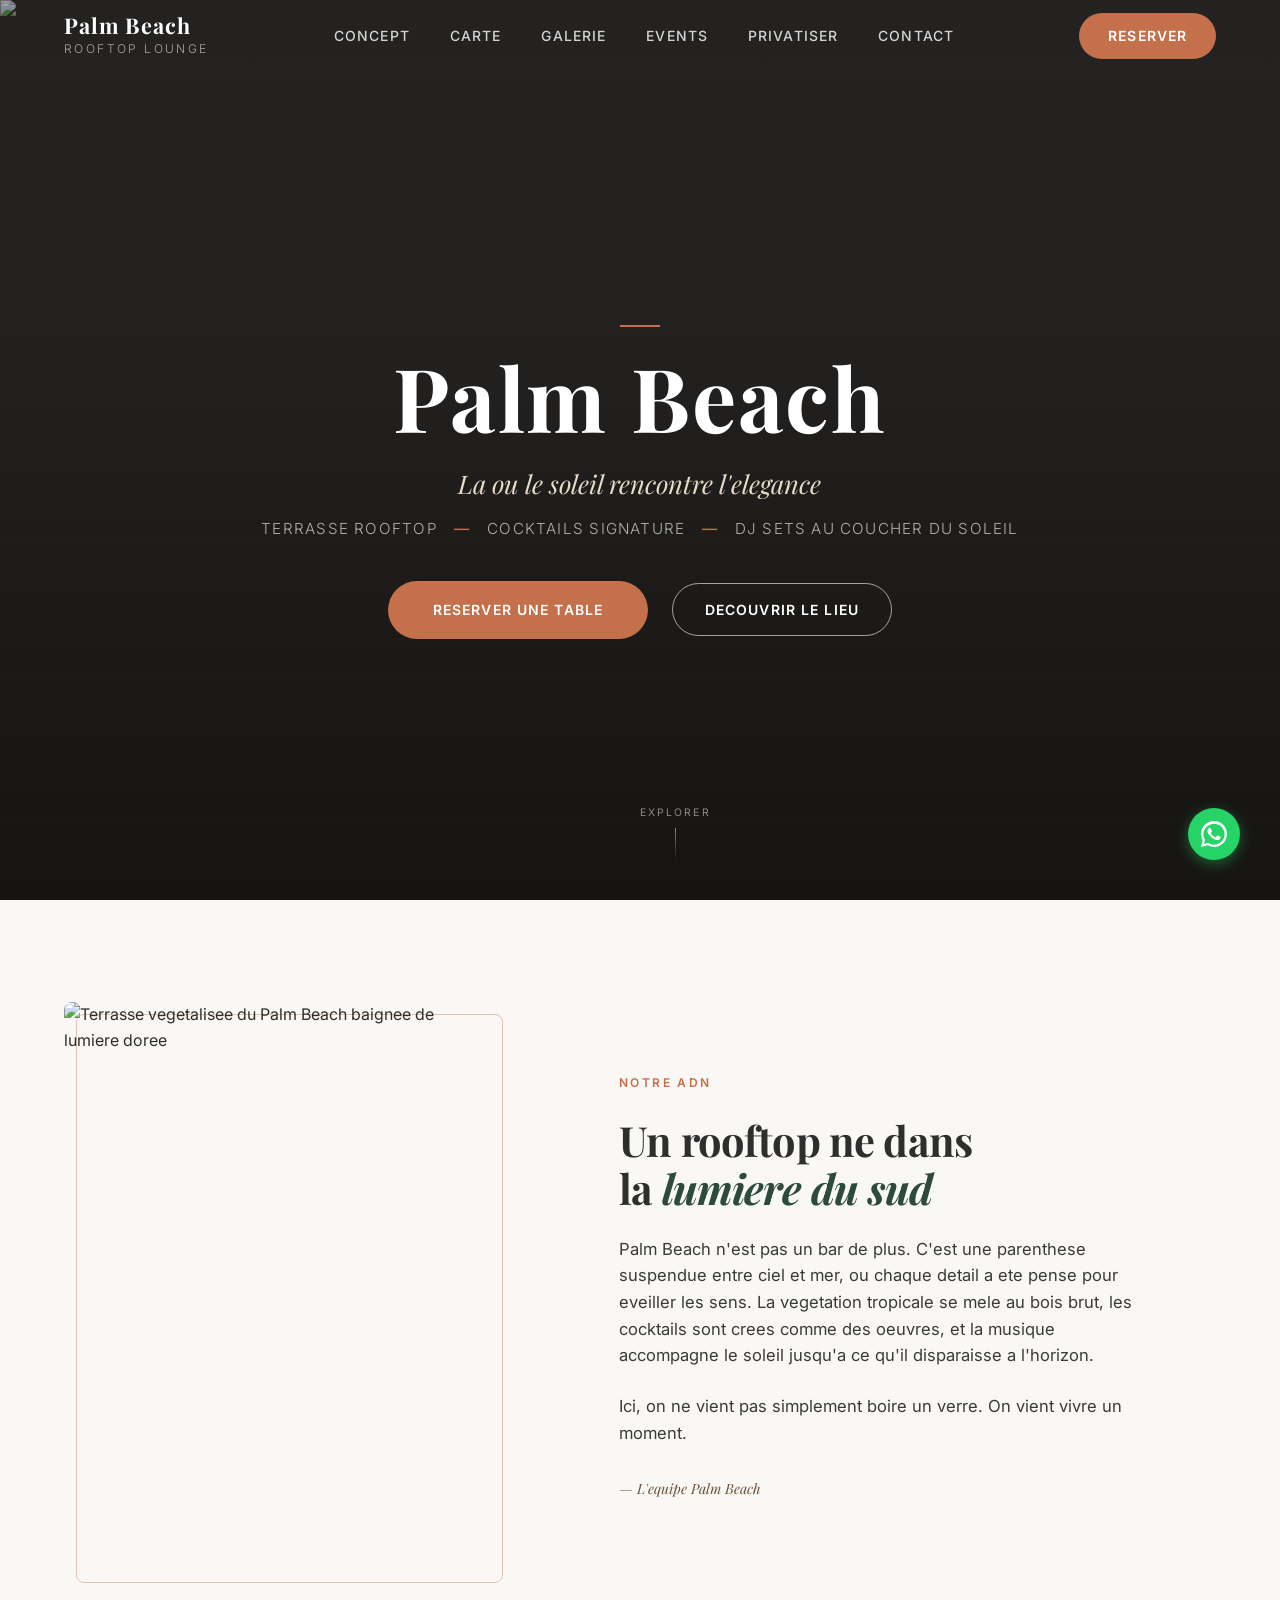
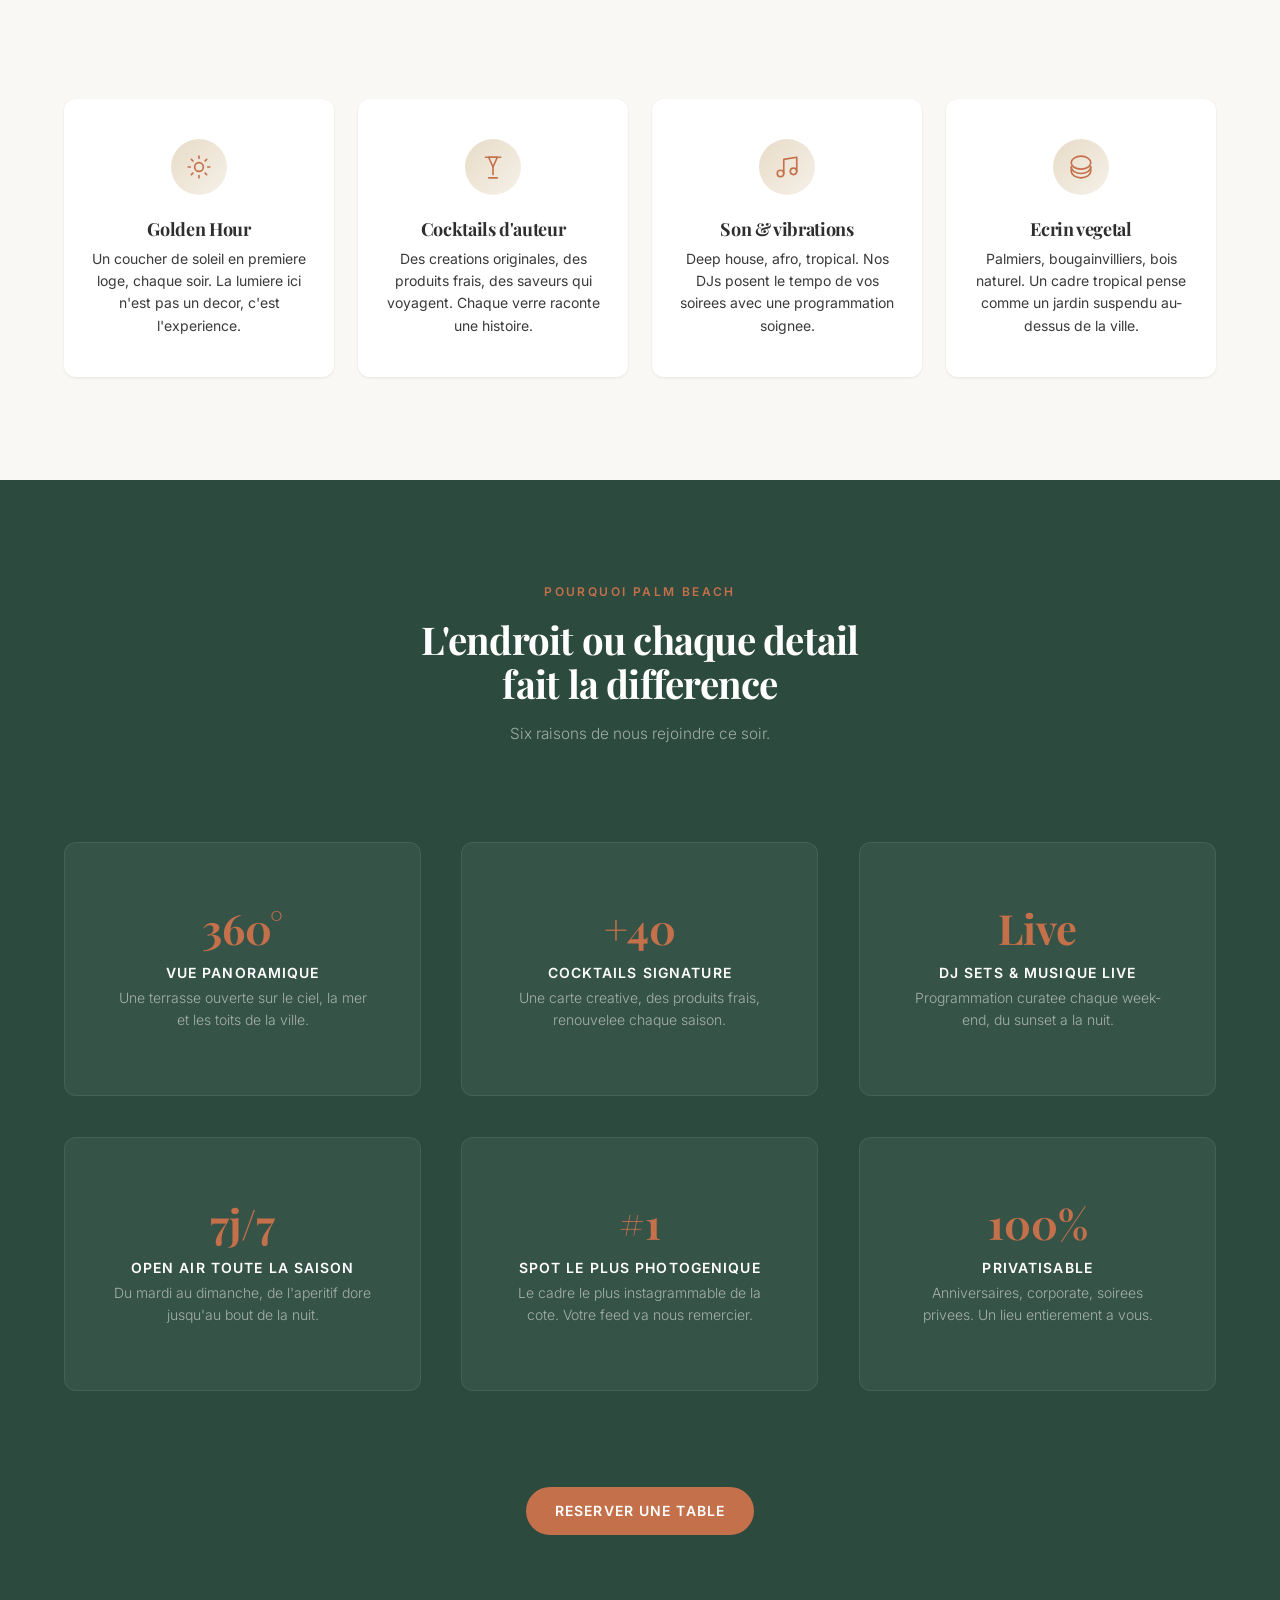
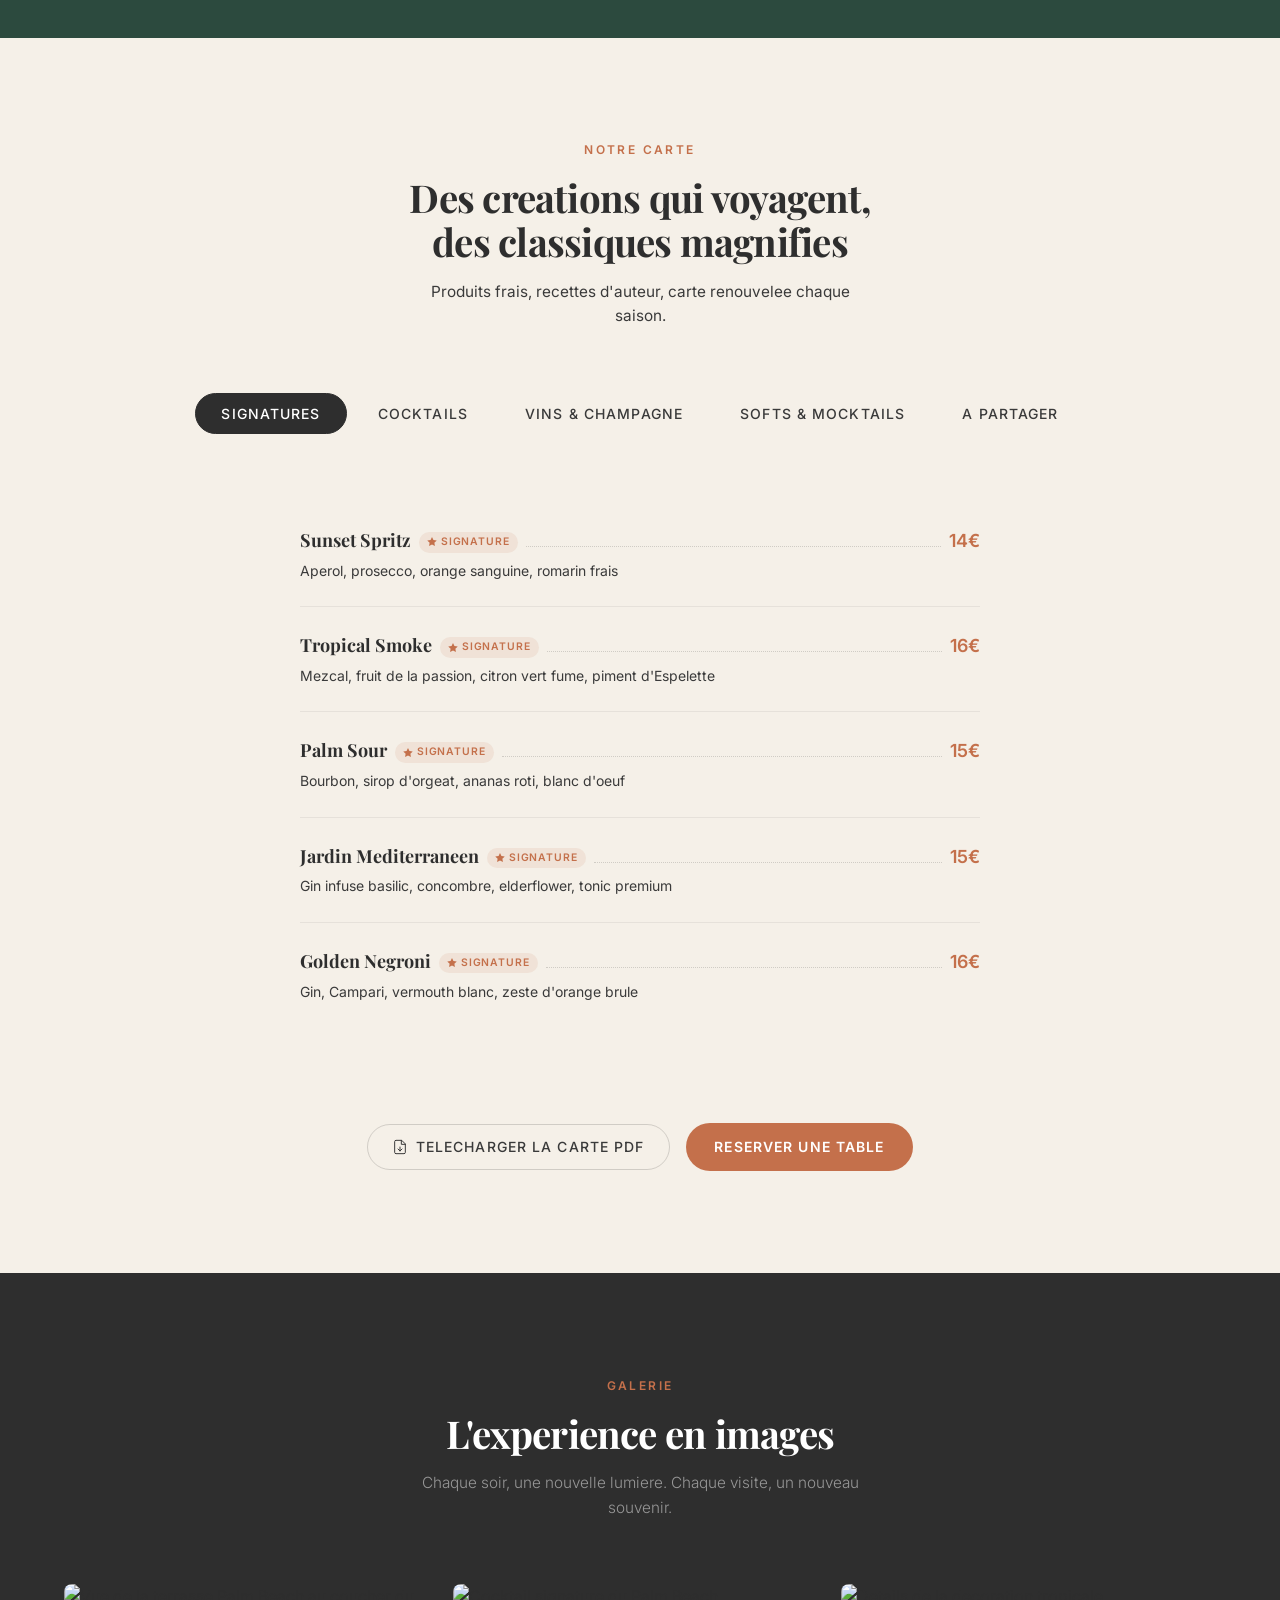
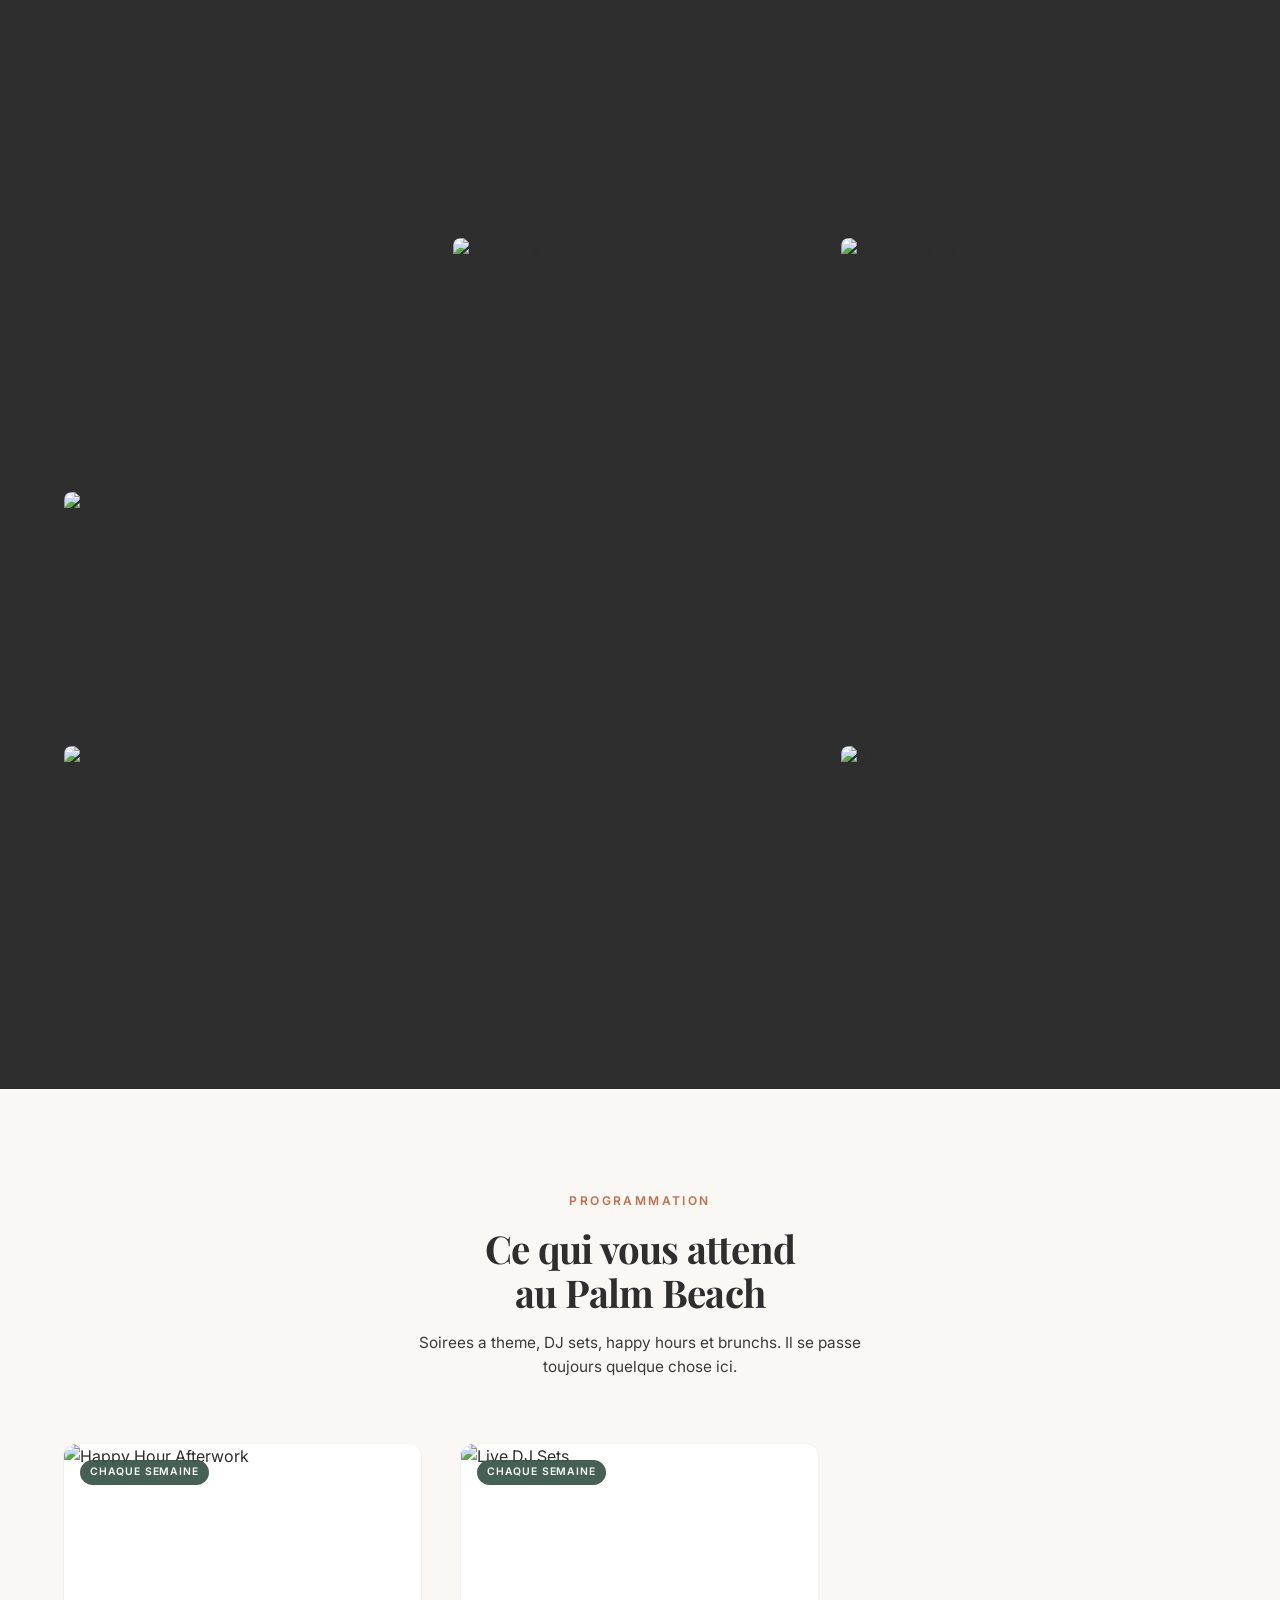
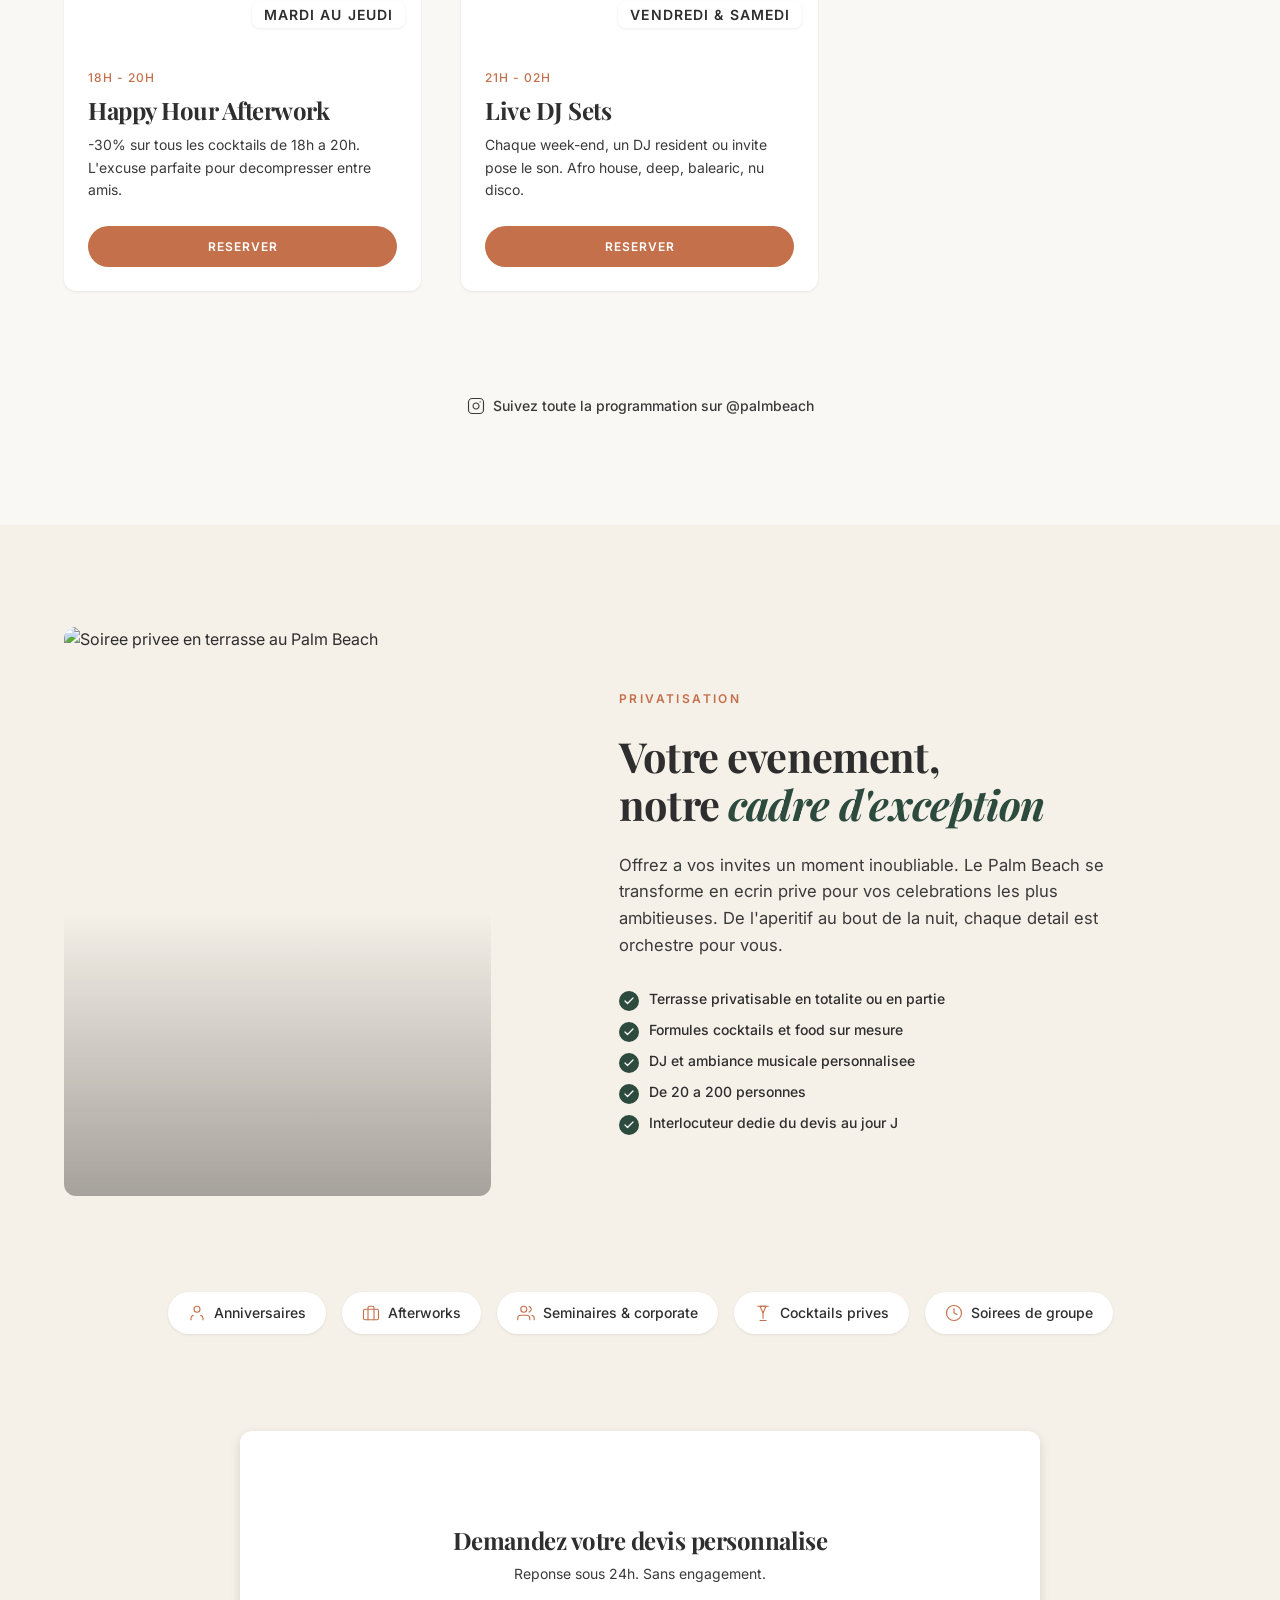
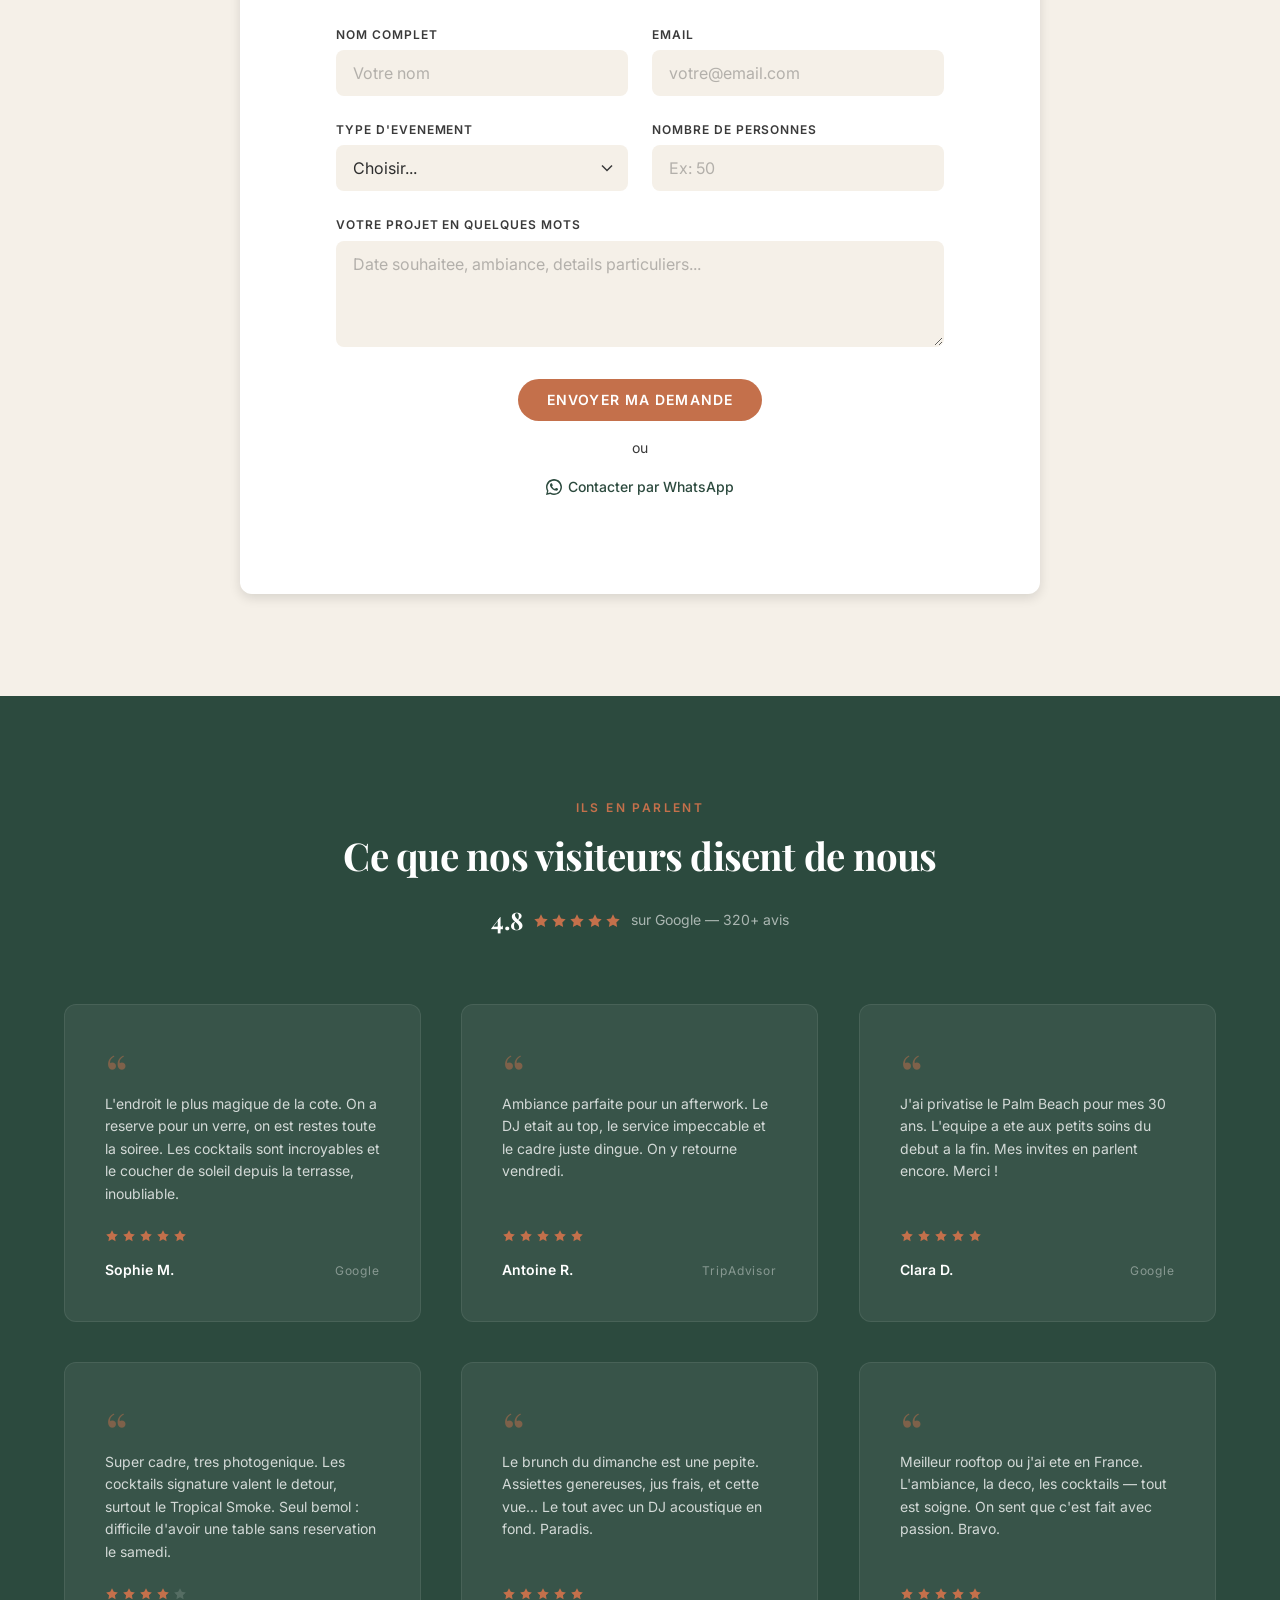
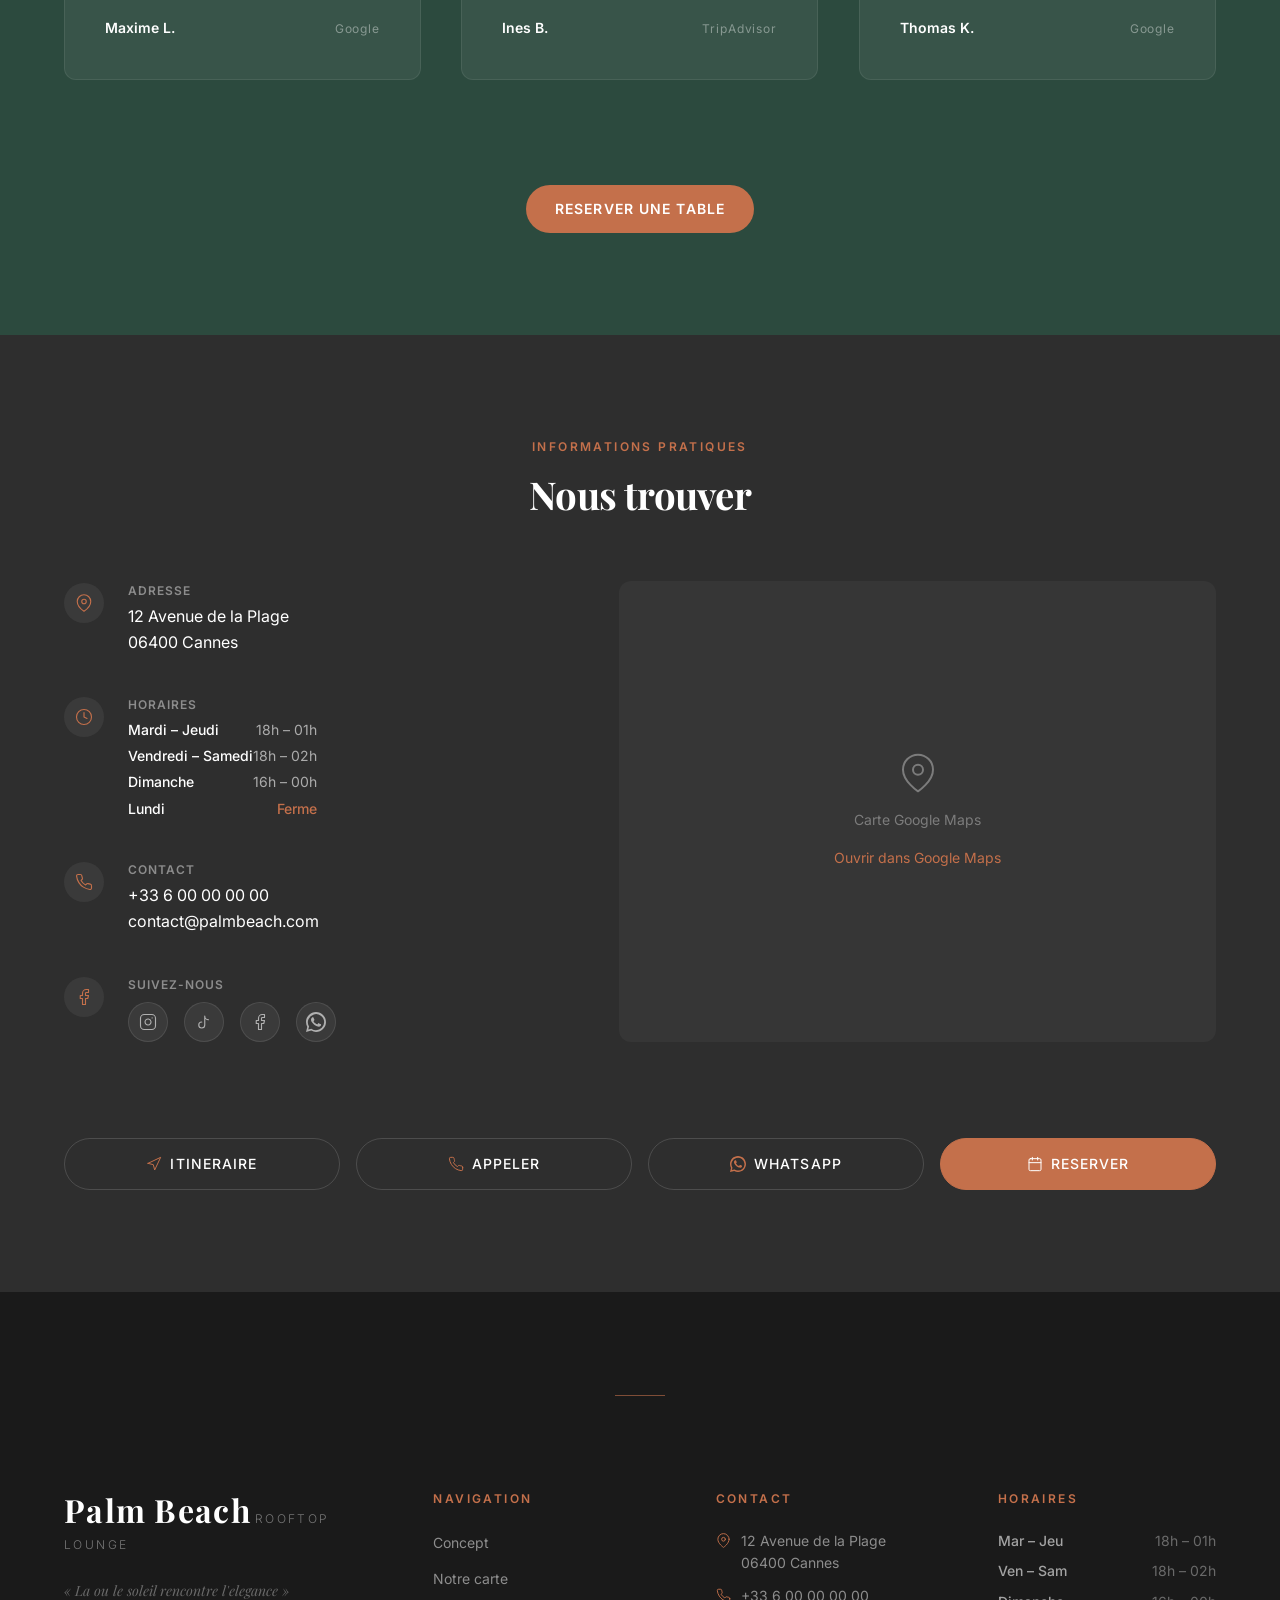
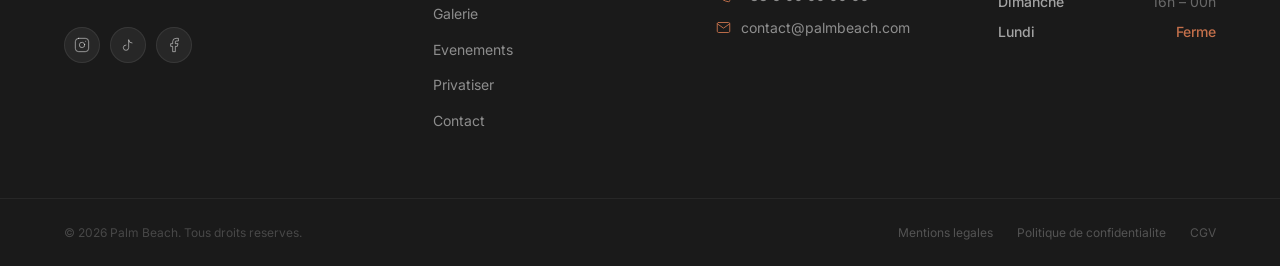
==== index.html @ 7d71188c "Last Test Mode" ====
<!DOCTYPE html>
<html lang="fr">
<head>
  <meta charset="UTF-8">
  <meta name="viewport" content="width=device-width, initial-scale=1.0">
  <meta name="description" content="Palm Beach — Rooftop lounge & terrasse premium. Cocktails signature, DJ sets, couchers de soleil et ambiance tropicale d'exception.">
  <meta name="theme-color" content="#1A1A1A">
  <title>Palm Beach — Rooftop Lounge & Terrasse</title>

  <!-- Fonts -->
  <link rel="preconnect" href="https://fonts.googleapis.com">
  <link rel="preconnect" href="https://fonts.gstatic.com" crossorigin>
  <link href="https://fonts.googleapis.com/css2?family=Inter:wght@300;400;500;600&family=Playfair+Display:ital,wght@0,400;0,700;1,400&display=swap" rel="stylesheet">

  <!-- Styles -->
  <link rel="stylesheet" href="css/variables.css">
  <link rel="stylesheet" href="css/base.css">
  <link rel="stylesheet" href="css/animations.css">
  <link rel="stylesheet" href="css/sections/header.css">
  <link rel="stylesheet" href="css/sections/hero.css">
  <link rel="stylesheet" href="css/sections/concept.css">
  <link rel="stylesheet" href="css/sections/features.css">
  <link rel="stylesheet" href="css/sections/menu.css">
  <link rel="stylesheet" href="css/sections/gallery.css">
  <link rel="stylesheet" href="css/sections/events.css">
  <link rel="stylesheet" href="css/sections/privatisation.css">
  <link rel="stylesheet" href="css/sections/reviews.css">
  <link rel="stylesheet" href="css/sections/info.css">
  <link rel="stylesheet" href="css/sections/footer.css">

  <!-- JS -->
  <script src="js/navigation.js" defer></script>
  <script src="js/menu.js" defer></script>
  <script src="js/gallery.js" defer></script>
  <script src="js/events.js" defer></script>
  <script src="js/app.js" defer></script>
</head>
<body>

  <!-- ========== HEADER ========== -->
  <header class="header" id="header" role="banner">
    <div class="header__inner container">

      <!-- Logo -->
      <a href="#" class="header__logo" aria-label="Palm Beach — Retour a l'accueil">
        <span class="header__logo-name">Palm Beach</span>
        <span class="header__logo-tagline">Rooftop Lounge</span>
      </a>

      <!-- Navigation -->
      <nav class="header__nav" id="header-nav" role="navigation" aria-label="Navigation principale">
        <ul class="header__nav-list">
          <li><a href="#concept" class="header__nav-link" data-nav-link>Concept</a></li>
          <li><a href="#carte" class="header__nav-link" data-nav-link>Carte</a></li>
          <li><a href="#galerie" class="header__nav-link" data-nav-link>Galerie</a></li>
          <li><a href="#events" class="header__nav-link" data-nav-link>Events</a></li>
          <li><a href="#privatiser" class="header__nav-link" data-nav-link>Privatiser</a></li>
          <li><a href="#contact" class="header__nav-link" data-nav-link>Contact</a></li>
        </ul>
      </nav>

      <!-- CTA Reservation -->
      <a href="https://wa.me/237658994705?text=Bonjour%2C%20je%20souhaite%20r%C3%A9server%20une%20table%20au%20Palm%20Beach." target="_blank" rel="noopener noreferrer" class="btn btn-primary header__cta">Reserver</a>

      <!-- Burger (mobile) -->
      <button
        class="header__burger"
        id="burger-btn"
        type="button"
        aria-label="Ouvrir le menu"
        aria-expanded="false"
        aria-controls="mobile-menu"
      >
        <span class="header__burger-line"></span>
        <span class="header__burger-line"></span>
        <span class="header__burger-line"></span>
      </button>
    </div>

    <!-- Mobile Menu Overlay -->
    <div class="mobile-menu" id="mobile-menu" aria-hidden="true">
      <nav class="mobile-menu__nav" aria-label="Navigation mobile">
        <ul class="mobile-menu__list">
          <li><a href="#concept" class="mobile-menu__link" data-nav-link>Concept</a></li>
          <li><a href="#carte" class="mobile-menu__link" data-nav-link>Carte</a></li>
          <li><a href="#galerie" class="mobile-menu__link" data-nav-link>Galerie</a></li>
          <li><a href="#events" class="mobile-menu__link" data-nav-link>Events</a></li>
          <li><a href="#privatiser" class="mobile-menu__link" data-nav-link>Privatiser</a></li>
          <li><a href="#contact" class="mobile-menu__link" data-nav-link>Contact</a></li>
        </ul>
        <a href="https://wa.me/237658994705?text=Bonjour%2C%20je%20souhaite%20r%C3%A9server%20une%20table%20au%20Palm%20Beach." target="_blank" rel="noopener noreferrer" class="btn btn-primary mobile-menu__cta" data-nav-link>Reserver une table</a>
      </nav>
    </div>
  </header>

  <!-- ========== HERO ========== -->
  <section class="hero" id="hero">

    <!-- Background: swap <img> for <video> when ready -->
    <!--
      Replace src with your actual hero image.
      Recommended: 1920x1080 minimum, sunset/golden hour rooftop shot.
      For video: replace <img> with:
      <video class="hero__media hero__media--animate" autoplay muted loop playsinline poster="assets/images/hero/hero-poster.jpg">
        <source src="assets/images/hero/hero.mp4" type="video/mp4">
      </video>
    -->
    <img
      class="hero__media hero__media--animate"
      src="https://images.unsplash.com/photo-1514933651103-005eec06c04b?auto=format&fit=crop&w=1920&q=80"
      alt="Vue panoramique de la terrasse Palm Beach au coucher du soleil"
      fetchpriority="high"
    >

    <!-- Overlays -->
    <div class="hero__overlay hero__overlay--tint" aria-hidden="true"></div>
    <div class="hero__overlay hero__overlay--gradient" aria-hidden="true"></div>

    <!-- Content -->
    <div class="hero__content">
      <div class="hero__ornament" aria-hidden="true"></div>

      <h1 class="hero__title">Palm Beach</h1>

      <p class="hero__tagline">La ou le soleil rencontre l'elegance</p>

      <p class="hero__subtitle">
        <span>Terrasse rooftop</span>
        <span class="hero__sep" aria-hidden="true">&mdash;</span>
        <span>Cocktails signature</span>
        <span class="hero__sep" aria-hidden="true">&mdash;</span>
        <span>DJ sets au coucher du soleil</span>
      </p>

      <div class="hero__ctas">
        <a href="https://wa.me/237658994705?text=Bonjour%2C%20je%20souhaite%20r%C3%A9server%20une%20table%20au%20Palm%20Beach." target="_blank" rel="noopener noreferrer" class="btn btn-primary hero__cta-primary">Reserver une table</a>
        <a href="#concept" class="btn btn-outline hero__cta-secondary">Decouvrir le lieu</a>
      </div>
    </div>

    <!-- Scroll indicator -->
    <a href="#concept" class="hero__scroll" aria-label="Defiler vers le contenu">
      <span>Explorer</span>
      <span class="hero__scroll-line" aria-hidden="true"></span>
    </a>

  </section>

  <!-- ========== CONCEPT / ADN ========== -->
  <section class="concept" id="concept">
    <div class="container">

      <!-- Storytelling: image + text -->
      <div class="concept__story">

        <!-- Image -->
        <div class="concept__image-wrapper" data-reveal="left">
          <img
            class="concept__image"
            src="https://images.unsplash.com/photo-1600596542815-ffad4c1539a9?auto=format&fit=crop&w=800&q=80"
            alt="Terrasse vegetalisee du Palm Beach baignee de lumiere doree"
            loading="lazy"
          >
        </div>

        <!-- Text -->
        <div class="concept__text" data-reveal="right">
          <span class="concept__surtitle">Notre ADN</span>

          <h2 class="concept__title">
            Un rooftop ne dans<br>la <em>lumiere du sud</em>
          </h2>

          <p class="concept__description">
            Palm Beach n'est pas un bar de plus. C'est une parenthese suspendue entre ciel et mer, ou chaque detail a ete pense pour eveiller les sens. La vegetation tropicale se mele au bois brut, les cocktails sont crees comme des oeuvres, et la musique accompagne le soleil jusqu'a ce qu'il disparaisse a l'horizon.
          </p>

          <p class="concept__description">
            Ici, on ne vient pas simplement boire un verre. On vient vivre un moment.
          </p>

          <span class="concept__signature">&mdash; L'equipe Palm Beach</span>
        </div>

      </div>

      <!-- 4 Pillars -->
      <div class="concept__pillars">

        <!-- Pillar 1: Ambiance -->
        <div class="concept__pillar" data-reveal data-reveal-delay="1">
          <div class="concept__pillar-icon" aria-hidden="true">
            <svg xmlns="http://www.w3.org/2000/svg" viewBox="0 0 24 24" fill="none" stroke="currentColor" stroke-linecap="round" stroke-linejoin="round">
              <circle cx="12" cy="12" r="4"/>
              <path d="M12 2v2M12 20v2M4.93 4.93l1.41 1.41M17.66 17.66l1.41 1.41M2 12h2M20 12h2M6.34 17.66l-1.41 1.41M19.07 4.93l-1.41 1.41"/>
            </svg>
          </div>
          <h3 class="concept__pillar-title">Golden Hour</h3>
          <p class="concept__pillar-text">
            Un coucher de soleil en premiere loge, chaque soir. La lumiere ici n'est pas un decor, c'est l'experience.
          </p>
        </div>

        <!-- Pillar 2: Cocktails -->
        <div class="concept__pillar" data-reveal data-reveal-delay="2">
          <div class="concept__pillar-icon" aria-hidden="true">
            <svg xmlns="http://www.w3.org/2000/svg" viewBox="0 0 24 24" fill="none" stroke="currentColor" stroke-linecap="round" stroke-linejoin="round">
              <path d="M8 2h8l-4 9-4-9z" transform="translate(0,1)"/>
              <path d="M12 12v7"/>
              <path d="M8 22h8"/>
              <path d="M5 3h14"/>
            </svg>
          </div>
          <h3 class="concept__pillar-title">Cocktails d'auteur</h3>
          <p class="concept__pillar-text">
            Des creations originales, des produits frais, des saveurs qui voyagent. Chaque verre raconte une histoire.
          </p>
        </div>

        <!-- Pillar 3: Musique -->
        <div class="concept__pillar" data-reveal data-reveal-delay="3">
          <div class="concept__pillar-icon" aria-hidden="true">
            <svg xmlns="http://www.w3.org/2000/svg" viewBox="0 0 24 24" fill="none" stroke="currentColor" stroke-linecap="round" stroke-linejoin="round">
              <path d="M9 18V5l12-2v13"/>
              <circle cx="6" cy="18" r="3"/>
              <circle cx="18" cy="16" r="3"/>
            </svg>
          </div>
          <h3 class="concept__pillar-title">Son & vibrations</h3>
          <p class="concept__pillar-text">
            Deep house, afro, tropical. Nos DJs posent le tempo de vos soirees avec une programmation soignee.
          </p>
        </div>

        <!-- Pillar 4: Cadre -->
        <div class="concept__pillar" data-reveal data-reveal-delay="4">
          <div class="concept__pillar-icon" aria-hidden="true">
            <svg xmlns="http://www.w3.org/2000/svg" viewBox="0 0 24 24" fill="none" stroke="currentColor" stroke-linecap="round" stroke-linejoin="round">
              <path d="M12 22c-4.97 0-9-2.69-9-6v-4"/>
              <path d="M12 22c4.97 0 9-2.69 9-6v-4"/>
              <path d="M12 14c-4.97 0-9-2.69-9-6s4.03-6 9-6 9 2.69 9 6-4.03 6-9 6z"/>
              <path d="M3 12c0 3.31 4.03 6 9 6s9-2.69 9-6"/>
            </svg>
          </div>
          <h3 class="concept__pillar-title">Ecrin vegetal</h3>
          <p class="concept__pillar-text">
            Palmiers, bougainvilliers, bois naturel. Un cadre tropical pense comme un jardin suspendu au-dessus de la ville.
          </p>
        </div>

      </div>

    </div>
  </section>

  <!-- ========== FEATURES — Pourquoi venir ========== -->
  <section class="features" id="pourquoi">
    <div class="container">

      <!-- Section header -->
      <div class="features__header" data-reveal>
        <span class="features__surtitle">Pourquoi Palm Beach</span>
        <h2 class="features__title">L'endroit ou chaque detail<br>fait la difference</h2>
        <p class="features__subtitle">Six raisons de nous rejoindre ce soir.</p>
      </div>

      <!-- Grid: 6 stat-cards -->
      <div class="features__grid">

        <div class="features__card" data-reveal data-reveal-delay="1">
          <span class="features__card-accent" data-count="360" data-count-suffix="°">360°</span>
          <h3 class="features__card-title">Vue panoramique</h3>
          <p class="features__card-text">Une terrasse ouverte sur le ciel, la mer et les toits de la ville.</p>
        </div>

        <div class="features__card" data-reveal data-reveal-delay="2">
          <span class="features__card-accent" data-count="40" data-count-prefix="+">+40</span>
          <h3 class="features__card-title">Cocktails signature</h3>
          <p class="features__card-text">Une carte creative, des produits frais, renouvelee chaque saison.</p>
        </div>

        <div class="features__card" data-reveal data-reveal-delay="3">
          <span class="features__card-accent">Live</span>
          <h3 class="features__card-title">DJ sets & musique live</h3>
          <p class="features__card-text">Programmation curatee chaque week-end, du sunset a la nuit.</p>
        </div>

        <div class="features__card" data-reveal data-reveal-delay="4">
          <span class="features__card-accent">7j/7</span>
          <h3 class="features__card-title">Open air toute la saison</h3>
          <p class="features__card-text">Du mardi au dimanche, de l'aperitif dore jusqu'au bout de la nuit.</p>
        </div>

        <div class="features__card" data-reveal data-reveal-delay="5">
          <span class="features__card-accent">#1</span>
          <h3 class="features__card-title">Spot le plus photogenique</h3>
          <p class="features__card-text">Le cadre le plus instagrammable de la cote. Votre feed va nous remercier.</p>
        </div>

        <div class="features__card" data-reveal data-reveal-delay="6">
          <span class="features__card-accent" data-count="100" data-count-suffix="%">100%</span>
          <h3 class="features__card-title">Privatisable</h3>
          <p class="features__card-text">Anniversaires, corporate, soirees privees. Un lieu entierement a vous.</p>
        </div>

      </div>

      <!-- CTA -->
      <div class="features__cta" data-reveal>
        <a href="https://wa.me/237658994705?text=Bonjour%2C%20je%20souhaite%20r%C3%A9server%20une%20table%20au%20Palm%20Beach." target="_blank" rel="noopener noreferrer" class="btn btn-primary">Reserver une table</a>
      </div>

    </div>
  </section>

  <!-- ========== MENU / CARTE ========== -->
  <section class="menu" id="carte">
    <div class="container">

      <!-- Header -->
      <div class="menu__header" data-reveal>
        <span class="menu__surtitle">Notre carte</span>
        <h2 class="menu__title">Des creations qui voyagent,<br>des classiques magnifies</h2>
        <p class="menu__subtitle">Produits frais, recettes d'auteur, carte renouvelee chaque saison.</p>
      </div>

      <!-- Tabs (rendered by JS from menu.json) -->
      <div class="menu__tabs" id="menu-tabs" role="tablist" aria-label="Categories de la carte" data-reveal></div>

      <!-- Panels (rendered by JS from menu.json) -->
      <div id="menu-panels" data-reveal></div>

      <!-- Footer: PDF + CTA -->
      <div class="menu__footer" data-reveal>
        <a href="assets/palm-beach-carte.pdf" class="menu__pdf-link" target="_blank" rel="noopener">
          <svg xmlns="http://www.w3.org/2000/svg" viewBox="0 0 24 24" stroke-width="1.5" stroke-linecap="round" stroke-linejoin="round">
            <path d="M14 2H6a2 2 0 0 0-2 2v16a2 2 0 0 0 2 2h12a2 2 0 0 0 2-2V8z"/>
            <polyline points="14 2 14 8 20 8"/>
            <line x1="12" y1="18" x2="12" y2="12"/>
            <polyline points="9 15 12 18 15 15"/>
          </svg>
          Telecharger la carte PDF
        </a>
        <a href="https://wa.me/237658994705?text=Bonjour%2C%20je%20souhaite%20r%C3%A9server%20une%20table%20au%20Palm%20Beach." target="_blank" rel="noopener noreferrer" class="btn btn-primary">Reserver une table</a>
      </div>

    </div>
  </section>

  <!-- ========== GALERIE ========== -->
  <section class="gallery" id="galerie">
    <div class="container">

      <!-- Header -->
      <div class="gallery__header" data-reveal>
        <span class="gallery__surtitle">Galerie</span>
        <h2 class="gallery__title">L'experience en images</h2>
        <p class="gallery__subtitle">Chaque soir, une nouvelle lumiere. Chaque visite, un nouveau souvenir.</p>
      </div>

      <!-- Grid: 8 images, asymmetric layout -->
      <div class="gallery__grid">

        <!-- 1: Tall — vue terrasse -->
        <div class="gallery__item gallery__item--tall" data-gallery data-caption="La terrasse au golden hour" tabindex="0" data-reveal data-reveal-delay="1">
          <img
            class="gallery__item-img"
            src="https://images.unsplash.com/photo-1517248135467-4c7edcad34c4?auto=format&fit=crop&w=600&q=75"
            alt="Vue de la terrasse Palm Beach au coucher du soleil"
            loading="lazy"
          >
          <div class="gallery__item-overlay" aria-hidden="true">
            <span class="gallery__item-caption">La terrasse au golden hour</span>
          </div>
        </div>

        <!-- 2: Normal — cocktail -->
        <div class="gallery__item" data-gallery data-caption="Cocktails signature" tabindex="0" data-reveal data-reveal-delay="2">
          <img
            class="gallery__item-img"
            src="https://images.unsplash.com/photo-1551024709-8f23befc6f87?auto=format&fit=crop&w=400&q=75"
            alt="Cocktail signature du Palm Beach"
            loading="lazy"
          >
          <div class="gallery__item-overlay" aria-hidden="true">
            <span class="gallery__item-caption">Cocktails signature</span>
          </div>
        </div>

        <!-- 3: Normal — details deco -->
        <div class="gallery__item" data-gallery data-caption="Details & decoration" tabindex="0" data-reveal data-reveal-delay="3">
          <img
            class="gallery__item-img"
            src="https://images.unsplash.com/photo-1525268323446-0505b6fe7778?auto=format&fit=crop&w=400&q=75"
            alt="Details de la decoration tropicale"
            loading="lazy"
          >
          <div class="gallery__item-overlay" aria-hidden="true">
            <span class="gallery__item-caption">Details & decoration</span>
          </div>
        </div>

        <!-- 4: Normal — plat -->
        <div class="gallery__item" data-gallery data-caption="A partager entre amis" tabindex="0" data-reveal data-reveal-delay="4">
          <img
            class="gallery__item-img"
            src="https://images.unsplash.com/photo-1544025162-d76694265947?auto=format&fit=crop&w=400&q=75"
            alt="Planche a partager entre amis"
            loading="lazy"
          >
          <div class="gallery__item-overlay" aria-hidden="true">
            <span class="gallery__item-caption">A partager entre amis</span>
          </div>
        </div>

        <!-- 5: Tall — ambiance soiree -->
        <div class="gallery__item gallery__item--tall" data-gallery data-caption="L'ambiance du soir" tabindex="0" data-reveal data-reveal-delay="5">
          <img
            class="gallery__item-img"
            src="https://images.unsplash.com/photo-1470337458703-46ad1756a187?auto=format&fit=crop&w=600&q=75"
            alt="Ambiance de soiree au Palm Beach"
            loading="lazy"
          >
          <div class="gallery__item-overlay" aria-hidden="true">
            <span class="gallery__item-caption">L'ambiance du soir</span>
          </div>
        </div>

        <!-- 6: Normal — bar -->
        <div class="gallery__item" data-gallery data-caption="Le bar" tabindex="0" data-reveal data-reveal-delay="6">
          <img
            class="gallery__item-img"
            src="https://images.unsplash.com/photo-1572116469696-31de0f17cc34?auto=format&fit=crop&w=400&q=75"
            alt="Le comptoir du bar Palm Beach"
            loading="lazy"
          >
          <div class="gallery__item-overlay" aria-hidden="true">
            <span class="gallery__item-caption">Le bar</span>
          </div>
        </div>

        <!-- 7: Wide — panorama -->
        <div class="gallery__item gallery__item--wide" data-gallery data-caption="Vue panoramique au sunset" tabindex="0" data-reveal data-reveal-delay="7">
          <img
            class="gallery__item-img"
            src="https://images.unsplash.com/photo-1507003211169-0a1dd7228f2d?auto=format&fit=crop&w=900&q=75"
            alt="Vue panoramique depuis le rooftop au sunset"
            loading="lazy"
          >
          <div class="gallery__item-overlay" aria-hidden="true">
            <span class="gallery__item-caption">Vue panoramique au sunset</span>
          </div>
        </div>

        <!-- 8: Normal — vie du lieu -->
        <div class="gallery__item" data-gallery data-caption="La vie du lieu" tabindex="0" data-reveal data-reveal-delay="8">
          <img
            class="gallery__item-img"
            src="https://images.unsplash.com/photo-1528495612343-9ca9f4a4de28?auto=format&fit=crop&w=400&q=75"
            alt="Clients profitant de l'ambiance Palm Beach"
            loading="lazy"
          >
          <div class="gallery__item-overlay" aria-hidden="true">
            <span class="gallery__item-caption">La vie du lieu</span>
          </div>
        </div>

      </div>

    </div>
  </section>

  <!-- LIGHTBOX (shared, outside sections) -->
  <div class="lightbox" id="lightbox" role="dialog" aria-modal="true" aria-label="Visionneuse de photos">
    <!-- Counter -->
    <span class="lightbox__counter" id="lightbox-counter" aria-live="polite"></span>

    <!-- Close -->
    <button class="lightbox__close" id="lightbox-close" type="button" aria-label="Fermer">
      <svg viewBox="0 0 24 24" xmlns="http://www.w3.org/2000/svg" stroke-linecap="round" stroke-linejoin="round">
        <line x1="18" y1="6" x2="6" y2="18"/><line x1="6" y1="6" x2="18" y2="18"/>
      </svg>
    </button>

    <!-- Nav -->
    <button class="lightbox__nav lightbox__nav--prev" id="lightbox-prev" type="button" aria-label="Photo precedente">
      <svg viewBox="0 0 24 24" xmlns="http://www.w3.org/2000/svg" stroke-linecap="round" stroke-linejoin="round">
        <polyline points="15 18 9 12 15 6"/>
      </svg>
    </button>
    <button class="lightbox__nav lightbox__nav--next" id="lightbox-next" type="button" aria-label="Photo suivante">
      <svg viewBox="0 0 24 24" xmlns="http://www.w3.org/2000/svg" stroke-linecap="round" stroke-linejoin="round">
        <polyline points="9 6 15 12 9 18"/>
      </svg>
    </button>

    <!-- Image -->
    <img class="lightbox__img" id="lightbox-img" src="" alt="">

    <!-- Caption -->
    <span class="lightbox__caption" id="lightbox-caption"></span>
  </div>

  <!-- ========== EVENTS / PROGRAMMATION ========== -->
  <section class="events" id="events">
    <div class="container">

      <!-- Header -->
      <div class="events__header" data-reveal>
        <span class="events__surtitle">Programmation</span>
        <h2 class="events__title">Ce qui vous attend<br>au Palm Beach</h2>
        <p class="events__subtitle">Soirees a theme, DJ sets, happy hours et brunchs. Il se passe toujours quelque chose ici.</p>
      </div>

      <!-- Cards (rendered by JS from events.json) -->
      <div class="events__scroll" id="events-list"></div>

      <!-- Footer: Instagram -->
      <div class="events__footer" data-reveal>
        <a href="https://instagram.com/palmbeach" target="_blank" rel="noopener" class="events__insta-link">
          <svg xmlns="http://www.w3.org/2000/svg" viewBox="0 0 24 24" stroke-linecap="round" stroke-linejoin="round">
            <rect x="2" y="2" width="20" height="20" rx="5" ry="5"/>
            <path d="M16 11.37A4 4 0 1 1 12.63 8 4 4 0 0 1 16 11.37z"/>
            <line x1="17.5" y1="6.5" x2="17.51" y2="6.5"/>
          </svg>
          Suivez toute la programmation sur @palmbeach
        </a>
      </div>

    </div>
  </section>
  <!-- ========== PRIVATISATION ========== -->
  <section class="privatisation" id="privatiser">
    <div class="container">

      <!-- Hero split: image + pitch -->
      <div class="privatisation__hero">

        <!-- Image -->
        <div class="privatisation__image-wrapper" data-reveal="left">
          <img
            class="privatisation__image"
            src="https://images.unsplash.com/photo-1530103862676-de8c9debad1d?auto=format&fit=crop&w=800&q=80"
            alt="Soiree privee en terrasse au Palm Beach"
            loading="lazy"
          >
        </div>

        <!-- Pitch -->
        <div class="privatisation__pitch" data-reveal="right">
          <span class="privatisation__surtitle">Privatisation</span>

          <h2 class="privatisation__title">
            Votre evenement,<br>notre <em>cadre d'exception</em>
          </h2>

          <p class="privatisation__desc">
            Offrez a vos invites un moment inoubliable. Le Palm Beach se transforme en ecrin prive pour vos celebrations les plus ambitieuses. De l'aperitif au bout de la nuit, chaque detail est orchestre pour vous.
          </p>

          <ul class="privatisation__checklist">
            <li class="privatisation__check">
              <span class="privatisation__check-icon" aria-hidden="true">
                <svg viewBox="0 0 24 24" stroke-linecap="round" stroke-linejoin="round"><polyline points="20 6 9 17 4 12"/></svg>
              </span>
              Terrasse privatisable en totalite ou en partie
            </li>
            <li class="privatisation__check">
              <span class="privatisation__check-icon" aria-hidden="true">
                <svg viewBox="0 0 24 24" stroke-linecap="round" stroke-linejoin="round"><polyline points="20 6 9 17 4 12"/></svg>
              </span>
              Formules cocktails et food sur mesure
            </li>
            <li class="privatisation__check">
              <span class="privatisation__check-icon" aria-hidden="true">
                <svg viewBox="0 0 24 24" stroke-linecap="round" stroke-linejoin="round"><polyline points="20 6 9 17 4 12"/></svg>
              </span>
              DJ et ambiance musicale personnalisee
            </li>
            <li class="privatisation__check">
              <span class="privatisation__check-icon" aria-hidden="true">
                <svg viewBox="0 0 24 24" stroke-linecap="round" stroke-linejoin="round"><polyline points="20 6 9 17 4 12"/></svg>
              </span>
              De 20 a 200 personnes
            </li>
            <li class="privatisation__check">
              <span class="privatisation__check-icon" aria-hidden="true">
                <svg viewBox="0 0 24 24" stroke-linecap="round" stroke-linejoin="round"><polyline points="20 6 9 17 4 12"/></svg>
              </span>
              Interlocuteur dedie du devis au jour J
            </li>
          </ul>
        </div>

      </div>

      <!-- Occasions tags -->
      <div class="privatisation__occasions" data-reveal>
        <span class="privatisation__tag">
          <span class="privatisation__tag-icon" aria-hidden="true">
            <svg viewBox="0 0 24 24" stroke-linecap="round" stroke-linejoin="round"><path d="M20 21v-2a4 4 0 0 0-3-3.87M4 21v-2a4 4 0 0 1 3-3.87"/><circle cx="12" cy="7" r="4"/></svg>
          </span>
          Anniversaires
        </span>
        <span class="privatisation__tag">
          <span class="privatisation__tag-icon" aria-hidden="true">
            <svg viewBox="0 0 24 24" stroke-linecap="round" stroke-linejoin="round"><rect x="2" y="7" width="20" height="14" rx="2" ry="2"/><path d="M16 21V5a2 2 0 0 0-2-2h-4a2 2 0 0 0-2 2v16"/></svg>
          </span>
          Afterworks
        </span>
        <span class="privatisation__tag">
          <span class="privatisation__tag-icon" aria-hidden="true">
            <svg viewBox="0 0 24 24" stroke-linecap="round" stroke-linejoin="round"><path d="M17 21v-2a4 4 0 0 0-4-4H5a4 4 0 0 0-4 4v2"/><circle cx="9" cy="7" r="4"/><path d="M23 21v-2a4 4 0 0 0-3-3.87"/><path d="M16 3.13a4 4 0 0 1 0 7.75"/></svg>
          </span>
          Seminaires & corporate
        </span>
        <span class="privatisation__tag">
          <span class="privatisation__tag-icon" aria-hidden="true">
            <svg viewBox="0 0 24 24" stroke-linecap="round" stroke-linejoin="round"><path d="M8 2h8l-4 9-4-9z" transform="translate(0,1)"/><path d="M12 12v7"/><path d="M8 22h8"/><path d="M5 3h14"/></svg>
          </span>
          Cocktails prives
        </span>
        <span class="privatisation__tag">
          <span class="privatisation__tag-icon" aria-hidden="true">
            <svg viewBox="0 0 24 24" stroke-linecap="round" stroke-linejoin="round"><circle cx="12" cy="12" r="10"/><polyline points="12 6 12 12 16 14"/></svg>
          </span>
          Soirees de groupe
        </span>
      </div>

      <!-- Contact form -->
      <div class="privatisation__form-wrapper" data-reveal>
        <h3 class="privatisation__form-title">Demandez votre devis personnalise</h3>
        <p class="privatisation__form-subtitle">Reponse sous 24h. Sans engagement.</p>

        <form class="privatisation__form" action="#" method="POST" id="privatisation-form">

          <div class="privatisation__field">
            <label class="privatisation__label" for="priv-name">Nom complet</label>
            <input class="privatisation__input" type="text" id="priv-name" name="name" placeholder="Votre nom" required autocomplete="name">
          </div>

          <div class="privatisation__field">
            <label class="privatisation__label" for="priv-email">Email</label>
            <input class="privatisation__input" type="email" id="priv-email" name="email" placeholder="votre@email.com" required autocomplete="email">
          </div>

          <div class="privatisation__field">
            <label class="privatisation__label" for="priv-type">Type d'evenement</label>
            <select class="privatisation__select" id="priv-type" name="event_type" required>
              <option value="" disabled selected>Choisir...</option>
              <option value="anniversaire">Anniversaire</option>
              <option value="afterwork">Afterwork</option>
              <option value="corporate">Seminaire / Corporate</option>
              <option value="cocktail">Cocktail prive</option>
              <option value="groupe">Soiree de groupe</option>
              <option value="autre">Autre</option>
            </select>
          </div>

          <div class="privatisation__field">
            <label class="privatisation__label" for="priv-guests">Nombre de personnes</label>
            <input class="privatisation__input" type="number" id="priv-guests" name="guests" placeholder="Ex: 50" min="10" max="300" required>
          </div>

          <div class="privatisation__field privatisation__field--full">
            <label class="privatisation__label" for="priv-message">Votre projet en quelques mots</label>
            <textarea class="privatisation__textarea" id="priv-message" name="message" placeholder="Date souhaitee, ambiance, details particuliers..." rows="4"></textarea>
          </div>

          <div class="privatisation__submit">
            <button type="submit" class="btn btn-primary">Envoyer ma demande</button>
            <span class="privatisation__or">ou</span>
            <a href="https://wa.me/33600000000?text=Bonjour%2C%20je%20souhaite%20privatiser%20le%20Palm%20Beach." target="_blank" rel="noopener" class="privatisation__whatsapp">
              <svg viewBox="0 0 24 24" xmlns="http://www.w3.org/2000/svg">
                <path d="M17.472 14.382c-.297-.149-1.758-.867-2.03-.967-.273-.099-.471-.148-.67.15-.197.297-.767.966-.94 1.164-.173.199-.347.223-.644.075-.297-.15-1.255-.463-2.39-1.475-.883-.788-1.48-1.761-1.653-2.059-.173-.297-.018-.458.13-.606.134-.133.298-.347.446-.52.149-.174.198-.298.298-.497.099-.198.05-.371-.025-.52-.075-.149-.669-1.612-.916-2.207-.242-.579-.487-.5-.669-.51-.173-.008-.371-.01-.57-.01-.198 0-.52.074-.792.372-.272.297-1.04 1.016-1.04 2.479 0 1.462 1.065 2.875 1.213 3.074.149.198 2.096 3.2 5.077 4.487.709.306 1.262.489 1.694.625.712.227 1.36.195 1.871.118.571-.085 1.758-.719 2.006-1.413.248-.694.248-1.289.173-1.413-.074-.124-.272-.198-.57-.347z"/>
                <path d="M12 0C5.373 0 0 5.373 0 12c0 2.126.553 4.12 1.522 5.857L0 24l6.335-1.652A11.944 11.944 0 0 0 12 24c6.627 0 12-5.373 12-12S18.627 0 12 0zm0 21.82a9.796 9.796 0 0 1-5.16-1.46l-.37-.22-3.76.98.99-3.64-.24-.38A9.8 9.8 0 1 1 21.82 12 9.82 9.82 0 0 1 12 21.82z"/>
              </svg>
              Contacter par WhatsApp
            </a>
          </div>

        </form>
      </div>

    </div>
  </section>
  <!-- ========== AVIS CLIENTS ========== -->
  <section class="reviews" id="avis">
    <div class="container">

      <!-- Header -->
      <div class="reviews__header" data-reveal>
        <span class="reviews__surtitle">Ils en parlent</span>
        <h2 class="reviews__title">Ce que nos visiteurs disent de nous</h2>
        <div class="reviews__aggregate">
          <span class="reviews__aggregate-score">4.8</span>
          <span class="reviews__aggregate-stars" aria-label="4.8 etoiles sur 5">
            <svg viewBox="0 0 24 24"><path d="M12 2l3.09 6.26L22 9.27l-5 4.87 1.18 6.88L12 17.77l-6.18 3.25L7 14.14 2 9.27l6.91-1.01z"/></svg>
            <svg viewBox="0 0 24 24"><path d="M12 2l3.09 6.26L22 9.27l-5 4.87 1.18 6.88L12 17.77l-6.18 3.25L7 14.14 2 9.27l6.91-1.01z"/></svg>
            <svg viewBox="0 0 24 24"><path d="M12 2l3.09 6.26L22 9.27l-5 4.87 1.18 6.88L12 17.77l-6.18 3.25L7 14.14 2 9.27l6.91-1.01z"/></svg>
            <svg viewBox="0 0 24 24"><path d="M12 2l3.09 6.26L22 9.27l-5 4.87 1.18 6.88L12 17.77l-6.18 3.25L7 14.14 2 9.27l6.91-1.01z"/></svg>
            <svg viewBox="0 0 24 24"><path d="M12 2l3.09 6.26L22 9.27l-5 4.87 1.18 6.88L12 17.77l-6.18 3.25L7 14.14 2 9.27l6.91-1.01z"/></svg>
          </span>
          <span>sur Google &mdash; 320+ avis</span>
        </div>
      </div>

      <!-- Reviews track -->
      <div class="reviews__track">

        <!-- Review 1 -->
        <article class="reviews__card" data-reveal="scale" data-reveal-delay="1">
          <span class="reviews__quote" aria-hidden="true">&ldquo;</span>
          <p class="reviews__text">L'endroit le plus magique de la cote. On a reserve pour un verre, on est restes toute la soiree. Les cocktails sont incroyables et le coucher de soleil depuis la terrasse, inoubliable.</p>
          <div class="reviews__stars" aria-label="5 etoiles sur 5">
            <svg class="reviews__star reviews__star--filled" viewBox="0 0 24 24"><path d="M12 2l3.09 6.26L22 9.27l-5 4.87 1.18 6.88L12 17.77l-6.18 3.25L7 14.14 2 9.27l6.91-1.01z"/></svg>
            <svg class="reviews__star reviews__star--filled" viewBox="0 0 24 24"><path d="M12 2l3.09 6.26L22 9.27l-5 4.87 1.18 6.88L12 17.77l-6.18 3.25L7 14.14 2 9.27l6.91-1.01z"/></svg>
            <svg class="reviews__star reviews__star--filled" viewBox="0 0 24 24"><path d="M12 2l3.09 6.26L22 9.27l-5 4.87 1.18 6.88L12 17.77l-6.18 3.25L7 14.14 2 9.27l6.91-1.01z"/></svg>
            <svg class="reviews__star reviews__star--filled" viewBox="0 0 24 24"><path d="M12 2l3.09 6.26L22 9.27l-5 4.87 1.18 6.88L12 17.77l-6.18 3.25L7 14.14 2 9.27l6.91-1.01z"/></svg>
            <svg class="reviews__star reviews__star--filled" viewBox="0 0 24 24"><path d="M12 2l3.09 6.26L22 9.27l-5 4.87 1.18 6.88L12 17.77l-6.18 3.25L7 14.14 2 9.27l6.91-1.01z"/></svg>
          </div>
          <div class="reviews__author">
            <span class="reviews__author-name">Sophie M.</span>
            <span class="reviews__author-source">Google</span>
          </div>
        </article>

        <!-- Review 2 -->
        <article class="reviews__card" data-reveal="scale" data-reveal-delay="2">
          <span class="reviews__quote" aria-hidden="true">&ldquo;</span>
          <p class="reviews__text">Ambiance parfaite pour un afterwork. Le DJ etait au top, le service impeccable et le cadre juste dingue. On y retourne vendredi.</p>
          <div class="reviews__stars" aria-label="5 etoiles sur 5">
            <svg class="reviews__star reviews__star--filled" viewBox="0 0 24 24"><path d="M12 2l3.09 6.26L22 9.27l-5 4.87 1.18 6.88L12 17.77l-6.18 3.25L7 14.14 2 9.27l6.91-1.01z"/></svg>
            <svg class="reviews__star reviews__star--filled" viewBox="0 0 24 24"><path d="M12 2l3.09 6.26L22 9.27l-5 4.87 1.18 6.88L12 17.77l-6.18 3.25L7 14.14 2 9.27l6.91-1.01z"/></svg>
            <svg class="reviews__star reviews__star--filled" viewBox="0 0 24 24"><path d="M12 2l3.09 6.26L22 9.27l-5 4.87 1.18 6.88L12 17.77l-6.18 3.25L7 14.14 2 9.27l6.91-1.01z"/></svg>
            <svg class="reviews__star reviews__star--filled" viewBox="0 0 24 24"><path d="M12 2l3.09 6.26L22 9.27l-5 4.87 1.18 6.88L12 17.77l-6.18 3.25L7 14.14 2 9.27l6.91-1.01z"/></svg>
            <svg class="reviews__star reviews__star--filled" viewBox="0 0 24 24"><path d="M12 2l3.09 6.26L22 9.27l-5 4.87 1.18 6.88L12 17.77l-6.18 3.25L7 14.14 2 9.27l6.91-1.01z"/></svg>
          </div>
          <div class="reviews__author">
            <span class="reviews__author-name">Antoine R.</span>
            <span class="reviews__author-source">TripAdvisor</span>
          </div>
        </article>

        <!-- Review 3 -->
        <article class="reviews__card" data-reveal="scale" data-reveal-delay="3">
          <span class="reviews__quote" aria-hidden="true">&ldquo;</span>
          <p class="reviews__text">J'ai privatise le Palm Beach pour mes 30 ans. L'equipe a ete aux petits soins du debut a la fin. Mes invites en parlent encore. Merci !</p>
          <div class="reviews__stars" aria-label="5 etoiles sur 5">
            <svg class="reviews__star reviews__star--filled" viewBox="0 0 24 24"><path d="M12 2l3.09 6.26L22 9.27l-5 4.87 1.18 6.88L12 17.77l-6.18 3.25L7 14.14 2 9.27l6.91-1.01z"/></svg>
            <svg class="reviews__star reviews__star--filled" viewBox="0 0 24 24"><path d="M12 2l3.09 6.26L22 9.27l-5 4.87 1.18 6.88L12 17.77l-6.18 3.25L7 14.14 2 9.27l6.91-1.01z"/></svg>
            <svg class="reviews__star reviews__star--filled" viewBox="0 0 24 24"><path d="M12 2l3.09 6.26L22 9.27l-5 4.87 1.18 6.88L12 17.77l-6.18 3.25L7 14.14 2 9.27l6.91-1.01z"/></svg>
            <svg class="reviews__star reviews__star--filled" viewBox="0 0 24 24"><path d="M12 2l3.09 6.26L22 9.27l-5 4.87 1.18 6.88L12 17.77l-6.18 3.25L7 14.14 2 9.27l6.91-1.01z"/></svg>
            <svg class="reviews__star reviews__star--filled" viewBox="0 0 24 24"><path d="M12 2l3.09 6.26L22 9.27l-5 4.87 1.18 6.88L12 17.77l-6.18 3.25L7 14.14 2 9.27l6.91-1.01z"/></svg>
          </div>
          <div class="reviews__author">
            <span class="reviews__author-name">Clara D.</span>
            <span class="reviews__author-source">Google</span>
          </div>
        </article>

        <!-- Review 4 -->
        <article class="reviews__card" data-reveal="scale" data-reveal-delay="4">
          <span class="reviews__quote" aria-hidden="true">&ldquo;</span>
          <p class="reviews__text">Super cadre, tres photogenique. Les cocktails signature valent le detour, surtout le Tropical Smoke. Seul bemol : difficile d'avoir une table sans reservation le samedi.</p>
          <div class="reviews__stars" aria-label="4 etoiles sur 5">
            <svg class="reviews__star reviews__star--filled" viewBox="0 0 24 24"><path d="M12 2l3.09 6.26L22 9.27l-5 4.87 1.18 6.88L12 17.77l-6.18 3.25L7 14.14 2 9.27l6.91-1.01z"/></svg>
            <svg class="reviews__star reviews__star--filled" viewBox="0 0 24 24"><path d="M12 2l3.09 6.26L22 9.27l-5 4.87 1.18 6.88L12 17.77l-6.18 3.25L7 14.14 2 9.27l6.91-1.01z"/></svg>
            <svg class="reviews__star reviews__star--filled" viewBox="0 0 24 24"><path d="M12 2l3.09 6.26L22 9.27l-5 4.87 1.18 6.88L12 17.77l-6.18 3.25L7 14.14 2 9.27l6.91-1.01z"/></svg>
            <svg class="reviews__star reviews__star--filled" viewBox="0 0 24 24"><path d="M12 2l3.09 6.26L22 9.27l-5 4.87 1.18 6.88L12 17.77l-6.18 3.25L7 14.14 2 9.27l6.91-1.01z"/></svg>
            <svg class="reviews__star reviews__star--empty" viewBox="0 0 24 24"><path d="M12 2l3.09 6.26L22 9.27l-5 4.87 1.18 6.88L12 17.77l-6.18 3.25L7 14.14 2 9.27l6.91-1.01z"/></svg>
          </div>
          <div class="reviews__author">
            <span class="reviews__author-name">Maxime L.</span>
            <span class="reviews__author-source">Google</span>
          </div>
        </article>

        <!-- Review 5 -->
        <article class="reviews__card" data-reveal="scale" data-reveal-delay="5">
          <span class="reviews__quote" aria-hidden="true">&ldquo;</span>
          <p class="reviews__text">Le brunch du dimanche est une pepite. Assiettes genereuses, jus frais, et cette vue... Le tout avec un DJ acoustique en fond. Paradis.</p>
          <div class="reviews__stars" aria-label="5 etoiles sur 5">
            <svg class="reviews__star reviews__star--filled" viewBox="0 0 24 24"><path d="M12 2l3.09 6.26L22 9.27l-5 4.87 1.18 6.88L12 17.77l-6.18 3.25L7 14.14 2 9.27l6.91-1.01z"/></svg>
            <svg class="reviews__star reviews__star--filled" viewBox="0 0 24 24"><path d="M12 2l3.09 6.26L22 9.27l-5 4.87 1.18 6.88L12 17.77l-6.18 3.25L7 14.14 2 9.27l6.91-1.01z"/></svg>
            <svg class="reviews__star reviews__star--filled" viewBox="0 0 24 24"><path d="M12 2l3.09 6.26L22 9.27l-5 4.87 1.18 6.88L12 17.77l-6.18 3.25L7 14.14 2 9.27l6.91-1.01z"/></svg>
            <svg class="reviews__star reviews__star--filled" viewBox="0 0 24 24"><path d="M12 2l3.09 6.26L22 9.27l-5 4.87 1.18 6.88L12 17.77l-6.18 3.25L7 14.14 2 9.27l6.91-1.01z"/></svg>
            <svg class="reviews__star reviews__star--filled" viewBox="0 0 24 24"><path d="M12 2l3.09 6.26L22 9.27l-5 4.87 1.18 6.88L12 17.77l-6.18 3.25L7 14.14 2 9.27l6.91-1.01z"/></svg>
          </div>
          <div class="reviews__author">
            <span class="reviews__author-name">Ines B.</span>
            <span class="reviews__author-source">TripAdvisor</span>
          </div>
        </article>

        <!-- Review 6 -->
        <article class="reviews__card" data-reveal="scale" data-reveal-delay="6">
          <span class="reviews__quote" aria-hidden="true">&ldquo;</span>
          <p class="reviews__text">Meilleur rooftop ou j'ai ete en France. L'ambiance, la deco, les cocktails — tout est soigne. On sent que c'est fait avec passion. Bravo.</p>
          <div class="reviews__stars" aria-label="5 etoiles sur 5">
            <svg class="reviews__star reviews__star--filled" viewBox="0 0 24 24"><path d="M12 2l3.09 6.26L22 9.27l-5 4.87 1.18 6.88L12 17.77l-6.18 3.25L7 14.14 2 9.27l6.91-1.01z"/></svg>
            <svg class="reviews__star reviews__star--filled" viewBox="0 0 24 24"><path d="M12 2l3.09 6.26L22 9.27l-5 4.87 1.18 6.88L12 17.77l-6.18 3.25L7 14.14 2 9.27l6.91-1.01z"/></svg>
            <svg class="reviews__star reviews__star--filled" viewBox="0 0 24 24"><path d="M12 2l3.09 6.26L22 9.27l-5 4.87 1.18 6.88L12 17.77l-6.18 3.25L7 14.14 2 9.27l6.91-1.01z"/></svg>
            <svg class="reviews__star reviews__star--filled" viewBox="0 0 24 24"><path d="M12 2l3.09 6.26L22 9.27l-5 4.87 1.18 6.88L12 17.77l-6.18 3.25L7 14.14 2 9.27l6.91-1.01z"/></svg>
            <svg class="reviews__star reviews__star--filled" viewBox="0 0 24 24"><path d="M12 2l3.09 6.26L22 9.27l-5 4.87 1.18 6.88L12 17.77l-6.18 3.25L7 14.14 2 9.27l6.91-1.01z"/></svg>
          </div>
          <div class="reviews__author">
            <span class="reviews__author-name">Thomas K.</span>
            <span class="reviews__author-source">Google</span>
          </div>
        </article>

      </div>

      <!-- CTA -->
      <div class="reviews__cta" data-reveal>
        <a href="https://wa.me/237658994705?text=Bonjour%2C%20je%20souhaite%20r%C3%A9server%20une%20table%20au%20Palm%20Beach." target="_blank" rel="noopener noreferrer" class="btn btn-primary">Reserver une table</a>
      </div>

    </div>
  </section>

  <!-- ========== INFOS PRATIQUES ========== -->
  <section class="info" id="contact">
    <div class="container">

      <!-- Header -->
      <div class="info__header" data-reveal>
        <span class="info__surtitle">Informations pratiques</span>
        <h2 class="info__title">Nous trouver</h2>
      </div>

      <!-- Layout: details + map -->
      <div class="info__layout">

        <!-- Details -->
        <div class="info__details" data-reveal="left">

          <!-- Address -->
          <div class="info__block">
            <div class="info__block-icon" aria-hidden="true">
              <svg viewBox="0 0 24 24"><path d="M21 10c0 7-9 13-9 13s-9-6-9-13a9 9 0 0 1 18 0z"/><circle cx="12" cy="10" r="3"/></svg>
            </div>
            <div class="info__block-content">
              <span class="info__block-label">Adresse</span>
              <span class="info__block-value">12 Avenue de la Plage<br>06400 Cannes</span>
            </div>
          </div>

          <!-- Hours -->
          <div class="info__block">
            <div class="info__block-icon" aria-hidden="true">
              <svg viewBox="0 0 24 24"><circle cx="12" cy="12" r="10"/><polyline points="12 6 12 12 16 14"/></svg>
            </div>
            <div class="info__block-content">
              <span class="info__block-label">Horaires</span>
              <div class="info__hours">
                <div class="info__hours-row">
                  <span class="info__hours-days">Mardi &ndash; Jeudi</span>
                  <span class="info__hours-time">18h &ndash; 01h</span>
                </div>
                <div class="info__hours-row">
                  <span class="info__hours-days">Vendredi &ndash; Samedi</span>
                  <span class="info__hours-time">18h &ndash; 02h</span>
                </div>
                <div class="info__hours-row">
                  <span class="info__hours-days">Dimanche</span>
                  <span class="info__hours-time">16h &ndash; 00h</span>
                </div>
                <div class="info__hours-row info__hours-row--closed">
                  <span class="info__hours-days">Lundi</span>
                  <span class="info__hours-time">Ferme</span>
                </div>
              </div>
            </div>
          </div>

          <!-- Phone & Email -->
          <div class="info__block">
            <div class="info__block-icon" aria-hidden="true">
              <svg viewBox="0 0 24 24"><path d="M22 16.92v3a2 2 0 0 1-2.18 2 19.79 19.79 0 0 1-8.63-3.07 19.5 19.5 0 0 1-6-6 19.79 19.79 0 0 1-3.07-8.67A2 2 0 0 1 4.11 2h3a2 2 0 0 1 2 1.72 12.84 12.84 0 0 0 .7 2.81 2 2 0 0 1-.45 2.11L8.09 9.91a16 16 0 0 0 6 6l1.27-1.27a2 2 0 0 1 2.11-.45 12.84 12.84 0 0 0 2.81.7A2 2 0 0 1 22 16.92z"/></svg>
            </div>
            <div class="info__block-content">
              <span class="info__block-label">Contact</span>
              <span class="info__block-value">
                <a href="tel:+33600000000">+33 6 00 00 00 00</a><br>
                <a href="mailto:contact@palmbeach.com">contact@palmbeach.com</a>
              </span>
            </div>
          </div>

          <!-- Socials -->
          <div class="info__block">
            <div class="info__block-icon" aria-hidden="true">
              <svg viewBox="0 0 24 24"><path d="M18 2h-3a5 5 0 0 0-5 5v3H7v4h3v8h4v-8h3l1-4h-4V7a1 1 0 0 1 1-1h3z"/></svg>
            </div>
            <div class="info__block-content">
              <span class="info__block-label">Suivez-nous</span>
              <div class="info__socials">
                <!-- Instagram -->
                <a href="https://instagram.com/palmbeach" target="_blank" rel="noopener" class="info__social-link" aria-label="Instagram">
                  <svg viewBox="0 0 24 24"><rect x="2" y="2" width="20" height="20" rx="5" ry="5"/><path d="M16 11.37A4 4 0 1 1 12.63 8 4 4 0 0 1 16 11.37z"/><line x1="17.5" y1="6.5" x2="17.51" y2="6.5"/></svg>
                </a>
                <!-- TikTok -->
                <a href="https://tiktok.com/@palmbeach" target="_blank" rel="noopener" class="info__social-link" aria-label="TikTok">
                  <svg viewBox="0 0 24 24"><path d="M9 12a4 4 0 1 0 4 4V4a5 5 0 0 0 5 5"/></svg>
                </a>
                <!-- Facebook -->
                <a href="https://facebook.com/palmbeach" target="_blank" rel="noopener" class="info__social-link" aria-label="Facebook">
                  <svg viewBox="0 0 24 24"><path d="M18 2h-3a5 5 0 0 0-5 5v3H7v4h3v8h4v-8h3l1-4h-4V7a1 1 0 0 1 1-1h3z"/></svg>
                </a>
                <!-- WhatsApp -->
                <a href="https://wa.me/33600000000" target="_blank" rel="noopener" class="info__social-link info__social-link--whatsapp" aria-label="WhatsApp">
                  <svg viewBox="0 0 24 24"><path d="M17.472 14.382c-.297-.149-1.758-.867-2.03-.967-.273-.099-.471-.148-.67.15-.197.297-.767.966-.94 1.164-.173.199-.347.223-.644.075-.297-.15-1.255-.463-2.39-1.475-.883-.788-1.48-1.761-1.653-2.059-.173-.297-.018-.458.13-.606.134-.133.298-.347.446-.52.149-.174.198-.298.298-.497.099-.198.05-.371-.025-.52-.075-.149-.669-1.612-.916-2.207-.242-.579-.487-.5-.669-.51-.173-.008-.371-.01-.57-.01-.198 0-.52.074-.792.372-.272.297-1.04 1.016-1.04 2.479 0 1.462 1.065 2.875 1.213 3.074.149.198 2.096 3.2 5.077 4.487.709.306 1.262.489 1.694.625.712.227 1.36.195 1.871.118.571-.085 1.758-.719 2.006-1.413.248-.694.248-1.289.173-1.413-.074-.124-.272-.198-.57-.347zM12 0C5.373 0 0 5.373 0 12c0 2.126.553 4.12 1.522 5.857L0 24l6.335-1.652A11.944 11.944 0 0 0 12 24c6.627 0 12-5.373 12-12S18.627 0 12 0zm0 21.82a9.796 9.796 0 0 1-5.16-1.46l-.37-.22-3.76.98.99-3.64-.24-.38A9.8 9.8 0 1 1 21.82 12 9.82 9.82 0 0 1 12 21.82z"/></svg>
                </a>
              </div>
            </div>
          </div>

        </div>

        <!-- Map -->
        <div class="info__map" data-reveal="right">
          <!--
            Replace the placeholder below with your Google Maps embed:
            <iframe src="https://www.google.com/maps/embed?pb=YOUR_EMBED_ID" allowfullscreen loading="lazy" referrerpolicy="no-referrer-when-downgrade"></iframe>
          -->
          <div class="info__map-placeholder">
            <svg viewBox="0 0 24 24" stroke-linecap="round" stroke-linejoin="round"><path d="M21 10c0 7-9 13-9 13s-9-6-9-13a9 9 0 0 1 18 0z"/><circle cx="12" cy="10" r="3"/></svg>
            <span>Carte Google Maps</span>
            <a href="https://maps.google.com/?q=Palm+Beach+Cannes" target="_blank" rel="noopener" style="color: var(--color-terracotta);">Ouvrir dans Google Maps</a>
          </div>
        </div>

      </div>

      <!-- Quick actions -->
      <div class="info__actions" data-reveal>
        <a href="https://maps.google.com/?q=Palm+Beach+Cannes" target="_blank" rel="noopener" class="info__action">
          <svg viewBox="0 0 24 24"><polygon points="3 11 22 2 13 21 11 13 3 11"/></svg>
          Itineraire
        </a>
        <a href="tel:+33600000000" class="info__action">
          <svg viewBox="0 0 24 24"><path d="M22 16.92v3a2 2 0 0 1-2.18 2 19.79 19.79 0 0 1-8.63-3.07 19.5 19.5 0 0 1-6-6 19.79 19.79 0 0 1-3.07-8.67A2 2 0 0 1 4.11 2h3a2 2 0 0 1 2 1.72 12.84 12.84 0 0 0 .7 2.81 2 2 0 0 1-.45 2.11L8.09 9.91a16 16 0 0 0 6 6l1.27-1.27a2 2 0 0 1 2.11-.45 12.84 12.84 0 0 0 2.81.7A2 2 0 0 1 22 16.92z"/></svg>
          Appeler
        </a>
        <a href="https://wa.me/33600000000" target="_blank" rel="noopener" class="info__action info__action--whatsapp">
          <svg viewBox="0 0 24 24"><path d="M17.472 14.382c-.297-.149-1.758-.867-2.03-.967-.273-.099-.471-.148-.67.15-.197.297-.767.966-.94 1.164-.173.199-.347.223-.644.075-.297-.15-1.255-.463-2.39-1.475-.883-.788-1.48-1.761-1.653-2.059-.173-.297-.018-.458.13-.606.134-.133.298-.347.446-.52.149-.174.198-.298.298-.497.099-.198.05-.371-.025-.52-.075-.149-.669-1.612-.916-2.207-.242-.579-.487-.5-.669-.51-.173-.008-.371-.01-.57-.01-.198 0-.52.074-.792.372-.272.297-1.04 1.016-1.04 2.479 0 1.462 1.065 2.875 1.213 3.074.149.198 2.096 3.2 5.077 4.487.709.306 1.262.489 1.694.625.712.227 1.36.195 1.871.118.571-.085 1.758-.719 2.006-1.413.248-.694.248-1.289.173-1.413-.074-.124-.272-.198-.57-.347zM12 0C5.373 0 0 5.373 0 12c0 2.126.553 4.12 1.522 5.857L0 24l6.335-1.652A11.944 11.944 0 0 0 12 24c6.627 0 12-5.373 12-12S18.627 0 12 0zm0 21.82a9.796 9.796 0 0 1-5.16-1.46l-.37-.22-3.76.98.99-3.64-.24-.38A9.8 9.8 0 1 1 21.82 12 9.82 9.82 0 0 1 12 21.82z"/></svg>
          WhatsApp
        </a>
        <a href="https://wa.me/237658994705?text=Bonjour%2C%20je%20souhaite%20r%C3%A9server%20une%20table%20au%20Palm%20Beach." target="_blank" rel="noopener noreferrer" class="info__action info__action--primary">
          <svg viewBox="0 0 24 24"><rect x="3" y="4" width="18" height="18" rx="2" ry="2"/><line x1="16" y1="2" x2="16" y2="6"/><line x1="8" y1="2" x2="8" y2="6"/><line x1="3" y1="10" x2="21" y2="10"/></svg>
          Reserver
        </a>
      </div>

    </div>
  </section>

  <!-- ========== FOOTER ========== -->
  <footer class="footer" role="contentinfo">

    <!-- Main footer -->
    <div class="footer__main">
      <div class="container">

        <!-- Ornament -->
        <span class="footer__ornament" aria-hidden="true"></span>

        <!-- 4-column grid -->
        <div class="footer__grid">

          <!-- Col 1: Brand -->
          <div class="footer__brand">
            <div>
              <span class="footer__logo-name">Palm Beach</span>
              <span class="footer__logo-tagline">Rooftop Lounge</span>
            </div>
            <p class="footer__baseline">&laquo; La ou le soleil rencontre l'elegance &raquo;</p>
            <div class="footer__socials">
              <a href="https://instagram.com/palmbeach" target="_blank" rel="noopener" class="footer__social" aria-label="Instagram">
                <svg viewBox="0 0 24 24"><rect x="2" y="2" width="20" height="20" rx="5" ry="5"/><path d="M16 11.37A4 4 0 1 1 12.63 8 4 4 0 0 1 16 11.37z"/><line x1="17.5" y1="6.5" x2="17.51" y2="6.5"/></svg>
              </a>
              <a href="https://tiktok.com/@palmbeach" target="_blank" rel="noopener" class="footer__social" aria-label="TikTok">
                <svg viewBox="0 0 24 24"><path d="M9 12a4 4 0 1 0 4 4V4a5 5 0 0 0 5 5"/></svg>
              </a>
              <a href="https://facebook.com/palmbeach" target="_blank" rel="noopener" class="footer__social" aria-label="Facebook">
                <svg viewBox="0 0 24 24"><path d="M18 2h-3a5 5 0 0 0-5 5v3H7v4h3v8h4v-8h3l1-4h-4V7a1 1 0 0 1 1-1h3z"/></svg>
              </a>
            </div>
          </div>

          <!-- Col 2: Navigation -->
          <nav aria-label="Navigation footer">
            <h4 class="footer__col-title">Navigation</h4>
            <ul class="footer__nav-list">
              <li><a href="#concept" class="footer__nav-link">Concept</a></li>
              <li><a href="#carte" class="footer__nav-link">Notre carte</a></li>
              <li><a href="#galerie" class="footer__nav-link">Galerie</a></li>
              <li><a href="#events" class="footer__nav-link">Evenements</a></li>
              <li><a href="#privatiser" class="footer__nav-link">Privatiser</a></li>
              <li><a href="#contact" class="footer__nav-link">Contact</a></li>
            </ul>
          </nav>

          <!-- Col 3: Contact -->
          <div>
            <h4 class="footer__col-title">Contact</h4>
            <div class="footer__contact-list">
              <div class="footer__contact-item">
                <svg viewBox="0 0 24 24"><path d="M21 10c0 7-9 13-9 13s-9-6-9-13a9 9 0 0 1 18 0z"/><circle cx="12" cy="10" r="3"/></svg>
                <span>12 Avenue de la Plage<br>06400 Cannes</span>
              </div>
              <div class="footer__contact-item">
                <svg viewBox="0 0 24 24"><path d="M22 16.92v3a2 2 0 0 1-2.18 2 19.79 19.79 0 0 1-8.63-3.07 19.5 19.5 0 0 1-6-6 19.79 19.79 0 0 1-3.07-8.67A2 2 0 0 1 4.11 2h3a2 2 0 0 1 2 1.72 12.84 12.84 0 0 0 .7 2.81 2 2 0 0 1-.45 2.11L8.09 9.91a16 16 0 0 0 6 6l1.27-1.27a2 2 0 0 1 2.11-.45 12.84 12.84 0 0 0 2.81.7A2 2 0 0 1 22 16.92z"/></svg>
                <a href="tel:+33600000000">+33 6 00 00 00 00</a>
              </div>
              <div class="footer__contact-item">
                <svg viewBox="0 0 24 24"><path d="M4 4h16c1.1 0 2 .9 2 2v12c0 1.1-.9 2-2 2H4c-1.1 0-2-.9-2-2V6c0-1.1.9-2 2-2z"/><polyline points="22,6 12,13 2,6"/></svg>
                <a href="mailto:contact@palmbeach.com">contact@palmbeach.com</a>
              </div>
            </div>
          </div>

          <!-- Col 4: Horaires -->
          <div>
            <h4 class="footer__col-title">Horaires</h4>
            <div class="footer__hours-list">
              <div class="footer__hours-row">
                <span class="footer__hours-days">Mar &ndash; Jeu</span>
                <span class="footer__hours-time">18h &ndash; 01h</span>
              </div>
              <div class="footer__hours-row">
                <span class="footer__hours-days">Ven &ndash; Sam</span>
                <span class="footer__hours-time">18h &ndash; 02h</span>
              </div>
              <div class="footer__hours-row">
                <span class="footer__hours-days">Dimanche</span>
                <span class="footer__hours-time">16h &ndash; 00h</span>
              </div>
              <div class="footer__hours-row footer__hours-row--closed">
                <span class="footer__hours-days">Lundi</span>
                <span class="footer__hours-time">Ferme</span>
              </div>
            </div>
          </div>

        </div>
      </div>
    </div>

    <!-- Bottom bar -->
    <div class="footer__bottom">
      <div class="footer__bottom-inner container">
        <span class="footer__copy">&copy; 2026 Palm Beach. Tous droits reserves.</span>
        <div class="footer__legal">
          <a href="mentions-legales.html" class="footer__legal-link">Mentions legales</a>
          <a href="confidentialite.html" class="footer__legal-link">Politique de confidentialite</a>
          <a href="cgv.html" class="footer__legal-link">CGV</a>
        </div>
      </div>
    </div>

  </footer>

  <!-- ========== WHATSAPP FAB ========== -->
  <a
    href="https://wa.me/33600000000"
    target="_blank"
    rel="noopener"
    class="whatsapp-fab"
    aria-label="Nous contacter sur WhatsApp"
  >
    <svg viewBox="0 0 24 24" xmlns="http://www.w3.org/2000/svg">
      <path d="M17.472 14.382c-.297-.149-1.758-.867-2.03-.967-.273-.099-.471-.148-.67.15-.197.297-.767.966-.94 1.164-.173.199-.347.223-.644.075-.297-.15-1.255-.463-2.39-1.475-.883-.788-1.48-1.761-1.653-2.059-.173-.297-.018-.458.13-.606.134-.133.298-.347.446-.52.149-.174.198-.298.298-.497.099-.198.05-.371-.025-.52-.075-.149-.669-1.612-.916-2.207-.242-.579-.487-.5-.669-.51-.173-.008-.371-.01-.57-.01-.198 0-.52.074-.792.372-.272.297-1.04 1.016-1.04 2.479 0 1.462 1.065 2.875 1.213 3.074.149.198 2.096 3.2 5.077 4.487.709.306 1.262.489 1.694.625.712.227 1.36.195 1.871.118.571-.085 1.758-.719 2.006-1.413.248-.694.248-1.289.173-1.413-.074-.124-.272-.198-.57-.347zM12 0C5.373 0 0 5.373 0 12c0 2.126.553 4.12 1.522 5.857L0 24l6.335-1.652A11.944 11.944 0 0 0 12 24c6.627 0 12-5.373 12-12S18.627 0 12 0zm0 21.82a9.796 9.796 0 0 1-5.16-1.46l-.37-.22-3.76.98.99-3.64-.24-.38A9.8 9.8 0 1 1 21.82 12 9.82 9.82 0 0 1 12 21.82z"/>
    </svg>
  </a>

</body>
</html>
---- css/variables.css ----
/* ============================================
   PALM BEACH — Design Tokens
   ============================================ */

:root {
  /* --- Palette --- */
  --color-sand:        #E8DCC8;
  --color-sand-light:  #F5F0E8;
  --color-terracotta:  #C4704B;
  --color-terracotta-dark: #A85A3A;
  --color-green-deep:  #2C4A3E;
  --color-green-soft:  #3D6B5A;
  --color-wood:        #6B4F3A;
  --color-anthracite:  #2E2E2E;
  --color-anthracite-soft: #3A3A3A;
  --color-cream:       #FAF8F4;
  --color-white:       #FFFFFF;
  --color-black:       #1A1A1A;

  /* --- Surfaces --- */
  --surface-dark:      rgba(26, 26, 26, 0.92);
  --surface-dark-blur: rgba(26, 26, 26, 0.78);
  --surface-overlay:   rgba(26, 26, 26, 0.6);

  /* --- Typography --- */
  --font-heading: 'Playfair Display', Georgia, serif;
  --font-body:    'Inter', system-ui, -apple-system, sans-serif;

  --fs-xs:   0.75rem;
  --fs-sm:   0.875rem;
  --fs-base: 1rem;
  --fs-md:   1.125rem;
  --fs-lg:   1.5rem;
  --fs-xl:   2rem;
  --fs-2xl:  2.75rem;
  --fs-3xl:  3.5rem;
  --fs-hero: clamp(2.5rem, 6vw, 5rem);

  --fw-light:    300;
  --fw-regular:  400;
  --fw-medium:   500;
  --fw-semibold: 600;
  --fw-bold:     700;

  --lh-tight:  1.15;
  --lh-snug:   1.3;
  --lh-normal: 1.6;

  --ls-tight:  -0.02em;
  --ls-normal:  0;
  --ls-wide:    0.08em;
  --ls-ultra:   0.2em;

  /* --- Spacing --- */
  --space-xs:   0.5rem;
  --space-sm:   1rem;
  --space-md:   1.5rem;
  --space-lg:   2.5rem;
  --space-xl:   4rem;
  --space-2xl:  6rem;
  --space-3xl:  8rem;

  --section-padding: clamp(4rem, 8vw, 8rem);

  /* --- Layout --- */
  --container-max: 1200px;
  --header-height: 72px;

  /* --- Transitions --- */
  --ease-out:    cubic-bezier(0.25, 0.46, 0.45, 0.94);
  --ease-smooth: cubic-bezier(0.4, 0, 0.2, 1);
  --duration-fast:   0.2s;
  --duration-normal: 0.3s;
  --duration-slow:   0.5s;

  /* --- Borders & Radius --- */
  --radius-sm: 4px;
  --radius-md: 8px;
  --radius-lg: 12px;
  --radius-full: 9999px;

  /* --- Shadows --- */
  --shadow-sm:   0 1px 3px rgba(0, 0, 0, 0.08);
  --shadow-md:   0 4px 12px rgba(0, 0, 0, 0.12);
  --shadow-lg:   0 8px 30px rgba(0, 0, 0, 0.16);
  --shadow-header: 0 2px 20px rgba(0, 0, 0, 0.15);
}
---- css/base.css ----
/* ============================================
   PALM BEACH — Base / Reset
   ============================================ */

*, *::before, *::after {
  margin: 0;
  padding: 0;
  box-sizing: border-box;
}

html {
  scroll-behavior: smooth;
  -webkit-text-size-adjust: 100%;
}

body {
  font-family: var(--font-body);
  font-size: var(--fs-base);
  font-weight: var(--fw-regular);
  line-height: var(--lh-normal);
  color: var(--color-anthracite);
  background-color: var(--color-cream);
  -webkit-font-smoothing: antialiased;
  -moz-osx-font-smoothing: grayscale;
  overflow-x: hidden;
}

body.menu-open {
  overflow: hidden;
}

img, video {
  display: block;
  max-width: 100%;
  height: auto;
}

a {
  text-decoration: none;
  color: inherit;
  transition: color var(--duration-fast) var(--ease-out);
}

button {
  font-family: inherit;
  cursor: pointer;
  border: none;
  background: none;
}

ul, ol {
  list-style: none;
}

h1, h2, h3, h4, h5, h6 {
  font-family: var(--font-heading);
  font-weight: var(--fw-bold);
  line-height: var(--lh-tight);
  letter-spacing: var(--ls-tight);
}

/* --- Utility: Container --- */
.container {
  width: 100%;
  max-width: var(--container-max);
  margin: 0 auto;
  padding: 0 var(--space-md);
}

/* --- Utility: Screen reader only --- */
.sr-only {
  position: absolute;
  width: 1px;
  height: 1px;
  padding: 0;
  margin: -1px;
  overflow: hidden;
  clip: rect(0, 0, 0, 0);
  white-space: nowrap;
  border-width: 0;
}

/* --- CTA Buttons --- */
.btn {
  display: inline-flex;
  align-items: center;
  justify-content: center;
  gap: var(--space-xs);
  font-family: var(--font-body);
  font-size: var(--fs-sm);
  font-weight: var(--fw-semibold);
  letter-spacing: var(--ls-wide);
  text-transform: uppercase;
  padding: 0.8rem 1.8rem;
  border-radius: var(--radius-full);
  transition: all var(--duration-normal) var(--ease-smooth);
  white-space: nowrap;
}

.btn-primary {
  background-color: var(--color-terracotta);
  color: var(--color-white);
}

.btn-primary:hover {
  background-color: var(--color-terracotta-dark);
  transform: translateY(-1px);
  box-shadow: var(--shadow-md);
}

.btn-outline {
  background-color: transparent;
  color: var(--color-white);
  border: 1.5px solid rgba(255, 255, 255, 0.6);
}

.btn-outline:hover {
  background-color: rgba(255, 255, 255, 0.1);
  border-color: var(--color-white);
}
---- css/animations.css ----
/* ============================================
   ANIMATIONS — Global reveal & micro-interactions
   ============================================

   System:
   - data-reveal             → fade up (default)
   - data-reveal="left"      → fade from left
   - data-reveal="right"     → fade from right
   - data-reveal="scale"     → fade + scale up
   - data-reveal="none"      → no transform, opacity only

   Stagger:
   - data-reveal-delay="1"   → 0.08s delay
   - data-reveal-delay="2"   → 0.16s delay
   - ...up to "8"

   ============================================ */

:root {
  --reveal-duration: 0.7s;
  --reveal-stagger: 0.08s;
  --ease-reveal: cubic-bezier(0.16, 1, 0.3, 1);
}

/* ============================================
   SCROLL REVEAL — Base states
   ============================================ */

[data-reveal] {
  opacity: 0;
  transform: translateY(32px);
  transition:
    opacity var(--reveal-duration) var(--ease-reveal),
    transform var(--reveal-duration) var(--ease-reveal);
  will-change: opacity, transform;
}

/* Direction variants */
[data-reveal="left"] {
  transform: translateX(-40px);
}

[data-reveal="right"] {
  transform: translateX(40px);
}

[data-reveal="scale"] {
  transform: scale(0.92);
}

[data-reveal="none"] {
  transform: none;
}

/* Revealed state — all variants */
[data-reveal].revealed {
  opacity: 1;
  transform: translateY(0) translateX(0) scale(1);
}

/* Stagger delays via data attribute */
[data-reveal-delay="1"] { transition-delay: calc(var(--reveal-stagger) * 1); }
[data-reveal-delay="2"] { transition-delay: calc(var(--reveal-stagger) * 2); }
[data-reveal-delay="3"] { transition-delay: calc(var(--reveal-stagger) * 3); }
[data-reveal-delay="4"] { transition-delay: calc(var(--reveal-stagger) * 4); }
[data-reveal-delay="5"] { transition-delay: calc(var(--reveal-stagger) * 5); }
[data-reveal-delay="6"] { transition-delay: calc(var(--reveal-stagger) * 6); }
[data-reveal-delay="7"] { transition-delay: calc(var(--reveal-stagger) * 7); }
[data-reveal-delay="8"] { transition-delay: calc(var(--reveal-stagger) * 8); }

/* ============================================
   MICRO-INTERACTIONS — Buttons
   ============================================ */

/* Primary button press effect */
.btn-primary:active {
  transform: translateY(0) scale(0.97);
  box-shadow: var(--shadow-sm);
  transition-duration: 0.1s;
}

/* Outline button subtle glow on hover */
.btn-outline:hover {
  box-shadow: 0 0 20px rgba(255, 255, 255, 0.08);
}

.btn-outline:active {
  transform: scale(0.97);
  transition-duration: 0.1s;
}

/* ============================================
   MICRO-INTERACTIONS — Cards
   ============================================ */

/* Concept pillars */
.concept__pillar {
  transition:
    transform var(--duration-normal) var(--ease-smooth),
    box-shadow var(--duration-normal) var(--ease-smooth);
}

/* Features cards — subtle border glow on hover */
.features__card::before {
  content: '';
  position: absolute;
  inset: 0;
  border-radius: inherit;
  border: 1px solid transparent;
  transition: border-color var(--duration-normal) var(--ease-smooth);
  pointer-events: none;
}

.features__card:hover::before {
  border-color: rgba(196, 112, 75, 0.2);
}

/* Reviews cards — quote color shift on hover */
.reviews__card:hover .reviews__quote {
  opacity: 0.7;
  transition: opacity var(--duration-normal) var(--ease-out);
}

/* ============================================
   MICRO-INTERACTIONS — Gallery
   ============================================ */

/* Already handled in gallery.css, but add focus ring */
.gallery__item:focus-visible .gallery__item-overlay {
  opacity: 1;
}

/* ============================================
   MICRO-INTERACTIONS — Form inputs
   ============================================ */

.privatisation__input,
.privatisation__select,
.privatisation__textarea {
  transition:
    border-color var(--duration-fast) var(--ease-out),
    box-shadow var(--duration-fast) var(--ease-out),
    background-color var(--duration-fast) var(--ease-out);
}

.privatisation__input:hover,
.privatisation__select:hover,
.privatisation__textarea:hover {
  background-color: rgba(232, 220, 200, 0.6);
}

/* ============================================
   MICRO-INTERACTIONS — Links & icons
   ============================================ */

/* Social icons — rotation hint on hover */
.info__social-link:hover svg,
.footer__social:hover svg {
  transform: scale(1.1);
  transition: transform var(--duration-fast) var(--ease-smooth);
}

/* Action buttons — icon nudge */
.info__action:hover svg {
  transform: translateX(2px);
  transition: transform var(--duration-fast) var(--ease-smooth);
}

/* Nav link underline already animated in header.css */

/* ============================================
   SCROLL INDICATOR — Hero (enhanced)
   ============================================ */

.hero__scroll:hover .hero__scroll-line {
  animation-play-state: paused;
  height: 40px;
  transition: height var(--duration-normal) var(--ease-smooth);
}

/* ============================================
   ANIMATED COUNTER — Features accent numbers
   ============================================ */

.features__card-accent[data-count] {
  /* JS will handle the counting animation */
  display: inline-block;
}

/* ============================================
   PARALLAX QUOTES — Reviews
   ============================================ */

.reviews__quote {
  transition: opacity var(--duration-normal) var(--ease-out);
}

/* ============================================
   SECTION TRANSITIONS — Color band continuity
   ============================================ */

/* Smooth color transitions between sections via spacing, no explicit animation needed */

/* ============================================
   REDUCED MOTION — Master override
   ============================================ */

@media (prefers-reduced-motion: reduce) {
  *,
  *::before,
  *::after {
    animation-duration: 0.01ms !important;
    animation-iteration-count: 1 !important;
    transition-duration: 0.01ms !important;
    scroll-behavior: auto !important;
  }

  [data-reveal] {
    opacity: 1 !important;
    transform: none !important;
    transition: none !important;
  }
}
---- css/sections/header.css ----
/* ============================================
   HEADER — Sticky, Premium, Mobile-first
   ============================================ */

/* --- Base Header --- */
.header {
  position: fixed;
  top: 0;
  left: 0;
  width: 100%;
  height: var(--header-height);
  z-index: 1000;
  transition:
    background-color var(--duration-normal) var(--ease-smooth),
    box-shadow var(--duration-normal) var(--ease-smooth),
    backdrop-filter var(--duration-normal) var(--ease-smooth);
}

/* State: at top (transparent) */
.header--top {
  background-color: transparent;
  box-shadow: none;
}

/* State: scrolled (dark glass) */
.header--scrolled {
  background-color: var(--surface-dark-blur);
  backdrop-filter: blur(16px);
  -webkit-backdrop-filter: blur(16px);
  box-shadow: var(--shadow-header);
}

/* --- Inner layout --- */
.header__inner {
  display: flex;
  align-items: center;
  justify-content: space-between;
  height: 100%;
}

/* --- Logo --- */
.header__logo {
  display: flex;
  flex-direction: column;
  text-decoration: none;
  z-index: 1001;
  flex-shrink: 0;
}

.header__logo-name {
  font-family: var(--font-heading);
  font-size: 1.35rem;
  font-weight: var(--fw-bold);
  color: var(--color-white);
  line-height: 1.1;
  letter-spacing: 0.04em;
}

.header__logo-tagline {
  font-family: var(--font-body);
  font-size: var(--fs-xs);
  font-weight: var(--fw-light);
  color: rgba(255, 255, 255, 0.6);
  letter-spacing: var(--ls-ultra);
  text-transform: uppercase;
  margin-top: 1px;
}

/* --- Desktop Navigation --- */
.header__nav {
  display: none;
}

.header__nav-list {
  display: flex;
  align-items: center;
  gap: var(--space-lg);
}

.header__nav-link {
  position: relative;
  font-family: var(--font-body);
  font-size: var(--fs-sm);
  font-weight: var(--fw-medium);
  color: rgba(255, 255, 255, 0.8);
  letter-spacing: var(--ls-wide);
  text-transform: uppercase;
  padding: var(--space-xs) 0;
  transition: color var(--duration-fast) var(--ease-out);
}

.header__nav-link::after {
  content: '';
  position: absolute;
  bottom: 0;
  left: 0;
  width: 0;
  height: 1.5px;
  background-color: var(--color-terracotta);
  transition: width var(--duration-normal) var(--ease-smooth);
}

.header__nav-link:hover,
.header__nav-link.active {
  color: var(--color-white);
}

.header__nav-link:hover::after,
.header__nav-link.active::after {
  width: 100%;
}

/* --- CTA Button (desktop) --- */
.header__cta {
  display: none;
  font-size: var(--fs-xs);
  padding: 0.65rem 1.5rem;
}

/* --- Burger Button --- */
.header__burger {
  position: relative;
  z-index: 1001;
  display: flex;
  flex-direction: column;
  justify-content: center;
  align-items: center;
  width: 36px;
  height: 36px;
  gap: 6px;
  padding: 4px;
}

.header__burger-line {
  display: block;
  width: 24px;
  height: 1.5px;
  background-color: var(--color-white);
  border-radius: 2px;
  transition:
    transform var(--duration-normal) var(--ease-smooth),
    opacity var(--duration-fast) var(--ease-smooth),
    width var(--duration-normal) var(--ease-smooth);
  transform-origin: center;
}

/* Burger → X animation */
.header__burger.active .header__burger-line:nth-child(1) {
  transform: translateY(7.5px) rotate(45deg);
}

.header__burger.active .header__burger-line:nth-child(2) {
  opacity: 0;
  width: 0;
}

.header__burger.active .header__burger-line:nth-child(3) {
  transform: translateY(-7.5px) rotate(-45deg);
}

/* --- Mobile Menu Overlay --- */
.mobile-menu {
  position: fixed;
  top: 0;
  left: 0;
  width: 100%;
  height: 100dvh;
  background-color: var(--surface-dark);
  backdrop-filter: blur(20px);
  -webkit-backdrop-filter: blur(20px);
  z-index: 999;
  display: flex;
  align-items: center;
  justify-content: center;
  opacity: 0;
  visibility: hidden;
  transition:
    opacity var(--duration-slow) var(--ease-smooth),
    visibility var(--duration-slow) var(--ease-smooth);
}

.mobile-menu.open {
  opacity: 1;
  visibility: visible;
}

.mobile-menu__nav {
  display: flex;
  flex-direction: column;
  align-items: center;
  gap: var(--space-md);
}

.mobile-menu__list {
  display: flex;
  flex-direction: column;
  align-items: center;
  gap: var(--space-sm);
}

.mobile-menu__link {
  font-family: var(--font-heading);
  font-size: var(--fs-xl);
  font-weight: var(--fw-regular);
  color: rgba(255, 255, 255, 0.75);
  letter-spacing: 0.03em;
  padding: var(--space-xs) var(--space-sm);
  transition:
    color var(--duration-fast) var(--ease-out),
    transform var(--duration-normal) var(--ease-smooth);
  transform: translateY(20px);
  opacity: 0;
}

.mobile-menu.open .mobile-menu__link {
  transform: translateY(0);
  opacity: 1;
}

/* Staggered entrance */
.mobile-menu.open .mobile-menu__list li:nth-child(1) .mobile-menu__link { transition-delay: 0.05s; }
.mobile-menu.open .mobile-menu__list li:nth-child(2) .mobile-menu__link { transition-delay: 0.10s; }
.mobile-menu.open .mobile-menu__list li:nth-child(3) .mobile-menu__link { transition-delay: 0.15s; }
.mobile-menu.open .mobile-menu__list li:nth-child(4) .mobile-menu__link { transition-delay: 0.20s; }
.mobile-menu.open .mobile-menu__list li:nth-child(5) .mobile-menu__link { transition-delay: 0.25s; }
.mobile-menu.open .mobile-menu__list li:nth-child(6) .mobile-menu__link { transition-delay: 0.30s; }

.mobile-menu__link:hover {
  color: var(--color-white);
}

.mobile-menu__cta {
  margin-top: var(--space-lg);
  font-size: var(--fs-sm);
  padding: 1rem 2.5rem;
  transform: translateY(20px);
  opacity: 0;
  transition:
    transform var(--duration-normal) var(--ease-smooth),
    opacity var(--duration-normal) var(--ease-smooth),
    background-color var(--duration-normal) var(--ease-smooth);
}

.mobile-menu.open .mobile-menu__cta {
  transform: translateY(0);
  opacity: 1;
  transition-delay: 0.35s;
}

/* ============================================
   RESPONSIVE — Tablet & Desktop
   ============================================ */

/* Tablet: 768px+ */
@media (min-width: 768px) {
  .header__nav {
    display: block;
  }

  .header__nav-list {
    gap: var(--space-md);
  }

  .header__nav-link {
    font-size: var(--fs-xs);
  }

  .header__cta {
    display: inline-flex;
  }

  .header__burger {
    display: none;
  }

  .mobile-menu {
    display: none;
  }
}

/* Desktop: 1024px+ */
@media (min-width: 1024px) {
  .header__nav-list {
    gap: var(--space-lg);
  }

  .header__nav-link {
    font-size: var(--fs-sm);
  }

  .header__cta {
    font-size: var(--fs-sm);
    padding: 0.75rem 1.8rem;
  }
}
---- css/sections/hero.css ----
/* ============================================
   HERO — Full-screen immersive section
   ============================================ */

/* --- Container --- */
.hero {
  position: relative;
  width: 100%;
  height: 100vh;
  height: 100dvh;
  min-height: 600px;
  display: flex;
  align-items: center;
  justify-content: center;
  overflow: hidden;
  background-color: var(--color-anthracite);
}

/* --- Background image / video --- */
.hero__media {
  position: absolute;
  inset: 0;
  width: 100%;
  height: 100%;
  object-fit: cover;
  object-position: center 30%;
  z-index: 1;
}

/* Subtle slow zoom on load for cinematic feel */
.hero__media--animate {
  animation: heroZoom 20s ease-out forwards;
}

@keyframes heroZoom {
  from { transform: scale(1.05); }
  to   { transform: scale(1); }
}

/* --- Overlays for readability --- */
.hero__overlay {
  position: absolute;
  inset: 0;
  z-index: 2;
}

/* General dark tint */
.hero__overlay--tint {
  background: rgba(20, 18, 15, 0.4);
}

/* Bottom gradient for text zone */
.hero__overlay--gradient {
  background: linear-gradient(
    to top,
    rgba(20, 18, 15, 0.85) 0%,
    rgba(20, 18, 15, 0.45) 35%,
    rgba(20, 18, 15, 0.1) 60%,
    transparent 100%
  );
}

/* --- Content --- */
.hero__content {
  position: relative;
  z-index: 3;
  display: flex;
  flex-direction: column;
  align-items: center;
  text-align: center;
  padding: 0 var(--space-md);
  max-width: 800px;
  margin-top: var(--space-xl);
}

/* Decorative line above title */
.hero__ornament {
  width: 40px;
  height: 1.5px;
  background-color: var(--color-terracotta);
  margin-bottom: var(--space-md);
  opacity: 0;
  transform: scaleX(0);
  animation: ornamentReveal 0.8s var(--ease-smooth) 0.3s forwards;
}

@keyframes ornamentReveal {
  to {
    opacity: 1;
    transform: scaleX(1);
  }
}

/* Title */
.hero__title {
  font-family: var(--font-heading);
  font-size: clamp(2.8rem, 7vw, 5.5rem);
  font-weight: var(--fw-bold);
  color: var(--color-white);
  line-height: 1.05;
  letter-spacing: 0.02em;
  margin-bottom: var(--space-md);
  opacity: 0;
  transform: translateY(25px);
  animation: heroFadeUp 0.9s var(--ease-smooth) 0.5s forwards;
}

/* Tagline */
.hero__tagline {
  font-family: var(--font-heading);
  font-size: clamp(1.1rem, 2.5vw, 1.6rem);
  font-weight: var(--fw-regular);
  font-style: italic;
  color: var(--color-sand);
  line-height: var(--lh-snug);
  margin-bottom: var(--space-sm);
  opacity: 0;
  transform: translateY(20px);
  animation: heroFadeUp 0.9s var(--ease-smooth) 0.75s forwards;
}

/* Subtitle descriptors */
.hero__subtitle {
  font-family: var(--font-body);
  font-size: clamp(0.8rem, 1.5vw, 0.95rem);
  font-weight: var(--fw-light);
  color: rgba(255, 255, 255, 0.65);
  letter-spacing: var(--ls-wide);
  text-transform: uppercase;
  margin-bottom: var(--space-lg);
  opacity: 0;
  transform: translateY(20px);
  animation: heroFadeUp 0.9s var(--ease-smooth) 0.95s forwards;
}

.hero__subtitle span {
  display: inline-block;
  padding: 0 0.6em;
}

.hero__subtitle .hero__sep {
  color: var(--color-terracotta);
  padding: 0 0.15em;
  font-weight: var(--fw-medium);
}

/* CTA group */
.hero__ctas {
  display: flex;
  flex-direction: column;
  align-items: center;
  gap: var(--space-sm);
  opacity: 0;
  transform: translateY(20px);
  animation: heroFadeUp 0.9s var(--ease-smooth) 1.15s forwards;
}

.hero__cta-primary {
  font-size: var(--fs-sm);
  padding: 1rem 2.4rem;
}

.hero__cta-secondary {
  font-size: var(--fs-sm);
  padding: 0.9rem 2rem;
}

/* --- Scroll indicator --- */
.hero__scroll {
  position: absolute;
  bottom: var(--space-lg);
  left: 50%;
  transform: translateX(-50%);
  z-index: 3;
  display: flex;
  flex-direction: column;
  align-items: center;
  gap: 6px;
  color: rgba(255, 255, 255, 0.5);
  font-family: var(--font-body);
  font-size: 0.65rem;
  letter-spacing: var(--ls-ultra);
  text-transform: uppercase;
  text-decoration: none;
  opacity: 0;
  animation: heroFadeUp 0.8s var(--ease-smooth) 1.6s forwards;
  transition: color var(--duration-fast) var(--ease-out);
}

.hero__scroll:hover {
  color: rgba(255, 255, 255, 0.8);
}

.hero__scroll-line {
  width: 1px;
  height: 32px;
  background: linear-gradient(to bottom, rgba(255, 255, 255, 0.5), transparent);
  animation: scrollPulse 2s ease-in-out infinite;
}

@keyframes scrollPulse {
  0%, 100% { opacity: 1; transform: scaleY(1); }
  50%      { opacity: 0.4; transform: scaleY(0.6); }
}

/* --- Shared animation --- */
@keyframes heroFadeUp {
  to {
    opacity: 1;
    transform: translateY(0);
  }
}

/* ============================================
   RESPONSIVE
   ============================================ */

/* Mobile adjustments */
@media (max-width: 479px) {
  .hero {
    min-height: 550px;
  }

  .hero__content {
    margin-top: var(--space-lg);
    padding: 0 var(--space-sm);
  }

  .hero__scroll {
    bottom: var(--space-md);
  }
}

/* Tablet+ : horizontal CTAs */
@media (min-width: 480px) {
  .hero__ctas {
    flex-direction: row;
    gap: var(--space-md);
  }
}

/* Desktop: slightly more breathing room */
@media (min-width: 1024px) {
  .hero__content {
    max-width: 900px;
  }

  .hero__cta-primary {
    padding: 1.1rem 2.8rem;
  }
}

/* ============================================
   REDUCED MOTION
   ============================================ */
@media (prefers-reduced-motion: reduce) {
  .hero__media--animate {
    animation: none;
  }

  .hero__ornament,
  .hero__title,
  .hero__tagline,
  .hero__subtitle,
  .hero__ctas,
  .hero__scroll {
    animation: none;
    opacity: 1;
    transform: none;
  }

  .hero__scroll-line {
    animation: none;
  }
}
---- css/sections/concept.css ----
/* ============================================
   CONCEPT / ADN — Storytelling + Pillars
   ============================================ */

.concept {
  padding: var(--section-padding) 0;
  background-color: var(--color-cream);
  overflow: hidden;
}

/* --- Storytelling block: image + text side by side --- */
.concept__story {
  display: grid;
  grid-template-columns: 1fr;
  gap: var(--space-xl);
  align-items: center;
  margin-bottom: var(--space-3xl);
}

/* Image wrapper */
.concept__image-wrapper {
  position: relative;
}

.concept__image {
  width: 100%;
  aspect-ratio: 4 / 5;
  object-fit: cover;
  border-radius: var(--radius-md);
  display: block;
}

/* Decorative accent behind image */
.concept__image-wrapper::after {
  content: '';
  position: absolute;
  bottom: -12px;
  right: -12px;
  width: 100%;
  height: 100%;
  border: 1.5px solid var(--color-terracotta);
  border-radius: var(--radius-md);
  z-index: -1;
  opacity: 0.4;
}

/* Text block */
.concept__text {
  display: flex;
  flex-direction: column;
  gap: var(--space-md);
}

.concept__surtitle {
  font-family: var(--font-body);
  font-size: var(--fs-xs);
  font-weight: var(--fw-semibold);
  letter-spacing: var(--ls-ultra);
  text-transform: uppercase;
  color: var(--color-terracotta);
}

.concept__title {
  font-family: var(--font-heading);
  font-size: clamp(1.8rem, 3.5vw, 2.6rem);
  font-weight: var(--fw-bold);
  color: var(--color-anthracite);
  line-height: var(--lh-tight);
}

.concept__title em {
  font-style: italic;
  color: var(--color-green-deep);
}

.concept__description {
  font-family: var(--font-body);
  font-size: clamp(0.95rem, 1.3vw, 1.08rem);
  font-weight: var(--fw-regular);
  color: var(--color-anthracite-soft);
  line-height: var(--lh-normal);
  max-width: 520px;
}

.concept__signature {
  font-family: var(--font-heading);
  font-size: var(--fs-sm);
  font-style: italic;
  color: var(--color-wood);
  margin-top: var(--space-xs);
}

/* --- Pillars grid --- */
.concept__pillars {
  display: grid;
  grid-template-columns: 1fr;
  gap: var(--space-lg);
}

/* Single pillar card */
.concept__pillar {
  text-align: center;
  padding: var(--space-lg) var(--space-md);
  border-radius: var(--radius-lg);
  background: var(--color-white);
  box-shadow: var(--shadow-sm);
  transition:
    transform var(--duration-normal) var(--ease-smooth),
    box-shadow var(--duration-normal) var(--ease-smooth);
}

.concept__pillar:hover {
  transform: translateY(-4px);
  box-shadow: var(--shadow-md);
}

/* Pillar icon */
.concept__pillar-icon {
  display: flex;
  align-items: center;
  justify-content: center;
  width: 56px;
  height: 56px;
  margin: 0 auto var(--space-md);
  border-radius: var(--radius-full);
  background: linear-gradient(135deg, var(--color-sand) 0%, var(--color-sand-light) 100%);
  color: var(--color-terracotta);
  flex-shrink: 0;
}

.concept__pillar-icon svg {
  width: 26px;
  height: 26px;
  stroke-width: 1.5;
}

.concept__pillar-title {
  font-family: var(--font-heading);
  font-size: var(--fs-md);
  font-weight: var(--fw-bold);
  color: var(--color-anthracite);
  margin-bottom: var(--space-xs);
}

.concept__pillar-text {
  font-family: var(--font-body);
  font-size: var(--fs-sm);
  color: var(--color-anthracite-soft);
  line-height: var(--lh-normal);
  max-width: 280px;
  margin: 0 auto;
}

/* ============================================
   REVEAL ANIMATIONS
   ============================================ */

.concept [data-reveal] {
  opacity: 0;
  transform: translateY(30px);
  transition:
    opacity 0.7s var(--ease-smooth),
    transform 0.7s var(--ease-smooth);
}

.concept [data-reveal].revealed {
  opacity: 1;
  transform: translateY(0);
}

/* Stagger pillars */
.concept__pillar[data-reveal] {
  transition-delay: 0s;
}

.concept__pillars .concept__pillar:nth-child(2)[data-reveal] {
  transition-delay: 0.1s;
}

.concept__pillars .concept__pillar:nth-child(3)[data-reveal] {
  transition-delay: 0.2s;
}

.concept__pillars .concept__pillar:nth-child(4)[data-reveal] {
  transition-delay: 0.3s;
}

/* ============================================
   RESPONSIVE
   ============================================ */

/* 2 columns pillars on small tablets */
@media (min-width: 480px) {
  .concept__pillars {
    grid-template-columns: repeat(2, 1fr);
  }
}

/* Story: side by side */
@media (min-width: 768px) {
  .concept__story {
    grid-template-columns: 5fr 6fr;
    gap: var(--space-2xl);
  }

  .concept__image {
    aspect-ratio: 3 / 4;
  }
}

/* 4 columns pillars on desktop */
@media (min-width: 960px) {
  .concept__pillars {
    grid-template-columns: repeat(4, 1fr);
    gap: var(--space-md);
  }
}

@media (min-width: 1024px) {
  .concept__story {
    grid-template-columns: 5fr 7fr;
    gap: var(--space-3xl);
  }
}

/* ============================================
   REDUCED MOTION
   ============================================ */
@media (prefers-reduced-motion: reduce) {
  .concept [data-reveal] {
    opacity: 1;
    transform: none;
    transition: none;
  }

  .concept__pillar:hover {
    transform: none;
  }
}
---- css/sections/features.css ----
/* ============================================
   FEATURES — "Pourquoi venir ici"
   ============================================ */

.features {
  padding: var(--section-padding) 0;
  background-color: var(--color-green-deep);
  color: var(--color-white);
  overflow: hidden;
}

/* --- Header --- */
.features__header {
  text-align: center;
  margin-bottom: var(--space-2xl);
}

.features__surtitle {
  font-family: var(--font-body);
  font-size: var(--fs-xs);
  font-weight: var(--fw-semibold);
  letter-spacing: var(--ls-ultra);
  text-transform: uppercase;
  color: var(--color-terracotta);
  margin-bottom: var(--space-sm);
  display: block;
}

.features__title {
  font-family: var(--font-heading);
  font-size: clamp(1.6rem, 3vw, 2.4rem);
  font-weight: var(--fw-bold);
  color: var(--color-white);
  line-height: var(--lh-tight);
  margin-bottom: var(--space-sm);
}

.features__subtitle {
  font-family: var(--font-body);
  font-size: clamp(0.9rem, 1.2vw, 1rem);
  font-weight: var(--fw-light);
  color: rgba(255, 255, 255, 0.55);
  max-width: 480px;
  margin: 0 auto;
}

/* --- Grid --- */
.features__grid {
  display: grid;
  grid-template-columns: 1fr;
  gap: var(--space-md);
  margin-bottom: var(--space-2xl);
}

/* --- Single card --- */
.features__card {
  position: relative;
  text-align: center;
  padding: var(--space-lg) var(--space-md);
  border-radius: var(--radius-lg);
  background: rgba(255, 255, 255, 0.05);
  border: 1px solid rgba(255, 255, 255, 0.08);
  transition:
    background-color var(--duration-normal) var(--ease-smooth),
    border-color var(--duration-normal) var(--ease-smooth),
    transform var(--duration-normal) var(--ease-smooth);
}

.features__card:hover {
  background: rgba(255, 255, 255, 0.09);
  border-color: rgba(255, 255, 255, 0.15);
  transform: translateY(-3px);
}

/* Accent number / stat */
.features__card-accent {
  font-family: var(--font-heading);
  font-size: clamp(2rem, 3.5vw, 2.6rem);
  font-weight: var(--fw-bold);
  color: var(--color-terracotta);
  line-height: 1;
  margin-bottom: var(--space-sm);
  display: block;
}

/* Card title */
.features__card-title {
  font-family: var(--font-body);
  font-size: var(--fs-sm);
  font-weight: var(--fw-semibold);
  letter-spacing: var(--ls-wide);
  text-transform: uppercase;
  color: var(--color-white);
  margin-bottom: 6px;
}

/* Card text */
.features__card-text {
  font-family: var(--font-body);
  font-size: var(--fs-sm);
  font-weight: var(--fw-light);
  color: rgba(255, 255, 255, 0.55);
  line-height: var(--lh-normal);
  max-width: 260px;
  margin: 0 auto;
}

/* --- Bottom CTA --- */
.features__cta {
  text-align: center;
}

/* ============================================
   REVEAL ANIMATIONS
   ============================================ */

.features [data-reveal] {
  opacity: 0;
  transform: translateY(30px);
  transition:
    opacity 0.7s var(--ease-smooth),
    transform 0.7s var(--ease-smooth);
}

.features [data-reveal].revealed {
  opacity: 1;
  transform: translateY(0);
}

/* Stagger cards */
.features__card:nth-child(1) { transition-delay: 0s; }
.features__card:nth-child(2) { transition-delay: 0.07s; }
.features__card:nth-child(3) { transition-delay: 0.14s; }
.features__card:nth-child(4) { transition-delay: 0.21s; }
.features__card:nth-child(5) { transition-delay: 0.28s; }
.features__card:nth-child(6) { transition-delay: 0.35s; }

/* ============================================
   RESPONSIVE
   ============================================ */

/* 2 columns on small tablets */
@media (min-width: 480px) {
  .features__grid {
    grid-template-columns: repeat(2, 1fr);
  }
}

/* 3 columns on tablets */
@media (min-width: 768px) {
  .features__grid {
    grid-template-columns: repeat(3, 1fr);
    gap: var(--space-md);
  }
}

/* Desktop: tighter cards, more breathing room */
@media (min-width: 1024px) {
  .features__grid {
    gap: var(--space-lg);
  }

  .features__card {
    padding: var(--space-xl) var(--space-md);
  }
}

/* ============================================
   REDUCED MOTION
   ============================================ */
@media (prefers-reduced-motion: reduce) {
  .features [data-reveal] {
    opacity: 1;
    transform: none;
    transition: none;
  }

  .features__card:hover {
    transform: none;
  }
}
---- css/sections/menu.css ----
/* ============================================
   MENU / CARTE — Tabs + Item list
   ============================================ */

.menu {
  padding: var(--section-padding) 0;
  background-color: var(--color-sand-light);
  overflow: hidden;
}

/* --- Section header --- */
.menu__header {
  text-align: center;
  margin-bottom: var(--space-xl);
}

.menu__surtitle {
  font-family: var(--font-body);
  font-size: var(--fs-xs);
  font-weight: var(--fw-semibold);
  letter-spacing: var(--ls-ultra);
  text-transform: uppercase;
  color: var(--color-terracotta);
  margin-bottom: var(--space-sm);
  display: block;
}

.menu__title {
  font-family: var(--font-heading);
  font-size: clamp(1.6rem, 3vw, 2.4rem);
  font-weight: var(--fw-bold);
  color: var(--color-anthracite);
  line-height: var(--lh-tight);
  margin-bottom: var(--space-sm);
}

.menu__subtitle {
  font-family: var(--font-body);
  font-size: clamp(0.9rem, 1.2vw, 1rem);
  font-weight: var(--fw-regular);
  color: var(--color-anthracite-soft);
  max-width: 460px;
  margin: 0 auto;
}

/* --- Tabs --- */
.menu__tabs {
  display: flex;
  gap: 4px;
  margin-bottom: var(--space-xl);
  overflow-x: auto;
  -webkit-overflow-scrolling: touch;
  scrollbar-width: none;
  padding-bottom: 4px;
  justify-content: flex-start;
}

.menu__tabs::-webkit-scrollbar {
  display: none;
}

.menu__tab {
  flex-shrink: 0;
  font-family: var(--font-body);
  font-size: var(--fs-sm);
  font-weight: var(--fw-medium);
  letter-spacing: var(--ls-wide);
  text-transform: uppercase;
  color: var(--color-anthracite-soft);
  padding: 0.65rem 1.3rem;
  border-radius: var(--radius-full);
  border: 1.5px solid transparent;
  background: transparent;
  transition:
    color var(--duration-fast) var(--ease-out),
    background-color var(--duration-fast) var(--ease-out),
    border-color var(--duration-fast) var(--ease-out);
  white-space: nowrap;
}

.menu__tab:hover {
  color: var(--color-anthracite);
  background: rgba(0, 0, 0, 0.04);
}

.menu__tab.active {
  color: var(--color-white);
  background-color: var(--color-anthracite);
  border-color: var(--color-anthracite);
}

/* --- Tab panels --- */
.menu__panel {
  display: none;
}

.menu__panel.active {
  display: block;
  animation: menuFadeIn 0.35s var(--ease-smooth);
}

@keyframes menuFadeIn {
  from { opacity: 0; transform: translateY(10px); }
  to   { opacity: 1; transform: translateY(0); }
}

/* --- Items list --- */
.menu__items {
  max-width: 680px;
  margin: 0 auto;
}

/* Single item */
.menu__item {
  display: flex;
  flex-wrap: wrap;
  align-items: baseline;
  padding: var(--space-md) 0;
  border-bottom: 1px solid rgba(0, 0, 0, 0.06);
}

.menu__item:last-child {
  border-bottom: none;
}

/* Item top row: name + dots + price */
.menu__item-row {
  display: flex;
  align-items: baseline;
  width: 100%;
  gap: 8px;
}

.menu__item-name {
  font-family: var(--font-heading);
  font-size: var(--fs-md);
  font-weight: var(--fw-bold);
  color: var(--color-anthracite);
  flex-shrink: 0;
}

/* Dotted leader between name and price */
.menu__item-dots {
  flex: 1;
  border-bottom: 1px dotted rgba(0, 0, 0, 0.15);
  min-width: 20px;
  margin-bottom: 4px;
}

.menu__item-price {
  font-family: var(--font-body);
  font-size: var(--fs-md);
  font-weight: var(--fw-semibold);
  color: var(--color-terracotta);
  flex-shrink: 0;
  white-space: nowrap;
}

.menu__item-unit {
  font-size: var(--fs-xs);
  font-weight: var(--fw-regular);
  color: var(--color-anthracite-soft);
  margin-left: 2px;
}

/* Description */
.menu__item-desc {
  width: 100%;
  font-family: var(--font-body);
  font-size: var(--fs-sm);
  font-weight: var(--fw-regular);
  color: var(--color-anthracite-soft);
  line-height: var(--lh-normal);
  margin-top: 4px;
  padding-right: var(--space-lg);
}

/* Signature badge */
.menu__item-badge {
  display: inline-flex;
  align-items: center;
  gap: 4px;
  font-family: var(--font-body);
  font-size: 0.65rem;
  font-weight: var(--fw-semibold);
  letter-spacing: var(--ls-wide);
  text-transform: uppercase;
  color: var(--color-terracotta);
  background: rgba(196, 112, 75, 0.1);
  padding: 2px 8px;
  border-radius: var(--radius-full);
  margin-left: 8px;
  flex-shrink: 0;
  vertical-align: middle;
}

.menu__item-badge svg {
  width: 10px;
  height: 10px;
  fill: var(--color-terracotta);
}

/* --- Footer CTAs --- */
.menu__footer {
  display: flex;
  flex-direction: column;
  align-items: center;
  gap: var(--space-sm);
  margin-top: var(--space-2xl);
  text-align: center;
}

.menu__pdf-link {
  display: inline-flex;
  align-items: center;
  gap: 8px;
  font-family: var(--font-body);
  font-size: var(--fs-sm);
  font-weight: var(--fw-medium);
  color: var(--color-anthracite-soft);
  letter-spacing: var(--ls-wide);
  text-transform: uppercase;
  padding: 0.7rem 1.5rem;
  border: 1.5px solid rgba(0, 0, 0, 0.15);
  border-radius: var(--radius-full);
  transition:
    color var(--duration-fast) var(--ease-out),
    border-color var(--duration-fast) var(--ease-out),
    background-color var(--duration-fast) var(--ease-out);
}

.menu__pdf-link:hover {
  color: var(--color-anthracite);
  border-color: var(--color-anthracite);
  background-color: rgba(0, 0, 0, 0.03);
}

.menu__pdf-link svg {
  width: 16px;
  height: 16px;
  stroke: currentColor;
  fill: none;
}

/* --- Reveal --- */
.menu [data-reveal] {
  opacity: 0;
  transform: translateY(30px);
  transition:
    opacity 0.7s var(--ease-smooth),
    transform 0.7s var(--ease-smooth);
}

.menu [data-reveal].revealed {
  opacity: 1;
  transform: translateY(0);
}

/* ============================================
   RESPONSIVE
   ============================================ */

@media (min-width: 480px) {
  .menu__footer {
    flex-direction: row;
    justify-content: center;
  }
}

@media (min-width: 768px) {
  .menu__tabs {
    justify-content: center;
  }

  .menu__tab {
    font-size: var(--fs-sm);
    padding: 0.7rem 1.6rem;
  }
}

/* ============================================
   REDUCED MOTION
   ============================================ */
@media (prefers-reduced-motion: reduce) {
  .menu [data-reveal] {
    opacity: 1;
    transform: none;
    transition: none;
  }

  .menu__panel.active {
    animation: none;
  }
}
---- css/sections/events.css ----
/* ============================================
   EVENTS — Programmation & Agenda
   ============================================ */

.events {
  padding: var(--section-padding) 0;
  background-color: var(--color-cream);
  overflow: hidden;
}

/* --- Header --- */
.events__header {
  text-align: center;
  margin-bottom: var(--space-xl);
}

.events__surtitle {
  font-family: var(--font-body);
  font-size: var(--fs-xs);
  font-weight: var(--fw-semibold);
  letter-spacing: var(--ls-ultra);
  text-transform: uppercase;
  color: var(--color-terracotta);
  margin-bottom: var(--space-sm);
  display: block;
}

.events__title {
  font-family: var(--font-heading);
  font-size: clamp(1.6rem, 3vw, 2.4rem);
  font-weight: var(--fw-bold);
  color: var(--color-anthracite);
  line-height: var(--lh-tight);
  margin-bottom: var(--space-sm);
}

.events__subtitle {
  font-family: var(--font-body);
  font-size: clamp(0.9rem, 1.2vw, 1rem);
  font-weight: var(--fw-regular);
  color: var(--color-anthracite-soft);
  max-width: 460px;
  margin: 0 auto;
}

/* --- Horizontal scroll wrapper --- */
.events__scroll {
  display: flex;
  gap: var(--space-md);
  overflow-x: auto;
  -webkit-overflow-scrolling: touch;
  scrollbar-width: none;
  scroll-snap-type: x mandatory;
  padding-bottom: var(--space-xs);
}

.events__scroll::-webkit-scrollbar {
  display: none;
}

/* --- Card --- */
.events__card {
  flex: 0 0 300px;
  display: flex;
  flex-direction: column;
  border-radius: var(--radius-lg);
  background: var(--color-white);
  box-shadow: var(--shadow-sm);
  overflow: hidden;
  scroll-snap-align: start;
  transition:
    transform var(--duration-normal) var(--ease-smooth),
    box-shadow var(--duration-normal) var(--ease-smooth);
}

.events__card:hover {
  transform: translateY(-4px);
  box-shadow: var(--shadow-md);
}

/* --- Card image --- */
.events__card-visual {
  position: relative;
  height: 200px;
  overflow: hidden;
}

.events__card-img {
  width: 100%;
  height: 100%;
  object-fit: cover;
  display: block;
  transition: transform 0.6s var(--ease-smooth);
}

.events__card:hover .events__card-img {
  transform: scale(1.04);
}

/* Badge on image */
.events__card-badge {
  position: absolute;
  top: var(--space-sm);
  left: var(--space-sm);
  font-family: var(--font-body);
  font-size: 0.65rem;
  font-weight: var(--fw-semibold);
  letter-spacing: var(--ls-wide);
  text-transform: uppercase;
  padding: 4px 10px;
  border-radius: var(--radius-full);
  backdrop-filter: blur(8px);
  -webkit-backdrop-filter: blur(8px);
}

.events__card-badge--thisweek {
  background: rgba(196, 112, 75, 0.9);
  color: var(--color-white);
}

.events__card-badge--upcoming {
  background: rgba(255, 255, 255, 0.88);
  color: var(--color-anthracite);
}

.events__card-badge--recurrent {
  background: rgba(44, 74, 62, 0.88);
  color: var(--color-white);
}

/* Date chip on image */
.events__card-date {
  position: absolute;
  bottom: var(--space-sm);
  right: var(--space-sm);
  display: flex;
  flex-direction: column;
  align-items: center;
  background: var(--color-white);
  border-radius: var(--radius-md);
  padding: 6px 12px;
  min-width: 54px;
  box-shadow: var(--shadow-sm);
}

.events__card-date-day {
  font-family: var(--font-body);
  font-size: var(--fs-xs);
  font-weight: var(--fw-semibold);
  letter-spacing: var(--ls-wide);
  text-transform: uppercase;
  color: var(--color-terracotta);
  line-height: 1;
}

.events__card-date-num {
  font-family: var(--font-heading);
  font-size: var(--fs-xl);
  font-weight: var(--fw-bold);
  color: var(--color-anthracite);
  line-height: 1.1;
}

.events__card-date-month {
  font-family: var(--font-body);
  font-size: 0.65rem;
  font-weight: var(--fw-medium);
  letter-spacing: var(--ls-wide);
  text-transform: uppercase;
  color: var(--color-anthracite-soft);
  line-height: 1;
}

/* Recurrent: show label instead of date */
.events__card-date--recurrent .events__card-date-num {
  font-size: var(--fs-sm);
  font-family: var(--font-body);
  font-weight: var(--fw-semibold);
  letter-spacing: var(--ls-wide);
  text-transform: uppercase;
}

/* --- Card body --- */
.events__card-body {
  display: flex;
  flex-direction: column;
  flex: 1;
  padding: var(--space-md);
  gap: 8px;
}

.events__card-time {
  font-family: var(--font-body);
  font-size: var(--fs-xs);
  font-weight: var(--fw-medium);
  letter-spacing: var(--ls-wide);
  text-transform: uppercase;
  color: var(--color-terracotta);
}

.events__card-title {
  font-family: var(--font-heading);
  font-size: var(--fs-lg);
  font-weight: var(--fw-bold);
  color: var(--color-anthracite);
  line-height: var(--lh-snug);
}

.events__card-desc {
  font-family: var(--font-body);
  font-size: var(--fs-sm);
  font-weight: var(--fw-regular);
  color: var(--color-anthracite-soft);
  line-height: var(--lh-normal);
  flex: 1;
}

.events__card-cta {
  margin-top: auto;
  padding-top: var(--space-sm);
}

.events__card-cta .btn {
  width: 100%;
  font-size: var(--fs-xs);
  padding: 0.7rem 1.5rem;
}

/* --- Footer: Instagram link --- */
.events__footer {
  text-align: center;
  margin-top: var(--space-2xl);
}

.events__insta-link {
  display: inline-flex;
  align-items: center;
  gap: 8px;
  font-family: var(--font-body);
  font-size: var(--fs-sm);
  font-weight: var(--fw-medium);
  color: var(--color-anthracite-soft);
  transition: color var(--duration-fast) var(--ease-out);
}

.events__insta-link:hover {
  color: var(--color-terracotta);
}

.events__insta-link svg {
  width: 18px;
  height: 18px;
  stroke: currentColor;
  fill: none;
  stroke-width: 1.5;
}

/* ============================================
   REVEAL
   ============================================ */

.events [data-reveal] {
  opacity: 0;
  transform: translateY(30px);
  transition:
    opacity 0.7s var(--ease-smooth),
    transform 0.7s var(--ease-smooth);
}

.events [data-reveal].revealed {
  opacity: 1;
  transform: translateY(0);
}

/* ============================================
   RESPONSIVE
   ============================================ */

/* Small screens: cards slightly smaller */
@media (max-width: 479px) {
  .events__card {
    flex: 0 0 270px;
  }

  .events__card-visual {
    height: 170px;
  }
}

/* Tablet+: grid layout instead of scroll */
@media (min-width: 768px) {
  .events__scroll {
    display: grid;
    grid-template-columns: repeat(2, 1fr);
    gap: var(--space-lg);
    overflow: visible;
    scroll-snap-type: none;
  }

  .events__card {
    flex: auto;
  }
}

/* Desktop: 3 columns */
@media (min-width: 1024px) {
  .events__scroll {
    grid-template-columns: repeat(3, 1fr);
  }
}

/* ============================================
   REDUCED MOTION
   ============================================ */
@media (prefers-reduced-motion: reduce) {
  .events [data-reveal] {
    opacity: 1;
    transform: none;
    transition: none;
  }

  .events__card:hover {
    transform: none;
  }

  .events__card-img {
    transition: none;
  }
}
---- css/sections/privatisation.css ----
/* ============================================
   PRIVATISATION — Split layout + Form
   ============================================ */

.privatisation {
  padding: var(--section-padding) 0;
  background-color: var(--color-sand-light);
  overflow: hidden;
}

/* --- Hero split: image + pitch side by side --- */
.privatisation__hero {
  display: grid;
  grid-template-columns: 1fr;
  gap: var(--space-xl);
  align-items: center;
  margin-bottom: var(--space-2xl);
}

/* Image */
.privatisation__image-wrapper {
  position: relative;
  border-radius: var(--radius-lg);
  overflow: hidden;
}

.privatisation__image {
  width: 100%;
  aspect-ratio: 4 / 5;
  object-fit: cover;
  display: block;
}

/* Dark accent strip on image */
.privatisation__image-wrapper::before {
  content: '';
  position: absolute;
  inset: 0;
  background: linear-gradient(to top, rgba(20, 18, 15, 0.35) 0%, transparent 50%);
  z-index: 1;
  pointer-events: none;
}

/* Pitch text block */
.privatisation__pitch {
  display: flex;
  flex-direction: column;
  gap: var(--space-md);
}

.privatisation__surtitle {
  font-family: var(--font-body);
  font-size: var(--fs-xs);
  font-weight: var(--fw-semibold);
  letter-spacing: var(--ls-ultra);
  text-transform: uppercase;
  color: var(--color-terracotta);
}

.privatisation__title {
  font-family: var(--font-heading);
  font-size: clamp(1.8rem, 3.5vw, 2.6rem);
  font-weight: var(--fw-bold);
  color: var(--color-anthracite);
  line-height: var(--lh-tight);
}

.privatisation__title em {
  font-style: italic;
  color: var(--color-green-deep);
}

.privatisation__desc {
  font-family: var(--font-body);
  font-size: clamp(0.95rem, 1.3vw, 1.08rem);
  font-weight: var(--fw-regular);
  color: var(--color-anthracite-soft);
  line-height: var(--lh-normal);
  max-width: 520px;
}

/* Checklist */
.privatisation__checklist {
  display: flex;
  flex-direction: column;
  gap: 10px;
  margin-top: var(--space-xs);
}

.privatisation__check {
  display: flex;
  align-items: flex-start;
  gap: 10px;
  font-family: var(--font-body);
  font-size: var(--fs-sm);
  font-weight: var(--fw-medium);
  color: var(--color-anthracite);
  line-height: var(--lh-snug);
}

.privatisation__check-icon {
  flex-shrink: 0;
  width: 20px;
  height: 20px;
  border-radius: var(--radius-full);
  background: var(--color-green-deep);
  display: flex;
  align-items: center;
  justify-content: center;
  margin-top: 1px;
}

.privatisation__check-icon svg {
  width: 12px;
  height: 12px;
  stroke: var(--color-white);
  stroke-width: 2.5;
  fill: none;
}

/* --- Occasions tags --- */
.privatisation__occasions {
  display: flex;
  flex-wrap: wrap;
  justify-content: center;
  gap: var(--space-sm);
  margin-bottom: var(--space-2xl);
}

.privatisation__tag {
  display: flex;
  align-items: center;
  gap: 8px;
  font-family: var(--font-body);
  font-size: var(--fs-sm);
  font-weight: var(--fw-medium);
  color: var(--color-anthracite);
  background: var(--color-white);
  padding: 10px 20px;
  border-radius: var(--radius-full);
  box-shadow: var(--shadow-sm);
  transition:
    transform var(--duration-fast) var(--ease-smooth),
    box-shadow var(--duration-fast) var(--ease-smooth);
}

.privatisation__tag:hover {
  transform: translateY(-2px);
  box-shadow: var(--shadow-md);
}

.privatisation__tag-icon {
  width: 18px;
  height: 18px;
  color: var(--color-terracotta);
  flex-shrink: 0;
}

.privatisation__tag-icon svg {
  width: 100%;
  height: 100%;
  stroke: currentColor;
  fill: none;
  stroke-width: 1.5;
}

/* --- Contact form card --- */
.privatisation__form-wrapper {
  background: var(--color-white);
  border-radius: var(--radius-lg);
  padding: var(--space-xl);
  box-shadow: var(--shadow-md);
  max-width: 800px;
  margin: 0 auto;
}

.privatisation__form-title {
  font-family: var(--font-heading);
  font-size: var(--fs-lg);
  font-weight: var(--fw-bold);
  color: var(--color-anthracite);
  text-align: center;
  margin-bottom: var(--space-xs);
}

.privatisation__form-subtitle {
  font-family: var(--font-body);
  font-size: var(--fs-sm);
  color: var(--color-anthracite-soft);
  text-align: center;
  margin-bottom: var(--space-lg);
}

.privatisation__form {
  display: grid;
  grid-template-columns: 1fr;
  gap: var(--space-md);
}

.privatisation__field {
  display: flex;
  flex-direction: column;
  gap: 6px;
}

.privatisation__label {
  font-family: var(--font-body);
  font-size: var(--fs-xs);
  font-weight: var(--fw-semibold);
  letter-spacing: var(--ls-wide);
  text-transform: uppercase;
  color: var(--color-anthracite-soft);
}

.privatisation__input,
.privatisation__select,
.privatisation__textarea {
  font-family: var(--font-body);
  font-size: var(--fs-base);
  font-weight: var(--fw-regular);
  color: var(--color-anthracite);
  background: var(--color-sand-light);
  border: 1.5px solid transparent;
  border-radius: var(--radius-md);
  padding: 12px 16px;
  transition:
    border-color var(--duration-fast) var(--ease-out),
    box-shadow var(--duration-fast) var(--ease-out);
  outline: none;
  width: 100%;
}

.privatisation__input::placeholder,
.privatisation__textarea::placeholder {
  color: rgba(58, 58, 58, 0.35);
}

.privatisation__input:focus,
.privatisation__select:focus,
.privatisation__textarea:focus {
  border-color: var(--color-terracotta);
  box-shadow: 0 0 0 3px rgba(196, 112, 75, 0.12);
}

.privatisation__select {
  appearance: none;
  background-image: url("data:image/svg+xml,%3Csvg xmlns='http://www.w3.org/2000/svg' width='12' height='8' fill='none' stroke='%233A3A3A' stroke-width='1.5'%3E%3Cpath d='M1 1.5L6 6.5L11 1.5'/%3E%3C/svg%3E");
  background-repeat: no-repeat;
  background-position: right 14px center;
  padding-right: 40px;
  cursor: pointer;
}

.privatisation__textarea {
  resize: vertical;
  min-height: 100px;
}

/* Full-width field (message) */
.privatisation__field--full {
  grid-column: 1 / -1;
}

/* Submit */
.privatisation__submit {
  grid-column: 1 / -1;
  display: flex;
  flex-direction: column;
  align-items: center;
  gap: var(--space-sm);
  padding-top: var(--space-xs);
}

.privatisation__submit .btn {
  min-width: 240px;
}

.privatisation__or {
  font-family: var(--font-body);
  font-size: var(--fs-sm);
  color: var(--color-anthracite-soft);
}

.privatisation__whatsapp {
  display: inline-flex;
  align-items: center;
  gap: 6px;
  font-family: var(--font-body);
  font-size: var(--fs-sm);
  font-weight: var(--fw-medium);
  color: var(--color-green-deep);
  transition: color var(--duration-fast) var(--ease-out);
}

.privatisation__whatsapp:hover {
  color: var(--color-terracotta);
}

.privatisation__whatsapp svg {
  width: 16px;
  height: 16px;
  fill: currentColor;
}

/* ============================================
   REVEAL
   ============================================ */

.privatisation [data-reveal] {
  opacity: 0;
  transform: translateY(30px);
  transition:
    opacity 0.7s var(--ease-smooth),
    transform 0.7s var(--ease-smooth);
}

.privatisation [data-reveal].revealed {
  opacity: 1;
  transform: translateY(0);
}

/* ============================================
   RESPONSIVE
   ============================================ */

@media (min-width: 600px) {
  .privatisation__form {
    grid-template-columns: 1fr 1fr;
  }
}

@media (min-width: 768px) {
  .privatisation__hero {
    grid-template-columns: 5fr 7fr;
    gap: var(--space-2xl);
  }

  .privatisation__image {
    aspect-ratio: 3 / 4;
  }
}

@media (min-width: 1024px) {
  .privatisation__hero {
    gap: var(--space-3xl);
  }

  .privatisation__form-wrapper {
    padding: var(--space-2xl);
  }
}

/* ============================================
   REDUCED MOTION
   ============================================ */
@media (prefers-reduced-motion: reduce) {
  .privatisation [data-reveal] {
    opacity: 1;
    transform: none;
    transition: none;
  }

  .privatisation__tag:hover {
    transform: none;
  }
}
---- css/sections/reviews.css ----
/* ============================================
   REVIEWS — Social proof, carousel
   ============================================ */

.reviews {
  padding: var(--section-padding) 0;
  background-color: var(--color-green-deep);
  color: var(--color-white);
  overflow: hidden;
}

/* --- Header --- */
.reviews__header {
  text-align: center;
  margin-bottom: var(--space-xl);
}

.reviews__surtitle {
  font-family: var(--font-body);
  font-size: var(--fs-xs);
  font-weight: var(--fw-semibold);
  letter-spacing: var(--ls-ultra);
  text-transform: uppercase;
  color: var(--color-terracotta);
  margin-bottom: var(--space-sm);
  display: block;
}

.reviews__title {
  font-family: var(--font-heading);
  font-size: clamp(1.6rem, 3vw, 2.4rem);
  font-weight: var(--fw-bold);
  color: var(--color-white);
  line-height: var(--lh-tight);
  margin-bottom: var(--space-md);
}

/* Aggregate rating */
.reviews__aggregate {
  display: inline-flex;
  align-items: center;
  gap: 10px;
  font-family: var(--font-body);
  font-size: var(--fs-sm);
  color: rgba(255, 255, 255, 0.6);
}

.reviews__aggregate-score {
  font-family: var(--font-heading);
  font-size: var(--fs-lg);
  font-weight: var(--fw-bold);
  color: var(--color-white);
}

.reviews__aggregate-stars {
  display: flex;
  gap: 2px;
}

.reviews__aggregate-stars svg {
  width: 16px;
  height: 16px;
  fill: var(--color-terracotta);
}

/* --- Track (scroll container) --- */
.reviews__track {
  display: flex;
  gap: var(--space-md);
  overflow-x: auto;
  -webkit-overflow-scrolling: touch;
  scrollbar-width: none;
  scroll-snap-type: x mandatory;
  padding-bottom: var(--space-xs);
}

.reviews__track::-webkit-scrollbar {
  display: none;
}

/* --- Single card --- */
.reviews__card {
  flex: 0 0 320px;
  display: flex;
  flex-direction: column;
  padding: var(--space-lg);
  border-radius: var(--radius-lg);
  background: rgba(255, 255, 255, 0.06);
  border: 1px solid rgba(255, 255, 255, 0.08);
  scroll-snap-align: start;
  transition:
    background-color var(--duration-normal) var(--ease-smooth),
    border-color var(--duration-normal) var(--ease-smooth);
}

.reviews__card:hover {
  background: rgba(255, 255, 255, 0.1);
  border-color: rgba(255, 255, 255, 0.15);
}

/* Quote mark */
.reviews__quote {
  font-family: var(--font-heading);
  font-size: 3.5rem;
  line-height: 1;
  color: var(--color-terracotta);
  opacity: 0.5;
  margin-bottom: -8px;
  user-select: none;
}

/* Review text */
.reviews__text {
  font-family: var(--font-body);
  font-size: var(--fs-sm);
  font-weight: var(--fw-regular);
  color: rgba(255, 255, 255, 0.78);
  line-height: var(--lh-normal);
  flex: 1;
  margin-bottom: var(--space-md);
}

/* Stars row */
.reviews__stars {
  display: flex;
  gap: 3px;
  margin-bottom: var(--space-sm);
}

.reviews__star {
  width: 14px;
  height: 14px;
}

.reviews__star--filled {
  fill: var(--color-terracotta);
}

.reviews__star--empty {
  fill: rgba(255, 255, 255, 0.15);
}

/* Author */
.reviews__author {
  display: flex;
  align-items: center;
  justify-content: space-between;
  gap: var(--space-sm);
}

.reviews__author-name {
  font-family: var(--font-body);
  font-size: var(--fs-sm);
  font-weight: var(--fw-semibold);
  color: var(--color-white);
}

.reviews__author-source {
  font-family: var(--font-body);
  font-size: var(--fs-xs);
  font-weight: var(--fw-regular);
  color: rgba(255, 255, 255, 0.4);
  letter-spacing: var(--ls-wide);
}

/* --- CTA --- */
.reviews__cta {
  text-align: center;
  margin-top: var(--space-2xl);
}

/* --- Reveal --- */
.reviews [data-reveal] {
  opacity: 0;
  transform: translateY(30px);
  transition:
    opacity 0.7s var(--ease-smooth),
    transform 0.7s var(--ease-smooth);
}

.reviews [data-reveal].revealed {
  opacity: 1;
  transform: translateY(0);
}

/* ============================================
   RESPONSIVE
   ============================================ */

@media (max-width: 479px) {
  .reviews__card {
    flex: 0 0 280px;
    padding: var(--space-md);
  }
}

/* Tablet: grid 2 cols */
@media (min-width: 768px) {
  .reviews__track {
    display: grid;
    grid-template-columns: repeat(2, 1fr);
    gap: var(--space-md);
    overflow: visible;
    scroll-snap-type: none;
  }

  .reviews__card {
    flex: auto;
  }
}

/* Desktop: grid 3 cols */
@media (min-width: 1024px) {
  .reviews__track {
    grid-template-columns: repeat(3, 1fr);
    gap: var(--space-lg);
  }
}

/* ============================================
   REDUCED MOTION
   ============================================ */
@media (prefers-reduced-motion: reduce) {
  .reviews [data-reveal] {
    opacity: 1;
    transform: none;
    transition: none;
  }
}
---- css/sections/info.css ----
/* ============================================
   INFO PRATIQUES — Contact, hours, map, actions
   ============================================ */

.info {
  padding: var(--section-padding) 0;
  background-color: var(--color-anthracite);
  color: var(--color-white);
  overflow: hidden;
}

/* --- Header --- */
.info__header {
  text-align: center;
  margin-bottom: var(--space-xl);
}

.info__surtitle {
  font-family: var(--font-body);
  font-size: var(--fs-xs);
  font-weight: var(--fw-semibold);
  letter-spacing: var(--ls-ultra);
  text-transform: uppercase;
  color: var(--color-terracotta);
  margin-bottom: var(--space-sm);
  display: block;
}

.info__title {
  font-family: var(--font-heading);
  font-size: clamp(1.6rem, 3vw, 2.4rem);
  font-weight: var(--fw-bold);
  color: var(--color-white);
  line-height: var(--lh-tight);
}

/* --- Main layout: details + map --- */
.info__layout {
  display: grid;
  grid-template-columns: 1fr;
  gap: var(--space-xl);
  margin-bottom: var(--space-2xl);
}

/* --- Details column --- */
.info__details {
  display: flex;
  flex-direction: column;
  gap: var(--space-lg);
}

/* Single info block */
.info__block {
  display: flex;
  gap: var(--space-md);
}

.info__block-icon {
  flex-shrink: 0;
  width: 40px;
  height: 40px;
  border-radius: var(--radius-full);
  background: rgba(255, 255, 255, 0.06);
  display: flex;
  align-items: center;
  justify-content: center;
  margin-top: 2px;
}

.info__block-icon svg {
  width: 18px;
  height: 18px;
  stroke: var(--color-terracotta);
  fill: none;
  stroke-width: 1.5;
  stroke-linecap: round;
  stroke-linejoin: round;
}

.info__block-content {
  display: flex;
  flex-direction: column;
  gap: 4px;
}

.info__block-label {
  font-family: var(--font-body);
  font-size: var(--fs-xs);
  font-weight: var(--fw-semibold);
  letter-spacing: var(--ls-wide);
  text-transform: uppercase;
  color: rgba(255, 255, 255, 0.45);
}

.info__block-value {
  font-family: var(--font-body);
  font-size: var(--fs-base);
  font-weight: var(--fw-regular);
  color: var(--color-white);
  line-height: var(--lh-normal);
}

.info__block-value a {
  color: var(--color-white);
  transition: color var(--duration-fast) var(--ease-out);
}

.info__block-value a:hover {
  color: var(--color-terracotta);
}

/* Hours table */
.info__hours {
  display: flex;
  flex-direction: column;
  gap: 4px;
}

.info__hours-row {
  display: flex;
  justify-content: space-between;
  max-width: 280px;
  font-family: var(--font-body);
  font-size: var(--fs-sm);
  color: rgba(255, 255, 255, 0.8);
}

.info__hours-days {
  font-weight: var(--fw-medium);
  color: var(--color-white);
}

.info__hours-time {
  font-weight: var(--fw-regular);
  color: rgba(255, 255, 255, 0.6);
}

.info__hours-row--closed .info__hours-time {
  color: var(--color-terracotta);
  font-weight: var(--fw-medium);
}

/* Socials row */
.info__socials {
  display: flex;
  gap: var(--space-sm);
  margin-top: 4px;
}

.info__social-link {
  width: 40px;
  height: 40px;
  border-radius: var(--radius-full);
  background: rgba(255, 255, 255, 0.06);
  border: 1px solid rgba(255, 255, 255, 0.1);
  display: flex;
  align-items: center;
  justify-content: center;
  color: rgba(255, 255, 255, 0.6);
  transition:
    color var(--duration-fast) var(--ease-out),
    background-color var(--duration-fast) var(--ease-out),
    border-color var(--duration-fast) var(--ease-out);
}

.info__social-link:hover {
  color: var(--color-white);
  background: rgba(255, 255, 255, 0.1);
  border-color: rgba(255, 255, 255, 0.2);
}

.info__social-link svg {
  width: 18px;
  height: 18px;
  stroke: currentColor;
  fill: none;
  stroke-width: 1.5;
  stroke-linecap: round;
  stroke-linejoin: round;
}

/* WhatsApp special fill */
.info__social-link--whatsapp svg {
  stroke: none;
  fill: currentColor;
  width: 20px;
  height: 20px;
}

/* --- Map --- */
.info__map {
  border-radius: var(--radius-lg);
  overflow: hidden;
  min-height: 300px;
  background: rgba(255, 255, 255, 0.04);
  position: relative;
}

.info__map iframe {
  width: 100%;
  height: 100%;
  min-height: 300px;
  border: 0;
  display: block;
  filter: grayscale(0.3) contrast(1.05);
}

/* Map placeholder when no embed */
.info__map-placeholder {
  display: flex;
  flex-direction: column;
  align-items: center;
  justify-content: center;
  height: 100%;
  min-height: 300px;
  gap: var(--space-sm);
  color: rgba(255, 255, 255, 0.35);
  font-family: var(--font-body);
  font-size: var(--fs-sm);
}

.info__map-placeholder svg {
  width: 40px;
  height: 40px;
  stroke: currentColor;
  fill: none;
  stroke-width: 1.2;
}

/* --- Quick actions bar --- */
.info__actions {
  display: grid;
  grid-template-columns: repeat(2, 1fr);
  gap: var(--space-sm);
}

.info__action {
  display: flex;
  align-items: center;
  justify-content: center;
  gap: 8px;
  font-family: var(--font-body);
  font-size: var(--fs-sm);
  font-weight: var(--fw-medium);
  letter-spacing: var(--ls-wide);
  text-transform: uppercase;
  color: var(--color-white);
  padding: 14px var(--space-md);
  border-radius: var(--radius-full);
  border: 1.5px solid rgba(255, 255, 255, 0.15);
  background: transparent;
  transition:
    background-color var(--duration-fast) var(--ease-out),
    border-color var(--duration-fast) var(--ease-out),
    transform var(--duration-fast) var(--ease-smooth);
  text-decoration: none;
  white-space: nowrap;
}

.info__action:hover {
  background: rgba(255, 255, 255, 0.08);
  border-color: rgba(255, 255, 255, 0.3);
  transform: translateY(-2px);
}

.info__action svg {
  width: 16px;
  height: 16px;
  stroke: var(--color-terracotta);
  fill: none;
  stroke-width: 1.5;
  stroke-linecap: round;
  stroke-linejoin: round;
  flex-shrink: 0;
}

/* WhatsApp action: fill icon */
.info__action--whatsapp svg {
  stroke: none;
  fill: var(--color-terracotta);
}

/* Reserve: primary style */
.info__action--primary {
  background: var(--color-terracotta);
  border-color: var(--color-terracotta);
}

.info__action--primary:hover {
  background: var(--color-terracotta-dark);
  border-color: var(--color-terracotta-dark);
}

.info__action--primary svg {
  stroke: var(--color-white);
}

/* ============================================
   REVEAL
   ============================================ */

.info [data-reveal] {
  opacity: 0;
  transform: translateY(30px);
  transition:
    opacity 0.7s var(--ease-smooth),
    transform 0.7s var(--ease-smooth);
}

.info [data-reveal].revealed {
  opacity: 1;
  transform: translateY(0);
}

/* ============================================
   RESPONSIVE
   ============================================ */

@media (min-width: 480px) {
  .info__actions {
    grid-template-columns: repeat(4, 1fr);
  }
}

@media (min-width: 768px) {
  .info__layout {
    grid-template-columns: 5fr 7fr;
    gap: var(--space-2xl);
  }

  .info__map {
    min-height: 100%;
  }

  .info__map iframe {
    min-height: 100%;
    height: 100%;
  }
}

@media (min-width: 1024px) {
  .info__layout {
    gap: var(--space-3xl);
  }
}

/* Small mobile: stack actions 2x2 */
@media (max-width: 479px) {
  .info__action {
    font-size: var(--fs-xs);
    padding: 12px var(--space-sm);
  }
}

/* ============================================
   REDUCED MOTION
   ============================================ */
@media (prefers-reduced-motion: reduce) {
  .info [data-reveal] {
    opacity: 1;
    transform: none;
    transition: none;
  }

  .info__action:hover {
    transform: none;
  }
}
---- css/sections/footer.css ----
/* ============================================
   FOOTER — Premium, 4-column, complete
   ============================================ */

.footer {
  background-color: var(--color-black);
  color: var(--color-white);
  overflow: hidden;
}

/* --- Ornament line --- */
.footer__ornament {
  display: block;
  width: 50px;
  height: 1.5px;
  background: var(--color-terracotta);
  margin: 0 auto var(--space-2xl);
  opacity: 0.6;
}

/* --- Main grid --- */
.footer__main {
  padding: var(--section-padding) 0 var(--space-xl);
}

.footer__grid {
  display: grid;
  grid-template-columns: 1fr;
  gap: var(--space-xl);
}

/* --- Brand column --- */
.footer__brand {
  display: flex;
  flex-direction: column;
  gap: var(--space-md);
}

.footer__logo-name {
  font-family: var(--font-heading);
  font-size: var(--fs-xl);
  font-weight: var(--fw-bold);
  color: var(--color-white);
  line-height: 1.1;
  letter-spacing: 0.04em;
}

.footer__logo-tagline {
  font-family: var(--font-body);
  font-size: var(--fs-xs);
  font-weight: var(--fw-light);
  letter-spacing: var(--ls-ultra);
  text-transform: uppercase;
  color: rgba(255, 255, 255, 0.4);
  margin-top: -4px;
}

.footer__baseline {
  font-family: var(--font-heading);
  font-size: var(--fs-sm);
  font-style: italic;
  color: rgba(255, 255, 255, 0.35);
  line-height: var(--lh-normal);
  max-width: 260px;
}

.footer__socials {
  display: flex;
  gap: 10px;
}

.footer__social {
  width: 36px;
  height: 36px;
  border-radius: var(--radius-full);
  background: rgba(255, 255, 255, 0.06);
  border: 1px solid rgba(255, 255, 255, 0.08);
  display: flex;
  align-items: center;
  justify-content: center;
  color: rgba(255, 255, 255, 0.5);
  transition:
    color var(--duration-fast) var(--ease-out),
    background-color var(--duration-fast) var(--ease-out),
    border-color var(--duration-fast) var(--ease-out);
}

.footer__social:hover {
  color: var(--color-white);
  background: rgba(255, 255, 255, 0.1);
  border-color: rgba(255, 255, 255, 0.2);
}

.footer__social svg {
  width: 16px;
  height: 16px;
  stroke: currentColor;
  fill: none;
  stroke-width: 1.5;
  stroke-linecap: round;
  stroke-linejoin: round;
}

/* --- Column titles --- */
.footer__col-title {
  font-family: var(--font-body);
  font-size: var(--fs-xs);
  font-weight: var(--fw-semibold);
  letter-spacing: var(--ls-ultra);
  text-transform: uppercase;
  color: var(--color-terracotta);
  margin-bottom: var(--space-md);
}

/* --- Navigation column --- */
.footer__nav-list {
  display: flex;
  flex-direction: column;
  gap: 10px;
}

.footer__nav-link {
  font-family: var(--font-body);
  font-size: var(--fs-sm);
  font-weight: var(--fw-regular);
  color: rgba(255, 255, 255, 0.5);
  transition: color var(--duration-fast) var(--ease-out);
}

.footer__nav-link:hover {
  color: var(--color-white);
}

/* --- Contact column --- */
.footer__contact-list {
  display: flex;
  flex-direction: column;
  gap: 10px;
}

.footer__contact-item {
  display: flex;
  align-items: flex-start;
  gap: 10px;
  font-family: var(--font-body);
  font-size: var(--fs-sm);
  color: rgba(255, 255, 255, 0.5);
  line-height: var(--lh-normal);
}

.footer__contact-item svg {
  width: 15px;
  height: 15px;
  stroke: var(--color-terracotta);
  fill: none;
  stroke-width: 1.5;
  stroke-linecap: round;
  stroke-linejoin: round;
  flex-shrink: 0;
  margin-top: 3px;
}

.footer__contact-item a {
  color: rgba(255, 255, 255, 0.5);
  transition: color var(--duration-fast) var(--ease-out);
}

.footer__contact-item a:hover {
  color: var(--color-white);
}

/* --- Hours column --- */
.footer__hours-list {
  display: flex;
  flex-direction: column;
  gap: 8px;
}

.footer__hours-row {
  display: flex;
  justify-content: space-between;
  max-width: 220px;
}

.footer__hours-days {
  font-family: var(--font-body);
  font-size: var(--fs-sm);
  font-weight: var(--fw-medium);
  color: rgba(255, 255, 255, 0.6);
}

.footer__hours-time {
  font-family: var(--font-body);
  font-size: var(--fs-sm);
  font-weight: var(--fw-regular);
  color: rgba(255, 255, 255, 0.35);
}

.footer__hours-row--closed .footer__hours-time {
  color: var(--color-terracotta);
  font-weight: var(--fw-medium);
}

/* --- Bottom bar --- */
.footer__bottom {
  border-top: 1px solid rgba(255, 255, 255, 0.06);
  padding: var(--space-md) 0;
}

.footer__bottom-inner {
  display: flex;
  flex-direction: column;
  align-items: center;
  gap: var(--space-sm);
  text-align: center;
}

.footer__copy {
  font-family: var(--font-body);
  font-size: var(--fs-xs);
  color: rgba(255, 255, 255, 0.2);
}

.footer__legal {
  display: flex;
  flex-wrap: wrap;
  justify-content: center;
  gap: var(--space-xs) var(--space-md);
}

.footer__legal-link {
  font-family: var(--font-body);
  font-size: var(--fs-xs);
  font-weight: var(--fw-regular);
  color: rgba(255, 255, 255, 0.25);
  transition: color var(--duration-fast) var(--ease-out);
}

.footer__legal-link:hover {
  color: rgba(255, 255, 255, 0.6);
}

/* ============================================
   RESPONSIVE
   ============================================ */

/* Small tablet: 2 columns */
@media (min-width: 480px) {
  .footer__grid {
    grid-template-columns: repeat(2, 1fr);
  }
}

/* Tablet+: 4 columns */
@media (min-width: 768px) {
  .footer__grid {
    grid-template-columns: 1.4fr 1fr 1fr 1fr;
    gap: var(--space-lg);
  }

  .footer__bottom-inner {
    flex-direction: row;
    justify-content: space-between;
  }
}

@media (min-width: 1024px) {
  .footer__grid {
    gap: var(--space-xl);
  }
}

/* ============================================
   WHATSAPP FAB — Floating Action Button
   ============================================ */

.whatsapp-fab {
  position: fixed;
  bottom: var(--space-md);
  right: var(--space-md);
  z-index: 900;
  width: 56px;
  height: 56px;
  border-radius: var(--radius-full);
  background: #25D366;
  display: flex;
  align-items: center;
  justify-content: center;
  box-shadow: 0 4px 14px rgba(37, 211, 102, 0.4);
  transition:
    transform var(--duration-fast) var(--ease-smooth),
    box-shadow var(--duration-fast) var(--ease-smooth);
  text-decoration: none;
}

.whatsapp-fab:hover {
  transform: scale(1.08);
  box-shadow: 0 6px 20px rgba(37, 211, 102, 0.5);
}

.whatsapp-fab svg {
  width: 28px;
  height: 28px;
  fill: var(--color-white);
}

@media (min-width: 1024px) {
  .whatsapp-fab {
    width: 52px;
    height: 52px;
    bottom: var(--space-lg);
    right: var(--space-lg);
  }

  .whatsapp-fab svg {
    width: 26px;
    height: 26px;
  }
}

@media (prefers-reduced-motion: reduce) {
  .whatsapp-fab:hover {
    transform: none;
  }
}
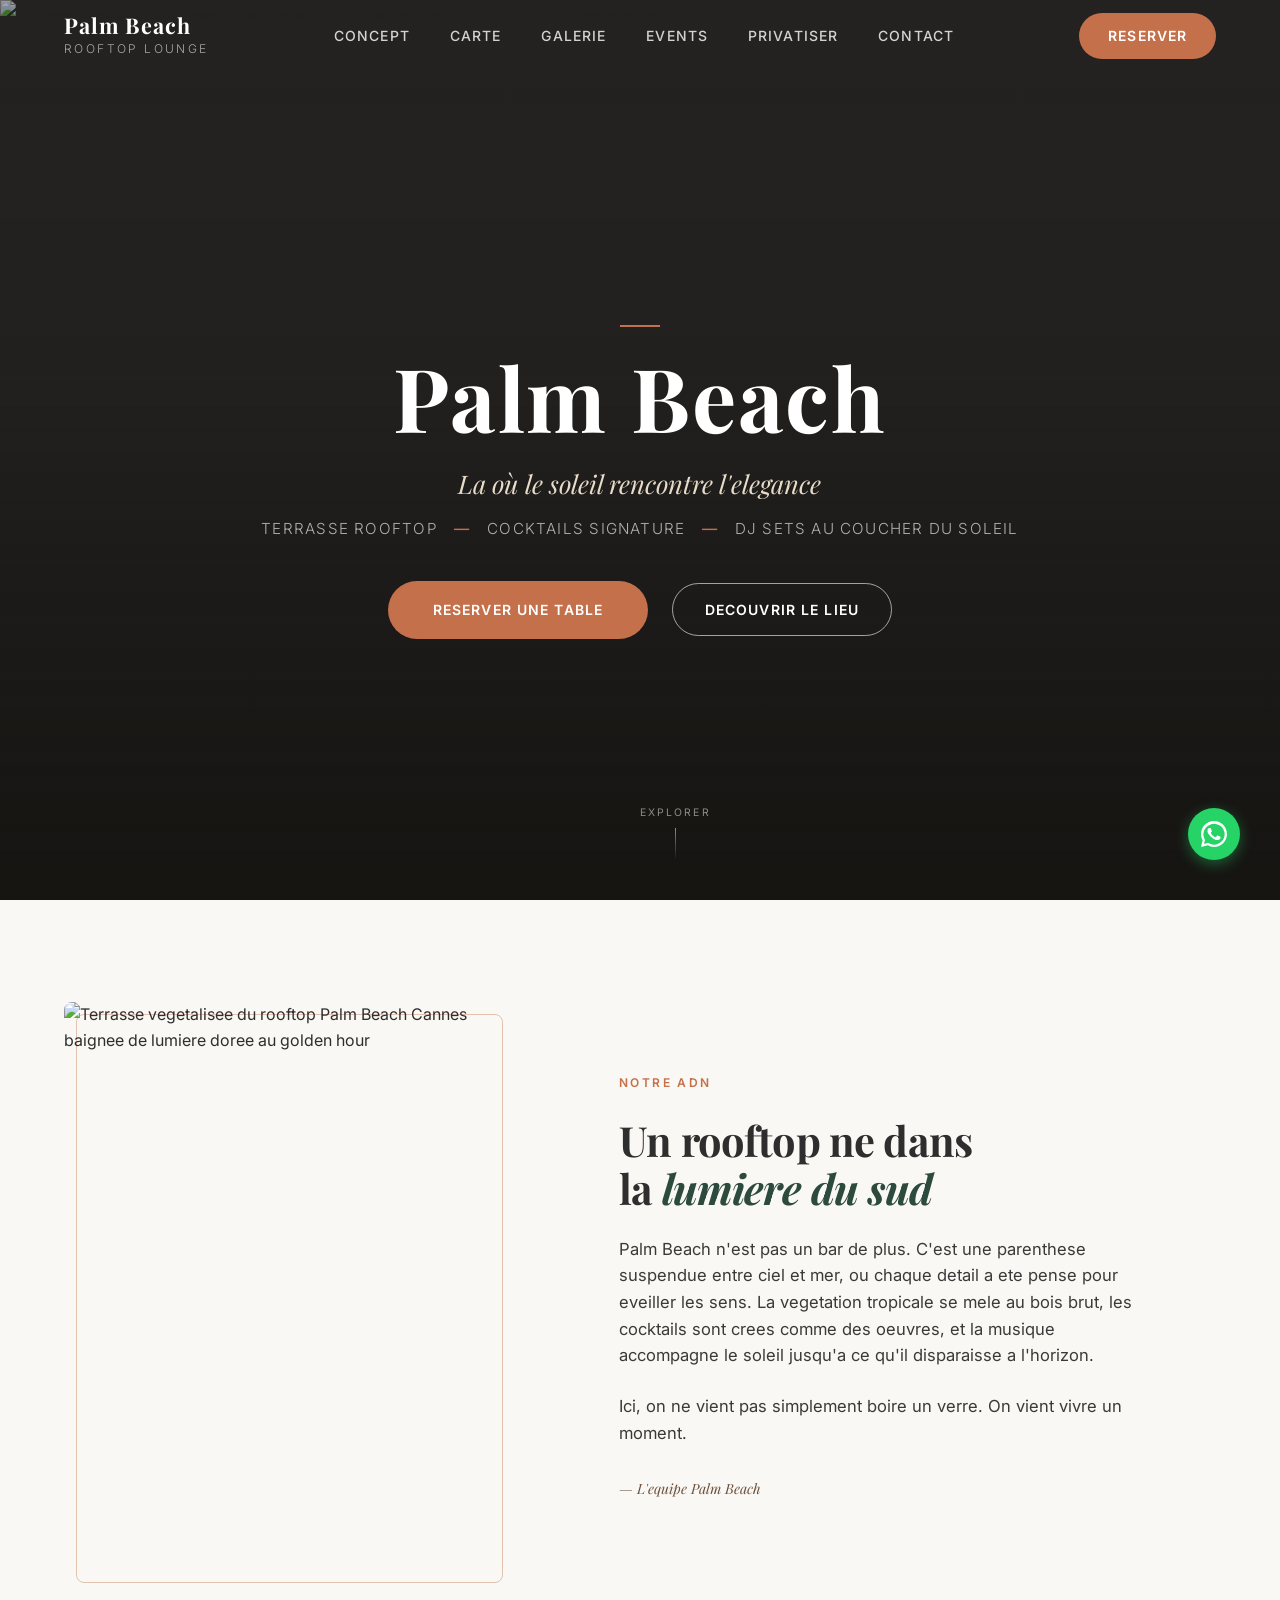
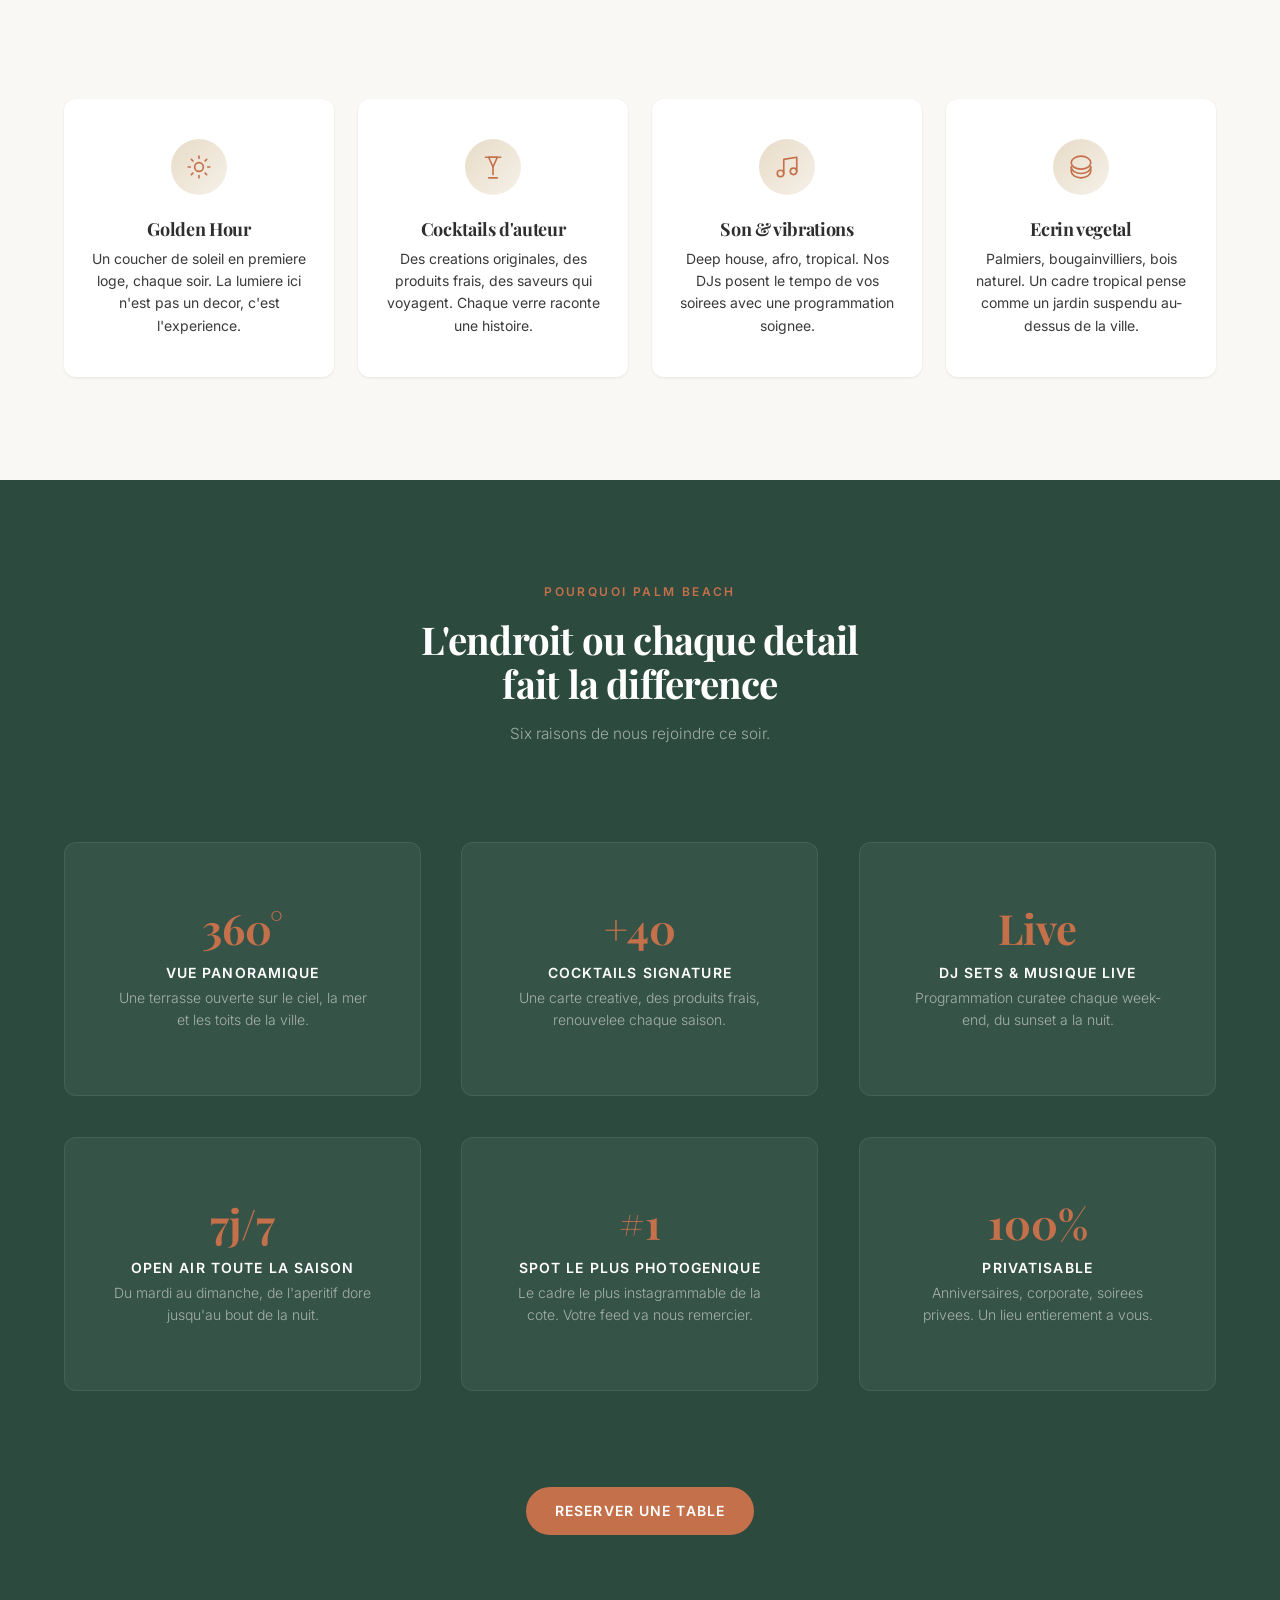
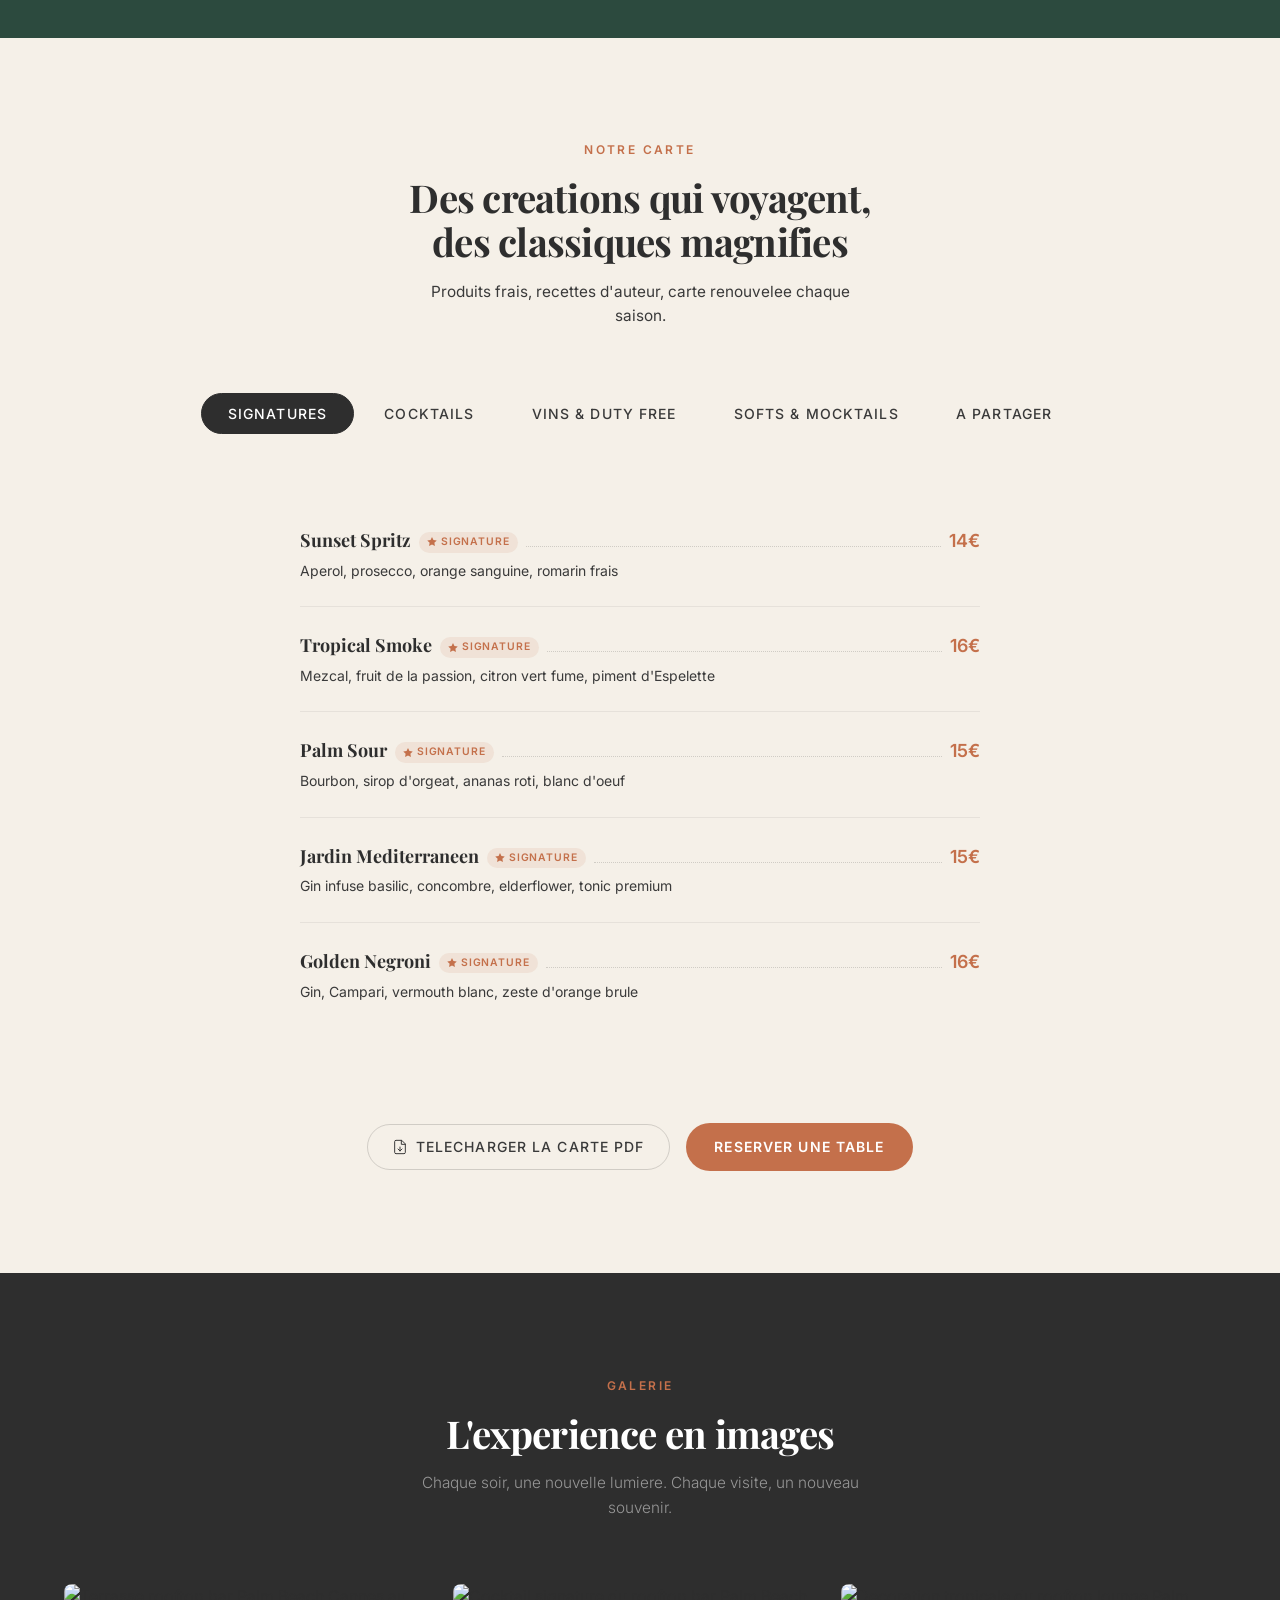
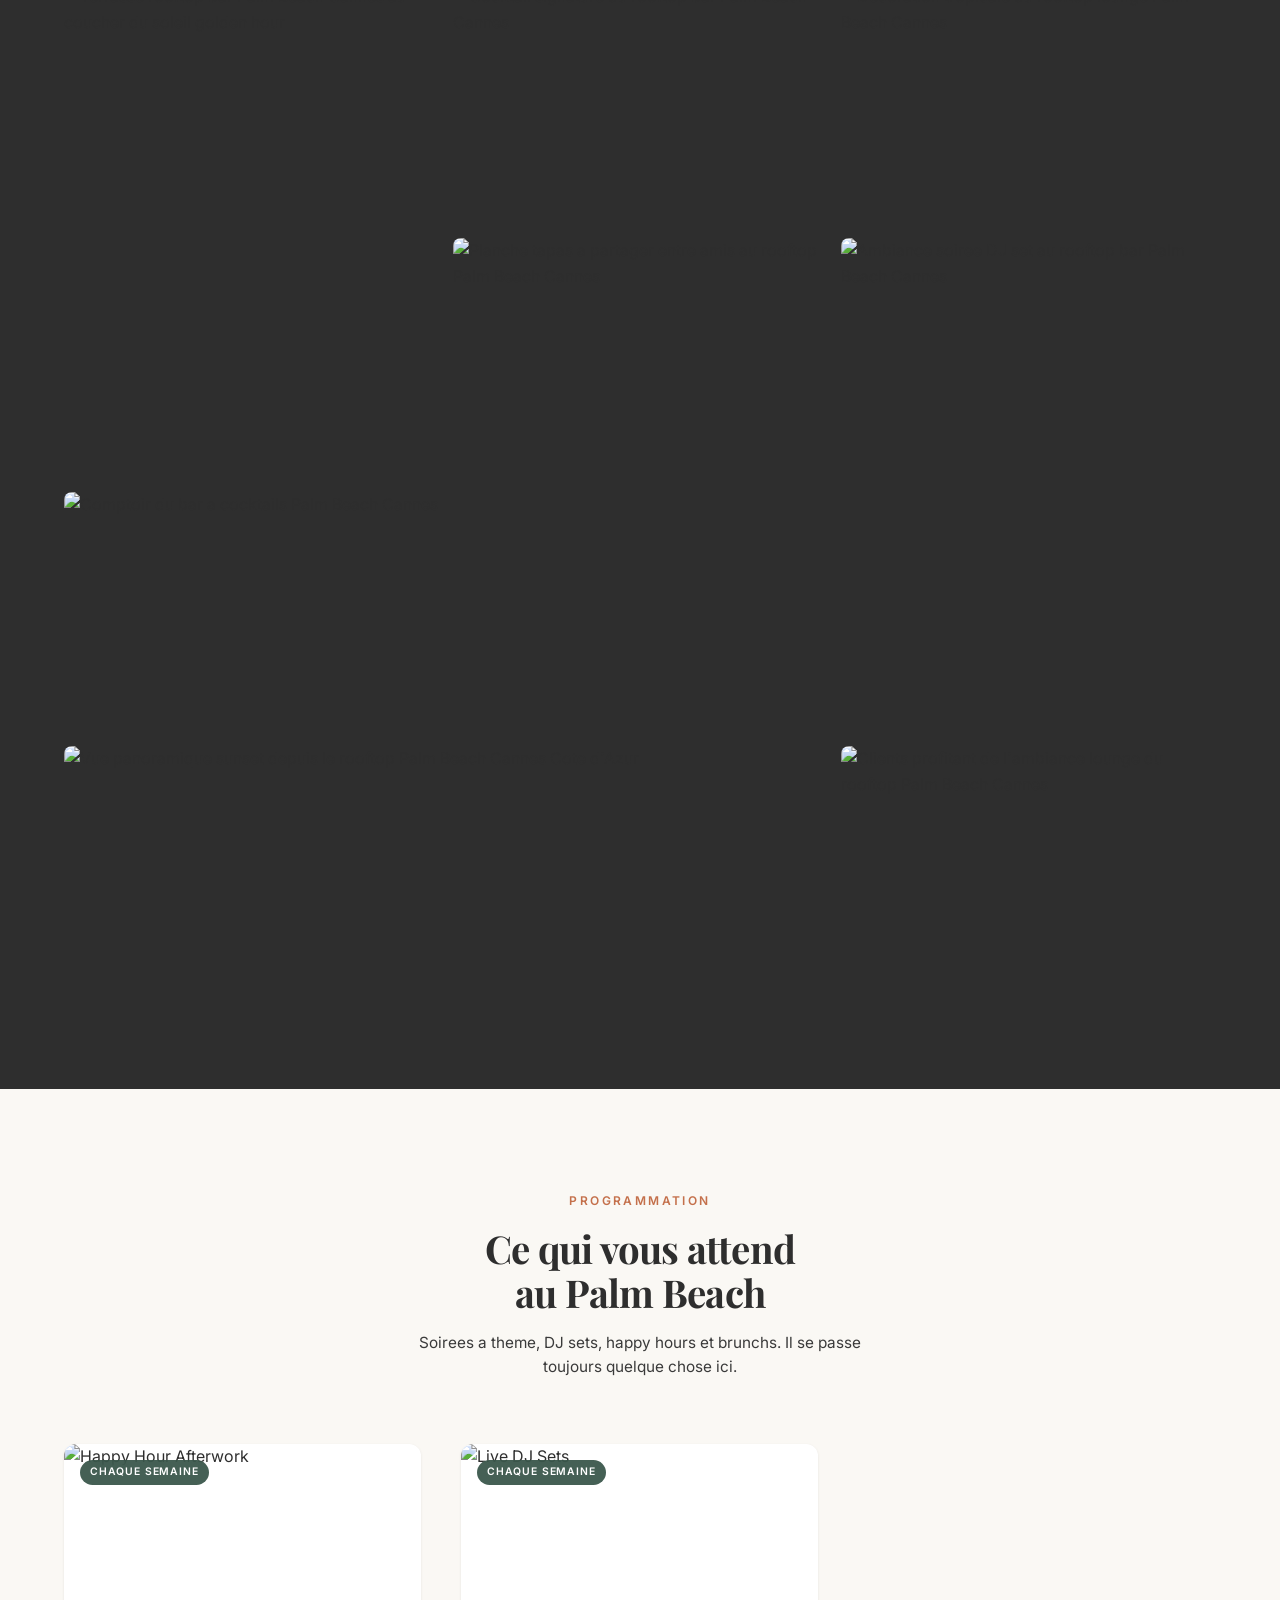
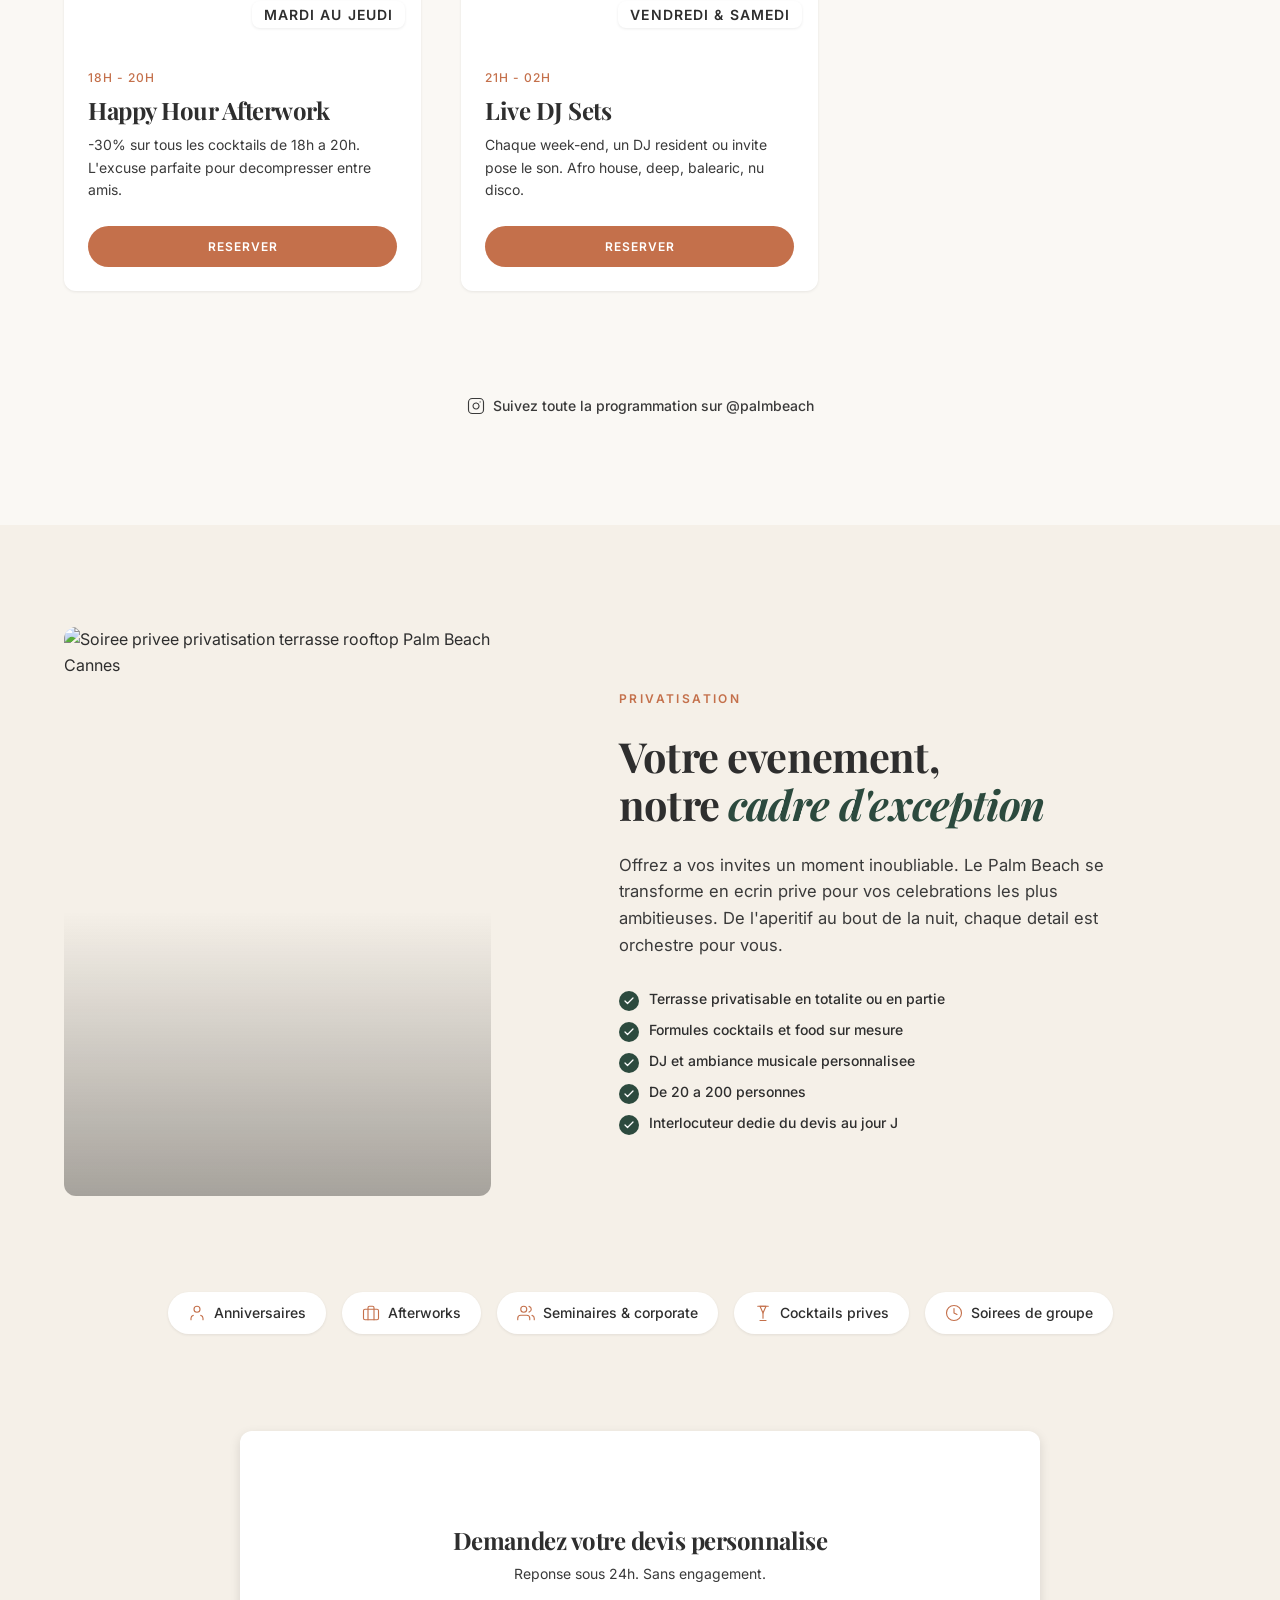
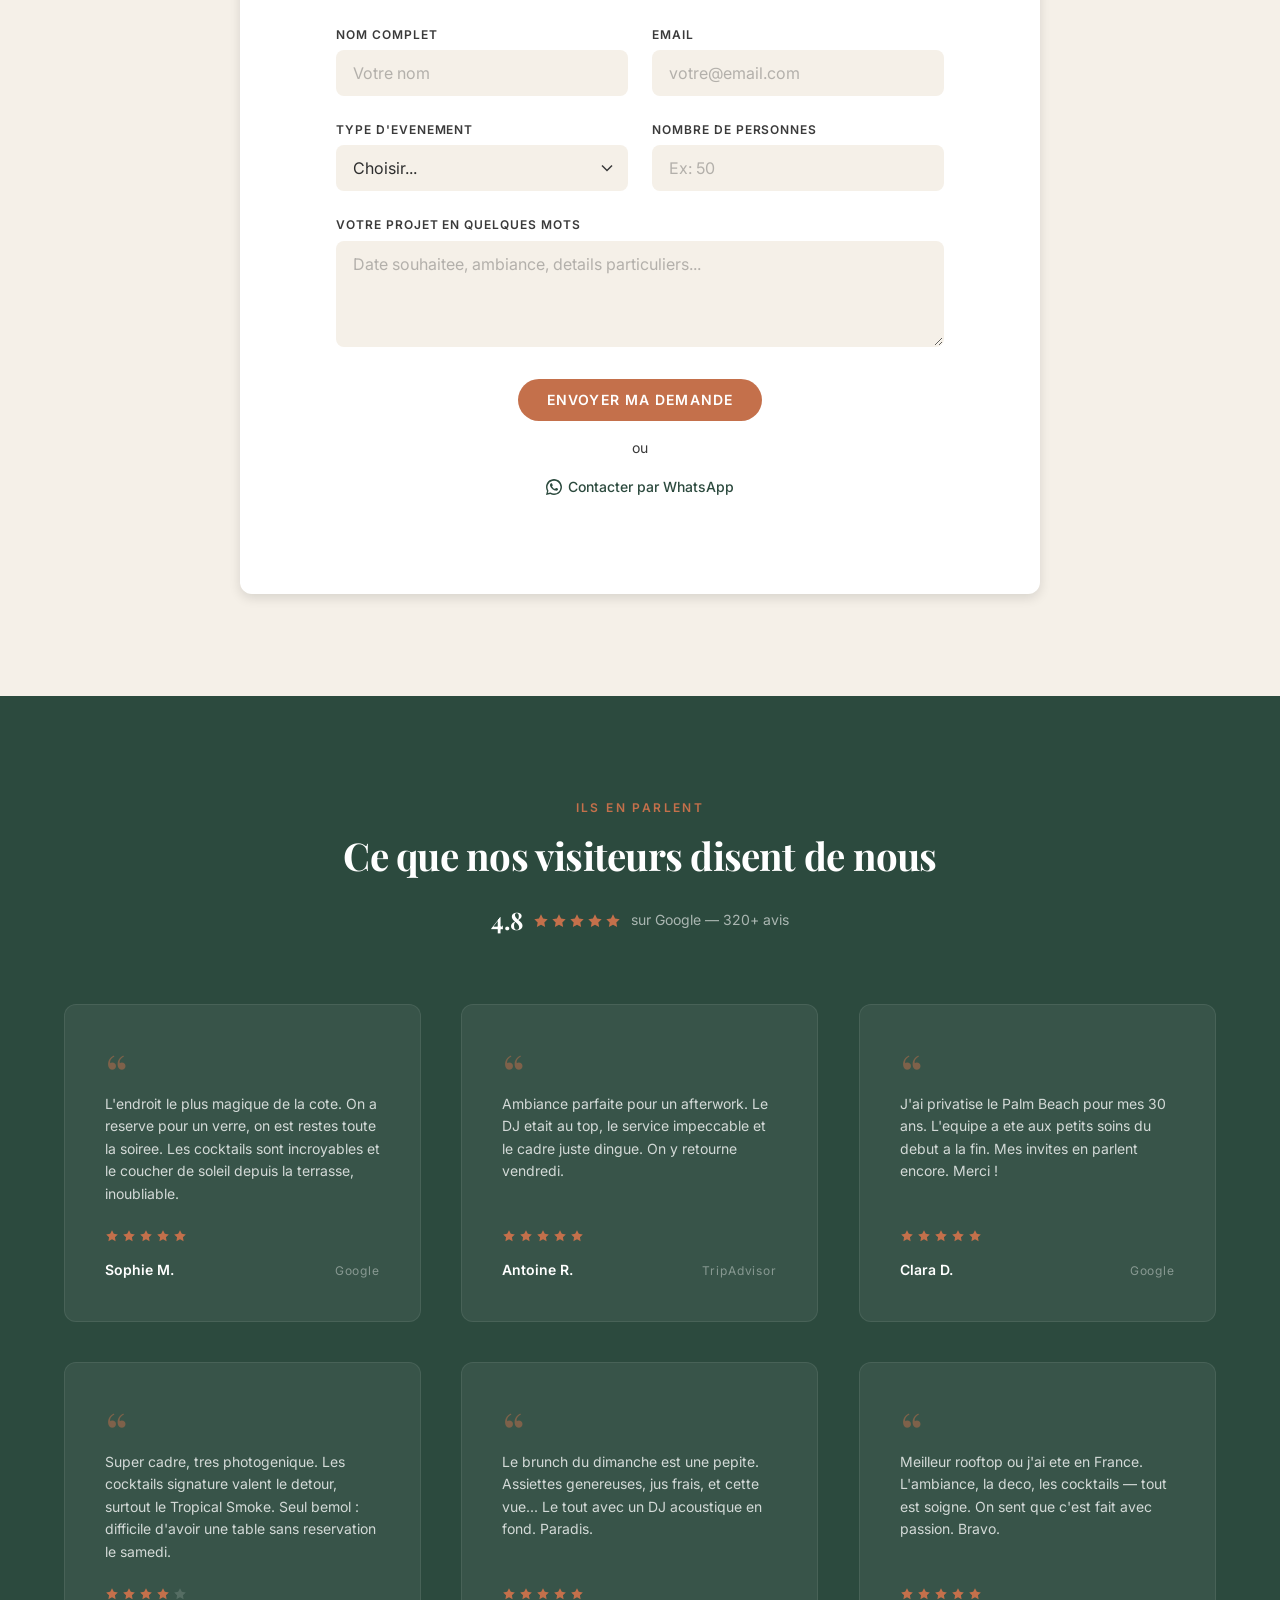
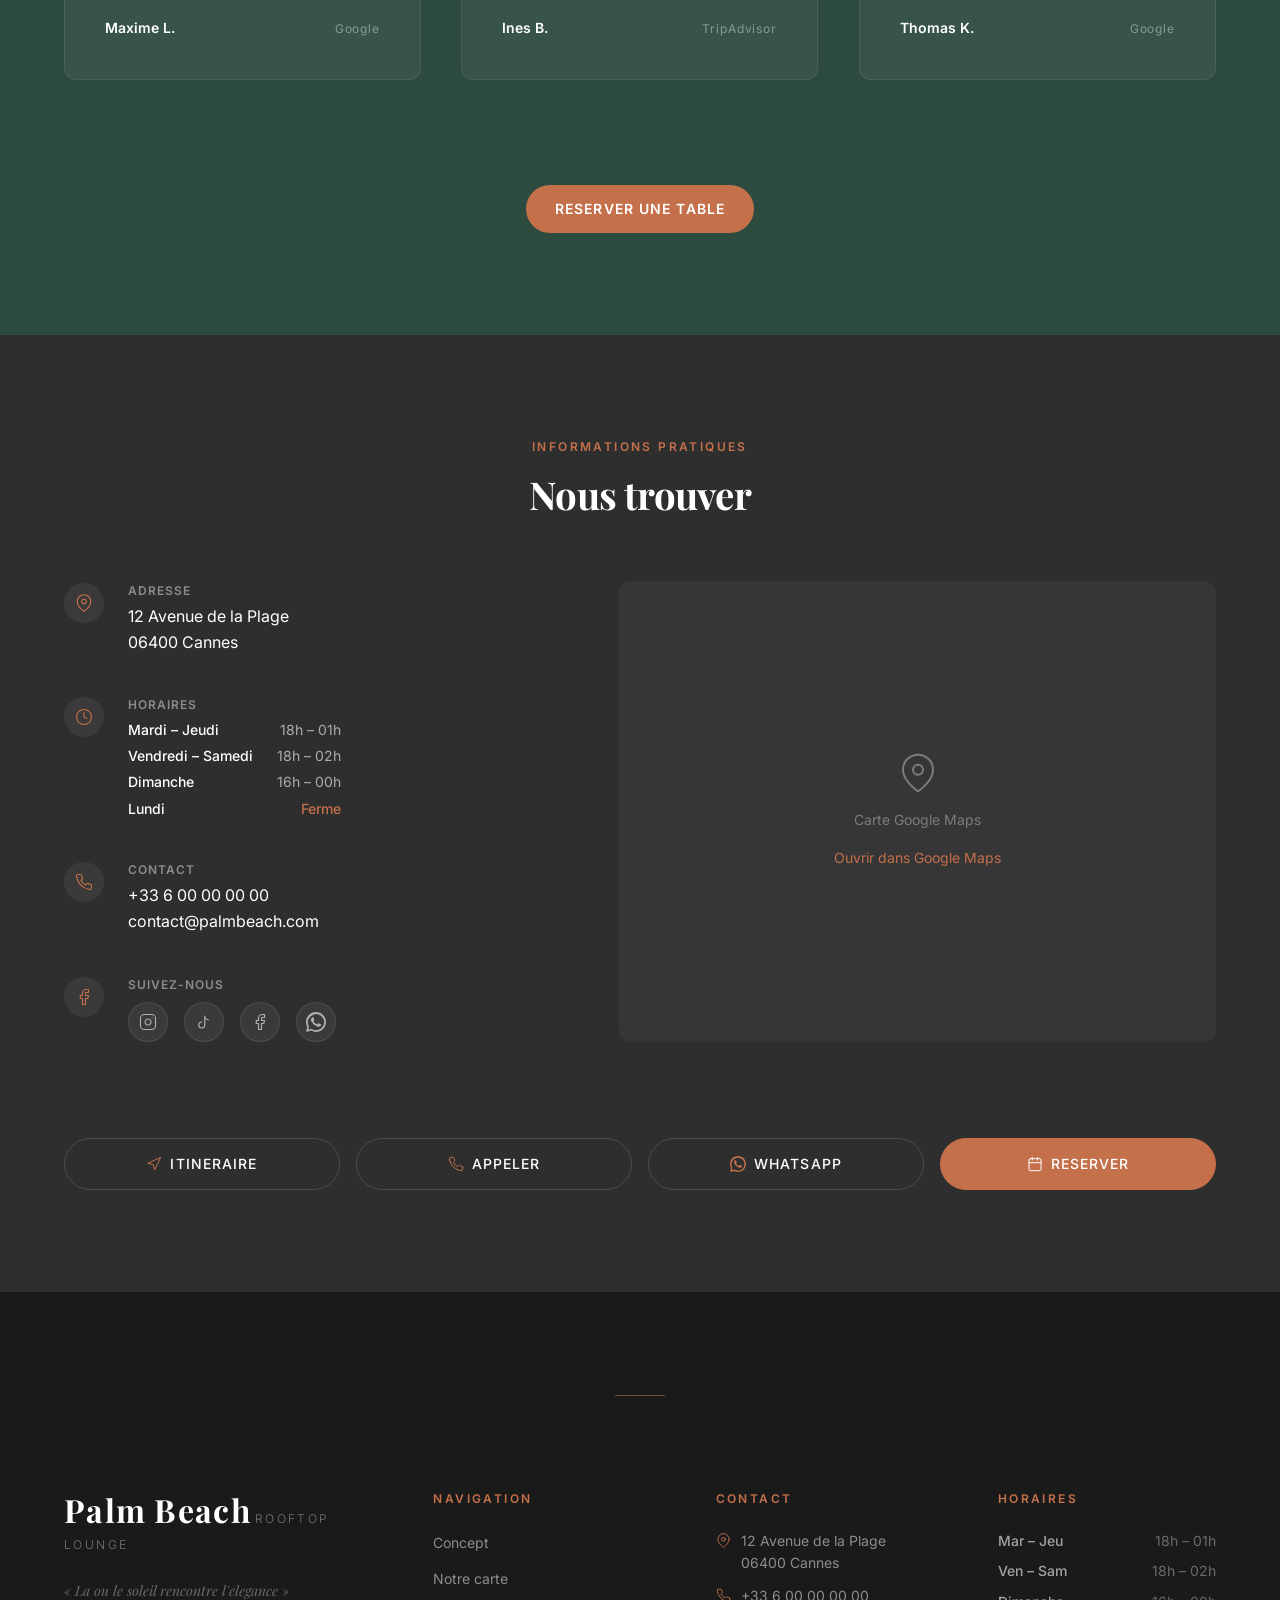
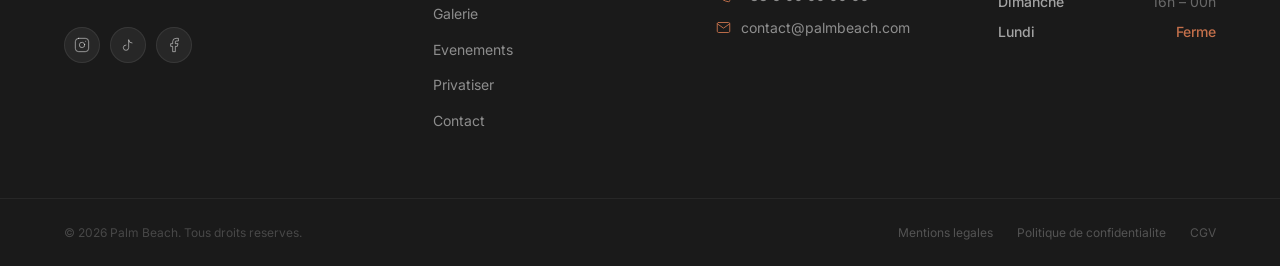
==== commit fd368824: "SEO completed" ====
--- a/index.html
+++ b/index.html
@@ -3,9 +3,33 @@
 <head>
   <meta charset="UTF-8">
   <meta name="viewport" content="width=device-width, initial-scale=1.0">
-  <meta name="description" content="Palm Beach — Rooftop lounge & terrasse premium. Cocktails signature, DJ sets, couchers de soleil et ambiance tropicale d'exception.">
+  <title>Palm Beach Cannes — Rooftop Bar, Cocktails & DJ Sets | Terrasse Premium</title>
+  <meta name="description" content="Palm Beach, rooftop bar et terrasse premium a Cannes. Cocktails signature, DJ sets au coucher du soleil, brunchs, privatisation d'evenements. Reservez votre table en ligne.">
+  <meta name="keywords" content="rooftop Cannes, bar terrasse Cannes, cocktails signature, DJ set coucher soleil, Palm Beach Cannes, bar lounge Cote d'Azur, privatisation evenement Cannes, brunch Cannes, rooftop bar France, meilleur rooftop Cannes">
   <meta name="theme-color" content="#1A1A1A">
-  <title>Palm Beach — Rooftop Lounge & Terrasse</title>
+  <meta name="robots" content="index, follow, max-snippet:-1, max-image-preview:large, max-video-preview:-1">
+  <link rel="canonical" href="https://palmbeach.com/">
+  <meta name="geo.region" content="FR-06">
+  <meta name="geo.placename" content="Cannes">
+
+  <!-- Open Graph / Facebook -->
+  <meta property="og:type" content="website">
+  <meta property="og:url" content="https://palmbeach.com/">
+  <meta property="og:title" content="Palm Beach Cannes — Rooftop Bar & Terrasse Premium">
+  <meta property="og:description" content="Cocktails signature, DJ sets au coucher du soleil, brunchs et privatisation. Le rooftop incontournable de Cannes.">
+  <meta property="og:image" content="https://palmbeach.com/assets/images/og-image.jpg">
+  <meta property="og:image:width" content="1200">
+  <meta property="og:image:height" content="630">
+  <meta property="og:image:alt" content="Terrasse rooftop du Palm Beach a Cannes au coucher du soleil">
+  <meta property="og:locale" content="fr_FR">
+  <meta property="og:site_name" content="Palm Beach Cannes">
+
+  <!-- Twitter Card -->
+  <meta name="twitter:card" content="summary_large_image">
+  <meta name="twitter:title" content="Palm Beach Cannes — Rooftop Bar & Terrasse Premium">
+  <meta name="twitter:description" content="Cocktails signature, DJ sets au coucher du soleil, brunchs et privatisation. Le rooftop incontournable de Cannes.">
+  <meta name="twitter:image" content="https://palmbeach.com/assets/images/og-image.jpg">
+  <meta name="twitter:image:alt" content="Terrasse rooftop du Palm Beach a Cannes au coucher du soleil">
 
   <!-- Fonts -->
   <link rel="preconnect" href="https://fonts.googleapis.com">
@@ -34,6 +58,187 @@
   <script src="js/gallery.js" defer></script>
   <script src="js/events.js" defer></script>
   <script src="js/app.js" defer></script>
+
+  <!-- JSON-LD Structured Data: LocalBusiness + Restaurant -->
+  <script type="application/ld+json">
+  {
+    "@context": "https://schema.org",
+    "@type": ["Restaurant", "BarOrPub", "LocalBusiness"],
+    "@id": "https://palmbeach.com/#business",
+    "name": "Palm Beach",
+    "alternateName": "Palm Beach Cannes",
+    "description": "Rooftop bar et terrasse premium a Cannes. Cocktails signature, DJ sets au coucher du soleil, brunchs dominicaux et privatisation d'evenements sur la Cote d'Azur.",
+    "url": "https://palmbeach.com",
+    "telephone": "+33600000000",
+    "email": "contact@palmbeach.com",
+    "image": [
+      "https://palmbeach.com/assets/images/og-image.jpg"
+    ],
+    "logo": "https://palmbeach.com/assets/images/logo.png",
+    "address": {
+      "@type": "PostalAddress",
+      "streetAddress": "12 Avenue de la Plage",
+      "addressLocality": "Cannes",
+      "postalCode": "06400",
+      "addressRegion": "Provence-Alpes-Cote d'Azur",
+      "addressCountry": "FR"
+    },
+    "geo": {
+      "@type": "GeoCoordinates",
+      "latitude": 43.5513,
+      "longitude": 7.0128
+    },
+    "hasMap": "https://maps.google.com/?q=Palm+Beach+Cannes",
+    "openingHoursSpecification": [
+      {
+        "@type": "OpeningHoursSpecification",
+        "dayOfWeek": ["Tuesday", "Wednesday", "Thursday"],
+        "opens": "18:00",
+        "closes": "01:00"
+      },
+      {
+        "@type": "OpeningHoursSpecification",
+        "dayOfWeek": ["Friday", "Saturday"],
+        "opens": "18:00",
+        "closes": "02:00"
+      },
+      {
+        "@type": "OpeningHoursSpecification",
+        "dayOfWeek": "Sunday",
+        "opens": "16:00",
+        "closes": "00:00"
+      }
+    ],
+    "priceRange": "$$-$$$",
+    "servesCuisine": ["Cocktails", "Tapas", "Planches a partager"],
+    "acceptsReservations": true,
+    "currenciesAccepted": "EUR",
+    "paymentAccepted": "Cash, Credit Card, Apple Pay, Google Pay",
+    "amenityFeature": [
+      {"@type": "LocationFeatureSpecification", "name": "Rooftop Terrace", "value": true},
+      {"@type": "LocationFeatureSpecification", "name": "DJ Sets", "value": true},
+      {"@type": "LocationFeatureSpecification", "name": "Private Events", "value": true},
+      {"@type": "LocationFeatureSpecification", "name": "Outdoor Seating", "value": true}
+    ],
+    "aggregateRating": {
+      "@type": "AggregateRating",
+      "ratingValue": "4.8",
+      "bestRating": "5",
+      "worstRating": "1",
+      "ratingCount": "320",
+      "reviewCount": "320"
+    },
+    "review": [
+      {
+        "@type": "Review",
+        "author": {"@type": "Person", "name": "Sophie M."},
+        "reviewRating": {"@type": "Rating", "ratingValue": "5", "bestRating": "5"},
+        "reviewBody": "L'endroit le plus magique de la cote. Les cocktails sont incroyables et le coucher de soleil depuis la terrasse, inoubliable.",
+        "publisher": {"@type": "Organization", "name": "Google"}
+      },
+      {
+        "@type": "Review",
+        "author": {"@type": "Person", "name": "Thomas K."},
+        "reviewRating": {"@type": "Rating", "ratingValue": "5", "bestRating": "5"},
+        "reviewBody": "Meilleur rooftop ou j'ai ete en France. L'ambiance, la deco, les cocktails — tout est soigne.",
+        "publisher": {"@type": "Organization", "name": "Google"}
+      }
+    ],
+    "sameAs": [
+      "https://instagram.com/palmbeach",
+      "https://tiktok.com/@palmbeach",
+      "https://facebook.com/palmbeach"
+    ]
+  }
+  </script>
+
+  <!-- JSON-LD: Website SearchAction -->
+  <script type="application/ld+json">
+  {
+    "@context": "https://schema.org",
+    "@type": "WebSite",
+    "name": "Palm Beach Cannes",
+    "url": "https://palmbeach.com",
+    "description": "Site officiel du Palm Beach, rooftop bar et terrasse premium a Cannes.",
+    "publisher": {
+      "@type": "Organization",
+      "name": "Palm Beach",
+      "url": "https://palmbeach.com",
+      "logo": "https://palmbeach.com/assets/images/logo.png",
+      "sameAs": [
+        "https://instagram.com/palmbeach",
+        "https://tiktok.com/@palmbeach",
+        "https://facebook.com/palmbeach"
+      ]
+    }
+  }
+  </script>
+
+  <!-- JSON-LD: BreadcrumbList -->
+  <script type="application/ld+json">
+  {
+    "@context": "https://schema.org",
+    "@type": "BreadcrumbList",
+    "itemListElement": [
+      {
+        "@type": "ListItem",
+        "position": 1,
+        "name": "Accueil",
+        "item": "https://palmbeach.com/"
+      }
+    ]
+  }
+  </script>
+
+  <!-- JSON-LD: FAQPage (from implicit content) -->
+  <script type="application/ld+json">
+  {
+    "@context": "https://schema.org",
+    "@type": "FAQPage",
+    "mainEntity": [
+      {
+        "@type": "Question",
+        "name": "Ou se trouve le Palm Beach a Cannes ?",
+        "acceptedAnswer": {
+          "@type": "Answer",
+          "text": "Le Palm Beach est situe au 12 Avenue de la Plage, 06400 Cannes. C'est un rooftop bar avec terrasse premium offrant une vue panoramique a 360 degres."
+        }
+      },
+      {
+        "@type": "Question",
+        "name": "Quels sont les horaires d'ouverture du Palm Beach ?",
+        "acceptedAnswer": {
+          "@type": "Answer",
+          "text": "Le Palm Beach est ouvert du mardi au jeudi de 18h a 01h, le vendredi et samedi de 18h a 02h, et le dimanche de 16h a minuit. Ferme le lundi."
+        }
+      },
+      {
+        "@type": "Question",
+        "name": "Comment reserver une table au Palm Beach Cannes ?",
+        "acceptedAnswer": {
+          "@type": "Answer",
+          "text": "Vous pouvez reserver une table directement via WhatsApp, par telephone ou en ligne sur notre site. La reservation est recommandee le week-end."
+        }
+      },
+      {
+        "@type": "Question",
+        "name": "Peut-on privatiser le Palm Beach pour un evenement ?",
+        "acceptedAnswer": {
+          "@type": "Answer",
+          "text": "Oui, le Palm Beach est entierement privatisable pour vos evenements : anniversaires, afterworks, seminaires, cocktails prives. De 20 a 200 personnes avec formules sur mesure, DJ et decoration personnalisee."
+        }
+      },
+      {
+        "@type": "Question",
+        "name": "Quel type de musique est joue au Palm Beach ?",
+        "acceptedAnswer": {
+          "@type": "Answer",
+          "text": "Le Palm Beach propose des DJ sets avec une programmation deep house, afro et tropical. Des sets live sont organises chaque week-end du sunset jusqu'a la nuit."
+        }
+      }
+    ]
+  }
+  </script>
 </head>
 <body>
 
@@ -93,8 +298,10 @@
     </div>
   </header>
 
+  <main>
+
   <!-- ========== HERO ========== -->
-  <section class="hero" id="hero">
+  <section class="hero" id="hero" aria-label="Accueil Palm Beach Cannes">
 
     <!-- Background: swap <img> for <video> when ready -->
     <!--
@@ -108,7 +315,9 @@
     <img
       class="hero__media hero__media--animate"
       src="https://images.unsplash.com/photo-1514933651103-005eec06c04b?auto=format&fit=crop&w=1920&q=80"
-      alt="Vue panoramique de la terrasse Palm Beach au coucher du soleil"
+      alt="Terrasse rooftop Palm Beach Cannes avec vue panoramique au coucher du soleil sur la Cote d'Azur"
+      width="1920"
+      height="1080"
       fetchpriority="high"
     >
 
@@ -120,9 +329,9 @@
     <div class="hero__content">
       <div class="hero__ornament" aria-hidden="true"></div>
 
-      <h1 class="hero__title">Palm Beach</h1>
-
-      <p class="hero__tagline">La ou le soleil rencontre l'elegance</p>
+      <h1 class="hero__title">Palm Beach <span class="sr-only">Cannes — Rooftop Bar & Terrasse Premium</span></h1>
+
+      <p class="hero__tagline">La où le soleil rencontre l'elegance</p>
 
       <p class="hero__subtitle">
         <span>Terrasse rooftop</span>
@@ -147,7 +356,7 @@
   </section>
 
   <!-- ========== CONCEPT / ADN ========== -->
-  <section class="concept" id="concept">
+  <section class="concept" id="concept" aria-label="Notre concept">
     <div class="container">
 
       <!-- Storytelling: image + text -->
@@ -158,7 +367,7 @@
           <img
             class="concept__image"
             src="https://images.unsplash.com/photo-1600596542815-ffad4c1539a9?auto=format&fit=crop&w=800&q=80"
-            alt="Terrasse vegetalisee du Palm Beach baignee de lumiere doree"
+            alt="Terrasse vegetalisee du rooftop Palm Beach Cannes baignee de lumiere doree au golden hour"
             loading="lazy"
           >
         </div>
@@ -254,7 +463,7 @@
   </section>
 
   <!-- ========== FEATURES — Pourquoi venir ========== -->
-  <section class="features" id="pourquoi">
+  <section class="features" id="pourquoi" aria-label="Pourquoi choisir Palm Beach">
     <div class="container">
 
       <!-- Section header -->
@@ -314,7 +523,7 @@
   </section>
 
   <!-- ========== MENU / CARTE ========== -->
-  <section class="menu" id="carte">
+  <section class="menu" id="carte" aria-label="Notre carte de cocktails et tapas">
     <div class="container">
 
       <!-- Header -->
@@ -348,7 +557,7 @@
   </section>
 
   <!-- ========== GALERIE ========== -->
-  <section class="gallery" id="galerie">
+  <section class="gallery" id="galerie" aria-label="Galerie photos du rooftop">
     <div class="container">
 
       <!-- Header -->
@@ -366,7 +575,7 @@
           <img
             class="gallery__item-img"
             src="https://images.unsplash.com/photo-1517248135467-4c7edcad34c4?auto=format&fit=crop&w=600&q=75"
-            alt="Vue de la terrasse Palm Beach au coucher du soleil"
+            alt="Terrasse rooftop bar Palm Beach Cannes au coucher du soleil golden hour"
             loading="lazy"
           >
           <div class="gallery__item-overlay" aria-hidden="true">
@@ -379,7 +588,7 @@
           <img
             class="gallery__item-img"
             src="https://images.unsplash.com/photo-1551024709-8f23befc6f87?auto=format&fit=crop&w=400&q=75"
-            alt="Cocktail signature du Palm Beach"
+            alt="Cocktail signature du rooftop bar Palm Beach Cannes"
             loading="lazy"
           >
           <div class="gallery__item-overlay" aria-hidden="true">
@@ -392,7 +601,7 @@
           <img
             class="gallery__item-img"
             src="https://images.unsplash.com/photo-1525268323446-0505b6fe7778?auto=format&fit=crop&w=400&q=75"
-            alt="Details de la decoration tropicale"
+            alt="Decoration tropicale du rooftop lounge Palm Beach Cannes"
             loading="lazy"
           >
           <div class="gallery__item-overlay" aria-hidden="true">
@@ -405,7 +614,7 @@
           <img
             class="gallery__item-img"
             src="https://images.unsplash.com/photo-1544025162-d76694265947?auto=format&fit=crop&w=400&q=75"
-            alt="Planche a partager entre amis"
+            alt="Planche tapas a partager entre amis au rooftop Palm Beach Cannes"
             loading="lazy"
           >
           <div class="gallery__item-overlay" aria-hidden="true">
@@ -418,7 +627,7 @@
           <img
             class="gallery__item-img"
             src="https://images.unsplash.com/photo-1470337458703-46ad1756a187?auto=format&fit=crop&w=600&q=75"
-            alt="Ambiance de soiree au Palm Beach"
+            alt="Ambiance soiree DJ set au rooftop bar Palm Beach Cannes"
             loading="lazy"
           >
           <div class="gallery__item-overlay" aria-hidden="true">
@@ -431,7 +640,7 @@
           <img
             class="gallery__item-img"
             src="https://images.unsplash.com/photo-1572116469696-31de0f17cc34?auto=format&fit=crop&w=400&q=75"
-            alt="Le comptoir du bar Palm Beach"
+            alt="Comptoir du bar a cocktails Palm Beach Cannes"
             loading="lazy"
           >
           <div class="gallery__item-overlay" aria-hidden="true">
@@ -444,7 +653,7 @@
           <img
             class="gallery__item-img"
             src="https://images.unsplash.com/photo-1507003211169-0a1dd7228f2d?auto=format&fit=crop&w=900&q=75"
-            alt="Vue panoramique depuis le rooftop au sunset"
+            alt="Vue panoramique sunset depuis le rooftop Palm Beach Cannes Cote d'Azur"
             loading="lazy"
           >
           <div class="gallery__item-overlay" aria-hidden="true">
@@ -457,7 +666,7 @@
           <img
             class="gallery__item-img"
             src="https://images.unsplash.com/photo-1528495612343-9ca9f4a4de28?auto=format&fit=crop&w=400&q=75"
-            alt="Clients profitant de l'ambiance Palm Beach"
+            alt="Clients profitant de l'ambiance lounge du rooftop Palm Beach Cannes"
             loading="lazy"
           >
           <div class="gallery__item-overlay" aria-hidden="true">
@@ -502,7 +711,7 @@
   </div>
 
   <!-- ========== EVENTS / PROGRAMMATION ========== -->
-  <section class="events" id="events">
+  <section class="events" id="events" aria-label="Programmation et evenements">
     <div class="container">
 
       <!-- Header -->
@@ -530,7 +739,7 @@
     </div>
   </section>
   <!-- ========== PRIVATISATION ========== -->
-  <section class="privatisation" id="privatiser">
+  <section class="privatisation" id="privatiser" aria-label="Privatisation et evenements prives">
     <div class="container">
 
       <!-- Hero split: image + pitch -->
@@ -541,7 +750,7 @@
           <img
             class="privatisation__image"
             src="https://images.unsplash.com/photo-1530103862676-de8c9debad1d?auto=format&fit=crop&w=800&q=80"
-            alt="Soiree privee en terrasse au Palm Beach"
+            alt="Soiree privee privatisation terrasse rooftop Palm Beach Cannes"
             loading="lazy"
           >
         </div>
@@ -671,7 +880,7 @@
           <div class="privatisation__submit">
             <button type="submit" class="btn btn-primary">Envoyer ma demande</button>
             <span class="privatisation__or">ou</span>
-            <a href="https://wa.me/33600000000?text=Bonjour%2C%20je%20souhaite%20privatiser%20le%20Palm%20Beach." target="_blank" rel="noopener" class="privatisation__whatsapp">
+            <a href="https://wa.me/237658994705?text=Bonjour%2C%20je%20souhaite%20privatiser%20le%20Palm%20Beach." target="_blank" rel="noopener" class="privatisation__whatsapp">
               <svg viewBox="0 0 24 24" xmlns="http://www.w3.org/2000/svg">
                 <path d="M17.472 14.382c-.297-.149-1.758-.867-2.03-.967-.273-.099-.471-.148-.67.15-.197.297-.767.966-.94 1.164-.173.199-.347.223-.644.075-.297-.15-1.255-.463-2.39-1.475-.883-.788-1.48-1.761-1.653-2.059-.173-.297-.018-.458.13-.606.134-.133.298-.347.446-.52.149-.174.198-.298.298-.497.099-.198.05-.371-.025-.52-.075-.149-.669-1.612-.916-2.207-.242-.579-.487-.5-.669-.51-.173-.008-.371-.01-.57-.01-.198 0-.52.074-.792.372-.272.297-1.04 1.016-1.04 2.479 0 1.462 1.065 2.875 1.213 3.074.149.198 2.096 3.2 5.077 4.487.709.306 1.262.489 1.694.625.712.227 1.36.195 1.871.118.571-.085 1.758-.719 2.006-1.413.248-.694.248-1.289.173-1.413-.074-.124-.272-.198-.57-.347z"/>
                 <path d="M12 0C5.373 0 0 5.373 0 12c0 2.126.553 4.12 1.522 5.857L0 24l6.335-1.652A11.944 11.944 0 0 0 12 24c6.627 0 12-5.373 12-12S18.627 0 12 0zm0 21.82a9.796 9.796 0 0 1-5.16-1.46l-.37-.22-3.76.98.99-3.64-.24-.38A9.8 9.8 0 1 1 21.82 12 9.82 9.82 0 0 1 12 21.82z"/>
@@ -686,7 +895,7 @@
     </div>
   </section>
   <!-- ========== AVIS CLIENTS ========== -->
-  <section class="reviews" id="avis">
+  <section class="reviews" id="avis" aria-label="Avis clients">
     <div class="container">
 
       <!-- Header -->
@@ -822,7 +1031,7 @@
   </section>
 
   <!-- ========== INFOS PRATIQUES ========== -->
-  <section class="info" id="contact">
+  <section class="info" id="contact" aria-label="Informations pratiques et contact">
     <div class="container">
 
       <!-- Header -->
@@ -911,7 +1120,7 @@
                   <svg viewBox="0 0 24 24"><path d="M18 2h-3a5 5 0 0 0-5 5v3H7v4h3v8h4v-8h3l1-4h-4V7a1 1 0 0 1 1-1h3z"/></svg>
                 </a>
                 <!-- WhatsApp -->
-                <a href="https://wa.me/33600000000" target="_blank" rel="noopener" class="info__social-link info__social-link--whatsapp" aria-label="WhatsApp">
+                <a href="https://wa.me/237658994705" target="_blank" rel="noopener" class="info__social-link info__social-link--whatsapp" aria-label="WhatsApp">
                   <svg viewBox="0 0 24 24"><path d="M17.472 14.382c-.297-.149-1.758-.867-2.03-.967-.273-.099-.471-.148-.67.15-.197.297-.767.966-.94 1.164-.173.199-.347.223-.644.075-.297-.15-1.255-.463-2.39-1.475-.883-.788-1.48-1.761-1.653-2.059-.173-.297-.018-.458.13-.606.134-.133.298-.347.446-.52.149-.174.198-.298.298-.497.099-.198.05-.371-.025-.52-.075-.149-.669-1.612-.916-2.207-.242-.579-.487-.5-.669-.51-.173-.008-.371-.01-.57-.01-.198 0-.52.074-.792.372-.272.297-1.04 1.016-1.04 2.479 0 1.462 1.065 2.875 1.213 3.074.149.198 2.096 3.2 5.077 4.487.709.306 1.262.489 1.694.625.712.227 1.36.195 1.871.118.571-.085 1.758-.719 2.006-1.413.248-.694.248-1.289.173-1.413-.074-.124-.272-.198-.57-.347zM12 0C5.373 0 0 5.373 0 12c0 2.126.553 4.12 1.522 5.857L0 24l6.335-1.652A11.944 11.944 0 0 0 12 24c6.627 0 12-5.373 12-12S18.627 0 12 0zm0 21.82a9.796 9.796 0 0 1-5.16-1.46l-.37-.22-3.76.98.99-3.64-.24-.38A9.8 9.8 0 1 1 21.82 12 9.82 9.82 0 0 1 12 21.82z"/></svg>
                 </a>
               </div>
@@ -945,7 +1154,7 @@
           <svg viewBox="0 0 24 24"><path d="M22 16.92v3a2 2 0 0 1-2.18 2 19.79 19.79 0 0 1-8.63-3.07 19.5 19.5 0 0 1-6-6 19.79 19.79 0 0 1-3.07-8.67A2 2 0 0 1 4.11 2h3a2 2 0 0 1 2 1.72 12.84 12.84 0 0 0 .7 2.81 2 2 0 0 1-.45 2.11L8.09 9.91a16 16 0 0 0 6 6l1.27-1.27a2 2 0 0 1 2.11-.45 12.84 12.84 0 0 0 2.81.7A2 2 0 0 1 22 16.92z"/></svg>
           Appeler
         </a>
-        <a href="https://wa.me/33600000000" target="_blank" rel="noopener" class="info__action info__action--whatsapp">
+        <a href="https://wa.me/237658994705" target="_blank" rel="noopener" class="info__action info__action--whatsapp">
           <svg viewBox="0 0 24 24"><path d="M17.472 14.382c-.297-.149-1.758-.867-2.03-.967-.273-.099-.471-.148-.67.15-.197.297-.767.966-.94 1.164-.173.199-.347.223-.644.075-.297-.15-1.255-.463-2.39-1.475-.883-.788-1.48-1.761-1.653-2.059-.173-.297-.018-.458.13-.606.134-.133.298-.347.446-.52.149-.174.198-.298.298-.497.099-.198.05-.371-.025-.52-.075-.149-.669-1.612-.916-2.207-.242-.579-.487-.5-.669-.51-.173-.008-.371-.01-.57-.01-.198 0-.52.074-.792.372-.272.297-1.04 1.016-1.04 2.479 0 1.462 1.065 2.875 1.213 3.074.149.198 2.096 3.2 5.077 4.487.709.306 1.262.489 1.694.625.712.227 1.36.195 1.871.118.571-.085 1.758-.719 2.006-1.413.248-.694.248-1.289.173-1.413-.074-.124-.272-.198-.57-.347zM12 0C5.373 0 0 5.373 0 12c0 2.126.553 4.12 1.522 5.857L0 24l6.335-1.652A11.944 11.944 0 0 0 12 24c6.627 0 12-5.373 12-12S18.627 0 12 0zm0 21.82a9.796 9.796 0 0 1-5.16-1.46l-.37-.22-3.76.98.99-3.64-.24-.38A9.8 9.8 0 1 1 21.82 12 9.82 9.82 0 0 1 12 21.82z"/></svg>
           WhatsApp
         </a>
@@ -957,6 +1166,8 @@
 
     </div>
   </section>
+
+  </main>
 
   <!-- ========== FOOTER ========== -->
   <footer class="footer" role="contentinfo">
@@ -1066,7 +1277,7 @@
 
   <!-- ========== WHATSAPP FAB ========== -->
   <a
-    href="https://wa.me/33600000000"
+    href="https://wa.me/237658994705"
     target="_blank"
     rel="noopener"
     class="whatsapp-fab"
--- a/css/sections/info.css
+++ b/css/sections/info.css
@@ -119,6 +119,7 @@
 .info__hours-row {
   display: flex;
   justify-content: space-between;
+  gap: var(--space-md);
   max-width: 280px;
   font-family: var(--font-body);
   font-size: var(--fs-sm);
@@ -316,6 +317,40 @@
    RESPONSIVE
    ============================================ */
 
+/* Mobile < 480px */
+@media (max-width: 479px) {
+  /* Hours: ensure gap between days and time */
+  .info__hours-row {
+    max-width: 100%;
+    gap: var(--space-md);
+  }
+
+  /* Actions: 2x2 grid */
+  .info__actions {
+    grid-template-columns: 1fr 1fr;
+    gap: 10px;
+  }
+
+  .info__action {
+    font-size: 0.7rem;
+    padding: 12px 10px;
+    gap: 6px;
+    letter-spacing: 0.04em;
+  }
+
+  .info__action svg {
+    width: 14px;
+    height: 14px;
+  }
+
+  /* Primary action full width */
+  .info__action--primary {
+    grid-column: 1 / -1;
+    padding: 14px var(--space-md);
+    font-size: var(--fs-xs);
+  }
+}
+
 @media (min-width: 480px) {
   .info__actions {
     grid-template-columns: repeat(4, 1fr);
@@ -341,14 +376,6 @@
 @media (min-width: 1024px) {
   .info__layout {
     gap: var(--space-3xl);
-  }
-}
-
-/* Small mobile: stack actions 2x2 */
-@media (max-width: 479px) {
-  .info__action {
-    font-size: var(--fs-xs);
-    padding: 12px var(--space-sm);
   }
 }
 
--- a/css/sections/footer.css
+++ b/css/sections/footer.css
@@ -179,6 +179,7 @@
 .footer__hours-row {
   display: flex;
   justify-content: space-between;
+  gap: var(--space-md);
   max-width: 220px;
 }
 
@@ -244,10 +245,89 @@
    RESPONSIVE
    ============================================ */
 
+/* Mobile < 480px */
+@media (max-width: 479px) {
+  .footer__main {
+    padding: var(--space-2xl) 0 var(--space-lg);
+  }
+
+  .footer__ornament {
+    margin-bottom: var(--space-xl);
+  }
+
+  /* Stack as 1 column with visual separators */
+  .footer__grid {
+    gap: 0;
+  }
+
+  .footer__grid > * {
+    padding: var(--space-lg) 0;
+    border-bottom: 1px solid rgba(255, 255, 255, 0.06);
+  }
+
+  .footer__grid > *:first-child {
+    padding-top: 0;
+  }
+
+  .footer__grid > *:last-child {
+    border-bottom: none;
+    padding-bottom: 0;
+  }
+
+  /* Nav links in 2 columns on mobile */
+  .footer__nav-list {
+    display: grid;
+    grid-template-columns: 1fr 1fr;
+    gap: 10px;
+  }
+
+  /* Hours full width */
+  .footer__hours-row {
+    max-width: 100%;
+  }
+
+  /* Bottom bar */
+  .footer__bottom {
+    padding: var(--space-md) 0 var(--space-lg);
+  }
+
+  .footer__bottom-inner {
+    gap: 10px;
+  }
+
+  .footer__legal {
+    gap: var(--space-xs) var(--space-sm);
+  }
+
+  .footer__legal-link {
+    font-size: 0.7rem;
+  }
+}
+
 /* Small tablet: 2 columns */
-@media (min-width: 480px) {
+@media (min-width: 480px) and (max-width: 767px) {
   .footer__grid {
     grid-template-columns: repeat(2, 1fr);
+    gap: var(--space-lg) var(--space-xl);
+  }
+
+  /* Brand takes full width */
+  .footer__brand {
+    grid-column: 1 / -1;
+    flex-direction: row;
+    align-items: center;
+    gap: var(--space-lg);
+    padding-bottom: var(--space-lg);
+    border-bottom: 1px solid rgba(255, 255, 255, 0.06);
+    margin-bottom: var(--space-xs);
+  }
+
+  .footer__baseline {
+    max-width: none;
+  }
+
+  .footer__hours-row {
+    max-width: 100%;
   }
 }
 
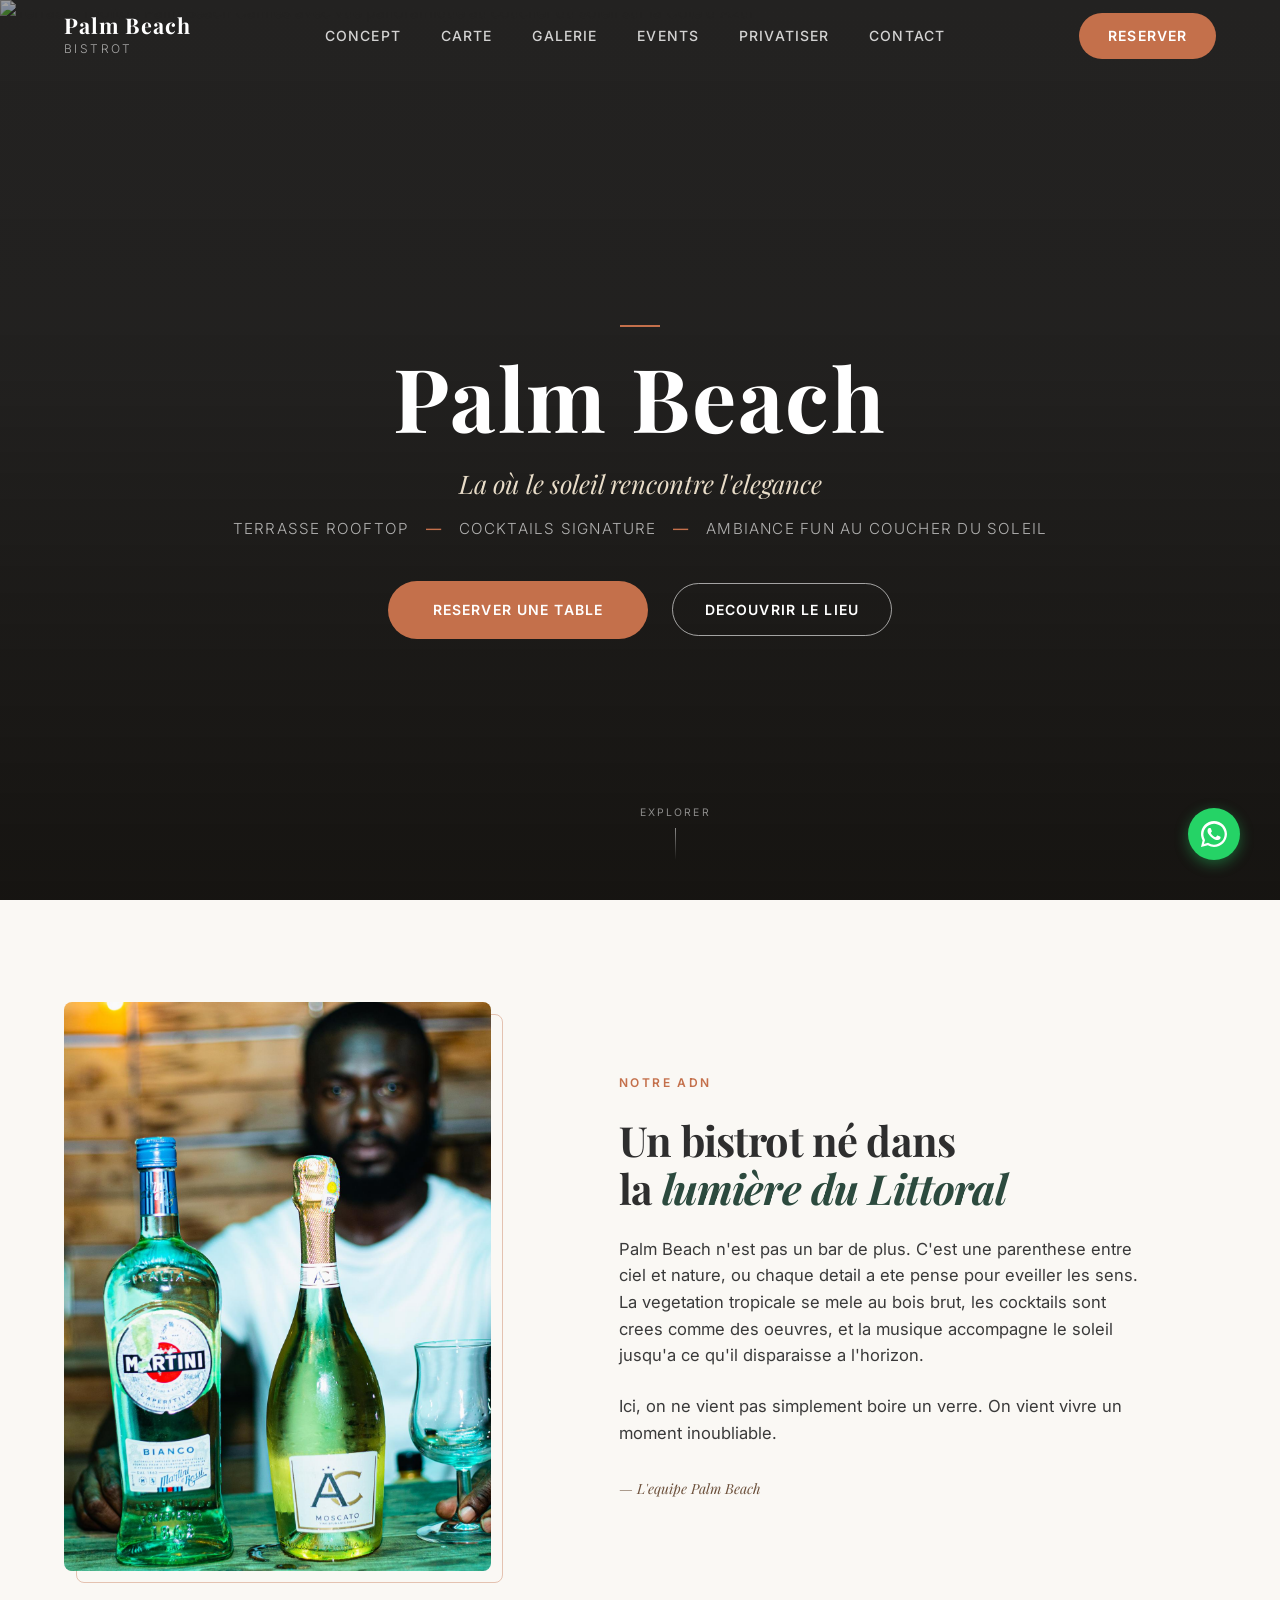
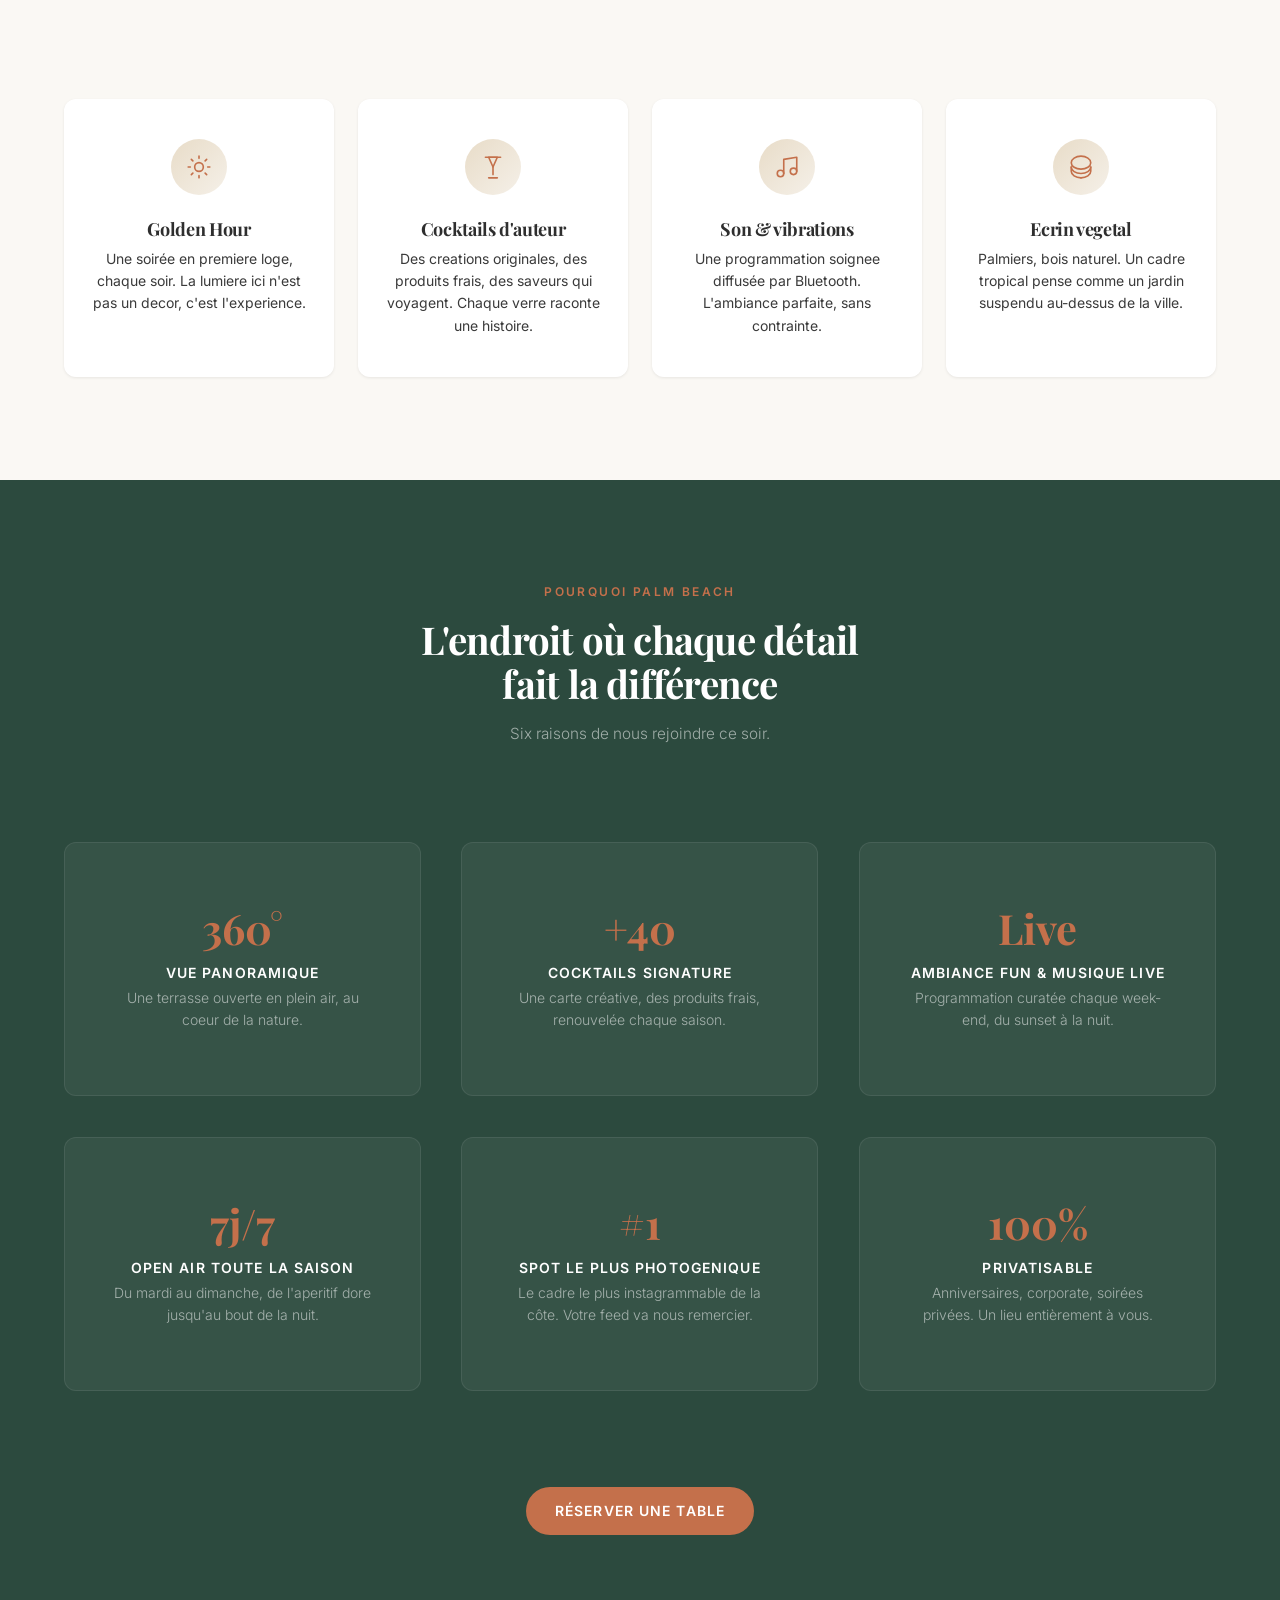
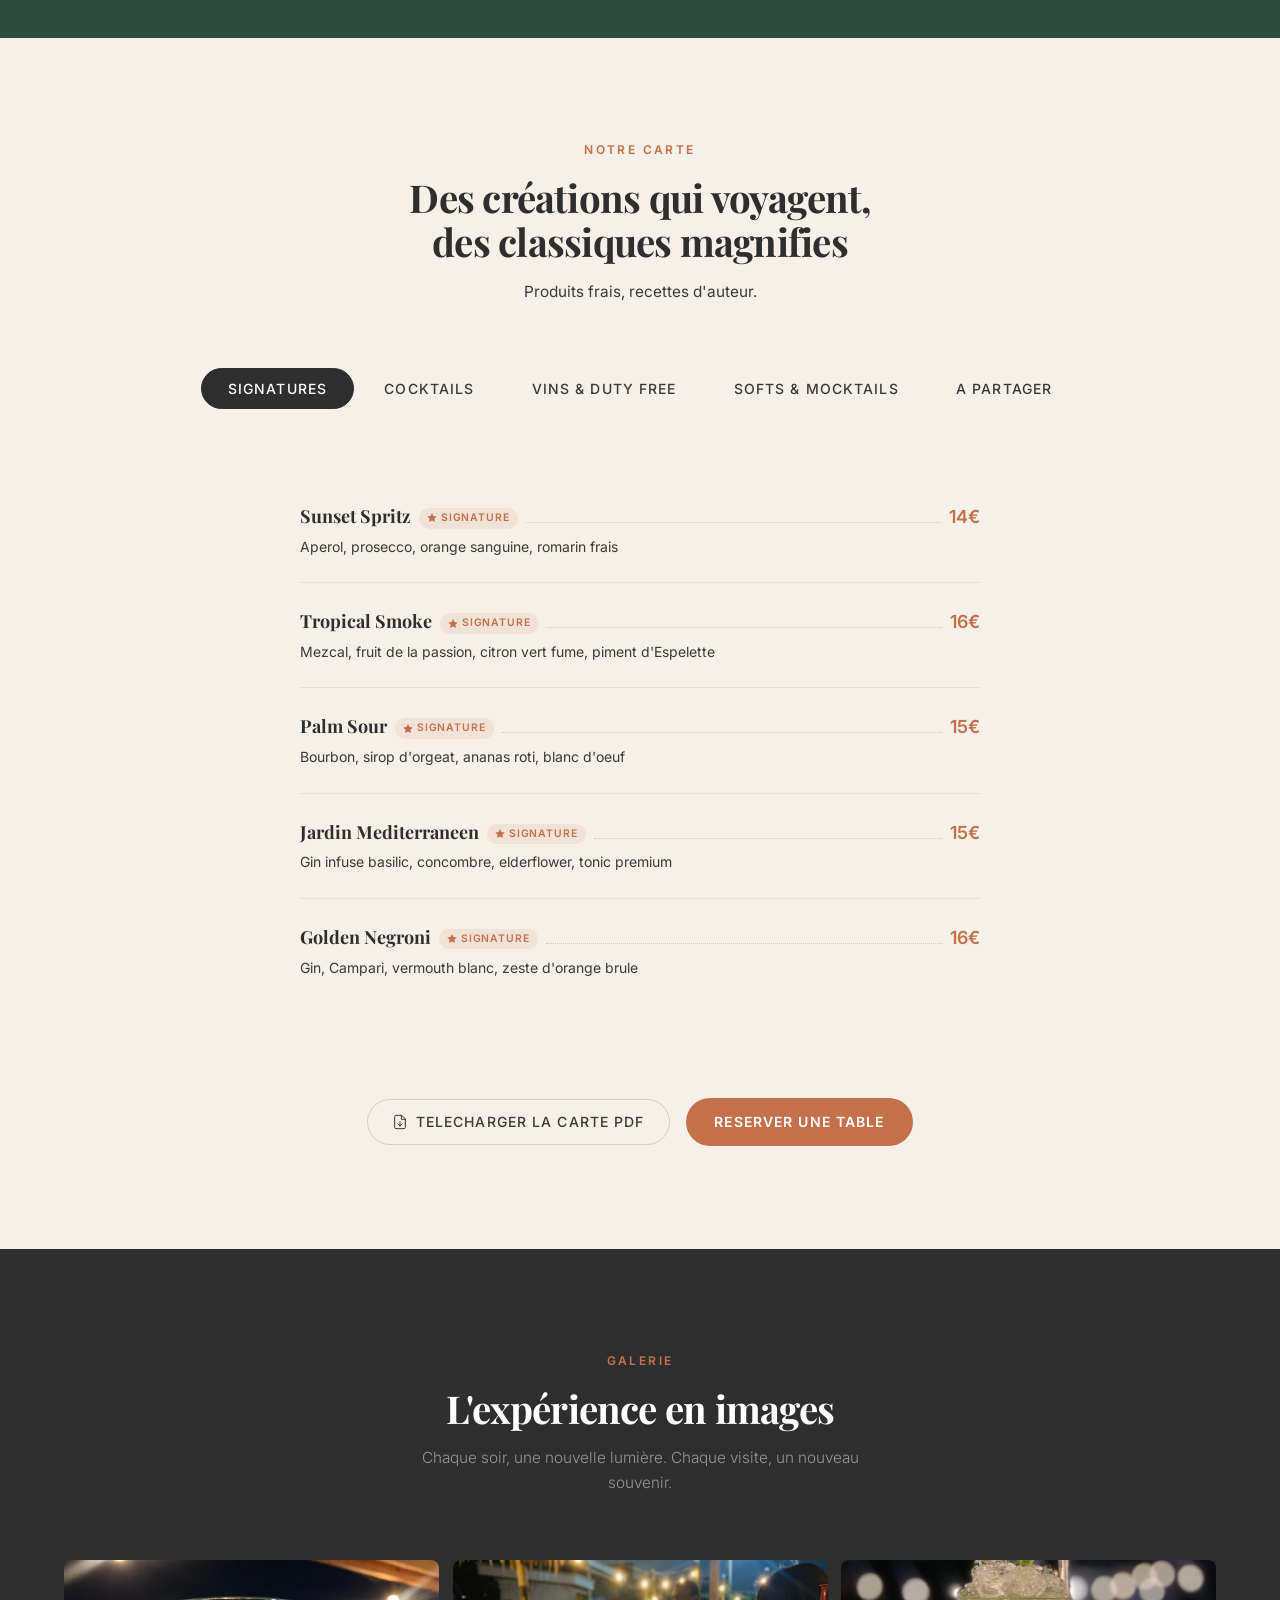
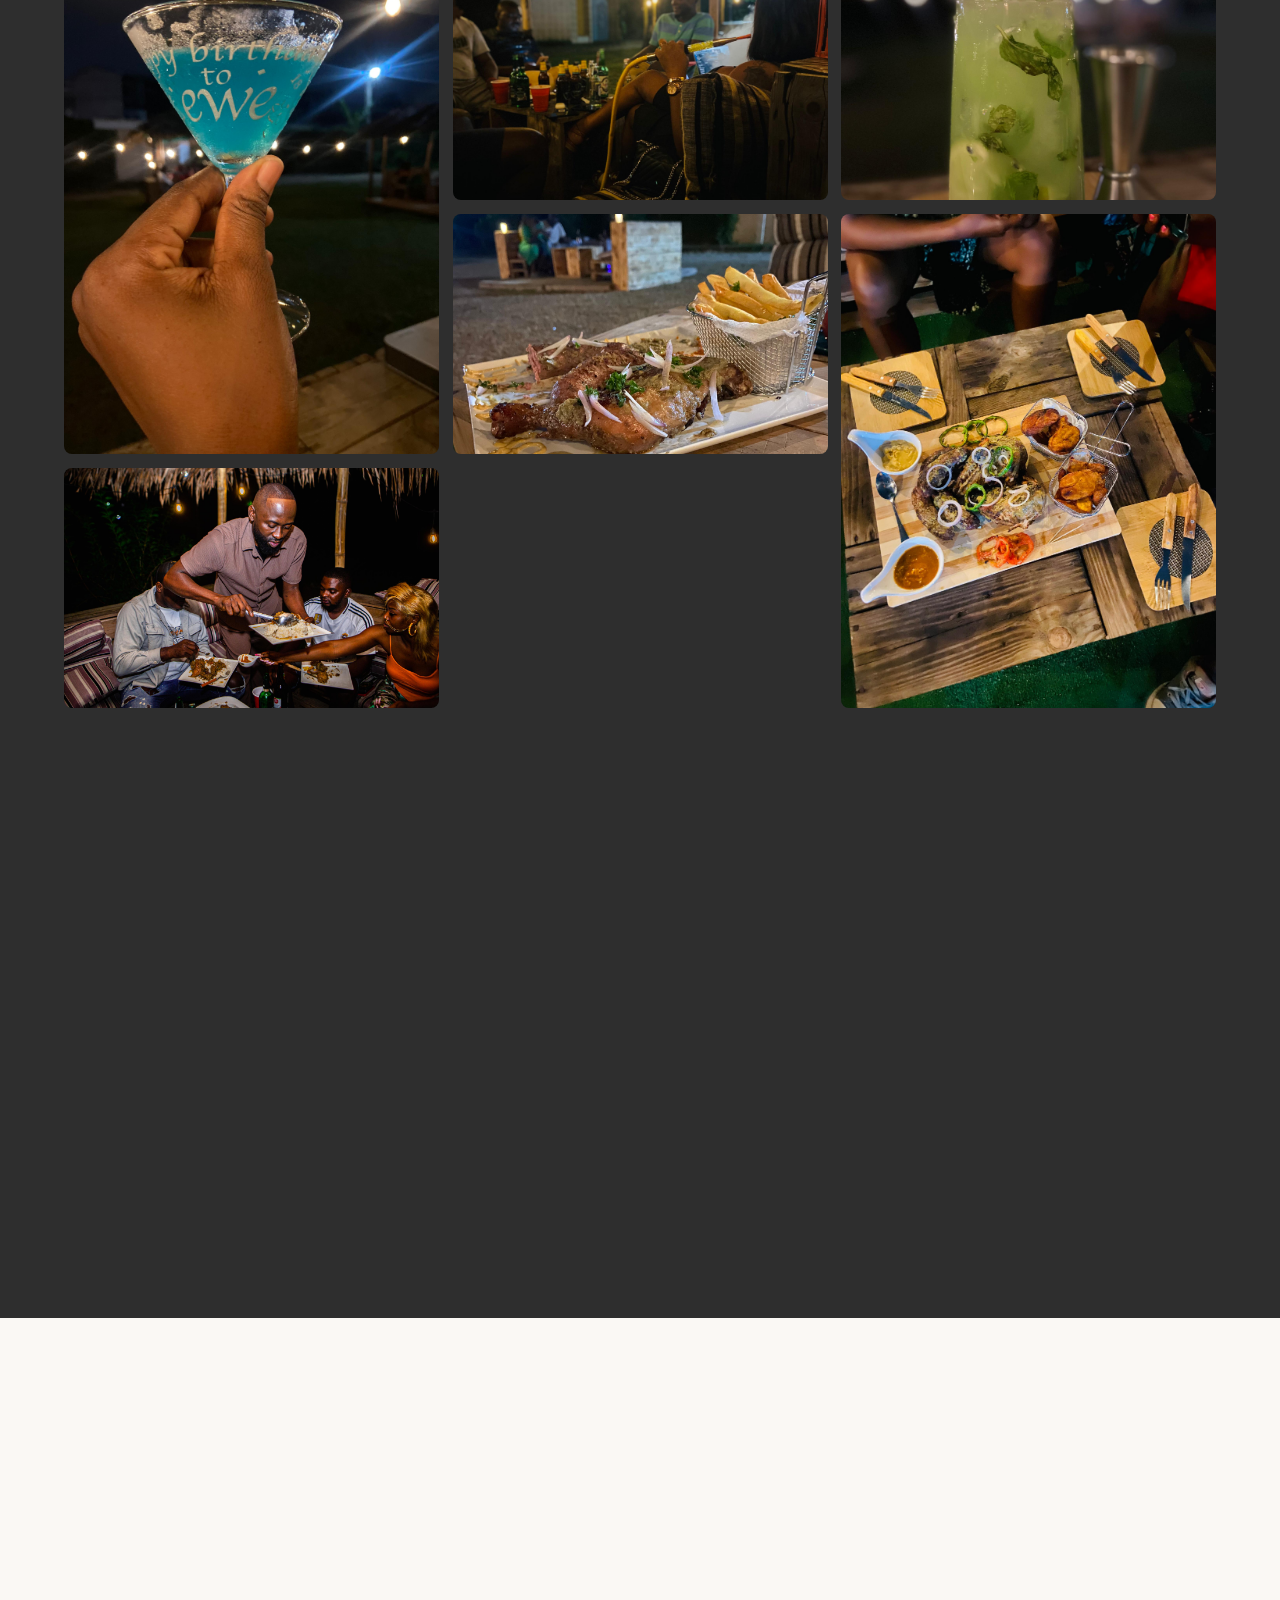
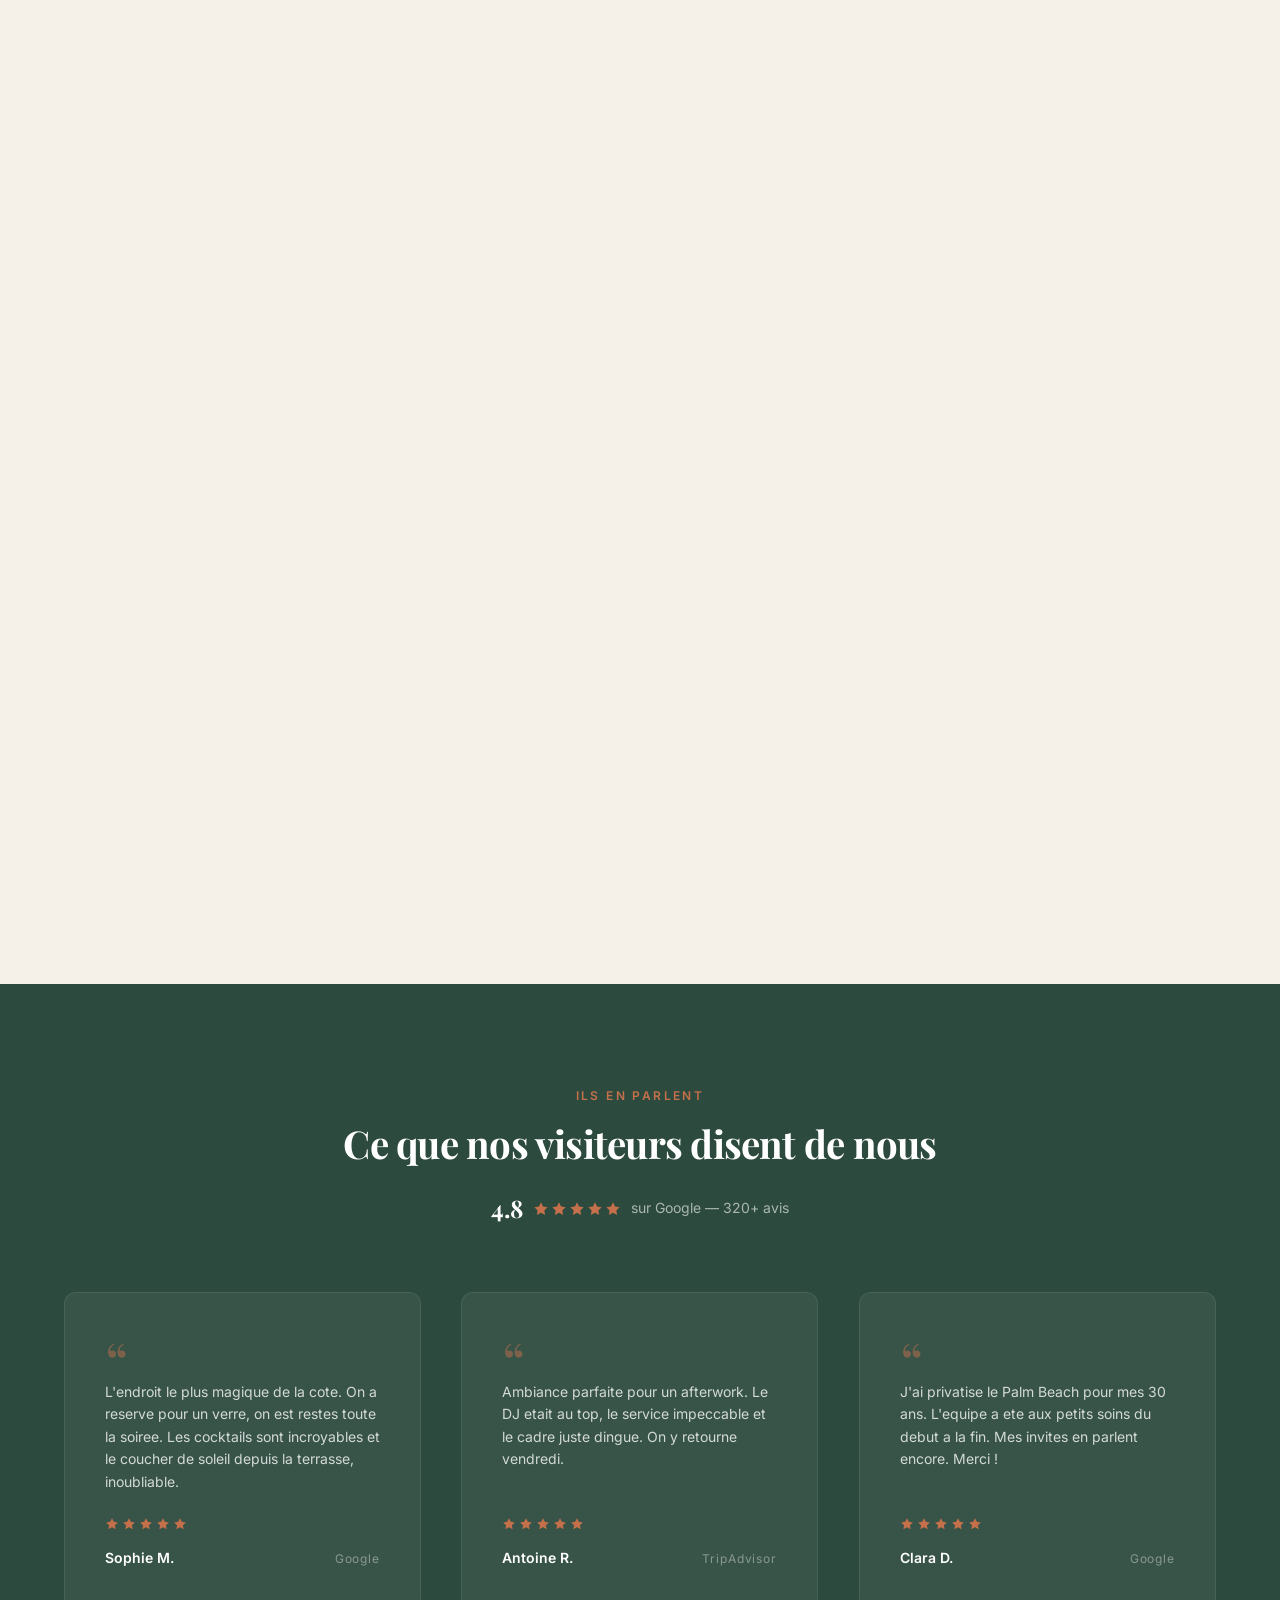
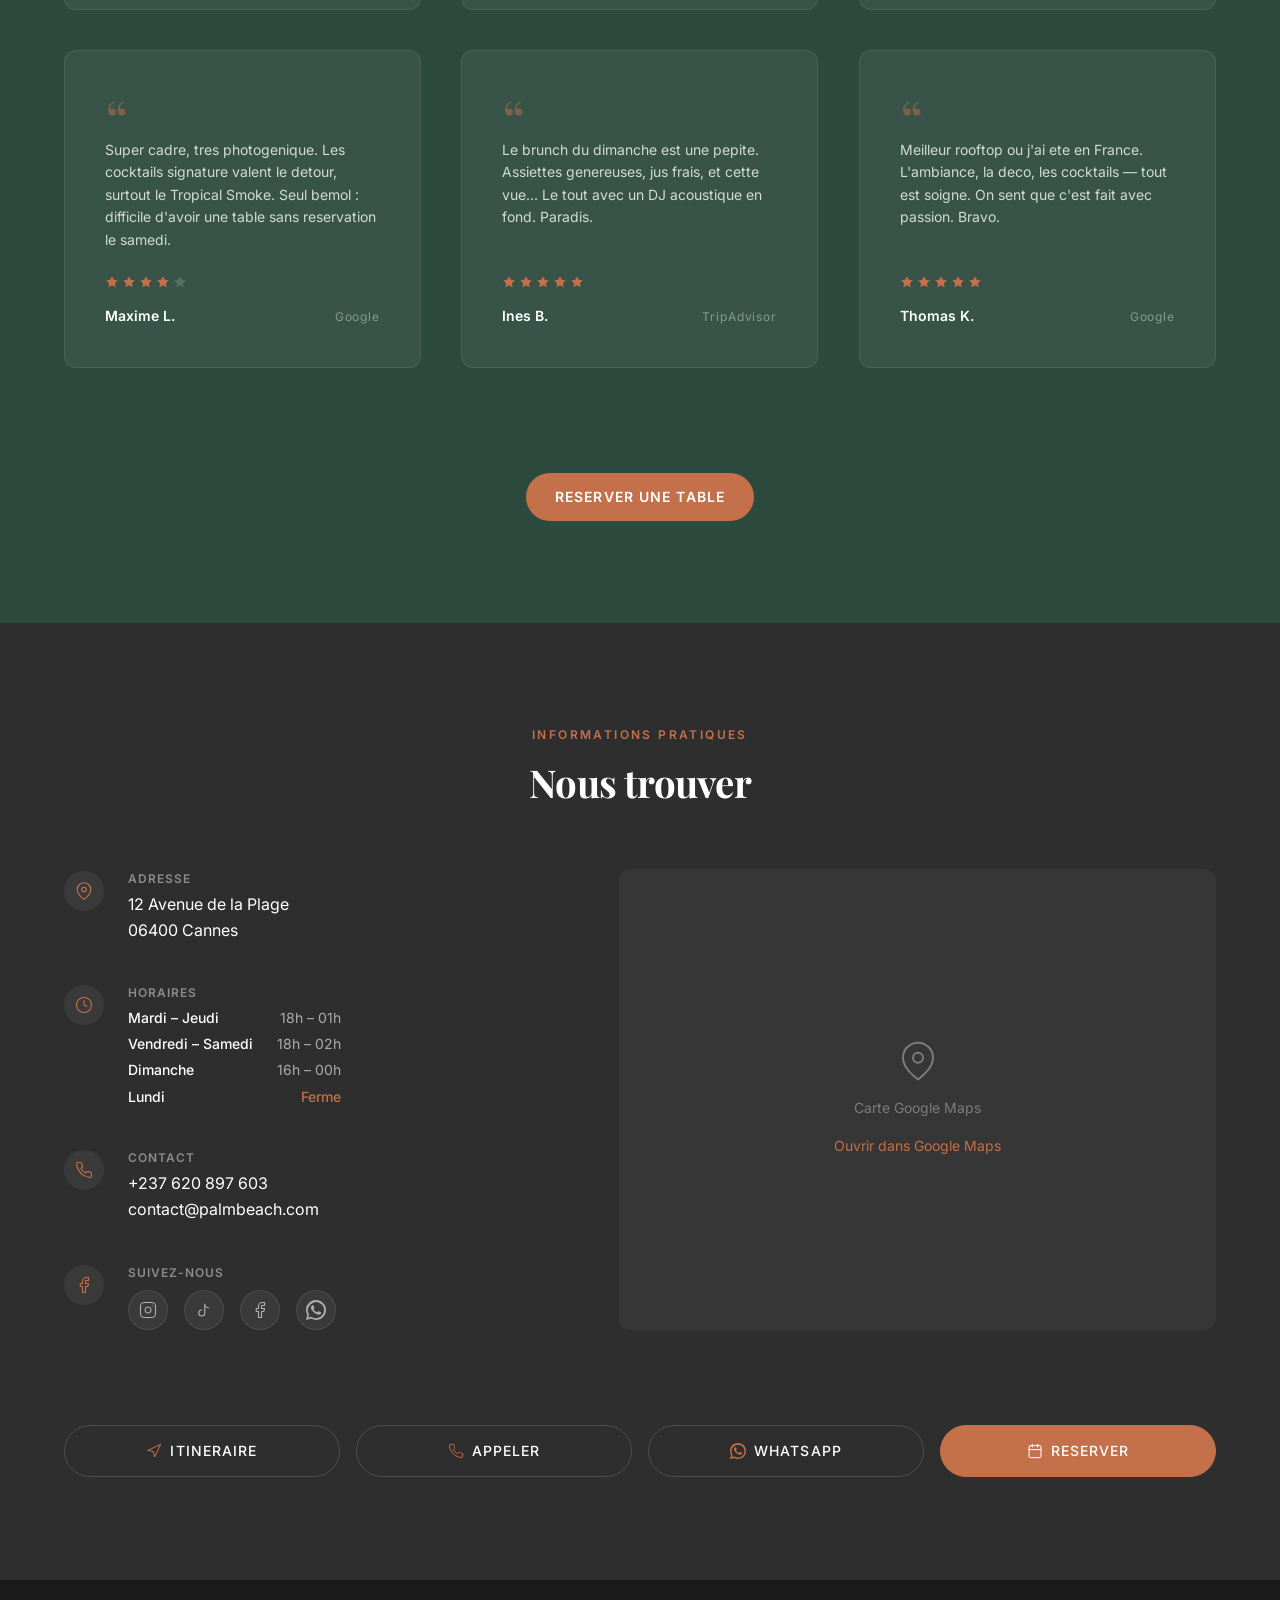
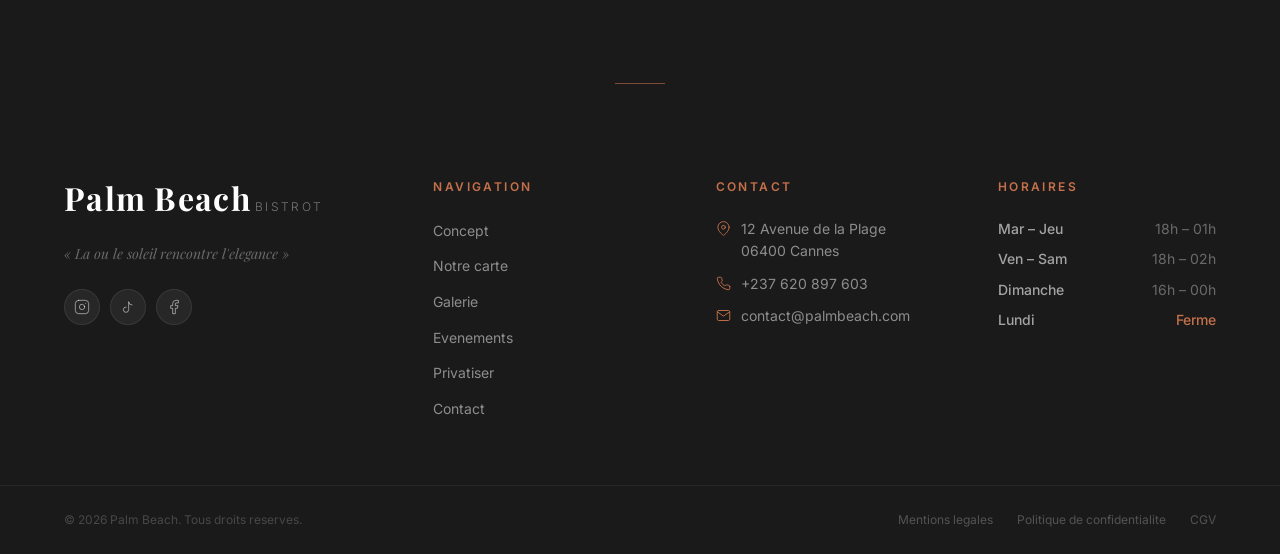
==== commit 86dd0abc: "Finition" ====
--- a/index.html
+++ b/index.html
@@ -3,9 +3,9 @@
 <head>
   <meta charset="UTF-8">
   <meta name="viewport" content="width=device-width, initial-scale=1.0">
-  <title>Palm Beach Cannes — Rooftop Bar, Cocktails & DJ Sets | Terrasse Premium</title>
-  <meta name="description" content="Palm Beach, rooftop bar et terrasse premium a Cannes. Cocktails signature, DJ sets au coucher du soleil, brunchs, privatisation d'evenements. Reservez votre table en ligne.">
-  <meta name="keywords" content="rooftop Cannes, bar terrasse Cannes, cocktails signature, DJ set coucher soleil, Palm Beach Cannes, bar lounge Cote d'Azur, privatisation evenement Cannes, brunch Cannes, rooftop bar France, meilleur rooftop Cannes">
+  <title>Palm Beach Cannes — Bistrot, Cocktails & Terrasse Plein Air | Cannes</title>
+  <meta name="description" content="Palm Beach, bistrot et terrasse plein air a Cannes. Cocktails signature, ambiance fun au coucher du soleil, brunchs, privatisation d'evenements. Reservez votre table en ligne.">
+  <meta name="keywords" content="bistrot Cannes, bar terrasse Cannes, cocktails signature, ambiance fun Cannes, Palm Beach Cannes, terrasse plein air Cote d'Azur, privatisation evenement Cannes, brunch Cannes, bistrot bar Cannes, meilleur bistrot Cannes">
   <meta name="theme-color" content="#1A1A1A">
   <meta name="robots" content="index, follow, max-snippet:-1, max-image-preview:large, max-video-preview:-1">
   <link rel="canonical" href="https://palmbeach.com/">
@@ -15,21 +15,21 @@
   <!-- Open Graph / Facebook -->
   <meta property="og:type" content="website">
   <meta property="og:url" content="https://palmbeach.com/">
-  <meta property="og:title" content="Palm Beach Cannes — Rooftop Bar & Terrasse Premium">
-  <meta property="og:description" content="Cocktails signature, DJ sets au coucher du soleil, brunchs et privatisation. Le rooftop incontournable de Cannes.">
-  <meta property="og:image" content="https://palmbeach.com/assets/images/og-image.jpg">
-  <meta property="og:image:width" content="1200">
-  <meta property="og:image:height" content="630">
-  <meta property="og:image:alt" content="Terrasse rooftop du Palm Beach a Cannes au coucher du soleil">
+  <meta property="og:title" content="Palm Beach Cannes — Bistrot & Terrasse Plein Air">
+  <meta property="og:description" content="Cocktails signature, ambiance fun au coucher du soleil, brunchs et privatisation. Le bistrot incontournable de Cannes.">
+  <meta property="og:image" content="https://palmbeach.com/data/assets/og-image.jpg">
+  <meta property="og:image:width" content="2560">
+  <meta property="og:image:height" content="1968">
+  <meta property="og:image:alt" content="Bar en bois du Palm Beach Cannes avec bouteilles et guirlandes lumineuses">
   <meta property="og:locale" content="fr_FR">
   <meta property="og:site_name" content="Palm Beach Cannes">
 
   <!-- Twitter Card -->
   <meta name="twitter:card" content="summary_large_image">
-  <meta name="twitter:title" content="Palm Beach Cannes — Rooftop Bar & Terrasse Premium">
-  <meta name="twitter:description" content="Cocktails signature, DJ sets au coucher du soleil, brunchs et privatisation. Le rooftop incontournable de Cannes.">
-  <meta name="twitter:image" content="https://palmbeach.com/assets/images/og-image.jpg">
-  <meta name="twitter:image:alt" content="Terrasse rooftop du Palm Beach a Cannes au coucher du soleil">
+  <meta name="twitter:title" content="Palm Beach Cannes — Bistrot & Terrasse Plein Air">
+  <meta name="twitter:description" content="Cocktails signature, ambiance fun au coucher du soleil, brunchs et privatisation. Le bistrot incontournable de Cannes.">
+  <meta name="twitter:image" content="https://palmbeach.com/data/assets/og-image.jpg">
+  <meta name="twitter:image:alt" content="Bar en bois du Palm Beach Cannes avec bouteilles et guirlandes lumineuses">
 
   <!-- Fonts -->
   <link rel="preconnect" href="https://fonts.googleapis.com">
@@ -67,14 +67,14 @@
     "@id": "https://palmbeach.com/#business",
     "name": "Palm Beach",
     "alternateName": "Palm Beach Cannes",
-    "description": "Rooftop bar et terrasse premium a Cannes. Cocktails signature, DJ sets au coucher du soleil, brunchs dominicaux et privatisation d'evenements sur la Cote d'Azur.",
+    "description": "Bistrot et terrasse plein air a Cannes. Cocktails signature, ambiance fun au coucher du soleil, brunchs dominicaux et privatisation d'evenements sur la Cote d'Azur.",
     "url": "https://palmbeach.com",
-    "telephone": "+33600000000",
+    "telephone": "+237620897603",
     "email": "contact@palmbeach.com",
     "image": [
-      "https://palmbeach.com/assets/images/og-image.jpg"
+      "https://palmbeach.com/data/assets/og-image.jpg"
     ],
-    "logo": "https://palmbeach.com/assets/images/logo.png",
+    "logo": "https://palmbeach.com/assets/logo.png",
     "address": {
       "@type": "PostalAddress",
       "streetAddress": "12 Avenue de la Plage",
@@ -115,8 +115,8 @@
     "currenciesAccepted": "EUR",
     "paymentAccepted": "Cash, Credit Card, Apple Pay, Google Pay",
     "amenityFeature": [
-      {"@type": "LocationFeatureSpecification", "name": "Rooftop Terrace", "value": true},
-      {"@type": "LocationFeatureSpecification", "name": "DJ Sets", "value": true},
+      {"@type": "LocationFeatureSpecification", "name": "Terrasse Plein Air", "value": true},
+      {"@type": "LocationFeatureSpecification", "name": "Ambiance Musicale", "value": true},
       {"@type": "LocationFeatureSpecification", "name": "Private Events", "value": true},
       {"@type": "LocationFeatureSpecification", "name": "Outdoor Seating", "value": true}
     ],
@@ -159,12 +159,12 @@
     "@type": "WebSite",
     "name": "Palm Beach Cannes",
     "url": "https://palmbeach.com",
-    "description": "Site officiel du Palm Beach, rooftop bar et terrasse premium a Cannes.",
+    "description": "Site officiel du Palm Beach, bistrot et terrasse plein air a Cannes.",
     "publisher": {
       "@type": "Organization",
       "name": "Palm Beach",
       "url": "https://palmbeach.com",
-      "logo": "https://palmbeach.com/assets/images/logo.png",
+      "logo": "https://palmbeach.com/assets/logo.png",
       "sameAs": [
         "https://instagram.com/palmbeach",
         "https://tiktok.com/@palmbeach",
@@ -201,7 +201,7 @@
         "name": "Ou se trouve le Palm Beach a Cannes ?",
         "acceptedAnswer": {
           "@type": "Answer",
-          "text": "Le Palm Beach est situe au 12 Avenue de la Plage, 06400 Cannes. C'est un rooftop bar avec terrasse premium offrant une vue panoramique a 360 degres."
+          "text": "Le Palm Beach est situe au 12 Avenue de la Plage, 06400 Cannes. C'est un bistrot avec terrasse plein air offrant une vue panoramique a 360 degres sur le ciel et la nature."
         }
       },
       {
@@ -230,10 +230,10 @@
       },
       {
         "@type": "Question",
-        "name": "Quel type de musique est joue au Palm Beach ?",
+        "name": "Quelle est l'ambiance musicale au Palm Beach ?",
         "acceptedAnswer": {
           "@type": "Answer",
-          "text": "Le Palm Beach propose des DJ sets avec une programmation deep house, afro et tropical. Des sets live sont organises chaque week-end du sunset jusqu'a la nuit."
+          "text": "Le Palm Beach propose une programmation musicale soignee, diffusee par Bluetooth. Une ambiance fun et chaleureuse, chaque soir du sunset jusqu'a la nuit."
         }
       }
     ]
@@ -249,7 +249,7 @@
       <!-- Logo -->
       <a href="#" class="header__logo" aria-label="Palm Beach — Retour a l'accueil">
         <span class="header__logo-name">Palm Beach</span>
-        <span class="header__logo-tagline">Rooftop Lounge</span>
+        <span class="header__logo-tagline">Bistrot</span>
       </a>
 
       <!-- Navigation -->
@@ -265,7 +265,7 @@
       </nav>
 
       <!-- CTA Reservation -->
-      <a href="https://wa.me/237658994705?text=Bonjour%2C%20je%20souhaite%20r%C3%A9server%20une%20table%20au%20Palm%20Beach." target="_blank" rel="noopener noreferrer" class="btn btn-primary header__cta">Reserver</a>
+      <a href="https://wa.me/237620897603?text=Bonjour%2C%20je%20souhaite%20r%C3%A9server%20une%20table%20au%20Palm%20Beach." target="_blank" rel="noopener noreferrer" class="btn btn-primary header__cta">Reserver</a>
 
       <!-- Burger (mobile) -->
       <button
@@ -293,7 +293,7 @@
           <li><a href="#privatiser" class="mobile-menu__link" data-nav-link>Privatiser</a></li>
           <li><a href="#contact" class="mobile-menu__link" data-nav-link>Contact</a></li>
         </ul>
-        <a href="https://wa.me/237658994705?text=Bonjour%2C%20je%20souhaite%20r%C3%A9server%20une%20table%20au%20Palm%20Beach." target="_blank" rel="noopener noreferrer" class="btn btn-primary mobile-menu__cta" data-nav-link>Reserver une table</a>
+        <a href="https://wa.me/237620897603?text=Bonjour%2C%20je%20souhaite%20r%C3%A9server%20une%20table%20au%20Palm%20Beach." target="_blank" rel="noopener noreferrer" class="btn btn-primary mobile-menu__cta" data-nav-link>Reserver une table</a>
       </nav>
     </div>
   </header>
@@ -308,8 +308,8 @@
       Replace src with your actual hero image.
       Recommended: 1920x1080 minimum, sunset/golden hour rooftop shot.
       For video: replace <img> with:
-      <video class="hero__media hero__media--animate" autoplay muted loop playsinline poster="assets/images/hero/hero-poster.jpg">
-        <source src="assets/images/hero/hero.mp4" type="video/mp4">
+      <video class="hero__media hero__media--animate" autoplay muted loop playsinline poster="assets/hero/hero-poster.jpg">
+        <source src="assets/hero/hero.mp4" type="video/mp4">
       </video>
     -->
     <img
@@ -329,7 +329,7 @@
     <div class="hero__content">
       <div class="hero__ornament" aria-hidden="true"></div>
 
-      <h1 class="hero__title">Palm Beach <span class="sr-only">Cannes — Rooftop Bar & Terrasse Premium</span></h1>
+      <h1 class="hero__title">Palm Beach <span class="sr-only">Cannes — Bistrot & Terrasse Plein Air</span></h1>
 
       <p class="hero__tagline">La où le soleil rencontre l'elegance</p>
 
@@ -338,11 +338,11 @@
         <span class="hero__sep" aria-hidden="true">&mdash;</span>
         <span>Cocktails signature</span>
         <span class="hero__sep" aria-hidden="true">&mdash;</span>
-        <span>DJ sets au coucher du soleil</span>
+        <span>Ambiance fun au coucher du soleil</span>
       </p>
 
       <div class="hero__ctas">
-        <a href="https://wa.me/237658994705?text=Bonjour%2C%20je%20souhaite%20r%C3%A9server%20une%20table%20au%20Palm%20Beach." target="_blank" rel="noopener noreferrer" class="btn btn-primary hero__cta-primary">Reserver une table</a>
+        <a href="https://wa.me/237620897603?text=Bonjour%2C%20je%20souhaite%20r%C3%A9server%20une%20table%20au%20Palm%20Beach." target="_blank" rel="noopener noreferrer" class="btn btn-primary hero__cta-primary">Reserver une table</a>
         <a href="#concept" class="btn btn-outline hero__cta-secondary">Decouvrir le lieu</a>
       </div>
     </div>
@@ -366,7 +366,7 @@
         <div class="concept__image-wrapper" data-reveal="left">
           <img
             class="concept__image"
-            src="https://images.unsplash.com/photo-1600596542815-ffad4c1539a9?auto=format&fit=crop&w=800&q=80"
+            src="data/assets/adn-section.jpg"
             alt="Terrasse vegetalisee du rooftop Palm Beach Cannes baignee de lumiere doree au golden hour"
             loading="lazy"
           >
@@ -377,15 +377,15 @@
           <span class="concept__surtitle">Notre ADN</span>
 
           <h2 class="concept__title">
-            Un rooftop ne dans<br>la <em>lumiere du sud</em>
+            Un bistrot né dans<br>la <em>lumière du Littoral</em>
           </h2>
 
           <p class="concept__description">
-            Palm Beach n'est pas un bar de plus. C'est une parenthese suspendue entre ciel et mer, ou chaque detail a ete pense pour eveiller les sens. La vegetation tropicale se mele au bois brut, les cocktails sont crees comme des oeuvres, et la musique accompagne le soleil jusqu'a ce qu'il disparaisse a l'horizon.
+            Palm Beach n'est pas un bar de plus. C'est une parenthese entre ciel et nature, ou chaque detail a ete pense pour eveiller les sens. La vegetation tropicale se mele au bois brut, les cocktails sont crees comme des oeuvres, et la musique accompagne le soleil jusqu'a ce qu'il disparaisse a l'horizon.
           </p>
 
           <p class="concept__description">
-            Ici, on ne vient pas simplement boire un verre. On vient vivre un moment.
+            Ici, on ne vient pas simplement boire un verre. On vient vivre un moment inoubliable.
           </p>
 
           <span class="concept__signature">&mdash; L'equipe Palm Beach</span>
@@ -406,7 +406,7 @@
           </div>
           <h3 class="concept__pillar-title">Golden Hour</h3>
           <p class="concept__pillar-text">
-            Un coucher de soleil en premiere loge, chaque soir. La lumiere ici n'est pas un decor, c'est l'experience.
+            Une soirée en premiere loge, chaque soir. La lumiere ici n'est pas un decor, c'est l'experience.
           </p>
         </div>
 
@@ -437,7 +437,7 @@
           </div>
           <h3 class="concept__pillar-title">Son & vibrations</h3>
           <p class="concept__pillar-text">
-            Deep house, afro, tropical. Nos DJs posent le tempo de vos soirees avec une programmation soignee.
+            Une programmation soignee diffusée par Bluetooth. L'ambiance parfaite, sans contrainte.
           </p>
         </div>
 
@@ -453,7 +453,7 @@
           </div>
           <h3 class="concept__pillar-title">Ecrin vegetal</h3>
           <p class="concept__pillar-text">
-            Palmiers, bougainvilliers, bois naturel. Un cadre tropical pense comme un jardin suspendu au-dessus de la ville.
+            Palmiers, bois naturel. Un cadre tropical pense comme un jardin suspendu au-dessus de la ville.
           </p>
         </div>
 
@@ -469,7 +469,7 @@
       <!-- Section header -->
       <div class="features__header" data-reveal>
         <span class="features__surtitle">Pourquoi Palm Beach</span>
-        <h2 class="features__title">L'endroit ou chaque detail<br>fait la difference</h2>
+        <h2 class="features__title">L'endroit où chaque détail<br>fait la différence</h2>
         <p class="features__subtitle">Six raisons de nous rejoindre ce soir.</p>
       </div>
 
@@ -479,19 +479,19 @@
         <div class="features__card" data-reveal data-reveal-delay="1">
           <span class="features__card-accent" data-count="360" data-count-suffix="°">360°</span>
           <h3 class="features__card-title">Vue panoramique</h3>
-          <p class="features__card-text">Une terrasse ouverte sur le ciel, la mer et les toits de la ville.</p>
+          <p class="features__card-text">Une terrasse ouverte en plein air, au coeur de la nature.</p>
         </div>
 
         <div class="features__card" data-reveal data-reveal-delay="2">
           <span class="features__card-accent" data-count="40" data-count-prefix="+">+40</span>
           <h3 class="features__card-title">Cocktails signature</h3>
-          <p class="features__card-text">Une carte creative, des produits frais, renouvelee chaque saison.</p>
+          <p class="features__card-text">Une carte créative, des produits frais, renouvelée chaque saison.</p>
         </div>
 
         <div class="features__card" data-reveal data-reveal-delay="3">
           <span class="features__card-accent">Live</span>
-          <h3 class="features__card-title">DJ sets & musique live</h3>
-          <p class="features__card-text">Programmation curatee chaque week-end, du sunset a la nuit.</p>
+          <h3 class="features__card-title">Ambiance fun & musique live</h3>
+          <p class="features__card-text">Programmation curatée chaque week-end, du sunset à la nuit.</p>
         </div>
 
         <div class="features__card" data-reveal data-reveal-delay="4">
@@ -503,20 +503,20 @@
         <div class="features__card" data-reveal data-reveal-delay="5">
           <span class="features__card-accent">#1</span>
           <h3 class="features__card-title">Spot le plus photogenique</h3>
-          <p class="features__card-text">Le cadre le plus instagrammable de la cote. Votre feed va nous remercier.</p>
+          <p class="features__card-text">Le cadre le plus instagrammable de la côte. Votre feed va nous remercier.</p>
         </div>
 
         <div class="features__card" data-reveal data-reveal-delay="6">
           <span class="features__card-accent" data-count="100" data-count-suffix="%">100%</span>
           <h3 class="features__card-title">Privatisable</h3>
-          <p class="features__card-text">Anniversaires, corporate, soirees privees. Un lieu entierement a vous.</p>
+          <p class="features__card-text">Anniversaires, corporate, soirées privées. Un lieu entièrement à vous.</p>
         </div>
 
       </div>
 
       <!-- CTA -->
       <div class="features__cta" data-reveal>
-        <a href="https://wa.me/237658994705?text=Bonjour%2C%20je%20souhaite%20r%C3%A9server%20une%20table%20au%20Palm%20Beach." target="_blank" rel="noopener noreferrer" class="btn btn-primary">Reserver une table</a>
+        <a href="https://wa.me/237620897603?text=Bonjour%2C%20je%20souhaite%20r%C3%A9server%20une%20table%20au%20Palm%20Beach." target="_blank" rel="noopener noreferrer" class="btn btn-primary">Réserver une table</a>
       </div>
 
     </div>
@@ -529,8 +529,8 @@
       <!-- Header -->
       <div class="menu__header" data-reveal>
         <span class="menu__surtitle">Notre carte</span>
-        <h2 class="menu__title">Des creations qui voyagent,<br>des classiques magnifies</h2>
-        <p class="menu__subtitle">Produits frais, recettes d'auteur, carte renouvelee chaque saison.</p>
+        <h2 class="menu__title">Des créations qui voyagent,<br>des classiques magnifies</h2>
+        <p class="menu__subtitle">Produits frais, recettes d'auteur.</p>
       </div>
 
       <!-- Tabs (rendered by JS from menu.json) -->
@@ -541,7 +541,7 @@
 
       <!-- Footer: PDF + CTA -->
       <div class="menu__footer" data-reveal>
-        <a href="assets/palm-beach-carte.pdf" class="menu__pdf-link" target="_blank" rel="noopener">
+        <a href="data/palm-beach-carte.pdf" class="menu__pdf-link" target="_blank" rel="noopener">
           <svg xmlns="http://www.w3.org/2000/svg" viewBox="0 0 24 24" stroke-width="1.5" stroke-linecap="round" stroke-linejoin="round">
             <path d="M14 2H6a2 2 0 0 0-2 2v16a2 2 0 0 0 2 2h12a2 2 0 0 0 2-2V8z"/>
             <polyline points="14 2 14 8 20 8"/>
@@ -550,32 +550,32 @@
           </svg>
           Telecharger la carte PDF
         </a>
-        <a href="https://wa.me/237658994705?text=Bonjour%2C%20je%20souhaite%20r%C3%A9server%20une%20table%20au%20Palm%20Beach." target="_blank" rel="noopener noreferrer" class="btn btn-primary">Reserver une table</a>
+        <a href="https://wa.me/237620897603?text=Bonjour%2C%20je%20souhaite%20r%C3%A9server%20une%20table%20au%20Palm%20Beach." target="_blank" rel="noopener noreferrer" class="btn btn-primary">Reserver une table</a>
       </div>
 
     </div>
   </section>
 
   <!-- ========== GALERIE ========== -->
-  <section class="gallery" id="galerie" aria-label="Galerie photos du rooftop">
+  <section class="gallery" id="galerie" aria-label="Galerie photos du Palm Beach">
     <div class="container">
 
       <!-- Header -->
       <div class="gallery__header" data-reveal>
         <span class="gallery__surtitle">Galerie</span>
-        <h2 class="gallery__title">L'experience en images</h2>
-        <p class="gallery__subtitle">Chaque soir, une nouvelle lumiere. Chaque visite, un nouveau souvenir.</p>
-      </div>
-
-      <!-- Grid: 8 images, asymmetric layout -->
+        <h2 class="gallery__title">L'expérience en images</h2>
+        <p class="gallery__subtitle">Chaque soir, une nouvelle lumière. Chaque visite, un nouveau souvenir.</p>
+      </div>
+
+      <!-- Grid: 9 images, asymmetric layout -->
       <div class="gallery__grid">
 
         <!-- 1: Tall — vue terrasse -->
         <div class="gallery__item gallery__item--tall" data-gallery data-caption="La terrasse au golden hour" tabindex="0" data-reveal data-reveal-delay="1">
           <img
             class="gallery__item-img"
-            src="https://images.unsplash.com/photo-1517248135467-4c7edcad34c4?auto=format&fit=crop&w=600&q=75"
-            alt="Terrasse rooftop bar Palm Beach Cannes au coucher du soleil golden hour"
+            src="data/assets/IMG-20260328-WA0095.jpg"
+            alt="Terrasse Palm Beach Cannes au coucher du soleil golden hour"
             loading="lazy"
           >
           <div class="gallery__item-overlay" aria-hidden="true">
@@ -583,25 +583,25 @@
           </div>
         </div>
 
-        <!-- 2: Normal — cocktail -->
-        <div class="gallery__item" data-gallery data-caption="Cocktails signature" tabindex="0" data-reveal data-reveal-delay="2">
+        <!-- 2: Normal — ambiance -->
+        <div class="gallery__item" data-gallery data-caption="L'ambiance du lieu" tabindex="0" data-reveal data-reveal-delay="2">
           <img
             class="gallery__item-img"
-            src="https://images.unsplash.com/photo-1551024709-8f23befc6f87?auto=format&fit=crop&w=400&q=75"
-            alt="Cocktail signature du rooftop bar Palm Beach Cannes"
+            src="data/assets/IMG-20260328-WA0105.jpg"
+            alt="Ambiance Palm Beach Cannes"
             loading="lazy"
           >
           <div class="gallery__item-overlay" aria-hidden="true">
-            <span class="gallery__item-caption">Cocktails signature</span>
-          </div>
-        </div>
-
-        <!-- 3: Normal — details deco -->
+            <span class="gallery__item-caption">L'ambiance du lieu</span>
+          </div>
+        </div>
+
+        <!-- 3: Normal — details -->
         <div class="gallery__item" data-gallery data-caption="Details & decoration" tabindex="0" data-reveal data-reveal-delay="3">
           <img
             class="gallery__item-img"
-            src="https://images.unsplash.com/photo-1525268323446-0505b6fe7778?auto=format&fit=crop&w=400&q=75"
-            alt="Decoration tropicale du rooftop lounge Palm Beach Cannes"
+            src="data/assets/IMG-20260328-WA0106.jpg"
+            alt="Details et decoration Palm Beach Cannes"
             loading="lazy"
           >
           <div class="gallery__item-overlay" aria-hidden="true">
@@ -609,29 +609,29 @@
           </div>
         </div>
 
-        <!-- 4: Normal — plat -->
-        <div class="gallery__item" data-gallery data-caption="A partager entre amis" tabindex="0" data-reveal data-reveal-delay="4">
+        <!-- 4: Normal — moment -->
+        <div class="gallery__item" data-gallery data-caption="Un moment unique" tabindex="0" data-reveal data-reveal-delay="4">
           <img
             class="gallery__item-img"
-            src="https://images.unsplash.com/photo-1544025162-d76694265947?auto=format&fit=crop&w=400&q=75"
-            alt="Planche tapas a partager entre amis au rooftop Palm Beach Cannes"
+            src="data/assets/IMG-20260328-WA0109.jpg"
+            alt="Un moment unique au Palm Beach Cannes"
             loading="lazy"
           >
           <div class="gallery__item-overlay" aria-hidden="true">
-            <span class="gallery__item-caption">A partager entre amis</span>
-          </div>
-        </div>
-
-        <!-- 5: Tall — ambiance soiree -->
-        <div class="gallery__item gallery__item--tall" data-gallery data-caption="L'ambiance du soir" tabindex="0" data-reveal data-reveal-delay="5">
+            <span class="gallery__item-caption">Un moment unique</span>
+          </div>
+        </div>
+
+        <!-- 5: Tall — cadre vegetal -->
+        <div class="gallery__item gallery__item--tall" data-gallery data-caption="L'ecrin vegetal" tabindex="0" data-reveal data-reveal-delay="5">
           <img
             class="gallery__item-img"
-            src="https://images.unsplash.com/photo-1470337458703-46ad1756a187?auto=format&fit=crop&w=600&q=75"
-            alt="Ambiance soiree DJ set au rooftop bar Palm Beach Cannes"
+            src="data/assets/IMG-20260328-WA0111.jpg"
+            alt="Cadre vegetal et nature Palm Beach Cannes"
             loading="lazy"
           >
           <div class="gallery__item-overlay" aria-hidden="true">
-            <span class="gallery__item-caption">L'ambiance du soir</span>
+            <span class="gallery__item-caption">L'ecrin vegetal</span>
           </div>
         </div>
 
@@ -639,8 +639,8 @@
         <div class="gallery__item" data-gallery data-caption="Le bar" tabindex="0" data-reveal data-reveal-delay="6">
           <img
             class="gallery__item-img"
-            src="https://images.unsplash.com/photo-1572116469696-31de0f17cc34?auto=format&fit=crop&w=400&q=75"
-            alt="Comptoir du bar a cocktails Palm Beach Cannes"
+            src="data/assets/IMG-20260328-WA0120.jpg"
+            alt="Le bar du Palm Beach Cannes"
             loading="lazy"
           >
           <div class="gallery__item-overlay" aria-hidden="true">
@@ -652,8 +652,8 @@
         <div class="gallery__item gallery__item--wide" data-gallery data-caption="Vue panoramique au sunset" tabindex="0" data-reveal data-reveal-delay="7">
           <img
             class="gallery__item-img"
-            src="https://images.unsplash.com/photo-1507003211169-0a1dd7228f2d?auto=format&fit=crop&w=900&q=75"
-            alt="Vue panoramique sunset depuis le rooftop Palm Beach Cannes Cote d'Azur"
+            src="data/assets/IMG-20260328-WA0123.jpg"
+            alt="Vue panoramique au sunset depuis le Palm Beach Cannes"
             loading="lazy"
           >
           <div class="gallery__item-overlay" aria-hidden="true">
@@ -665,12 +665,25 @@
         <div class="gallery__item" data-gallery data-caption="La vie du lieu" tabindex="0" data-reveal data-reveal-delay="8">
           <img
             class="gallery__item-img"
-            src="https://images.unsplash.com/photo-1528495612343-9ca9f4a4de28?auto=format&fit=crop&w=400&q=75"
-            alt="Clients profitant de l'ambiance lounge du rooftop Palm Beach Cannes"
+            src="data/assets/IMG-20260328-WA0135.jpg"
+            alt="La vie du lieu au Palm Beach Cannes"
             loading="lazy"
           >
           <div class="gallery__item-overlay" aria-hidden="true">
             <span class="gallery__item-caption">La vie du lieu</span>
+          </div>
+        </div>
+
+        <!-- 9: Normal — le Palm Beach -->
+        <div class="gallery__item" data-gallery data-caption="Le Palm Beach" tabindex="0" data-reveal data-reveal-delay="9">
+          <img
+            class="gallery__item-img"
+            src="data/assets/IMG-20260329-WA0008.jpg"
+            alt="Le Palm Beach Cannes"
+            loading="lazy"
+          >
+          <div class="gallery__item-overlay" aria-hidden="true">
+            <span class="gallery__item-caption">Le Palm Beach</span>
           </div>
         </div>
 
@@ -718,7 +731,7 @@
       <div class="events__header" data-reveal>
         <span class="events__surtitle">Programmation</span>
         <h2 class="events__title">Ce qui vous attend<br>au Palm Beach</h2>
-        <p class="events__subtitle">Soirees a theme, DJ sets, happy hours et brunchs. Il se passe toujours quelque chose ici.</p>
+        <p class="events__subtitle">Soirees a theme, ambiance fun, happy hours et brunchs. Il se passe toujours quelque chose ici.</p>
       </div>
 
       <!-- Cards (rendered by JS from events.json) -->
@@ -749,7 +762,7 @@
         <div class="privatisation__image-wrapper" data-reveal="left">
           <img
             class="privatisation__image"
-            src="https://images.unsplash.com/photo-1530103862676-de8c9debad1d?auto=format&fit=crop&w=800&q=80"
+            src="data/assets/privatisation.jpg"
             alt="Soiree privee privatisation terrasse rooftop Palm Beach Cannes"
             loading="lazy"
           >
@@ -784,7 +797,7 @@
               <span class="privatisation__check-icon" aria-hidden="true">
                 <svg viewBox="0 0 24 24" stroke-linecap="round" stroke-linejoin="round"><polyline points="20 6 9 17 4 12"/></svg>
               </span>
-              DJ et ambiance musicale personnalisee
+              Ambiance fun et musicale personnalisee
             </li>
             <li class="privatisation__check">
               <span class="privatisation__check-icon" aria-hidden="true">
@@ -835,6 +848,18 @@
           </span>
           Soirees de groupe
         </span>
+        <span class="privatisation__tag">
+          <span class="privatisation__tag-icon" aria-hidden="true">
+            <svg viewBox="0 0 24 24" stroke-linecap="round" stroke-linejoin="round"><polygon points="12 2 15.09 8.26 22 9.27 17 14.14 18.18 21.02 12 17.77 5.82 21.02 7 14.14 2 9.27 8.91 8.26 12 2"/></svg>
+          </span>
+          R&#233;veillon
+        </span>
+        <span class="privatisation__tag">
+          <span class="privatisation__tag-icon" aria-hidden="true">
+            <svg viewBox="0 0 24 24" stroke-linecap="round" stroke-linejoin="round"><path d="M12 2L8 8H4l4 4-2 6 6-3 6 3-2-6 4-4h-4z"/><line x1="12" y1="19" x2="12" y2="22"/><line x1="9" y1="22" x2="15" y2="22"/></svg>
+          </span>
+          Arbre de No&#235;l
+        </span>
       </div>
 
       <!-- Contact form -->
@@ -863,6 +888,8 @@
               <option value="corporate">Seminaire / Corporate</option>
               <option value="cocktail">Cocktail prive</option>
               <option value="groupe">Soiree de groupe</option>
+              <option value="reveillon">R&#233;veillon</option>
+              <option value="noel">Arbre de No&#235;l</option>
               <option value="autre">Autre</option>
             </select>
           </div>
@@ -880,7 +907,7 @@
           <div class="privatisation__submit">
             <button type="submit" class="btn btn-primary">Envoyer ma demande</button>
             <span class="privatisation__or">ou</span>
-            <a href="https://wa.me/237658994705?text=Bonjour%2C%20je%20souhaite%20privatiser%20le%20Palm%20Beach." target="_blank" rel="noopener" class="privatisation__whatsapp">
+            <a href="https://wa.me/237620897603?text=Bonjour%2C%20je%20souhaite%20privatiser%20le%20Palm%20Beach." target="_blank" rel="noopener" class="privatisation__whatsapp">
               <svg viewBox="0 0 24 24" xmlns="http://www.w3.org/2000/svg">
                 <path d="M17.472 14.382c-.297-.149-1.758-.867-2.03-.967-.273-.099-.471-.148-.67.15-.197.297-.767.966-.94 1.164-.173.199-.347.223-.644.075-.297-.15-1.255-.463-2.39-1.475-.883-.788-1.48-1.761-1.653-2.059-.173-.297-.018-.458.13-.606.134-.133.298-.347.446-.52.149-.174.198-.298.298-.497.099-.198.05-.371-.025-.52-.075-.149-.669-1.612-.916-2.207-.242-.579-.487-.5-.669-.51-.173-.008-.371-.01-.57-.01-.198 0-.52.074-.792.372-.272.297-1.04 1.016-1.04 2.479 0 1.462 1.065 2.875 1.213 3.074.149.198 2.096 3.2 5.077 4.487.709.306 1.262.489 1.694.625.712.227 1.36.195 1.871.118.571-.085 1.758-.719 2.006-1.413.248-.694.248-1.289.173-1.413-.074-.124-.272-.198-.57-.347z"/>
                 <path d="M12 0C5.373 0 0 5.373 0 12c0 2.126.553 4.12 1.522 5.857L0 24l6.335-1.652A11.944 11.944 0 0 0 12 24c6.627 0 12-5.373 12-12S18.627 0 12 0zm0 21.82a9.796 9.796 0 0 1-5.16-1.46l-.37-.22-3.76.98.99-3.64-.24-.38A9.8 9.8 0 1 1 21.82 12 9.82 9.82 0 0 1 12 21.82z"/>
@@ -1024,7 +1051,7 @@
 
       <!-- CTA -->
       <div class="reviews__cta" data-reveal>
-        <a href="https://wa.me/237658994705?text=Bonjour%2C%20je%20souhaite%20r%C3%A9server%20une%20table%20au%20Palm%20Beach." target="_blank" rel="noopener noreferrer" class="btn btn-primary">Reserver une table</a>
+        <a href="https://wa.me/237620897603?text=Bonjour%2C%20je%20souhaite%20r%C3%A9server%20une%20table%20au%20Palm%20Beach." target="_blank" rel="noopener noreferrer" class="btn btn-primary">Reserver une table</a>
       </div>
 
     </div>
@@ -1093,7 +1120,7 @@
             <div class="info__block-content">
               <span class="info__block-label">Contact</span>
               <span class="info__block-value">
-                <a href="tel:+33600000000">+33 6 00 00 00 00</a><br>
+                <a href="tel:+237620897603">+237 620 897 603</a><br>
                 <a href="mailto:contact@palmbeach.com">contact@palmbeach.com</a>
               </span>
             </div>
@@ -1120,7 +1147,7 @@
                   <svg viewBox="0 0 24 24"><path d="M18 2h-3a5 5 0 0 0-5 5v3H7v4h3v8h4v-8h3l1-4h-4V7a1 1 0 0 1 1-1h3z"/></svg>
                 </a>
                 <!-- WhatsApp -->
-                <a href="https://wa.me/237658994705" target="_blank" rel="noopener" class="info__social-link info__social-link--whatsapp" aria-label="WhatsApp">
+                <a href="https://wa.me/237620897603" target="_blank" rel="noopener" class="info__social-link info__social-link--whatsapp" aria-label="WhatsApp">
                   <svg viewBox="0 0 24 24"><path d="M17.472 14.382c-.297-.149-1.758-.867-2.03-.967-.273-.099-.471-.148-.67.15-.197.297-.767.966-.94 1.164-.173.199-.347.223-.644.075-.297-.15-1.255-.463-2.39-1.475-.883-.788-1.48-1.761-1.653-2.059-.173-.297-.018-.458.13-.606.134-.133.298-.347.446-.52.149-.174.198-.298.298-.497.099-.198.05-.371-.025-.52-.075-.149-.669-1.612-.916-2.207-.242-.579-.487-.5-.669-.51-.173-.008-.371-.01-.57-.01-.198 0-.52.074-.792.372-.272.297-1.04 1.016-1.04 2.479 0 1.462 1.065 2.875 1.213 3.074.149.198 2.096 3.2 5.077 4.487.709.306 1.262.489 1.694.625.712.227 1.36.195 1.871.118.571-.085 1.758-.719 2.006-1.413.248-.694.248-1.289.173-1.413-.074-.124-.272-.198-.57-.347zM12 0C5.373 0 0 5.373 0 12c0 2.126.553 4.12 1.522 5.857L0 24l6.335-1.652A11.944 11.944 0 0 0 12 24c6.627 0 12-5.373 12-12S18.627 0 12 0zm0 21.82a9.796 9.796 0 0 1-5.16-1.46l-.37-.22-3.76.98.99-3.64-.24-.38A9.8 9.8 0 1 1 21.82 12 9.82 9.82 0 0 1 12 21.82z"/></svg>
                 </a>
               </div>
@@ -1150,15 +1177,15 @@
           <svg viewBox="0 0 24 24"><polygon points="3 11 22 2 13 21 11 13 3 11"/></svg>
           Itineraire
         </a>
-        <a href="tel:+33600000000" class="info__action">
+        <a href="tel:+237620897603" class="info__action">
           <svg viewBox="0 0 24 24"><path d="M22 16.92v3a2 2 0 0 1-2.18 2 19.79 19.79 0 0 1-8.63-3.07 19.5 19.5 0 0 1-6-6 19.79 19.79 0 0 1-3.07-8.67A2 2 0 0 1 4.11 2h3a2 2 0 0 1 2 1.72 12.84 12.84 0 0 0 .7 2.81 2 2 0 0 1-.45 2.11L8.09 9.91a16 16 0 0 0 6 6l1.27-1.27a2 2 0 0 1 2.11-.45 12.84 12.84 0 0 0 2.81.7A2 2 0 0 1 22 16.92z"/></svg>
           Appeler
         </a>
-        <a href="https://wa.me/237658994705" target="_blank" rel="noopener" class="info__action info__action--whatsapp">
+        <a href="https://wa.me/237620897603" target="_blank" rel="noopener" class="info__action info__action--whatsapp">
           <svg viewBox="0 0 24 24"><path d="M17.472 14.382c-.297-.149-1.758-.867-2.03-.967-.273-.099-.471-.148-.67.15-.197.297-.767.966-.94 1.164-.173.199-.347.223-.644.075-.297-.15-1.255-.463-2.39-1.475-.883-.788-1.48-1.761-1.653-2.059-.173-.297-.018-.458.13-.606.134-.133.298-.347.446-.52.149-.174.198-.298.298-.497.099-.198.05-.371-.025-.52-.075-.149-.669-1.612-.916-2.207-.242-.579-.487-.5-.669-.51-.173-.008-.371-.01-.57-.01-.198 0-.52.074-.792.372-.272.297-1.04 1.016-1.04 2.479 0 1.462 1.065 2.875 1.213 3.074.149.198 2.096 3.2 5.077 4.487.709.306 1.262.489 1.694.625.712.227 1.36.195 1.871.118.571-.085 1.758-.719 2.006-1.413.248-.694.248-1.289.173-1.413-.074-.124-.272-.198-.57-.347zM12 0C5.373 0 0 5.373 0 12c0 2.126.553 4.12 1.522 5.857L0 24l6.335-1.652A11.944 11.944 0 0 0 12 24c6.627 0 12-5.373 12-12S18.627 0 12 0zm0 21.82a9.796 9.796 0 0 1-5.16-1.46l-.37-.22-3.76.98.99-3.64-.24-.38A9.8 9.8 0 1 1 21.82 12 9.82 9.82 0 0 1 12 21.82z"/></svg>
           WhatsApp
         </a>
-        <a href="https://wa.me/237658994705?text=Bonjour%2C%20je%20souhaite%20r%C3%A9server%20une%20table%20au%20Palm%20Beach." target="_blank" rel="noopener noreferrer" class="info__action info__action--primary">
+        <a href="https://wa.me/237620897603?text=Bonjour%2C%20je%20souhaite%20r%C3%A9server%20une%20table%20au%20Palm%20Beach." target="_blank" rel="noopener noreferrer" class="info__action info__action--primary">
           <svg viewBox="0 0 24 24"><rect x="3" y="4" width="18" height="18" rx="2" ry="2"/><line x1="16" y1="2" x2="16" y2="6"/><line x1="8" y1="2" x2="8" y2="6"/><line x1="3" y1="10" x2="21" y2="10"/></svg>
           Reserver
         </a>
@@ -1186,7 +1213,7 @@
           <div class="footer__brand">
             <div>
               <span class="footer__logo-name">Palm Beach</span>
-              <span class="footer__logo-tagline">Rooftop Lounge</span>
+              <span class="footer__logo-tagline">Bistrot</span>
             </div>
             <p class="footer__baseline">&laquo; La ou le soleil rencontre l'elegance &raquo;</p>
             <div class="footer__socials">
@@ -1225,7 +1252,7 @@
               </div>
               <div class="footer__contact-item">
                 <svg viewBox="0 0 24 24"><path d="M22 16.92v3a2 2 0 0 1-2.18 2 19.79 19.79 0 0 1-8.63-3.07 19.5 19.5 0 0 1-6-6 19.79 19.79 0 0 1-3.07-8.67A2 2 0 0 1 4.11 2h3a2 2 0 0 1 2 1.72 12.84 12.84 0 0 0 .7 2.81 2 2 0 0 1-.45 2.11L8.09 9.91a16 16 0 0 0 6 6l1.27-1.27a2 2 0 0 1 2.11-.45 12.84 12.84 0 0 0 2.81.7A2 2 0 0 1 22 16.92z"/></svg>
-                <a href="tel:+33600000000">+33 6 00 00 00 00</a>
+                <a href="tel:+237620897603">+237 620 897 603</a>
               </div>
               <div class="footer__contact-item">
                 <svg viewBox="0 0 24 24"><path d="M4 4h16c1.1 0 2 .9 2 2v12c0 1.1-.9 2-2 2H4c-1.1 0-2-.9-2-2V6c0-1.1.9-2 2-2z"/><polyline points="22,6 12,13 2,6"/></svg>
@@ -1277,7 +1304,7 @@
 
   <!-- ========== WHATSAPP FAB ========== -->
   <a
-    href="https://wa.me/237658994705"
+    href="https://wa.me/237620897603"
     target="_blank"
     rel="noopener"
     class="whatsapp-fab"
--- a/css/base.css
+++ b/css/base.css
@@ -11,6 +11,7 @@
 html {
   scroll-behavior: smooth;
   -webkit-text-size-adjust: 100%;
+  overflow-x: hidden; /* bloque le scroll horizontal à la racine (Safari inclus) */
 }
 
 body {
--- a/css/sections/concept.css
+++ b/css/sections/concept.css
@@ -24,7 +24,7 @@
 
 .concept__image {
   width: 100%;
-  aspect-ratio: 4 / 5;
+  /* aspect-ratio: 4 / 5; */
   object-fit: cover;
   border-radius: var(--radius-md);
   display: block;
--- a/css/sections/events.css
+++ b/css/sections/events.css
@@ -5,7 +5,6 @@
 .events {
   padding: var(--section-padding) 0;
   background-color: var(--color-cream);
-  overflow: hidden;
 }
 
 /* --- Header --- */
@@ -48,10 +47,23 @@
   display: flex;
   gap: var(--space-md);
   overflow-x: auto;
-  -webkit-overflow-scrolling: touch;
+  overflow-y: hidden;
   scrollbar-width: none;
   scroll-snap-type: x mandatory;
+  overscroll-behavior-x: contain;
   padding-bottom: var(--space-xs);
+}
+
+/*
+ * Les cartes à l'intérieur d'un scroll overflow-x créent un overflow-y implicite
+ * qui clippe les éléments ayant transform: translateY(32px) (data-reveal).
+ * On annule le transform vertical → seule l'opacité anime (fondu).
+ */
+.events__scroll [data-reveal] {
+  transform: none;
+}
+.events__scroll [data-reveal].revealed {
+  transform: none;
 }
 
 .events__scroll::-webkit-scrollbar {
--- a/css/sections/privatisation.css
+++ b/css/sections/privatisation.css
@@ -26,7 +26,7 @@
 
 .privatisation__image {
   width: 100%;
-  aspect-ratio: 4 / 5;
+  /* aspect-ratio: 4 / 5; */
   object-fit: cover;
   display: block;
 }
--- a/css/sections/reviews.css
+++ b/css/sections/reviews.css
@@ -6,7 +6,6 @@
   padding: var(--section-padding) 0;
   background-color: var(--color-green-deep);
   color: var(--color-white);
-  overflow: hidden;
 }
 
 /* --- Header --- */
@@ -68,10 +67,23 @@
   display: flex;
   gap: var(--space-md);
   overflow-x: auto;
-  -webkit-overflow-scrolling: touch;
+  overflow-y: hidden;
   scrollbar-width: none;
   scroll-snap-type: x mandatory;
+  overscroll-behavior-x: contain;
   padding-bottom: var(--space-xs);
+}
+
+/*
+ * Même raison que events__scroll : overflow-x: auto force overflow-y: auto,
+ * ce qui clippe les transform (scale, translateY) des cartes data-reveal.
+ * On neutralise le transform → fondu uniquement.
+ */
+.reviews__track [data-reveal] {
+  transform: none;
+}
+.reviews__track [data-reveal].revealed {
+  transform: none;
 }
 
 .reviews__track::-webkit-scrollbar {
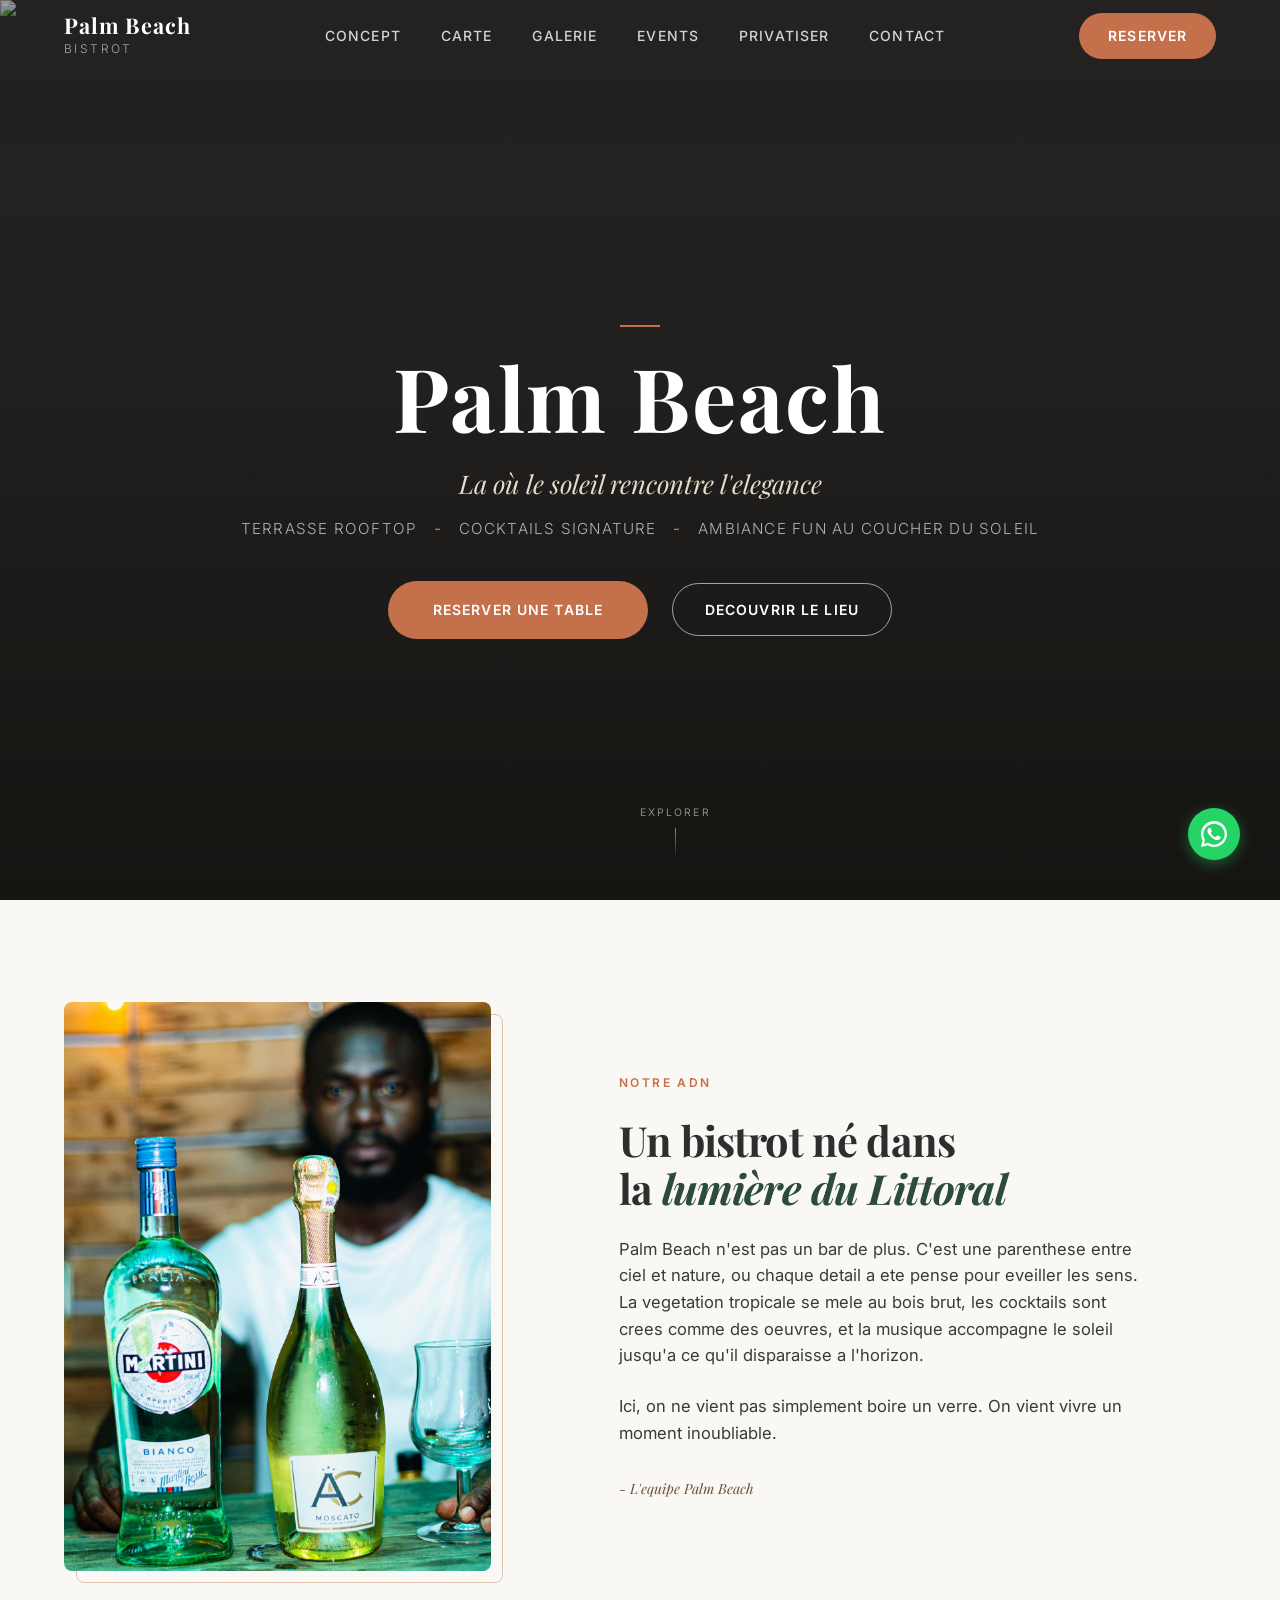
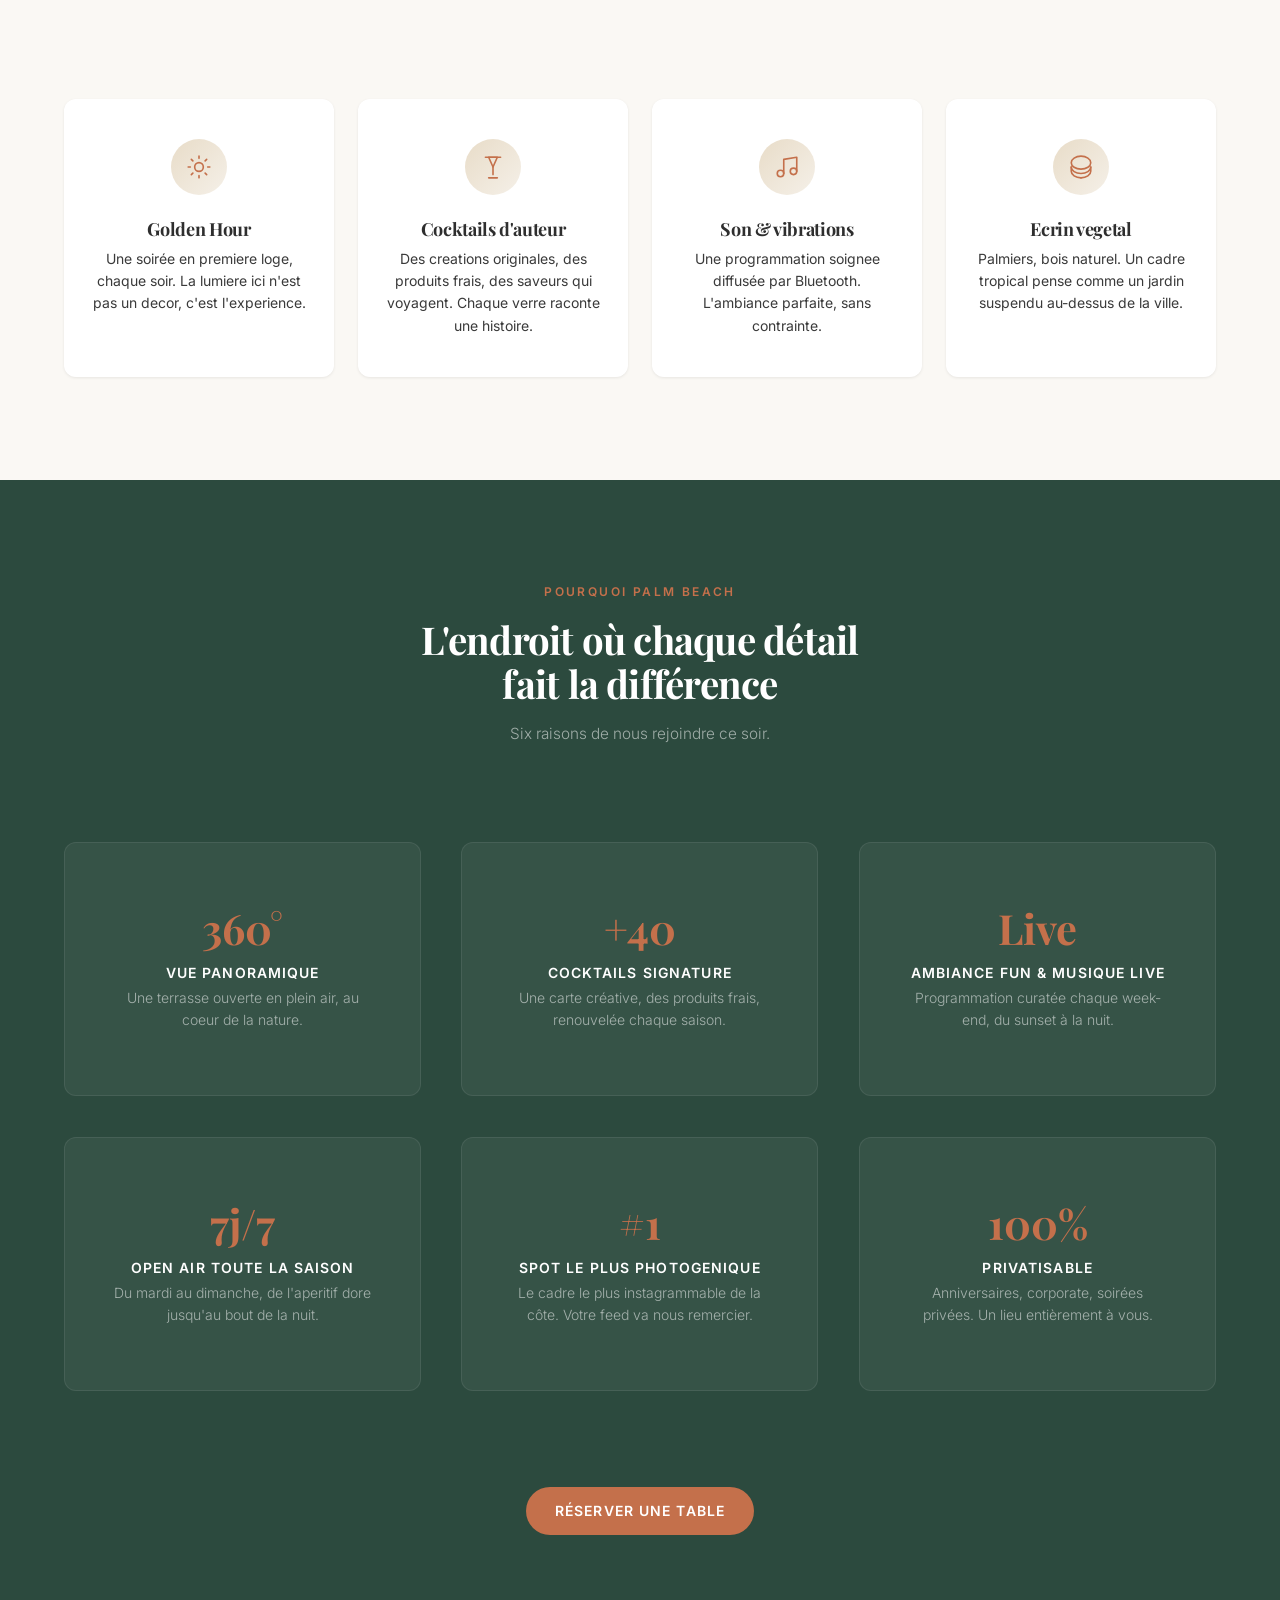
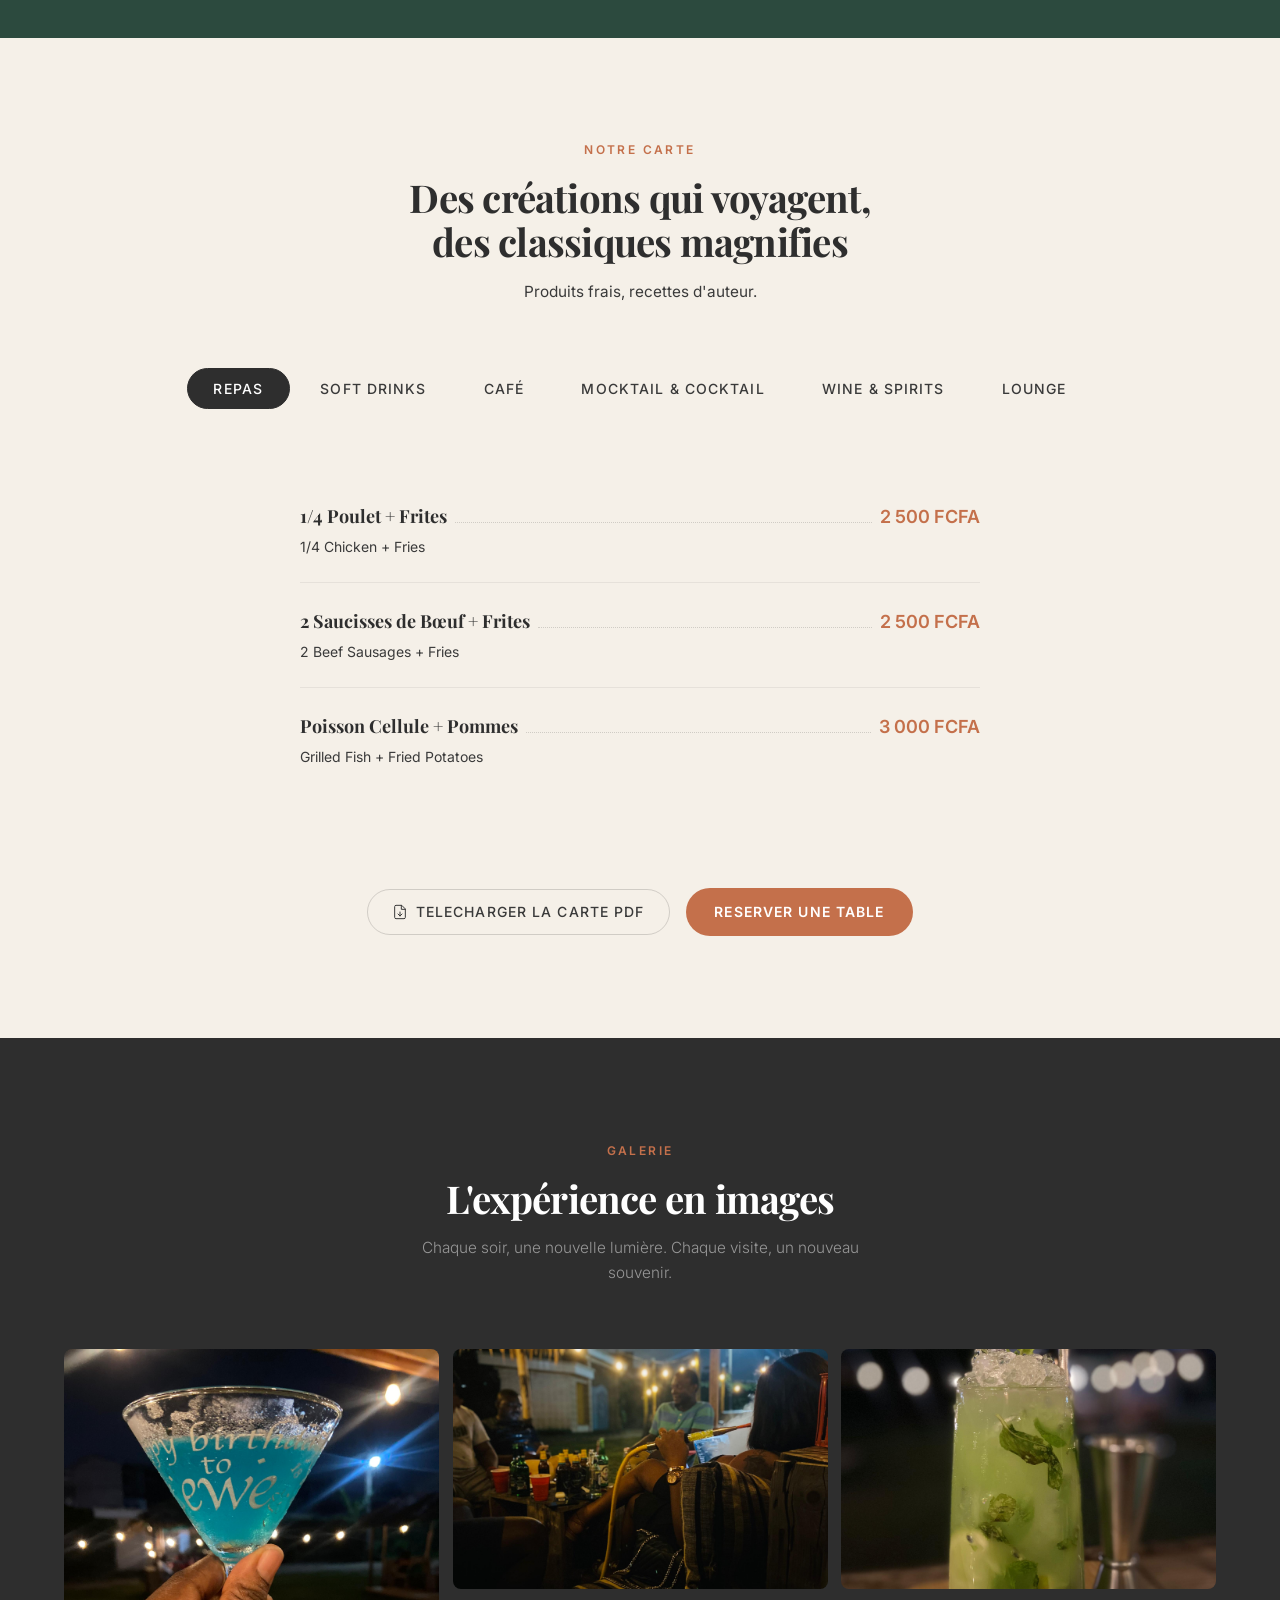
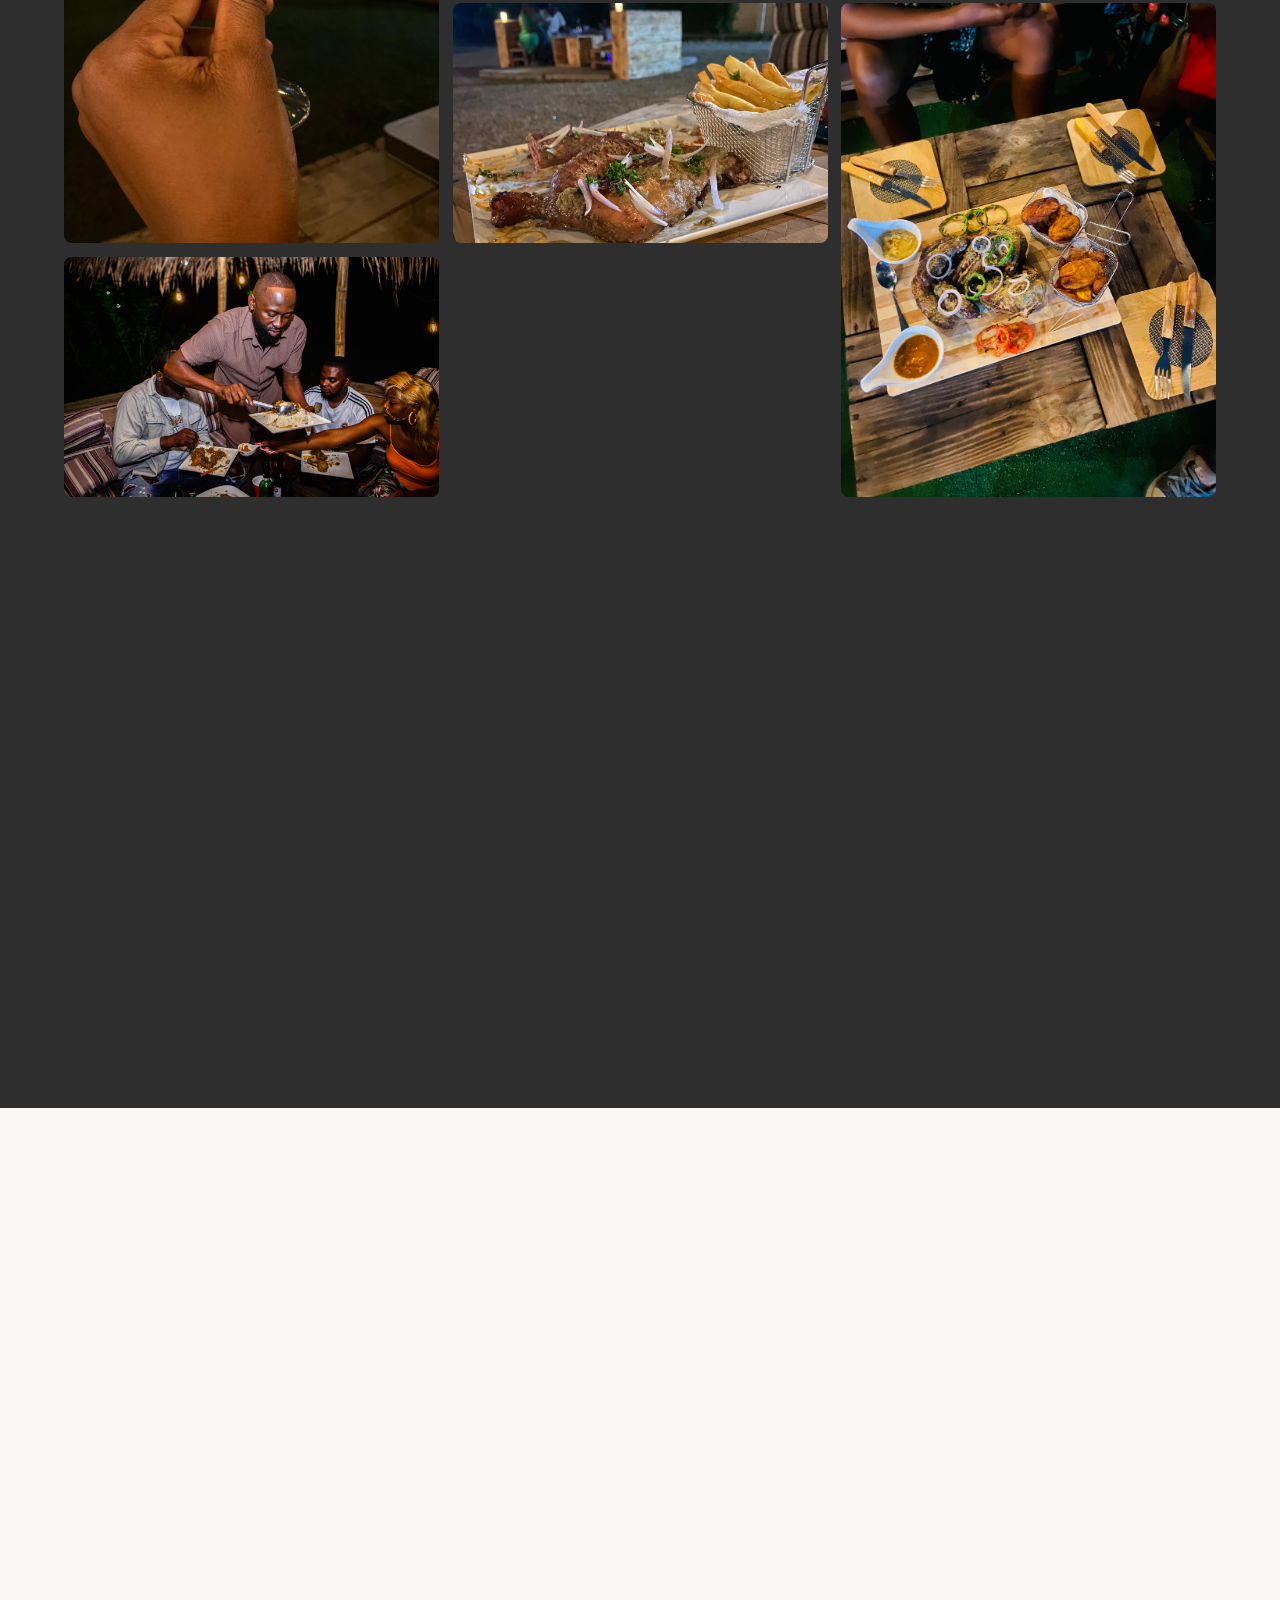
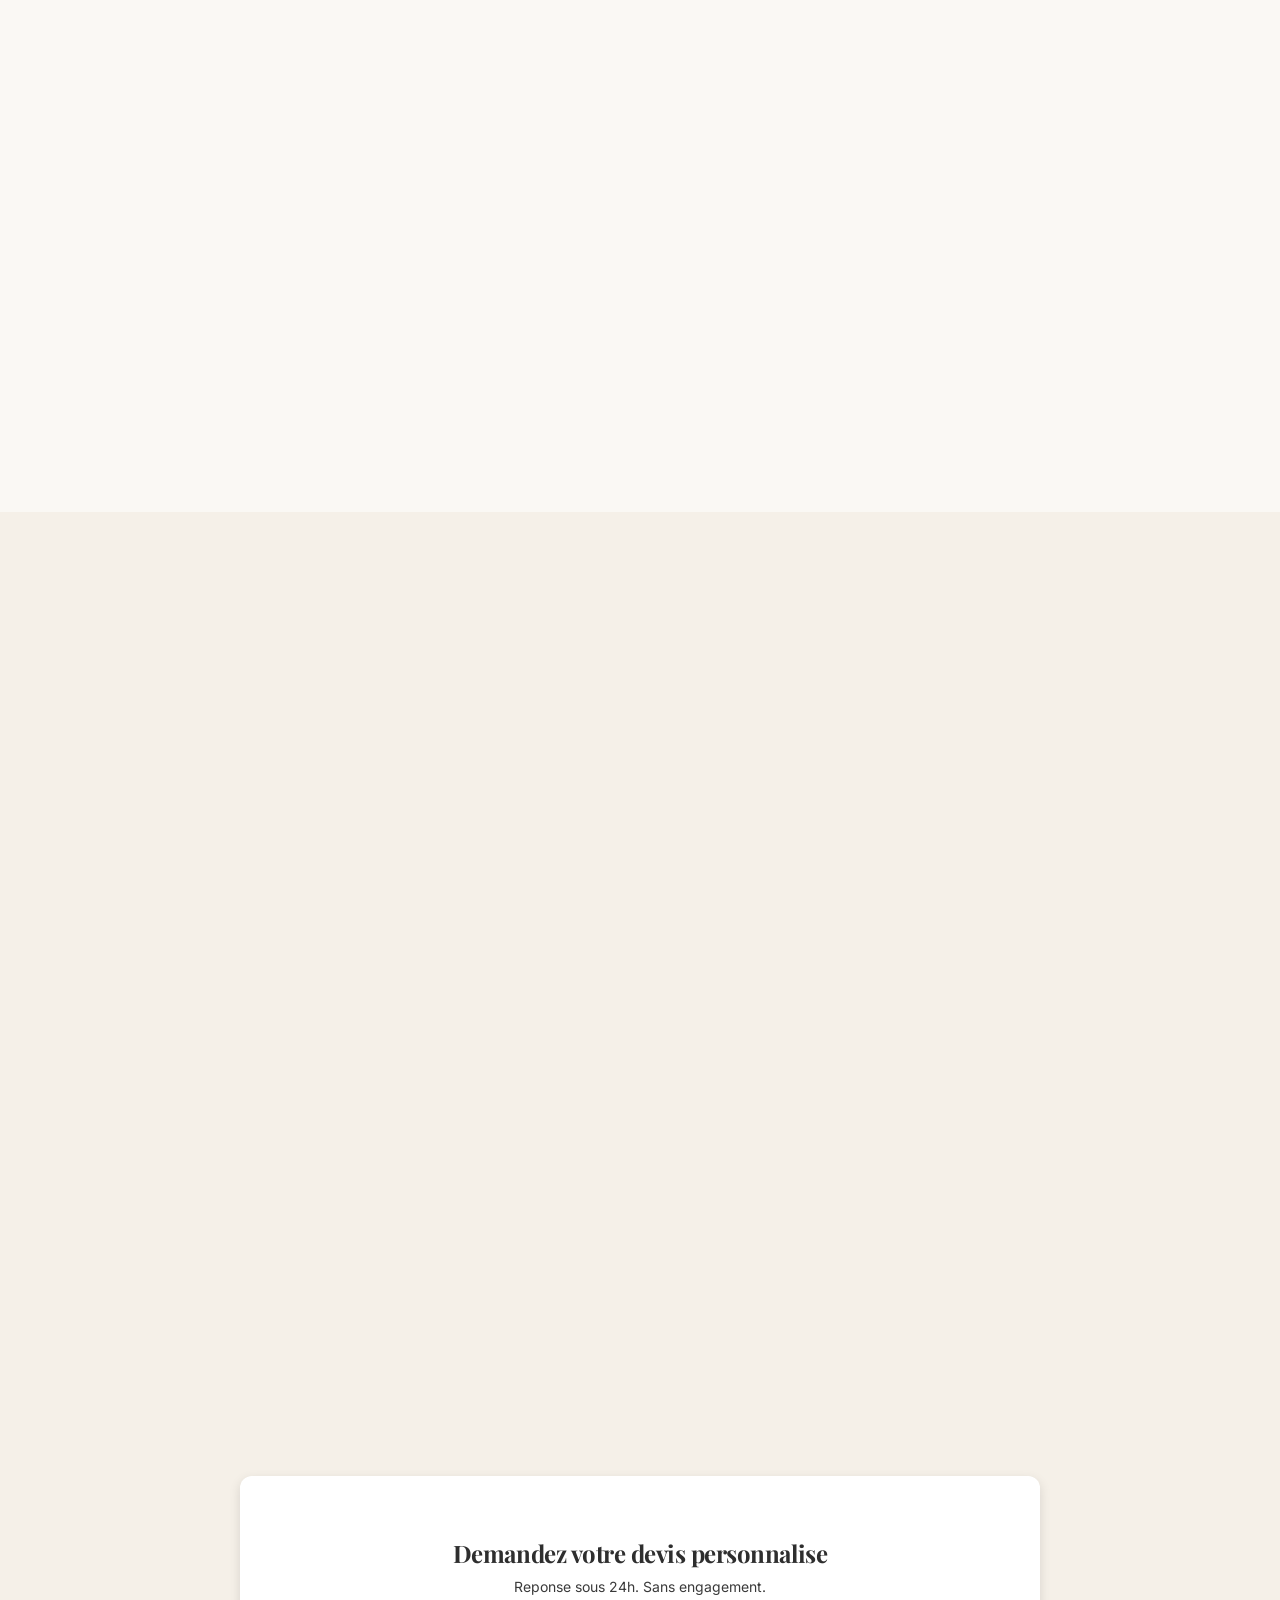
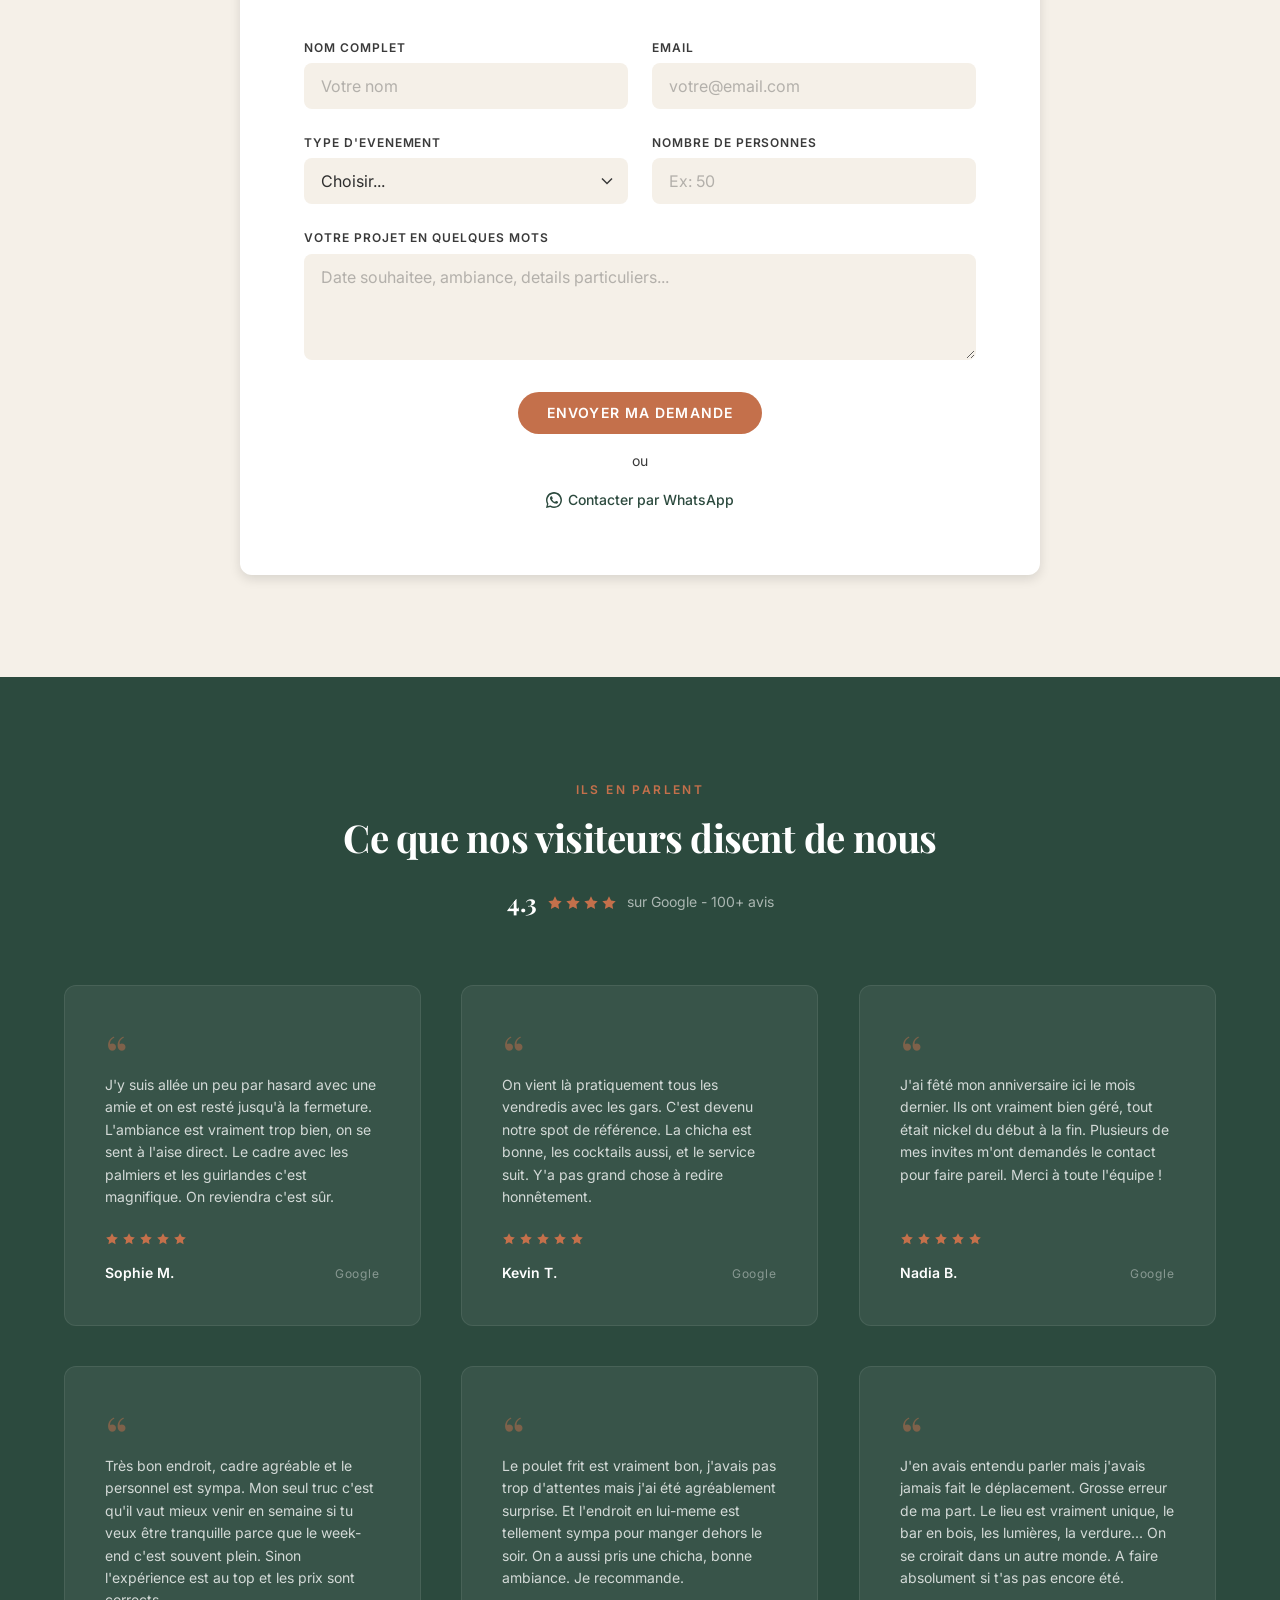
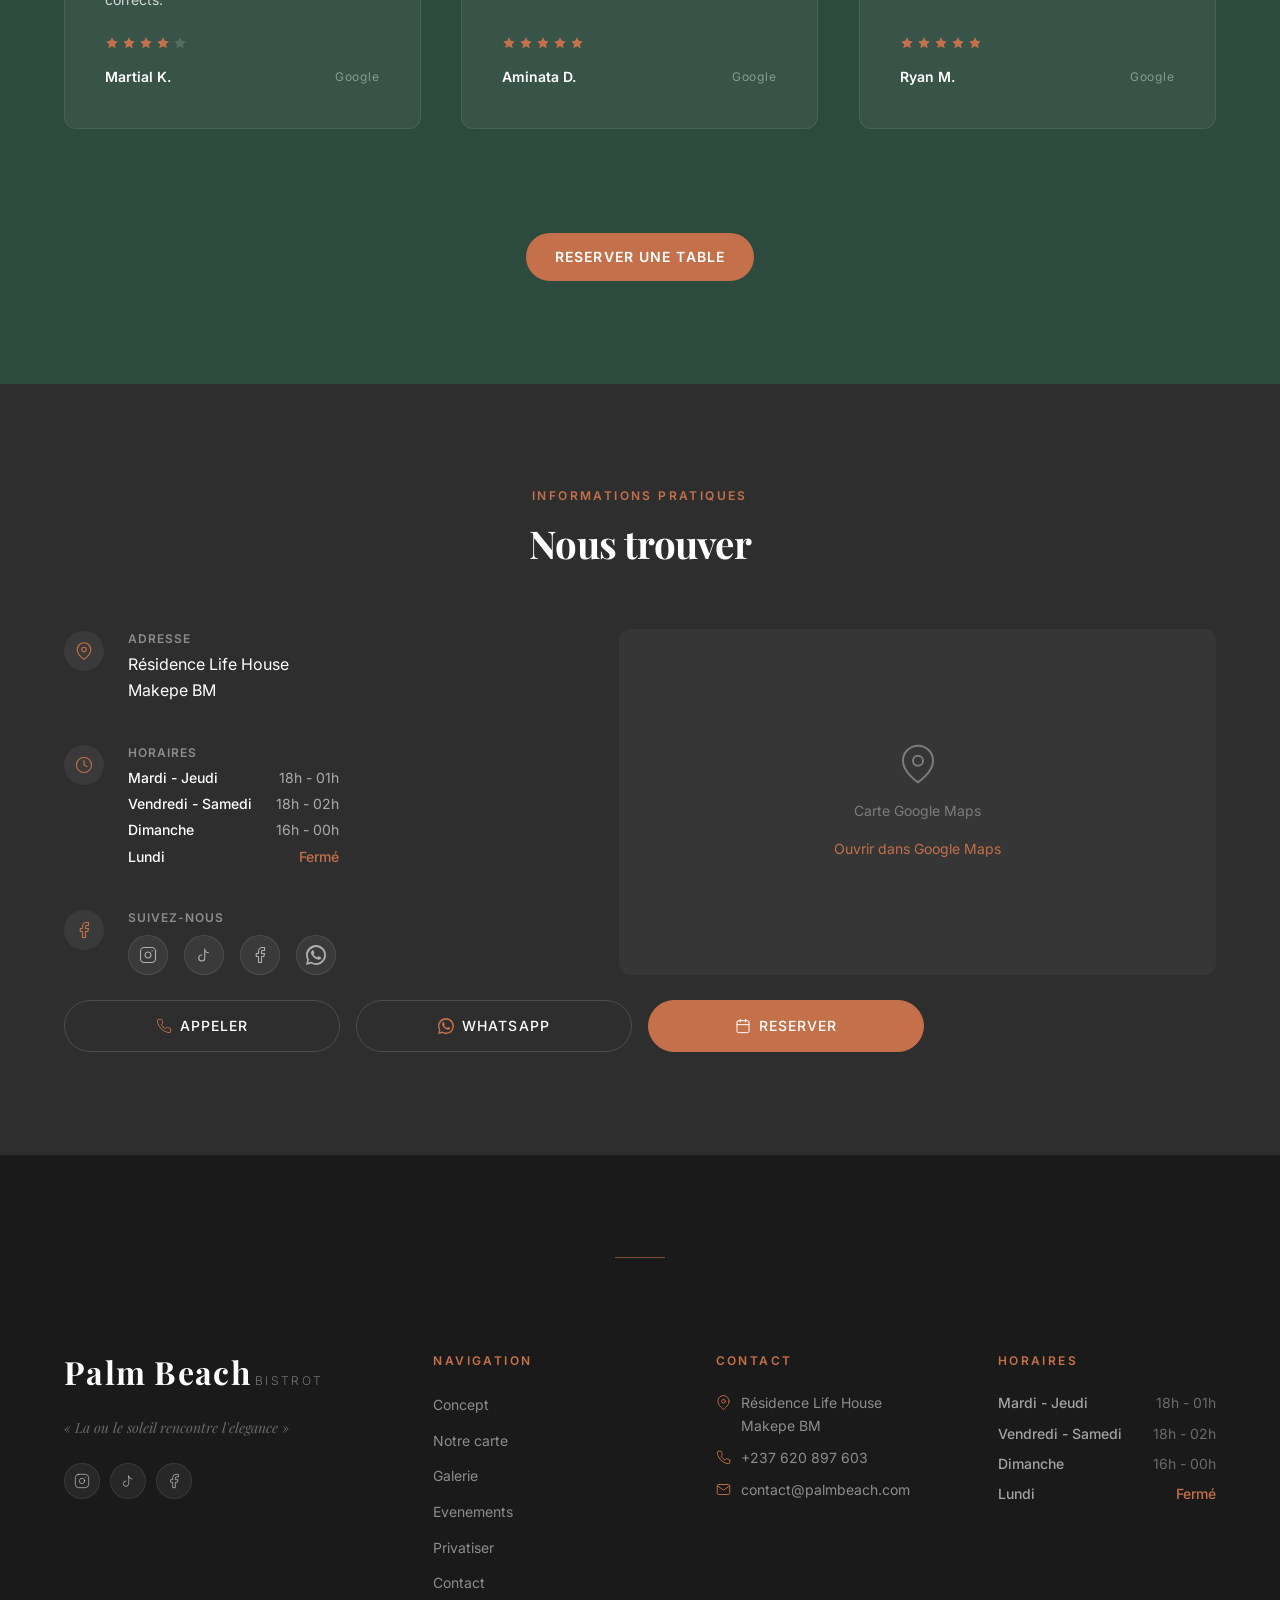
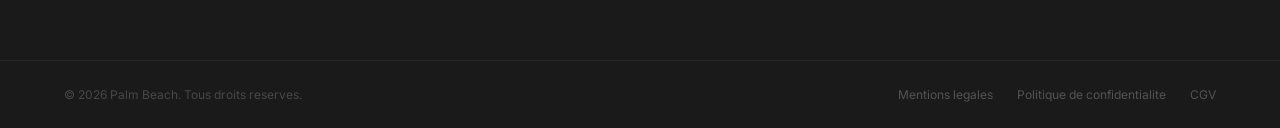
==== commit a48a8fb4: "Adresse, avis, galerie et menu mis a jour" ====
--- a/index.html
+++ b/index.html
@@ -77,7 +77,7 @@
     "logo": "https://palmbeach.com/assets/logo.png",
     "address": {
       "@type": "PostalAddress",
-      "streetAddress": "12 Avenue de la Plage",
+      "streetAddress": "Résidence Life House Makepe BM",
       "addressLocality": "Cannes",
       "postalCode": "06400",
       "addressRegion": "Provence-Alpes-Cote d'Azur",
@@ -201,7 +201,7 @@
         "name": "Ou se trouve le Palm Beach a Cannes ?",
         "acceptedAnswer": {
           "@type": "Answer",
-          "text": "Le Palm Beach est situe au 12 Avenue de la Plage, 06400 Cannes. C'est un bistrot avec terrasse plein air offrant une vue panoramique a 360 degres sur le ciel et la nature."
+          "text": "Le Palm Beach est situe a la Résidence Life House Makepe BM. C'est un bistrot avec terrasse plein air offrant une vue panoramique a 360 degres sur le ciel et la nature."
         }
       },
       {
@@ -209,7 +209,7 @@
         "name": "Quels sont les horaires d'ouverture du Palm Beach ?",
         "acceptedAnswer": {
           "@type": "Answer",
-          "text": "Le Palm Beach est ouvert du mardi au jeudi de 18h a 01h, le vendredi et samedi de 18h a 02h, et le dimanche de 16h a minuit. Ferme le lundi."
+          "text": "Le Palm Beach est ouvert du mardi au jeudi de 18h a 01h, le vendredi et samedi de 18h a 02h, et le dimanche de 16h a minuit. Fermé le lundi."
         }
       },
       {
@@ -335,9 +335,9 @@
 
       <p class="hero__subtitle">
         <span>Terrasse rooftop</span>
-        <span class="hero__sep" aria-hidden="true">&mdash;</span>
+        <span class="hero__sep" aria-hidden="true">-</span>
         <span>Cocktails signature</span>
-        <span class="hero__sep" aria-hidden="true">&mdash;</span>
+        <span class="hero__sep" aria-hidden="true">-</span>
         <span>Ambiance fun au coucher du soleil</span>
       </p>
 
@@ -388,7 +388,7 @@
             Ici, on ne vient pas simplement boire un verre. On vient vivre un moment inoubliable.
           </p>
 
-          <span class="concept__signature">&mdash; L'equipe Palm Beach</span>
+          <span class="concept__signature">- L'equipe Palm Beach</span>
         </div>
 
       </div>
@@ -541,7 +541,7 @@
 
       <!-- Footer: PDF + CTA -->
       <div class="menu__footer" data-reveal>
-        <a href="data/palm-beach-carte.pdf" class="menu__pdf-link" target="_blank" rel="noopener">
+        <a href="data/palm-beach-carte.pdf" class="menu__pdf-link" download="palm-beach-carte.pdf">
           <svg xmlns="http://www.w3.org/2000/svg" viewBox="0 0 24 24" stroke-width="1.5" stroke-linecap="round" stroke-linejoin="round">
             <path d="M14 2H6a2 2 0 0 0-2 2v16a2 2 0 0 0 2 2h12a2 2 0 0 0 2-2V8z"/>
             <polyline points="14 2 14 8 20 8"/>
@@ -698,7 +698,7 @@
     <span class="lightbox__counter" id="lightbox-counter" aria-live="polite"></span>
 
     <!-- Close -->
-    <button class="lightbox__close" id="lightbox-close" type="button" aria-label="Fermer">
+    <button class="lightbox__close" id="lightbox-close" type="button" aria-label="Fermér">
       <svg viewBox="0 0 24 24" xmlns="http://www.w3.org/2000/svg" stroke-linecap="round" stroke-linejoin="round">
         <line x1="18" y1="6" x2="6" y2="18"/><line x1="6" y1="6" x2="18" y2="18"/>
       </svg>
@@ -930,15 +930,15 @@
         <span class="reviews__surtitle">Ils en parlent</span>
         <h2 class="reviews__title">Ce que nos visiteurs disent de nous</h2>
         <div class="reviews__aggregate">
-          <span class="reviews__aggregate-score">4.8</span>
+          <span class="reviews__aggregate-score">4.3</span>
           <span class="reviews__aggregate-stars" aria-label="4.8 etoiles sur 5">
             <svg viewBox="0 0 24 24"><path d="M12 2l3.09 6.26L22 9.27l-5 4.87 1.18 6.88L12 17.77l-6.18 3.25L7 14.14 2 9.27l6.91-1.01z"/></svg>
             <svg viewBox="0 0 24 24"><path d="M12 2l3.09 6.26L22 9.27l-5 4.87 1.18 6.88L12 17.77l-6.18 3.25L7 14.14 2 9.27l6.91-1.01z"/></svg>
             <svg viewBox="0 0 24 24"><path d="M12 2l3.09 6.26L22 9.27l-5 4.87 1.18 6.88L12 17.77l-6.18 3.25L7 14.14 2 9.27l6.91-1.01z"/></svg>
             <svg viewBox="0 0 24 24"><path d="M12 2l3.09 6.26L22 9.27l-5 4.87 1.18 6.88L12 17.77l-6.18 3.25L7 14.14 2 9.27l6.91-1.01z"/></svg>
-            <svg viewBox="0 0 24 24"><path d="M12 2l3.09 6.26L22 9.27l-5 4.87 1.18 6.88L12 17.77l-6.18 3.25L7 14.14 2 9.27l6.91-1.01z"/></svg>
+            <!-- <svg viewBox="0 0 24 24"><path d="M12 2l3.09 6.26L22 9.27l-5 4.87 1.18 6.88L12 17.77l-6.18 3.25L7 14.14 2 9.27l6.91-1.01z"/></svg> -->
           </span>
-          <span>sur Google &mdash; 320+ avis</span>
+          <span>sur Google - 100+ avis</span>
         </div>
       </div>
 
@@ -948,7 +948,7 @@
         <!-- Review 1 -->
         <article class="reviews__card" data-reveal="scale" data-reveal-delay="1">
           <span class="reviews__quote" aria-hidden="true">&ldquo;</span>
-          <p class="reviews__text">L'endroit le plus magique de la cote. On a reserve pour un verre, on est restes toute la soiree. Les cocktails sont incroyables et le coucher de soleil depuis la terrasse, inoubliable.</p>
+          <p class="reviews__text">J'y suis allée un peu par hasard avec une amie et on est resté jusqu'à la fermeture. L'ambiance est vraiment trop bien, on se sent à l'aise direct. Le cadre avec les palmiers et les guirlandes c'est magnifique. On reviendra c'est sûr.</p>
           <div class="reviews__stars" aria-label="5 etoiles sur 5">
             <svg class="reviews__star reviews__star--filled" viewBox="0 0 24 24"><path d="M12 2l3.09 6.26L22 9.27l-5 4.87 1.18 6.88L12 17.77l-6.18 3.25L7 14.14 2 9.27l6.91-1.01z"/></svg>
             <svg class="reviews__star reviews__star--filled" viewBox="0 0 24 24"><path d="M12 2l3.09 6.26L22 9.27l-5 4.87 1.18 6.88L12 17.77l-6.18 3.25L7 14.14 2 9.27l6.91-1.01z"/></svg>
@@ -965,7 +965,7 @@
         <!-- Review 2 -->
         <article class="reviews__card" data-reveal="scale" data-reveal-delay="2">
           <span class="reviews__quote" aria-hidden="true">&ldquo;</span>
-          <p class="reviews__text">Ambiance parfaite pour un afterwork. Le DJ etait au top, le service impeccable et le cadre juste dingue. On y retourne vendredi.</p>
+          <p class="reviews__text">On vient là pratiquement tous les vendredis avec les gars. C'est devenu notre spot de référence. La chicha est bonne, les cocktails aussi, et le service suit. Y'a pas grand chose à redire honnêtement.</p>
           <div class="reviews__stars" aria-label="5 etoiles sur 5">
             <svg class="reviews__star reviews__star--filled" viewBox="0 0 24 24"><path d="M12 2l3.09 6.26L22 9.27l-5 4.87 1.18 6.88L12 17.77l-6.18 3.25L7 14.14 2 9.27l6.91-1.01z"/></svg>
             <svg class="reviews__star reviews__star--filled" viewBox="0 0 24 24"><path d="M12 2l3.09 6.26L22 9.27l-5 4.87 1.18 6.88L12 17.77l-6.18 3.25L7 14.14 2 9.27l6.91-1.01z"/></svg>
@@ -974,15 +974,15 @@
             <svg class="reviews__star reviews__star--filled" viewBox="0 0 24 24"><path d="M12 2l3.09 6.26L22 9.27l-5 4.87 1.18 6.88L12 17.77l-6.18 3.25L7 14.14 2 9.27l6.91-1.01z"/></svg>
           </div>
           <div class="reviews__author">
-            <span class="reviews__author-name">Antoine R.</span>
-            <span class="reviews__author-source">TripAdvisor</span>
+            <span class="reviews__author-name">Kevin T.</span>
+            <span class="reviews__author-source">Google</span>
           </div>
         </article>
 
         <!-- Review 3 -->
         <article class="reviews__card" data-reveal="scale" data-reveal-delay="3">
           <span class="reviews__quote" aria-hidden="true">&ldquo;</span>
-          <p class="reviews__text">J'ai privatise le Palm Beach pour mes 30 ans. L'equipe a ete aux petits soins du debut a la fin. Mes invites en parlent encore. Merci !</p>
+          <p class="reviews__text">J'ai fêté mon anniversaire ici le mois dernier. Ils ont vraiment bien géré, tout était nickel du début à la fin. Plusieurs de mes invites m'ont demandés le contact pour faire pareil. Merci à toute l'équipe !</p>
           <div class="reviews__stars" aria-label="5 etoiles sur 5">
             <svg class="reviews__star reviews__star--filled" viewBox="0 0 24 24"><path d="M12 2l3.09 6.26L22 9.27l-5 4.87 1.18 6.88L12 17.77l-6.18 3.25L7 14.14 2 9.27l6.91-1.01z"/></svg>
             <svg class="reviews__star reviews__star--filled" viewBox="0 0 24 24"><path d="M12 2l3.09 6.26L22 9.27l-5 4.87 1.18 6.88L12 17.77l-6.18 3.25L7 14.14 2 9.27l6.91-1.01z"/></svg>
@@ -991,7 +991,7 @@
             <svg class="reviews__star reviews__star--filled" viewBox="0 0 24 24"><path d="M12 2l3.09 6.26L22 9.27l-5 4.87 1.18 6.88L12 17.77l-6.18 3.25L7 14.14 2 9.27l6.91-1.01z"/></svg>
           </div>
           <div class="reviews__author">
-            <span class="reviews__author-name">Clara D.</span>
+            <span class="reviews__author-name">Nadia B.</span>
             <span class="reviews__author-source">Google</span>
           </div>
         </article>
@@ -999,7 +999,7 @@
         <!-- Review 4 -->
         <article class="reviews__card" data-reveal="scale" data-reveal-delay="4">
           <span class="reviews__quote" aria-hidden="true">&ldquo;</span>
-          <p class="reviews__text">Super cadre, tres photogenique. Les cocktails signature valent le detour, surtout le Tropical Smoke. Seul bemol : difficile d'avoir une table sans reservation le samedi.</p>
+          <p class="reviews__text">Très bon endroit, cadre agréable et le personnel est sympa. Mon seul truc c'est qu'il vaut mieux venir en semaine si tu veux être tranquille parce que le week-end c'est souvent plein. Sinon l'expérience est au top et les prix sont corrects.</p>
           <div class="reviews__stars" aria-label="4 etoiles sur 5">
             <svg class="reviews__star reviews__star--filled" viewBox="0 0 24 24"><path d="M12 2l3.09 6.26L22 9.27l-5 4.87 1.18 6.88L12 17.77l-6.18 3.25L7 14.14 2 9.27l6.91-1.01z"/></svg>
             <svg class="reviews__star reviews__star--filled" viewBox="0 0 24 24"><path d="M12 2l3.09 6.26L22 9.27l-5 4.87 1.18 6.88L12 17.77l-6.18 3.25L7 14.14 2 9.27l6.91-1.01z"/></svg>
@@ -1008,7 +1008,7 @@
             <svg class="reviews__star reviews__star--empty" viewBox="0 0 24 24"><path d="M12 2l3.09 6.26L22 9.27l-5 4.87 1.18 6.88L12 17.77l-6.18 3.25L7 14.14 2 9.27l6.91-1.01z"/></svg>
           </div>
           <div class="reviews__author">
-            <span class="reviews__author-name">Maxime L.</span>
+            <span class="reviews__author-name">Martial K.</span>
             <span class="reviews__author-source">Google</span>
           </div>
         </article>
@@ -1016,7 +1016,7 @@
         <!-- Review 5 -->
         <article class="reviews__card" data-reveal="scale" data-reveal-delay="5">
           <span class="reviews__quote" aria-hidden="true">&ldquo;</span>
-          <p class="reviews__text">Le brunch du dimanche est une pepite. Assiettes genereuses, jus frais, et cette vue... Le tout avec un DJ acoustique en fond. Paradis.</p>
+          <p class="reviews__text">Le poulet frit est vraiment bon, j'avais pas trop d'attentes mais j'ai été agréablement surprise. Et l'endroit en lui-meme est tellement sympa pour manger dehors le soir. On a aussi pris une chicha, bonne ambiance. Je recommande.</p>
           <div class="reviews__stars" aria-label="5 etoiles sur 5">
             <svg class="reviews__star reviews__star--filled" viewBox="0 0 24 24"><path d="M12 2l3.09 6.26L22 9.27l-5 4.87 1.18 6.88L12 17.77l-6.18 3.25L7 14.14 2 9.27l6.91-1.01z"/></svg>
             <svg class="reviews__star reviews__star--filled" viewBox="0 0 24 24"><path d="M12 2l3.09 6.26L22 9.27l-5 4.87 1.18 6.88L12 17.77l-6.18 3.25L7 14.14 2 9.27l6.91-1.01z"/></svg>
@@ -1025,15 +1025,15 @@
             <svg class="reviews__star reviews__star--filled" viewBox="0 0 24 24"><path d="M12 2l3.09 6.26L22 9.27l-5 4.87 1.18 6.88L12 17.77l-6.18 3.25L7 14.14 2 9.27l6.91-1.01z"/></svg>
           </div>
           <div class="reviews__author">
-            <span class="reviews__author-name">Ines B.</span>
-            <span class="reviews__author-source">TripAdvisor</span>
+            <span class="reviews__author-name">Aminata D.</span>
+            <span class="reviews__author-source">Google</span>
           </div>
         </article>
 
         <!-- Review 6 -->
         <article class="reviews__card" data-reveal="scale" data-reveal-delay="6">
           <span class="reviews__quote" aria-hidden="true">&ldquo;</span>
-          <p class="reviews__text">Meilleur rooftop ou j'ai ete en France. L'ambiance, la deco, les cocktails — tout est soigne. On sent que c'est fait avec passion. Bravo.</p>
+          <p class="reviews__text">J'en avais entendu parler mais j'avais jamais fait le déplacement. Grosse erreur de ma part. Le lieu est vraiment unique, le bar en bois, les lumières, la verdure... On se croirait dans un autre monde. A faire absolument si t'as pas encore été.</p>
           <div class="reviews__stars" aria-label="5 etoiles sur 5">
             <svg class="reviews__star reviews__star--filled" viewBox="0 0 24 24"><path d="M12 2l3.09 6.26L22 9.27l-5 4.87 1.18 6.88L12 17.77l-6.18 3.25L7 14.14 2 9.27l6.91-1.01z"/></svg>
             <svg class="reviews__star reviews__star--filled" viewBox="0 0 24 24"><path d="M12 2l3.09 6.26L22 9.27l-5 4.87 1.18 6.88L12 17.77l-6.18 3.25L7 14.14 2 9.27l6.91-1.01z"/></svg>
@@ -1042,7 +1042,7 @@
             <svg class="reviews__star reviews__star--filled" viewBox="0 0 24 24"><path d="M12 2l3.09 6.26L22 9.27l-5 4.87 1.18 6.88L12 17.77l-6.18 3.25L7 14.14 2 9.27l6.91-1.01z"/></svg>
           </div>
           <div class="reviews__author">
-            <span class="reviews__author-name">Thomas K.</span>
+            <span class="reviews__author-name">Ryan M.</span>
             <span class="reviews__author-source">Google</span>
           </div>
         </article>
@@ -1080,7 +1080,7 @@
             </div>
             <div class="info__block-content">
               <span class="info__block-label">Adresse</span>
-              <span class="info__block-value">12 Avenue de la Plage<br>06400 Cannes</span>
+              <span class="info__block-value">Résidence Life House<br>Makepe BM</span>
             </div>
           </div>
 
@@ -1093,36 +1093,22 @@
               <span class="info__block-label">Horaires</span>
               <div class="info__hours">
                 <div class="info__hours-row">
-                  <span class="info__hours-days">Mardi &ndash; Jeudi</span>
-                  <span class="info__hours-time">18h &ndash; 01h</span>
+                  <span class="info__hours-days">Mardi - Jeudi</span>
+                  <span class="info__hours-time">18h - 01h</span>
                 </div>
                 <div class="info__hours-row">
-                  <span class="info__hours-days">Vendredi &ndash; Samedi</span>
-                  <span class="info__hours-time">18h &ndash; 02h</span>
+                  <span class="info__hours-days">Vendredi - Samedi</span>
+                  <span class="info__hours-time">18h - 02h</span>
                 </div>
                 <div class="info__hours-row">
                   <span class="info__hours-days">Dimanche</span>
-                  <span class="info__hours-time">16h &ndash; 00h</span>
+                  <span class="info__hours-time">16h - 00h</span>
                 </div>
                 <div class="info__hours-row info__hours-row--closed">
                   <span class="info__hours-days">Lundi</span>
-                  <span class="info__hours-time">Ferme</span>
+                  <span class="info__hours-time">Fermé</span>
                 </div>
               </div>
-            </div>
-          </div>
-
-          <!-- Phone & Email -->
-          <div class="info__block">
-            <div class="info__block-icon" aria-hidden="true">
-              <svg viewBox="0 0 24 24"><path d="M22 16.92v3a2 2 0 0 1-2.18 2 19.79 19.79 0 0 1-8.63-3.07 19.5 19.5 0 0 1-6-6 19.79 19.79 0 0 1-3.07-8.67A2 2 0 0 1 4.11 2h3a2 2 0 0 1 2 1.72 12.84 12.84 0 0 0 .7 2.81 2 2 0 0 1-.45 2.11L8.09 9.91a16 16 0 0 0 6 6l1.27-1.27a2 2 0 0 1 2.11-.45 12.84 12.84 0 0 0 2.81.7A2 2 0 0 1 22 16.92z"/></svg>
-            </div>
-            <div class="info__block-content">
-              <span class="info__block-label">Contact</span>
-              <span class="info__block-value">
-                <a href="tel:+237620897603">+237 620 897 603</a><br>
-                <a href="mailto:contact@palmbeach.com">contact@palmbeach.com</a>
-              </span>
             </div>
           </div>
 
@@ -1173,10 +1159,6 @@
 
       <!-- Quick actions -->
       <div class="info__actions" data-reveal>
-        <a href="https://maps.google.com/?q=Palm+Beach+Cannes" target="_blank" rel="noopener" class="info__action">
-          <svg viewBox="0 0 24 24"><polygon points="3 11 22 2 13 21 11 13 3 11"/></svg>
-          Itineraire
-        </a>
         <a href="tel:+237620897603" class="info__action">
           <svg viewBox="0 0 24 24"><path d="M22 16.92v3a2 2 0 0 1-2.18 2 19.79 19.79 0 0 1-8.63-3.07 19.5 19.5 0 0 1-6-6 19.79 19.79 0 0 1-3.07-8.67A2 2 0 0 1 4.11 2h3a2 2 0 0 1 2 1.72 12.84 12.84 0 0 0 .7 2.81 2 2 0 0 1-.45 2.11L8.09 9.91a16 16 0 0 0 6 6l1.27-1.27a2 2 0 0 1 2.11-.45 12.84 12.84 0 0 0 2.81.7A2 2 0 0 1 22 16.92z"/></svg>
           Appeler
@@ -1248,7 +1230,7 @@
             <div class="footer__contact-list">
               <div class="footer__contact-item">
                 <svg viewBox="0 0 24 24"><path d="M21 10c0 7-9 13-9 13s-9-6-9-13a9 9 0 0 1 18 0z"/><circle cx="12" cy="10" r="3"/></svg>
-                <span>12 Avenue de la Plage<br>06400 Cannes</span>
+                <span>Résidence Life House<br>Makepe BM</span>
               </div>
               <div class="footer__contact-item">
                 <svg viewBox="0 0 24 24"><path d="M22 16.92v3a2 2 0 0 1-2.18 2 19.79 19.79 0 0 1-8.63-3.07 19.5 19.5 0 0 1-6-6 19.79 19.79 0 0 1-3.07-8.67A2 2 0 0 1 4.11 2h3a2 2 0 0 1 2 1.72 12.84 12.84 0 0 0 .7 2.81 2 2 0 0 1-.45 2.11L8.09 9.91a16 16 0 0 0 6 6l1.27-1.27a2 2 0 0 1 2.11-.45 12.84 12.84 0 0 0 2.81.7A2 2 0 0 1 22 16.92z"/></svg>
@@ -1266,20 +1248,20 @@
             <h4 class="footer__col-title">Horaires</h4>
             <div class="footer__hours-list">
               <div class="footer__hours-row">
-                <span class="footer__hours-days">Mar &ndash; Jeu</span>
-                <span class="footer__hours-time">18h &ndash; 01h</span>
+                <span class="footer__hours-days">Mardi - Jeudi</span>
+                <span class="footer__hours-time">18h - 01h</span>
               </div>
               <div class="footer__hours-row">
-                <span class="footer__hours-days">Ven &ndash; Sam</span>
-                <span class="footer__hours-time">18h &ndash; 02h</span>
+                <span class="footer__hours-days">Vendredi - Samedi</span>
+                <span class="footer__hours-time">18h - 02h</span>
               </div>
               <div class="footer__hours-row">
                 <span class="footer__hours-days">Dimanche</span>
-                <span class="footer__hours-time">16h &ndash; 00h</span>
+                <span class="footer__hours-time">16h - 00h</span>
               </div>
               <div class="footer__hours-row footer__hours-row--closed">
                 <span class="footer__hours-days">Lundi</span>
-                <span class="footer__hours-time">Ferme</span>
+                <span class="footer__hours-time">Fermé</span>
               </div>
             </div>
           </div>
@@ -1303,13 +1285,7 @@
   </footer>
 
   <!-- ========== WHATSAPP FAB ========== -->
-  <a
-    href="https://wa.me/237620897603"
-    target="_blank"
-    rel="noopener"
-    class="whatsapp-fab"
-    aria-label="Nous contacter sur WhatsApp"
-  >
+  <a href="https://wa.me/237620897603" target="_blank" rel="noopener" class="whatsapp-fab" aria-label="Nous contacter sur WhatsApp" >
     <svg viewBox="0 0 24 24" xmlns="http://www.w3.org/2000/svg">
       <path d="M17.472 14.382c-.297-.149-1.758-.867-2.03-.967-.273-.099-.471-.148-.67.15-.197.297-.767.966-.94 1.164-.173.199-.347.223-.644.075-.297-.15-1.255-.463-2.39-1.475-.883-.788-1.48-1.761-1.653-2.059-.173-.297-.018-.458.13-.606.134-.133.298-.347.446-.52.149-.174.198-.298.298-.497.099-.198.05-.371-.025-.52-.075-.149-.669-1.612-.916-2.207-.242-.579-.487-.5-.669-.51-.173-.008-.371-.01-.57-.01-.198 0-.52.074-.792.372-.272.297-1.04 1.016-1.04 2.479 0 1.462 1.065 2.875 1.213 3.074.149.198 2.096 3.2 5.077 4.487.709.306 1.262.489 1.694.625.712.227 1.36.195 1.871.118.571-.085 1.758-.719 2.006-1.413.248-.694.248-1.289.173-1.413-.074-.124-.272-.198-.57-.347zM12 0C5.373 0 0 5.373 0 12c0 2.126.553 4.12 1.522 5.857L0 24l6.335-1.652A11.944 11.944 0 0 0 12 24c6.627 0 12-5.373 12-12S18.627 0 12 0zm0 21.82a9.796 9.796 0 0 1-5.16-1.46l-.37-.22-3.76.98.99-3.64-.24-.38A9.8 9.8 0 1 1 21.82 12 9.82 9.82 0 0 1 12 21.82z"/>
     </svg>
--- a/css/sections/events.css
+++ b/css/sections/events.css
@@ -241,7 +241,7 @@
 /* --- Footer: Instagram link --- */
 .events__footer {
   text-align: center;
-  margin-top: var(--space-2xl);
+  margin-top: var(--space-xl);
 }
 
 .events__insta-link {
--- a/css/sections/privatisation.css
+++ b/css/sections/privatisation.css
@@ -168,10 +168,12 @@
 .privatisation__form-wrapper {
   background: var(--color-white);
   border-radius: var(--radius-lg);
-  padding: var(--space-xl);
+  padding: var(--space-md);
   box-shadow: var(--shadow-md);
   max-width: 800px;
+  width: 100%;
   margin: 0 auto;
+  box-sizing: border-box;
 }
 
 .privatisation__form-title {
@@ -228,6 +230,9 @@
     box-shadow var(--duration-fast) var(--ease-out);
   outline: none;
   width: 100%;
+  max-width: 100%;
+  box-sizing: border-box; /* iOS Safari override */
+  min-width: 0;
 }
 
 .privatisation__input::placeholder,
@@ -323,6 +328,12 @@
    RESPONSIVE
    ============================================ */
 
+@media (min-width: 480px) {
+  .privatisation__form-wrapper {
+    padding: var(--space-lg);
+  }
+}
+
 @media (min-width: 600px) {
   .privatisation__form {
     grid-template-columns: 1fr 1fr;
@@ -346,7 +357,7 @@
   }
 
   .privatisation__form-wrapper {
-    padding: var(--space-2xl);
+    padding: var(--space-xl);
   }
 }
 
--- a/css/sections/info.css
+++ b/css/sections/info.css
@@ -39,7 +39,7 @@
   display: grid;
   grid-template-columns: 1fr;
   gap: var(--space-xl);
-  margin-bottom: var(--space-2xl);
+  margin-bottom: var(--space-md);
 }
 
 /* --- Details column --- */
--- a/css/sections/footer.css
+++ b/css/sections/footer.css
@@ -248,7 +248,7 @@
 /* Mobile < 480px */
 @media (max-width: 479px) {
   .footer__main {
-    padding: var(--space-2xl) 0 var(--space-lg);
+    padding: var(--space-sm) 0 var(--space-lg);
   }
 
   .footer__ornament {
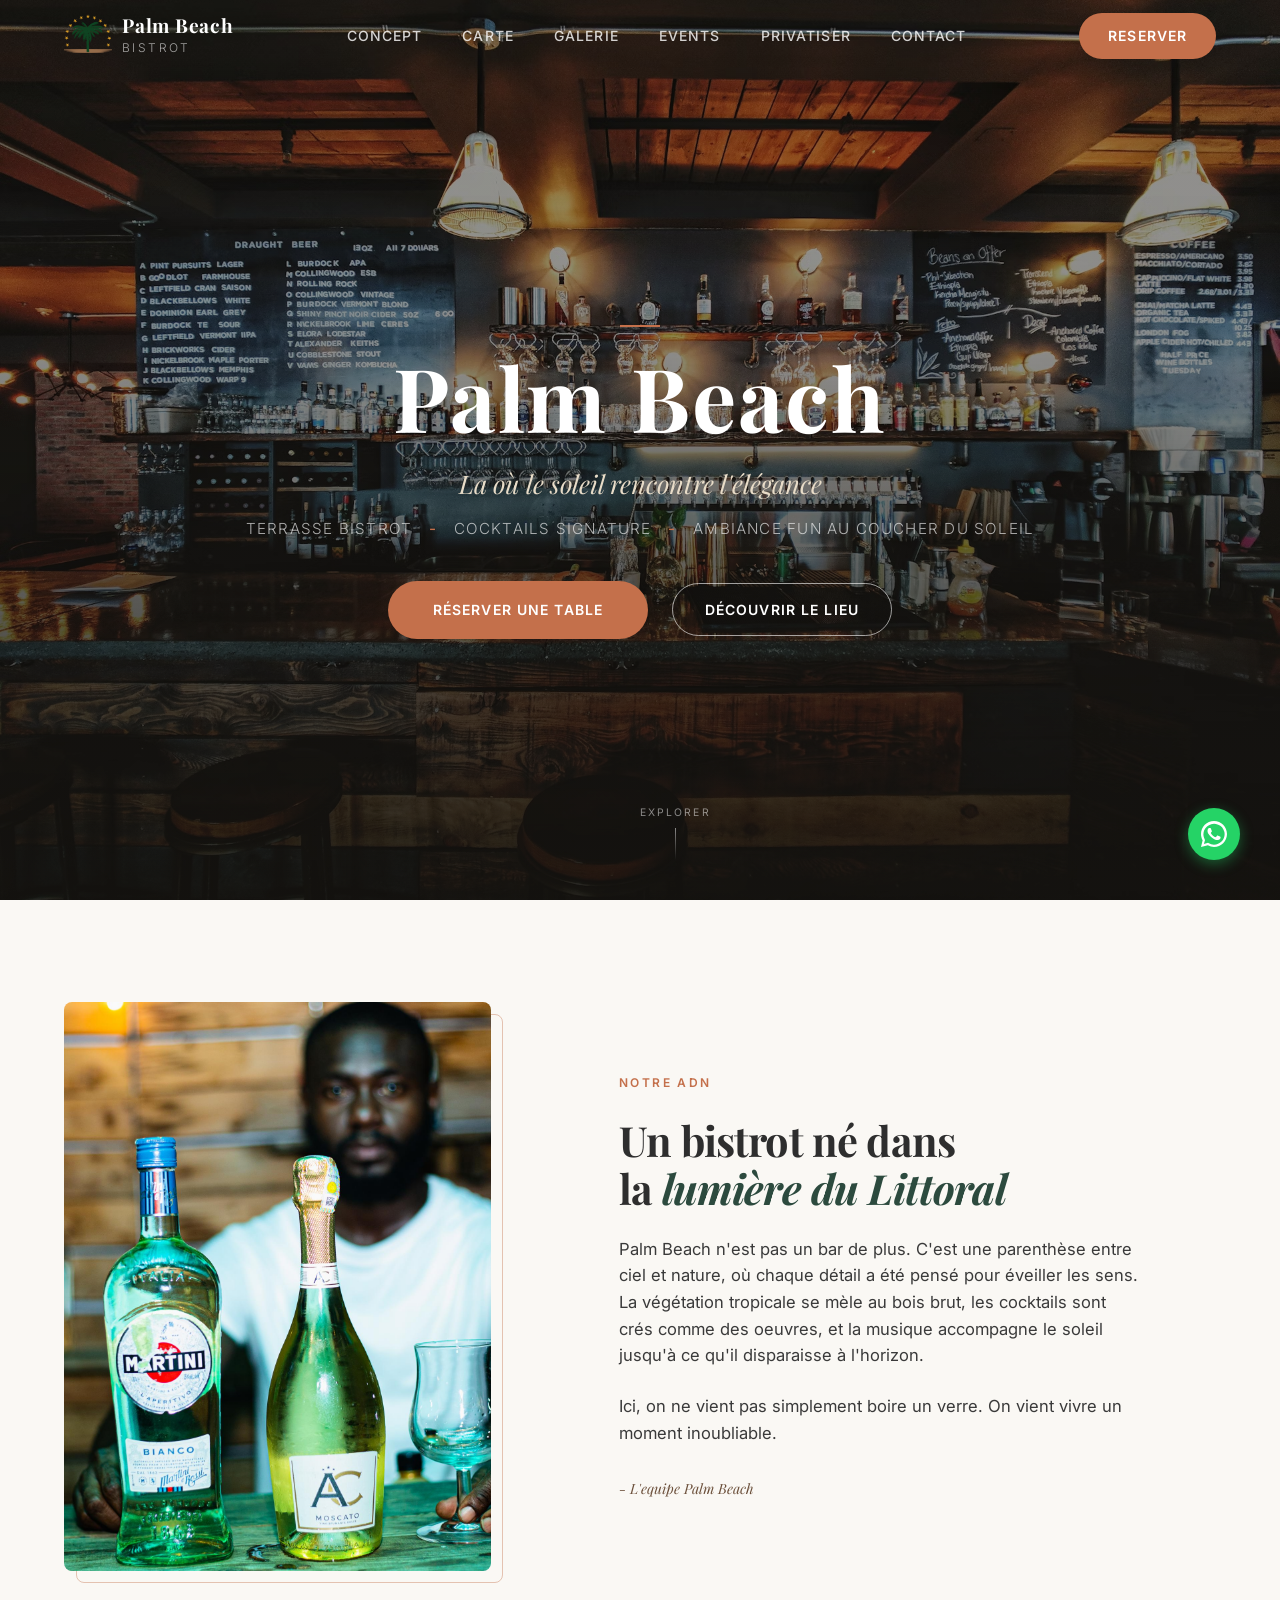
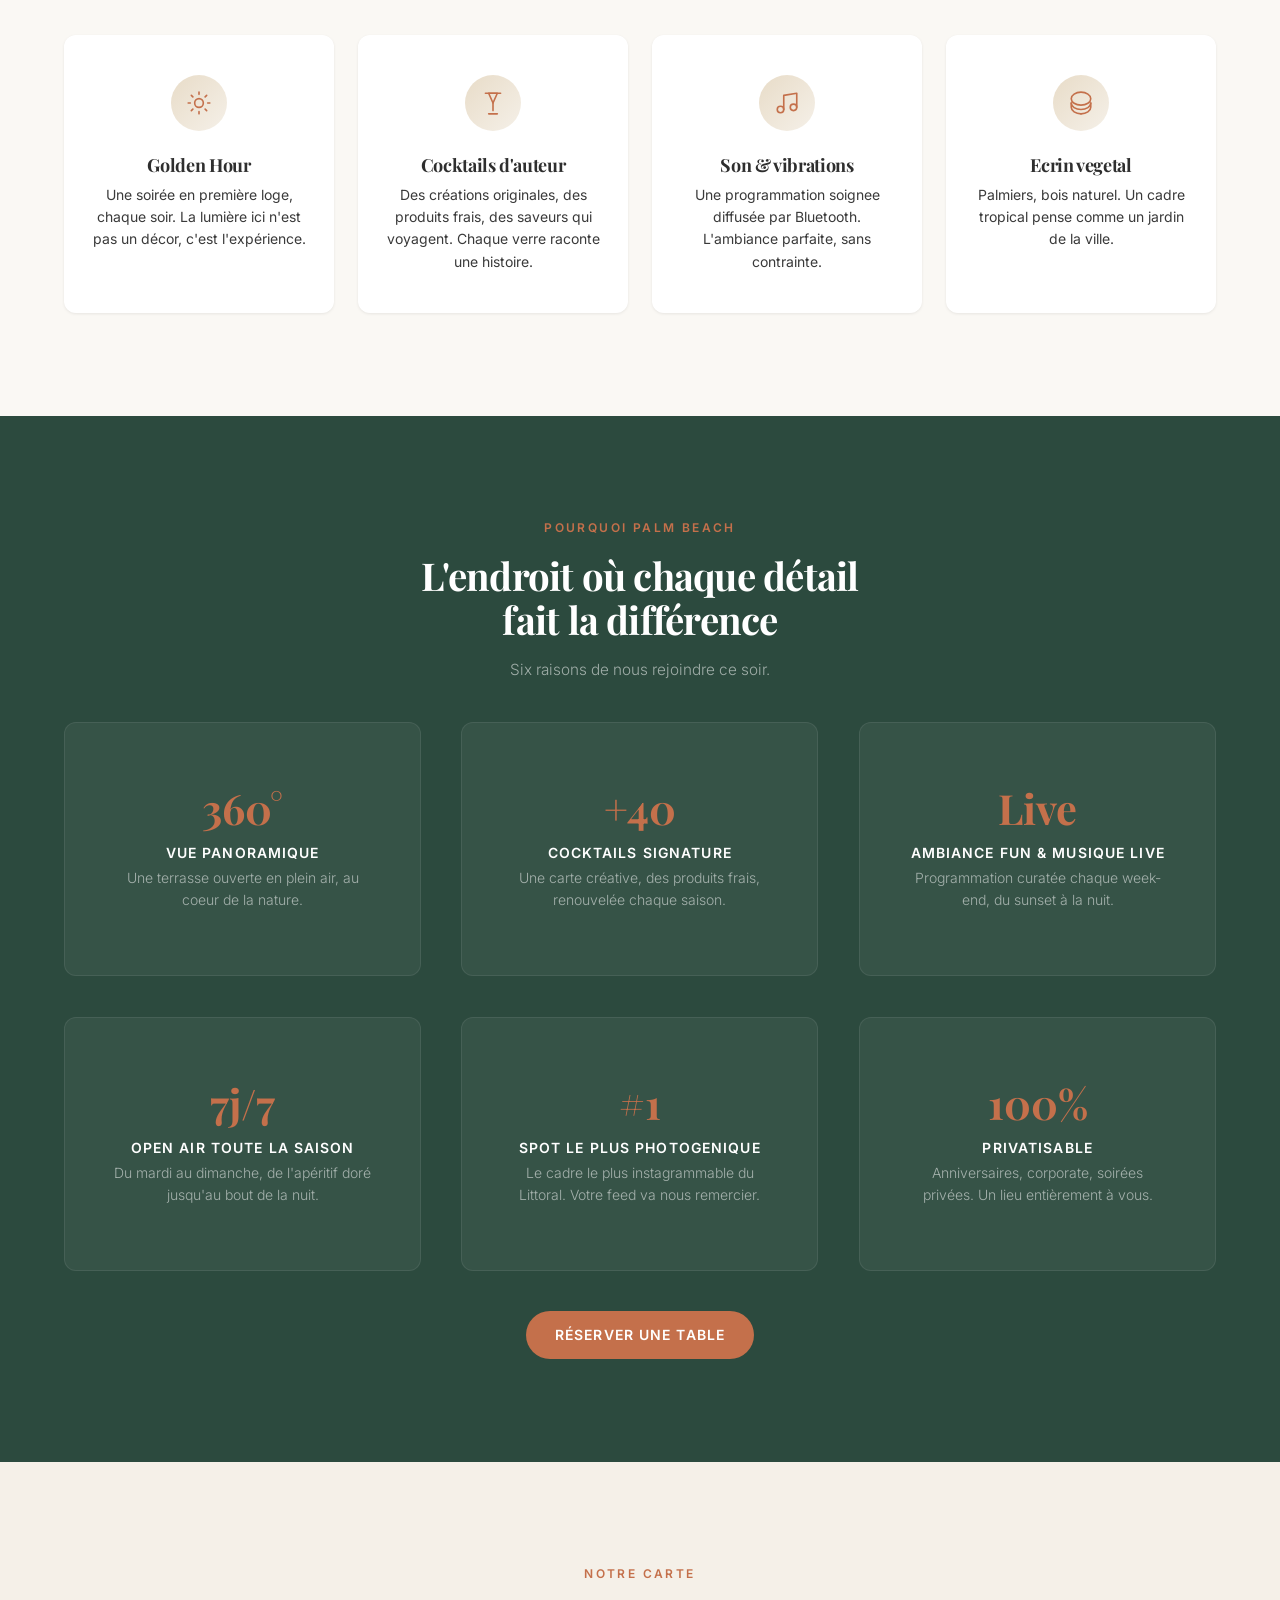
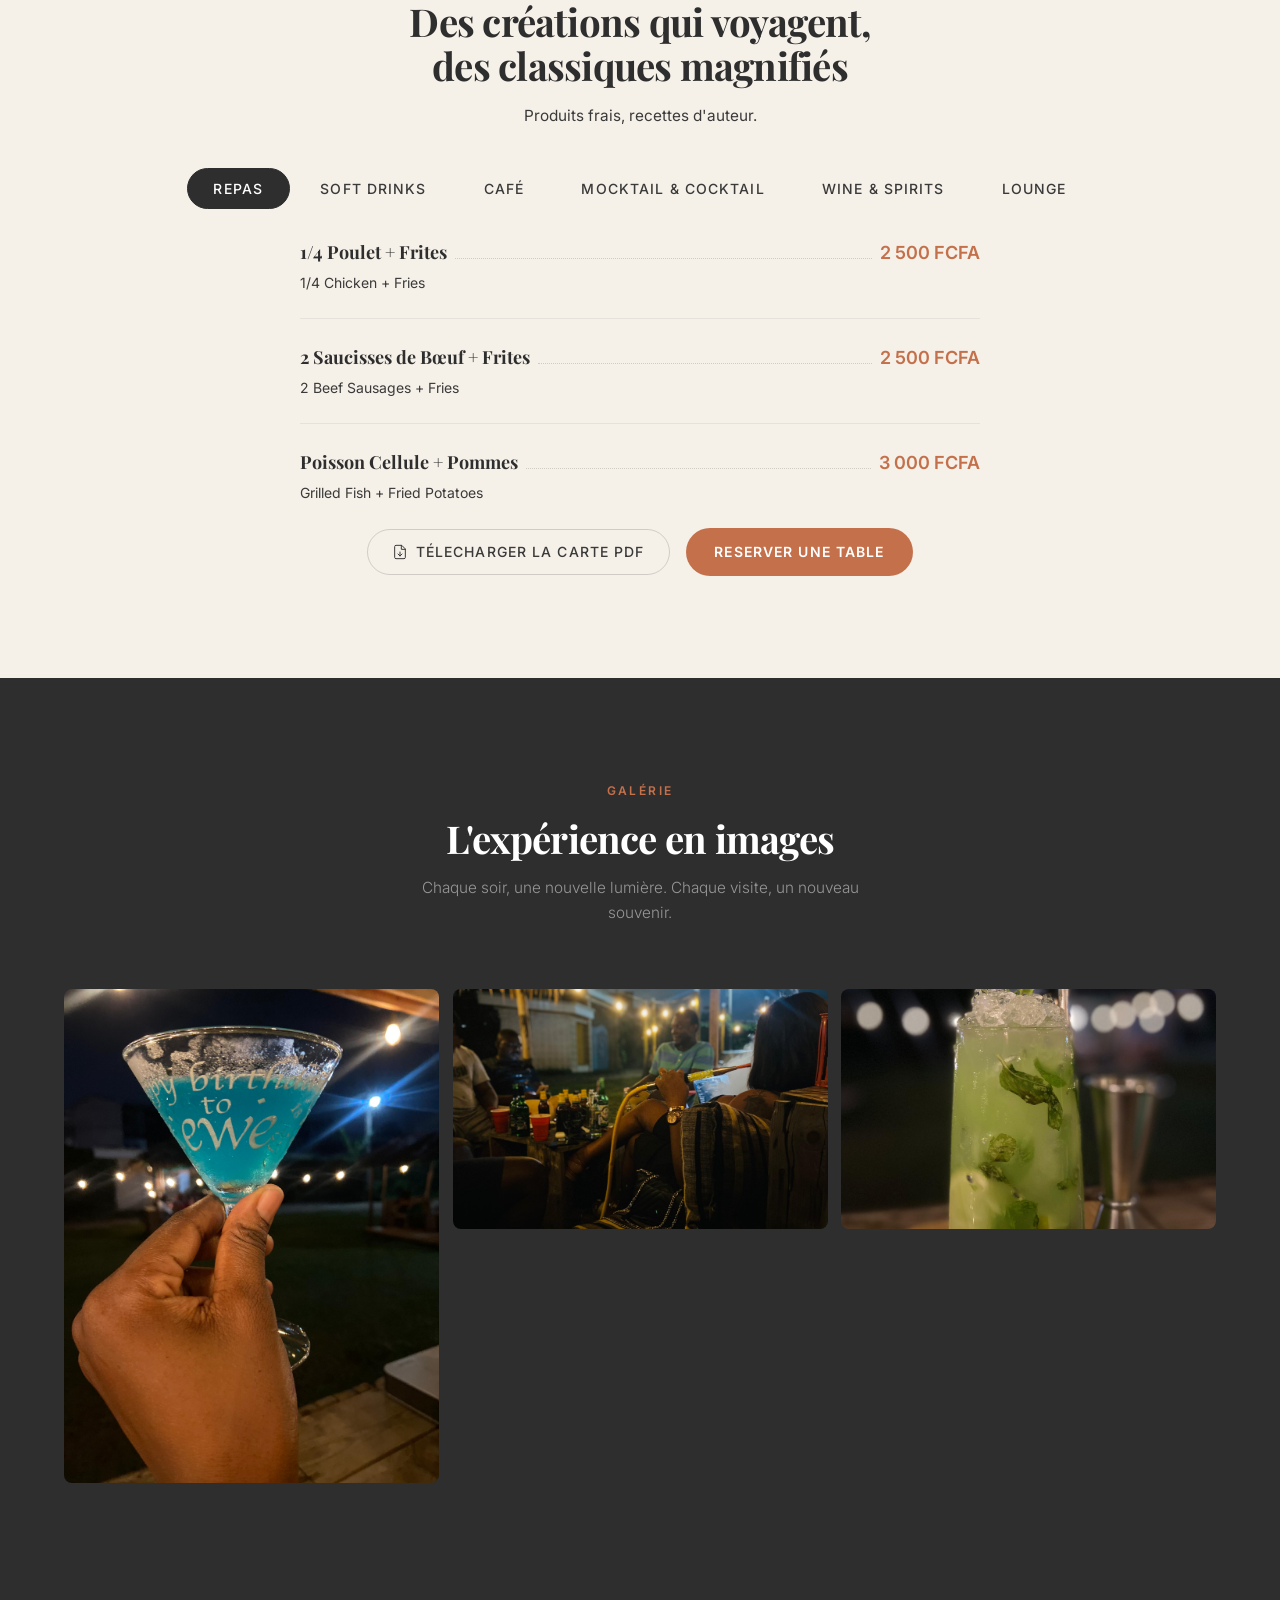
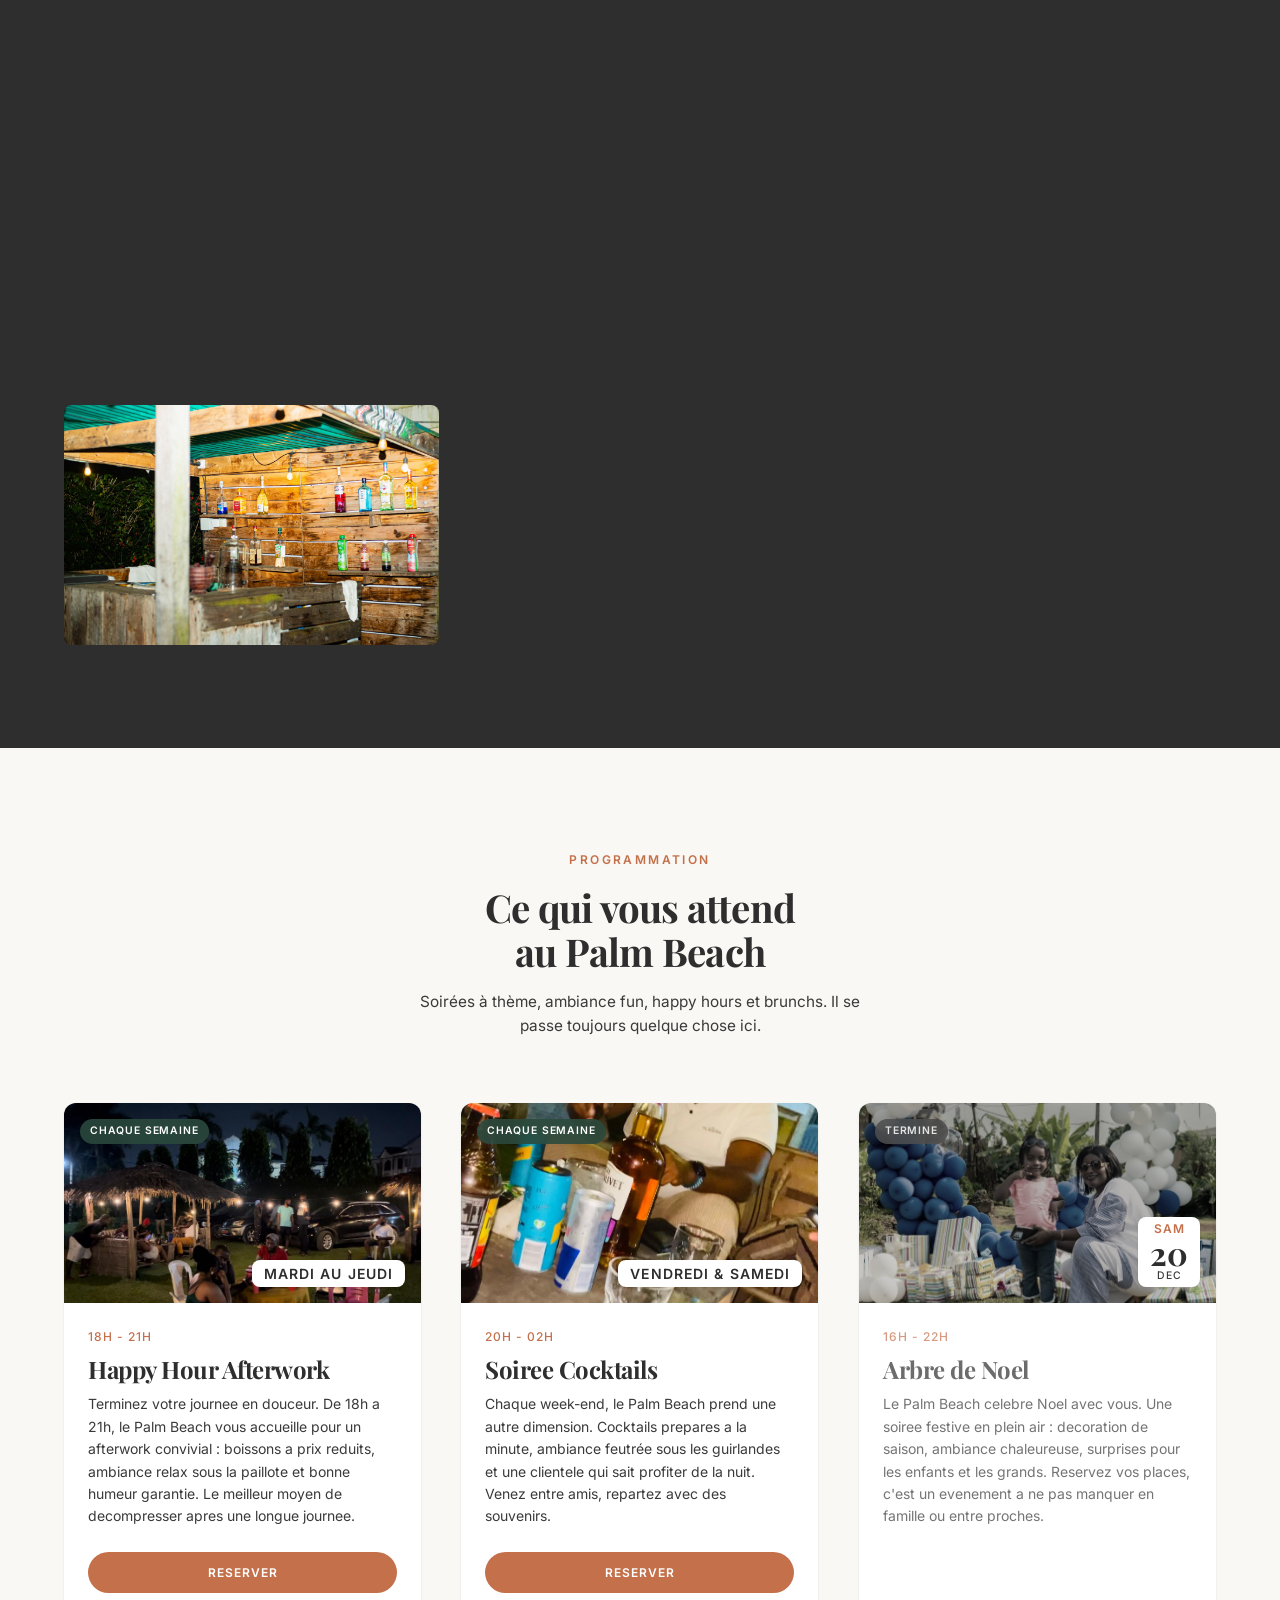
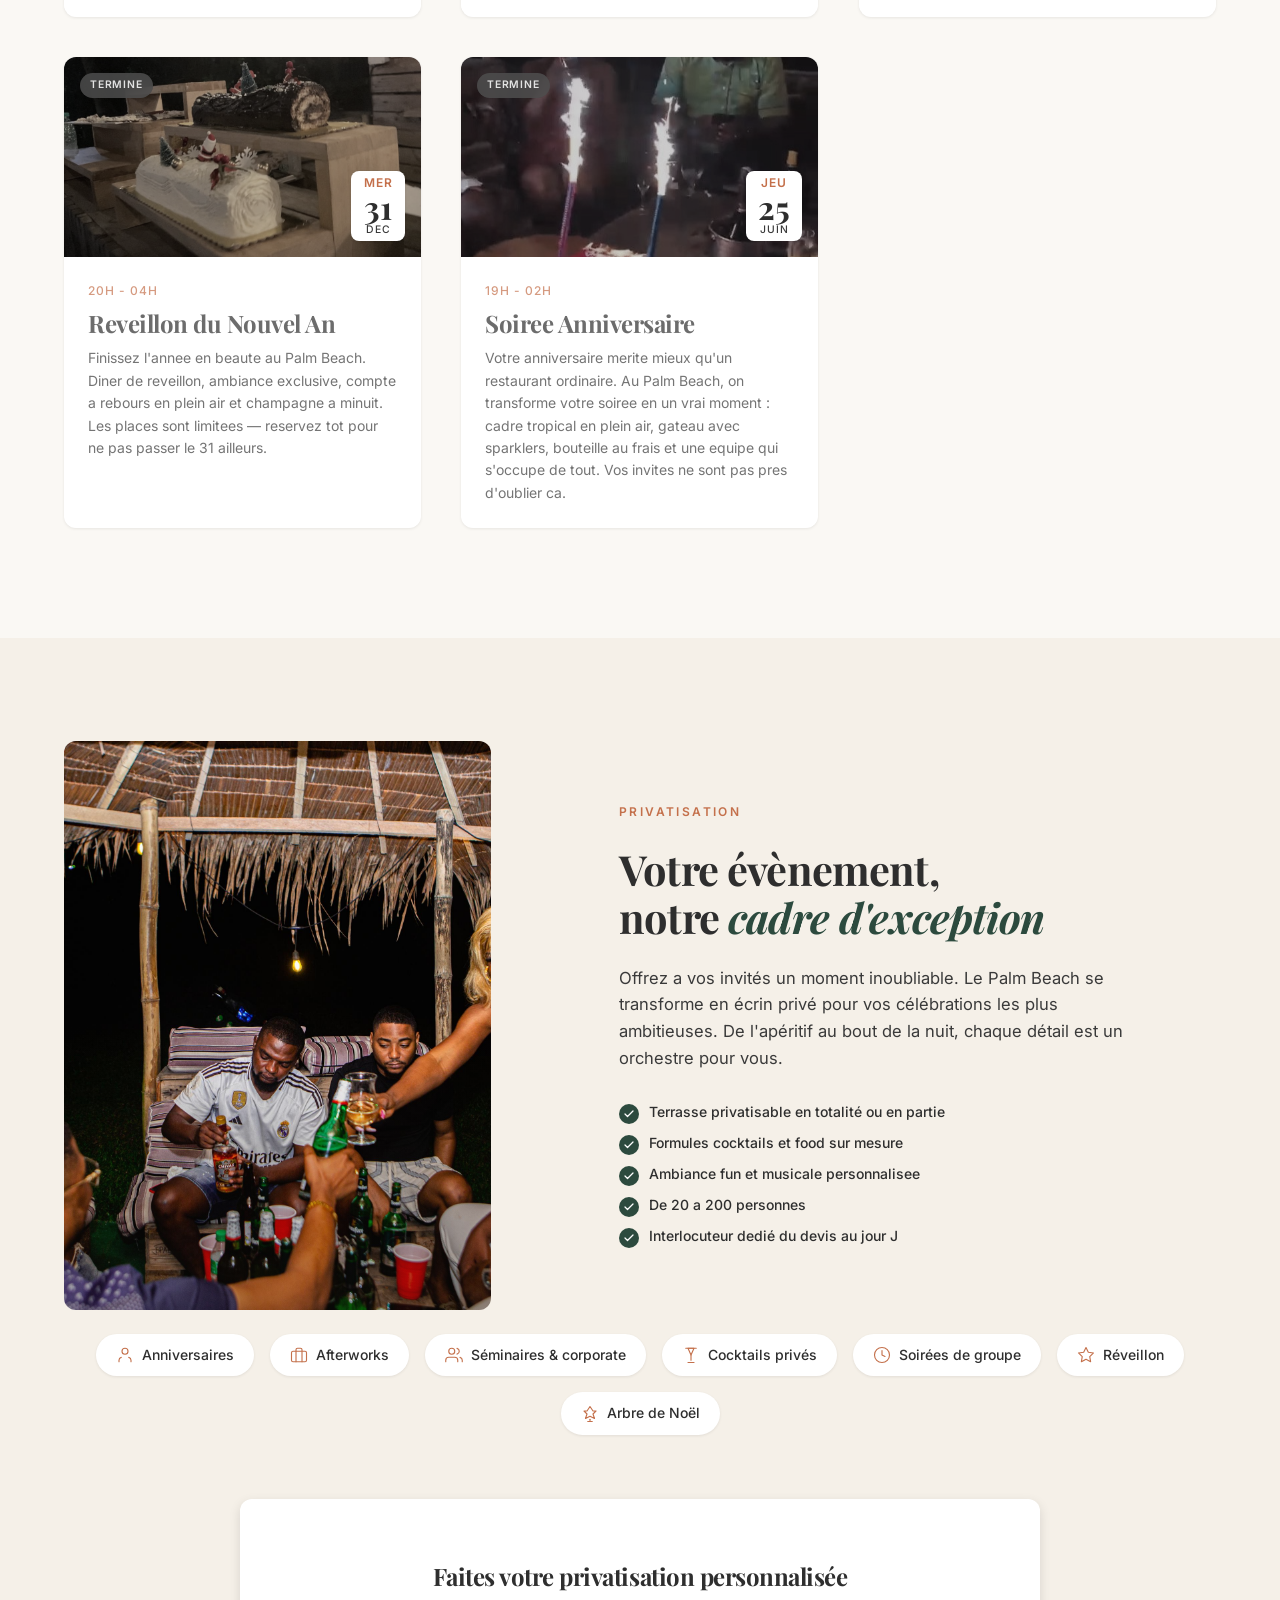
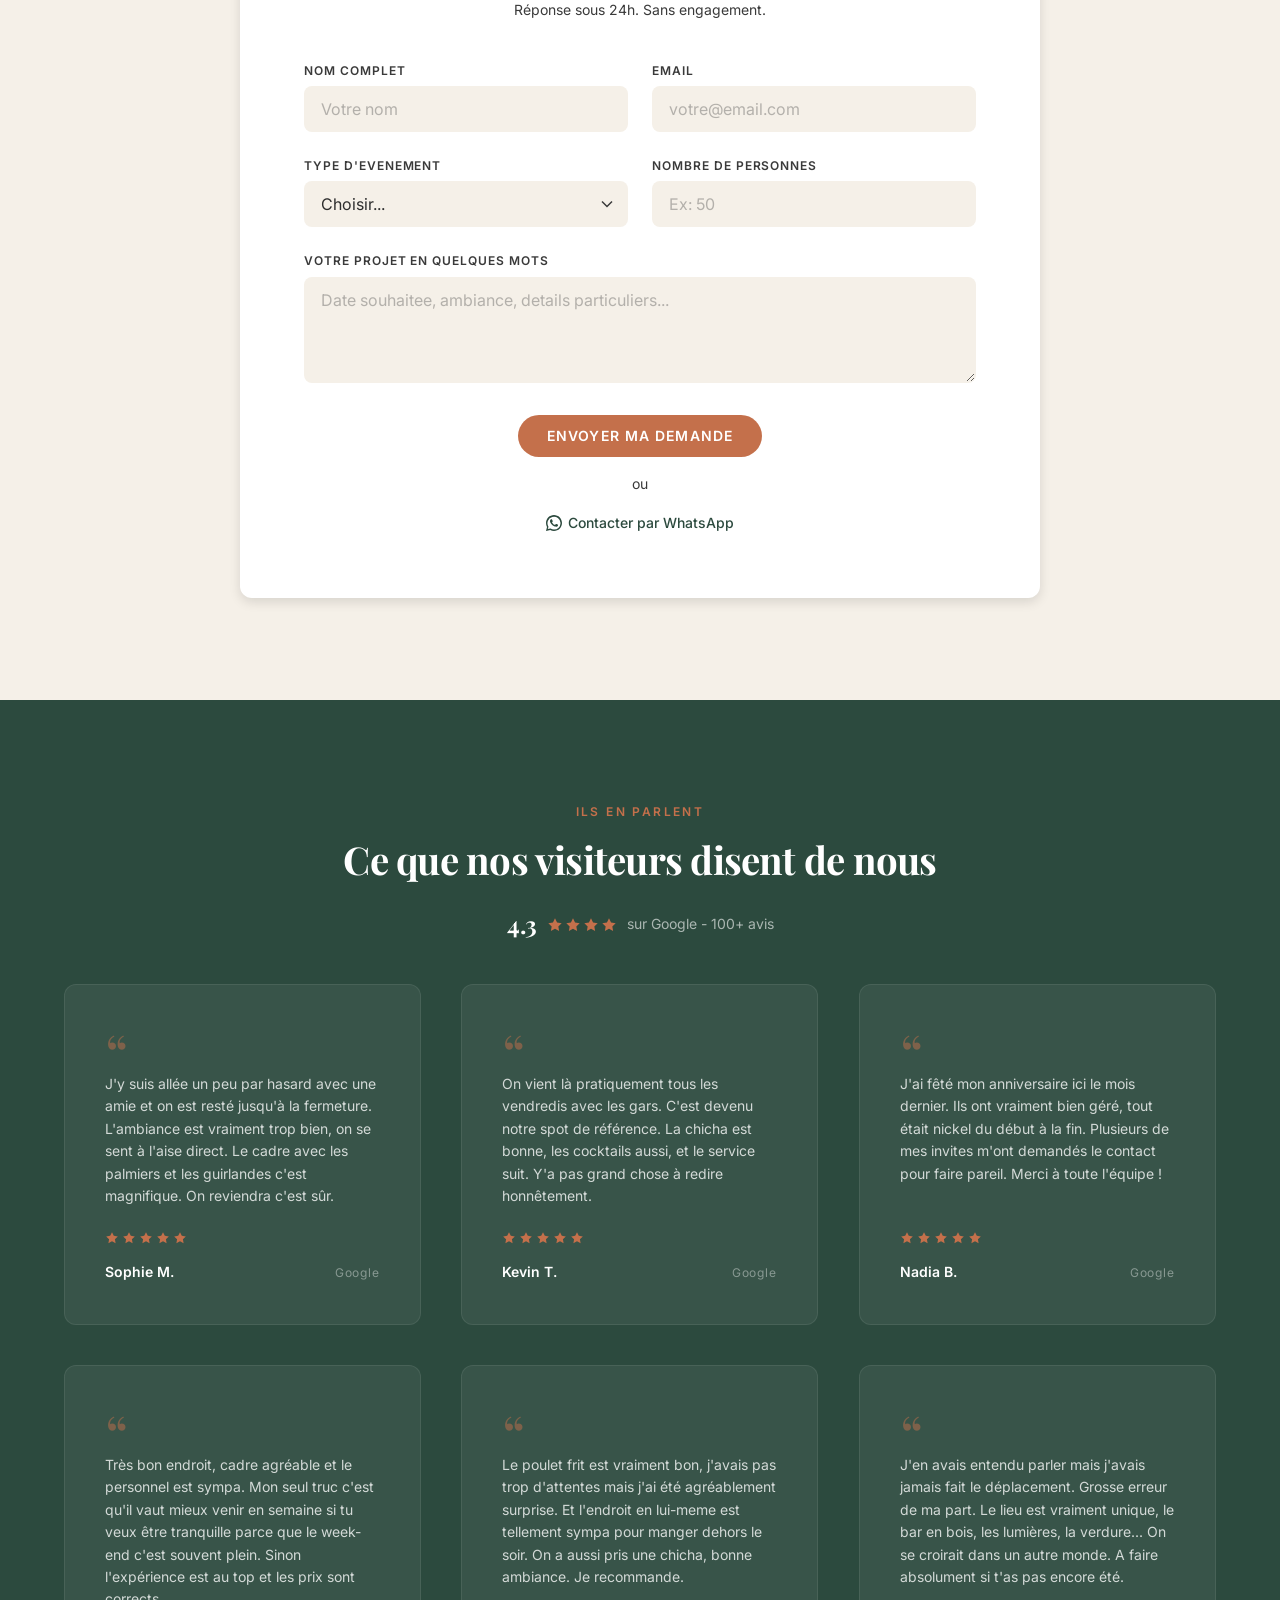
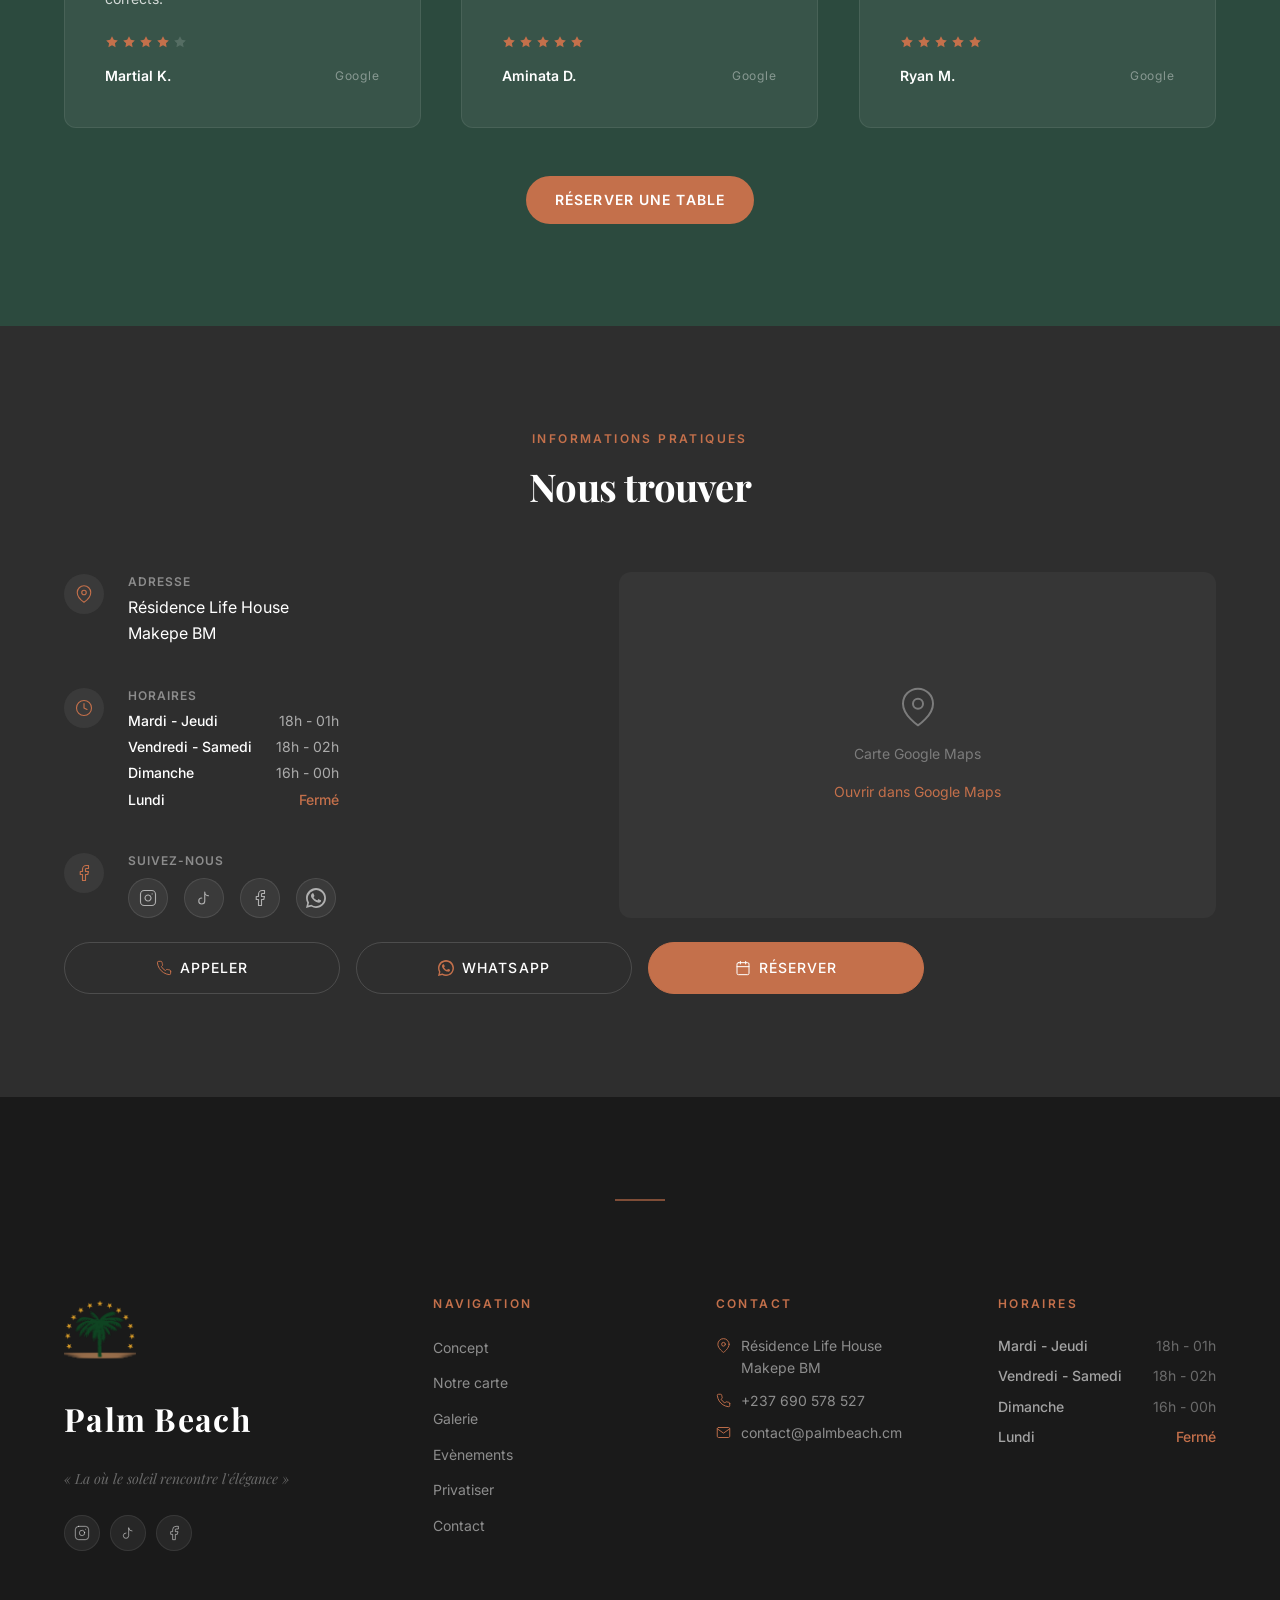
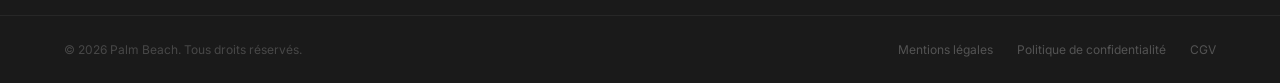
==== commit e3102109: "rest : sending by mail" ====
--- a/index.html
+++ b/index.html
@@ -3,38 +3,47 @@
 <head>
   <meta charset="UTF-8">
   <meta name="viewport" content="width=device-width, initial-scale=1.0">
-  <title>Palm Beach Cannes — Bistrot, Cocktails & Terrasse Plein Air | Cannes</title>
-  <meta name="description" content="Palm Beach, bistrot et terrasse plein air a Cannes. Cocktails signature, ambiance fun au coucher du soleil, brunchs, privatisation d'evenements. Reservez votre table en ligne.">
-  <meta name="keywords" content="bistrot Cannes, bar terrasse Cannes, cocktails signature, ambiance fun Cannes, Palm Beach Cannes, terrasse plein air Cote d'Azur, privatisation evenement Cannes, brunch Cannes, bistrot bar Cannes, meilleur bistrot Cannes">
+  <title>Palm Beach - Bistrot, Cocktails & Terrasse Plein Air | Douala</title>
+  <meta name="description" content="Palm Beach, bistrot et terrasse plein air a Douala. Cocktails signature, ambiance fun au coucher du soleil, brunchs, privatisation d'evenements. Reservez votre table en ligne.">
+  <meta name="keywords" content="bistrot Douala, bar terrasse Douala, cocktails Douala, ambiance fun Douala, Palm Beach Douala, terrasse plein air Douala, privatisation evenement Douala, Palm Beach Makepe, bar Makepe BM, meilleur bistrot Douala, chicha Douala">
   <meta name="theme-color" content="#1A1A1A">
   <meta name="robots" content="index, follow, max-snippet:-1, max-image-preview:large, max-video-preview:-1">
-  <link rel="canonical" href="https://palmbeach.com/">
-  <meta name="geo.region" content="FR-06">
-  <meta name="geo.placename" content="Cannes">
+  <link rel="canonical" href="https://palmbeach.cm/">
+  <meta name="geo.region" content="CM-LT">
+  <meta name="geo.placename" content="Douala">
+  <meta name="geo.position" content="4.052;9.718">
+  <meta name="ICBM" content="4.052, 9.718">
 
   <!-- Open Graph / Facebook -->
   <meta property="og:type" content="website">
-  <meta property="og:url" content="https://palmbeach.com/">
-  <meta property="og:title" content="Palm Beach Cannes — Bistrot & Terrasse Plein Air">
-  <meta property="og:description" content="Cocktails signature, ambiance fun au coucher du soleil, brunchs et privatisation. Le bistrot incontournable de Cannes.">
-  <meta property="og:image" content="https://palmbeach.com/data/assets/og-image.jpg">
+  <meta property="og:url" content="https://palmbeach.cm/">
+  <meta property="og:title" content="Palm Beach - Bistrot & Terrasse Plein Air">
+  <meta property="og:description" content="Cocktails signature, ambiance fun au coucher du soleil, brunchs et privatisation. Le bistrot incontournable de Douala.">
+  <meta property="og:image" content="https://palmbeach.cm/data/assets/og-image.jpg">
   <meta property="og:image:width" content="2560">
   <meta property="og:image:height" content="1968">
-  <meta property="og:image:alt" content="Bar en bois du Palm Beach Cannes avec bouteilles et guirlandes lumineuses">
+  <meta property="og:image:alt" content="Bar en bois du Palm Beach avec bouteilles et guirlandes lumineuses">
   <meta property="og:locale" content="fr_FR">
-  <meta property="og:site_name" content="Palm Beach Cannes">
+  <meta property="og:site_name" content="Palm Beach">
 
   <!-- Twitter Card -->
   <meta name="twitter:card" content="summary_large_image">
-  <meta name="twitter:title" content="Palm Beach Cannes — Bistrot & Terrasse Plein Air">
-  <meta name="twitter:description" content="Cocktails signature, ambiance fun au coucher du soleil, brunchs et privatisation. Le bistrot incontournable de Cannes.">
-  <meta name="twitter:image" content="https://palmbeach.com/data/assets/og-image.jpg">
-  <meta name="twitter:image:alt" content="Bar en bois du Palm Beach Cannes avec bouteilles et guirlandes lumineuses">
+  <meta name="twitter:title" content="Palm Beach - Bistrot & Terrasse Plein Air">
+  <meta name="twitter:description" content="Cocktails signature, ambiance fun au coucher du soleil, brunchs et privatisation. Le bistrot incontournable de Douala.">
+  <meta name="twitter:image" content="https://palmbeach.cm/data/assets/og-image.jpg">
+  <meta name="twitter:image:alt" content="Bar en bois du Palm Beach avec bouteilles et guirlandes lumineuses">
 
   <!-- Fonts -->
   <link rel="preconnect" href="https://fonts.googleapis.com">
   <link rel="preconnect" href="https://fonts.gstatic.com" crossorigin>
   <link href="https://fonts.googleapis.com/css2?family=Inter:wght@300;400;500;600&family=Playfair+Display:ital,wght@0,400;0,700;1,400&display=swap" rel="stylesheet">
+
+  <link rel="icon" type="image/png" href="data/assets/favicon-96x96.png" sizes="96x96" />
+  <link rel="icon" type="image/svg+xml" href="data/assets/favicon.svg" />
+  <link rel="shortcut icon" href="data/assets/favicon.ico" />
+  <link rel="apple-touch-icon" sizes="180x180" href="data/assets/apple-touch-icon.png" />
+  <meta name="apple-mobile-web-app-title" content="Palm Beach" />
+  <link rel="manifest" href="data/assets/site.webmanifest" />
 
   <!-- Styles -->
   <link rel="stylesheet" href="css/variables.css">
@@ -64,31 +73,30 @@
   {
     "@context": "https://schema.org",
     "@type": ["Restaurant", "BarOrPub", "LocalBusiness"],
-    "@id": "https://palmbeach.com/#business",
+    "@id": "https://palmbeach.cm/#business",
     "name": "Palm Beach",
-    "alternateName": "Palm Beach Cannes",
-    "description": "Bistrot et terrasse plein air a Cannes. Cocktails signature, ambiance fun au coucher du soleil, brunchs dominicaux et privatisation d'evenements sur la Cote d'Azur.",
-    "url": "https://palmbeach.com",
+    "alternateName": "Pam Beach Douala",
+    "description": "Bistrot et terrasse plein air au quartier Makepe BM a Douala, Cameroun. Cocktails signature, ambiance fun, grillades, chicha et privatisation d'evenements.",
+    "url": "https://palmbeach.cm",
     "telephone": "+237620897603",
-    "email": "contact@palmbeach.com",
+    "email": "contact@palmbeach.cm",
     "image": [
-      "https://palmbeach.com/data/assets/og-image.jpg"
+      "https://palmbeach.cm/data/assets/og-image.jpg"
     ],
-    "logo": "https://palmbeach.com/assets/logo.png",
+    "logo": "https://palmbeach.cm/data/assets/logo-palm-beach.png",
     "address": {
       "@type": "PostalAddress",
       "streetAddress": "Résidence Life House Makepe BM",
-      "addressLocality": "Cannes",
-      "postalCode": "06400",
-      "addressRegion": "Provence-Alpes-Cote d'Azur",
-      "addressCountry": "FR"
+      "addressLocality": "Douala",
+      "addressRegion": "Littoral",
+      "addressCountry": "CM"
     },
     "geo": {
       "@type": "GeoCoordinates",
-      "latitude": 43.5513,
-      "longitude": 7.0128
+      "latitude": 4.052,
+      "longitude": 9.718
     },
-    "hasMap": "https://maps.google.com/?q=Palm+Beach+Cannes",
+    "hasMap": "https://maps.google.com/?q=Palm+Beach+Makepe+BM+Douala",
     "openingHoursSpecification": [
       {
         "@type": "OpeningHoursSpecification",
@@ -109,16 +117,17 @@
         "closes": "00:00"
       }
     ],
-    "priceRange": "$$-$$$",
-    "servesCuisine": ["Cocktails", "Tapas", "Planches a partager"],
+    "priceRange": "$$",
+    "servesCuisine": ["Grillades", "Cocktails", "Poulet", "Poisson grille", "Chicha"],
     "acceptsReservations": true,
-    "currenciesAccepted": "EUR",
-    "paymentAccepted": "Cash, Credit Card, Apple Pay, Google Pay",
+    "currenciesAccepted": "XAF",
+    "paymentAccepted": "Especes, Carte bancaire, Mobile Money",
     "amenityFeature": [
       {"@type": "LocationFeatureSpecification", "name": "Terrasse Plein Air", "value": true},
       {"@type": "LocationFeatureSpecification", "name": "Ambiance Musicale", "value": true},
-      {"@type": "LocationFeatureSpecification", "name": "Private Events", "value": true},
-      {"@type": "LocationFeatureSpecification", "name": "Outdoor Seating", "value": true}
+      {"@type": "LocationFeatureSpecification", "name": "Chicha et Hookah", "value": true},
+      {"@type": "LocationFeatureSpecification", "name": "Privatisation Evenements", "value": true},
+      {"@type": "LocationFeatureSpecification", "name": "Paillote Tropicale", "value": true}
     ],
     "aggregateRating": {
       "@type": "AggregateRating",
@@ -133,14 +142,14 @@
         "@type": "Review",
         "author": {"@type": "Person", "name": "Sophie M."},
         "reviewRating": {"@type": "Rating", "ratingValue": "5", "bestRating": "5"},
-        "reviewBody": "L'endroit le plus magique de la cote. Les cocktails sont incroyables et le coucher de soleil depuis la terrasse, inoubliable.",
+        "reviewBody": "J'y suis allee un peu par hasard avec une amie et on est restees jusqu'a la fermeture. L'ambiance est vraiment trop bien, on se sent a l'aise direct. Le cadre avec les palmiers et les guirlandes c'est magnifique.",
         "publisher": {"@type": "Organization", "name": "Google"}
       },
       {
         "@type": "Review",
-        "author": {"@type": "Person", "name": "Thomas K."},
+        "author": {"@type": "Person", "name": "Ryan M."},
         "reviewRating": {"@type": "Rating", "ratingValue": "5", "bestRating": "5"},
-        "reviewBody": "Meilleur rooftop ou j'ai ete en France. L'ambiance, la deco, les cocktails — tout est soigne.",
+        "reviewBody": "Le lieu est vraiment unique, le bar en bois, les lumieres, la verdure... On se croirait dans un autre monde. A faire absolument si t'as pas encore ete.",
         "publisher": {"@type": "Organization", "name": "Google"}
       }
     ],
@@ -157,14 +166,14 @@
   {
     "@context": "https://schema.org",
     "@type": "WebSite",
-    "name": "Palm Beach Cannes",
-    "url": "https://palmbeach.com",
-    "description": "Site officiel du Palm Beach, bistrot et terrasse plein air a Cannes.",
+    "name": "Palm Beach",
+    "url": "https://palmbeach.cm",
+    "description": "Site officiel du Palm Beach, bistrot et terrasse plein air a Douala, Cameroun.",
     "publisher": {
       "@type": "Organization",
       "name": "Palm Beach",
-      "url": "https://palmbeach.com",
-      "logo": "https://palmbeach.com/assets/logo.png",
+      "url": "https://palmbeach.cm",
+      "logo": "https://palmbeach.cm/data/assets/logo-palm-beach.png",
       "sameAs": [
         "https://instagram.com/palmbeach",
         "https://tiktok.com/@palmbeach",
@@ -184,7 +193,7 @@
         "@type": "ListItem",
         "position": 1,
         "name": "Accueil",
-        "item": "https://palmbeach.com/"
+        "item": "https://palmbeach.cm/"
       }
     ]
   }
@@ -198,10 +207,10 @@
     "mainEntity": [
       {
         "@type": "Question",
-        "name": "Ou se trouve le Palm Beach a Cannes ?",
+        "name": "Ou se trouve le Palm Beach a Douala ?",
         "acceptedAnswer": {
           "@type": "Answer",
-          "text": "Le Palm Beach est situe a la Résidence Life House Makepe BM. C'est un bistrot avec terrasse plein air offrant une vue panoramique a 360 degres sur le ciel et la nature."
+          "text": "Le Palm Beach est situe a la Residence Life House, quartier Makepe BM, a Douala, Cameroun. C'est un bistrot avec terrasse plein air, paillote tropicale, palmiers et guirlandes lumineuses."
         }
       },
       {
@@ -214,7 +223,7 @@
       },
       {
         "@type": "Question",
-        "name": "Comment reserver une table au Palm Beach Cannes ?",
+        "name": "Comment reserver une table au Palm Beach ?",
         "acceptedAnswer": {
           "@type": "Answer",
           "text": "Vous pouvez reserver une table directement via WhatsApp, par telephone ou en ligne sur notre site. La reservation est recommandee le week-end."
@@ -247,9 +256,12 @@
     <div class="header__inner container">
 
       <!-- Logo -->
-      <a href="#" class="header__logo" aria-label="Palm Beach — Retour a l'accueil">
-        <span class="header__logo-name">Palm Beach</span>
-        <span class="header__logo-tagline">Bistrot</span>
+      <a href="#" class="header__logo" aria-label="Palm Beach - Retour a l'accueil">
+        <img src="data/assets/logo-palm-beach.png" alt="Logo Palm Beach" class="header__logo-img">
+        <span class="header__logo-text">
+          <span class="header__logo-name">Palm Beach</span>
+          <span class="header__logo-tagline">Bistrot</span>
+        </span>
       </a>
 
       <!-- Navigation -->
@@ -301,12 +313,12 @@
   <main>
 
   <!-- ========== HERO ========== -->
-  <section class="hero" id="hero" aria-label="Accueil Palm Beach Cannes">
+  <section class="hero" id="hero" aria-label="Accueil Palm Beach">
 
     <!-- Background: swap <img> for <video> when ready -->
     <!--
       Replace src with your actual hero image.
-      Recommended: 1920x1080 minimum, sunset/golden hour rooftop shot.
+      Recommended: 1920x1080 minimum, sunset/golden hour bistrot shot.
       For video: replace <img> with:
       <video class="hero__media hero__media--animate" autoplay muted loop playsinline poster="assets/hero/hero-poster.jpg">
         <source src="assets/hero/hero.mp4" type="video/mp4">
@@ -314,8 +326,8 @@
     -->
     <img
       class="hero__media hero__media--animate"
-      src="https://images.unsplash.com/photo-1514933651103-005eec06c04b?auto=format&fit=crop&w=1920&q=80"
-      alt="Terrasse rooftop Palm Beach Cannes avec vue panoramique au coucher du soleil sur la Cote d'Azur"
+      src="data/assets/hero__media.avif"
+      alt="Terrasse Bistrot Palm Beach avec vue panoramique au coucher du soleil sur la Cote d'Azur"
       width="1920"
       height="1080"
       fetchpriority="high"
@@ -329,12 +341,12 @@
     <div class="hero__content">
       <div class="hero__ornament" aria-hidden="true"></div>
 
-      <h1 class="hero__title">Palm Beach <span class="sr-only">Cannes — Bistrot & Terrasse Plein Air</span></h1>
-
-      <p class="hero__tagline">La où le soleil rencontre l'elegance</p>
+      <h1 class="hero__title">Palm Beach <span class="sr-only">Cannes - Bistrot & Terrasse Plein Air</span></h1>
+
+      <p class="hero__tagline">La où le soleil rencontre l'élégance</p>
 
       <p class="hero__subtitle">
-        <span>Terrasse rooftop</span>
+        <span>Terrasse bistrot</span>
         <span class="hero__sep" aria-hidden="true">-</span>
         <span>Cocktails signature</span>
         <span class="hero__sep" aria-hidden="true">-</span>
@@ -342,8 +354,8 @@
       </p>
 
       <div class="hero__ctas">
-        <a href="https://wa.me/237620897603?text=Bonjour%2C%20je%20souhaite%20r%C3%A9server%20une%20table%20au%20Palm%20Beach." target="_blank" rel="noopener noreferrer" class="btn btn-primary hero__cta-primary">Reserver une table</a>
-        <a href="#concept" class="btn btn-outline hero__cta-secondary">Decouvrir le lieu</a>
+        <a href="https://wa.me/237620897603?text=Bonjour%2C%20je%20souhaite%20r%C3%A9server%20une%20table%20au%20Palm%20Beach." target="_blank" rel="noopener noreferrer" class="btn btn-primary hero__cta-primary">Réserver une table</a>
+        <a href="#concept" class="btn btn-outline hero__cta-secondary">Découvrir le lieu</a>
       </div>
     </div>
 
@@ -367,7 +379,7 @@
           <img
             class="concept__image"
             src="data/assets/adn-section.jpg"
-            alt="Terrasse vegetalisee du rooftop Palm Beach Cannes baignee de lumiere doree au golden hour"
+            alt="Terrasse vegetalisee du bistrot Palm Beach baignee de lumiere doree au golden hour"
             loading="lazy"
           >
         </div>
@@ -381,7 +393,7 @@
           </h2>
 
           <p class="concept__description">
-            Palm Beach n'est pas un bar de plus. C'est une parenthese entre ciel et nature, ou chaque detail a ete pense pour eveiller les sens. La vegetation tropicale se mele au bois brut, les cocktails sont crees comme des oeuvres, et la musique accompagne le soleil jusqu'a ce qu'il disparaisse a l'horizon.
+            Palm Beach n'est pas un bar de plus. C'est une parenthèse entre ciel et nature, où chaque détail a été pensé pour éveiller les sens. La végétation tropicale se mèle au bois brut, les cocktails sont crés comme des oeuvres, et la musique accompagne le soleil jusqu'à ce qu'il disparaisse à l'horizon.
           </p>
 
           <p class="concept__description">
@@ -406,7 +418,7 @@
           </div>
           <h3 class="concept__pillar-title">Golden Hour</h3>
           <p class="concept__pillar-text">
-            Une soirée en premiere loge, chaque soir. La lumiere ici n'est pas un decor, c'est l'experience.
+            Une soirée en première loge, chaque soir. La lumière ici n'est pas un décor, c'est l'expérience.
           </p>
         </div>
 
@@ -422,7 +434,7 @@
           </div>
           <h3 class="concept__pillar-title">Cocktails d'auteur</h3>
           <p class="concept__pillar-text">
-            Des creations originales, des produits frais, des saveurs qui voyagent. Chaque verre raconte une histoire.
+            Des créations originales, des produits frais, des saveurs qui voyagent. Chaque verre raconte une histoire.
           </p>
         </div>
 
@@ -453,7 +465,7 @@
           </div>
           <h3 class="concept__pillar-title">Ecrin vegetal</h3>
           <p class="concept__pillar-text">
-            Palmiers, bois naturel. Un cadre tropical pense comme un jardin suspendu au-dessus de la ville.
+            Palmiers, bois naturel. Un cadre tropical pense comme un jardin de la ville.
           </p>
         </div>
 
@@ -462,7 +474,7 @@
     </div>
   </section>
 
-  <!-- ========== FEATURES — Pourquoi venir ========== -->
+  <!-- ========== FEATURES - Pourquoi venir ========== -->
   <section class="features" id="pourquoi" aria-label="Pourquoi choisir Palm Beach">
     <div class="container">
 
@@ -497,13 +509,13 @@
         <div class="features__card" data-reveal data-reveal-delay="4">
           <span class="features__card-accent">7j/7</span>
           <h3 class="features__card-title">Open air toute la saison</h3>
-          <p class="features__card-text">Du mardi au dimanche, de l'aperitif dore jusqu'au bout de la nuit.</p>
+          <p class="features__card-text">Du mardi au dimanche, de l'apéritif doré jusqu'au bout de la nuit.</p>
         </div>
 
         <div class="features__card" data-reveal data-reveal-delay="5">
           <span class="features__card-accent">#1</span>
           <h3 class="features__card-title">Spot le plus photogenique</h3>
-          <p class="features__card-text">Le cadre le plus instagrammable de la côte. Votre feed va nous remercier.</p>
+          <p class="features__card-text">Le cadre le plus instagrammable du Littoral. Votre feed va nous remercier.</p>
         </div>
 
         <div class="features__card" data-reveal data-reveal-delay="6">
@@ -529,7 +541,7 @@
       <!-- Header -->
       <div class="menu__header" data-reveal>
         <span class="menu__surtitle">Notre carte</span>
-        <h2 class="menu__title">Des créations qui voyagent,<br>des classiques magnifies</h2>
+        <h2 class="menu__title">Des créations qui voyagent,<br>des classiques magnifiés</h2>
         <p class="menu__subtitle">Produits frais, recettes d'auteur.</p>
       </div>
 
@@ -548,7 +560,7 @@
             <line x1="12" y1="18" x2="12" y2="12"/>
             <polyline points="9 15 12 18 15 15"/>
           </svg>
-          Telecharger la carte PDF
+          Télecharger la carte PDF
         </a>
         <a href="https://wa.me/237620897603?text=Bonjour%2C%20je%20souhaite%20r%C3%A9server%20une%20table%20au%20Palm%20Beach." target="_blank" rel="noopener noreferrer" class="btn btn-primary">Reserver une table</a>
       </div>
@@ -562,7 +574,7 @@
 
       <!-- Header -->
       <div class="gallery__header" data-reveal>
-        <span class="gallery__surtitle">Galerie</span>
+        <span class="gallery__surtitle">Galérie</span>
         <h2 class="gallery__title">L'expérience en images</h2>
         <p class="gallery__subtitle">Chaque soir, une nouvelle lumière. Chaque visite, un nouveau souvenir.</p>
       </div>
@@ -570,12 +582,12 @@
       <!-- Grid: 9 images, asymmetric layout -->
       <div class="gallery__grid">
 
-        <!-- 1: Tall — vue terrasse -->
+        <!-- 1: Tall - vue terrasse -->
         <div class="gallery__item gallery__item--tall" data-gallery data-caption="La terrasse au golden hour" tabindex="0" data-reveal data-reveal-delay="1">
           <img
             class="gallery__item-img"
             src="data/assets/IMG-20260328-WA0095.jpg"
-            alt="Terrasse Palm Beach Cannes au coucher du soleil golden hour"
+            alt="Terrasse Palm Beach au coucher du soleil golden hour"
             loading="lazy"
           >
           <div class="gallery__item-overlay" aria-hidden="true">
@@ -583,12 +595,12 @@
           </div>
         </div>
 
-        <!-- 2: Normal — ambiance -->
+        <!-- 2: Normal - ambiance -->
         <div class="gallery__item" data-gallery data-caption="L'ambiance du lieu" tabindex="0" data-reveal data-reveal-delay="2">
           <img
             class="gallery__item-img"
             src="data/assets/IMG-20260328-WA0105.jpg"
-            alt="Ambiance Palm Beach Cannes"
+            alt="Ambiance Palm Beach"
             loading="lazy"
           >
           <div class="gallery__item-overlay" aria-hidden="true">
@@ -596,25 +608,25 @@
           </div>
         </div>
 
-        <!-- 3: Normal — details -->
+        <!-- 3: Normal - details -->
         <div class="gallery__item" data-gallery data-caption="Details & decoration" tabindex="0" data-reveal data-reveal-delay="3">
           <img
             class="gallery__item-img"
             src="data/assets/IMG-20260328-WA0106.jpg"
-            alt="Details et decoration Palm Beach Cannes"
+            alt="Details et decoration Palm Beach"
             loading="lazy"
           >
           <div class="gallery__item-overlay" aria-hidden="true">
-            <span class="gallery__item-caption">Details & decoration</span>
-          </div>
-        </div>
-
-        <!-- 4: Normal — moment -->
+            <span class="gallery__item-caption">Détails & décoration</span>
+          </div>
+        </div>
+
+        <!-- 4: Normal - moment -->
         <div class="gallery__item" data-gallery data-caption="Un moment unique" tabindex="0" data-reveal data-reveal-delay="4">
           <img
             class="gallery__item-img"
             src="data/assets/IMG-20260328-WA0109.jpg"
-            alt="Un moment unique au Palm Beach Cannes"
+            alt="Un moment unique au Palm Beach"
             loading="lazy"
           >
           <div class="gallery__item-overlay" aria-hidden="true">
@@ -622,25 +634,25 @@
           </div>
         </div>
 
-        <!-- 5: Tall — cadre vegetal -->
+        <!-- 5: Tall - cadre vegetal -->
         <div class="gallery__item gallery__item--tall" data-gallery data-caption="L'ecrin vegetal" tabindex="0" data-reveal data-reveal-delay="5">
           <img
             class="gallery__item-img"
             src="data/assets/IMG-20260328-WA0111.jpg"
-            alt="Cadre vegetal et nature Palm Beach Cannes"
+            alt="Cadre vegetal et nature Palm Beach"
             loading="lazy"
           >
           <div class="gallery__item-overlay" aria-hidden="true">
-            <span class="gallery__item-caption">L'ecrin vegetal</span>
-          </div>
-        </div>
-
-        <!-- 6: Normal — bar -->
+            <span class="gallery__item-caption">L'écrin végétal</span>
+          </div>
+        </div>
+
+        <!-- 6: Normal - bar -->
         <div class="gallery__item" data-gallery data-caption="Le bar" tabindex="0" data-reveal data-reveal-delay="6">
           <img
             class="gallery__item-img"
             src="data/assets/IMG-20260328-WA0120.jpg"
-            alt="Le bar du Palm Beach Cannes"
+            alt="Le bar du Palm Beach"
             loading="lazy"
           >
           <div class="gallery__item-overlay" aria-hidden="true">
@@ -648,12 +660,12 @@
           </div>
         </div>
 
-        <!-- 7: Wide — panorama -->
+        <!-- 7: Wide - panorama -->
         <div class="gallery__item gallery__item--wide" data-gallery data-caption="Vue panoramique au sunset" tabindex="0" data-reveal data-reveal-delay="7">
           <img
             class="gallery__item-img"
             src="data/assets/IMG-20260328-WA0123.jpg"
-            alt="Vue panoramique au sunset depuis le Palm Beach Cannes"
+            alt="Vue panoramique au sunset depuis le Palm Beach"
             loading="lazy"
           >
           <div class="gallery__item-overlay" aria-hidden="true">
@@ -661,12 +673,12 @@
           </div>
         </div>
 
-        <!-- 8: Normal — vie du lieu -->
+        <!-- 8: Normal - vie du lieu -->
         <div class="gallery__item" data-gallery data-caption="La vie du lieu" tabindex="0" data-reveal data-reveal-delay="8">
           <img
             class="gallery__item-img"
             src="data/assets/IMG-20260328-WA0135.jpg"
-            alt="La vie du lieu au Palm Beach Cannes"
+            alt="La vie du lieu au Palm Beach"
             loading="lazy"
           >
           <div class="gallery__item-overlay" aria-hidden="true">
@@ -674,12 +686,12 @@
           </div>
         </div>
 
-        <!-- 9: Normal — le Palm Beach -->
+        <!-- 9: Normal - le Palm Beach -->
         <div class="gallery__item" data-gallery data-caption="Le Palm Beach" tabindex="0" data-reveal data-reveal-delay="9">
           <img
             class="gallery__item-img"
             src="data/assets/IMG-20260329-WA0008.jpg"
-            alt="Le Palm Beach Cannes"
+            alt="Le Palm Beach"
             loading="lazy"
           >
           <div class="gallery__item-overlay" aria-hidden="true">
@@ -731,14 +743,14 @@
       <div class="events__header" data-reveal>
         <span class="events__surtitle">Programmation</span>
         <h2 class="events__title">Ce qui vous attend<br>au Palm Beach</h2>
-        <p class="events__subtitle">Soirees a theme, ambiance fun, happy hours et brunchs. Il se passe toujours quelque chose ici.</p>
+        <p class="events__subtitle">Soirées à thème, ambiance fun, happy hours et brunchs. Il se passe toujours quelque chose ici.</p>
       </div>
 
       <!-- Cards (rendered by JS from events.json) -->
       <div class="events__scroll" id="events-list"></div>
 
       <!-- Footer: Instagram -->
-      <div class="events__footer" data-reveal>
+      <!-- <div class="events__footer" data-reveal>
         <a href="https://instagram.com/palmbeach" target="_blank" rel="noopener" class="events__insta-link">
           <svg xmlns="http://www.w3.org/2000/svg" viewBox="0 0 24 24" stroke-linecap="round" stroke-linejoin="round">
             <rect x="2" y="2" width="20" height="20" rx="5" ry="5"/>
@@ -747,7 +759,7 @@
           </svg>
           Suivez toute la programmation sur @palmbeach
         </a>
-      </div>
+      </div> -->
 
     </div>
   </section>
@@ -763,7 +775,7 @@
           <img
             class="privatisation__image"
             src="data/assets/privatisation.jpg"
-            alt="Soiree privee privatisation terrasse rooftop Palm Beach Cannes"
+            alt="Soiree privee privatisation terrasse bistrot Palm Beach"
             loading="lazy"
           >
         </div>
@@ -773,11 +785,11 @@
           <span class="privatisation__surtitle">Privatisation</span>
 
           <h2 class="privatisation__title">
-            Votre evenement,<br>notre <em>cadre d'exception</em>
+            Votre évènement,<br>notre <em>cadre d'exception</em>
           </h2>
 
           <p class="privatisation__desc">
-            Offrez a vos invites un moment inoubliable. Le Palm Beach se transforme en ecrin prive pour vos celebrations les plus ambitieuses. De l'aperitif au bout de la nuit, chaque detail est orchestre pour vous.
+            Offrez a vos invités un moment inoubliable. Le Palm Beach se transforme en écrin privé pour vos célébrations les plus ambitieuses. De l'apéritif au bout de la nuit, chaque détail est un orchestre pour vous.
           </p>
 
           <ul class="privatisation__checklist">
@@ -785,7 +797,7 @@
               <span class="privatisation__check-icon" aria-hidden="true">
                 <svg viewBox="0 0 24 24" stroke-linecap="round" stroke-linejoin="round"><polyline points="20 6 9 17 4 12"/></svg>
               </span>
-              Terrasse privatisable en totalite ou en partie
+              Terrasse privatisable en totalité ou en partie
             </li>
             <li class="privatisation__check">
               <span class="privatisation__check-icon" aria-hidden="true">
@@ -809,7 +821,7 @@
               <span class="privatisation__check-icon" aria-hidden="true">
                 <svg viewBox="0 0 24 24" stroke-linecap="round" stroke-linejoin="round"><polyline points="20 6 9 17 4 12"/></svg>
               </span>
-              Interlocuteur dedie du devis au jour J
+              Interlocuteur dedié du devis au jour J
             </li>
           </ul>
         </div>
@@ -834,25 +846,25 @@
           <span class="privatisation__tag-icon" aria-hidden="true">
             <svg viewBox="0 0 24 24" stroke-linecap="round" stroke-linejoin="round"><path d="M17 21v-2a4 4 0 0 0-4-4H5a4 4 0 0 0-4 4v2"/><circle cx="9" cy="7" r="4"/><path d="M23 21v-2a4 4 0 0 0-3-3.87"/><path d="M16 3.13a4 4 0 0 1 0 7.75"/></svg>
           </span>
-          Seminaires & corporate
+          Séminaires & corporate
         </span>
         <span class="privatisation__tag">
           <span class="privatisation__tag-icon" aria-hidden="true">
             <svg viewBox="0 0 24 24" stroke-linecap="round" stroke-linejoin="round"><path d="M8 2h8l-4 9-4-9z" transform="translate(0,1)"/><path d="M12 12v7"/><path d="M8 22h8"/><path d="M5 3h14"/></svg>
           </span>
-          Cocktails prives
+          Cocktails privés
         </span>
         <span class="privatisation__tag">
           <span class="privatisation__tag-icon" aria-hidden="true">
             <svg viewBox="0 0 24 24" stroke-linecap="round" stroke-linejoin="round"><circle cx="12" cy="12" r="10"/><polyline points="12 6 12 12 16 14"/></svg>
           </span>
-          Soirees de groupe
+          Soirées de groupe
         </span>
         <span class="privatisation__tag">
           <span class="privatisation__tag-icon" aria-hidden="true">
             <svg viewBox="0 0 24 24" stroke-linecap="round" stroke-linejoin="round"><polygon points="12 2 15.09 8.26 22 9.27 17 14.14 18.18 21.02 12 17.77 5.82 21.02 7 14.14 2 9.27 8.91 8.26 12 2"/></svg>
           </span>
-          R&#233;veillon
+          Réveillon
         </span>
         <span class="privatisation__tag">
           <span class="privatisation__tag-icon" aria-hidden="true">
@@ -864,8 +876,8 @@
 
       <!-- Contact form -->
       <div class="privatisation__form-wrapper" data-reveal>
-        <h3 class="privatisation__form-title">Demandez votre devis personnalise</h3>
-        <p class="privatisation__form-subtitle">Reponse sous 24h. Sans engagement.</p>
+        <h3 class="privatisation__form-title">Faites votre privatisation personnalisée</h3>
+        <p class="privatisation__form-subtitle">Réponse sous 24h. Sans engagement.</p>
 
         <form class="privatisation__form" action="#" method="POST" id="privatisation-form">
 
@@ -936,7 +948,6 @@
             <svg viewBox="0 0 24 24"><path d="M12 2l3.09 6.26L22 9.27l-5 4.87 1.18 6.88L12 17.77l-6.18 3.25L7 14.14 2 9.27l6.91-1.01z"/></svg>
             <svg viewBox="0 0 24 24"><path d="M12 2l3.09 6.26L22 9.27l-5 4.87 1.18 6.88L12 17.77l-6.18 3.25L7 14.14 2 9.27l6.91-1.01z"/></svg>
             <svg viewBox="0 0 24 24"><path d="M12 2l3.09 6.26L22 9.27l-5 4.87 1.18 6.88L12 17.77l-6.18 3.25L7 14.14 2 9.27l6.91-1.01z"/></svg>
-            <!-- <svg viewBox="0 0 24 24"><path d="M12 2l3.09 6.26L22 9.27l-5 4.87 1.18 6.88L12 17.77l-6.18 3.25L7 14.14 2 9.27l6.91-1.01z"/></svg> -->
           </span>
           <span>sur Google - 100+ avis</span>
         </div>
@@ -1051,7 +1062,7 @@
 
       <!-- CTA -->
       <div class="reviews__cta" data-reveal>
-        <a href="https://wa.me/237620897603?text=Bonjour%2C%20je%20souhaite%20r%C3%A9server%20une%20table%20au%20Palm%20Beach." target="_blank" rel="noopener noreferrer" class="btn btn-primary">Reserver une table</a>
+        <a href="https://wa.me/237620897603?text=Bonjour%2C%20je%20souhaite%20r%C3%A9server%20une%20table%20au%20Palm%20Beach." target="_blank" rel="noopener noreferrer" class="btn btn-primary">Réserver une table</a>
       </div>
 
     </div>
@@ -1169,7 +1180,7 @@
         </a>
         <a href="https://wa.me/237620897603?text=Bonjour%2C%20je%20souhaite%20r%C3%A9server%20une%20table%20au%20Palm%20Beach." target="_blank" rel="noopener noreferrer" class="info__action info__action--primary">
           <svg viewBox="0 0 24 24"><rect x="3" y="4" width="18" height="18" rx="2" ry="2"/><line x1="16" y1="2" x2="16" y2="6"/><line x1="8" y1="2" x2="8" y2="6"/><line x1="3" y1="10" x2="21" y2="10"/></svg>
-          Reserver
+          Réserver
         </a>
       </div>
 
@@ -1194,10 +1205,10 @@
           <!-- Col 1: Brand -->
           <div class="footer__brand">
             <div>
-              <span class="footer__logo-name">Palm Beach</span>
-              <span class="footer__logo-tagline">Bistrot</span>
+              <img src="data/assets/logo-palm-beach.png" alt="Logo Palm Beach" class="footer__logo-img">
             </div>
-            <p class="footer__baseline">&laquo; La ou le soleil rencontre l'elegance &raquo;</p>
+            <span class="footer__logo-name">Palm Beach</span>
+            <p class="footer__baseline">&laquo; La où le soleil rencontre l'élégance &raquo;</p>
             <div class="footer__socials">
               <a href="https://instagram.com/palmbeach" target="_blank" rel="noopener" class="footer__social" aria-label="Instagram">
                 <svg viewBox="0 0 24 24"><rect x="2" y="2" width="20" height="20" rx="5" ry="5"/><path d="M16 11.37A4 4 0 1 1 12.63 8 4 4 0 0 1 16 11.37z"/><line x1="17.5" y1="6.5" x2="17.51" y2="6.5"/></svg>
@@ -1218,7 +1229,7 @@
               <li><a href="#concept" class="footer__nav-link">Concept</a></li>
               <li><a href="#carte" class="footer__nav-link">Notre carte</a></li>
               <li><a href="#galerie" class="footer__nav-link">Galerie</a></li>
-              <li><a href="#events" class="footer__nav-link">Evenements</a></li>
+              <li><a href="#events" class="footer__nav-link">Evènements</a></li>
               <li><a href="#privatiser" class="footer__nav-link">Privatiser</a></li>
               <li><a href="#contact" class="footer__nav-link">Contact</a></li>
             </ul>
@@ -1234,11 +1245,11 @@
               </div>
               <div class="footer__contact-item">
                 <svg viewBox="0 0 24 24"><path d="M22 16.92v3a2 2 0 0 1-2.18 2 19.79 19.79 0 0 1-8.63-3.07 19.5 19.5 0 0 1-6-6 19.79 19.79 0 0 1-3.07-8.67A2 2 0 0 1 4.11 2h3a2 2 0 0 1 2 1.72 12.84 12.84 0 0 0 .7 2.81 2 2 0 0 1-.45 2.11L8.09 9.91a16 16 0 0 0 6 6l1.27-1.27a2 2 0 0 1 2.11-.45 12.84 12.84 0 0 0 2.81.7A2 2 0 0 1 22 16.92z"/></svg>
-                <a href="tel:+237620897603">+237 620 897 603</a>
+                <a href="tel:+237690578527">+237 690 578 527</a>
               </div>
               <div class="footer__contact-item">
                 <svg viewBox="0 0 24 24"><path d="M4 4h16c1.1 0 2 .9 2 2v12c0 1.1-.9 2-2 2H4c-1.1 0-2-.9-2-2V6c0-1.1.9-2 2-2z"/><polyline points="22,6 12,13 2,6"/></svg>
-                <a href="mailto:contact@palmbeach.com">contact@palmbeach.com</a>
+                <a href="mailto:contact@palmbeach.cm">contact@palmbeach.cm</a>
               </div>
             </div>
           </div>
@@ -1273,10 +1284,10 @@
     <!-- Bottom bar -->
     <div class="footer__bottom">
       <div class="footer__bottom-inner container">
-        <span class="footer__copy">&copy; 2026 Palm Beach. Tous droits reserves.</span>
+        <span class="footer__copy">&copy; 2026 Palm Beach. Tous droits réservés.</span>
         <div class="footer__legal">
-          <a href="mentions-legales.html" class="footer__legal-link">Mentions legales</a>
-          <a href="confidentialite.html" class="footer__legal-link">Politique de confidentialite</a>
+          <a href="mentions-legales.html" class="footer__legal-link">Mentions légales</a>
+          <a href="confidentialite.html" class="footer__legal-link">Politique de confidentialité</a>
           <a href="cgv.html" class="footer__legal-link">CGV</a>
         </div>
       </div>
--- a/css/sections/header.css
+++ b/css/sections/header.css
@@ -41,15 +41,28 @@
 /* --- Logo --- */
 .header__logo {
   display: flex;
-  flex-direction: column;
+  align-items: center;
+  gap: 10px;
   text-decoration: none;
   z-index: 1001;
   flex-shrink: 0;
 }
 
+.header__logo-img {
+  height: 48px;
+  width: auto;
+  display: block;
+  object-fit: contain;
+}
+
+.header__logo-text {
+  display: flex;
+  flex-direction: column;
+}
+
 .header__logo-name {
   font-family: var(--font-heading);
-  font-size: 1.35rem;
+  font-size: 1.2rem;
   font-weight: var(--fw-bold);
   color: var(--color-white);
   line-height: 1.1;
@@ -63,7 +76,7 @@
   color: rgba(255, 255, 255, 0.6);
   letter-spacing: var(--ls-ultra);
   text-transform: uppercase;
-  margin-top: 1px;
+  margin-top: 2px;
 }
 
 /* --- Desktop Navigation --- */
--- a/css/sections/concept.css
+++ b/css/sections/concept.css
@@ -12,9 +12,9 @@
 .concept__story {
   display: grid;
   grid-template-columns: 1fr;
-  gap: var(--space-xl);
+  gap: var(--space-lg);
   align-items: center;
-  margin-bottom: var(--space-3xl);
+  margin-bottom: var(--space-xl);
 }
 
 /* Image wrapper */
--- a/css/sections/features.css
+++ b/css/sections/features.css
@@ -12,7 +12,7 @@
 /* --- Header --- */
 .features__header {
   text-align: center;
-  margin-bottom: var(--space-2xl);
+  margin-bottom: var(--space-lg);
 }
 
 .features__surtitle {
@@ -49,7 +49,7 @@
   display: grid;
   grid-template-columns: 1fr;
   gap: var(--space-md);
-  margin-bottom: var(--space-2xl);
+  margin-bottom: var(--space-lg);
 }
 
 /* --- Single card --- */
--- a/css/sections/menu.css
+++ b/css/sections/menu.css
@@ -11,7 +11,7 @@
 /* --- Section header --- */
 .menu__header {
   text-align: center;
-  margin-bottom: var(--space-xl);
+  margin-bottom: var(--space-lg);
 }
 
 .menu__surtitle {
@@ -47,7 +47,6 @@
 .menu__tabs {
   display: flex;
   gap: 4px;
-  margin-bottom: var(--space-xl);
   overflow-x: auto;
   -webkit-overflow-scrolling: touch;
   scrollbar-width: none;
@@ -206,7 +205,6 @@
   flex-direction: column;
   align-items: center;
   gap: var(--space-sm);
-  margin-top: var(--space-2xl);
   text-align: center;
 }
 
--- a/css/sections/events.css
+++ b/css/sections/events.css
@@ -140,6 +140,23 @@
   color: var(--color-white);
 }
 
+.events__card-badge--past {
+  background: rgba(80, 80, 80, 0.82);
+  color: rgba(255, 255, 255, 0.85);
+}
+
+.events__card--past .events__card-img {
+  filter: grayscale(60%) brightness(0.8);
+}
+
+.events__card--past .events__card-body {
+  opacity: 0.7;
+}
+
+.events__card--past .events__card-cta {
+  display: none;
+}
+
 /* Date chip on image */
 .events__card-date {
   position: absolute;
--- a/css/sections/privatisation.css
+++ b/css/sections/privatisation.css
@@ -14,7 +14,7 @@
   grid-template-columns: 1fr;
   gap: var(--space-xl);
   align-items: center;
-  margin-bottom: var(--space-2xl);
+  margin-bottom: var(--space-md);
 }
 
 /* Image */
@@ -124,7 +124,7 @@
   flex-wrap: wrap;
   justify-content: center;
   gap: var(--space-sm);
-  margin-bottom: var(--space-2xl);
+  margin-bottom: var(--space-xl);
 }
 
 .privatisation__tag {
--- a/css/sections/reviews.css
+++ b/css/sections/reviews.css
@@ -11,7 +11,7 @@
 /* --- Header --- */
 .reviews__header {
   text-align: center;
-  margin-bottom: var(--space-xl);
+  margin-bottom: var(--space-lg);
 }
 
 .reviews__surtitle {
@@ -178,7 +178,7 @@
 /* --- CTA --- */
 .reviews__cta {
   text-align: center;
-  margin-top: var(--space-2xl);
+  margin-top: var(--space-lg);
 }
 
 /* --- Reveal --- */
--- a/css/sections/footer.css
+++ b/css/sections/footer.css
@@ -36,23 +36,20 @@
   gap: var(--space-md);
 }
 
+.footer__logo-img {
+  height: 72px;
+  width: auto;
+  display: block;
+  object-fit: contain;
+}
+
 .footer__logo-name {
+  display: block;
   font-family: var(--font-heading);
   font-size: var(--fs-xl);
   font-weight: var(--fw-bold);
   color: var(--color-white);
-  line-height: 1.1;
   letter-spacing: 0.04em;
-}
-
-.footer__logo-tagline {
-  font-family: var(--font-body);
-  font-size: var(--fs-xs);
-  font-weight: var(--fw-light);
-  letter-spacing: var(--ls-ultra);
-  text-transform: uppercase;
-  color: rgba(255, 255, 255, 0.4);
-  margin-top: -4px;
 }
 
 .footer__baseline {
@@ -287,10 +284,6 @@
   }
 
   /* Bottom bar */
-  .footer__bottom {
-    padding: var(--space-md) 0 var(--space-lg);
-  }
-
   .footer__bottom-inner {
     gap: 10px;
   }
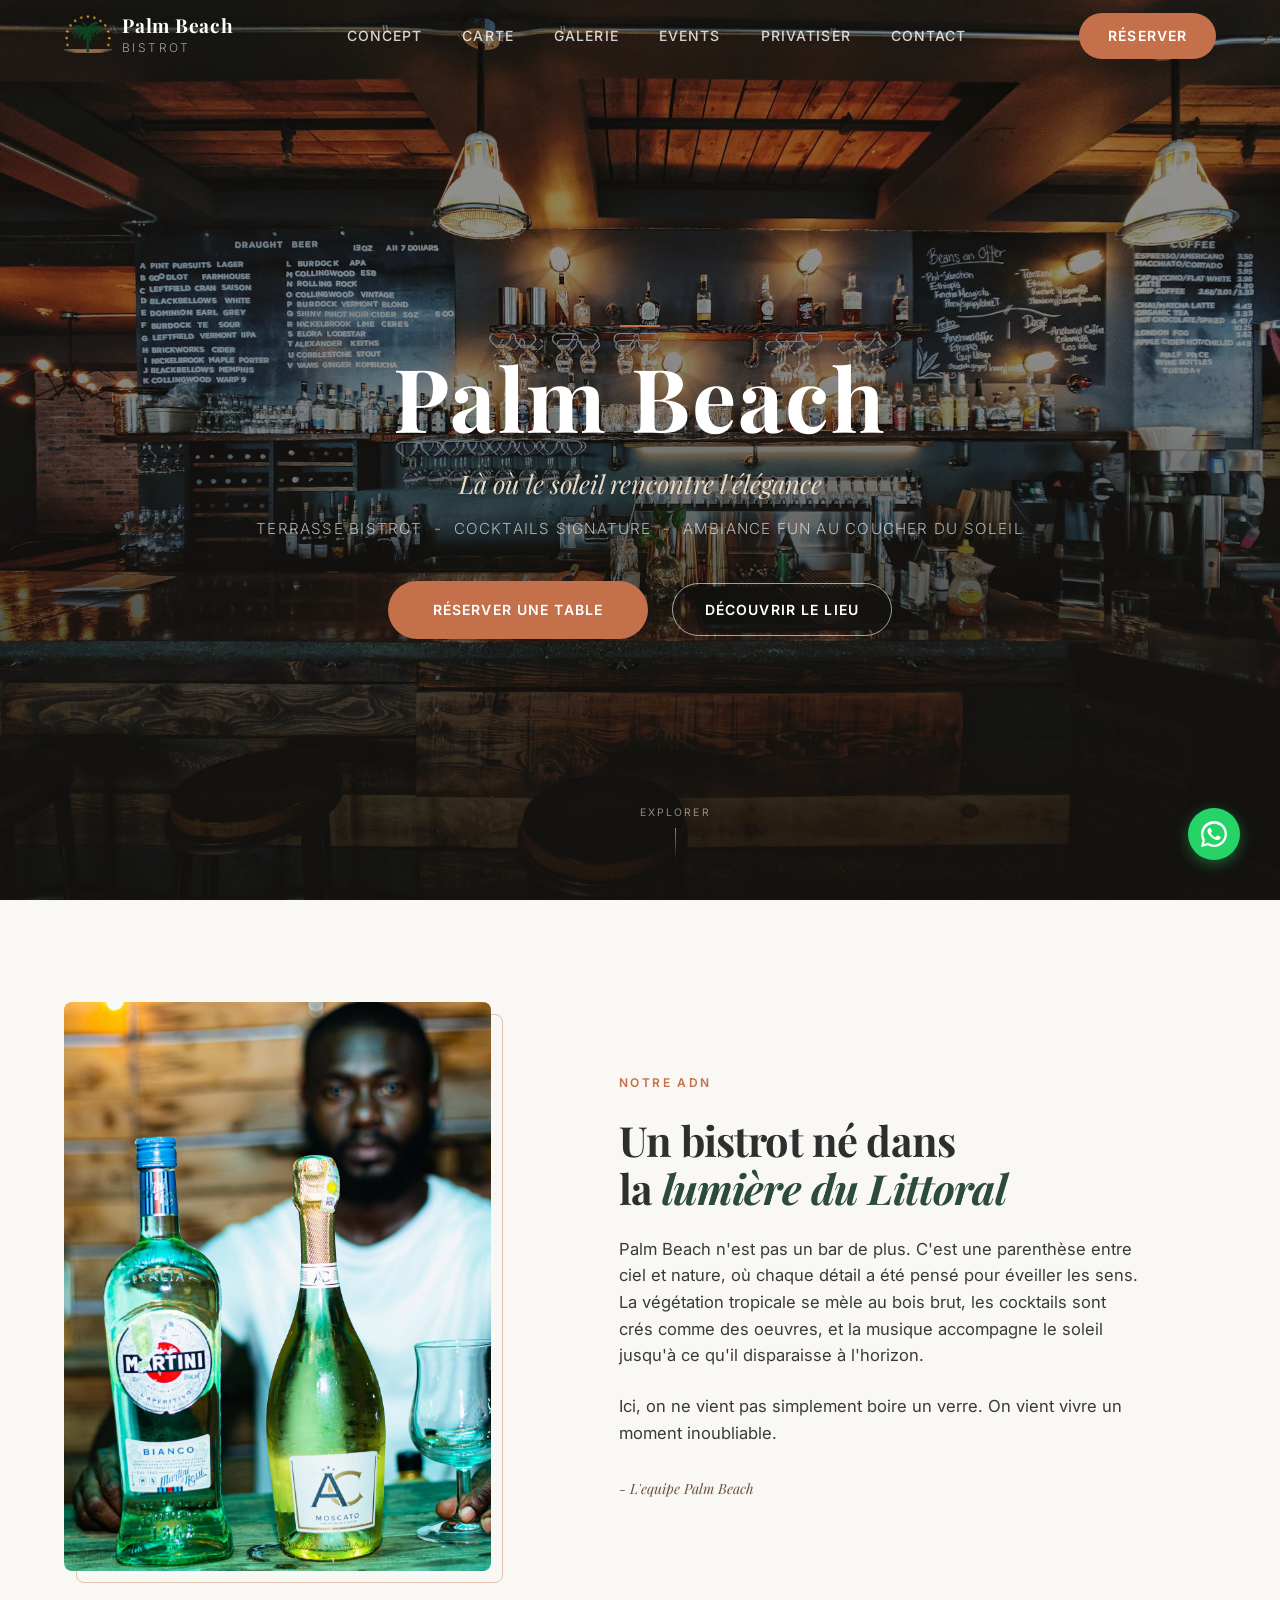
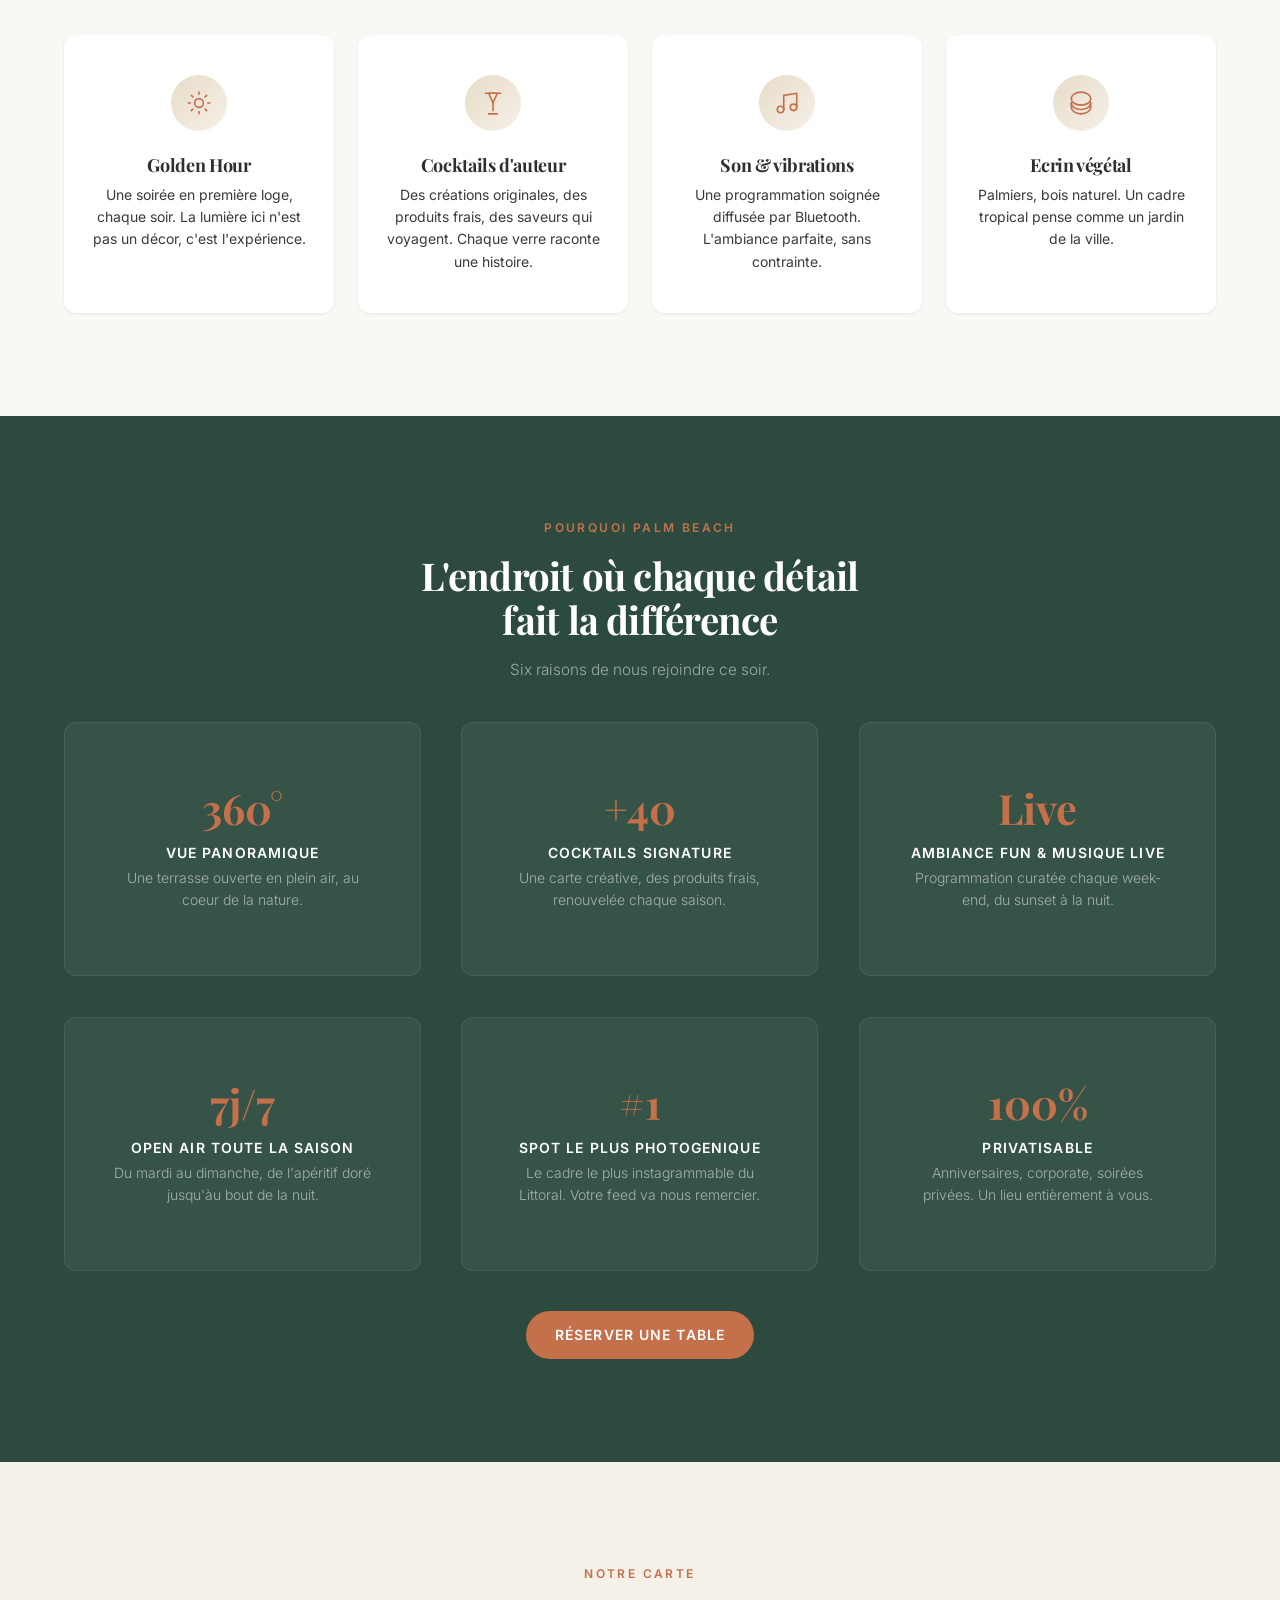
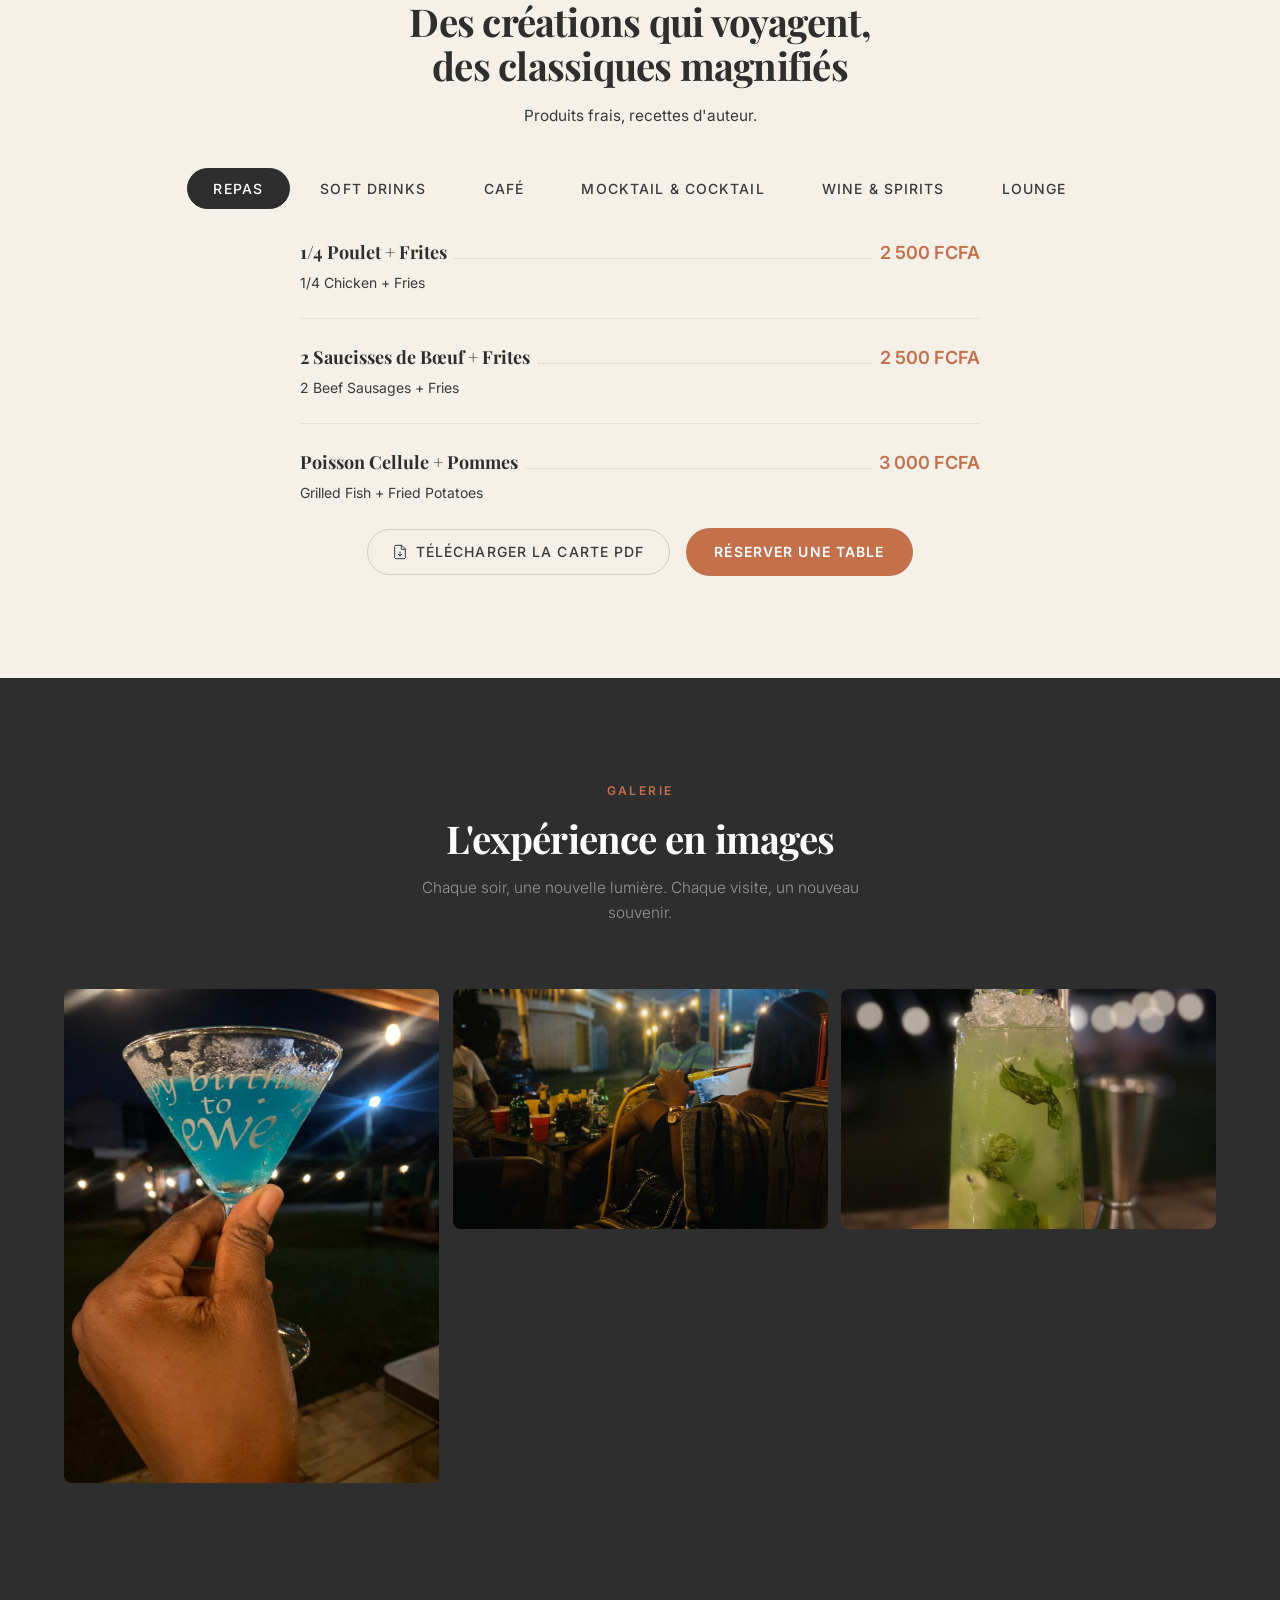
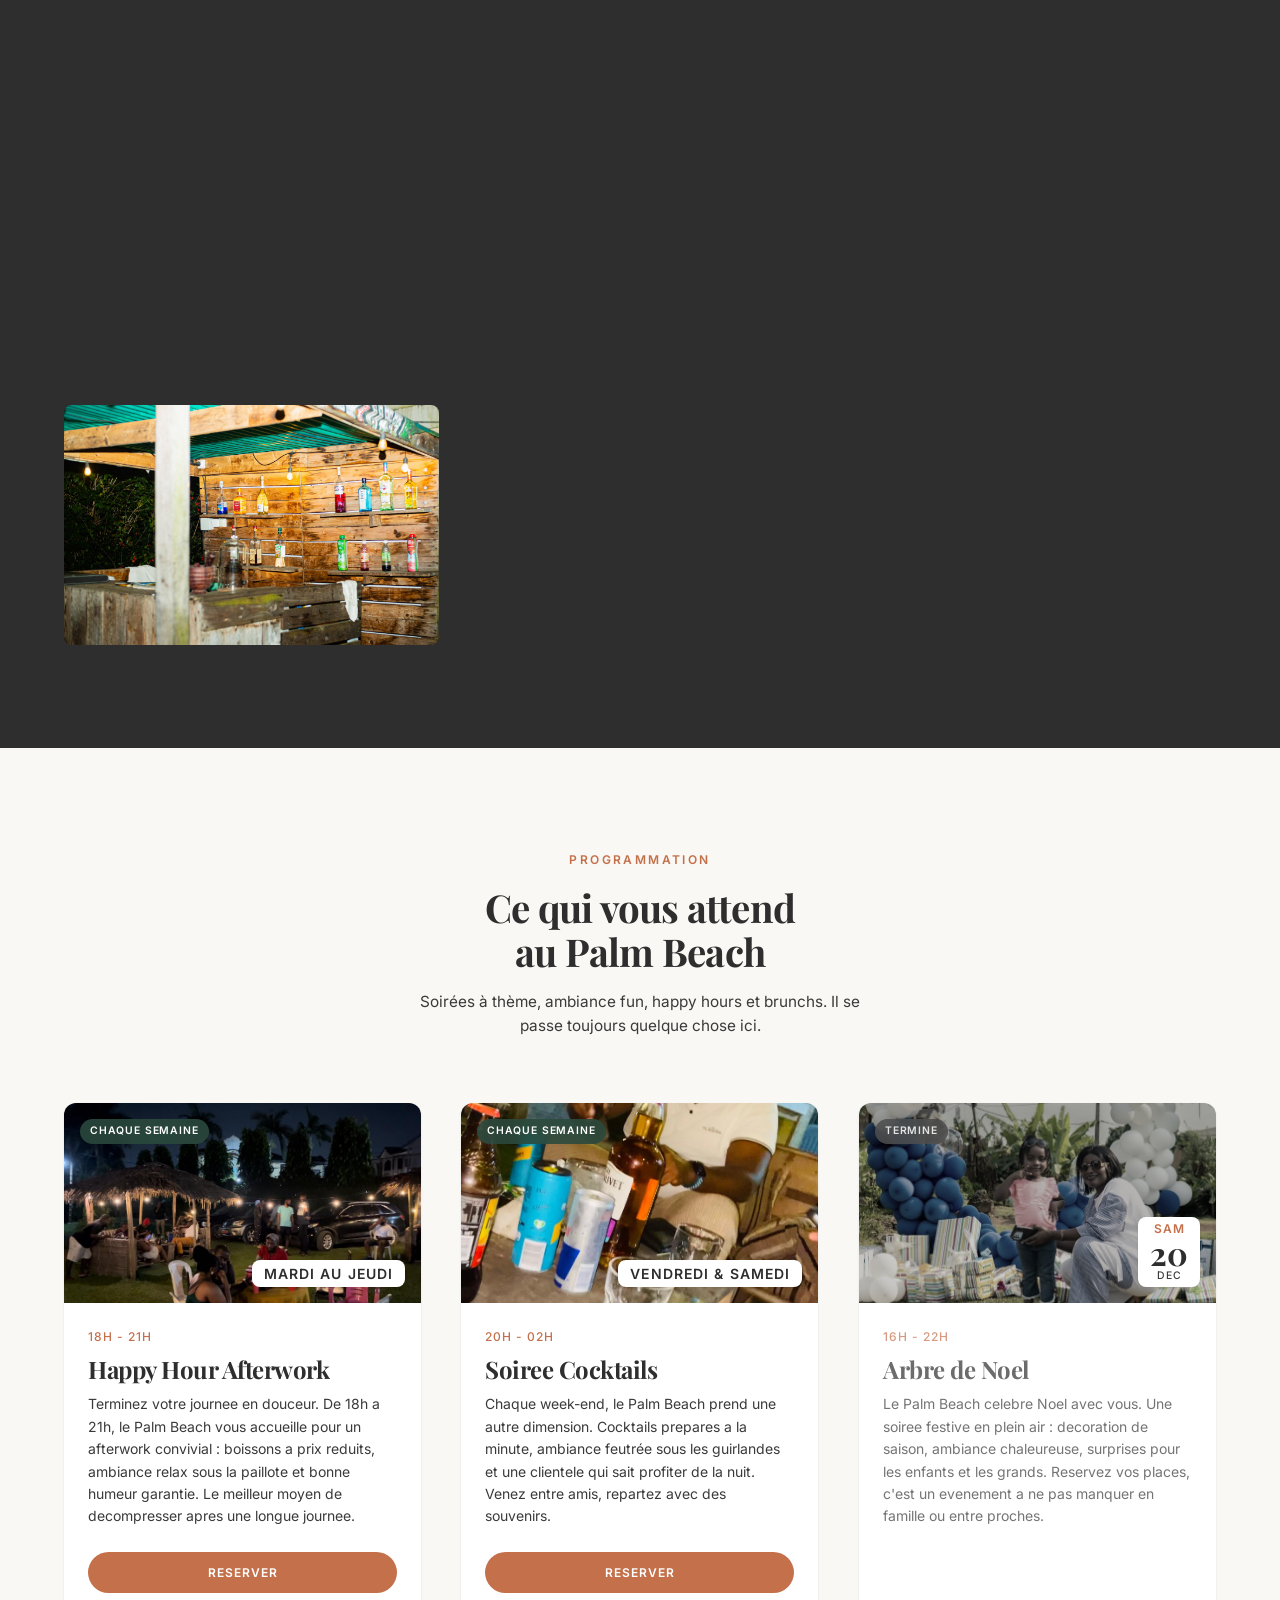
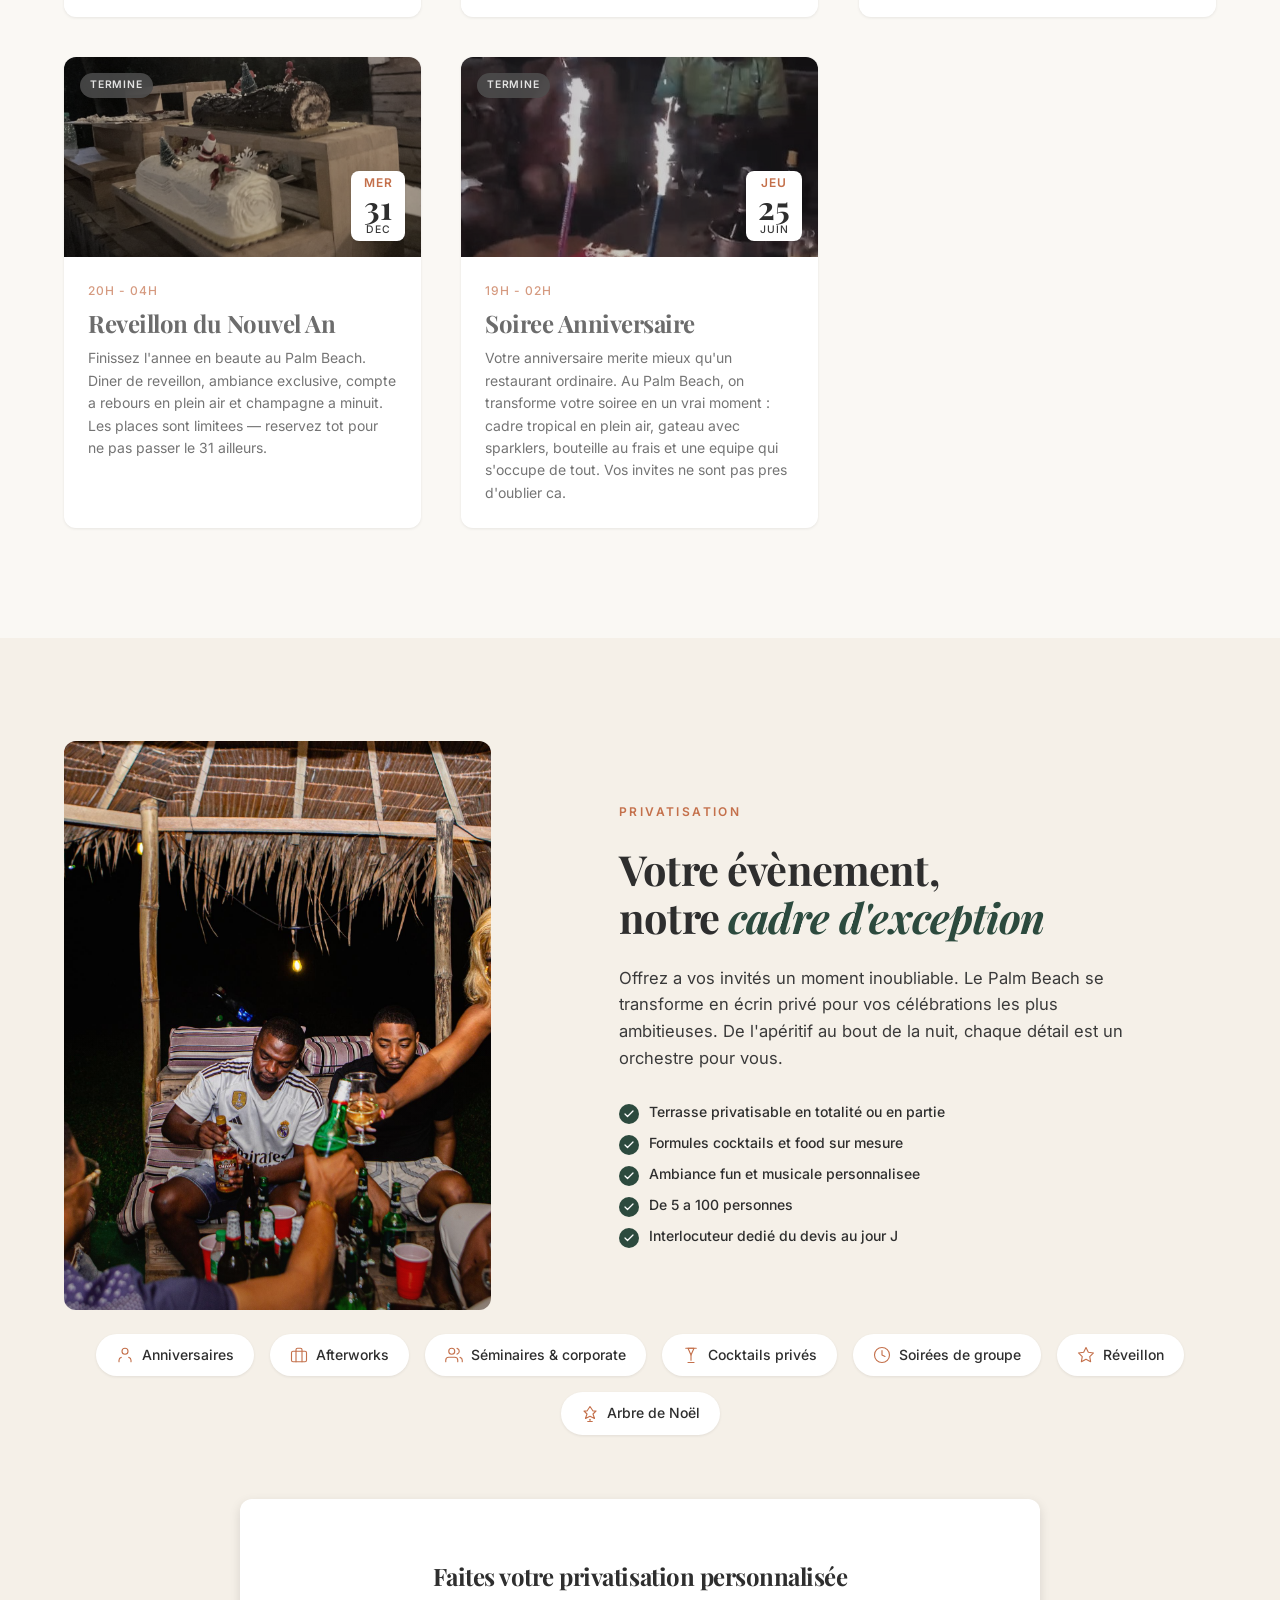
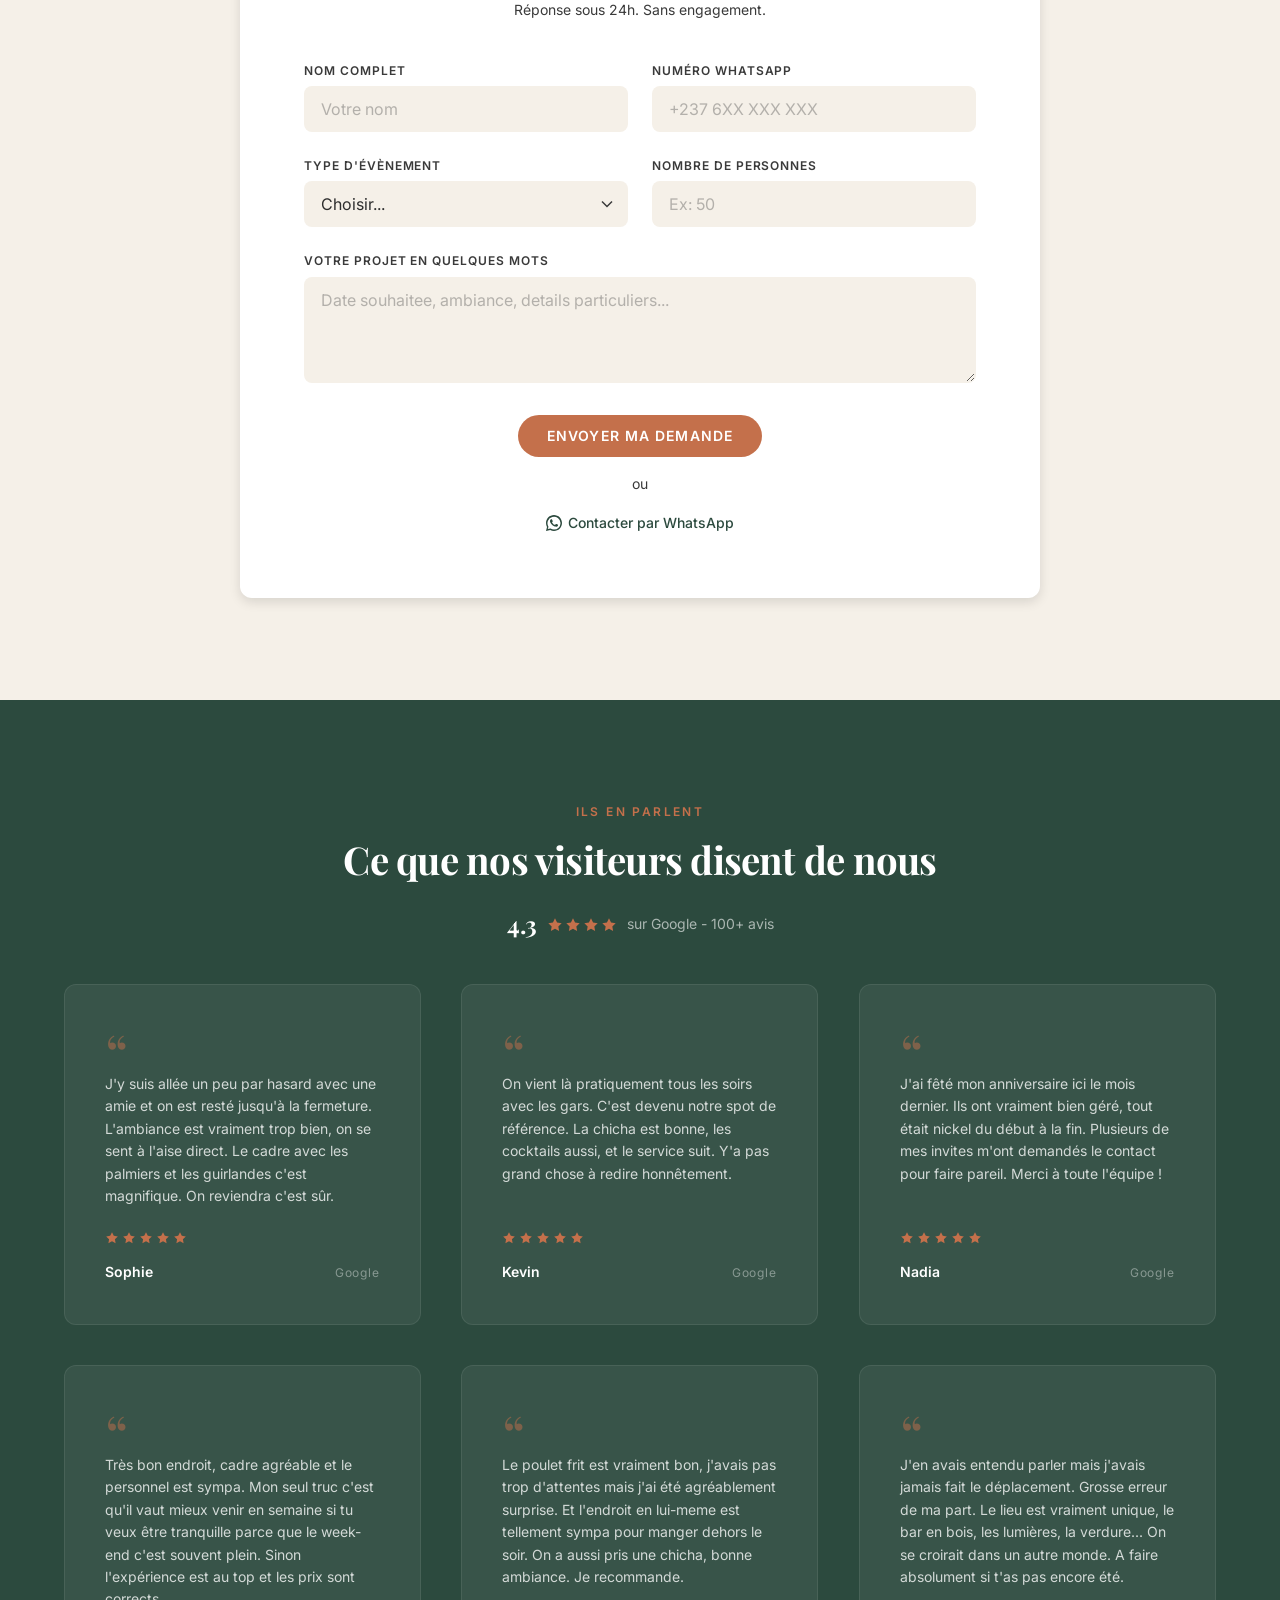
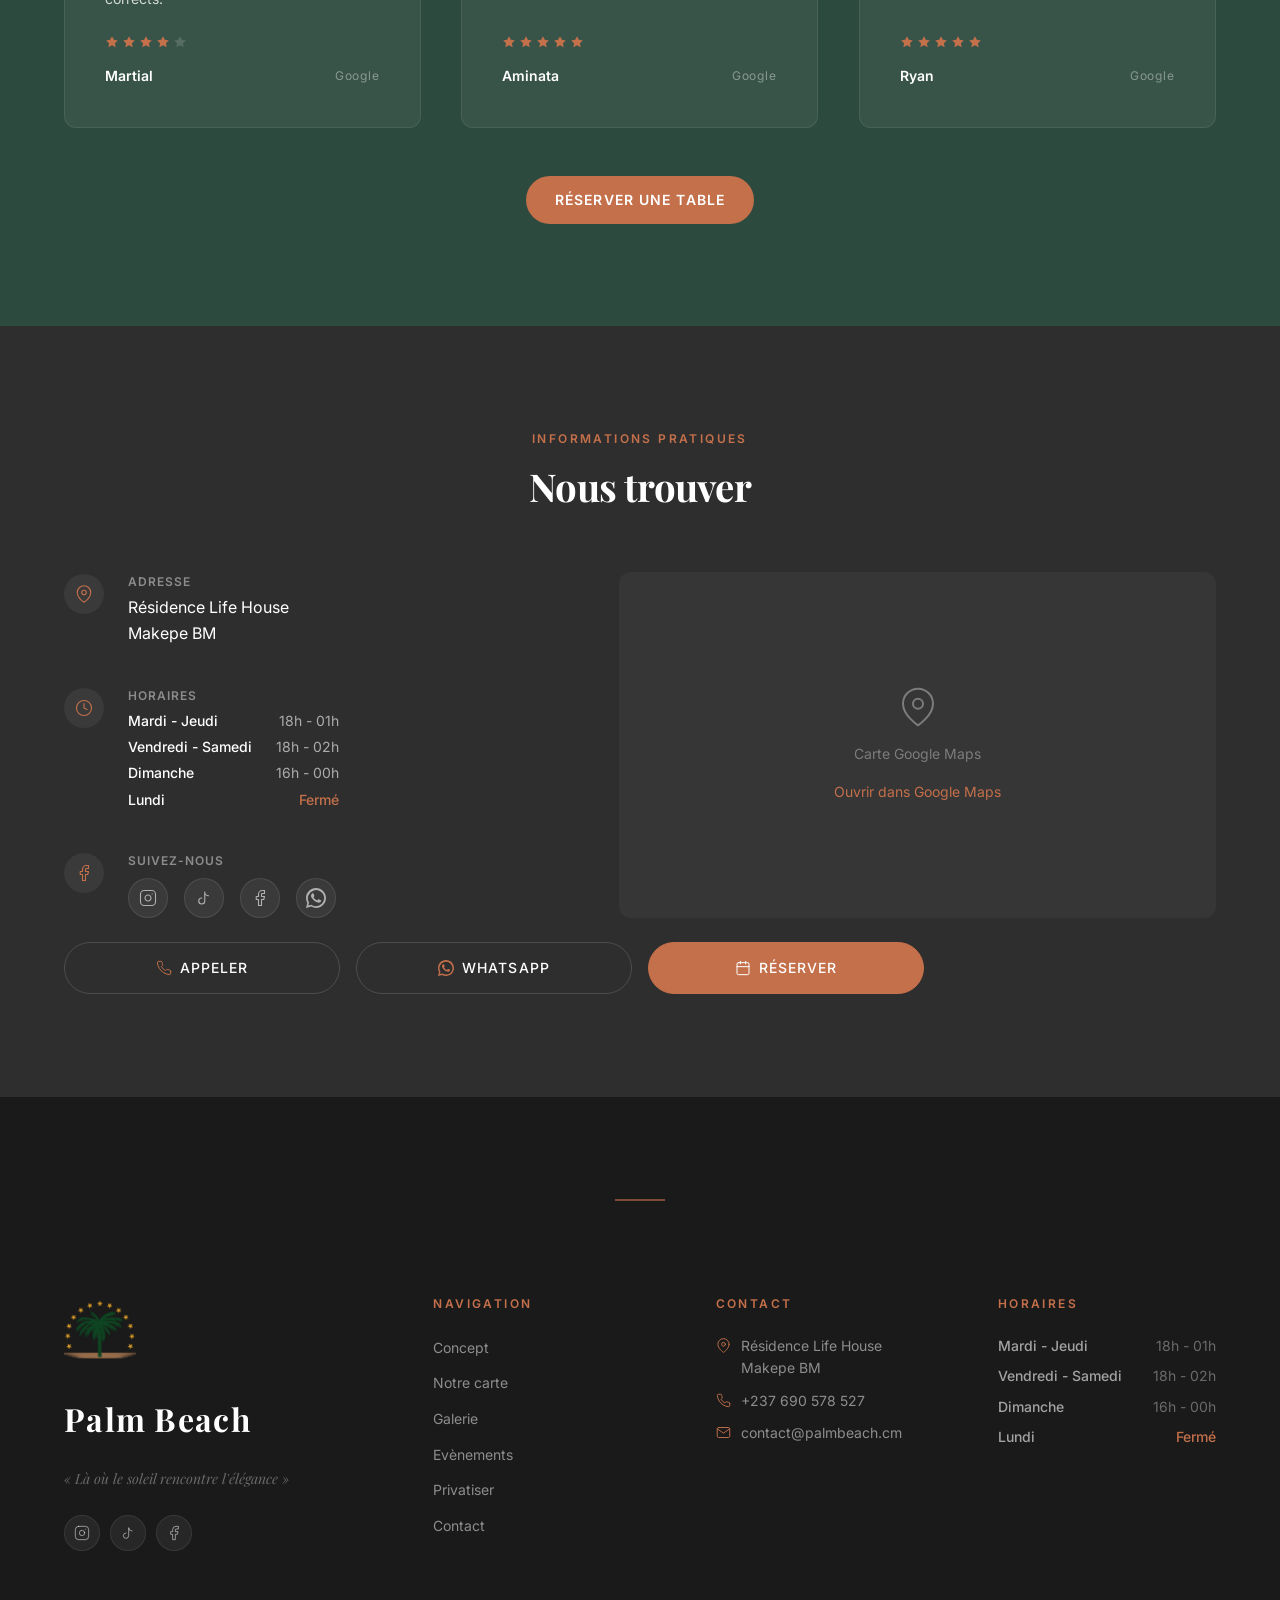
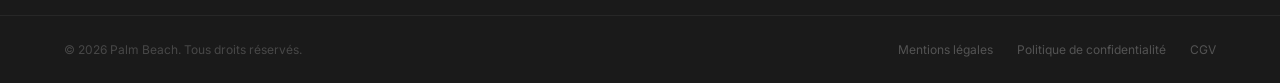
==== commit b3380c73: "Palm Beach Last Update" ====
--- a/index.html
+++ b/index.html
@@ -4,8 +4,8 @@
   <meta charset="UTF-8">
   <meta name="viewport" content="width=device-width, initial-scale=1.0">
   <title>Palm Beach - Bistrot, Cocktails & Terrasse Plein Air | Douala</title>
-  <meta name="description" content="Palm Beach, bistrot et terrasse plein air a Douala. Cocktails signature, ambiance fun au coucher du soleil, brunchs, privatisation d'evenements. Reservez votre table en ligne.">
-  <meta name="keywords" content="bistrot Douala, bar terrasse Douala, cocktails Douala, ambiance fun Douala, Palm Beach Douala, terrasse plein air Douala, privatisation evenement Douala, Palm Beach Makepe, bar Makepe BM, meilleur bistrot Douala, chicha Douala">
+  <meta name="description" content="Palm Beach, bistrot et terrasse plein air a Douala. Cocktails signature, ambiance fun au coucher du soleil, brunchs, privatisation d'évènements. Réservez votre table en ligne.">
+  <meta name="keywords" content="bistrot Douala, bar terrasse Douala, cocktails Douala, ambiance fun Douala, Palm Beach Douala, terrasse plein air Douala, privatisation évènement Douala, Palm Beach Makepe, bar Makepe BM, meilleur bistrot Douala, chicha Douala">
   <meta name="theme-color" content="#1A1A1A">
   <meta name="robots" content="index, follow, max-snippet:-1, max-image-preview:large, max-video-preview:-1">
   <link rel="canonical" href="https://palmbeach.cm/">
@@ -13,8 +13,6 @@
   <meta name="geo.placename" content="Douala">
   <meta name="geo.position" content="4.052;9.718">
   <meta name="ICBM" content="4.052, 9.718">
-
-  <!-- Open Graph / Facebook -->
   <meta property="og:type" content="website">
   <meta property="og:url" content="https://palmbeach.cm/">
   <meta property="og:title" content="Palm Beach - Bistrot & Terrasse Plein Air">
@@ -25,27 +23,20 @@
   <meta property="og:image:alt" content="Bar en bois du Palm Beach avec bouteilles et guirlandes lumineuses">
   <meta property="og:locale" content="fr_FR">
   <meta property="og:site_name" content="Palm Beach">
-
-  <!-- Twitter Card -->
   <meta name="twitter:card" content="summary_large_image">
   <meta name="twitter:title" content="Palm Beach - Bistrot & Terrasse Plein Air">
   <meta name="twitter:description" content="Cocktails signature, ambiance fun au coucher du soleil, brunchs et privatisation. Le bistrot incontournable de Douala.">
   <meta name="twitter:image" content="https://palmbeach.cm/data/assets/og-image.jpg">
   <meta name="twitter:image:alt" content="Bar en bois du Palm Beach avec bouteilles et guirlandes lumineuses">
-
-  <!-- Fonts -->
   <link rel="preconnect" href="https://fonts.googleapis.com">
   <link rel="preconnect" href="https://fonts.gstatic.com" crossorigin>
   <link href="https://fonts.googleapis.com/css2?family=Inter:wght@300;400;500;600&family=Playfair+Display:ital,wght@0,400;0,700;1,400&display=swap" rel="stylesheet">
-
   <link rel="icon" type="image/png" href="data/assets/favicon-96x96.png" sizes="96x96" />
   <link rel="icon" type="image/svg+xml" href="data/assets/favicon.svg" />
   <link rel="shortcut icon" href="data/assets/favicon.ico" />
   <link rel="apple-touch-icon" sizes="180x180" href="data/assets/apple-touch-icon.png" />
   <meta name="apple-mobile-web-app-title" content="Palm Beach" />
   <link rel="manifest" href="data/assets/site.webmanifest" />
-
-  <!-- Styles -->
   <link rel="stylesheet" href="css/variables.css">
   <link rel="stylesheet" href="css/base.css">
   <link rel="stylesheet" href="css/animations.css">
@@ -60,202 +51,20 @@
   <link rel="stylesheet" href="css/sections/reviews.css">
   <link rel="stylesheet" href="css/sections/info.css">
   <link rel="stylesheet" href="css/sections/footer.css">
-
-  <!-- JS -->
   <script src="js/navigation.js" defer></script>
   <script src="js/menu.js" defer></script>
   <script src="js/gallery.js" defer></script>
   <script src="js/events.js" defer></script>
   <script src="js/app.js" defer></script>
-
-  <!-- JSON-LD Structured Data: LocalBusiness + Restaurant -->
-  <script type="application/ld+json">
-  {
-    "@context": "https://schema.org",
-    "@type": ["Restaurant", "BarOrPub", "LocalBusiness"],
-    "@id": "https://palmbeach.cm/#business",
-    "name": "Palm Beach",
-    "alternateName": "Pam Beach Douala",
-    "description": "Bistrot et terrasse plein air au quartier Makepe BM a Douala, Cameroun. Cocktails signature, ambiance fun, grillades, chicha et privatisation d'evenements.",
-    "url": "https://palmbeach.cm",
-    "telephone": "+237620897603",
-    "email": "contact@palmbeach.cm",
-    "image": [
-      "https://palmbeach.cm/data/assets/og-image.jpg"
-    ],
-    "logo": "https://palmbeach.cm/data/assets/logo-palm-beach.png",
-    "address": {
-      "@type": "PostalAddress",
-      "streetAddress": "Résidence Life House Makepe BM",
-      "addressLocality": "Douala",
-      "addressRegion": "Littoral",
-      "addressCountry": "CM"
-    },
-    "geo": {
-      "@type": "GeoCoordinates",
-      "latitude": 4.052,
-      "longitude": 9.718
-    },
-    "hasMap": "https://maps.google.com/?q=Palm+Beach+Makepe+BM+Douala",
-    "openingHoursSpecification": [
-      {
-        "@type": "OpeningHoursSpecification",
-        "dayOfWeek": ["Tuesday", "Wednesday", "Thursday"],
-        "opens": "18:00",
-        "closes": "01:00"
-      },
-      {
-        "@type": "OpeningHoursSpecification",
-        "dayOfWeek": ["Friday", "Saturday"],
-        "opens": "18:00",
-        "closes": "02:00"
-      },
-      {
-        "@type": "OpeningHoursSpecification",
-        "dayOfWeek": "Sunday",
-        "opens": "16:00",
-        "closes": "00:00"
-      }
-    ],
-    "priceRange": "$$",
-    "servesCuisine": ["Grillades", "Cocktails", "Poulet", "Poisson grille", "Chicha"],
-    "acceptsReservations": true,
-    "currenciesAccepted": "XAF",
-    "paymentAccepted": "Especes, Carte bancaire, Mobile Money",
-    "amenityFeature": [
-      {"@type": "LocationFeatureSpecification", "name": "Terrasse Plein Air", "value": true},
-      {"@type": "LocationFeatureSpecification", "name": "Ambiance Musicale", "value": true},
-      {"@type": "LocationFeatureSpecification", "name": "Chicha et Hookah", "value": true},
-      {"@type": "LocationFeatureSpecification", "name": "Privatisation Evenements", "value": true},
-      {"@type": "LocationFeatureSpecification", "name": "Paillote Tropicale", "value": true}
-    ],
-    "aggregateRating": {
-      "@type": "AggregateRating",
-      "ratingValue": "4.8",
-      "bestRating": "5",
-      "worstRating": "1",
-      "ratingCount": "320",
-      "reviewCount": "320"
-    },
-    "review": [
-      {
-        "@type": "Review",
-        "author": {"@type": "Person", "name": "Sophie M."},
-        "reviewRating": {"@type": "Rating", "ratingValue": "5", "bestRating": "5"},
-        "reviewBody": "J'y suis allee un peu par hasard avec une amie et on est restees jusqu'a la fermeture. L'ambiance est vraiment trop bien, on se sent a l'aise direct. Le cadre avec les palmiers et les guirlandes c'est magnifique.",
-        "publisher": {"@type": "Organization", "name": "Google"}
-      },
-      {
-        "@type": "Review",
-        "author": {"@type": "Person", "name": "Ryan M."},
-        "reviewRating": {"@type": "Rating", "ratingValue": "5", "bestRating": "5"},
-        "reviewBody": "Le lieu est vraiment unique, le bar en bois, les lumieres, la verdure... On se croirait dans un autre monde. A faire absolument si t'as pas encore ete.",
-        "publisher": {"@type": "Organization", "name": "Google"}
-      }
-    ],
-    "sameAs": [
-      "https://instagram.com/palmbeach",
-      "https://tiktok.com/@palmbeach",
-      "https://facebook.com/palmbeach"
-    ]
-  }
-  </script>
-
-  <!-- JSON-LD: Website SearchAction -->
-  <script type="application/ld+json">
-  {
-    "@context": "https://schema.org",
-    "@type": "WebSite",
-    "name": "Palm Beach",
-    "url": "https://palmbeach.cm",
-    "description": "Site officiel du Palm Beach, bistrot et terrasse plein air a Douala, Cameroun.",
-    "publisher": {
-      "@type": "Organization",
-      "name": "Palm Beach",
-      "url": "https://palmbeach.cm",
-      "logo": "https://palmbeach.cm/data/assets/logo-palm-beach.png",
-      "sameAs": [
-        "https://instagram.com/palmbeach",
-        "https://tiktok.com/@palmbeach",
-        "https://facebook.com/palmbeach"
-      ]
-    }
-  }
-  </script>
-
-  <!-- JSON-LD: BreadcrumbList -->
-  <script type="application/ld+json">
-  {
-    "@context": "https://schema.org",
-    "@type": "BreadcrumbList",
-    "itemListElement": [
-      {
-        "@type": "ListItem",
-        "position": 1,
-        "name": "Accueil",
-        "item": "https://palmbeach.cm/"
-      }
-    ]
-  }
-  </script>
-
-  <!-- JSON-LD: FAQPage (from implicit content) -->
-  <script type="application/ld+json">
-  {
-    "@context": "https://schema.org",
-    "@type": "FAQPage",
-    "mainEntity": [
-      {
-        "@type": "Question",
-        "name": "Ou se trouve le Palm Beach a Douala ?",
-        "acceptedAnswer": {
-          "@type": "Answer",
-          "text": "Le Palm Beach est situe a la Residence Life House, quartier Makepe BM, a Douala, Cameroun. C'est un bistrot avec terrasse plein air, paillote tropicale, palmiers et guirlandes lumineuses."
-        }
-      },
-      {
-        "@type": "Question",
-        "name": "Quels sont les horaires d'ouverture du Palm Beach ?",
-        "acceptedAnswer": {
-          "@type": "Answer",
-          "text": "Le Palm Beach est ouvert du mardi au jeudi de 18h a 01h, le vendredi et samedi de 18h a 02h, et le dimanche de 16h a minuit. Fermé le lundi."
-        }
-      },
-      {
-        "@type": "Question",
-        "name": "Comment reserver une table au Palm Beach ?",
-        "acceptedAnswer": {
-          "@type": "Answer",
-          "text": "Vous pouvez reserver une table directement via WhatsApp, par telephone ou en ligne sur notre site. La reservation est recommandee le week-end."
-        }
-      },
-      {
-        "@type": "Question",
-        "name": "Peut-on privatiser le Palm Beach pour un evenement ?",
-        "acceptedAnswer": {
-          "@type": "Answer",
-          "text": "Oui, le Palm Beach est entierement privatisable pour vos evenements : anniversaires, afterworks, seminaires, cocktails prives. De 20 a 200 personnes avec formules sur mesure, DJ et decoration personnalisee."
-        }
-      },
-      {
-        "@type": "Question",
-        "name": "Quelle est l'ambiance musicale au Palm Beach ?",
-        "acceptedAnswer": {
-          "@type": "Answer",
-          "text": "Le Palm Beach propose une programmation musicale soignee, diffusee par Bluetooth. Une ambiance fun et chaleureuse, chaque soir du sunset jusqu'a la nuit."
-        }
-      }
-    ]
-  }
-  </script>
+  <script type="application/ld+json">{"@context": "https://schema.org","@type": ["Restaurant", "BarOrPub", "LocalBusiness"],"@id": "https://palmbeach.cm/#business","name": "Palm Beach","alternateName": "Palm Beach Douala","description": "Bistrot et terrasse plein air au quartier Makepe BM a Douala, Cameroun. Cocktails signature, ambiance fun, grillades, chicha et privatisation d'évènements.","url": "https://palmbeach.cm","telephone": "+237690578527","email": "contact@palmbeach.cm","image": ["https://palmbeach.cm/data/assets/og-image.jpg"],"logo": "https://palmbeach.cm/data/assets/logo-palm-beach.png","address": {"@type": "PostalAddress","streetAddress": "Résidence Life House Makepe BM","addressLocality": "Douala","addressRegion": "Littoral","addressCountry": "CM"},"geo": {"@type": "GeoCoordinates","latitude": 4.052,"longitude": 9.718},"hasMap": "https://maps.google.com/?q=Palm+Beach+Makepe+BM+Douala","openingHoursSpecification": [{"@type": "OpeningHoursSpecification","dayOfWeek": ["Tuesday", "Wednesday", "Thursday"],"opens": "18:00","closes": "01:00"},{"@type": "OpeningHoursSpecification","dayOfWeek": ["Friday", "Saturday"],"opens": "18:00","closes": "02:00"},{"@type": "OpeningHoursSpecification","dayOfWeek": "Sunday","opens": "16:00","closes": "00:00"}],"priceRange": "$$","servesCuisine": ["Grillades", Cocktails", "Poulet", "Poisson grille", "Chicha"],"acceptsReservations": true,"currenciesAccepted": "XAF","paymentAccepted": "Especes, Mobile Money","amenityFeature": [{"@type": LocationFeatureSpecification", "name": "Terrasse Plein Air", "value": true},{"@type": "LocationFeatureSpecification", "name": "Ambiance Musicale", "value": true},{"@type": "LocationFeatureSpecification", "name": "Chicha et Hookah", "value": true},{"@type": "LocationFeatureSpecification", "name": "Privatisation évènements", "value": true},{"@type": "LocationFeatureSpecification", "name": "Paillote Tropicale", "value": true}],"aggregateRating": {"@type": "AggregateRating","ratingValue": "4.8","bestRating": "5","worstRating": "1","ratingCount": "320","reviewCount": "320"},"review": [{"@type": "Review","author": {"@type": "Person", "name": "Sophie M."},"reviewRating": {"@type": "Rating", "ratingValue": "5", "bestRating": "5"},"reviewBody": "J'y suis allée un peu par hasard avec une amie et on est resté jusqu'à la fermeture. L'ambiance est vraiment trop bien, on se sent à l'aise direct. Le cadre avec les palmiers et les guirlandes c'est magnifique.","publisher": {"@type": "Organization", "name": "Google"}},{"@type": "Review","author": {"@type": "Person", "name": "Ryan M."},"reviewRating": {"@type": "Rating", "ratingValue": "5", "bestRating": "5"},"reviewBody": "Le lieu est vraiment unique, le bar en bois, les lumières, la verdure... On se croirait dans un autre monde. A faire absolument si t'as pas encore été.","publisher": {"@type": "Organization", "name": "Google"}}],"hasMenu": "https://palmbeach.cm/#carte","sameAs": ["https://instagram.com/palmbeach","https://tiktok.com/@palmbeach","https://facebook.com/palmbeach"]}</script>
+  <script type="application/ld+json">{"@context": "https://schema.org","@type": "WebSite","name": "Palm Beach","url": "https://palmbeach.cm","description": "Site officiel du Palm Beach, bistrot et terrasse plein air a Douala, Cameroun.","publisher": {"@type": "Organization","name": "Palm Beach","url": "https://palmbeach.cm","logo": "https://palmbeach.cm/data/assets/logo-palm-beach.png","sameAs": ["https://instagram.com/palmbeach","https://tiktok.com/@palmbeach","https://facebook.com/palmbeach"]}}</script>
+  <script type="application/ld+json">{"@context": "https://schema.org","@type": "BreadcrumbList","itemListElement": [{"@type": "ListItem","position": 1,"name": "Accueil","item": "https://palmbeach.cm/"}]}</script>
+  <script type="application/ld+json">{"@context": "https://schema.org","@type": "FAQPage","mainEntity": [{"@type": "Question","name": "Ou se trouve le Palm Beach a Douala ?","acceptedAnswer": {"@type": "Answer","text": "Le Palm Beach est situé à la Résidence Life House, quartier Makepe BM, a Douala, Cameroun. C'est un bistrot avec terrasse plein air, paillote tropicale, palmiers et guirlandes lumineuses."}},{"@type": "Question","name": "Quels sont les horaires d'ouverture du Palm Beach ?","acceptedAnswer": {"@type": "Answer","text": "Le Palm Beach est ouvert du mardi au jeudi de 18h a 01h, le vendredi et samedi de 18h a 02h, et le dimanche de 16h a minuit. Fermé le lundi."}},{"@type": "Question","name": "Comment Réserver une table au Palm Beach ?","acceptedAnswer": {"@type": "Answer","text": "Vous pouvez Réserver une table directement via WhatsApp, par telephone ou en ligne sur notre site. La reservation est recommandee le week-end."}},{"@type": "Question","name": "Peut-on privatiser le Palm Beach pour un évènement ?","acceptedAnswer": {"@type": "Answer","text": "Oui, le Palm Beach est entièrement privatisable pour vos évènements : anniversaires, afterworks, seminaires, cocktails prives. De 20 a 200 personnes avec formules sur mesure, DJ et décoration personnalisée."}},{"@type": "Question","name": "Quelle est l'ambiance musicale au Palm Beach ?","acceptedAnswer": {"@type": "Answer","text": "Le Palm Beach propose une programmation musicale soignée, diffusée par Bluetooth. Une ambiance fun et chaleureuse, chaque soir du sunset jusqu'à la nuit."}}]}</script>
+  <script type="application/ld+json">{"@context": "https://schema.org","@type": "Menu","name": "Carte Palm Beach","url": "https://palmbeach.cm/#carte","inLanguage": "fr","hasMenuSection": [{"@type": "MenuSection","name": "Repas","hasMenuItem": [{"@type": "MenuItem","name": "1/4 Poulet + Frites","description": "1/4 Chicken + Fries","offers": {"@type": "Offer", "price": "2500", "priceCurrency": "XAF"}},{"@type": "MenuItem","name": "2 Saucisses de Bœuf + Frites","description": "2 Beef Sausages + Fries","offers": {"@type": "Offer", "price": "2500", "priceCurrency": "XAF"}},{"@type": "MenuItem","name": "Poisson Cellule + Pommes","description": "Grilled Fish + Fried Potatoes","offers": {"@type": "Offer", "price": "3000", "priceCurrency": "XAF"}}]},{"@type": "MenuSection","name": "Soft Drinks","hasMenuItem": [{"@type": "MenuItem","name": "Eau Minérale","offers": {"@type": "Offer", "price": "500", "priceCurrency": "XAF"}},{"@type": "MenuItem","name": "Bière","description": "3 boissons","offers": {"@type": "Offer", "price": "2500", "priceCurrency": "XAF"}},{"@type": "MenuItem","name": "Une Boisson","offers": {"@type": "Offer", "price": "1000", "priceCurrency": "XAF"}}]},{"@type": "MenuSection","name": "Café","hasMenuItem": [{"@type": "MenuItem","name": "Café Rhum","offers": {"@type": "Offer", "price": "1000", "priceCurrency": "XAF"}},{"@type": "MenuItem","name": "Cappuccino","offers": {"@type": "Offer", "price": "1000", "priceCurrency": "XAF"}},{"@type": "MenuItem","name": "Thé","offers": {"@type": "Offer", "price": "1000", "priceCurrency": "XAF"}},{"@type": "MenuItem","name": "Expresso","offers": {"@type": "Offer", "price": "1000", "priceCurrency": "XAF"}}]},{"@type": "MenuSection","name": "Mocktail & Cocktail","hasMenuItem": [{"@type": "MenuItem","name": "Mocktail","offers": {"@type": "Offer", "price": "2500", "priceCurrency": "XAF"}},{"@type": "MenuItem","name": "Cocktail","offers": {"@type": "Offer", "price": "3500", "priceCurrency": "XAF"}}]},{"@type": "MenuSection","name": "Wine & Spirits","hasMenuItem": [{"@type": "MenuItem","name": "Muscato AC","description": "A partir de 10 000 FCFA","offers": {"@type": "Offer", "price": "10000", "priceCurrency": "XAF"}},{"@type": "MenuItem","name": "Whisky Duty Free","description": "A partir de 40 000 FCFA","offers": {"@type": "Offer", "price": "40000", "priceCurrency": "XAF"}}]},{"@type": "MenuSection","name": "Lounge","hasMenuItem": [{"@type": "MenuItem","name": "Chicha / Hookah","offers": {"@type": "Offer", "price": "3000", "priceCurrency": "XAF"}}]}]}</script>
 </head>
 <body>
-
-  <!-- ========== HEADER ========== -->
   <header class="header" id="header" role="banner">
     <div class="header__inner container">
-
-      <!-- Logo -->
       <a href="#" class="header__logo" aria-label="Palm Beach - Retour a l'accueil">
         <img src="data/assets/logo-palm-beach.png" alt="Logo Palm Beach" class="header__logo-img">
         <span class="header__logo-text">
@@ -263,8 +72,6 @@
           <span class="header__logo-tagline">Bistrot</span>
         </span>
       </a>
-
-      <!-- Navigation -->
       <nav class="header__nav" id="header-nav" role="navigation" aria-label="Navigation principale">
         <ul class="header__nav-list">
           <li><a href="#concept" class="header__nav-link" data-nav-link>Concept</a></li>
@@ -275,26 +82,9 @@
           <li><a href="#contact" class="header__nav-link" data-nav-link>Contact</a></li>
         </ul>
       </nav>
-
-      <!-- CTA Reservation -->
-      <a href="https://wa.me/237620897603?text=Bonjour%2C%20je%20souhaite%20r%C3%A9server%20une%20table%20au%20Palm%20Beach." target="_blank" rel="noopener noreferrer" class="btn btn-primary header__cta">Reserver</a>
-
-      <!-- Burger (mobile) -->
-      <button
-        class="header__burger"
-        id="burger-btn"
-        type="button"
-        aria-label="Ouvrir le menu"
-        aria-expanded="false"
-        aria-controls="mobile-menu"
-      >
-        <span class="header__burger-line"></span>
-        <span class="header__burger-line"></span>
-        <span class="header__burger-line"></span>
-      </button>
-    </div>
-
-    <!-- Mobile Menu Overlay -->
+      <a href="https://wa.me/237620897603?text=Bonjour%2C%20je%20souhaite%20r%C3%A9server%20une%20table%20au%20Palm%20Beach." target="_blank" rel="noopener noreferrer" class="btn btn-primary header__cta">Réserver</a>
+      <button class="header__burger" id="burger-btn" type="button" aria-label="Ouvrir le menu" aria-expanded="false" aria-controls="mobile-menu" ><span class="header__burger-line"></span><span class="header__burger-line"></span><span class="header__burger-line"></span></button>
+    </div>
     <div class="mobile-menu" id="mobile-menu" aria-hidden="true">
       <nav class="mobile-menu__nav" aria-label="Navigation mobile">
         <ul class="mobile-menu__list">
@@ -305,1002 +95,196 @@
           <li><a href="#privatiser" class="mobile-menu__link" data-nav-link>Privatiser</a></li>
           <li><a href="#contact" class="mobile-menu__link" data-nav-link>Contact</a></li>
         </ul>
-        <a href="https://wa.me/237620897603?text=Bonjour%2C%20je%20souhaite%20r%C3%A9server%20une%20table%20au%20Palm%20Beach." target="_blank" rel="noopener noreferrer" class="btn btn-primary mobile-menu__cta" data-nav-link>Reserver une table</a>
+        <a href="https://wa.me/237620897603?text=Bonjour%2C%20je%20souhaite%20r%C3%A9server%20une%20table%20au%20Palm%20Beach." target="_blank" rel="noopener noreferrer" class="btn btn-primary mobile-menu__cta" data-nav-link>Réserver une table</a>
       </nav>
     </div>
   </header>
-
   <main>
-
-  <!-- ========== HERO ========== -->
   <section class="hero" id="hero" aria-label="Accueil Palm Beach">
-
-    <!-- Background: swap <img> for <video> when ready -->
-    <!--
-      Replace src with your actual hero image.
-      Recommended: 1920x1080 minimum, sunset/golden hour bistrot shot.
-      For video: replace <img> with:
-      <video class="hero__media hero__media--animate" autoplay muted loop playsinline poster="assets/hero/hero-poster.jpg">
-        <source src="assets/hero/hero.mp4" type="video/mp4">
-      </video>
-    -->
-    <img
-      class="hero__media hero__media--animate"
-      src="data/assets/hero__media.avif"
-      alt="Terrasse Bistrot Palm Beach avec vue panoramique au coucher du soleil sur la Cote d'Azur"
-      width="1920"
-      height="1080"
-      fetchpriority="high"
-    >
-
-    <!-- Overlays -->
+    <img class="hero__media hero__media--animate" src="data/assets/hero__media.avif" alt="Terrasse Bistrot Palm Beach avec vue panoramique au coucher du soleil sur la Cote d'Azur" width="1920" height="1080" fetchpriority="high" >
     <div class="hero__overlay hero__overlay--tint" aria-hidden="true"></div>
     <div class="hero__overlay hero__overlay--gradient" aria-hidden="true"></div>
-
-    <!-- Content -->
     <div class="hero__content">
       <div class="hero__ornament" aria-hidden="true"></div>
-
       <h1 class="hero__title">Palm Beach <span class="sr-only">Cannes - Bistrot & Terrasse Plein Air</span></h1>
-
-      <p class="hero__tagline">La où le soleil rencontre l'élégance</p>
-
-      <p class="hero__subtitle">
-        <span>Terrasse bistrot</span>
-        <span class="hero__sep" aria-hidden="true">-</span>
-        <span>Cocktails signature</span>
-        <span class="hero__sep" aria-hidden="true">-</span>
-        <span>Ambiance fun au coucher du soleil</span>
-      </p>
-
-      <div class="hero__ctas">
-        <a href="https://wa.me/237620897603?text=Bonjour%2C%20je%20souhaite%20r%C3%A9server%20une%20table%20au%20Palm%20Beach." target="_blank" rel="noopener noreferrer" class="btn btn-primary hero__cta-primary">Réserver une table</a>
-        <a href="#concept" class="btn btn-outline hero__cta-secondary">Découvrir le lieu</a>
-      </div>
-    </div>
-
-    <!-- Scroll indicator -->
-    <a href="#concept" class="hero__scroll" aria-label="Defiler vers le contenu">
-      <span>Explorer</span>
-      <span class="hero__scroll-line" aria-hidden="true"></span>
-    </a>
-
-  </section>
-
-  <!-- ========== CONCEPT / ADN ========== -->
+      <p class="hero__tagline">Là où le soleil rencontre l'élégance</p>
+      <p class="hero__subtitle"><span>Terrasse bistrot</span><span class="hero__sep" aria-hidden="true">-</span><span>Cocktails signature</span><span class="hero__sep" aria-hidden="true">-</span><span>Ambiance fun au coucher du soleil</span></p>
+      <div class="hero__ctas"><a href="https://wa.me/237620897603?text=Bonjour%2C%20je%20souhaite%20r%C3%A9server%20une%20table%20au%20Palm%20Beach." target="_blank" rel="noopener noreferrer" class="btn btn-primary hero__cta-primary">Réserver une table</a><a href="#concept" class="btn btn-outline hero__cta-secondary">Découvrir le lieu</a></div>
+    </div>
+    <a href="#concept" class="hero__scroll" aria-label="Defiler vers le contenu"><span>Explorer</span><span class="hero__scroll-line" aria-hidden="true"></span></a>
+  </section>
   <section class="concept" id="concept" aria-label="Notre concept">
     <div class="container">
-
-      <!-- Storytelling: image + text -->
       <div class="concept__story">
-
-        <!-- Image -->
-        <div class="concept__image-wrapper" data-reveal="left">
-          <img
-            class="concept__image"
-            src="data/assets/adn-section.jpg"
-            alt="Terrasse vegetalisee du bistrot Palm Beach baignee de lumiere doree au golden hour"
-            loading="lazy"
-          >
-        </div>
-
-        <!-- Text -->
+        <div class="concept__image-wrapper" data-reveal="left"><img class="concept__image" src="data/assets/adn-section.jpg" alt="Terrasse végétalisée du bistrot Palm Beach baignée de lumière dorée au golden hour" loading="lazy"></div>
         <div class="concept__text" data-reveal="right">
-          <span class="concept__surtitle">Notre ADN</span>
-
-          <h2 class="concept__title">
-            Un bistrot né dans<br>la <em>lumière du Littoral</em>
-          </h2>
-
-          <p class="concept__description">
-            Palm Beach n'est pas un bar de plus. C'est une parenthèse entre ciel et nature, où chaque détail a été pensé pour éveiller les sens. La végétation tropicale se mèle au bois brut, les cocktails sont crés comme des oeuvres, et la musique accompagne le soleil jusqu'à ce qu'il disparaisse à l'horizon.
-          </p>
-
-          <p class="concept__description">
-            Ici, on ne vient pas simplement boire un verre. On vient vivre un moment inoubliable.
-          </p>
-
+          <span class="concept__surtitle">Notre ADN</span><h2 class="concept__title"> Un bistrot né dans<br>la <em>lumière du Littoral</em></h2>
+          <p class="concept__description">Palm Beach n'est pas un bar de plus. C'est une parenthèse entre ciel et nature, où chaque détail a été pensé pour éveiller les sens. La végétation tropicale se mèle au bois brut, les cocktails sont crés comme des oeuvres, et la musique accompagne le soleil jusqu'à ce qu'il disparaisse à l'horizon.</p>
+          <p class="concept__description">Ici, on ne vient pas simplement boire un verre. On vient vivre un moment inoubliable.</p>
           <span class="concept__signature">- L'equipe Palm Beach</span>
         </div>
-
-      </div>
-
-      <!-- 4 Pillars -->
+      </div>
       <div class="concept__pillars">
-
-        <!-- Pillar 1: Ambiance -->
         <div class="concept__pillar" data-reveal data-reveal-delay="1">
-          <div class="concept__pillar-icon" aria-hidden="true">
-            <svg xmlns="http://www.w3.org/2000/svg" viewBox="0 0 24 24" fill="none" stroke="currentColor" stroke-linecap="round" stroke-linejoin="round">
-              <circle cx="12" cy="12" r="4"/>
-              <path d="M12 2v2M12 20v2M4.93 4.93l1.41 1.41M17.66 17.66l1.41 1.41M2 12h2M20 12h2M6.34 17.66l-1.41 1.41M19.07 4.93l-1.41 1.41"/>
-            </svg>
+          <div class="concept__pillar-icon" aria-hidden="true"><svg xmlns="http://www.w3.org/2000/svg" viewBox="0 0 24 24" fill="none" stroke="currentColor" stroke-linecap="round" stroke-linejoin="round"><circle cx="12" cy="12" r="4"/><path d="M12 2v2M12 20v2M4.93 4.93l1.41 1.41M17.66 17.66l1.41 1.41M2 12h2M20 12h2M6.34 17.66l-1.41 1.41M19.07 4.93l-1.41 1.41"/></svg></div><h3 class="concept__pillar-title">Golden Hour</h3><p class="concept__pillar-text">Une soirée en première loge, chaque soir. La lumière ici n'est pas un décor, c'est l'expérience.</p>
+        </div>
+        <div class="concept__pillar" data-reveal data-reveal-delay="2">
+          <div class="concept__pillar-icon" aria-hidden="true"><svg xmlns="http://www.w3.org/2000/svg" viewBox="0 0 24 24" fill="none" stroke="currentColor" stroke-linecap="round" stroke-linejoin="round"><path d="M8 2h8l-4 9-4-9z" transform="translate(0,1)"/><path d="M12 12v7"/><path d="M8 22h8"/><path d="M5 3h14"/></svg></div><h3 class="concept__pillar-title">Cocktails d'auteur</h3><p class="concept__pillar-text">Des créations originales, des produits frais, des saveurs qui voyagent. Chaque verre raconte une histoire.</p>
+        </div>
+        <div class="concept__pillar" data-reveal data-reveal-delay="3">
+          <div class="concept__pillar-icon" aria-hidden="true"><svg xmlns="http://www.w3.org/2000/svg" viewBox="0 0 24 24" fill="none" stroke="currentColor" stroke-linecap="round" stroke-linejoin="round"><path d="M9 18V5l12-2v13"/><circle cx="6" cy="18" r="3"/><circle cx="18" cy="16" r="3"/></svg></div><h3 class="concept__pillar-title">Son & vibrations</h3><p class="concept__pillar-text">Une programmation soignée diffusée par Bluetooth. L'ambiance parfaite, sans contrainte.</p>
+        </div>
+        <div class="concept__pillar" data-reveal data-reveal-delay="4">
+          <div class="concept__pillar-icon" aria-hidden="true"><svg xmlns="http://www.w3.org/2000/svg" viewBox="0 0 24 24" fill="none" stroke="currentColor" stroke-linecap="round" stroke-linejoin="round"><path d="M12 22c-4.97 0-9-2.69-9-6v-4"/><path d="M12 22c4.97 0 9-2.69 9-6v-4"/><path d="M12 14c-4.97 0-9-2.69-9-6s4.03-6 9-6 9 2.69 9 6-4.03 6-9 6z"/><path d="M3 12c0 3.31 4.03 6 9 6s9-2.69 9-6"/></svg></div><h3 class="concept__pillar-title">Ecrin végétal</h3><p class="concept__pillar-text">Palmiers, bois naturel. Un cadre tropical pense comme un jardin de la ville.</p>
+        </div>
+      </div>
+    </div>
+  </section>
+  <section class="features" id="pourquoi" aria-label="Pourquoi choisir Palm Beach">
+    <div class="container">
+      <div class="features__header" data-reveal><span class="features__surtitle">Pourquoi Palm Beach</span><h2 class="features__title">L'endroit où chaque détail<br>fait la différence</h2><p class="features__subtitle">Six raisons de nous rejoindre ce soir.</p></div>
+      <div class="features__grid">
+        <div class="features__card" data-reveal data-reveal-delay="1"><span class="features__card-accent" data-count="360" data-count-suffix="°">360°</span><h3 class="features__card-title">Vue panoramique</h3><p class="features__card-text">Une terrasse ouverte en plein air, au coeur de la nature.</p></div>
+        <div class="features__card" data-reveal data-reveal-delay="2"><span class="features__card-accent" data-count="40" data-count-prefix="+">+40</span><h3 class="features__card-title">Cocktails signature</h3><p class="features__card-text">Une carte créative, des produits frais, renouvelée chaque saison.</p></div>
+        <div class="features__card" data-reveal data-reveal-delay="3"><span class="features__card-accent">Live</span><h3 class="features__card-title">Ambiance fun & musique live</h3><p class="features__card-text">Programmation curatée chaque week-end, du sunset à la nuit.</p></div>
+        <div class="features__card" data-reveal data-reveal-delay="4"><span class="features__card-accent">7j/7</span><h3 class="features__card-title">Open air toute la saison</h3><p class="features__card-text">Du mardi au dimanche, de l'apéritif doré jusqu'àu bout de la nuit.</p></div>
+        <div class="features__card" data-reveal data-reveal-delay="5"><span class="features__card-accent">#1</span><h3 class="features__card-title">Spot le plus photogenique</h3><p class="features__card-text">Le cadre le plus instagrammable du Littoral. Votre feed va nous remercier.</p></div>
+        <div class="features__card" data-reveal data-reveal-delay="6"><span class="features__card-accent" data-count="100" data-count-suffix="%">100%</span><h3 class="features__card-title">Privatisable</h3><p class="features__card-text">Anniversaires, corporate, soirées privées. Un lieu entièrement à vous.</p></div>
+      </div>
+      <div class="features__cta" data-reveal><a href="https://wa.me/237620897603?text=Bonjour%2C%20je%20souhaite%20r%C3%A9server%20une%20table%20au%20Palm%20Beach." target="_blank" rel="noopener noreferrer" class="btn btn-primary">Réserver une table</a></div>
+    </div>
+  </section>
+  <section class="menu" id="carte" aria-label="Notre carte de cocktails et tapas">
+    <div class="container">
+      <div class="menu__header" data-reveal><span class="menu__surtitle">Notre carte</span><h2 class="menu__title">Des créations qui voyagent,<br>des classiques magnifiés</h2><p class="menu__subtitle">Produits frais, recettes d'auteur.</p></div>
+      <div class="menu__tabs" id="menu-tabs" role="tablist" aria-label="Categories de la carte" data-reveal></div>
+      <div id="menu-panels" data-reveal></div>
+      <div class="menu__footer" data-reveal><a href="data/palm-beach-carte.pdf" class="menu__pdf-link" download="palm-beach-carte.pdf"><svg xmlns="http://www.w3.org/2000/svg" viewBox="0 0 24 24" stroke-width="1.5" stroke-linecap="round" stroke-linejoin="round"><path d="M14 2H6a2 2 0 0 0-2 2v16a2 2 0 0 0 2 2h12a2 2 0 0 0 2-2V8z"/><polyline points="14 2 14 8 20 8"/><line x1="12" y1="18" x2="12" y2="12"/><polyline points="9 15 12 18 15 15"/></svg>Télécharger la carte PDF</a><a href="https://wa.me/237620897603?text=Bonjour%2C%20je%20souhaite%20r%C3%A9server%20une%20table%20au%20Palm%20Beach." target="_blank" rel="noopener noreferrer" class="btn btn-primary">Réserver une table</a></div>
+    </div>
+  </section>
+  <section class="gallery" id="galerie" aria-label="Galerie photos du Palm Beach">
+    <div class="container"><div class="gallery__header" data-reveal><span class="gallery__surtitle">Galerie</span><h2 class="gallery__title">L'expérience en images</h2><p class="gallery__subtitle">Chaque soir, une nouvelle lumière. Chaque visite, un nouveau souvenir.</p></div>
+      <div class="gallery__grid">
+        <div class="gallery__item gallery__item--tall" data-gallery data-caption="La terrasse au golden hour" tabindex="0" data-reveal data-reveal-delay="1"><img class="gallery__item-img" src="data/assets/IMG-20260328-WA0095.jpg" alt="Terrasse Palm Beach au coucher du soleil golden hour" loading="lazy" ><div class="gallery__item-overlay" aria-hidden="true"><span class="gallery__item-caption">La terrasse au golden hour</span></div></div>
+        <div class="gallery__item" data-gallery data-caption="L'ambiance du lieu" tabindex="0" data-reveal data-reveal-delay="2"><img class="gallery__item-img" src="data/assets/IMG-20260328-WA0105.jpg" alt="Ambiance Palm Beach" loading="lazy" ><div class="gallery__item-overlay" aria-hidden="true"><span class="gallery__item-caption">L'ambiance du lieu</span></div></div>
+        <div class="gallery__item" data-gallery data-caption="Details & decoration" tabindex="0" data-reveal data-reveal-delay="3"><img class="gallery__item-img" src="data/assets/IMG-20260328-WA0106.jpg" alt="Details et decoration Palm Beach" loading="lazy" ><div class="gallery__item-overlay" aria-hidden="true"><span class="gallery__item-caption">Détails & décoration</span></div></div>
+        <div class="gallery__item" data-gallery data-caption="Un moment unique" tabindex="0" data-reveal data-reveal-delay="4"><img class="gallery__item-img" src="data/assets/IMG-20260328-WA0109.jpg" alt="Un moment unique au Palm Beach" loading="lazy"><div class="gallery__item-overlay" aria-hidden="true"><span class="gallery__item-caption">Un moment unique</span></div></div>
+        <div class="gallery__item gallery__item--tall" data-gallery data-caption="L'ecrin végétal" tabindex="0" data-reveal data-reveal-delay="5"><img class="gallery__item-img" src="data/assets/IMG-20260328-WA0111.jpg" alt="Cadre végétal et nature Palm Beach" loading="lazy"><div class="gallery__item-overlay" aria-hidden="true"><span class="gallery__item-caption">L'écrin végétal</span></div></div>
+        <div class="gallery__item" data-gallery data-caption="Le bar" tabindex="0" data-reveal data-reveal-delay="6"><img class="gallery__item-img" src="data/assets/IMG-20260328-WA0120.jpg" alt="Le bar du Palm Beach" loading="lazy"><div class="gallery__item-overlay" aria-hidden="true"><span class="gallery__item-caption">Le bar</span></div></div>
+        <div class="gallery__item gallery__item--wide" data-gallery data-caption="Vue panoramique au sunset" tabindex="0" data-reveal data-reveal-delay="7"><img class="gallery__item-img" src="data/assets/IMG-20260328-WA0123.jpg" alt="Vue panoramique au sunset depuis le Palm Beach" loading="lazy"><div class="gallery__item-overlay" aria-hidden="true"><span class="gallery__item-caption">Vue panoramique au sunset</span></div></div>
+        <div class="gallery__item" data-gallery data-caption="La vie du lieu" tabindex="0" data-reveal data-reveal-delay="8"><img class="gallery__item-img" src="data/assets/IMG-20260328-WA0135.jpg" alt="La vie du lieu au Palm Beach" loading="lazy"><div class="gallery__item-overlay" aria-hidden="true"><span class="gallery__item-caption">La vie du lieu</span></div></div>
+        <div class="gallery__item" data-gallery data-caption="Le Palm Beach" tabindex="0" data-reveal data-reveal-delay="9"><img class="gallery__item-img" src="data/assets/IMG-20260329-WA0008.jpg" alt="Le Palm Beach" loading="lazy"><div class="gallery__item-overlay" aria-hidden="true"><span class="gallery__item-caption">Le Palm Beach</span></div></div>
+      </div>
+    </div>
+  </section>
+  <div class="lightbox" id="lightbox" role="dialog" aria-modal="true" aria-label="Visionneuse de photos">
+    <span class="lightbox__counter" id="lightbox-counter" aria-live="polite"></span>
+    <button class="lightbox__close" id="lightbox-close" type="button" aria-label="Fermér"><svg viewBox="0 0 24 24" xmlns="http://www.w3.org/2000/svg" stroke-linecap="round" stroke-linejoin="round"><line x1="18" y1="6" x2="6" y2="18"/><line x1="6" y1="6" x2="18" y2="18"/></svg></button>
+    <button class="lightbox__nav lightbox__nav--prev" id="lightbox-prev" type="button" aria-label="Photo precedente"><svg viewBox="0 0 24 24" xmlns="http://www.w3.org/2000/svg" stroke-linecap="round" stroke-linejoin="round"><polyline points="15 18 9 12 15 6"/></svg></button>
+    <button class="lightbox__nav lightbox__nav--next" id="lightbox-next" type="button" aria-label="Photo suivante"><svg viewBox="0 0 24 24" xmlns="http://www.w3.org/2000/svg" stroke-linecap="round" stroke-linejoin="round"><polyline points="9 6 15 12 9 18"/></svg></button>
+    <img class="lightbox__img" id="lightbox-img" src="" alt=""><span class="lightbox__caption" id="lightbox-caption"></span>
+  </div>
+  <section class="events" id="events" aria-label="Programmation et évènements">
+    <div class="container">
+      <div class="events__header" data-reveal><span class="events__surtitle">Programmation</span><h2 class="events__title">Ce qui vous attend<br>au Palm Beach</h2><p class="events__subtitle">Soirées à thème, ambiance fun, happy hours et brunchs. Il se passe toujours quelque chose ici.</p></div>
+      <div class="events__scroll" id="events-list"></div>
+      <!-- <div class="events__footer" data-reveal><a href="https://instagram.com/palmbeach" target="_blank" rel="noopener" class="events__insta-link"><svg xmlns="http://www.w3.org/2000/svg" viewBox="0 0 24 24" stroke-linecap="round" stroke-linejoin="round"><rect x="2" y="2" width="20" height="20" rx="5" ry="5"/><path d="M16 11.37A4 4 0 1 1 12.63 8 4 4 0 0 1 16 11.37z"/><line x1="17.5" y1="6.5" x2="17.51" y2="6.5"/></svg>Suivez toute la programmation sur @palmbeach</a></div> -->
+    </div>
+  </section>
+  <section class="privatisation" id="privatiser" aria-label="Privatisation et évènements prives">
+    <div class="container">
+      <div class="privatisation__hero"><div class="privatisation__image-wrapper" data-reveal="left"><img class="privatisation__image" src="data/assets/privatisation.jpg" alt="Soiree privee privatisation terrasse bistrot Palm Beach" loading="lazy"></div>
+        <div class="privatisation__pitch" data-reveal="right">
+          <span class="privatisation__surtitle">Privatisation</span><h2 class="privatisation__title">Votre évènement,<br>notre <em>cadre d'exception</em></h2><p class="privatisation__desc">Offrez a vos invités un moment inoubliable. Le Palm Beach se transforme en écrin privé pour vos célébrations les plus ambitieuses. De l'apéritif au bout de la nuit, chaque détail est un orchestre pour vous.</p>
+          <ul class="privatisation__checklist">
+            <li class="privatisation__check"><span class="privatisation__check-icon" aria-hidden="true"><svg viewBox="0 0 24 24" stroke-linecap="round" stroke-linejoin="round"><polyline points="20 6 9 17 4 12"/></svg></span>Terrasse privatisable en totalité ou en partie</li>
+            <li class="privatisation__check"><span class="privatisation__check-icon" aria-hidden="true"><svg viewBox="0 0 24 24" stroke-linecap="round" stroke-linejoin="round"><polyline points="20 6 9 17 4 12"/></svg></span>Formules cocktails et food sur mesure</li>
+            <li class="privatisation__check"><span class="privatisation__check-icon" aria-hidden="true"><svg viewBox="0 0 24 24" stroke-linecap="round" stroke-linejoin="round"><polyline points="20 6 9 17 4 12"/></svg></span>Ambiance fun et musicale personnalisee</li>
+            <li class="privatisation__check"><span class="privatisation__check-icon" aria-hidden="true"><svg viewBox="0 0 24 24" stroke-linecap="round" stroke-linejoin="round"><polyline points="20 6 9 17 4 12"/></svg></span>De 5 a 100 personnes</li>
+            <li class="privatisation__check"><span class="privatisation__check-icon" aria-hidden="true"><svg viewBox="0 0 24 24" stroke-linecap="round" stroke-linejoin="round"><polyline points="20 6 9 17 4 12"/></svg></span>Interlocuteur dedié du devis au jour J</li>
+          </ul>
+        </div>
+      </div>
+      <div class="privatisation__occasions" data-reveal>
+        <span class="privatisation__tag"><span class="privatisation__tag-icon" aria-hidden="true"><svg viewBox="0 0 24 24" stroke-linecap="round" stroke-linejoin="round"><path d="M20 21v-2a4 4 0 0 0-3-3.87M4 21v-2a4 4 0 0 1 3-3.87"/><circle cx="12" cy="7" r="4"/></svg></span>Anniversaires</span>
+        <span class="privatisation__tag"><span class="privatisation__tag-icon" aria-hidden="true"><svg viewBox="0 0 24 24" stroke-linecap="round" stroke-linejoin="round"><rect x="2" y="7" width="20" height="14" rx="2" ry="2"/><path d="M16 21V5a2 2 0 0 0-2-2h-4a2 2 0 0 0-2 2v16"/></svg></span>Afterworks</span>
+        <span class="privatisation__tag"><span class="privatisation__tag-icon" aria-hidden="true"><svg viewBox="0 0 24 24" stroke-linecap="round" stroke-linejoin="round"><path d="M17 21v-2a4 4 0 0 0-4-4H5a4 4 0 0 0-4 4v2"/><circle cx="9" cy="7" r="4"/><path d="M23 21v-2a4 4 0 0 0-3-3.87"/><path d="M16 3.13a4 4 0 0 1 0 7.75"/></svg></span>Séminaires & corporate</span>
+        <span class="privatisation__tag"><span class="privatisation__tag-icon" aria-hidden="true"><svg viewBox="0 0 24 24" stroke-linecap="round" stroke-linejoin="round"><path d="M8 2h8l-4 9-4-9z" transform="translate(0,1)"/><path d="M12 12v7"/><path d="M8 22h8"/><path d="M5 3h14"/></svg></span>Cocktails privés</span>
+        <span class="privatisation__tag"><span class="privatisation__tag-icon" aria-hidden="true"><svg viewBox="0 0 24 24" stroke-linecap="round" stroke-linejoin="round"><circle cx="12" cy="12" r="10"/><polyline points="12 6 12 12 16 14"/></svg></span>Soirées de groupe</span>
+        <span class="privatisation__tag"><span class="privatisation__tag-icon" aria-hidden="true"><svg viewBox="0 0 24 24" stroke-linecap="round" stroke-linejoin="round"><polygon points="12 2 15.09 8.26 22 9.27 17 14.14 18.18 21.02 12 17.77 5.82 21.02 7 14.14 2 9.27 8.91 8.26 12 2"/></svg></span>Réveillon</span>
+        <span class="privatisation__tag"><span class="privatisation__tag-icon" aria-hidden="true"><svg viewBox="0 0 24 24" stroke-linecap="round" stroke-linejoin="round"><path d="M12 2L8 8H4l4 4-2 6 6-3 6 3-2-6 4-4h-4z"/><line x1="12" y1="19" x2="12" y2="22"/><line x1="9" y1="22" x2="15" y2="22"/></svg></span>Arbre de No&#235;l</span>
+      </div>
+      <div class="privatisation__form-wrapper" data-reveal>
+        <h3 class="privatisation__form-title">Faites votre privatisation personnalisée</h3><p class="privatisation__form-subtitle">Réponse sous 24h. Sans engagement.</p>
+        <form class="privatisation__form" action="https://formspree.io/f/xbdpkeor" method="POST" id="privatisation-form">
+          <input type="hidden" name="_subject" value="Nouvelle demande de privatisation – Palm Beach">
+          <div class="privatisation__field"><label class="privatisation__label" for="priv-name">Nom complet</label><input class="privatisation__input" type="text" id="priv-name" name="name" placeholder="Votre nom" required autocomplété="name"></div><div class="privatisation__field"><label class="privatisation__label" for="priv-phone">Numéro WhatsApp</label><input class="privatisation__input" type="tel" id="priv-phone" name="whatsapp" placeholder="+237 6XX XXX XXX" required autocomplété="tel"></div>
+          <div class="privatisation__field"><label class="privatisation__label" for="priv-type">Type d'évènement</label>
+            <select class="privatisation__select" id="priv-type" name="event_type" required><option value="" disabled selected>Choisir...</option><option value="anniversaire">Anniversaire</option><option value="afterwork">Afterwork</option><option value="corporate">Seminaire / Corporate</option><option value="cocktail">Cocktail prive</option><option value="groupe">Soiree de groupe</option><option value="reveillon">R&#233;veillon</option><option value="noel">Arbre de No&#235;l</option><option value="autre">Autre</option></select>
           </div>
-          <h3 class="concept__pillar-title">Golden Hour</h3>
-          <p class="concept__pillar-text">
-            Une soirée en première loge, chaque soir. La lumière ici n'est pas un décor, c'est l'expérience.
-          </p>
-        </div>
-
-        <!-- Pillar 2: Cocktails -->
-        <div class="concept__pillar" data-reveal data-reveal-delay="2">
-          <div class="concept__pillar-icon" aria-hidden="true">
-            <svg xmlns="http://www.w3.org/2000/svg" viewBox="0 0 24 24" fill="none" stroke="currentColor" stroke-linecap="round" stroke-linejoin="round">
-              <path d="M8 2h8l-4 9-4-9z" transform="translate(0,1)"/>
-              <path d="M12 12v7"/>
-              <path d="M8 22h8"/>
-              <path d="M5 3h14"/>
-            </svg>
-          </div>
-          <h3 class="concept__pillar-title">Cocktails d'auteur</h3>
-          <p class="concept__pillar-text">
-            Des créations originales, des produits frais, des saveurs qui voyagent. Chaque verre raconte une histoire.
-          </p>
-        </div>
-
-        <!-- Pillar 3: Musique -->
-        <div class="concept__pillar" data-reveal data-reveal-delay="3">
-          <div class="concept__pillar-icon" aria-hidden="true">
-            <svg xmlns="http://www.w3.org/2000/svg" viewBox="0 0 24 24" fill="none" stroke="currentColor" stroke-linecap="round" stroke-linejoin="round">
-              <path d="M9 18V5l12-2v13"/>
-              <circle cx="6" cy="18" r="3"/>
-              <circle cx="18" cy="16" r="3"/>
-            </svg>
-          </div>
-          <h3 class="concept__pillar-title">Son & vibrations</h3>
-          <p class="concept__pillar-text">
-            Une programmation soignee diffusée par Bluetooth. L'ambiance parfaite, sans contrainte.
-          </p>
-        </div>
-
-        <!-- Pillar 4: Cadre -->
-        <div class="concept__pillar" data-reveal data-reveal-delay="4">
-          <div class="concept__pillar-icon" aria-hidden="true">
-            <svg xmlns="http://www.w3.org/2000/svg" viewBox="0 0 24 24" fill="none" stroke="currentColor" stroke-linecap="round" stroke-linejoin="round">
-              <path d="M12 22c-4.97 0-9-2.69-9-6v-4"/>
-              <path d="M12 22c4.97 0 9-2.69 9-6v-4"/>
-              <path d="M12 14c-4.97 0-9-2.69-9-6s4.03-6 9-6 9 2.69 9 6-4.03 6-9 6z"/>
-              <path d="M3 12c0 3.31 4.03 6 9 6s9-2.69 9-6"/>
-            </svg>
-          </div>
-          <h3 class="concept__pillar-title">Ecrin vegetal</h3>
-          <p class="concept__pillar-text">
-            Palmiers, bois naturel. Un cadre tropical pense comme un jardin de la ville.
-          </p>
-        </div>
-
-      </div>
-
-    </div>
-  </section>
-
-  <!-- ========== FEATURES - Pourquoi venir ========== -->
-  <section class="features" id="pourquoi" aria-label="Pourquoi choisir Palm Beach">
-    <div class="container">
-
-      <!-- Section header -->
-      <div class="features__header" data-reveal>
-        <span class="features__surtitle">Pourquoi Palm Beach</span>
-        <h2 class="features__title">L'endroit où chaque détail<br>fait la différence</h2>
-        <p class="features__subtitle">Six raisons de nous rejoindre ce soir.</p>
-      </div>
-
-      <!-- Grid: 6 stat-cards -->
-      <div class="features__grid">
-
-        <div class="features__card" data-reveal data-reveal-delay="1">
-          <span class="features__card-accent" data-count="360" data-count-suffix="°">360°</span>
-          <h3 class="features__card-title">Vue panoramique</h3>
-          <p class="features__card-text">Une terrasse ouverte en plein air, au coeur de la nature.</p>
-        </div>
-
-        <div class="features__card" data-reveal data-reveal-delay="2">
-          <span class="features__card-accent" data-count="40" data-count-prefix="+">+40</span>
-          <h3 class="features__card-title">Cocktails signature</h3>
-          <p class="features__card-text">Une carte créative, des produits frais, renouvelée chaque saison.</p>
-        </div>
-
-        <div class="features__card" data-reveal data-reveal-delay="3">
-          <span class="features__card-accent">Live</span>
-          <h3 class="features__card-title">Ambiance fun & musique live</h3>
-          <p class="features__card-text">Programmation curatée chaque week-end, du sunset à la nuit.</p>
-        </div>
-
-        <div class="features__card" data-reveal data-reveal-delay="4">
-          <span class="features__card-accent">7j/7</span>
-          <h3 class="features__card-title">Open air toute la saison</h3>
-          <p class="features__card-text">Du mardi au dimanche, de l'apéritif doré jusqu'au bout de la nuit.</p>
-        </div>
-
-        <div class="features__card" data-reveal data-reveal-delay="5">
-          <span class="features__card-accent">#1</span>
-          <h3 class="features__card-title">Spot le plus photogenique</h3>
-          <p class="features__card-text">Le cadre le plus instagrammable du Littoral. Votre feed va nous remercier.</p>
-        </div>
-
-        <div class="features__card" data-reveal data-reveal-delay="6">
-          <span class="features__card-accent" data-count="100" data-count-suffix="%">100%</span>
-          <h3 class="features__card-title">Privatisable</h3>
-          <p class="features__card-text">Anniversaires, corporate, soirées privées. Un lieu entièrement à vous.</p>
-        </div>
-
-      </div>
-
-      <!-- CTA -->
-      <div class="features__cta" data-reveal>
-        <a href="https://wa.me/237620897603?text=Bonjour%2C%20je%20souhaite%20r%C3%A9server%20une%20table%20au%20Palm%20Beach." target="_blank" rel="noopener noreferrer" class="btn btn-primary">Réserver une table</a>
-      </div>
-
-    </div>
-  </section>
-
-  <!-- ========== MENU / CARTE ========== -->
-  <section class="menu" id="carte" aria-label="Notre carte de cocktails et tapas">
-    <div class="container">
-
-      <!-- Header -->
-      <div class="menu__header" data-reveal>
-        <span class="menu__surtitle">Notre carte</span>
-        <h2 class="menu__title">Des créations qui voyagent,<br>des classiques magnifiés</h2>
-        <p class="menu__subtitle">Produits frais, recettes d'auteur.</p>
-      </div>
-
-      <!-- Tabs (rendered by JS from menu.json) -->
-      <div class="menu__tabs" id="menu-tabs" role="tablist" aria-label="Categories de la carte" data-reveal></div>
-
-      <!-- Panels (rendered by JS from menu.json) -->
-      <div id="menu-panels" data-reveal></div>
-
-      <!-- Footer: PDF + CTA -->
-      <div class="menu__footer" data-reveal>
-        <a href="data/palm-beach-carte.pdf" class="menu__pdf-link" download="palm-beach-carte.pdf">
-          <svg xmlns="http://www.w3.org/2000/svg" viewBox="0 0 24 24" stroke-width="1.5" stroke-linecap="round" stroke-linejoin="round">
-            <path d="M14 2H6a2 2 0 0 0-2 2v16a2 2 0 0 0 2 2h12a2 2 0 0 0 2-2V8z"/>
-            <polyline points="14 2 14 8 20 8"/>
-            <line x1="12" y1="18" x2="12" y2="12"/>
-            <polyline points="9 15 12 18 15 15"/>
-          </svg>
-          Télecharger la carte PDF
-        </a>
-        <a href="https://wa.me/237620897603?text=Bonjour%2C%20je%20souhaite%20r%C3%A9server%20une%20table%20au%20Palm%20Beach." target="_blank" rel="noopener noreferrer" class="btn btn-primary">Reserver une table</a>
-      </div>
-
-    </div>
-  </section>
-
-  <!-- ========== GALERIE ========== -->
-  <section class="gallery" id="galerie" aria-label="Galerie photos du Palm Beach">
-    <div class="container">
-
-      <!-- Header -->
-      <div class="gallery__header" data-reveal>
-        <span class="gallery__surtitle">Galérie</span>
-        <h2 class="gallery__title">L'expérience en images</h2>
-        <p class="gallery__subtitle">Chaque soir, une nouvelle lumière. Chaque visite, un nouveau souvenir.</p>
-      </div>
-
-      <!-- Grid: 9 images, asymmetric layout -->
-      <div class="gallery__grid">
-
-        <!-- 1: Tall - vue terrasse -->
-        <div class="gallery__item gallery__item--tall" data-gallery data-caption="La terrasse au golden hour" tabindex="0" data-reveal data-reveal-delay="1">
-          <img
-            class="gallery__item-img"
-            src="data/assets/IMG-20260328-WA0095.jpg"
-            alt="Terrasse Palm Beach au coucher du soleil golden hour"
-            loading="lazy"
-          >
-          <div class="gallery__item-overlay" aria-hidden="true">
-            <span class="gallery__item-caption">La terrasse au golden hour</span>
-          </div>
-        </div>
-
-        <!-- 2: Normal - ambiance -->
-        <div class="gallery__item" data-gallery data-caption="L'ambiance du lieu" tabindex="0" data-reveal data-reveal-delay="2">
-          <img
-            class="gallery__item-img"
-            src="data/assets/IMG-20260328-WA0105.jpg"
-            alt="Ambiance Palm Beach"
-            loading="lazy"
-          >
-          <div class="gallery__item-overlay" aria-hidden="true">
-            <span class="gallery__item-caption">L'ambiance du lieu</span>
-          </div>
-        </div>
-
-        <!-- 3: Normal - details -->
-        <div class="gallery__item" data-gallery data-caption="Details & decoration" tabindex="0" data-reveal data-reveal-delay="3">
-          <img
-            class="gallery__item-img"
-            src="data/assets/IMG-20260328-WA0106.jpg"
-            alt="Details et decoration Palm Beach"
-            loading="lazy"
-          >
-          <div class="gallery__item-overlay" aria-hidden="true">
-            <span class="gallery__item-caption">Détails & décoration</span>
-          </div>
-        </div>
-
-        <!-- 4: Normal - moment -->
-        <div class="gallery__item" data-gallery data-caption="Un moment unique" tabindex="0" data-reveal data-reveal-delay="4">
-          <img
-            class="gallery__item-img"
-            src="data/assets/IMG-20260328-WA0109.jpg"
-            alt="Un moment unique au Palm Beach"
-            loading="lazy"
-          >
-          <div class="gallery__item-overlay" aria-hidden="true">
-            <span class="gallery__item-caption">Un moment unique</span>
-          </div>
-        </div>
-
-        <!-- 5: Tall - cadre vegetal -->
-        <div class="gallery__item gallery__item--tall" data-gallery data-caption="L'ecrin vegetal" tabindex="0" data-reveal data-reveal-delay="5">
-          <img
-            class="gallery__item-img"
-            src="data/assets/IMG-20260328-WA0111.jpg"
-            alt="Cadre vegetal et nature Palm Beach"
-            loading="lazy"
-          >
-          <div class="gallery__item-overlay" aria-hidden="true">
-            <span class="gallery__item-caption">L'écrin végétal</span>
-          </div>
-        </div>
-
-        <!-- 6: Normal - bar -->
-        <div class="gallery__item" data-gallery data-caption="Le bar" tabindex="0" data-reveal data-reveal-delay="6">
-          <img
-            class="gallery__item-img"
-            src="data/assets/IMG-20260328-WA0120.jpg"
-            alt="Le bar du Palm Beach"
-            loading="lazy"
-          >
-          <div class="gallery__item-overlay" aria-hidden="true">
-            <span class="gallery__item-caption">Le bar</span>
-          </div>
-        </div>
-
-        <!-- 7: Wide - panorama -->
-        <div class="gallery__item gallery__item--wide" data-gallery data-caption="Vue panoramique au sunset" tabindex="0" data-reveal data-reveal-delay="7">
-          <img
-            class="gallery__item-img"
-            src="data/assets/IMG-20260328-WA0123.jpg"
-            alt="Vue panoramique au sunset depuis le Palm Beach"
-            loading="lazy"
-          >
-          <div class="gallery__item-overlay" aria-hidden="true">
-            <span class="gallery__item-caption">Vue panoramique au sunset</span>
-          </div>
-        </div>
-
-        <!-- 8: Normal - vie du lieu -->
-        <div class="gallery__item" data-gallery data-caption="La vie du lieu" tabindex="0" data-reveal data-reveal-delay="8">
-          <img
-            class="gallery__item-img"
-            src="data/assets/IMG-20260328-WA0135.jpg"
-            alt="La vie du lieu au Palm Beach"
-            loading="lazy"
-          >
-          <div class="gallery__item-overlay" aria-hidden="true">
-            <span class="gallery__item-caption">La vie du lieu</span>
-          </div>
-        </div>
-
-        <!-- 9: Normal - le Palm Beach -->
-        <div class="gallery__item" data-gallery data-caption="Le Palm Beach" tabindex="0" data-reveal data-reveal-delay="9">
-          <img
-            class="gallery__item-img"
-            src="data/assets/IMG-20260329-WA0008.jpg"
-            alt="Le Palm Beach"
-            loading="lazy"
-          >
-          <div class="gallery__item-overlay" aria-hidden="true">
-            <span class="gallery__item-caption">Le Palm Beach</span>
-          </div>
-        </div>
-
-      </div>
-
-    </div>
-  </section>
-
-  <!-- LIGHTBOX (shared, outside sections) -->
-  <div class="lightbox" id="lightbox" role="dialog" aria-modal="true" aria-label="Visionneuse de photos">
-    <!-- Counter -->
-    <span class="lightbox__counter" id="lightbox-counter" aria-live="polite"></span>
-
-    <!-- Close -->
-    <button class="lightbox__close" id="lightbox-close" type="button" aria-label="Fermér">
-      <svg viewBox="0 0 24 24" xmlns="http://www.w3.org/2000/svg" stroke-linecap="round" stroke-linejoin="round">
-        <line x1="18" y1="6" x2="6" y2="18"/><line x1="6" y1="6" x2="18" y2="18"/>
-      </svg>
-    </button>
-
-    <!-- Nav -->
-    <button class="lightbox__nav lightbox__nav--prev" id="lightbox-prev" type="button" aria-label="Photo precedente">
-      <svg viewBox="0 0 24 24" xmlns="http://www.w3.org/2000/svg" stroke-linecap="round" stroke-linejoin="round">
-        <polyline points="15 18 9 12 15 6"/>
-      </svg>
-    </button>
-    <button class="lightbox__nav lightbox__nav--next" id="lightbox-next" type="button" aria-label="Photo suivante">
-      <svg viewBox="0 0 24 24" xmlns="http://www.w3.org/2000/svg" stroke-linecap="round" stroke-linejoin="round">
-        <polyline points="9 6 15 12 9 18"/>
-      </svg>
-    </button>
-
-    <!-- Image -->
-    <img class="lightbox__img" id="lightbox-img" src="" alt="">
-
-    <!-- Caption -->
-    <span class="lightbox__caption" id="lightbox-caption"></span>
-  </div>
-
-  <!-- ========== EVENTS / PROGRAMMATION ========== -->
-  <section class="events" id="events" aria-label="Programmation et evenements">
-    <div class="container">
-
-      <!-- Header -->
-      <div class="events__header" data-reveal>
-        <span class="events__surtitle">Programmation</span>
-        <h2 class="events__title">Ce qui vous attend<br>au Palm Beach</h2>
-        <p class="events__subtitle">Soirées à thème, ambiance fun, happy hours et brunchs. Il se passe toujours quelque chose ici.</p>
-      </div>
-
-      <!-- Cards (rendered by JS from events.json) -->
-      <div class="events__scroll" id="events-list"></div>
-
-      <!-- Footer: Instagram -->
-      <!-- <div class="events__footer" data-reveal>
-        <a href="https://instagram.com/palmbeach" target="_blank" rel="noopener" class="events__insta-link">
-          <svg xmlns="http://www.w3.org/2000/svg" viewBox="0 0 24 24" stroke-linecap="round" stroke-linejoin="round">
-            <rect x="2" y="2" width="20" height="20" rx="5" ry="5"/>
-            <path d="M16 11.37A4 4 0 1 1 12.63 8 4 4 0 0 1 16 11.37z"/>
-            <line x1="17.5" y1="6.5" x2="17.51" y2="6.5"/>
-          </svg>
-          Suivez toute la programmation sur @palmbeach
-        </a>
-      </div> -->
-
-    </div>
-  </section>
-  <!-- ========== PRIVATISATION ========== -->
-  <section class="privatisation" id="privatiser" aria-label="Privatisation et evenements prives">
-    <div class="container">
-
-      <!-- Hero split: image + pitch -->
-      <div class="privatisation__hero">
-
-        <!-- Image -->
-        <div class="privatisation__image-wrapper" data-reveal="left">
-          <img
-            class="privatisation__image"
-            src="data/assets/privatisation.jpg"
-            alt="Soiree privee privatisation terrasse bistrot Palm Beach"
-            loading="lazy"
-          >
-        </div>
-
-        <!-- Pitch -->
-        <div class="privatisation__pitch" data-reveal="right">
-          <span class="privatisation__surtitle">Privatisation</span>
-
-          <h2 class="privatisation__title">
-            Votre évènement,<br>notre <em>cadre d'exception</em>
-          </h2>
-
-          <p class="privatisation__desc">
-            Offrez a vos invités un moment inoubliable. Le Palm Beach se transforme en écrin privé pour vos célébrations les plus ambitieuses. De l'apéritif au bout de la nuit, chaque détail est un orchestre pour vous.
-          </p>
-
-          <ul class="privatisation__checklist">
-            <li class="privatisation__check">
-              <span class="privatisation__check-icon" aria-hidden="true">
-                <svg viewBox="0 0 24 24" stroke-linecap="round" stroke-linejoin="round"><polyline points="20 6 9 17 4 12"/></svg>
-              </span>
-              Terrasse privatisable en totalité ou en partie
-            </li>
-            <li class="privatisation__check">
-              <span class="privatisation__check-icon" aria-hidden="true">
-                <svg viewBox="0 0 24 24" stroke-linecap="round" stroke-linejoin="round"><polyline points="20 6 9 17 4 12"/></svg>
-              </span>
-              Formules cocktails et food sur mesure
-            </li>
-            <li class="privatisation__check">
-              <span class="privatisation__check-icon" aria-hidden="true">
-                <svg viewBox="0 0 24 24" stroke-linecap="round" stroke-linejoin="round"><polyline points="20 6 9 17 4 12"/></svg>
-              </span>
-              Ambiance fun et musicale personnalisee
-            </li>
-            <li class="privatisation__check">
-              <span class="privatisation__check-icon" aria-hidden="true">
-                <svg viewBox="0 0 24 24" stroke-linecap="round" stroke-linejoin="round"><polyline points="20 6 9 17 4 12"/></svg>
-              </span>
-              De 20 a 200 personnes
-            </li>
-            <li class="privatisation__check">
-              <span class="privatisation__check-icon" aria-hidden="true">
-                <svg viewBox="0 0 24 24" stroke-linecap="round" stroke-linejoin="round"><polyline points="20 6 9 17 4 12"/></svg>
-              </span>
-              Interlocuteur dedié du devis au jour J
-            </li>
-          </ul>
-        </div>
-
-      </div>
-
-      <!-- Occasions tags -->
-      <div class="privatisation__occasions" data-reveal>
-        <span class="privatisation__tag">
-          <span class="privatisation__tag-icon" aria-hidden="true">
-            <svg viewBox="0 0 24 24" stroke-linecap="round" stroke-linejoin="round"><path d="M20 21v-2a4 4 0 0 0-3-3.87M4 21v-2a4 4 0 0 1 3-3.87"/><circle cx="12" cy="7" r="4"/></svg>
-          </span>
-          Anniversaires
-        </span>
-        <span class="privatisation__tag">
-          <span class="privatisation__tag-icon" aria-hidden="true">
-            <svg viewBox="0 0 24 24" stroke-linecap="round" stroke-linejoin="round"><rect x="2" y="7" width="20" height="14" rx="2" ry="2"/><path d="M16 21V5a2 2 0 0 0-2-2h-4a2 2 0 0 0-2 2v16"/></svg>
-          </span>
-          Afterworks
-        </span>
-        <span class="privatisation__tag">
-          <span class="privatisation__tag-icon" aria-hidden="true">
-            <svg viewBox="0 0 24 24" stroke-linecap="round" stroke-linejoin="round"><path d="M17 21v-2a4 4 0 0 0-4-4H5a4 4 0 0 0-4 4v2"/><circle cx="9" cy="7" r="4"/><path d="M23 21v-2a4 4 0 0 0-3-3.87"/><path d="M16 3.13a4 4 0 0 1 0 7.75"/></svg>
-          </span>
-          Séminaires & corporate
-        </span>
-        <span class="privatisation__tag">
-          <span class="privatisation__tag-icon" aria-hidden="true">
-            <svg viewBox="0 0 24 24" stroke-linecap="round" stroke-linejoin="round"><path d="M8 2h8l-4 9-4-9z" transform="translate(0,1)"/><path d="M12 12v7"/><path d="M8 22h8"/><path d="M5 3h14"/></svg>
-          </span>
-          Cocktails privés
-        </span>
-        <span class="privatisation__tag">
-          <span class="privatisation__tag-icon" aria-hidden="true">
-            <svg viewBox="0 0 24 24" stroke-linecap="round" stroke-linejoin="round"><circle cx="12" cy="12" r="10"/><polyline points="12 6 12 12 16 14"/></svg>
-          </span>
-          Soirées de groupe
-        </span>
-        <span class="privatisation__tag">
-          <span class="privatisation__tag-icon" aria-hidden="true">
-            <svg viewBox="0 0 24 24" stroke-linecap="round" stroke-linejoin="round"><polygon points="12 2 15.09 8.26 22 9.27 17 14.14 18.18 21.02 12 17.77 5.82 21.02 7 14.14 2 9.27 8.91 8.26 12 2"/></svg>
-          </span>
-          Réveillon
-        </span>
-        <span class="privatisation__tag">
-          <span class="privatisation__tag-icon" aria-hidden="true">
-            <svg viewBox="0 0 24 24" stroke-linecap="round" stroke-linejoin="round"><path d="M12 2L8 8H4l4 4-2 6 6-3 6 3-2-6 4-4h-4z"/><line x1="12" y1="19" x2="12" y2="22"/><line x1="9" y1="22" x2="15" y2="22"/></svg>
-          </span>
-          Arbre de No&#235;l
-        </span>
-      </div>
-
-      <!-- Contact form -->
-      <div class="privatisation__form-wrapper" data-reveal>
-        <h3 class="privatisation__form-title">Faites votre privatisation personnalisée</h3>
-        <p class="privatisation__form-subtitle">Réponse sous 24h. Sans engagement.</p>
-
-        <form class="privatisation__form" action="#" method="POST" id="privatisation-form">
-
-          <div class="privatisation__field">
-            <label class="privatisation__label" for="priv-name">Nom complet</label>
-            <input class="privatisation__input" type="text" id="priv-name" name="name" placeholder="Votre nom" required autocomplete="name">
-          </div>
-
-          <div class="privatisation__field">
-            <label class="privatisation__label" for="priv-email">Email</label>
-            <input class="privatisation__input" type="email" id="priv-email" name="email" placeholder="votre@email.com" required autocomplete="email">
-          </div>
-
-          <div class="privatisation__field">
-            <label class="privatisation__label" for="priv-type">Type d'evenement</label>
-            <select class="privatisation__select" id="priv-type" name="event_type" required>
-              <option value="" disabled selected>Choisir...</option>
-              <option value="anniversaire">Anniversaire</option>
-              <option value="afterwork">Afterwork</option>
-              <option value="corporate">Seminaire / Corporate</option>
-              <option value="cocktail">Cocktail prive</option>
-              <option value="groupe">Soiree de groupe</option>
-              <option value="reveillon">R&#233;veillon</option>
-              <option value="noel">Arbre de No&#235;l</option>
-              <option value="autre">Autre</option>
-            </select>
-          </div>
-
-          <div class="privatisation__field">
-            <label class="privatisation__label" for="priv-guests">Nombre de personnes</label>
-            <input class="privatisation__input" type="number" id="priv-guests" name="guests" placeholder="Ex: 50" min="10" max="300" required>
-          </div>
-
-          <div class="privatisation__field privatisation__field--full">
-            <label class="privatisation__label" for="priv-message">Votre projet en quelques mots</label>
-            <textarea class="privatisation__textarea" id="priv-message" name="message" placeholder="Date souhaitee, ambiance, details particuliers..." rows="4"></textarea>
-          </div>
-
-          <div class="privatisation__submit">
-            <button type="submit" class="btn btn-primary">Envoyer ma demande</button>
-            <span class="privatisation__or">ou</span>
-            <a href="https://wa.me/237620897603?text=Bonjour%2C%20je%20souhaite%20privatiser%20le%20Palm%20Beach." target="_blank" rel="noopener" class="privatisation__whatsapp">
-              <svg viewBox="0 0 24 24" xmlns="http://www.w3.org/2000/svg">
-                <path d="M17.472 14.382c-.297-.149-1.758-.867-2.03-.967-.273-.099-.471-.148-.67.15-.197.297-.767.966-.94 1.164-.173.199-.347.223-.644.075-.297-.15-1.255-.463-2.39-1.475-.883-.788-1.48-1.761-1.653-2.059-.173-.297-.018-.458.13-.606.134-.133.298-.347.446-.52.149-.174.198-.298.298-.497.099-.198.05-.371-.025-.52-.075-.149-.669-1.612-.916-2.207-.242-.579-.487-.5-.669-.51-.173-.008-.371-.01-.57-.01-.198 0-.52.074-.792.372-.272.297-1.04 1.016-1.04 2.479 0 1.462 1.065 2.875 1.213 3.074.149.198 2.096 3.2 5.077 4.487.709.306 1.262.489 1.694.625.712.227 1.36.195 1.871.118.571-.085 1.758-.719 2.006-1.413.248-.694.248-1.289.173-1.413-.074-.124-.272-.198-.57-.347z"/>
-                <path d="M12 0C5.373 0 0 5.373 0 12c0 2.126.553 4.12 1.522 5.857L0 24l6.335-1.652A11.944 11.944 0 0 0 12 24c6.627 0 12-5.373 12-12S18.627 0 12 0zm0 21.82a9.796 9.796 0 0 1-5.16-1.46l-.37-.22-3.76.98.99-3.64-.24-.38A9.8 9.8 0 1 1 21.82 12 9.82 9.82 0 0 1 12 21.82z"/>
-              </svg>
-              Contacter par WhatsApp
-            </a>
-          </div>
-
+          <div class="privatisation__field"><label class="privatisation__label" for="priv-guests">Nombre de personnes</label><input class="privatisation__input" type="number" id="priv-guests" name="guests" placeholder="Ex: 50" min="10" max="300" required></div><div class="privatisation__field privatisation__field--full"><label class="privatisation__label" for="priv-message">Votre projet en quelques mots</label><textarea class="privatisation__textarea" id="priv-message" name="message" placeholder="Date souhaitee, ambiance, details particuliers..." rows="4"></textarea></div>
+          <div class="privatisation__submit"><button type="submit" class="btn btn-primary">Envoyer ma demande</button><span class="privatisation__or">ou</span><a href="https://wa.me/237620897603?text=Bonjour%2C%20je%20souhaite%20privatiser%20le%20Palm%20Beach." target="_blank" rel="noopener" class="privatisation__whatsapp"><svg viewBox="0 0 24 24" xmlns="http://www.w3.org/2000/svg"><path d="M17.472 14.382c-.297-.149-1.758-.867-2.03-.967-.273-.099-.471-.148-.67.15-.197.297-.767.966-.94 1.164-.173.199-.347.223-.644.075-.297-.15-1.255-.463-2.39-1.475-.883-.788-1.48-1.761-1.653-2.059-.173-.297-.018-.458.13-.606.134-.133.298-.347.446-.52.149-.174.198-.298.298-.497.099-.198.05-.371-.025-.52-.075-.149-.669-1.612-.916-2.207-.242-.579-.487-.5-.669-.51-.173-.008-.371-.01-.57-.01-.198 0-.52.074-.792.372-.272.297-1.04 1.016-1.04 2.479 0 1.462 1.065 2.875 1.213 3.074.149.198 2.096 3.2 5.077 4.487.709.306 1.262.489 1.694.625.712.227 1.36.195 1.871.118.571-.085 1.758-.719 2.006-1.413.248-.694.248-1.289.173-1.413-.074-.124-.272-.198-.57-.347z"/><path d="M12 0C5.373 0 0 5.373 0 12c0 2.126.553 4.12 1.522 5.857L0 24l6.335-1.652A11.944 11.944 0 0 0 12 24c6.627 0 12-5.373 12-12S18.627 0 12 0zm0 21.82a9.796 9.796 0 0 1-5.16-1.46l-.37-.22-3.76.98.99-3.64-.24-.38A9.8 9.8 0 1 1 21.82 12 9.82 9.82 0 0 1 12 21.82z"/></svg>Contacter par WhatsApp</a></div>
         </form>
       </div>
-
-    </div>
-  </section>
-  <!-- ========== AVIS CLIENTS ========== -->
+    </div>
+  </section>
   <section class="reviews" id="avis" aria-label="Avis clients">
-    <div class="container">
-
-      <!-- Header -->
-      <div class="reviews__header" data-reveal>
-        <span class="reviews__surtitle">Ils en parlent</span>
-        <h2 class="reviews__title">Ce que nos visiteurs disent de nous</h2>
-        <div class="reviews__aggregate">
-          <span class="reviews__aggregate-score">4.3</span>
-          <span class="reviews__aggregate-stars" aria-label="4.8 etoiles sur 5">
-            <svg viewBox="0 0 24 24"><path d="M12 2l3.09 6.26L22 9.27l-5 4.87 1.18 6.88L12 17.77l-6.18 3.25L7 14.14 2 9.27l6.91-1.01z"/></svg>
-            <svg viewBox="0 0 24 24"><path d="M12 2l3.09 6.26L22 9.27l-5 4.87 1.18 6.88L12 17.77l-6.18 3.25L7 14.14 2 9.27l6.91-1.01z"/></svg>
-            <svg viewBox="0 0 24 24"><path d="M12 2l3.09 6.26L22 9.27l-5 4.87 1.18 6.88L12 17.77l-6.18 3.25L7 14.14 2 9.27l6.91-1.01z"/></svg>
-            <svg viewBox="0 0 24 24"><path d="M12 2l3.09 6.26L22 9.27l-5 4.87 1.18 6.88L12 17.77l-6.18 3.25L7 14.14 2 9.27l6.91-1.01z"/></svg>
-          </span>
-          <span>sur Google - 100+ avis</span>
-        </div>
-      </div>
-
-      <!-- Reviews track -->
+    <div class="container"><div class="reviews__header" data-reveal>
+      <span class="reviews__surtitle">Ils en parlent</span><h2 class="reviews__title">Ce que nos visiteurs disent de nous</h2><div class="reviews__aggregate"><span class="reviews__aggregate-score">4.3</span><span class="reviews__aggregate-stars" aria-label="4.8 etoiles sur 5"><svg viewBox="0 0 24 24"><path d="M12 2l3.09 6.26L22 9.27l-5 4.87 1.18 6.88L12 17.77l-6.18 3.25L7 14.14 2 9.27l6.91-1.01z"/></svg><svg viewBox="0 0 24 24"><path d="M12 2l3.09 6.26L22 9.27l-5 4.87 1.18 6.88L12 17.77l-6.18 3.25L7 14.14 2 9.27l6.91-1.01z"/></svg><svg viewBox="0 0 24 24"><path d="M12 2l3.09 6.26L22 9.27l-5 4.87 1.18 6.88L12 17.77l-6.18 3.25L7 14.14 2 9.27l6.91-1.01z"/></svg><svg viewBox="0 0 24 24"><path d="M12 2l3.09 6.26L22 9.27l-5 4.87 1.18 6.88L12 17.77l-6.18 3.25L7 14.14 2 9.27l6.91-1.01z"/></svg></span><span>sur Google - 100+ avis</span></div></div>
       <div class="reviews__track">
-
-        <!-- Review 1 -->
-        <article class="reviews__card" data-reveal="scale" data-reveal-delay="1">
-          <span class="reviews__quote" aria-hidden="true">&ldquo;</span>
+        <article class="reviews__card" data-reveal="scale" data-reveal-delay="1"><span class="reviews__quote" aria-hidden="true">&ldquo;</span>
           <p class="reviews__text">J'y suis allée un peu par hasard avec une amie et on est resté jusqu'à la fermeture. L'ambiance est vraiment trop bien, on se sent à l'aise direct. Le cadre avec les palmiers et les guirlandes c'est magnifique. On reviendra c'est sûr.</p>
-          <div class="reviews__stars" aria-label="5 etoiles sur 5">
-            <svg class="reviews__star reviews__star--filled" viewBox="0 0 24 24"><path d="M12 2l3.09 6.26L22 9.27l-5 4.87 1.18 6.88L12 17.77l-6.18 3.25L7 14.14 2 9.27l6.91-1.01z"/></svg>
-            <svg class="reviews__star reviews__star--filled" viewBox="0 0 24 24"><path d="M12 2l3.09 6.26L22 9.27l-5 4.87 1.18 6.88L12 17.77l-6.18 3.25L7 14.14 2 9.27l6.91-1.01z"/></svg>
-            <svg class="reviews__star reviews__star--filled" viewBox="0 0 24 24"><path d="M12 2l3.09 6.26L22 9.27l-5 4.87 1.18 6.88L12 17.77l-6.18 3.25L7 14.14 2 9.27l6.91-1.01z"/></svg>
-            <svg class="reviews__star reviews__star--filled" viewBox="0 0 24 24"><path d="M12 2l3.09 6.26L22 9.27l-5 4.87 1.18 6.88L12 17.77l-6.18 3.25L7 14.14 2 9.27l6.91-1.01z"/></svg>
-            <svg class="reviews__star reviews__star--filled" viewBox="0 0 24 24"><path d="M12 2l3.09 6.26L22 9.27l-5 4.87 1.18 6.88L12 17.77l-6.18 3.25L7 14.14 2 9.27l6.91-1.01z"/></svg>
-          </div>
-          <div class="reviews__author">
-            <span class="reviews__author-name">Sophie M.</span>
-            <span class="reviews__author-source">Google</span>
-          </div>
-        </article>
-
-        <!-- Review 2 -->
-        <article class="reviews__card" data-reveal="scale" data-reveal-delay="2">
-          <span class="reviews__quote" aria-hidden="true">&ldquo;</span>
-          <p class="reviews__text">On vient là pratiquement tous les vendredis avec les gars. C'est devenu notre spot de référence. La chicha est bonne, les cocktails aussi, et le service suit. Y'a pas grand chose à redire honnêtement.</p>
-          <div class="reviews__stars" aria-label="5 etoiles sur 5">
-            <svg class="reviews__star reviews__star--filled" viewBox="0 0 24 24"><path d="M12 2l3.09 6.26L22 9.27l-5 4.87 1.18 6.88L12 17.77l-6.18 3.25L7 14.14 2 9.27l6.91-1.01z"/></svg>
-            <svg class="reviews__star reviews__star--filled" viewBox="0 0 24 24"><path d="M12 2l3.09 6.26L22 9.27l-5 4.87 1.18 6.88L12 17.77l-6.18 3.25L7 14.14 2 9.27l6.91-1.01z"/></svg>
-            <svg class="reviews__star reviews__star--filled" viewBox="0 0 24 24"><path d="M12 2l3.09 6.26L22 9.27l-5 4.87 1.18 6.88L12 17.77l-6.18 3.25L7 14.14 2 9.27l6.91-1.01z"/></svg>
-            <svg class="reviews__star reviews__star--filled" viewBox="0 0 24 24"><path d="M12 2l3.09 6.26L22 9.27l-5 4.87 1.18 6.88L12 17.77l-6.18 3.25L7 14.14 2 9.27l6.91-1.01z"/></svg>
-            <svg class="reviews__star reviews__star--filled" viewBox="0 0 24 24"><path d="M12 2l3.09 6.26L22 9.27l-5 4.87 1.18 6.88L12 17.77l-6.18 3.25L7 14.14 2 9.27l6.91-1.01z"/></svg>
-          </div>
-          <div class="reviews__author">
-            <span class="reviews__author-name">Kevin T.</span>
-            <span class="reviews__author-source">Google</span>
-          </div>
-        </article>
-
-        <!-- Review 3 -->
-        <article class="reviews__card" data-reveal="scale" data-reveal-delay="3">
-          <span class="reviews__quote" aria-hidden="true">&ldquo;</span>
+          <div class="reviews__stars" aria-label="5 etoiles sur 5"><svg class="reviews__star reviews__star--filled" viewBox="0 0 24 24"><path d="M12 2l3.09 6.26L22 9.27l-5 4.87 1.18 6.88L12 17.77l-6.18 3.25L7 14.14 2 9.27l6.91-1.01z"/></svg><svg class="reviews__star reviews__star--filled" viewBox="0 0 24 24"><path d="M12 2l3.09 6.26L22 9.27l-5 4.87 1.18 6.88L12 17.77l-6.18 3.25L7 14.14 2 9.27l6.91-1.01z"/></svg><svg class="reviews__star reviews__star--filled" viewBox="0 0 24 24"><path d="M12 2l3.09 6.26L22 9.27l-5 4.87 1.18 6.88L12 17.77l-6.18 3.25L7 14.14 2 9.27l6.91-1.01z"/></svg><svg class="reviews__star reviews__star--filled" viewBox="0 0 24 24"><path d="M12 2l3.09 6.26L22 9.27l-5 4.87 1.18 6.88L12 17.77l-6.18 3.25L7 14.14 2 9.27l6.91-1.01z"/></svg><svg class="reviews__star reviews__star--filled" viewBox="0 0 24 24"><path d="M12 2l3.09 6.26L22 9.27l-5 4.87 1.18 6.88L12 17.77l-6.18 3.25L7 14.14 2 9.27l6.91-1.01z"/></svg></div>
+          <div class="reviews__author"><span class="reviews__author-name">Sophie</span><span class="reviews__author-source">Google</span></div>
+        </article>
+        <article class="reviews__card" data-reveal="scale" data-reveal-delay="2"><span class="reviews__quote" aria-hidden="true">&ldquo;</span>
+          <p class="reviews__text">On vient là pratiquement tous les soirs avec les gars. C'est devenu notre spot de référence. La chicha est bonne, les cocktails aussi, et le service suit. Y'a pas grand chose à redire honnêtement.</p>
+          <div class="reviews__stars" aria-label="5 etoiles sur 5"><svg class="reviews__star reviews__star--filled" viewBox="0 0 24 24"><path d="M12 2l3.09 6.26L22 9.27l-5 4.87 1.18 6.88L12 17.77l-6.18 3.25L7 14.14 2 9.27l6.91-1.01z"/></svg><svg class="reviews__star reviews__star--filled" viewBox="0 0 24 24"><path d="M12 2l3.09 6.26L22 9.27l-5 4.87 1.18 6.88L12 17.77l-6.18 3.25L7 14.14 2 9.27l6.91-1.01z"/></svg><svg class="reviews__star reviews__star--filled" viewBox="0 0 24 24"><path d="M12 2l3.09 6.26L22 9.27l-5 4.87 1.18 6.88L12 17.77l-6.18 3.25L7 14.14 2 9.27l6.91-1.01z"/></svg><svg class="reviews__star reviews__star--filled" viewBox="0 0 24 24"><path d="M12 2l3.09 6.26L22 9.27l-5 4.87 1.18 6.88L12 17.77l-6.18 3.25L7 14.14 2 9.27l6.91-1.01z"/></svg><svg class="reviews__star reviews__star--filled" viewBox="0 0 24 24"><path d="M12 2l3.09 6.26L22 9.27l-5 4.87 1.18 6.88L12 17.77l-6.18 3.25L7 14.14 2 9.27l6.91-1.01z"/></svg></div>
+          <div class="reviews__author"><span class="reviews__author-name">Kevin</span><span class="reviews__author-source">Google</span></div>
+        </article>
+        <article class="reviews__card" data-reveal="scale" data-reveal-delay="3"><span class="reviews__quote" aria-hidden="true">&ldquo;</span>
           <p class="reviews__text">J'ai fêté mon anniversaire ici le mois dernier. Ils ont vraiment bien géré, tout était nickel du début à la fin. Plusieurs de mes invites m'ont demandés le contact pour faire pareil. Merci à toute l'équipe !</p>
-          <div class="reviews__stars" aria-label="5 etoiles sur 5">
-            <svg class="reviews__star reviews__star--filled" viewBox="0 0 24 24"><path d="M12 2l3.09 6.26L22 9.27l-5 4.87 1.18 6.88L12 17.77l-6.18 3.25L7 14.14 2 9.27l6.91-1.01z"/></svg>
-            <svg class="reviews__star reviews__star--filled" viewBox="0 0 24 24"><path d="M12 2l3.09 6.26L22 9.27l-5 4.87 1.18 6.88L12 17.77l-6.18 3.25L7 14.14 2 9.27l6.91-1.01z"/></svg>
-            <svg class="reviews__star reviews__star--filled" viewBox="0 0 24 24"><path d="M12 2l3.09 6.26L22 9.27l-5 4.87 1.18 6.88L12 17.77l-6.18 3.25L7 14.14 2 9.27l6.91-1.01z"/></svg>
-            <svg class="reviews__star reviews__star--filled" viewBox="0 0 24 24"><path d="M12 2l3.09 6.26L22 9.27l-5 4.87 1.18 6.88L12 17.77l-6.18 3.25L7 14.14 2 9.27l6.91-1.01z"/></svg>
-            <svg class="reviews__star reviews__star--filled" viewBox="0 0 24 24"><path d="M12 2l3.09 6.26L22 9.27l-5 4.87 1.18 6.88L12 17.77l-6.18 3.25L7 14.14 2 9.27l6.91-1.01z"/></svg>
-          </div>
-          <div class="reviews__author">
-            <span class="reviews__author-name">Nadia B.</span>
-            <span class="reviews__author-source">Google</span>
-          </div>
-        </article>
-
-        <!-- Review 4 -->
-        <article class="reviews__card" data-reveal="scale" data-reveal-delay="4">
-          <span class="reviews__quote" aria-hidden="true">&ldquo;</span>
+          <div class="reviews__stars" aria-label="5 etoiles sur 5"><svg class="reviews__star reviews__star--filled" viewBox="0 0 24 24"><path d="M12 2l3.09 6.26L22 9.27l-5 4.87 1.18 6.88L12 17.77l-6.18 3.25L7 14.14 2 9.27l6.91-1.01z"/></svg><svg class="reviews__star reviews__star--filled" viewBox="0 0 24 24"><path d="M12 2l3.09 6.26L22 9.27l-5 4.87 1.18 6.88L12 17.77l-6.18 3.25L7 14.14 2 9.27l6.91-1.01z"/></svg><svg class="reviews__star reviews__star--filled" viewBox="0 0 24 24"><path d="M12 2l3.09 6.26L22 9.27l-5 4.87 1.18 6.88L12 17.77l-6.18 3.25L7 14.14 2 9.27l6.91-1.01z"/></svg><svg class="reviews__star reviews__star--filled" viewBox="0 0 24 24"><path d="M12 2l3.09 6.26L22 9.27l-5 4.87 1.18 6.88L12 17.77l-6.18 3.25L7 14.14 2 9.27l6.91-1.01z"/></svg><svg class="reviews__star reviews__star--filled" viewBox="0 0 24 24"><path d="M12 2l3.09 6.26L22 9.27l-5 4.87 1.18 6.88L12 17.77l-6.18 3.25L7 14.14 2 9.27l6.91-1.01z"/></svg></div>
+          <div class="reviews__author"><span class="reviews__author-name">Nadia</span><span class="reviews__author-source">Google</span></div>
+        </article>
+        <article class="reviews__card" data-reveal="scale" data-reveal-delay="4"><span class="reviews__quote" aria-hidden="true">&ldquo;</span>
           <p class="reviews__text">Très bon endroit, cadre agréable et le personnel est sympa. Mon seul truc c'est qu'il vaut mieux venir en semaine si tu veux être tranquille parce que le week-end c'est souvent plein. Sinon l'expérience est au top et les prix sont corrects.</p>
-          <div class="reviews__stars" aria-label="4 etoiles sur 5">
-            <svg class="reviews__star reviews__star--filled" viewBox="0 0 24 24"><path d="M12 2l3.09 6.26L22 9.27l-5 4.87 1.18 6.88L12 17.77l-6.18 3.25L7 14.14 2 9.27l6.91-1.01z"/></svg>
-            <svg class="reviews__star reviews__star--filled" viewBox="0 0 24 24"><path d="M12 2l3.09 6.26L22 9.27l-5 4.87 1.18 6.88L12 17.77l-6.18 3.25L7 14.14 2 9.27l6.91-1.01z"/></svg>
-            <svg class="reviews__star reviews__star--filled" viewBox="0 0 24 24"><path d="M12 2l3.09 6.26L22 9.27l-5 4.87 1.18 6.88L12 17.77l-6.18 3.25L7 14.14 2 9.27l6.91-1.01z"/></svg>
-            <svg class="reviews__star reviews__star--filled" viewBox="0 0 24 24"><path d="M12 2l3.09 6.26L22 9.27l-5 4.87 1.18 6.88L12 17.77l-6.18 3.25L7 14.14 2 9.27l6.91-1.01z"/></svg>
-            <svg class="reviews__star reviews__star--empty" viewBox="0 0 24 24"><path d="M12 2l3.09 6.26L22 9.27l-5 4.87 1.18 6.88L12 17.77l-6.18 3.25L7 14.14 2 9.27l6.91-1.01z"/></svg>
-          </div>
-          <div class="reviews__author">
-            <span class="reviews__author-name">Martial K.</span>
-            <span class="reviews__author-source">Google</span>
-          </div>
-        </article>
-
-        <!-- Review 5 -->
-        <article class="reviews__card" data-reveal="scale" data-reveal-delay="5">
-          <span class="reviews__quote" aria-hidden="true">&ldquo;</span>
+          <div class="reviews__stars" aria-label="4 etoiles sur 5"><svg class="reviews__star reviews__star--filled" viewBox="0 0 24 24"><path d="M12 2l3.09 6.26L22 9.27l-5 4.87 1.18 6.88L12 17.77l-6.18 3.25L7 14.14 2 9.27l6.91-1.01z"/></svg><svg class="reviews__star reviews__star--filled" viewBox="0 0 24 24"><path d="M12 2l3.09 6.26L22 9.27l-5 4.87 1.18 6.88L12 17.77l-6.18 3.25L7 14.14 2 9.27l6.91-1.01z"/></svg><svg class="reviews__star reviews__star--filled" viewBox="0 0 24 24"><path d="M12 2l3.09 6.26L22 9.27l-5 4.87 1.18 6.88L12 17.77l-6.18 3.25L7 14.14 2 9.27l6.91-1.01z"/></svg><svg class="reviews__star reviews__star--filled" viewBox="0 0 24 24"><path d="M12 2l3.09 6.26L22 9.27l-5 4.87 1.18 6.88L12 17.77l-6.18 3.25L7 14.14 2 9.27l6.91-1.01z"/></svg><svg class="reviews__star reviews__star--empty" viewBox="0 0 24 24"><path d="M12 2l3.09 6.26L22 9.27l-5 4.87 1.18 6.88L12 17.77l-6.18 3.25L7 14.14 2 9.27l6.91-1.01z"/></svg></div>
+          <div class="reviews__author"><span class="reviews__author-name">Martial</span><span class="reviews__author-source">Google</span></div>
+        </article>
+        <article class="reviews__card" data-reveal="scale" data-reveal-delay="5"><span class="reviews__quote" aria-hidden="true">&ldquo;</span>
           <p class="reviews__text">Le poulet frit est vraiment bon, j'avais pas trop d'attentes mais j'ai été agréablement surprise. Et l'endroit en lui-meme est tellement sympa pour manger dehors le soir. On a aussi pris une chicha, bonne ambiance. Je recommande.</p>
-          <div class="reviews__stars" aria-label="5 etoiles sur 5">
-            <svg class="reviews__star reviews__star--filled" viewBox="0 0 24 24"><path d="M12 2l3.09 6.26L22 9.27l-5 4.87 1.18 6.88L12 17.77l-6.18 3.25L7 14.14 2 9.27l6.91-1.01z"/></svg>
-            <svg class="reviews__star reviews__star--filled" viewBox="0 0 24 24"><path d="M12 2l3.09 6.26L22 9.27l-5 4.87 1.18 6.88L12 17.77l-6.18 3.25L7 14.14 2 9.27l6.91-1.01z"/></svg>
-            <svg class="reviews__star reviews__star--filled" viewBox="0 0 24 24"><path d="M12 2l3.09 6.26L22 9.27l-5 4.87 1.18 6.88L12 17.77l-6.18 3.25L7 14.14 2 9.27l6.91-1.01z"/></svg>
-            <svg class="reviews__star reviews__star--filled" viewBox="0 0 24 24"><path d="M12 2l3.09 6.26L22 9.27l-5 4.87 1.18 6.88L12 17.77l-6.18 3.25L7 14.14 2 9.27l6.91-1.01z"/></svg>
-            <svg class="reviews__star reviews__star--filled" viewBox="0 0 24 24"><path d="M12 2l3.09 6.26L22 9.27l-5 4.87 1.18 6.88L12 17.77l-6.18 3.25L7 14.14 2 9.27l6.91-1.01z"/></svg>
-          </div>
-          <div class="reviews__author">
-            <span class="reviews__author-name">Aminata D.</span>
-            <span class="reviews__author-source">Google</span>
-          </div>
-        </article>
-
-        <!-- Review 6 -->
-        <article class="reviews__card" data-reveal="scale" data-reveal-delay="6">
-          <span class="reviews__quote" aria-hidden="true">&ldquo;</span>
+          <div class="reviews__stars" aria-label="5 etoiles sur 5"><svg class="reviews__star reviews__star--filled" viewBox="0 0 24 24"><path d="M12 2l3.09 6.26L22 9.27l-5 4.87 1.18 6.88L12 17.77l-6.18 3.25L7 14.14 2 9.27l6.91-1.01z"/></svg><svg class="reviews__star reviews__star--filled" viewBox="0 0 24 24"><path d="M12 2l3.09 6.26L22 9.27l-5 4.87 1.18 6.88L12 17.77l-6.18 3.25L7 14.14 2 9.27l6.91-1.01z"/></svg><svg class="reviews__star reviews__star--filled" viewBox="0 0 24 24"><path d="M12 2l3.09 6.26L22 9.27l-5 4.87 1.18 6.88L12 17.77l-6.18 3.25L7 14.14 2 9.27l6.91-1.01z"/></svg><svg class="reviews__star reviews__star--filled" viewBox="0 0 24 24"><path d="M12 2l3.09 6.26L22 9.27l-5 4.87 1.18 6.88L12 17.77l-6.18 3.25L7 14.14 2 9.27l6.91-1.01z"/></svg><svg class="reviews__star reviews__star--filled" viewBox="0 0 24 24"><path d="M12 2l3.09 6.26L22 9.27l-5 4.87 1.18 6.88L12 17.77l-6.18 3.25L7 14.14 2 9.27l6.91-1.01z"/></svg></div>
+          <div class="reviews__author"><span class="reviews__author-name">Aminata</span><span class="reviews__author-source">Google</span></div>
+        </article>
+        <article class="reviews__card" data-reveal="scale" data-reveal-delay="6"><span class="reviews__quote" aria-hidden="true">&ldquo;</span>
           <p class="reviews__text">J'en avais entendu parler mais j'avais jamais fait le déplacement. Grosse erreur de ma part. Le lieu est vraiment unique, le bar en bois, les lumières, la verdure... On se croirait dans un autre monde. A faire absolument si t'as pas encore été.</p>
-          <div class="reviews__stars" aria-label="5 etoiles sur 5">
-            <svg class="reviews__star reviews__star--filled" viewBox="0 0 24 24"><path d="M12 2l3.09 6.26L22 9.27l-5 4.87 1.18 6.88L12 17.77l-6.18 3.25L7 14.14 2 9.27l6.91-1.01z"/></svg>
-            <svg class="reviews__star reviews__star--filled" viewBox="0 0 24 24"><path d="M12 2l3.09 6.26L22 9.27l-5 4.87 1.18 6.88L12 17.77l-6.18 3.25L7 14.14 2 9.27l6.91-1.01z"/></svg>
-            <svg class="reviews__star reviews__star--filled" viewBox="0 0 24 24"><path d="M12 2l3.09 6.26L22 9.27l-5 4.87 1.18 6.88L12 17.77l-6.18 3.25L7 14.14 2 9.27l6.91-1.01z"/></svg>
-            <svg class="reviews__star reviews__star--filled" viewBox="0 0 24 24"><path d="M12 2l3.09 6.26L22 9.27l-5 4.87 1.18 6.88L12 17.77l-6.18 3.25L7 14.14 2 9.27l6.91-1.01z"/></svg>
-            <svg class="reviews__star reviews__star--filled" viewBox="0 0 24 24"><path d="M12 2l3.09 6.26L22 9.27l-5 4.87 1.18 6.88L12 17.77l-6.18 3.25L7 14.14 2 9.27l6.91-1.01z"/></svg>
-          </div>
-          <div class="reviews__author">
-            <span class="reviews__author-name">Ryan M.</span>
-            <span class="reviews__author-source">Google</span>
-          </div>
-        </article>
-
-      </div>
-
-      <!-- CTA -->
-      <div class="reviews__cta" data-reveal>
-        <a href="https://wa.me/237620897603?text=Bonjour%2C%20je%20souhaite%20r%C3%A9server%20une%20table%20au%20Palm%20Beach." target="_blank" rel="noopener noreferrer" class="btn btn-primary">Réserver une table</a>
-      </div>
-
-    </div>
-  </section>
-
-  <!-- ========== INFOS PRATIQUES ========== -->
+          <div class="reviews__stars" aria-label="5 etoiles sur 5"><svg class="reviews__star reviews__star--filled" viewBox="0 0 24 24"><path d="M12 2l3.09 6.26L22 9.27l-5 4.87 1.18 6.88L12 17.77l-6.18 3.25L7 14.14 2 9.27l6.91-1.01z"/></svg><svg class="reviews__star reviews__star--filled" viewBox="0 0 24 24"><path d="M12 2l3.09 6.26L22 9.27l-5 4.87 1.18 6.88L12 17.77l-6.18 3.25L7 14.14 2 9.27l6.91-1.01z"/></svg><svg class="reviews__star reviews__star--filled" viewBox="0 0 24 24"><path d="M12 2l3.09 6.26L22 9.27l-5 4.87 1.18 6.88L12 17.77l-6.18 3.25L7 14.14 2 9.27l6.91-1.01z"/></svg><svg class="reviews__star reviews__star--filled" viewBox="0 0 24 24"><path d="M12 2l3.09 6.26L22 9.27l-5 4.87 1.18 6.88L12 17.77l-6.18 3.25L7 14.14 2 9.27l6.91-1.01z"/></svg><svg class="reviews__star reviews__star--filled" viewBox="0 0 24 24"><path d="M12 2l3.09 6.26L22 9.27l-5 4.87 1.18 6.88L12 17.77l-6.18 3.25L7 14.14 2 9.27l6.91-1.01z"/></svg></div>
+          <div class="reviews__author"><span class="reviews__author-name">Ryan</span><span class="reviews__author-source">Google</span></div>
+        </article>
+      </div><div class="reviews__cta" data-reveal><a href="https://wa.me/237620897603?text=Bonjour%2C%20je%20souhaite%20r%C3%A9server%20une%20table%20au%20Palm%20Beach." target="_blank" rel="noopener noreferrer" class="btn btn-primary">Réserver une table</a></div>
+    </div>
+  </section>
   <section class="info" id="contact" aria-label="Informations pratiques et contact">
     <div class="container">
-
-      <!-- Header -->
-      <div class="info__header" data-reveal>
-        <span class="info__surtitle">Informations pratiques</span>
-        <h2 class="info__title">Nous trouver</h2>
-      </div>
-
-      <!-- Layout: details + map -->
+      <div class="info__header" data-reveal><span class="info__surtitle">Informations pratiques</span><h2 class="info__title">Nous trouver</h2></div>
       <div class="info__layout">
-
-        <!-- Details -->
         <div class="info__details" data-reveal="left">
-
-          <!-- Address -->
-          <div class="info__block">
-            <div class="info__block-icon" aria-hidden="true">
-              <svg viewBox="0 0 24 24"><path d="M21 10c0 7-9 13-9 13s-9-6-9-13a9 9 0 0 1 18 0z"/><circle cx="12" cy="10" r="3"/></svg>
-            </div>
-            <div class="info__block-content">
-              <span class="info__block-label">Adresse</span>
-              <span class="info__block-value">Résidence Life House<br>Makepe BM</span>
-            </div>
-          </div>
-
-          <!-- Hours -->
-          <div class="info__block">
-            <div class="info__block-icon" aria-hidden="true">
-              <svg viewBox="0 0 24 24"><circle cx="12" cy="12" r="10"/><polyline points="12 6 12 12 16 14"/></svg>
-            </div>
-            <div class="info__block-content">
-              <span class="info__block-label">Horaires</span>
-              <div class="info__hours">
-                <div class="info__hours-row">
-                  <span class="info__hours-days">Mardi - Jeudi</span>
-                  <span class="info__hours-time">18h - 01h</span>
-                </div>
-                <div class="info__hours-row">
-                  <span class="info__hours-days">Vendredi - Samedi</span>
-                  <span class="info__hours-time">18h - 02h</span>
-                </div>
-                <div class="info__hours-row">
-                  <span class="info__hours-days">Dimanche</span>
-                  <span class="info__hours-time">16h - 00h</span>
-                </div>
-                <div class="info__hours-row info__hours-row--closed">
-                  <span class="info__hours-days">Lundi</span>
-                  <span class="info__hours-time">Fermé</span>
-                </div>
-              </div>
-            </div>
-          </div>
-
-          <!-- Socials -->
-          <div class="info__block">
-            <div class="info__block-icon" aria-hidden="true">
-              <svg viewBox="0 0 24 24"><path d="M18 2h-3a5 5 0 0 0-5 5v3H7v4h3v8h4v-8h3l1-4h-4V7a1 1 0 0 1 1-1h3z"/></svg>
-            </div>
-            <div class="info__block-content">
-              <span class="info__block-label">Suivez-nous</span>
-              <div class="info__socials">
-                <!-- Instagram -->
-                <a href="https://instagram.com/palmbeach" target="_blank" rel="noopener" class="info__social-link" aria-label="Instagram">
-                  <svg viewBox="0 0 24 24"><rect x="2" y="2" width="20" height="20" rx="5" ry="5"/><path d="M16 11.37A4 4 0 1 1 12.63 8 4 4 0 0 1 16 11.37z"/><line x1="17.5" y1="6.5" x2="17.51" y2="6.5"/></svg>
-                </a>
-                <!-- TikTok -->
-                <a href="https://tiktok.com/@palmbeach" target="_blank" rel="noopener" class="info__social-link" aria-label="TikTok">
-                  <svg viewBox="0 0 24 24"><path d="M9 12a4 4 0 1 0 4 4V4a5 5 0 0 0 5 5"/></svg>
-                </a>
-                <!-- Facebook -->
-                <a href="https://facebook.com/palmbeach" target="_blank" rel="noopener" class="info__social-link" aria-label="Facebook">
-                  <svg viewBox="0 0 24 24"><path d="M18 2h-3a5 5 0 0 0-5 5v3H7v4h3v8h4v-8h3l1-4h-4V7a1 1 0 0 1 1-1h3z"/></svg>
-                </a>
-                <!-- WhatsApp -->
-                <a href="https://wa.me/237620897603" target="_blank" rel="noopener" class="info__social-link info__social-link--whatsapp" aria-label="WhatsApp">
-                  <svg viewBox="0 0 24 24"><path d="M17.472 14.382c-.297-.149-1.758-.867-2.03-.967-.273-.099-.471-.148-.67.15-.197.297-.767.966-.94 1.164-.173.199-.347.223-.644.075-.297-.15-1.255-.463-2.39-1.475-.883-.788-1.48-1.761-1.653-2.059-.173-.297-.018-.458.13-.606.134-.133.298-.347.446-.52.149-.174.198-.298.298-.497.099-.198.05-.371-.025-.52-.075-.149-.669-1.612-.916-2.207-.242-.579-.487-.5-.669-.51-.173-.008-.371-.01-.57-.01-.198 0-.52.074-.792.372-.272.297-1.04 1.016-1.04 2.479 0 1.462 1.065 2.875 1.213 3.074.149.198 2.096 3.2 5.077 4.487.709.306 1.262.489 1.694.625.712.227 1.36.195 1.871.118.571-.085 1.758-.719 2.006-1.413.248-.694.248-1.289.173-1.413-.074-.124-.272-.198-.57-.347zM12 0C5.373 0 0 5.373 0 12c0 2.126.553 4.12 1.522 5.857L0 24l6.335-1.652A11.944 11.944 0 0 0 12 24c6.627 0 12-5.373 12-12S18.627 0 12 0zm0 21.82a9.796 9.796 0 0 1-5.16-1.46l-.37-.22-3.76.98.99-3.64-.24-.38A9.8 9.8 0 1 1 21.82 12 9.82 9.82 0 0 1 12 21.82z"/></svg>
-                </a>
-              </div>
-            </div>
-          </div>
-
-        </div>
-
-        <!-- Map -->
+          <div class="info__block"><div class="info__block-icon" aria-hidden="true"><svg viewBox="0 0 24 24"><path d="M21 10c0 7-9 13-9 13s-9-6-9-13a9 9 0 0 1 18 0z"/><circle cx="12" cy="10" r="3"/></svg></div><div class="info__block-content"><span class="info__block-label">Adresse</span><span class="info__block-value">Résidence Life House<br>Makepe BM</span></div></div>
+          <div class="info__block"><div class="info__block-icon" aria-hidden="true"><svg viewBox="0 0 24 24"><circle cx="12" cy="12" r="10"/><polyline points="12 6 12 12 16 14"/></svg></div><div class="info__block-content"><span class="info__block-label">Horaires</span><div class="info__hours"><div class="info__hours-row"><span class="info__hours-days">Mardi - Jeudi</span><span class="info__hours-time">18h - 01h</span></div><div class="info__hours-row"><span class="info__hours-days">Vendredi - Samedi</span><span class="info__hours-time">18h - 02h</span></div><div class="info__hours-row"><span class="info__hours-days">Dimanche</span><span class="info__hours-time">16h - 00h</span></div><div class="info__hours-row info__hours-row--closed"><span class="info__hours-days">Lundi</span><span class="info__hours-time">Fermé</span></div></div></div></div>
+          <div class="info__block"><div class="info__block-icon" aria-hidden="true"><svg viewBox="0 0 24 24"><path d="M18 2h-3a5 5 0 0 0-5 5v3H7v4h3v8h4v-8h3l1-4h-4V7a1 1 0 0 1 1-1h3z"/></svg></div><div class="info__block-content"><span class="info__block-label">Suivez-nous</span><div class="info__socials"><a href="https://instagram.com/palmbeach" target="_blank" rel="noopener" class="info__social-link" aria-label="Instagram"><svg viewBox="0 0 24 24"><rect x="2" y="2" width="20" height="20" rx="5" ry="5"/><path d="M16 11.37A4 4 0 1 1 12.63 8 4 4 0 0 1 16 11.37z"/><line x1="17.5" y1="6.5" x2="17.51" y2="6.5"/></svg></a><a href="https://tiktok.com/@palmbeach" target="_blank" rel="noopener" class="info__social-link" aria-label="TikTok"><svg viewBox="0 0 24 24"><path d="M9 12a4 4 0 1 0 4 4V4a5 5 0 0 0 5 5"/></svg></a><a href="https://facebook.com/palmbeach" target="_blank" rel="noopener" class="info__social-link" aria-label="Facebook"><svg viewBox="0 0 24 24"><path d="M18 2h-3a5 5 0 0 0-5 5v3H7v4h3v8h4v-8h3l1-4h-4V7a1 1 0 0 1 1-1h3z"/></svg></a><a href="https://wa.me/237620897603" target="_blank" rel="noopener" class="info__social-link info__social-link--whatsapp" aria-label="WhatsApp"><svg viewBox="0 0 24 24"><path d="M17.472 14.382c-.297-.149-1.758-.867-2.03-.967-.273-.099-.471-.148-.67.15-.197.297-.767.966-.94 1.164-.173.199-.347.223-.644.075-.297-.15-1.255-.463-2.39-1.475-.883-.788-1.48-1.761-1.653-2.059-.173-.297-.018-.458.13-.606.134-.133.298-.347.446-.52.149-.174.198-.298.298-.497.099-.198.05-.371-.025-.52-.075-.149-.669-1.612-.916-2.207-.242-.579-.487-.5-.669-.51-.173-.008-.371-.01-.57-.01-.198 0-.52.074-.792.372-.272.297-1.04 1.016-1.04 2.479 0 1.462 1.065 2.875 1.213 3.074.149.198 2.096 3.2 5.077 4.487.709.306 1.262.489 1.694.625.712.227 1.36.195 1.871.118.571-.085 1.758-.719 2.006-1.413.248-.694.248-1.289.173-1.413-.074-.124-.272-.198-.57-.347zM12 0C5.373 0 0 5.373 0 12c0 2.126.553 4.12 1.522 5.857L0 24l6.335-1.652A11.944 11.944 0 0 0 12 24c6.627 0 12-5.373 12-12S18.627 0 12 0zm0 21.82a9.796 9.796 0 0 1-5.16-1.46l-.37-.22-3.76.98.99-3.64-.24-.38A9.8 9.8 0 1 1 21.82 12 9.82 9.82 0 0 1 12 21.82z"/></svg></a></div></div></div>
+        </div>
         <div class="info__map" data-reveal="right">
-          <!--
-            Replace the placeholder below with your Google Maps embed:
-            <iframe src="https://www.google.com/maps/embed?pb=YOUR_EMBED_ID" allowfullscreen loading="lazy" referrerpolicy="no-referrer-when-downgrade"></iframe>
-          -->
-          <div class="info__map-placeholder">
-            <svg viewBox="0 0 24 24" stroke-linecap="round" stroke-linejoin="round"><path d="M21 10c0 7-9 13-9 13s-9-6-9-13a9 9 0 0 1 18 0z"/><circle cx="12" cy="10" r="3"/></svg>
-            <span>Carte Google Maps</span>
-            <a href="https://maps.google.com/?q=Palm+Beach+Cannes" target="_blank" rel="noopener" style="color: var(--color-terracotta);">Ouvrir dans Google Maps</a>
-          </div>
-        </div>
-
-      </div>
-
-      <!-- Quick actions -->
-      <div class="info__actions" data-reveal>
-        <a href="tel:+237620897603" class="info__action">
-          <svg viewBox="0 0 24 24"><path d="M22 16.92v3a2 2 0 0 1-2.18 2 19.79 19.79 0 0 1-8.63-3.07 19.5 19.5 0 0 1-6-6 19.79 19.79 0 0 1-3.07-8.67A2 2 0 0 1 4.11 2h3a2 2 0 0 1 2 1.72 12.84 12.84 0 0 0 .7 2.81 2 2 0 0 1-.45 2.11L8.09 9.91a16 16 0 0 0 6 6l1.27-1.27a2 2 0 0 1 2.11-.45 12.84 12.84 0 0 0 2.81.7A2 2 0 0 1 22 16.92z"/></svg>
-          Appeler
-        </a>
-        <a href="https://wa.me/237620897603" target="_blank" rel="noopener" class="info__action info__action--whatsapp">
-          <svg viewBox="0 0 24 24"><path d="M17.472 14.382c-.297-.149-1.758-.867-2.03-.967-.273-.099-.471-.148-.67.15-.197.297-.767.966-.94 1.164-.173.199-.347.223-.644.075-.297-.15-1.255-.463-2.39-1.475-.883-.788-1.48-1.761-1.653-2.059-.173-.297-.018-.458.13-.606.134-.133.298-.347.446-.52.149-.174.198-.298.298-.497.099-.198.05-.371-.025-.52-.075-.149-.669-1.612-.916-2.207-.242-.579-.487-.5-.669-.51-.173-.008-.371-.01-.57-.01-.198 0-.52.074-.792.372-.272.297-1.04 1.016-1.04 2.479 0 1.462 1.065 2.875 1.213 3.074.149.198 2.096 3.2 5.077 4.487.709.306 1.262.489 1.694.625.712.227 1.36.195 1.871.118.571-.085 1.758-.719 2.006-1.413.248-.694.248-1.289.173-1.413-.074-.124-.272-.198-.57-.347zM12 0C5.373 0 0 5.373 0 12c0 2.126.553 4.12 1.522 5.857L0 24l6.335-1.652A11.944 11.944 0 0 0 12 24c6.627 0 12-5.373 12-12S18.627 0 12 0zm0 21.82a9.796 9.796 0 0 1-5.16-1.46l-.37-.22-3.76.98.99-3.64-.24-.38A9.8 9.8 0 1 1 21.82 12 9.82 9.82 0 0 1 12 21.82z"/></svg>
-          WhatsApp
-        </a>
-        <a href="https://wa.me/237620897603?text=Bonjour%2C%20je%20souhaite%20r%C3%A9server%20une%20table%20au%20Palm%20Beach." target="_blank" rel="noopener noreferrer" class="info__action info__action--primary">
-          <svg viewBox="0 0 24 24"><rect x="3" y="4" width="18" height="18" rx="2" ry="2"/><line x1="16" y1="2" x2="16" y2="6"/><line x1="8" y1="2" x2="8" y2="6"/><line x1="3" y1="10" x2="21" y2="10"/></svg>
-          Réserver
-        </a>
-      </div>
-
-    </div>
-  </section>
-
+          <!--Replace the placeholder below with your Google Maps embed:<iframe src="https://www.google.com/maps/embed?pb=YOUR_EMBED_ID" allowfullscreen loading="lazy" referrerpolicy="no-referrer-when-downgrade"></iframe>-->
+          <div class="info__map-placeholder"><svg viewBox="0 0 24 24" stroke-linecap="round" stroke-linejoin="round"><path d="M21 10c0 7-9 13-9 13s-9-6-9-13a9 9 0 0 1 18 0z"/><circle cx="12" cy="10" r="3"/></svg><span>Carte Google Maps</span><a href="https://maps.google.com/?q=Palm+Beach+Cannes" target="_blank" rel="noopener" style="color: var(--color-terracotta);">Ouvrir dans Google Maps</a></div></div>
+      </div>
+      <div class="info__actions" data-reveal><a href="tel:+237690578527" class="info__action"><svg viewBox="0 0 24 24"><path d="M22 16.92v3a2 2 0 0 1-2.18 2 19.79 19.79 0 0 1-8.63-3.07 19.5 19.5 0 0 1-6-6 19.79 19.79 0 0 1-3.07-8.67A2 2 0 0 1 4.11 2h3a2 2 0 0 1 2 1.72 12.84 12.84 0 0 0 .7 2.81 2 2 0 0 1-.45 2.11L8.09 9.91a16 16 0 0 0 6 6l1.27-1.27a2 2 0 0 1 2.11-.45 12.84 12.84 0 0 0 2.81.7A2 2 0 0 1 22 16.92z"/></svg>Appeler</a><a href="https://wa.me/237620897603" target="_blank" rel="noopener" class="info__action info__action--whatsapp"><svg viewBox="0 0 24 24"><path d="M17.472 14.382c-.297-.149-1.758-.867-2.03-.967-.273-.099-.471-.148-.67.15-.197.297-.767.966-.94 1.164-.173.199-.347.223-.644.075-.297-.15-1.255-.463-2.39-1.475-.883-.788-1.48-1.761-1.653-2.059-.173-.297-.018-.458.13-.606.134-.133.298-.347.446-.52.149-.174.198-.298.298-.497.099-.198.05-.371-.025-.52-.075-.149-.669-1.612-.916-2.207-.242-.579-.487-.5-.669-.51-.173-.008-.371-.01-.57-.01-.198 0-.52.074-.792.372-.272.297-1.04 1.016-1.04 2.479 0 1.462 1.065 2.875 1.213 3.074.149.198 2.096 3.2 5.077 4.487.709.306 1.262.489 1.694.625.712.227 1.36.195 1.871.118.571-.085 1.758-.719 2.006-1.413.248-.694.248-1.289.173-1.413-.074-.124-.272-.198-.57-.347zM12 0C5.373 0 0 5.373 0 12c0 2.126.553 4.12 1.522 5.857L0 24l6.335-1.652A11.944 11.944 0 0 0 12 24c6.627 0 12-5.373 12-12S18.627 0 12 0zm0 21.82a9.796 9.796 0 0 1-5.16-1.46l-.37-.22-3.76.98.99-3.64-.24-.38A9.8 9.8 0 1 1 21.82 12 9.82 9.82 0 0 1 12 21.82z"/></svg>WhatsApp</a><a href="https://wa.me/237620897603?text=Bonjour%2C%20je%20souhaite%20r%C3%A9server%20une%20table%20au%20Palm%20Beach." target="_blank" rel="noopener noreferrer" class="info__action info__action--primary"><svg viewBox="0 0 24 24"><rect x="3" y="4" width="18" height="18" rx="2" ry="2"/><line x1="16" y1="2" x2="16" y2="6"/><line x1="8" y1="2" x2="8" y2="6"/><line x1="3" y1="10" x2="21" y2="10"/></svg>Réserver</a></div>
+    </div>
+  </section>
   </main>
-
-  <!-- ========== FOOTER ========== -->
   <footer class="footer" role="contentinfo">
-
-    <!-- Main footer -->
-    <div class="footer__main">
-      <div class="container">
-
-        <!-- Ornament -->
-        <span class="footer__ornament" aria-hidden="true"></span>
-
-        <!-- 4-column grid -->
-        <div class="footer__grid">
-
-          <!-- Col 1: Brand -->
-          <div class="footer__brand">
-            <div>
-              <img src="data/assets/logo-palm-beach.png" alt="Logo Palm Beach" class="footer__logo-img">
-            </div>
-            <span class="footer__logo-name">Palm Beach</span>
-            <p class="footer__baseline">&laquo; La où le soleil rencontre l'élégance &raquo;</p>
-            <div class="footer__socials">
-              <a href="https://instagram.com/palmbeach" target="_blank" rel="noopener" class="footer__social" aria-label="Instagram">
-                <svg viewBox="0 0 24 24"><rect x="2" y="2" width="20" height="20" rx="5" ry="5"/><path d="M16 11.37A4 4 0 1 1 12.63 8 4 4 0 0 1 16 11.37z"/><line x1="17.5" y1="6.5" x2="17.51" y2="6.5"/></svg>
-              </a>
-              <a href="https://tiktok.com/@palmbeach" target="_blank" rel="noopener" class="footer__social" aria-label="TikTok">
-                <svg viewBox="0 0 24 24"><path d="M9 12a4 4 0 1 0 4 4V4a5 5 0 0 0 5 5"/></svg>
-              </a>
-              <a href="https://facebook.com/palmbeach" target="_blank" rel="noopener" class="footer__social" aria-label="Facebook">
-                <svg viewBox="0 0 24 24"><path d="M18 2h-3a5 5 0 0 0-5 5v3H7v4h3v8h4v-8h3l1-4h-4V7a1 1 0 0 1 1-1h3z"/></svg>
-              </a>
-            </div>
-          </div>
-
-          <!-- Col 2: Navigation -->
-          <nav aria-label="Navigation footer">
-            <h4 class="footer__col-title">Navigation</h4>
-            <ul class="footer__nav-list">
-              <li><a href="#concept" class="footer__nav-link">Concept</a></li>
-              <li><a href="#carte" class="footer__nav-link">Notre carte</a></li>
-              <li><a href="#galerie" class="footer__nav-link">Galerie</a></li>
-              <li><a href="#events" class="footer__nav-link">Evènements</a></li>
-              <li><a href="#privatiser" class="footer__nav-link">Privatiser</a></li>
-              <li><a href="#contact" class="footer__nav-link">Contact</a></li>
-            </ul>
-          </nav>
-
-          <!-- Col 3: Contact -->
-          <div>
-            <h4 class="footer__col-title">Contact</h4>
-            <div class="footer__contact-list">
-              <div class="footer__contact-item">
-                <svg viewBox="0 0 24 24"><path d="M21 10c0 7-9 13-9 13s-9-6-9-13a9 9 0 0 1 18 0z"/><circle cx="12" cy="10" r="3"/></svg>
-                <span>Résidence Life House<br>Makepe BM</span>
-              </div>
-              <div class="footer__contact-item">
-                <svg viewBox="0 0 24 24"><path d="M22 16.92v3a2 2 0 0 1-2.18 2 19.79 19.79 0 0 1-8.63-3.07 19.5 19.5 0 0 1-6-6 19.79 19.79 0 0 1-3.07-8.67A2 2 0 0 1 4.11 2h3a2 2 0 0 1 2 1.72 12.84 12.84 0 0 0 .7 2.81 2 2 0 0 1-.45 2.11L8.09 9.91a16 16 0 0 0 6 6l1.27-1.27a2 2 0 0 1 2.11-.45 12.84 12.84 0 0 0 2.81.7A2 2 0 0 1 22 16.92z"/></svg>
-                <a href="tel:+237690578527">+237 690 578 527</a>
-              </div>
-              <div class="footer__contact-item">
-                <svg viewBox="0 0 24 24"><path d="M4 4h16c1.1 0 2 .9 2 2v12c0 1.1-.9 2-2 2H4c-1.1 0-2-.9-2-2V6c0-1.1.9-2 2-2z"/><polyline points="22,6 12,13 2,6"/></svg>
-                <a href="mailto:contact@palmbeach.cm">contact@palmbeach.cm</a>
-              </div>
-            </div>
-          </div>
-
-          <!-- Col 4: Horaires -->
-          <div>
-            <h4 class="footer__col-title">Horaires</h4>
-            <div class="footer__hours-list">
-              <div class="footer__hours-row">
-                <span class="footer__hours-days">Mardi - Jeudi</span>
-                <span class="footer__hours-time">18h - 01h</span>
-              </div>
-              <div class="footer__hours-row">
-                <span class="footer__hours-days">Vendredi - Samedi</span>
-                <span class="footer__hours-time">18h - 02h</span>
-              </div>
-              <div class="footer__hours-row">
-                <span class="footer__hours-days">Dimanche</span>
-                <span class="footer__hours-time">16h - 00h</span>
-              </div>
-              <div class="footer__hours-row footer__hours-row--closed">
-                <span class="footer__hours-days">Lundi</span>
-                <span class="footer__hours-time">Fermé</span>
-              </div>
-            </div>
-          </div>
-
-        </div>
-      </div>
-    </div>
-
-    <!-- Bottom bar -->
-    <div class="footer__bottom">
-      <div class="footer__bottom-inner container">
-        <span class="footer__copy">&copy; 2026 Palm Beach. Tous droits réservés.</span>
-        <div class="footer__legal">
-          <a href="mentions-legales.html" class="footer__legal-link">Mentions légales</a>
-          <a href="confidentialite.html" class="footer__legal-link">Politique de confidentialité</a>
-          <a href="cgv.html" class="footer__legal-link">CGV</a>
-        </div>
-      </div>
-    </div>
-
+    <div class="footer__main"><div class="container"><span class="footer__ornament" aria-hidden="true"></span><div class="footer__grid"><div class="footer__brand"><div><img src="data/assets/logo-palm-beach.png" alt="Logo Palm Beach" class="footer__logo-img"></div><span class="footer__logo-name">Palm Beach</span><p class="footer__baseline">&laquo; Là où le soleil rencontre l'élégance &raquo;</p><div class="footer__socials"><a href="https://instagram.com/palmbeach" target="_blank" rel="noopener" class="footer__social" aria-label="Instagram"><svg viewBox="0 0 24 24"><rect x="2" y="2" width="20" height="20" rx="5" ry="5"/><path d="M16 11.37A4 4 0 1 1 12.63 8 4 4 0 0 1 16 11.37z"/><line x1="17.5" y1="6.5" x2="17.51" y2="6.5"/></svg></a><a href="https://tiktok.com/@palmbeach" target="_blank" rel="noopener" class="footer__social" aria-label="TikTok"><svg viewBox="0 0 24 24"><path d="M9 12a4 4 0 1 0 4 4V4a5 5 0 0 0 5 5"/></svg></a><a href="https://facebook.com/palmbeach" target="_blank" rel="noopener" class="footer__social" aria-label="Facebook"><svg viewBox="0 0 24 24"><path d="M18 2h-3a5 5 0 0 0-5 5v3H7v4h3v8h4v-8h3l1-4h-4V7a1 1 0 0 1 1-1h3z"/></svg></a></div></div><nav aria-label="Navigation footer"><h4 class="footer__col-title">Navigation</h4><ul class="footer__nav-list"><li><a href="#concept" class="footer__nav-link">Concept</a></li><li><a href="#carte" class="footer__nav-link">Notre carte</a></li><li><a href="#galerie" class="footer__nav-link">Galerie</a></li><li><a href="#events" class="footer__nav-link">Evènements</a></li><li><a href="#privatiser" class="footer__nav-link">Privatiser</a></li><li><a href="#contact" class="footer__nav-link">Contact</a></li></ul></nav><div><h4 class="footer__col-title">Contact</h4><div class="footer__contact-list"><div class="footer__contact-item"><svg viewBox="0 0 24 24"><path d="M21 10c0 7-9 13-9 13s-9-6-9-13a9 9 0 0 1 18 0z"/><circle cx="12" cy="10" r="3"/></svg><span>Résidence Life House<br>Makepe BM</span></div><div class="footer__contact-item"><svg viewBox="0 0 24 24"><path d="M22 16.92v3a2 2 0 0 1-2.18 2 19.79 19.79 0 0 1-8.63-3.07 19.5 19.5 0 0 1-6-6 19.79 19.79 0 0 1-3.07-8.67A2 2 0 0 1 4.11 2h3a2 2 0 0 1 2 1.72 12.84 12.84 0 0 0 .7 2.81 2 2 0 0 1-.45 2.11L8.09 9.91a16 16 0 0 0 6 6l1.27-1.27a2 2 0 0 1 2.11-.45 12.84 12.84 0 0 0 2.81.7A2 2 0 0 1 22 16.92z"/></svg><a href="tel:+237690578527">+237 690 578 527</a></div><div class="footer__contact-item"><svg viewBox="0 0 24 24"><path d="M4 4h16c1.1 0 2 .9 2 2v12c0 1.1-.9 2-2 2H4c-1.1 0-2-.9-2-2V6c0-1.1.9-2 2-2z"/><polyline points="22,6 12,13 2,6"/></svg><a href="mailto:contact@palmbeach.cm">contact@palmbeach.cm</a></div></div></div><div><h4 class="footer__col-title">Horaires</h4><div class="footer__hours-list"><div class="footer__hours-row"><span class="footer__hours-days">Mardi - Jeudi</span><span class="footer__hours-time">18h - 01h</span></div><div class="footer__hours-row"><span class="footer__hours-days">Vendredi - Samedi</span><span class="footer__hours-time">18h - 02h</span></div><div class="footer__hours-row"><span class="footer__hours-days">Dimanche</span><span class="footer__hours-time">16h - 00h</span></div><div class="footer__hours-row footer__hours-row--closed"><span class="footer__hours-days">Lundi</span><span class="footer__hours-time">Fermé</span></div></div></div></div></div></div><div class="footer__bottom"><div class="footer__bottom-inner container"><span class="footer__copy">&copy; 2026 Palm Beach. Tous droits réservés.</span><dpalmbeach.cm/cgv.htmliv class="footer__legal"><a href="mentions-legales" class="footer__legal-link">Mentions légales</a><a href="confidentialite" class="footer__legal-link">Politique de confidentialité</a><a href="cgv" class="footer__legal-link">CGV</a></div></div></div>
   </footer>
-
-  <!-- ========== WHATSAPP FAB ========== -->
-  <a href="https://wa.me/237620897603" target="_blank" rel="noopener" class="whatsapp-fab" aria-label="Nous contacter sur WhatsApp" >
-    <svg viewBox="0 0 24 24" xmlns="http://www.w3.org/2000/svg">
-      <path d="M17.472 14.382c-.297-.149-1.758-.867-2.03-.967-.273-.099-.471-.148-.67.15-.197.297-.767.966-.94 1.164-.173.199-.347.223-.644.075-.297-.15-1.255-.463-2.39-1.475-.883-.788-1.48-1.761-1.653-2.059-.173-.297-.018-.458.13-.606.134-.133.298-.347.446-.52.149-.174.198-.298.298-.497.099-.198.05-.371-.025-.52-.075-.149-.669-1.612-.916-2.207-.242-.579-.487-.5-.669-.51-.173-.008-.371-.01-.57-.01-.198 0-.52.074-.792.372-.272.297-1.04 1.016-1.04 2.479 0 1.462 1.065 2.875 1.213 3.074.149.198 2.096 3.2 5.077 4.487.709.306 1.262.489 1.694.625.712.227 1.36.195 1.871.118.571-.085 1.758-.719 2.006-1.413.248-.694.248-1.289.173-1.413-.074-.124-.272-.198-.57-.347zM12 0C5.373 0 0 5.373 0 12c0 2.126.553 4.12 1.522 5.857L0 24l6.335-1.652A11.944 11.944 0 0 0 12 24c6.627 0 12-5.373 12-12S18.627 0 12 0zm0 21.82a9.796 9.796 0 0 1-5.16-1.46l-.37-.22-3.76.98.99-3.64-.24-.38A9.8 9.8 0 1 1 21.82 12 9.82 9.82 0 0 1 12 21.82z"/>
-    </svg>
-  </a>
-
+  <a href="https://wa.me/237620897603" target="_blank" rel="noopener" class="whatsapp-fab" aria-label="Nous contacter sur WhatsApp" ><svg viewBox="0 0 24 24" xmlns="http://www.w3.org/2000/svg"><path d="M17.472 14.382c-.297-.149-1.758-.867-2.03-.967-.273-.099-.471-.148-.67.15-.197.297-.767.966-.94 1.164-.173.199-.347.223-.644.075-.297-.15-1.255-.463-2.39-1.475-.883-.788-1.48-1.761-1.653-2.059-.173-.297-.018-.458.13-.606.134-.133.298-.347.446-.52.149-.174.198-.298.298-.497.099-.198.05-.371-.025-.52-.075-.149-.669-1.612-.916-2.207-.242-.579-.487-.5-.669-.51-.173-.008-.371-.01-.57-.01-.198 0-.52.074-.792.372-.272.297-1.04 1.016-1.04 2.479 0 1.462 1.065 2.875 1.213 3.074.149.198 2.096 3.2 5.077 4.487.709.306 1.262.489 1.694.625.712.227 1.36.195 1.871.118.571-.085 1.758-.719 2.006-1.413.248-.694.248-1.289.173-1.413-.074-.124-.272-.198-.57-.347zM12 0C5.373 0 0 5.373 0 12c0 2.126.553 4.12 1.522 5.857L0 24l6.335-1.652A11.944 11.944 0 0 0 12 24c6.627 0 12-5.373 12-12S18.627 0 12 0zm0 21.82a9.796 9.796 0 0 1-5.16-1.46l-.37-.22-3.76.98.99-3.64-.24-.38A9.8 9.8 0 1 1 21.82 12 9.82 9.82 0 0 1 12 21.82z"/></svg></a>
 </body>
 </html>
--- a/css/variables.css
+++ b/css/variables.css
@@ -1,9 +1,5 @@
-/* ============================================
-   PALM BEACH — Design Tokens
-   ============================================ */
 
 :root {
-  /* --- Palette --- */
   --color-sand:        #E8DCC8;
   --color-sand-light:  #F5F0E8;
   --color-terracotta:  #C4704B;
@@ -16,16 +12,11 @@
   --color-cream:       #FAF8F4;
   --color-white:       #FFFFFF;
   --color-black:       #1A1A1A;
-
-  /* --- Surfaces --- */
   --surface-dark:      rgba(26, 26, 26, 0.92);
   --surface-dark-blur: rgba(26, 26, 26, 0.78);
   --surface-overlay:   rgba(26, 26, 26, 0.6);
-
-  /* --- Typography --- */
   --font-heading: 'Playfair Display', Georgia, serif;
   --font-body:    'Inter', system-ui, -apple-system, sans-serif;
-
   --fs-xs:   0.75rem;
   --fs-sm:   0.875rem;
   --fs-base: 1rem;
@@ -35,23 +26,18 @@
   --fs-2xl:  2.75rem;
   --fs-3xl:  3.5rem;
   --fs-hero: clamp(2.5rem, 6vw, 5rem);
-
   --fw-light:    300;
   --fw-regular:  400;
   --fw-medium:   500;
   --fw-semibold: 600;
   --fw-bold:     700;
-
   --lh-tight:  1.15;
   --lh-snug:   1.3;
   --lh-normal: 1.6;
-
   --ls-tight:  -0.02em;
   --ls-normal:  0;
   --ls-wide:    0.08em;
   --ls-ultra:   0.2em;
-
-  /* --- Spacing --- */
   --space-xs:   0.5rem;
   --space-sm:   1rem;
   --space-md:   1.5rem;
@@ -59,27 +45,18 @@
   --space-xl:   4rem;
   --space-2xl:  6rem;
   --space-3xl:  8rem;
-
   --section-padding: clamp(4rem, 8vw, 8rem);
-
-  /* --- Layout --- */
   --container-max: 1200px;
   --header-height: 72px;
-
-  /* --- Transitions --- */
   --ease-out:    cubic-bezier(0.25, 0.46, 0.45, 0.94);
   --ease-smooth: cubic-bezier(0.4, 0, 0.2, 1);
   --duration-fast:   0.2s;
   --duration-normal: 0.3s;
   --duration-slow:   0.5s;
-
-  /* --- Borders & Radius --- */
   --radius-sm: 4px;
   --radius-md: 8px;
   --radius-lg: 12px;
   --radius-full: 9999px;
-
-  /* --- Shadows --- */
   --shadow-sm:   0 1px 3px rgba(0, 0, 0, 0.08);
   --shadow-md:   0 4px 12px rgba(0, 0, 0, 0.12);
   --shadow-lg:   0 8px 30px rgba(0, 0, 0, 0.16);
--- a/css/base.css
+++ b/css/base.css
@@ -1,6 +1,4 @@
-/* ============================================
-   PALM BEACH — Base / Reset
-   ============================================ */
+
 
 *, *::before, *::after {
   margin: 0;
@@ -11,7 +9,7 @@
 html {
   scroll-behavior: smooth;
   -webkit-text-size-adjust: 100%;
-  overflow-x: hidden; /* bloque le scroll horizontal à la racine (Safari inclus) */
+  overflow-x: hidden; 
 }
 
 body {
@@ -60,7 +58,6 @@
   letter-spacing: var(--ls-tight);
 }
 
-/* --- Utility: Container --- */
 .container {
   width: 100%;
   max-width: var(--container-max);
@@ -68,7 +65,6 @@
   padding: 0 var(--space-md);
 }
 
-/* --- Utility: Screen reader only --- */
 .sr-only {
   position: absolute;
   width: 1px;
@@ -81,7 +77,6 @@
   border-width: 0;
 }
 
-/* --- CTA Buttons --- */
 .btn {
   display: inline-flex;
   align-items: center;
--- a/css/animations.css
+++ b/css/animations.css
@@ -1,30 +1,9 @@
-/* ============================================
-   ANIMATIONS — Global reveal & micro-interactions
-   ============================================
-
-   System:
-   - data-reveal             → fade up (default)
-   - data-reveal="left"      → fade from left
-   - data-reveal="right"     → fade from right
-   - data-reveal="scale"     → fade + scale up
-   - data-reveal="none"      → no transform, opacity only
-
-   Stagger:
-   - data-reveal-delay="1"   → 0.08s delay
-   - data-reveal-delay="2"   → 0.16s delay
-   - ...up to "8"
-
-   ============================================ */
 
 :root {
   --reveal-duration: 0.7s;
   --reveal-stagger: 0.08s;
   --ease-reveal: cubic-bezier(0.16, 1, 0.3, 1);
 }
-
-/* ============================================
-   SCROLL REVEAL — Base states
-   ============================================ */
 
 [data-reveal] {
   opacity: 0;
@@ -35,7 +14,6 @@
   will-change: opacity, transform;
 }
 
-/* Direction variants */
 [data-reveal="left"] {
   transform: translateX(-40px);
 }
@@ -52,13 +30,11 @@
   transform: none;
 }
 
-/* Revealed state — all variants */
 [data-reveal].revealed {
   opacity: 1;
   transform: translateY(0) translateX(0) scale(1);
 }
 
-/* Stagger delays via data attribute */
 [data-reveal-delay="1"] { transition-delay: calc(var(--reveal-stagger) * 1); }
 [data-reveal-delay="2"] { transition-delay: calc(var(--reveal-stagger) * 2); }
 [data-reveal-delay="3"] { transition-delay: calc(var(--reveal-stagger) * 3); }
@@ -68,18 +44,13 @@
 [data-reveal-delay="7"] { transition-delay: calc(var(--reveal-stagger) * 7); }
 [data-reveal-delay="8"] { transition-delay: calc(var(--reveal-stagger) * 8); }
 
-/* ============================================
-   MICRO-INTERACTIONS — Buttons
-   ============================================ */
 
-/* Primary button press effect */
 .btn-primary:active {
   transform: translateY(0) scale(0.97);
   box-shadow: var(--shadow-sm);
   transition-duration: 0.1s;
 }
 
-/* Outline button subtle glow on hover */
 .btn-outline:hover {
   box-shadow: 0 0 20px rgba(255, 255, 255, 0.08);
 }
@@ -89,18 +60,12 @@
   transition-duration: 0.1s;
 }
 
-/* ============================================
-   MICRO-INTERACTIONS — Cards
-   ============================================ */
-
-/* Concept pillars */
 .concept__pillar {
   transition:
     transform var(--duration-normal) var(--ease-smooth),
     box-shadow var(--duration-normal) var(--ease-smooth);
 }
 
-/* Features cards — subtle border glow on hover */
 .features__card::before {
   content: '';
   position: absolute;
@@ -115,24 +80,15 @@
   border-color: rgba(196, 112, 75, 0.2);
 }
 
-/* Reviews cards — quote color shift on hover */
 .reviews__card:hover .reviews__quote {
   opacity: 0.7;
   transition: opacity var(--duration-normal) var(--ease-out);
 }
 
-/* ============================================
-   MICRO-INTERACTIONS — Gallery
-   ============================================ */
-
-/* Already handled in gallery.css, but add focus ring */
 .gallery__item:focus-visible .gallery__item-overlay {
   opacity: 1;
 }
 
-/* ============================================
-   MICRO-INTERACTIONS — Form inputs
-   ============================================ */
 
 .privatisation__input,
 .privatisation__select,
@@ -149,28 +105,17 @@
   background-color: rgba(232, 220, 200, 0.6);
 }
 
-/* ============================================
-   MICRO-INTERACTIONS — Links & icons
-   ============================================ */
-
-/* Social icons — rotation hint on hover */
 .info__social-link:hover svg,
 .footer__social:hover svg {
   transform: scale(1.1);
   transition: transform var(--duration-fast) var(--ease-smooth);
 }
 
-/* Action buttons — icon nudge */
 .info__action:hover svg {
   transform: translateX(2px);
   transition: transform var(--duration-fast) var(--ease-smooth);
 }
 
-/* Nav link underline already animated in header.css */
-
-/* ============================================
-   SCROLL INDICATOR — Hero (enhanced)
-   ============================================ */
 
 .hero__scroll:hover .hero__scroll-line {
   animation-play-state: paused;
@@ -178,32 +123,16 @@
   transition: height var(--duration-normal) var(--ease-smooth);
 }
 
-/* ============================================
-   ANIMATED COUNTER — Features accent numbers
-   ============================================ */
 
 .features__card-accent[data-count] {
-  /* JS will handle the counting animation */
   display: inline-block;
 }
 
-/* ============================================
-   PARALLAX QUOTES — Reviews
-   ============================================ */
 
 .reviews__quote {
   transition: opacity var(--duration-normal) var(--ease-out);
 }
 
-/* ============================================
-   SECTION TRANSITIONS — Color band continuity
-   ============================================ */
-
-/* Smooth color transitions between sections via spacing, no explicit animation needed */
-
-/* ============================================
-   REDUCED MOTION — Master override
-   ============================================ */
 
 @media (prefers-reduced-motion: reduce) {
   *,
--- a/css/sections/header.css
+++ b/css/sections/header.css
@@ -1,8 +1,4 @@
-/* ============================================
-   HEADER — Sticky, Premium, Mobile-first
-   ============================================ */
-
-/* --- Base Header --- */
+
 .header {
   position: fixed;
   top: 0;
@@ -10,19 +6,14 @@
   width: 100%;
   height: var(--header-height);
   z-index: 1000;
-  transition:
-    background-color var(--duration-normal) var(--ease-smooth),
-    box-shadow var(--duration-normal) var(--ease-smooth),
-    backdrop-filter var(--duration-normal) var(--ease-smooth);
-}
-
-/* State: at top (transparent) */
+  transition:background-color var(--duration-normal) var(--ease-smooth),box-shadow var(--duration-normal) var(--ease-smooth),backdrop-filter var(--duration-normal) var(--ease-smooth);
+}
+
 .header--top {
   background-color: transparent;
   box-shadow: none;
 }
 
-/* State: scrolled (dark glass) */
 .header--scrolled {
   background-color: var(--surface-dark-blur);
   backdrop-filter: blur(16px);
@@ -30,7 +21,6 @@
   box-shadow: var(--shadow-header);
 }
 
-/* --- Inner layout --- */
 .header__inner {
   display: flex;
   align-items: center;
@@ -38,7 +28,6 @@
   height: 100%;
 }
 
-/* --- Logo --- */
 .header__logo {
   display: flex;
   align-items: center;
@@ -79,7 +68,6 @@
   margin-top: 2px;
 }
 
-/* --- Desktop Navigation --- */
 .header__nav {
   display: none;
 }
@@ -123,14 +111,12 @@
   width: 100%;
 }
 
-/* --- CTA Button (desktop) --- */
 .header__cta {
   display: none;
   font-size: var(--fs-xs);
   padding: 0.65rem 1.5rem;
 }
 
-/* --- Burger Button --- */
 .header__burger {
   position: relative;
   z-index: 1001;
@@ -157,7 +143,6 @@
   transform-origin: center;
 }
 
-/* Burger → X animation */
 .header__burger.active .header__burger-line:nth-child(1) {
   transform: translateY(7.5px) rotate(45deg);
 }
@@ -171,7 +156,6 @@
   transform: translateY(-7.5px) rotate(-45deg);
 }
 
-/* --- Mobile Menu Overlay --- */
 .mobile-menu {
   position: fixed;
   top: 0;
@@ -230,7 +214,6 @@
   opacity: 1;
 }
 
-/* Staggered entrance */
 .mobile-menu.open .mobile-menu__list li:nth-child(1) .mobile-menu__link { transition-delay: 0.05s; }
 .mobile-menu.open .mobile-menu__list li:nth-child(2) .mobile-menu__link { transition-delay: 0.10s; }
 .mobile-menu.open .mobile-menu__list li:nth-child(3) .mobile-menu__link { transition-delay: 0.15s; }
@@ -260,11 +243,6 @@
   transition-delay: 0.35s;
 }
 
-/* ============================================
-   RESPONSIVE — Tablet & Desktop
-   ============================================ */
-
-/* Tablet: 768px+ */
 @media (min-width: 768px) {
   .header__nav {
     display: block;
@@ -291,7 +269,6 @@
   }
 }
 
-/* Desktop: 1024px+ */
 @media (min-width: 1024px) {
   .header__nav-list {
     gap: var(--space-lg);
--- a/css/sections/hero.css
+++ b/css/sections/hero.css
@@ -1,8 +1,4 @@
-/* ============================================
-   HERO — Full-screen immersive section
-   ============================================ */
-
-/* --- Container --- */
+
 .hero {
   position: relative;
   width: 100%;
@@ -16,7 +12,6 @@
   background-color: var(--color-anthracite);
 }
 
-/* --- Background image / video --- */
 .hero__media {
   position: absolute;
   inset: 0;
@@ -27,7 +22,6 @@
   z-index: 1;
 }
 
-/* Subtle slow zoom on load for cinematic feel */
 .hero__media--animate {
   animation: heroZoom 20s ease-out forwards;
 }
@@ -37,19 +31,16 @@
   to   { transform: scale(1); }
 }
 
-/* --- Overlays for readability --- */
 .hero__overlay {
   position: absolute;
   inset: 0;
   z-index: 2;
 }
 
-/* General dark tint */
 .hero__overlay--tint {
   background: rgba(20, 18, 15, 0.4);
 }
 
-/* Bottom gradient for text zone */
 .hero__overlay--gradient {
   background: linear-gradient(
     to top,
@@ -60,7 +51,6 @@
   );
 }
 
-/* --- Content --- */
 .hero__content {
   position: relative;
   z-index: 3;
@@ -73,7 +63,6 @@
   margin-top: var(--space-xl);
 }
 
-/* Decorative line above title */
 .hero__ornament {
   width: 40px;
   height: 1.5px;
@@ -91,7 +80,6 @@
   }
 }
 
-/* Title */
 .hero__title {
   font-family: var(--font-heading);
   font-size: clamp(2.8rem, 7vw, 5.5rem);
@@ -105,7 +93,6 @@
   animation: heroFadeUp 0.9s var(--ease-smooth) 0.5s forwards;
 }
 
-/* Tagline */
 .hero__tagline {
   font-family: var(--font-heading);
   font-size: clamp(1.1rem, 2.5vw, 1.6rem);
@@ -119,7 +106,6 @@
   animation: heroFadeUp 0.9s var(--ease-smooth) 0.75s forwards;
 }
 
-/* Subtitle descriptors */
 .hero__subtitle {
   font-family: var(--font-body);
   font-size: clamp(0.8rem, 1.5vw, 0.95rem);
@@ -144,7 +130,6 @@
   font-weight: var(--fw-medium);
 }
 
-/* CTA group */
 .hero__ctas {
   display: flex;
   flex-direction: column;
@@ -165,7 +150,6 @@
   padding: 0.9rem 2rem;
 }
 
-/* --- Scroll indicator --- */
 .hero__scroll {
   position: absolute;
   bottom: var(--space-lg);
@@ -203,7 +187,6 @@
   50%      { opacity: 0.4; transform: scaleY(0.6); }
 }
 
-/* --- Shared animation --- */
 @keyframes heroFadeUp {
   to {
     opacity: 1;
@@ -211,11 +194,6 @@
   }
 }
 
-/* ============================================
-   RESPONSIVE
-   ============================================ */
-
-/* Mobile adjustments */
 @media (max-width: 479px) {
   .hero {
     min-height: 550px;
@@ -231,7 +209,6 @@
   }
 }
 
-/* Tablet+ : horizontal CTAs */
 @media (min-width: 480px) {
   .hero__ctas {
     flex-direction: row;
@@ -239,7 +216,6 @@
   }
 }
 
-/* Desktop: slightly more breathing room */
 @media (min-width: 1024px) {
   .hero__content {
     max-width: 900px;
@@ -250,9 +226,6 @@
   }
 }
 
-/* ============================================
-   REDUCED MOTION
-   ============================================ */
 @media (prefers-reduced-motion: reduce) {
   .hero__media--animate {
     animation: none;
--- a/css/sections/concept.css
+++ b/css/sections/concept.css
@@ -1,6 +1,3 @@
-/* ============================================
-   CONCEPT / ADN — Storytelling + Pillars
-   ============================================ */
 
 .concept {
   padding: var(--section-padding) 0;
@@ -8,7 +5,6 @@
   overflow: hidden;
 }
 
-/* --- Storytelling block: image + text side by side --- */
 .concept__story {
   display: grid;
   grid-template-columns: 1fr;
@@ -17,20 +13,17 @@
   margin-bottom: var(--space-xl);
 }
 
-/* Image wrapper */
 .concept__image-wrapper {
   position: relative;
 }
 
 .concept__image {
   width: 100%;
-  /* aspect-ratio: 4 / 5; */
   object-fit: cover;
   border-radius: var(--radius-md);
   display: block;
 }
 
-/* Decorative accent behind image */
 .concept__image-wrapper::after {
   content: '';
   position: absolute;
@@ -44,7 +37,6 @@
   opacity: 0.4;
 }
 
-/* Text block */
 .concept__text {
   display: flex;
   flex-direction: column;
@@ -90,14 +82,12 @@
   margin-top: var(--space-xs);
 }
 
-/* --- Pillars grid --- */
 .concept__pillars {
   display: grid;
   grid-template-columns: 1fr;
   gap: var(--space-lg);
 }
 
-/* Single pillar card */
 .concept__pillar {
   text-align: center;
   padding: var(--space-lg) var(--space-md);
@@ -114,7 +104,6 @@
   box-shadow: var(--shadow-md);
 }
 
-/* Pillar icon */
 .concept__pillar-icon {
   display: flex;
   align-items: center;
@@ -151,10 +140,6 @@
   margin: 0 auto;
 }
 
-/* ============================================
-   REVEAL ANIMATIONS
-   ============================================ */
-
 .concept [data-reveal] {
   opacity: 0;
   transform: translateY(30px);
@@ -168,7 +153,6 @@
   transform: translateY(0);
 }
 
-/* Stagger pillars */
 .concept__pillar[data-reveal] {
   transition-delay: 0s;
 }
@@ -184,19 +168,12 @@
 .concept__pillars .concept__pillar:nth-child(4)[data-reveal] {
   transition-delay: 0.3s;
 }
-
-/* ============================================
-   RESPONSIVE
-   ============================================ */
-
-/* 2 columns pillars on small tablets */
 @media (min-width: 480px) {
   .concept__pillars {
     grid-template-columns: repeat(2, 1fr);
   }
 }
 
-/* Story: side by side */
 @media (min-width: 768px) {
   .concept__story {
     grid-template-columns: 5fr 6fr;
@@ -208,7 +185,6 @@
   }
 }
 
-/* 4 columns pillars on desktop */
 @media (min-width: 960px) {
   .concept__pillars {
     grid-template-columns: repeat(4, 1fr);
@@ -223,9 +199,6 @@
   }
 }
 
-/* ============================================
-   REDUCED MOTION
-   ============================================ */
 @media (prefers-reduced-motion: reduce) {
   .concept [data-reveal] {
     opacity: 1;
--- a/css/sections/features.css
+++ b/css/sections/features.css
@@ -1,6 +1,3 @@
-/* ============================================
-   FEATURES — "Pourquoi venir ici"
-   ============================================ */
 
 .features {
   padding: var(--section-padding) 0;
@@ -9,7 +6,6 @@
   overflow: hidden;
 }
 
-/* --- Header --- */
 .features__header {
   text-align: center;
   margin-bottom: var(--space-lg);
@@ -44,7 +40,6 @@
   margin: 0 auto;
 }
 
-/* --- Grid --- */
 .features__grid {
   display: grid;
   grid-template-columns: 1fr;
@@ -52,7 +47,6 @@
   margin-bottom: var(--space-lg);
 }
 
-/* --- Single card --- */
 .features__card {
   position: relative;
   text-align: center;
@@ -72,7 +66,6 @@
   transform: translateY(-3px);
 }
 
-/* Accent number / stat */
 .features__card-accent {
   font-family: var(--font-heading);
   font-size: clamp(2rem, 3.5vw, 2.6rem);
@@ -83,7 +76,6 @@
   display: block;
 }
 
-/* Card title */
 .features__card-title {
   font-family: var(--font-body);
   font-size: var(--fs-sm);
@@ -94,7 +86,6 @@
   margin-bottom: 6px;
 }
 
-/* Card text */
 .features__card-text {
   font-family: var(--font-body);
   font-size: var(--fs-sm);
@@ -105,14 +96,10 @@
   margin: 0 auto;
 }
 
-/* --- Bottom CTA --- */
 .features__cta {
   text-align: center;
 }
 
-/* ============================================
-   REVEAL ANIMATIONS
-   ============================================ */
 
 .features [data-reveal] {
   opacity: 0;
@@ -127,7 +114,6 @@
   transform: translateY(0);
 }
 
-/* Stagger cards */
 .features__card:nth-child(1) { transition-delay: 0s; }
 .features__card:nth-child(2) { transition-delay: 0.07s; }
 .features__card:nth-child(3) { transition-delay: 0.14s; }
@@ -135,18 +121,12 @@
 .features__card:nth-child(5) { transition-delay: 0.28s; }
 .features__card:nth-child(6) { transition-delay: 0.35s; }
 
-/* ============================================
-   RESPONSIVE
-   ============================================ */
-
-/* 2 columns on small tablets */
 @media (min-width: 480px) {
   .features__grid {
     grid-template-columns: repeat(2, 1fr);
   }
 }
 
-/* 3 columns on tablets */
 @media (min-width: 768px) {
   .features__grid {
     grid-template-columns: repeat(3, 1fr);
@@ -154,7 +134,6 @@
   }
 }
 
-/* Desktop: tighter cards, more breathing room */
 @media (min-width: 1024px) {
   .features__grid {
     gap: var(--space-lg);
@@ -165,9 +144,6 @@
   }
 }
 
-/* ============================================
-   REDUCED MOTION
-   ============================================ */
 @media (prefers-reduced-motion: reduce) {
   .features [data-reveal] {
     opacity: 1;
--- a/css/sections/menu.css
+++ b/css/sections/menu.css
@@ -1,6 +1,3 @@
-/* ============================================
-   MENU / CARTE — Tabs + Item list
-   ============================================ */
 
 .menu {
   padding: var(--section-padding) 0;
@@ -8,7 +5,6 @@
   overflow: hidden;
 }
 
-/* --- Section header --- */
 .menu__header {
   text-align: center;
   margin-bottom: var(--space-lg);
@@ -43,7 +39,6 @@
   margin: 0 auto;
 }
 
-/* --- Tabs --- */
 .menu__tabs {
   display: flex;
   gap: 4px;
@@ -70,10 +65,7 @@
   border-radius: var(--radius-full);
   border: 1.5px solid transparent;
   background: transparent;
-  transition:
-    color var(--duration-fast) var(--ease-out),
-    background-color var(--duration-fast) var(--ease-out),
-    border-color var(--duration-fast) var(--ease-out);
+  transition:color var(--duration-fast) var(--ease-out),background-color var(--duration-fast) var(--ease-out),border-color var(--duration-fast) var(--ease-out);
   white-space: nowrap;
 }
 
@@ -88,7 +80,6 @@
   border-color: var(--color-anthracite);
 }
 
-/* --- Tab panels --- */
 .menu__panel {
   display: none;
 }
@@ -103,13 +94,11 @@
   to   { opacity: 1; transform: translateY(0); }
 }
 
-/* --- Items list --- */
 .menu__items {
   max-width: 680px;
   margin: 0 auto;
 }
 
-/* Single item */
 .menu__item {
   display: flex;
   flex-wrap: wrap;
@@ -122,7 +111,6 @@
   border-bottom: none;
 }
 
-/* Item top row: name + dots + price */
 .menu__item-row {
   display: flex;
   align-items: baseline;
@@ -138,7 +126,6 @@
   flex-shrink: 0;
 }
 
-/* Dotted leader between name and price */
 .menu__item-dots {
   flex: 1;
   border-bottom: 1px dotted rgba(0, 0, 0, 0.15);
@@ -161,8 +148,6 @@
   color: var(--color-anthracite-soft);
   margin-left: 2px;
 }
-
-/* Description */
 .menu__item-desc {
   width: 100%;
   font-family: var(--font-body);
@@ -174,7 +159,6 @@
   padding-right: var(--space-lg);
 }
 
-/* Signature badge */
 .menu__item-badge {
   display: inline-flex;
   align-items: center;
@@ -199,7 +183,6 @@
   fill: var(--color-terracotta);
 }
 
-/* --- Footer CTAs --- */
 .menu__footer {
   display: flex;
   flex-direction: column;
@@ -240,7 +223,6 @@
   fill: none;
 }
 
-/* --- Reveal --- */
 .menu [data-reveal] {
   opacity: 0;
   transform: translateY(30px);
@@ -254,9 +236,6 @@
   transform: translateY(0);
 }
 
-/* ============================================
-   RESPONSIVE
-   ============================================ */
 
 @media (min-width: 480px) {
   .menu__footer {
@@ -276,9 +255,6 @@
   }
 }
 
-/* ============================================
-   REDUCED MOTION
-   ============================================ */
 @media (prefers-reduced-motion: reduce) {
   .menu [data-reveal] {
     opacity: 1;
--- a/css/sections/gallery.css
+++ b/css/sections/gallery.css
@@ -0,0 +1,317 @@
+
+.gallery {
+  padding: var(--section-padding) 0;
+  background-color: var(--color-anthracite);
+  overflow: hidden;
+}
+
+.gallery__header {
+  text-align: center;
+  margin-bottom: var(--space-xl);
+}
+
+.gallery__surtitle {
+  font-family: var(--font-body);
+  font-size: var(--fs-xs);
+  font-weight: var(--fw-semibold);
+  letter-spacing: var(--ls-ultra);
+  text-transform: uppercase;
+  color: var(--color-terracotta);
+  margin-bottom: var(--space-sm);
+  display: block;
+}
+
+.gallery__title {
+  font-family: var(--font-heading);
+  font-size: clamp(1.6rem, 3vw, 2.4rem);
+  font-weight: var(--fw-bold);
+  color: var(--color-white);
+  line-height: var(--lh-tight);
+  margin-bottom: var(--space-sm);
+}
+
+.gallery__subtitle {
+  font-family: var(--font-body);
+  font-size: clamp(0.9rem, 1.2vw, 1rem);
+  font-weight: var(--fw-light);
+  color: rgba(255, 255, 255, 0.5);
+  max-width: 440px;
+  margin: 0 auto;
+}
+
+
+.gallery__grid {
+  display: grid;
+  grid-template-columns: 1fr 1fr;
+  grid-auto-rows: 180px;
+  gap: 8px;
+}
+
+.gallery__item--tall  { grid-row: span 2; }
+.gallery__item--wide  { grid-column: span 2; }
+.gallery__item--large { grid-row: span 2; grid-column: span 2; }
+
+
+.gallery__item {
+  position: relative;
+  border-radius: var(--radius-md);
+  overflow: hidden;
+  cursor: pointer;
+}
+
+.gallery__item-img {
+  width: 100%;
+  height: 100%;
+  object-fit: cover;
+  display: block;
+  transition: transform 0.6s var(--ease-smooth);
+}
+
+.gallery__item-overlay {
+  position: absolute;
+  inset: 0;
+  background: linear-gradient(to top, rgba(20, 18, 15, 0.7) 0%, transparent 50%);
+  display: flex;
+  align-items: flex-end;
+  padding: var(--space-md);
+  opacity: 0;
+  transition: opacity var(--duration-normal) var(--ease-smooth);
+}
+
+.gallery__item-caption {
+  font-family: var(--font-body);
+  font-size: var(--fs-sm);
+  font-weight: var(--fw-medium);
+  color: var(--color-white);
+  letter-spacing: var(--ls-wide);
+  text-transform: uppercase;
+  transform: translateY(8px);
+  transition: transform var(--duration-normal) var(--ease-smooth);
+}
+
+.gallery__item:hover .gallery__item-img {
+  transform: scale(1.06);
+}
+
+.gallery__item:hover .gallery__item-overlay {
+  opacity: 1;
+}
+
+.gallery__item:hover .gallery__item-caption {
+  transform: translateY(0);
+}
+
+.gallery__item:focus-visible {
+  outline: 2px solid var(--color-terracotta);
+  outline-offset: 2px;
+}
+
+.lightbox {
+  position: fixed;
+  inset: 0;
+  z-index: 2000;
+  background: rgba(10, 10, 10, 0.95);
+  backdrop-filter: blur(10px);
+  -webkit-backdrop-filter: blur(10px);
+  display: flex;
+  align-items: center;
+  justify-content: center;
+  opacity: 0;
+  visibility: hidden;
+  transition:
+    opacity var(--duration-normal) var(--ease-smooth),
+    visibility var(--duration-normal) var(--ease-smooth);
+}
+
+.lightbox.open {
+  opacity: 1;
+  visibility: visible;
+}
+
+.lightbox__img {
+  max-width: 90vw;
+  max-height: 85vh;
+  object-fit: contain;
+  border-radius: var(--radius-md);
+  opacity: 0;
+  transform: scale(0.95);
+  transition:
+    opacity var(--duration-normal) var(--ease-smooth) 0.05s,
+    transform var(--duration-normal) var(--ease-smooth) 0.05s;
+}
+
+.lightbox.open .lightbox__img {
+  opacity: 1;
+  transform: scale(1);
+}
+
+.lightbox__caption {
+  position: absolute;
+  bottom: var(--space-lg);
+  left: 50%;
+  transform: translateX(-50%);
+  font-family: var(--font-body);
+  font-size: var(--fs-sm);
+  font-weight: var(--fw-medium);
+  color: rgba(255, 255, 255, 0.6);
+  letter-spacing: var(--ls-wide);
+  text-transform: uppercase;
+  text-align: center;
+  white-space: nowrap;
+}
+
+.lightbox__close {
+  position: absolute;
+  top: var(--space-md);
+  right: var(--space-md);
+  width: 44px;
+  height: 44px;
+  display: flex;
+  align-items: center;
+  justify-content: center;
+  color: rgba(255, 255, 255, 0.7);
+  transition: color var(--duration-fast) var(--ease-out);
+  z-index: 1;
+}
+
+.lightbox__close:hover {
+  color: var(--color-white);
+}
+
+.lightbox__close svg {
+  width: 24px;
+  height: 24px;
+  stroke: currentColor;
+  stroke-width: 1.5;
+  fill: none;
+}
+
+.lightbox__nav {
+  position: absolute;
+  top: 50%;
+  transform: translateY(-50%);
+  width: 48px;
+  height: 48px;
+  display: flex;
+  align-items: center;
+  justify-content: center;
+  color: rgba(255, 255, 255, 0.5);
+  border-radius: var(--radius-full);
+  background: rgba(255, 255, 255, 0.06);
+  border: 1px solid rgba(255, 255, 255, 0.1);
+  transition:color var(--duration-fast) var(--ease-out),background var(--duration-fast) var(--ease-out);
+  z-index: 1;
+}
+
+.lightbox__nav:hover {
+  color: var(--color-white);
+  background: rgba(255, 255, 255, 0.12);
+}
+
+.lightbox__nav--prev { left: var(--space-md); }
+.lightbox__nav--next { right: var(--space-md); }
+
+.lightbox__nav svg {
+  width: 20px;
+  height: 20px;
+  stroke: currentColor;
+  stroke-width: 1.5;
+  fill: none;
+}
+
+.lightbox__counter {
+  position: absolute;
+  top: var(--space-md);
+  left: var(--space-md);
+  font-family: var(--font-body);
+  font-size: var(--fs-xs);
+  font-weight: var(--fw-medium);
+  color: rgba(255, 255, 255, 0.4);
+  letter-spacing: var(--ls-wide);
+}
+
+
+.gallery [data-reveal] {
+  opacity: 0;
+  transform: translateY(30px);
+  transition:
+    opacity 0.7s var(--ease-smooth),
+    transform 0.7s var(--ease-smooth);
+}
+
+.gallery [data-reveal].revealed {
+  opacity: 1;
+  transform: translateY(0);
+}
+
+.gallery__item[data-reveal] { transition-delay: 0s; }
+.gallery__grid .gallery__item:nth-child(2)[data-reveal] { transition-delay: 0.07s; }
+.gallery__grid .gallery__item:nth-child(3)[data-reveal] { transition-delay: 0.14s; }
+.gallery__grid .gallery__item:nth-child(4)[data-reveal] { transition-delay: 0.21s; }
+.gallery__grid .gallery__item:nth-child(5)[data-reveal] { transition-delay: 0.28s; }
+.gallery__grid .gallery__item:nth-child(6)[data-reveal] { transition-delay: 0.35s; }
+.gallery__grid .gallery__item:nth-child(7)[data-reveal] { transition-delay: 0.42s; }
+.gallery__grid .gallery__item:nth-child(8)[data-reveal] { transition-delay: 0.49s; }
+.gallery__grid .gallery__item:nth-child(9)[data-reveal] { transition-delay: 0.56s; }
+
+
+@media (min-width: 480px) {
+  .gallery__grid {
+    grid-auto-rows: 200px;
+    gap: 10px;
+  }
+}
+
+@media (min-width: 768px) {
+  .gallery__grid {
+    grid-template-columns: repeat(3, 1fr);
+    grid-auto-rows: 220px;
+    gap: 12px;
+  }
+}
+
+@media (min-width: 1024px) {
+  .gallery__grid {
+    grid-auto-rows: 240px;
+    gap: 14px;
+  }
+}
+
+@media (max-width: 767px) {
+  .lightbox__nav {
+    width: 40px;
+    height: 40px;
+  }
+
+  .lightbox__nav--prev { left: var(--space-xs); }
+  .lightbox__nav--next { right: var(--space-xs); }
+
+  .lightbox__caption {
+    font-size: var(--fs-xs);
+    bottom: var(--space-md);
+    padding: 0 var(--space-md);
+    white-space: normal;
+  }
+}
+
+@media (prefers-reduced-motion: reduce) {
+  .gallery [data-reveal] {
+    opacity: 1;
+    transform: none;
+    transition: none;
+  }
+
+  .gallery__item-img {
+    transition: none;
+  }
+
+  .gallery__item-overlay,
+  .gallery__item-caption {
+    transition: none;
+  }
+
+  .lightbox,
+  .lightbox__img {
+    transition: none;
+  }
+}
--- a/css/sections/events.css
+++ b/css/sections/events.css
@@ -1,13 +1,9 @@
-/* ============================================
-   EVENTS — Programmation & Agenda
-   ============================================ */
 
 .events {
   padding: var(--section-padding) 0;
   background-color: var(--color-cream);
 }
 
-/* --- Header --- */
 .events__header {
   text-align: center;
   margin-bottom: var(--space-xl);
@@ -42,7 +38,6 @@
   margin: 0 auto;
 }
 
-/* --- Horizontal scroll wrapper --- */
 .events__scroll {
   display: flex;
   gap: var(--space-md);
@@ -54,11 +49,6 @@
   padding-bottom: var(--space-xs);
 }
 
-/*
- * Les cartes à l'intérieur d'un scroll overflow-x créent un overflow-y implicite
- * qui clippe les éléments ayant transform: translateY(32px) (data-reveal).
- * On annule le transform vertical → seule l'opacité anime (fondu).
- */
 .events__scroll [data-reveal] {
   transform: none;
 }
@@ -69,8 +59,6 @@
 .events__scroll::-webkit-scrollbar {
   display: none;
 }
-
-/* --- Card --- */
 .events__card {
   flex: 0 0 300px;
   display: flex;
@@ -90,7 +78,6 @@
   box-shadow: var(--shadow-md);
 }
 
-/* --- Card image --- */
 .events__card-visual {
   position: relative;
   height: 200px;
@@ -109,7 +96,6 @@
   transform: scale(1.04);
 }
 
-/* Badge on image */
 .events__card-badge {
   position: absolute;
   top: var(--space-sm);
@@ -157,7 +143,6 @@
   display: none;
 }
 
-/* Date chip on image */
 .events__card-date {
   position: absolute;
   bottom: var(--space-sm);
@@ -200,7 +185,6 @@
   line-height: 1;
 }
 
-/* Recurrent: show label instead of date */
 .events__card-date--recurrent .events__card-date-num {
   font-size: var(--fs-sm);
   font-family: var(--font-body);
@@ -209,7 +193,6 @@
   text-transform: uppercase;
 }
 
-/* --- Card body --- */
 .events__card-body {
   display: flex;
   flex-direction: column;
@@ -255,7 +238,6 @@
   padding: 0.7rem 1.5rem;
 }
 
-/* --- Footer: Instagram link --- */
 .events__footer {
   text-align: center;
   margin-top: var(--space-xl);
@@ -284,9 +266,6 @@
   stroke-width: 1.5;
 }
 
-/* ============================================
-   REVEAL
-   ============================================ */
 
 .events [data-reveal] {
   opacity: 0;
@@ -301,11 +280,7 @@
   transform: translateY(0);
 }
 
-/* ============================================
-   RESPONSIVE
-   ============================================ */
-
-/* Small screens: cards slightly smaller */
+
 @media (max-width: 479px) {
   .events__card {
     flex: 0 0 270px;
@@ -315,8 +290,6 @@
     height: 170px;
   }
 }
-
-/* Tablet+: grid layout instead of scroll */
 @media (min-width: 768px) {
   .events__scroll {
     display: grid;
@@ -331,16 +304,11 @@
   }
 }
 
-/* Desktop: 3 columns */
 @media (min-width: 1024px) {
   .events__scroll {
     grid-template-columns: repeat(3, 1fr);
   }
 }
-
-/* ============================================
-   REDUCED MOTION
-   ============================================ */
 @media (prefers-reduced-motion: reduce) {
   .events [data-reveal] {
     opacity: 1;
--- a/css/sections/privatisation.css
+++ b/css/sections/privatisation.css
@@ -308,6 +308,37 @@
 }
 
 /* ============================================
+   TOAST NOTIFICATION
+   ============================================ */
+
+.toast {
+  position: fixed;
+  bottom: 2rem;
+  left: 50%;
+  transform: translateX(-50%) translateY(16px);
+  background: var(--color-green-deep);
+  color: var(--color-white);
+  font-family: var(--font-body);
+  font-size: var(--fs-sm);
+  font-weight: var(--fw-medium);
+  padding: 14px 28px;
+  border-radius: var(--radius-full);
+  box-shadow: var(--shadow-lg);
+  opacity: 0;
+  pointer-events: none;
+  transition:
+    opacity var(--duration-normal) var(--ease-smooth),
+    transform var(--duration-normal) var(--ease-smooth);
+  z-index: 9999;
+  white-space: nowrap;
+}
+
+.toast--visible {
+  opacity: 1;
+  transform: translateX(-50%) translateY(0);
+}
+
+/* ============================================
    REVEAL
    ============================================ */
 
--- a/css/sections/reviews.css
+++ b/css/sections/reviews.css
@@ -1,14 +1,9 @@
-/* ============================================
-   REVIEWS — Social proof, carousel
-   ============================================ */
-
 .reviews {
   padding: var(--section-padding) 0;
   background-color: var(--color-green-deep);
   color: var(--color-white);
 }
 
-/* --- Header --- */
 .reviews__header {
   text-align: center;
   margin-bottom: var(--space-lg);
@@ -34,7 +29,6 @@
   margin-bottom: var(--space-md);
 }
 
-/* Aggregate rating */
 .reviews__aggregate {
   display: inline-flex;
   align-items: center;
@@ -62,7 +56,6 @@
   fill: var(--color-terracotta);
 }
 
-/* --- Track (scroll container) --- */
 .reviews__track {
   display: flex;
   gap: var(--space-md);
@@ -73,12 +66,6 @@
   overscroll-behavior-x: contain;
   padding-bottom: var(--space-xs);
 }
-
-/*
- * Même raison que events__scroll : overflow-x: auto force overflow-y: auto,
- * ce qui clippe les transform (scale, translateY) des cartes data-reveal.
- * On neutralise le transform → fondu uniquement.
- */
 .reviews__track [data-reveal] {
   transform: none;
 }
@@ -90,7 +77,6 @@
   display: none;
 }
 
-/* --- Single card --- */
 .reviews__card {
   flex: 0 0 320px;
   display: flex;
@@ -110,7 +96,6 @@
   border-color: rgba(255, 255, 255, 0.15);
 }
 
-/* Quote mark */
 .reviews__quote {
   font-family: var(--font-heading);
   font-size: 3.5rem;
@@ -121,7 +106,6 @@
   user-select: none;
 }
 
-/* Review text */
 .reviews__text {
   font-family: var(--font-body);
   font-size: var(--fs-sm);
@@ -132,7 +116,6 @@
   margin-bottom: var(--space-md);
 }
 
-/* Stars row */
 .reviews__stars {
   display: flex;
   gap: 3px;
@@ -152,7 +135,6 @@
   fill: rgba(255, 255, 255, 0.15);
 }
 
-/* Author */
 .reviews__author {
   display: flex;
   align-items: center;
@@ -175,13 +157,11 @@
   letter-spacing: var(--ls-wide);
 }
 
-/* --- CTA --- */
 .reviews__cta {
   text-align: center;
   margin-top: var(--space-lg);
 }
 
-/* --- Reveal --- */
 .reviews [data-reveal] {
   opacity: 0;
   transform: translateY(30px);
@@ -195,9 +175,6 @@
   transform: translateY(0);
 }
 
-/* ============================================
-   RESPONSIVE
-   ============================================ */
 
 @media (max-width: 479px) {
   .reviews__card {
@@ -206,7 +183,6 @@
   }
 }
 
-/* Tablet: grid 2 cols */
 @media (min-width: 768px) {
   .reviews__track {
     display: grid;
@@ -221,7 +197,6 @@
   }
 }
 
-/* Desktop: grid 3 cols */
 @media (min-width: 1024px) {
   .reviews__track {
     grid-template-columns: repeat(3, 1fr);
@@ -229,9 +204,6 @@
   }
 }
 
-/* ============================================
-   REDUCED MOTION
-   ============================================ */
 @media (prefers-reduced-motion: reduce) {
   .reviews [data-reveal] {
     opacity: 1;
--- a/css/sections/info.css
+++ b/css/sections/info.css
@@ -1,6 +1,3 @@
-/* ============================================
-   INFO PRATIQUES — Contact, hours, map, actions
-   ============================================ */
 
 .info {
   padding: var(--section-padding) 0;
@@ -9,7 +6,6 @@
   overflow: hidden;
 }
 
-/* --- Header --- */
 .info__header {
   text-align: center;
   margin-bottom: var(--space-xl);
@@ -34,7 +30,6 @@
   line-height: var(--lh-tight);
 }
 
-/* --- Main layout: details + map --- */
 .info__layout {
   display: grid;
   grid-template-columns: 1fr;
@@ -42,14 +37,12 @@
   margin-bottom: var(--space-md);
 }
 
-/* --- Details column --- */
 .info__details {
   display: flex;
   flex-direction: column;
   gap: var(--space-lg);
 }
 
-/* Single info block */
 .info__block {
   display: flex;
   gap: var(--space-md);
@@ -109,7 +102,6 @@
   color: var(--color-terracotta);
 }
 
-/* Hours table */
 .info__hours {
   display: flex;
   flex-direction: column;
@@ -141,7 +133,6 @@
   font-weight: var(--fw-medium);
 }
 
-/* Socials row */
 .info__socials {
   display: flex;
   gap: var(--space-sm);
@@ -180,7 +171,6 @@
   stroke-linejoin: round;
 }
 
-/* WhatsApp special fill */
 .info__social-link--whatsapp svg {
   stroke: none;
   fill: currentColor;
@@ -188,7 +178,6 @@
   height: 20px;
 }
 
-/* --- Map --- */
 .info__map {
   border-radius: var(--radius-lg);
   overflow: hidden;
@@ -206,7 +195,6 @@
   filter: grayscale(0.3) contrast(1.05);
 }
 
-/* Map placeholder when no embed */
 .info__map-placeholder {
   display: flex;
   flex-direction: column;
@@ -228,7 +216,6 @@
   stroke-width: 1.2;
 }
 
-/* --- Quick actions bar --- */
 .info__actions {
   display: grid;
   grid-template-columns: repeat(2, 1fr);
@@ -250,10 +237,7 @@
   border-radius: var(--radius-full);
   border: 1.5px solid rgba(255, 255, 255, 0.15);
   background: transparent;
-  transition:
-    background-color var(--duration-fast) var(--ease-out),
-    border-color var(--duration-fast) var(--ease-out),
-    transform var(--duration-fast) var(--ease-smooth);
+  transition:background-color var(--duration-fast) var(--ease-out),border-color var(--duration-fast) var(--ease-out),transform var(--duration-fast) var(--ease-smooth);
   text-decoration: none;
   white-space: nowrap;
 }
@@ -275,13 +259,11 @@
   flex-shrink: 0;
 }
 
-/* WhatsApp action: fill icon */
 .info__action--whatsapp svg {
   stroke: none;
   fill: var(--color-terracotta);
 }
 
-/* Reserve: primary style */
 .info__action--primary {
   background: var(--color-terracotta);
   border-color: var(--color-terracotta);
@@ -295,10 +277,6 @@
 .info__action--primary svg {
   stroke: var(--color-white);
 }
-
-/* ============================================
-   REVEAL
-   ============================================ */
 
 .info [data-reveal] {
   opacity: 0;
@@ -313,19 +291,12 @@
   transform: translateY(0);
 }
 
-/* ============================================
-   RESPONSIVE
-   ============================================ */
-
-/* Mobile < 480px */
 @media (max-width: 479px) {
-  /* Hours: ensure gap between days and time */
   .info__hours-row {
     max-width: 100%;
     gap: var(--space-md);
   }
 
-  /* Actions: 2x2 grid */
   .info__actions {
     grid-template-columns: 1fr 1fr;
     gap: 10px;
@@ -343,7 +314,6 @@
     height: 14px;
   }
 
-  /* Primary action full width */
   .info__action--primary {
     grid-column: 1 / -1;
     padding: 14px var(--space-md);
@@ -378,10 +348,6 @@
     gap: var(--space-3xl);
   }
 }
-
-/* ============================================
-   REDUCED MOTION
-   ============================================ */
 @media (prefers-reduced-motion: reduce) {
   .info [data-reveal] {
     opacity: 1;
--- a/css/sections/footer.css
+++ b/css/sections/footer.css
@@ -1,6 +1,3 @@
-/* ============================================
-   FOOTER — Premium, 4-column, complete
-   ============================================ */
 
 .footer {
   background-color: var(--color-black);
@@ -8,7 +5,6 @@
   overflow: hidden;
 }
 
-/* --- Ornament line --- */
 .footer__ornament {
   display: block;
   width: 50px;
@@ -18,7 +14,6 @@
   opacity: 0.6;
 }
 
-/* --- Main grid --- */
 .footer__main {
   padding: var(--section-padding) 0 var(--space-xl);
 }
@@ -29,7 +24,6 @@
   gap: var(--space-xl);
 }
 
-/* --- Brand column --- */
 .footer__brand {
   display: flex;
   flex-direction: column;
@@ -98,7 +92,6 @@
   stroke-linejoin: round;
 }
 
-/* --- Column titles --- */
 .footer__col-title {
   font-family: var(--font-body);
   font-size: var(--fs-xs);
@@ -109,7 +102,6 @@
   margin-bottom: var(--space-md);
 }
 
-/* --- Navigation column --- */
 .footer__nav-list {
   display: flex;
   flex-direction: column;
@@ -128,7 +120,6 @@
   color: var(--color-white);
 }
 
-/* --- Contact column --- */
 .footer__contact-list {
   display: flex;
   flex-direction: column;
@@ -166,7 +157,6 @@
   color: var(--color-white);
 }
 
-/* --- Hours column --- */
 .footer__hours-list {
   display: flex;
   flex-direction: column;
@@ -199,7 +189,6 @@
   font-weight: var(--fw-medium);
 }
 
-/* --- Bottom bar --- */
 .footer__bottom {
   border-top: 1px solid rgba(255, 255, 255, 0.06);
   padding: var(--space-md) 0;
@@ -237,12 +226,6 @@
 .footer__legal-link:hover {
   color: rgba(255, 255, 255, 0.6);
 }
-
-/* ============================================
-   RESPONSIVE
-   ============================================ */
-
-/* Mobile < 480px */
 @media (max-width: 479px) {
   .footer__main {
     padding: var(--space-sm) 0 var(--space-lg);
@@ -252,7 +235,6 @@
     margin-bottom: var(--space-xl);
   }
 
-  /* Stack as 1 column with visual separators */
   .footer__grid {
     gap: 0;
   }
@@ -271,19 +253,16 @@
     padding-bottom: 0;
   }
 
-  /* Nav links in 2 columns on mobile */
   .footer__nav-list {
     display: grid;
     grid-template-columns: 1fr 1fr;
     gap: 10px;
   }
 
-  /* Hours full width */
   .footer__hours-row {
     max-width: 100%;
   }
 
-  /* Bottom bar */
   .footer__bottom-inner {
     gap: 10px;
   }
@@ -297,14 +276,12 @@
   }
 }
 
-/* Small tablet: 2 columns */
 @media (min-width: 480px) and (max-width: 767px) {
   .footer__grid {
     grid-template-columns: repeat(2, 1fr);
     gap: var(--space-lg) var(--space-xl);
   }
 
-  /* Brand takes full width */
   .footer__brand {
     grid-column: 1 / -1;
     flex-direction: row;
@@ -324,7 +301,6 @@
   }
 }
 
-/* Tablet+: 4 columns */
 @media (min-width: 768px) {
   .footer__grid {
     grid-template-columns: 1.4fr 1fr 1fr 1fr;
@@ -342,10 +318,6 @@
     gap: var(--space-xl);
   }
 }
-
-/* ============================================
-   WHATSAPP FAB — Floating Action Button
-   ============================================ */
 
 .whatsapp-fab {
   position: fixed;
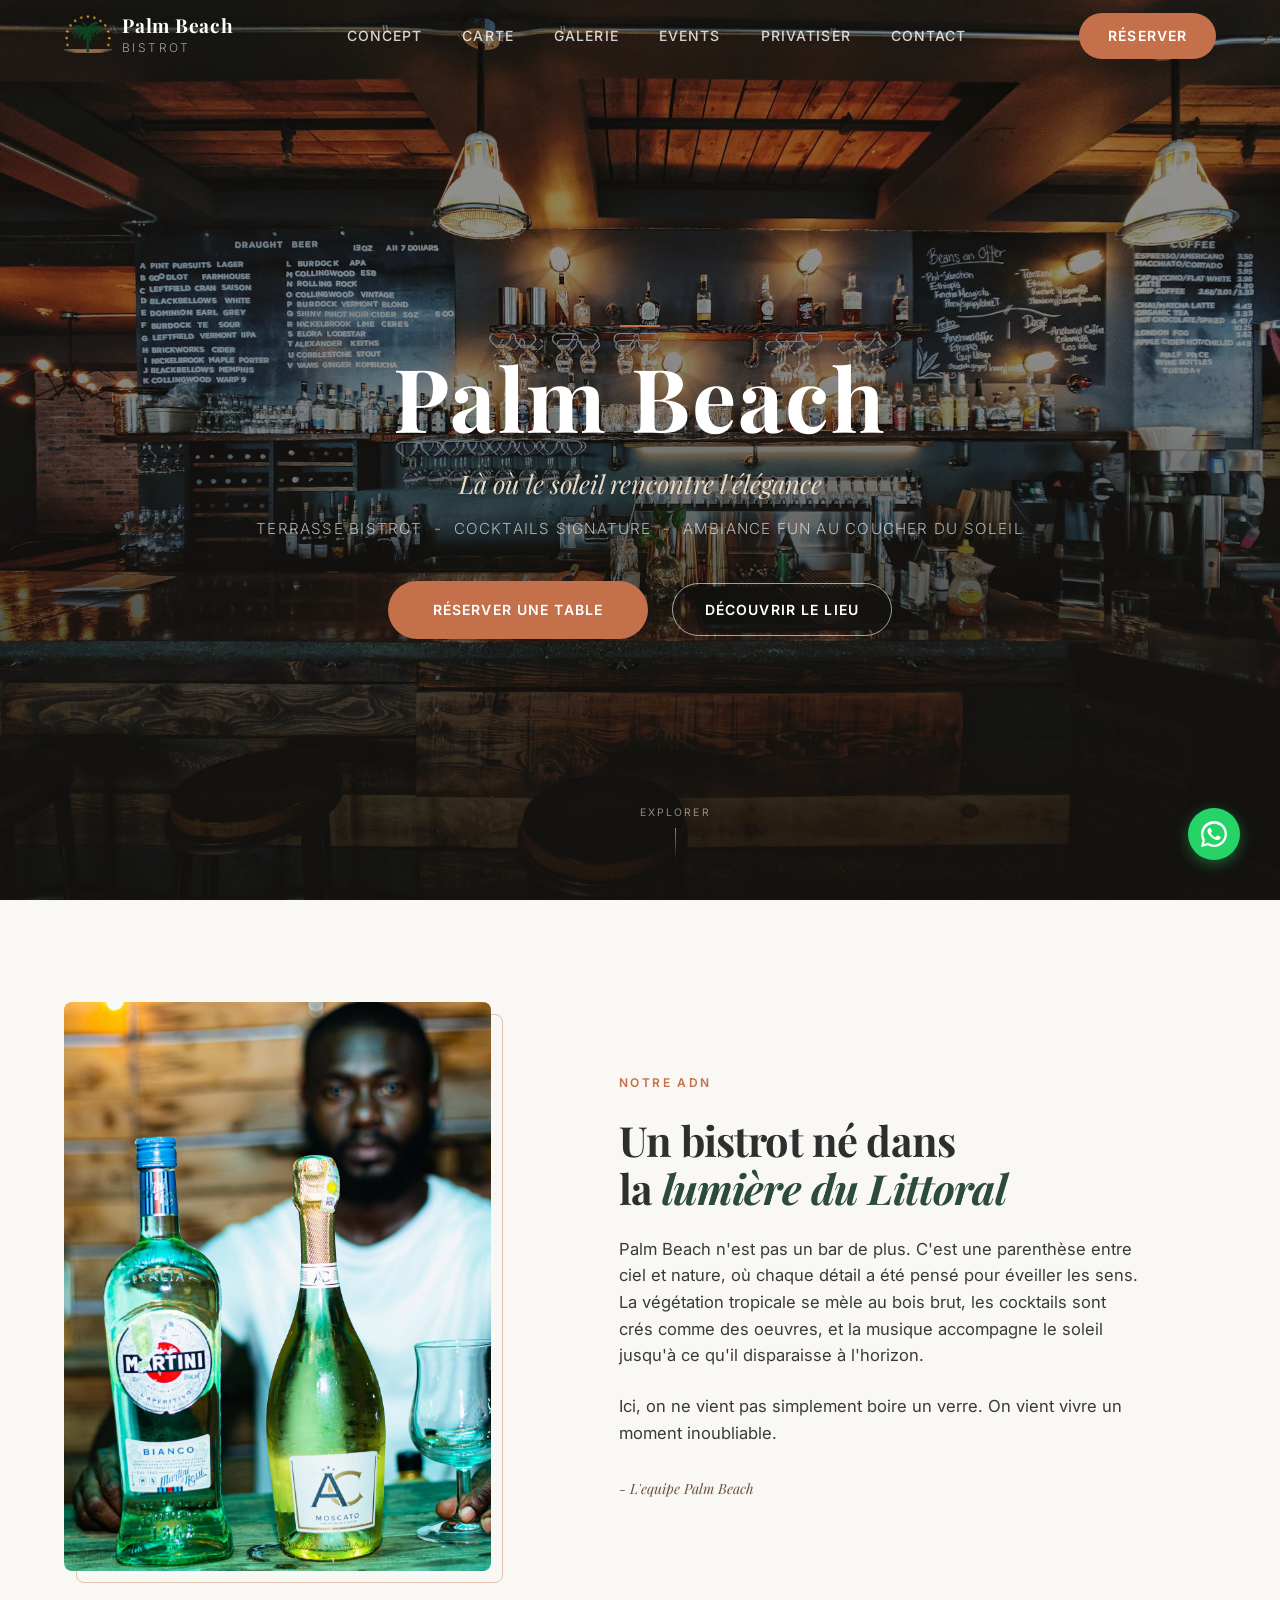
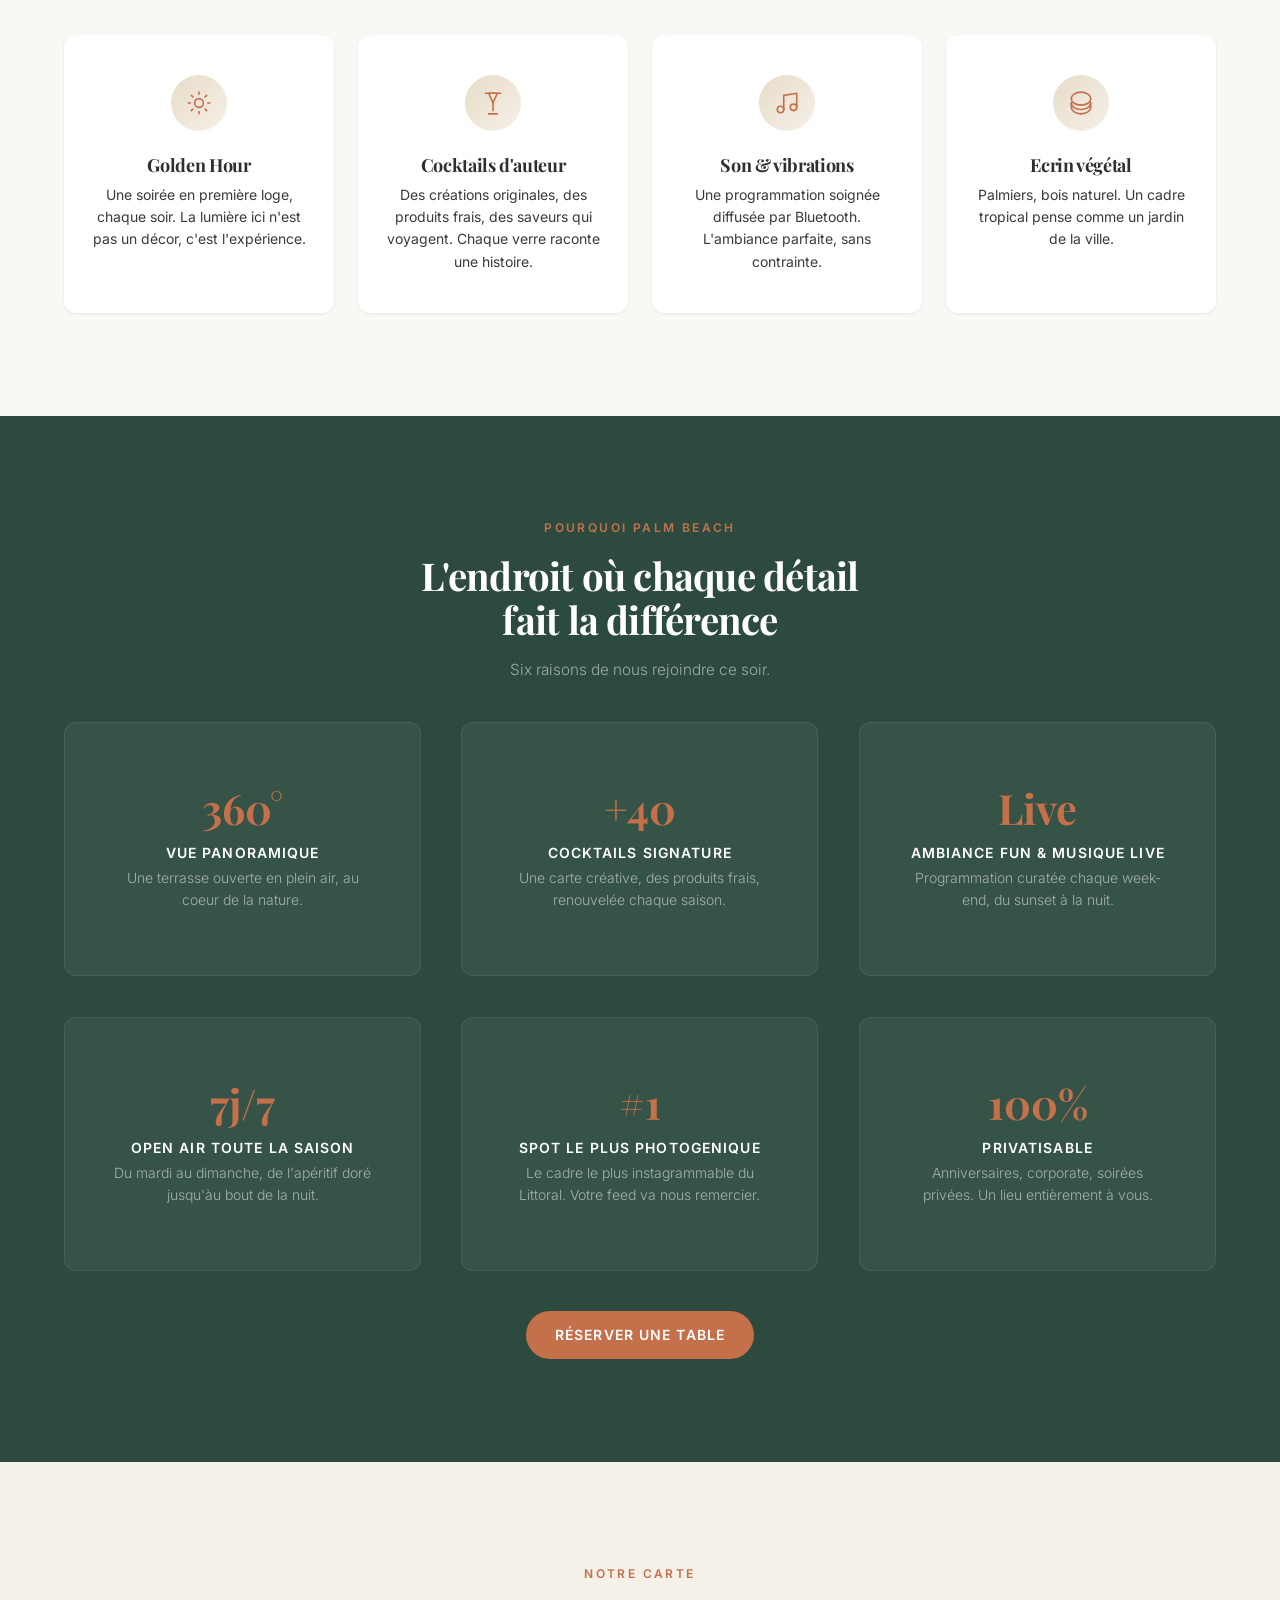
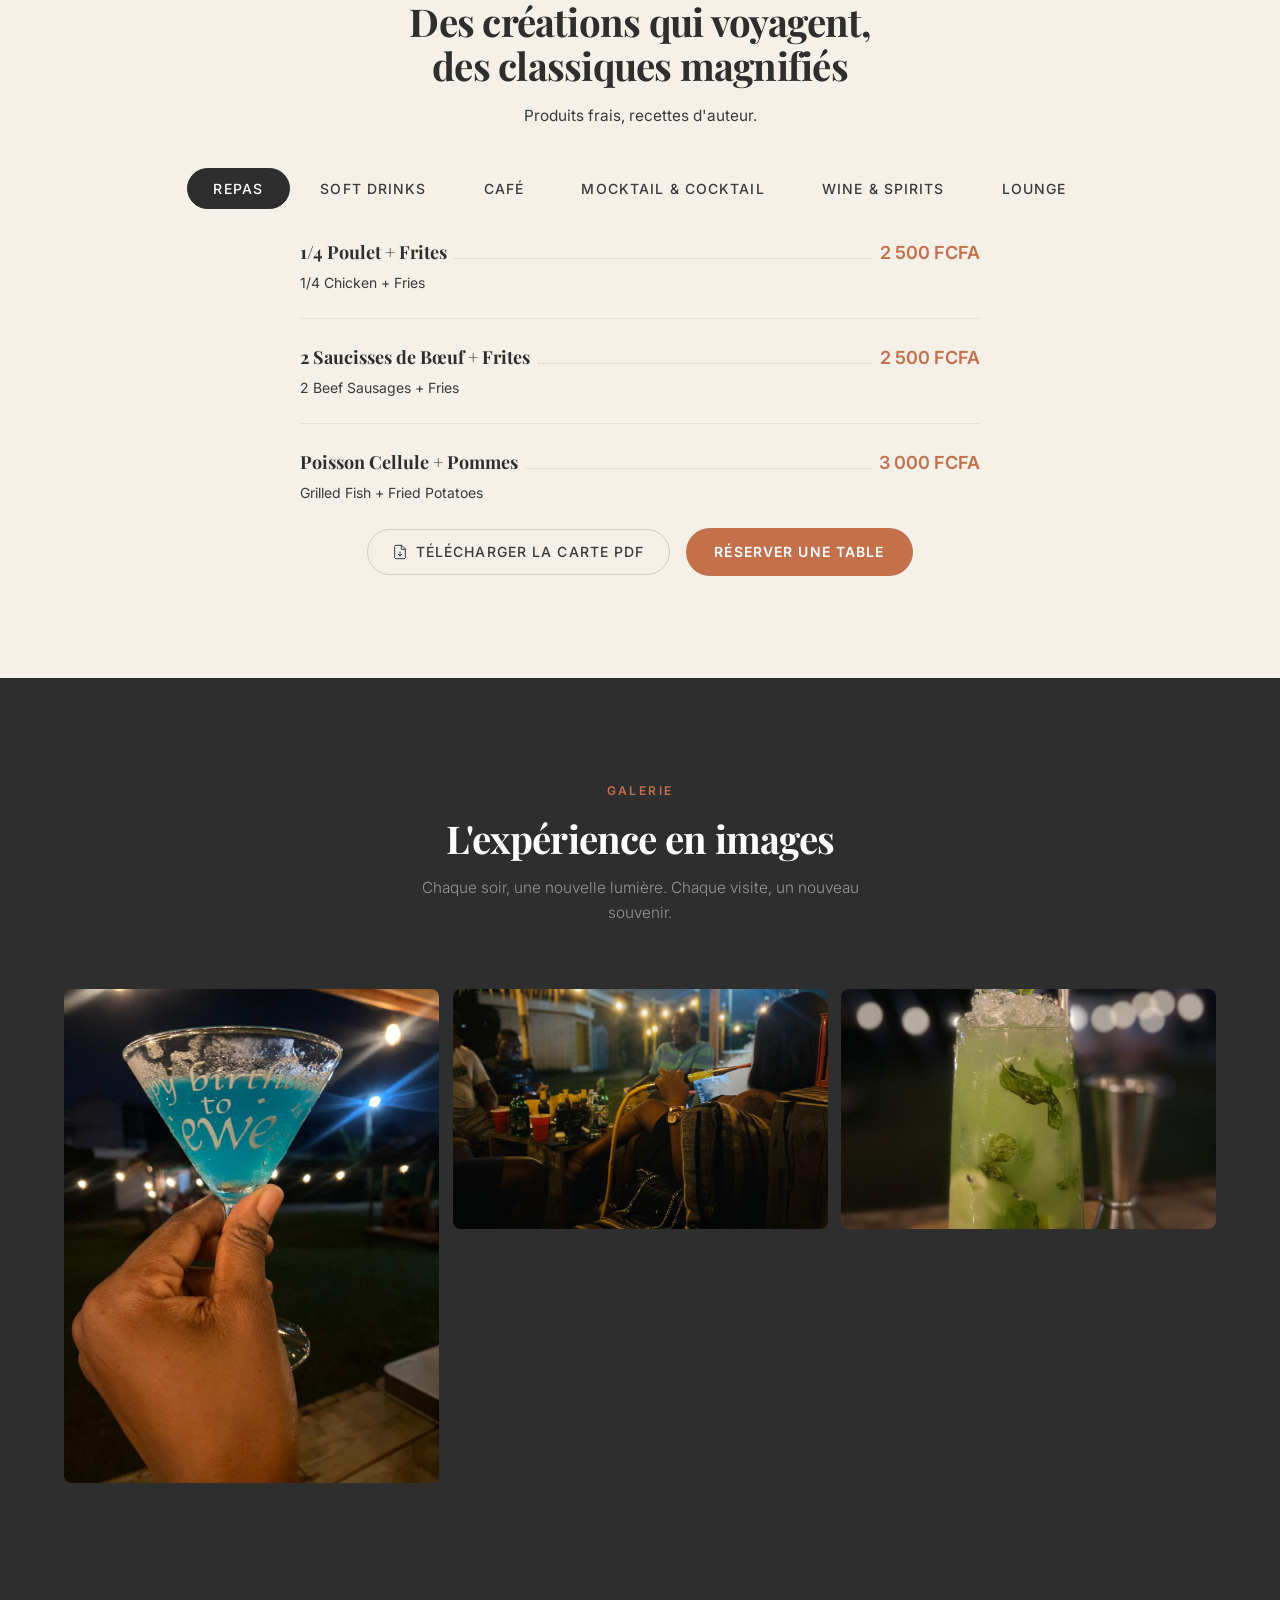
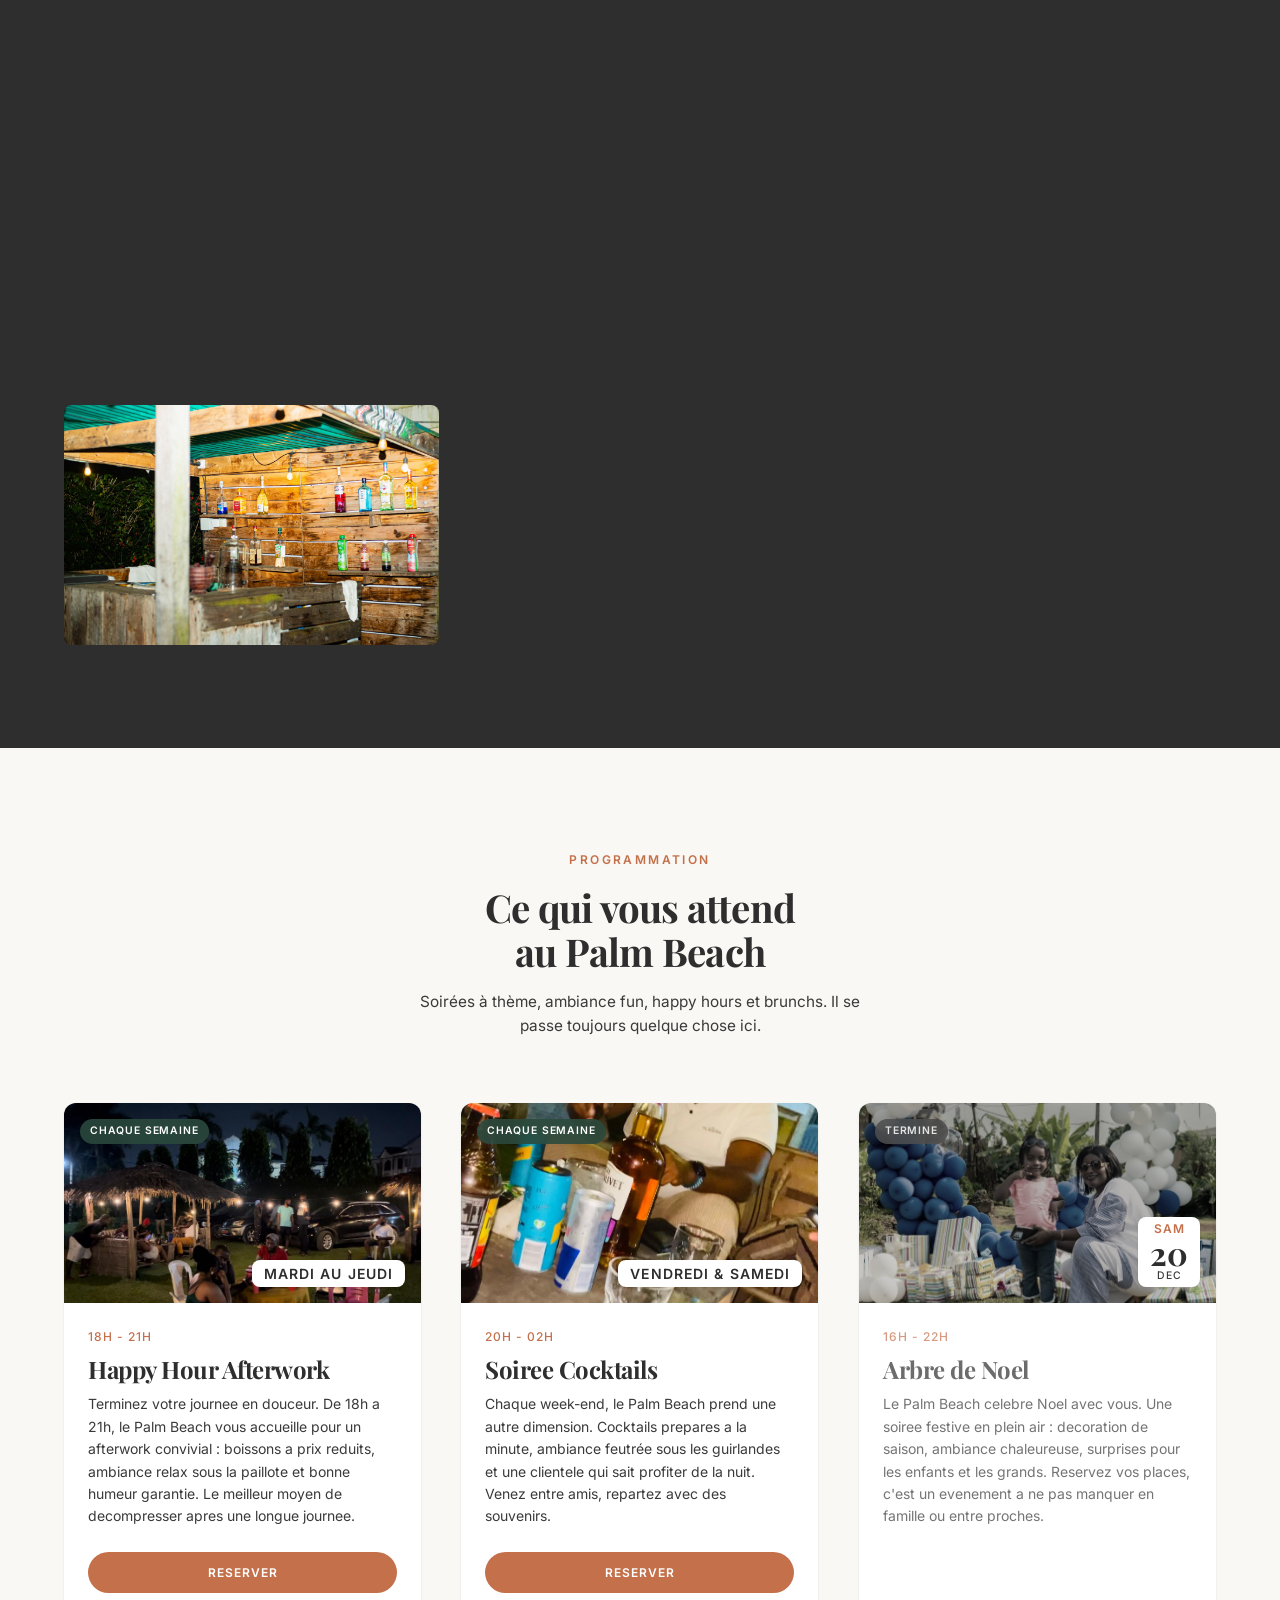
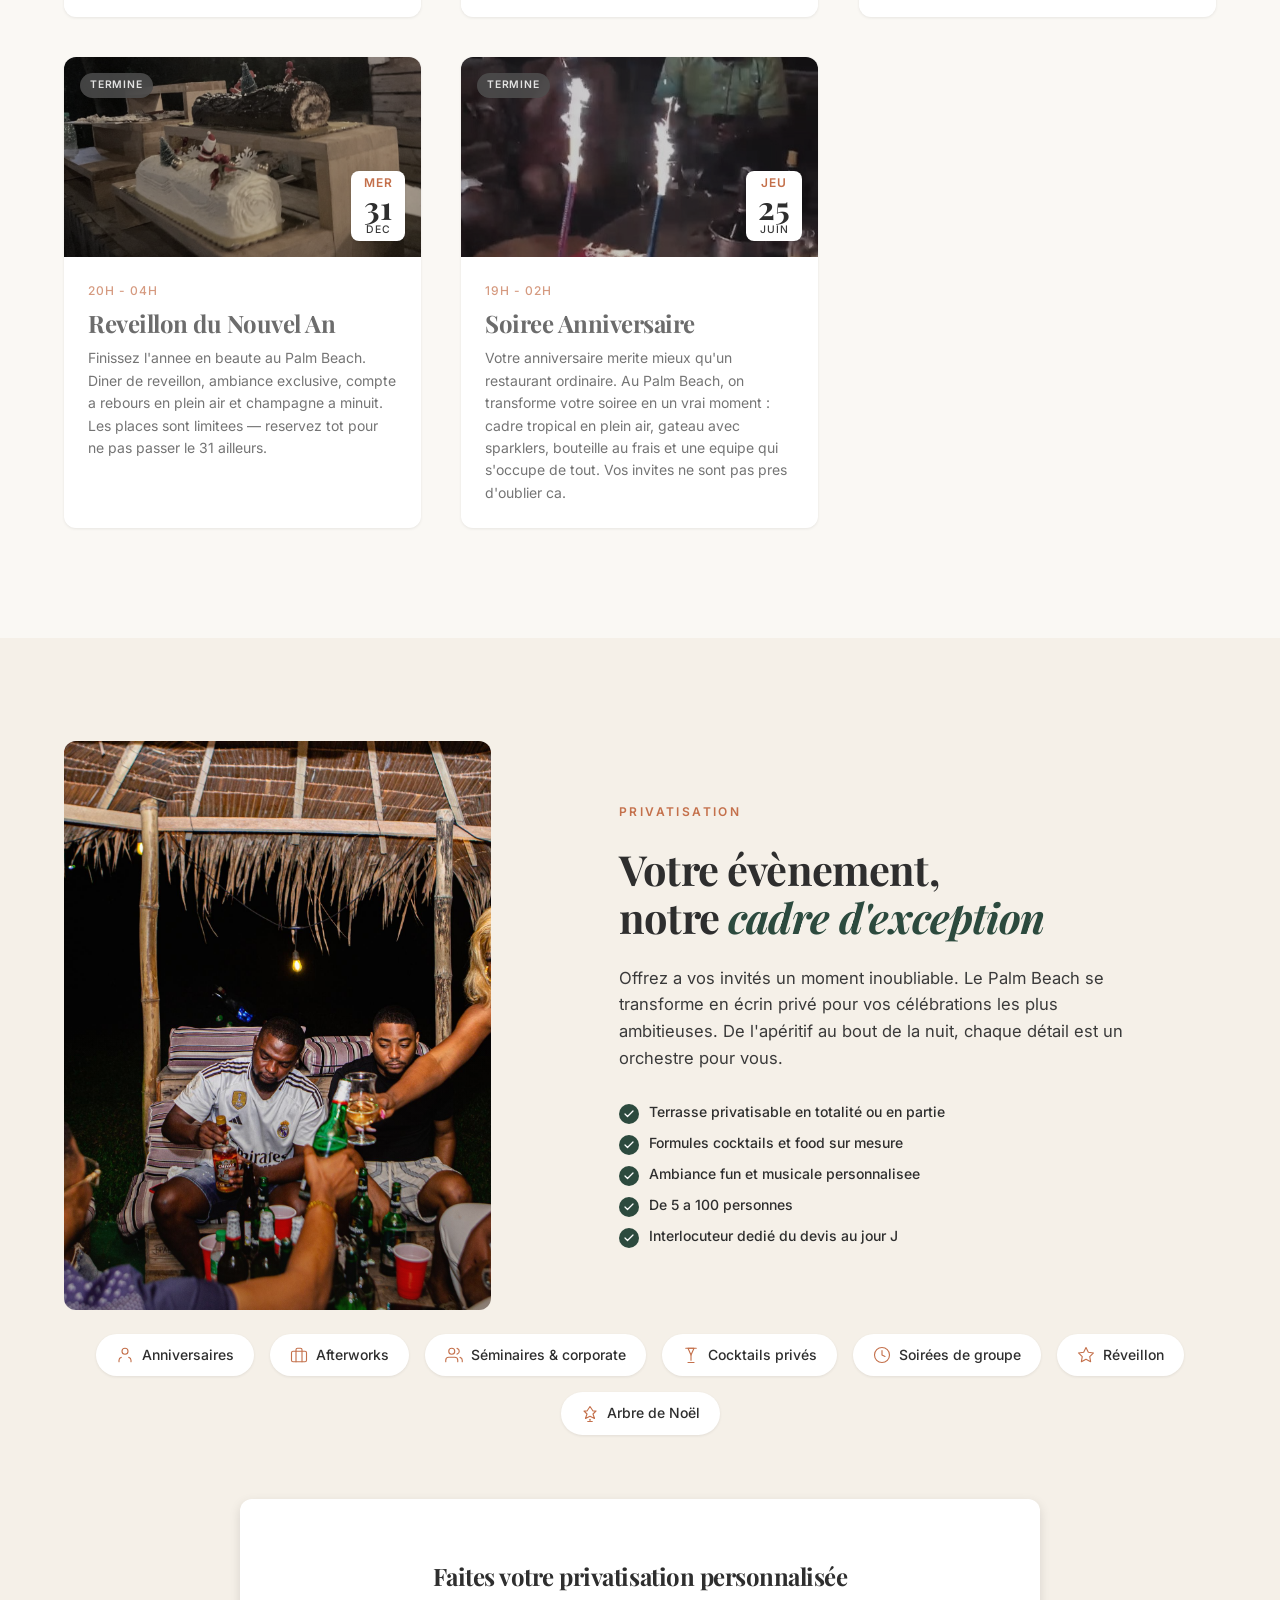
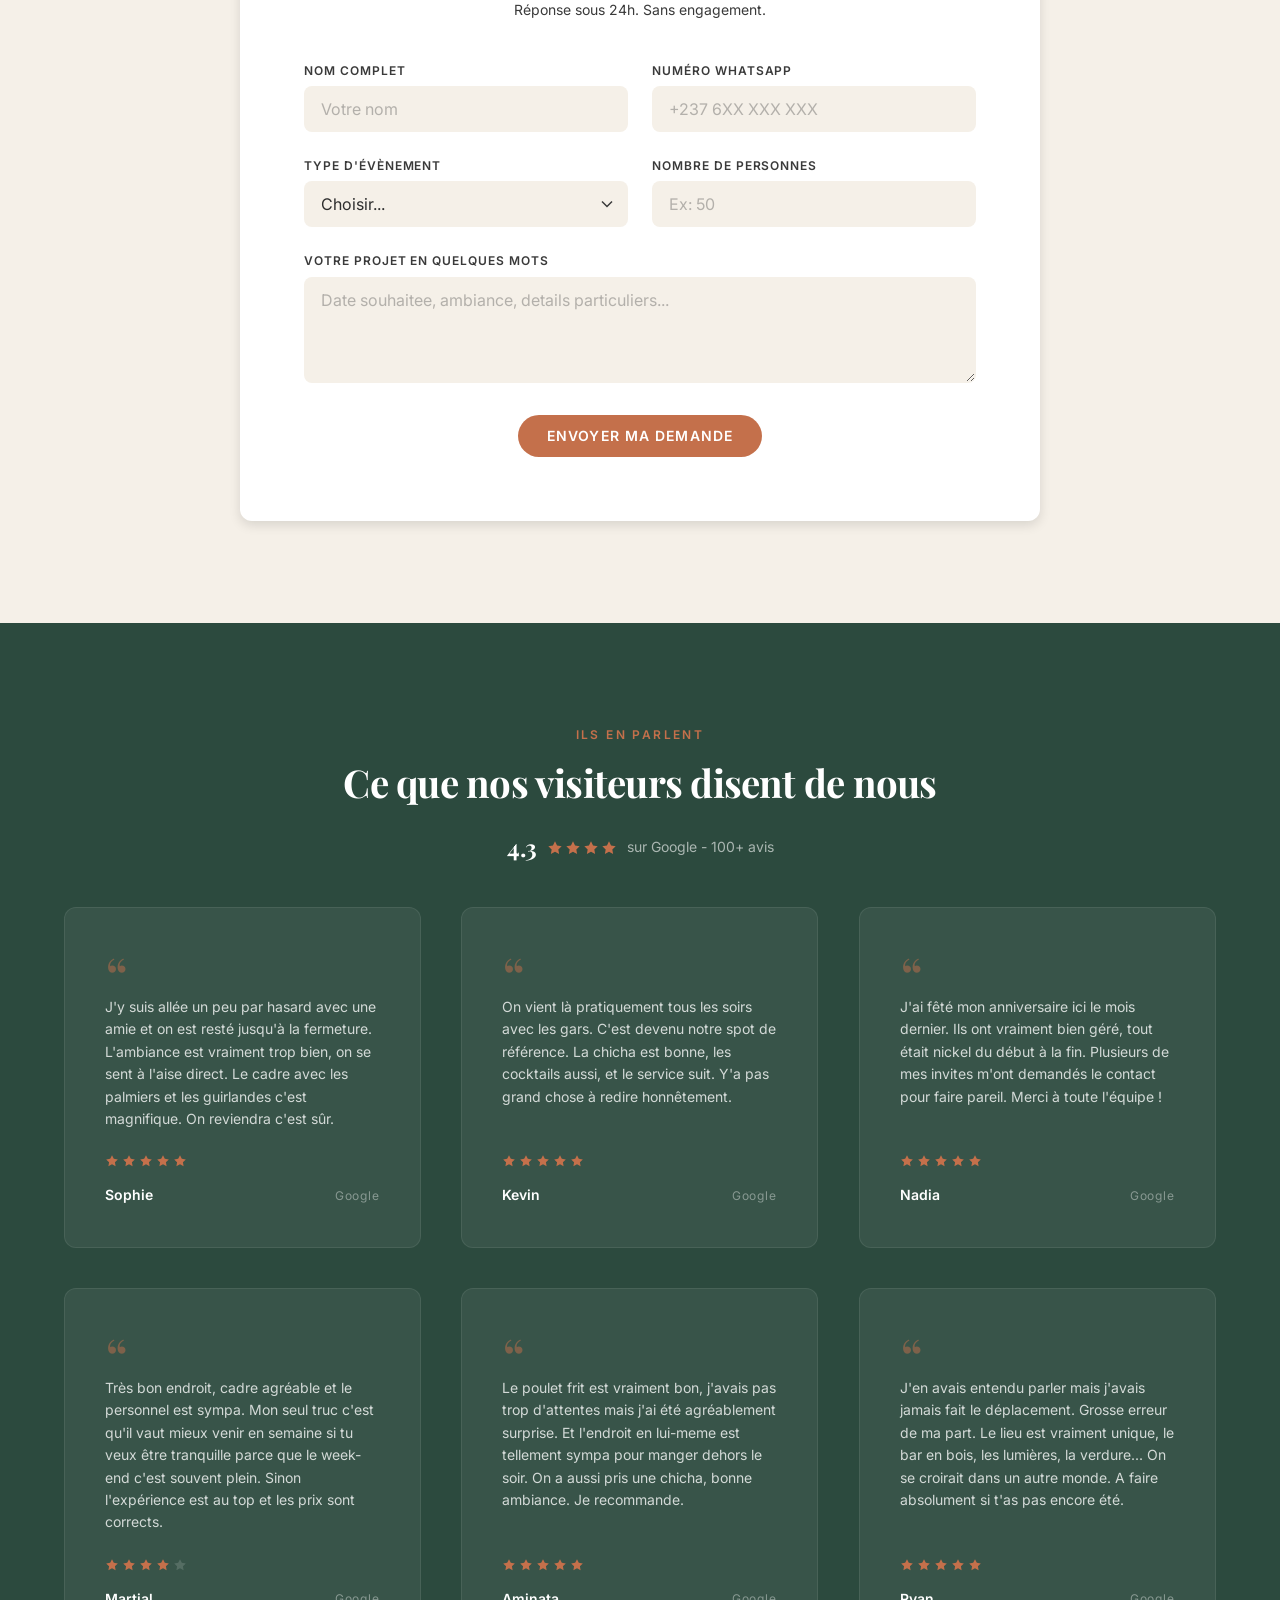
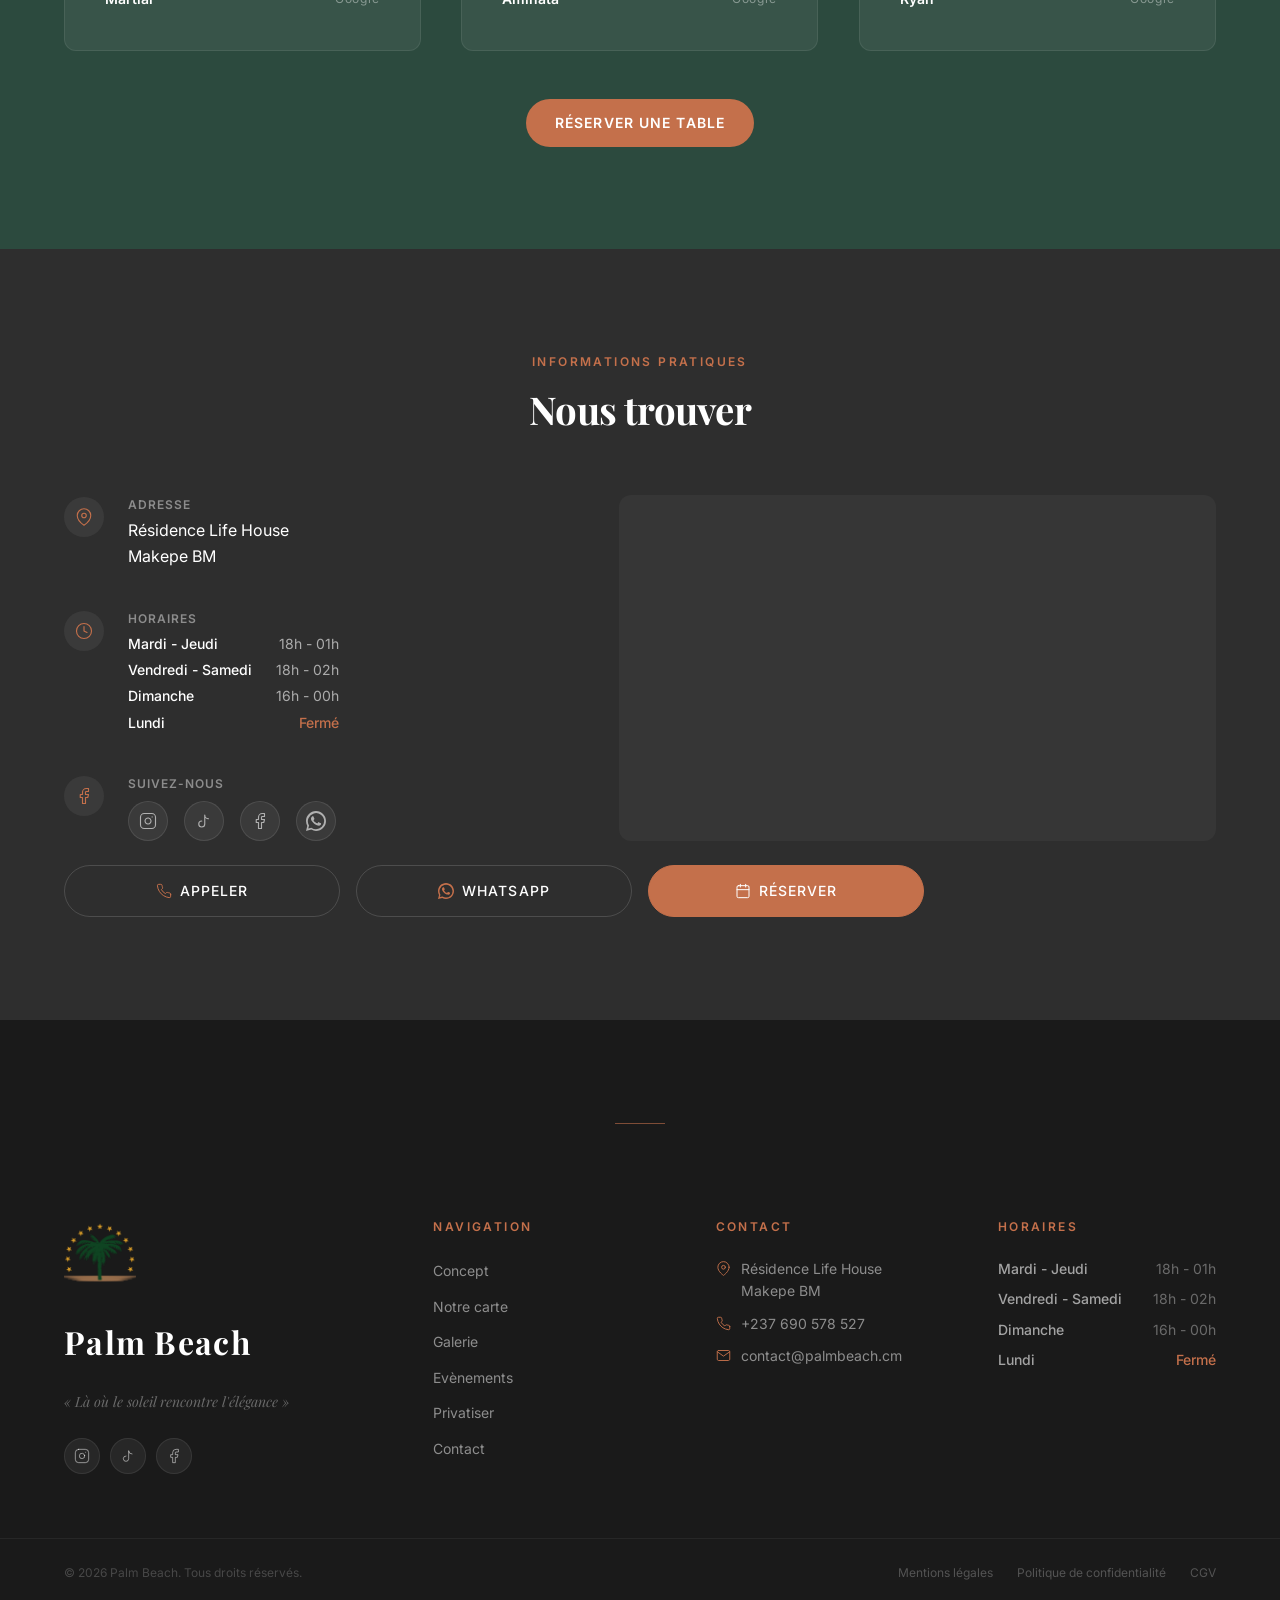
==== commit f1982a37: "Integration de Google Maps" ====
--- a/index.html
+++ b/index.html
@@ -51,6 +51,7 @@
   <link rel="stylesheet" href="css/sections/reviews.css">
   <link rel="stylesheet" href="css/sections/info.css">
   <link rel="stylesheet" href="css/sections/footer.css">
+  <script src="js/privatisation.js" defer></script>
   <script src="js/navigation.js" defer></script>
   <script src="js/menu.js" defer></script>
   <script src="js/gallery.js" defer></script>
@@ -215,15 +216,50 @@
         <span class="privatisation__tag"><span class="privatisation__tag-icon" aria-hidden="true"><svg viewBox="0 0 24 24" stroke-linecap="round" stroke-linejoin="round"><path d="M12 2L8 8H4l4 4-2 6 6-3 6 3-2-6 4-4h-4z"/><line x1="12" y1="19" x2="12" y2="22"/><line x1="9" y1="22" x2="15" y2="22"/></svg></span>Arbre de No&#235;l</span>
       </div>
       <div class="privatisation__form-wrapper" data-reveal>
-        <h3 class="privatisation__form-title">Faites votre privatisation personnalisée</h3><p class="privatisation__form-subtitle">Réponse sous 24h. Sans engagement.</p>
-        <form class="privatisation__form" action="https://formspree.io/f/xbdpkeor" method="POST" id="privatisation-form">
+        <h3 class="privatisation__form-title">Faites votre privatisation personnalisée</h3>
+        <p class="privatisation__form-subtitle">Réponse sous 24h. Sans engagement.</p>
+
+        <form class="privatisation__form" id="privatisation-form">
+
           <input type="hidden" name="_subject" value="Nouvelle demande de privatisation – Palm Beach">
-          <div class="privatisation__field"><label class="privatisation__label" for="priv-name">Nom complet</label><input class="privatisation__input" type="text" id="priv-name" name="name" placeholder="Votre nom" required autocomplété="name"></div><div class="privatisation__field"><label class="privatisation__label" for="priv-phone">Numéro WhatsApp</label><input class="privatisation__input" type="tel" id="priv-phone" name="whatsapp" placeholder="+237 6XX XXX XXX" required autocomplété="tel"></div>
-          <div class="privatisation__field"><label class="privatisation__label" for="priv-type">Type d'évènement</label>
-            <select class="privatisation__select" id="priv-type" name="event_type" required><option value="" disabled selected>Choisir...</option><option value="anniversaire">Anniversaire</option><option value="afterwork">Afterwork</option><option value="corporate">Seminaire / Corporate</option><option value="cocktail">Cocktail prive</option><option value="groupe">Soiree de groupe</option><option value="reveillon">R&#233;veillon</option><option value="noel">Arbre de No&#235;l</option><option value="autre">Autre</option></select>
-          </div>
-          <div class="privatisation__field"><label class="privatisation__label" for="priv-guests">Nombre de personnes</label><input class="privatisation__input" type="number" id="priv-guests" name="guests" placeholder="Ex: 50" min="10" max="300" required></div><div class="privatisation__field privatisation__field--full"><label class="privatisation__label" for="priv-message">Votre projet en quelques mots</label><textarea class="privatisation__textarea" id="priv-message" name="message" placeholder="Date souhaitee, ambiance, details particuliers..." rows="4"></textarea></div>
-          <div class="privatisation__submit"><button type="submit" class="btn btn-primary">Envoyer ma demande</button><span class="privatisation__or">ou</span><a href="https://wa.me/237620897603?text=Bonjour%2C%20je%20souhaite%20privatiser%20le%20Palm%20Beach." target="_blank" rel="noopener" class="privatisation__whatsapp"><svg viewBox="0 0 24 24" xmlns="http://www.w3.org/2000/svg"><path d="M17.472 14.382c-.297-.149-1.758-.867-2.03-.967-.273-.099-.471-.148-.67.15-.197.297-.767.966-.94 1.164-.173.199-.347.223-.644.075-.297-.15-1.255-.463-2.39-1.475-.883-.788-1.48-1.761-1.653-2.059-.173-.297-.018-.458.13-.606.134-.133.298-.347.446-.52.149-.174.198-.298.298-.497.099-.198.05-.371-.025-.52-.075-.149-.669-1.612-.916-2.207-.242-.579-.487-.5-.669-.51-.173-.008-.371-.01-.57-.01-.198 0-.52.074-.792.372-.272.297-1.04 1.016-1.04 2.479 0 1.462 1.065 2.875 1.213 3.074.149.198 2.096 3.2 5.077 4.487.709.306 1.262.489 1.694.625.712.227 1.36.195 1.871.118.571-.085 1.758-.719 2.006-1.413.248-.694.248-1.289.173-1.413-.074-.124-.272-.198-.57-.347z"/><path d="M12 0C5.373 0 0 5.373 0 12c0 2.126.553 4.12 1.522 5.857L0 24l6.335-1.652A11.944 11.944 0 0 0 12 24c6.627 0 12-5.373 12-12S18.627 0 12 0zm0 21.82a9.796 9.796 0 0 1-5.16-1.46l-.37-.22-3.76.98.99-3.64-.24-.38A9.8 9.8 0 1 1 21.82 12 9.82 9.82 0 0 1 12 21.82z"/></svg>Contacter par WhatsApp</a></div>
+          <div class="privatisation__field">
+            <label class="privatisation__label" for="priv-name">Nom complet</label>
+            <input class="privatisation__input" type="text" id="priv-name" name="name" placeholder="Votre nom" required>
+          </div>
+
+          <div class="privatisation__field">
+            <label class="privatisation__label" for="priv-phone">Numéro WhatsApp</label>
+            <input class="privatisation__input" type="tel" id="priv-phone" name="whatsapp" placeholder="+237 6XX XXX XXX" required autocomplété="tel">
+          </div>
+
+          <div class="privatisation__field">
+            <label class="privatisation__label" for="priv-type">Type d'évènement</label>
+            <select class="privatisation__select" id="priv-type" name="event_type" required>
+              <option value="" disabled selected>Choisir...</option>
+              <option value="Anniversaire">Anniversaire</option>
+              <option value="Afterwork">Afterwork</option>
+              <option value="Seminaire / Corporate">Seminaire / Corporate</option>
+              <option value="Cocktail privé">Cocktail privé</option>
+              <option value="Soirée de groupe">Soirée de groupe</option>
+              <option value="Réveillon">R&#233;veillon</option>
+              <option value="Noël">Arbre de No&#235;l</option>
+              <option value="Autre">Autre</option>
+            </select>
+          </div>
+
+          <div class="privatisation__field">
+            <label class="privatisation__label" for="priv-guests">Nombre de personnes</label>
+            <input class="privatisation__input" type="number" id="priv-guests" name="guests" placeholder="Ex: 50" min="10" max="300" required>
+          </div>
+
+          <div class="privatisation__field privatisation__field--full">
+            <label class="privatisation__label" for="priv-message">Votre projet en quelques mots</label>
+            <textarea class="privatisation__textarea" id="priv-message" name="message" placeholder="Date souhaitee, ambiance, details particuliers..." rows="4"></textarea>
+          </div>
+
+          <div class="privatisation__submit">
+            <button type="submit" class="btn btn-primary">Envoyer ma demande</button>
+          </div>
         </form>
       </div>
     </div>
@@ -274,9 +310,7 @@
           <div class="info__block"><div class="info__block-icon" aria-hidden="true"><svg viewBox="0 0 24 24"><circle cx="12" cy="12" r="10"/><polyline points="12 6 12 12 16 14"/></svg></div><div class="info__block-content"><span class="info__block-label">Horaires</span><div class="info__hours"><div class="info__hours-row"><span class="info__hours-days">Mardi - Jeudi</span><span class="info__hours-time">18h - 01h</span></div><div class="info__hours-row"><span class="info__hours-days">Vendredi - Samedi</span><span class="info__hours-time">18h - 02h</span></div><div class="info__hours-row"><span class="info__hours-days">Dimanche</span><span class="info__hours-time">16h - 00h</span></div><div class="info__hours-row info__hours-row--closed"><span class="info__hours-days">Lundi</span><span class="info__hours-time">Fermé</span></div></div></div></div>
           <div class="info__block"><div class="info__block-icon" aria-hidden="true"><svg viewBox="0 0 24 24"><path d="M18 2h-3a5 5 0 0 0-5 5v3H7v4h3v8h4v-8h3l1-4h-4V7a1 1 0 0 1 1-1h3z"/></svg></div><div class="info__block-content"><span class="info__block-label">Suivez-nous</span><div class="info__socials"><a href="https://instagram.com/palmbeach" target="_blank" rel="noopener" class="info__social-link" aria-label="Instagram"><svg viewBox="0 0 24 24"><rect x="2" y="2" width="20" height="20" rx="5" ry="5"/><path d="M16 11.37A4 4 0 1 1 12.63 8 4 4 0 0 1 16 11.37z"/><line x1="17.5" y1="6.5" x2="17.51" y2="6.5"/></svg></a><a href="https://tiktok.com/@palmbeach" target="_blank" rel="noopener" class="info__social-link" aria-label="TikTok"><svg viewBox="0 0 24 24"><path d="M9 12a4 4 0 1 0 4 4V4a5 5 0 0 0 5 5"/></svg></a><a href="https://facebook.com/palmbeach" target="_blank" rel="noopener" class="info__social-link" aria-label="Facebook"><svg viewBox="0 0 24 24"><path d="M18 2h-3a5 5 0 0 0-5 5v3H7v4h3v8h4v-8h3l1-4h-4V7a1 1 0 0 1 1-1h3z"/></svg></a><a href="https://wa.me/237620897603" target="_blank" rel="noopener" class="info__social-link info__social-link--whatsapp" aria-label="WhatsApp"><svg viewBox="0 0 24 24"><path d="M17.472 14.382c-.297-.149-1.758-.867-2.03-.967-.273-.099-.471-.148-.67.15-.197.297-.767.966-.94 1.164-.173.199-.347.223-.644.075-.297-.15-1.255-.463-2.39-1.475-.883-.788-1.48-1.761-1.653-2.059-.173-.297-.018-.458.13-.606.134-.133.298-.347.446-.52.149-.174.198-.298.298-.497.099-.198.05-.371-.025-.52-.075-.149-.669-1.612-.916-2.207-.242-.579-.487-.5-.669-.51-.173-.008-.371-.01-.57-.01-.198 0-.52.074-.792.372-.272.297-1.04 1.016-1.04 2.479 0 1.462 1.065 2.875 1.213 3.074.149.198 2.096 3.2 5.077 4.487.709.306 1.262.489 1.694.625.712.227 1.36.195 1.871.118.571-.085 1.758-.719 2.006-1.413.248-.694.248-1.289.173-1.413-.074-.124-.272-.198-.57-.347zM12 0C5.373 0 0 5.373 0 12c0 2.126.553 4.12 1.522 5.857L0 24l6.335-1.652A11.944 11.944 0 0 0 12 24c6.627 0 12-5.373 12-12S18.627 0 12 0zm0 21.82a9.796 9.796 0 0 1-5.16-1.46l-.37-.22-3.76.98.99-3.64-.24-.38A9.8 9.8 0 1 1 21.82 12 9.82 9.82 0 0 1 12 21.82z"/></svg></a></div></div></div>
         </div>
-        <div class="info__map" data-reveal="right">
-          <!--Replace the placeholder below with your Google Maps embed:<iframe src="https://www.google.com/maps/embed?pb=YOUR_EMBED_ID" allowfullscreen loading="lazy" referrerpolicy="no-referrer-when-downgrade"></iframe>-->
-          <div class="info__map-placeholder"><svg viewBox="0 0 24 24" stroke-linecap="round" stroke-linejoin="round"><path d="M21 10c0 7-9 13-9 13s-9-6-9-13a9 9 0 0 1 18 0z"/><circle cx="12" cy="10" r="3"/></svg><span>Carte Google Maps</span><a href="https://maps.google.com/?q=Palm+Beach+Cannes" target="_blank" rel="noopener" style="color: var(--color-terracotta);">Ouvrir dans Google Maps</a></div></div>
+        <div class="info__map" data-reveal="right"><iframe src="https://www.google.com/maps/embed?pb=!1m18!1m12!1m3!1d3979.7068181174773!2d9.7577606!3d4.0800048!2m3!1f0!2f0!3f0!3m2!1i1024!2i768!4f13.1!3m3!1m2!1s0x10610de591c47dd1%3A0x7b8c55637b2ef41d!2sPalm%20Beach%20-%20Makepe!5e0!3m2!1sfr!2scm!4v1775637752277!5m2!1sfr!2scm" width="800" height="600" style="border:0;" allowfullscreen="" loading="lazy" referrerpolicy="no-referrer-when-downgrade"></iframe></div>
       </div>
       <div class="info__actions" data-reveal><a href="tel:+237690578527" class="info__action"><svg viewBox="0 0 24 24"><path d="M22 16.92v3a2 2 0 0 1-2.18 2 19.79 19.79 0 0 1-8.63-3.07 19.5 19.5 0 0 1-6-6 19.79 19.79 0 0 1-3.07-8.67A2 2 0 0 1 4.11 2h3a2 2 0 0 1 2 1.72 12.84 12.84 0 0 0 .7 2.81 2 2 0 0 1-.45 2.11L8.09 9.91a16 16 0 0 0 6 6l1.27-1.27a2 2 0 0 1 2.11-.45 12.84 12.84 0 0 0 2.81.7A2 2 0 0 1 22 16.92z"/></svg>Appeler</a><a href="https://wa.me/237620897603" target="_blank" rel="noopener" class="info__action info__action--whatsapp"><svg viewBox="0 0 24 24"><path d="M17.472 14.382c-.297-.149-1.758-.867-2.03-.967-.273-.099-.471-.148-.67.15-.197.297-.767.966-.94 1.164-.173.199-.347.223-.644.075-.297-.15-1.255-.463-2.39-1.475-.883-.788-1.48-1.761-1.653-2.059-.173-.297-.018-.458.13-.606.134-.133.298-.347.446-.52.149-.174.198-.298.298-.497.099-.198.05-.371-.025-.52-.075-.149-.669-1.612-.916-2.207-.242-.579-.487-.5-.669-.51-.173-.008-.371-.01-.57-.01-.198 0-.52.074-.792.372-.272.297-1.04 1.016-1.04 2.479 0 1.462 1.065 2.875 1.213 3.074.149.198 2.096 3.2 5.077 4.487.709.306 1.262.489 1.694.625.712.227 1.36.195 1.871.118.571-.085 1.758-.719 2.006-1.413.248-.694.248-1.289.173-1.413-.074-.124-.272-.198-.57-.347zM12 0C5.373 0 0 5.373 0 12c0 2.126.553 4.12 1.522 5.857L0 24l6.335-1.652A11.944 11.944 0 0 0 12 24c6.627 0 12-5.373 12-12S18.627 0 12 0zm0 21.82a9.796 9.796 0 0 1-5.16-1.46l-.37-.22-3.76.98.99-3.64-.24-.38A9.8 9.8 0 1 1 21.82 12 9.82 9.82 0 0 1 12 21.82z"/></svg>WhatsApp</a><a href="https://wa.me/237620897603?text=Bonjour%2C%20je%20souhaite%20r%C3%A9server%20une%20table%20au%20Palm%20Beach." target="_blank" rel="noopener noreferrer" class="info__action info__action--primary"><svg viewBox="0 0 24 24"><rect x="3" y="4" width="18" height="18" rx="2" ry="2"/><line x1="16" y1="2" x2="16" y2="6"/><line x1="8" y1="2" x2="8" y2="6"/><line x1="3" y1="10" x2="21" y2="10"/></svg>Réserver</a></div>
     </div>
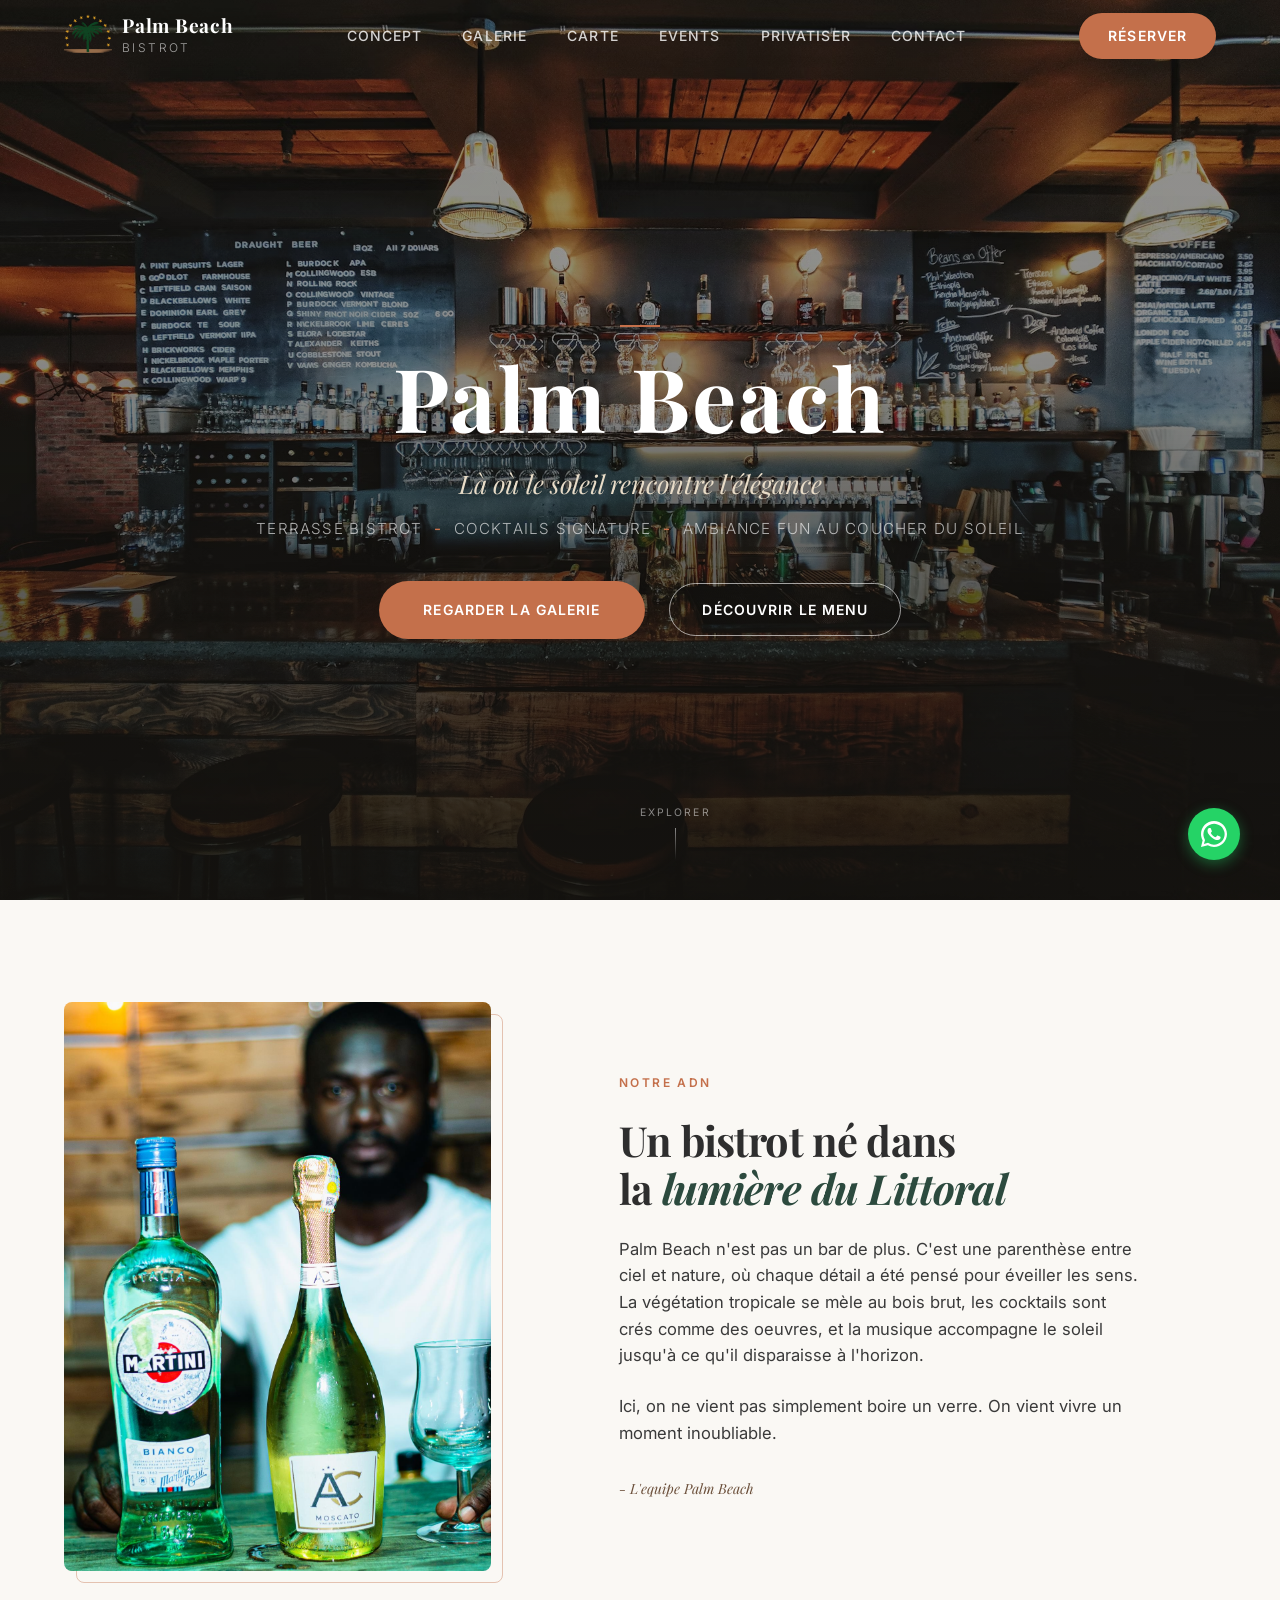
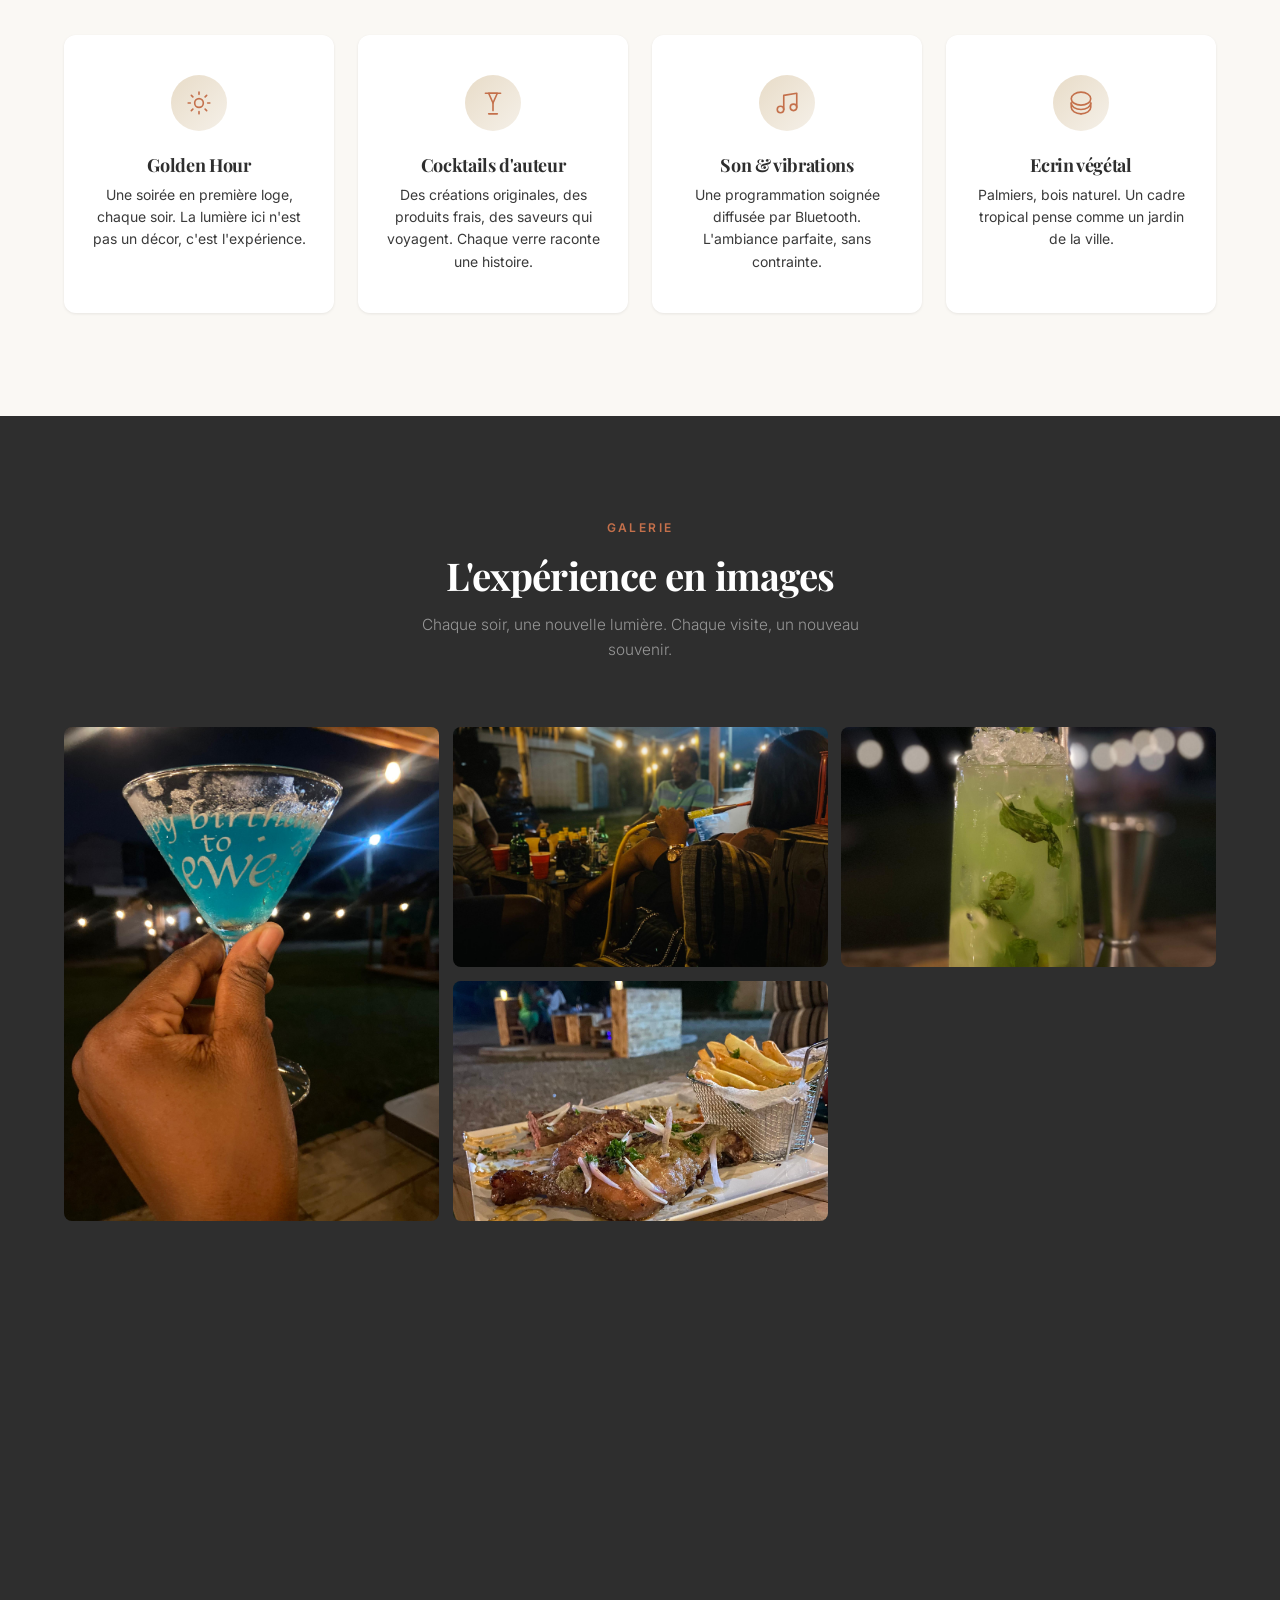
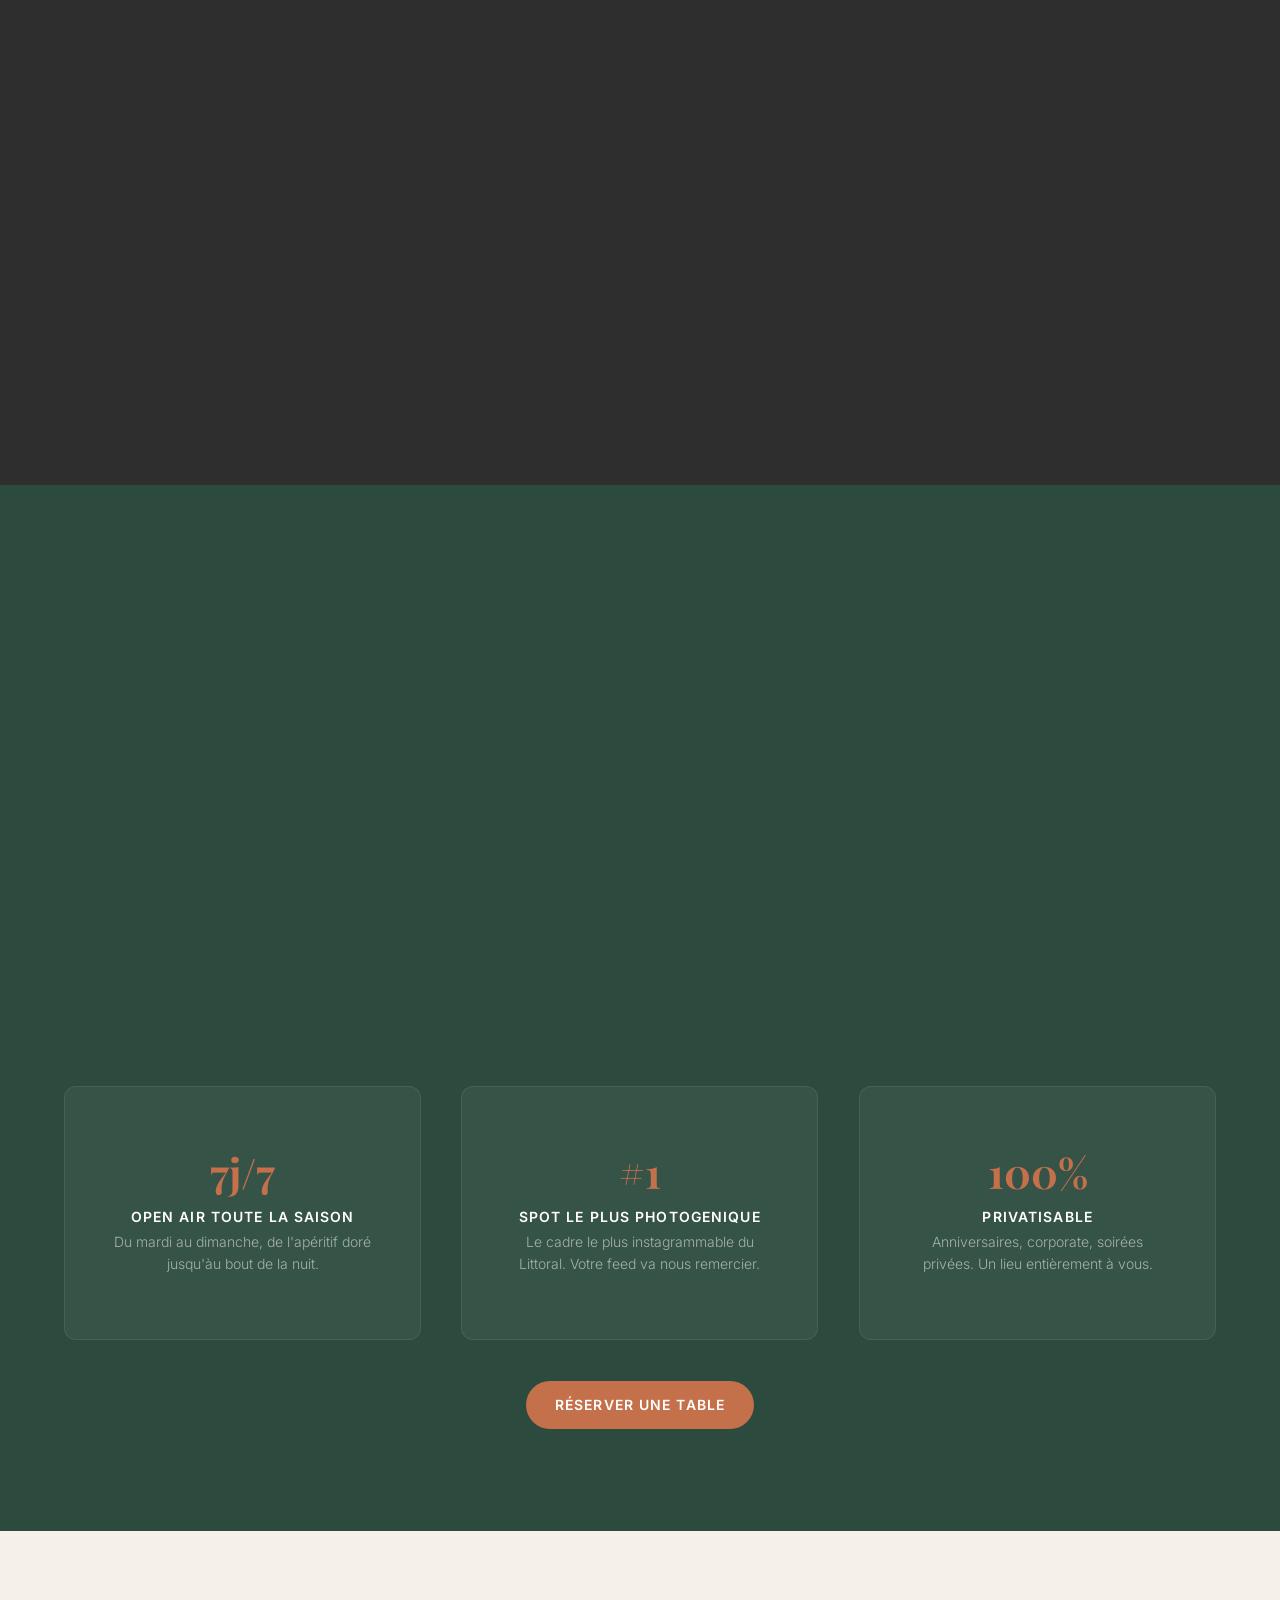
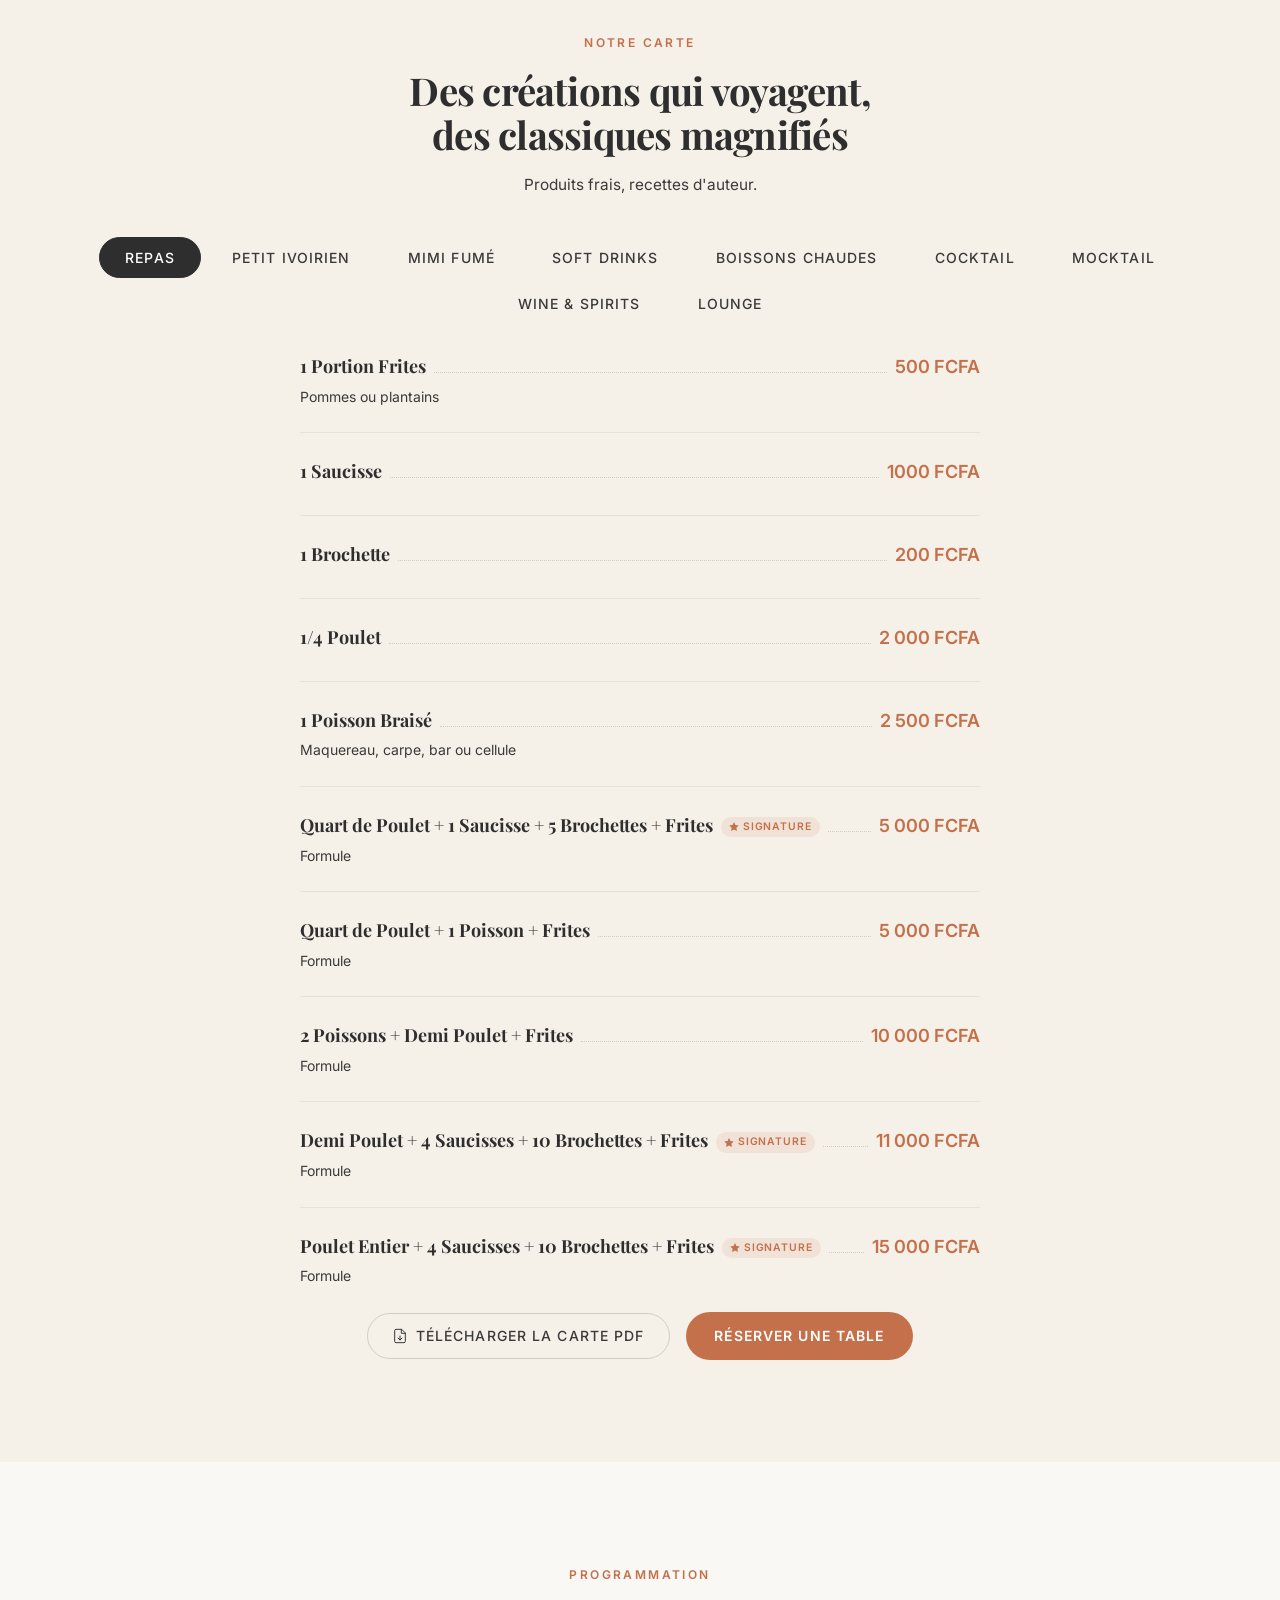
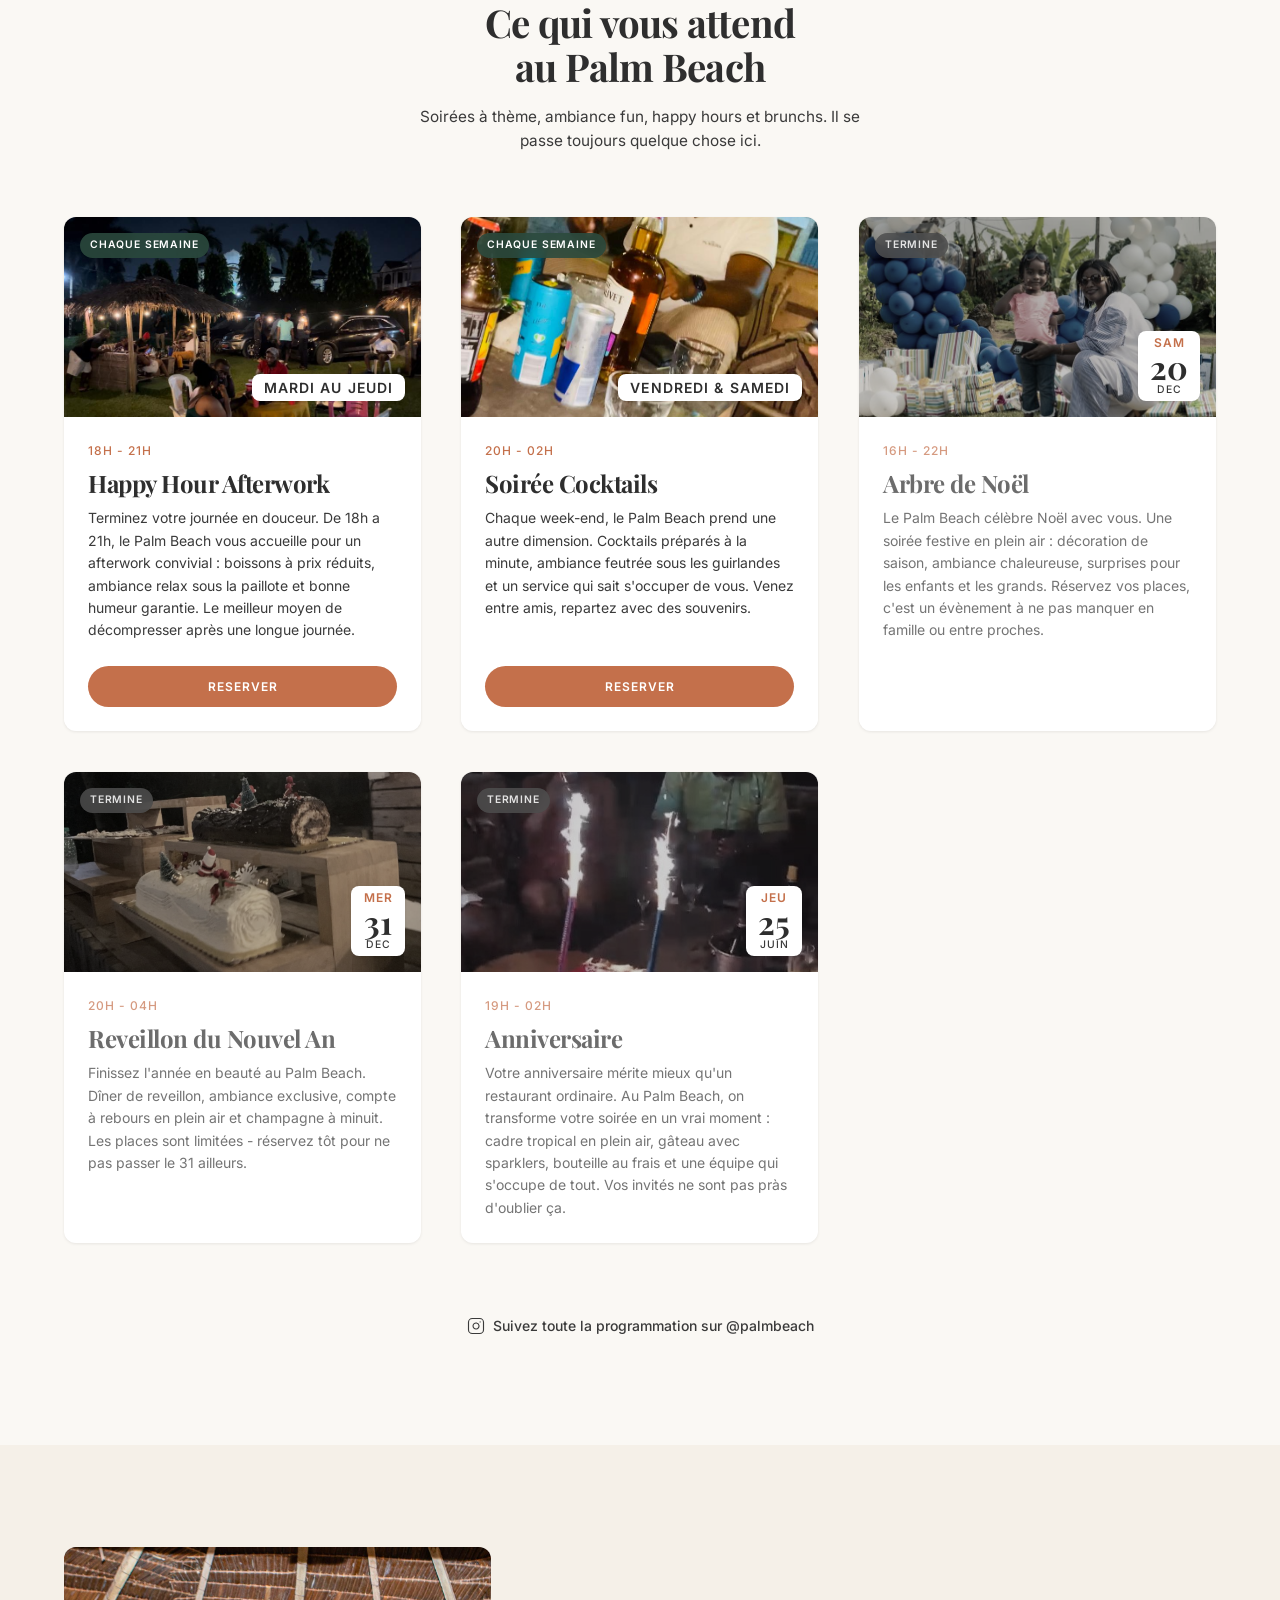
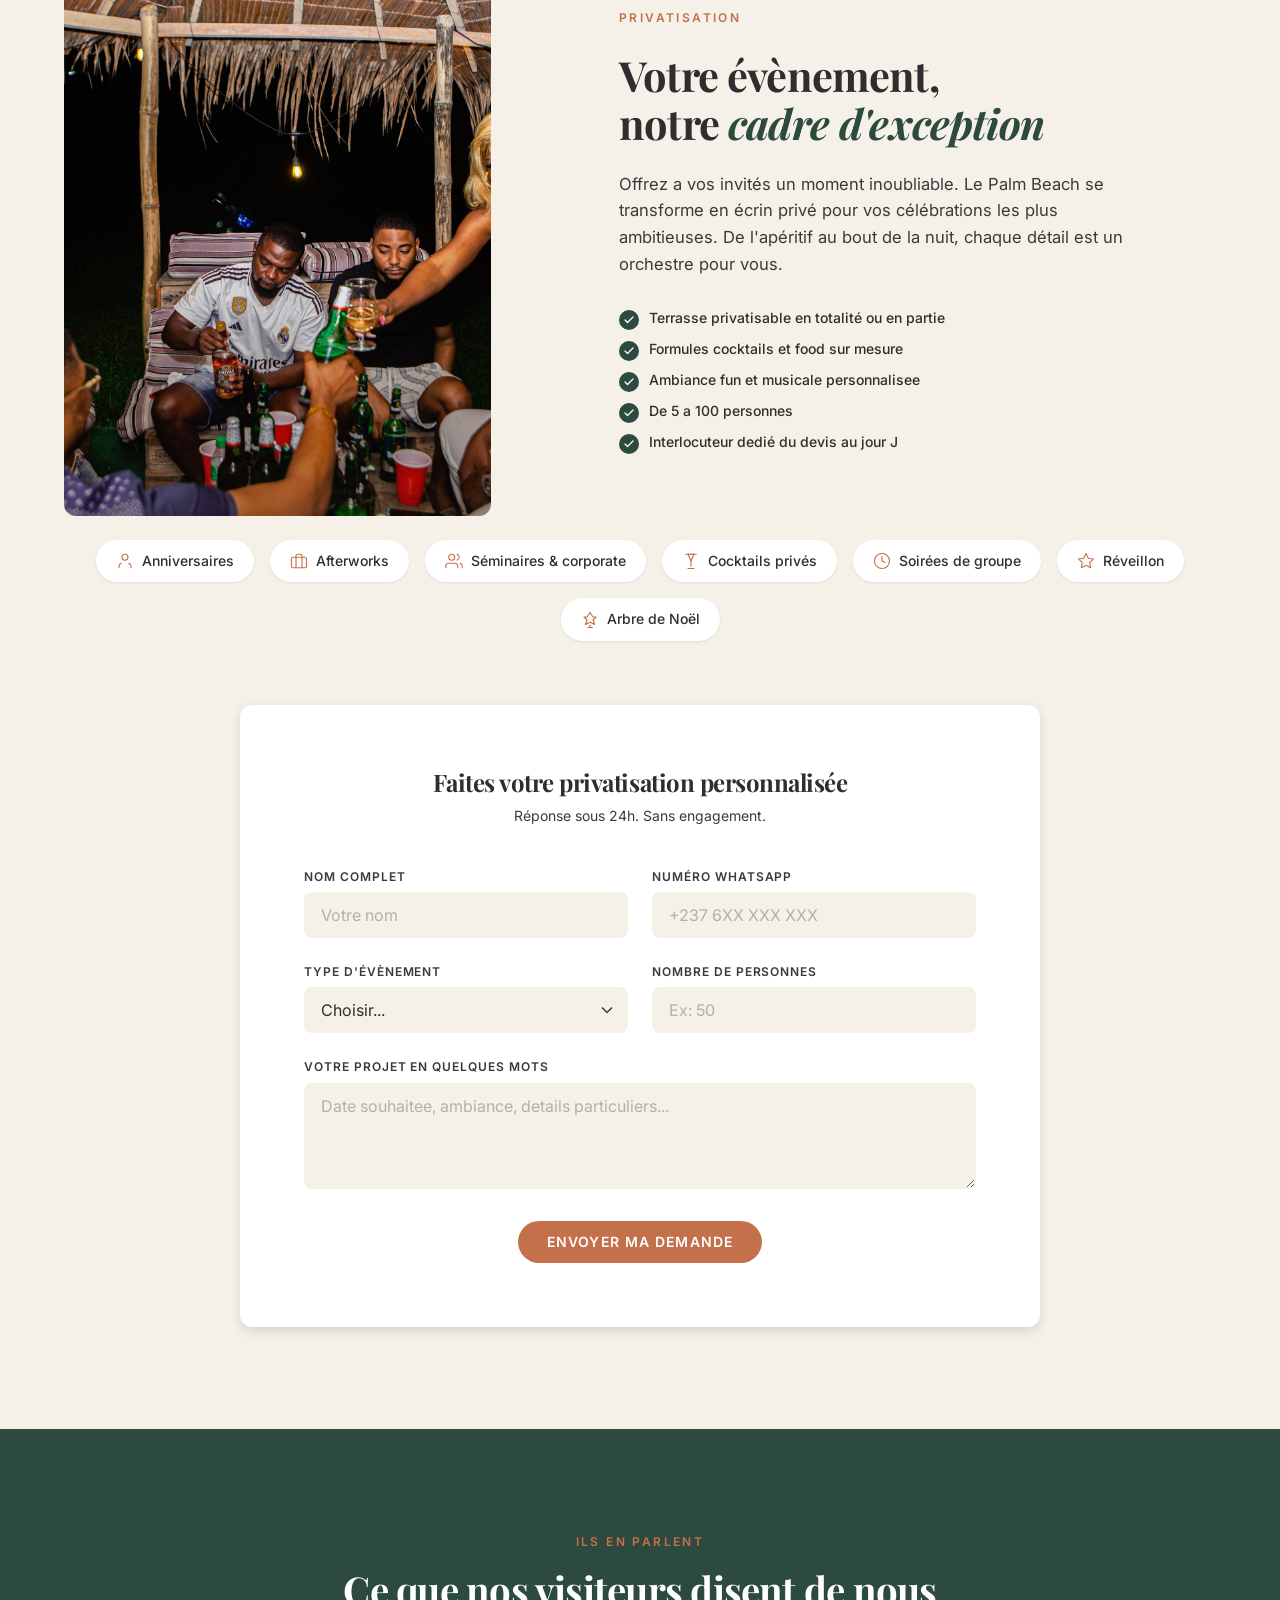
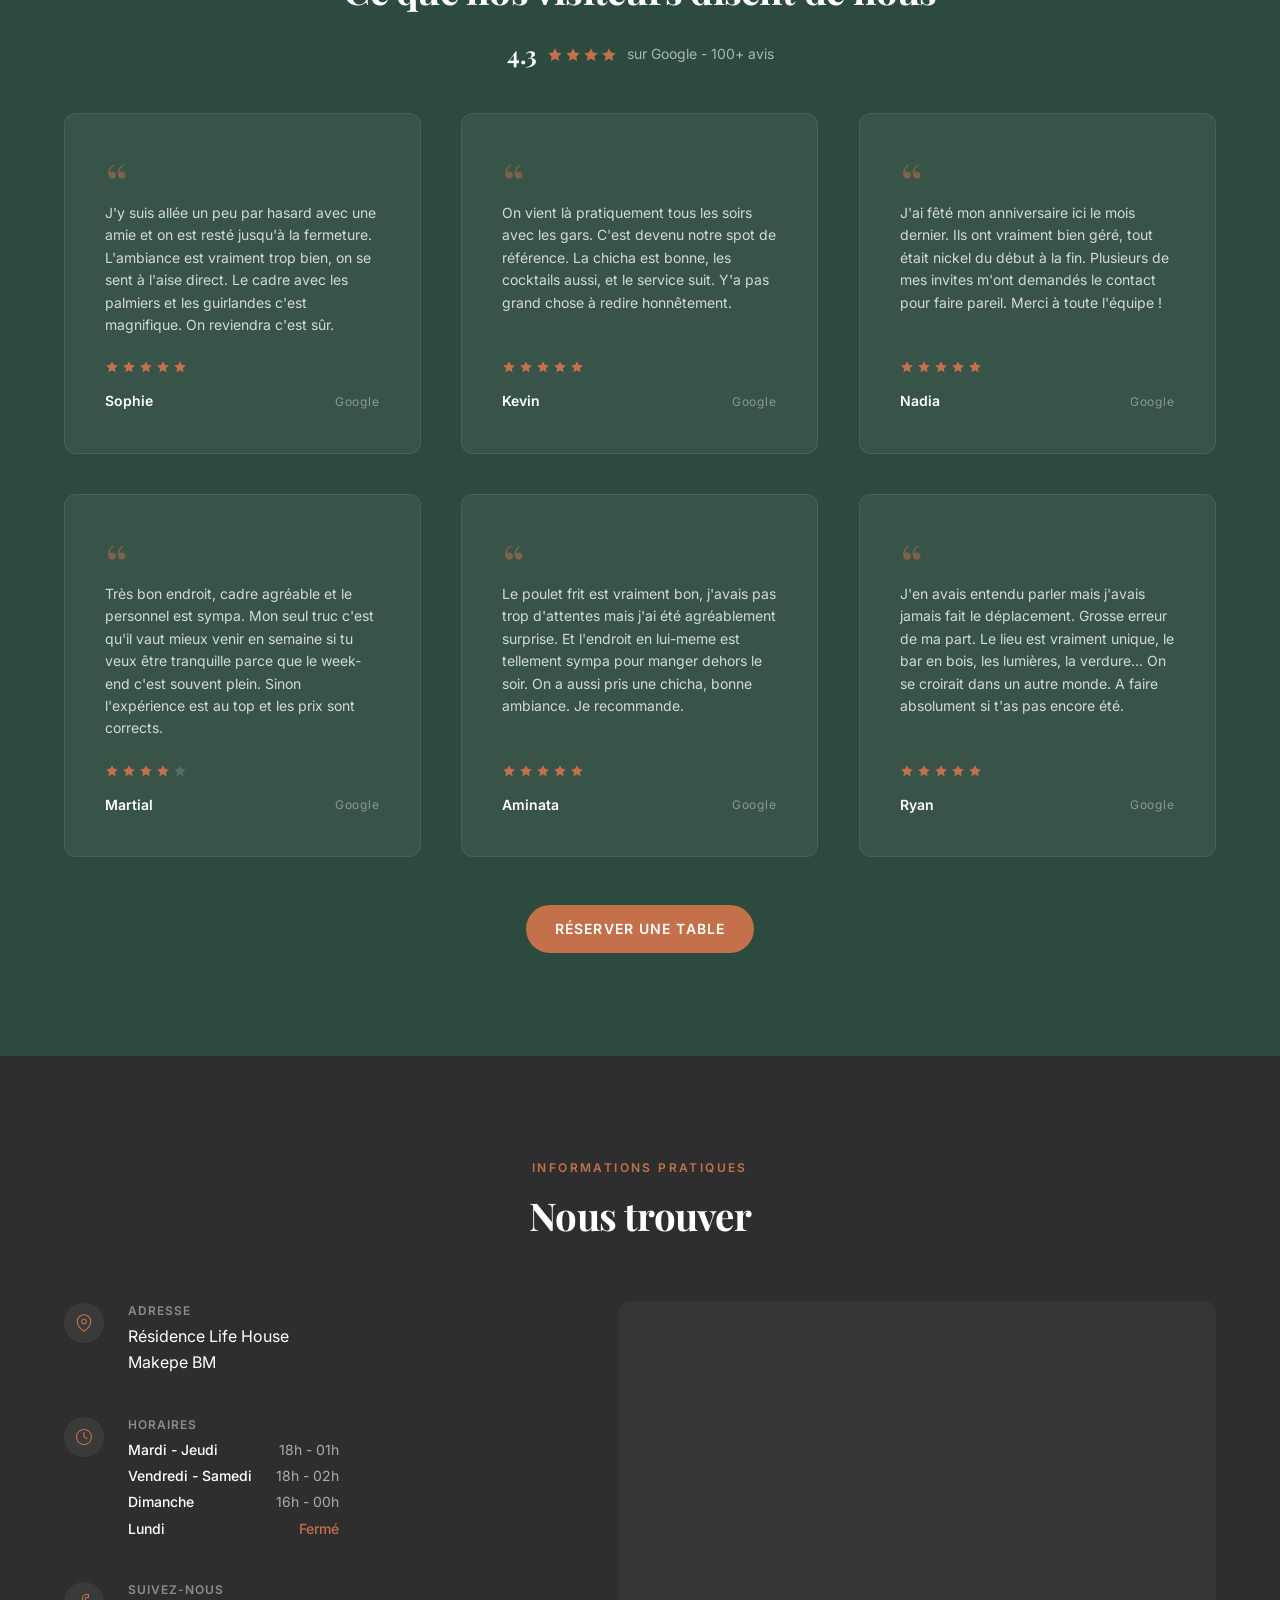
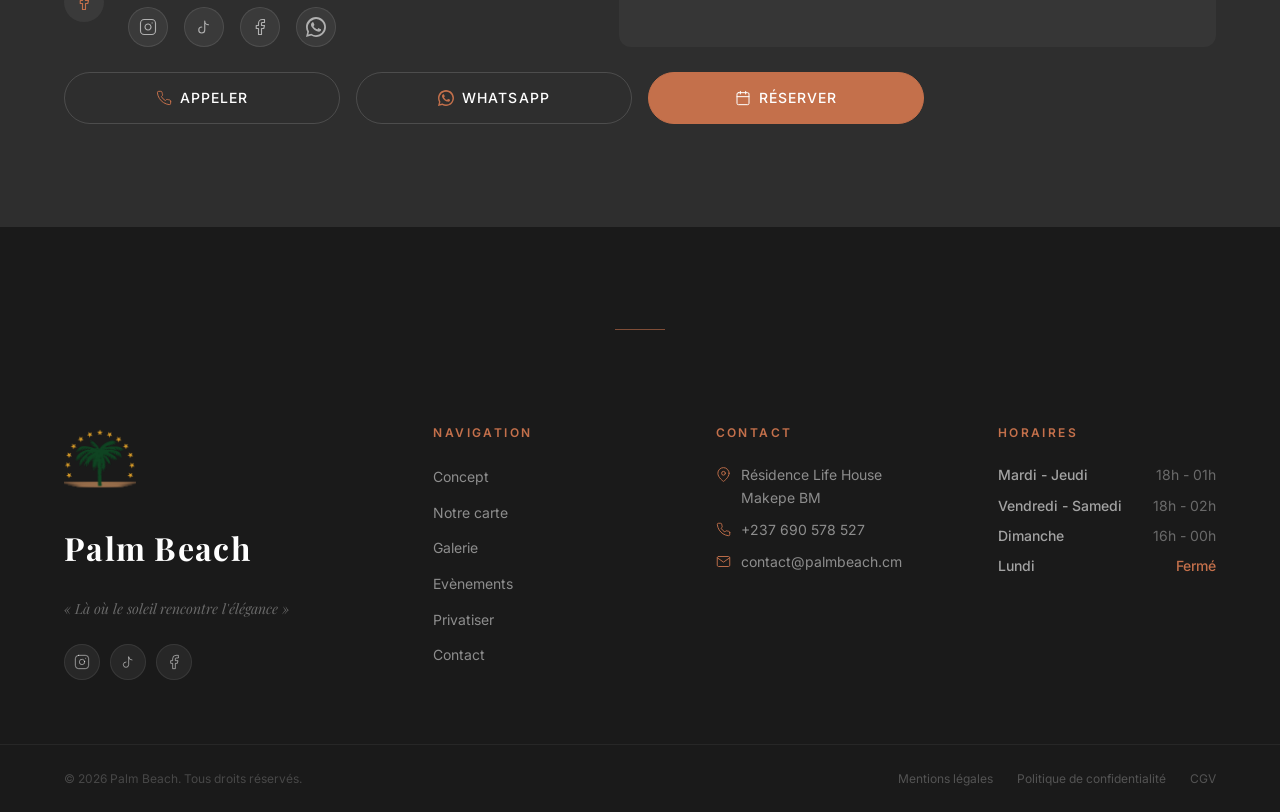
==== commit d327d332: "modification du menu" ====
--- a/index.html
+++ b/index.html
@@ -57,11 +57,11 @@
   <script src="js/gallery.js" defer></script>
   <script src="js/events.js" defer></script>
   <script src="js/app.js" defer></script>
-  <script type="application/ld+json">{"@context": "https://schema.org","@type": ["Restaurant", "BarOrPub", "LocalBusiness"],"@id": "https://palmbeach.cm/#business","name": "Palm Beach","alternateName": "Palm Beach Douala","description": "Bistrot et terrasse plein air au quartier Makepe BM a Douala, Cameroun. Cocktails signature, ambiance fun, grillades, chicha et privatisation d'évènements.","url": "https://palmbeach.cm","telephone": "+237690578527","email": "contact@palmbeach.cm","image": ["https://palmbeach.cm/data/assets/og-image.jpg"],"logo": "https://palmbeach.cm/data/assets/logo-palm-beach.png","address": {"@type": "PostalAddress","streetAddress": "Résidence Life House Makepe BM","addressLocality": "Douala","addressRegion": "Littoral","addressCountry": "CM"},"geo": {"@type": "GeoCoordinates","latitude": 4.052,"longitude": 9.718},"hasMap": "https://maps.google.com/?q=Palm+Beach+Makepe+BM+Douala","openingHoursSpecification": [{"@type": "OpeningHoursSpecification","dayOfWeek": ["Tuesday", "Wednesday", "Thursday"],"opens": "18:00","closes": "01:00"},{"@type": "OpeningHoursSpecification","dayOfWeek": ["Friday", "Saturday"],"opens": "18:00","closes": "02:00"},{"@type": "OpeningHoursSpecification","dayOfWeek": "Sunday","opens": "16:00","closes": "00:00"}],"priceRange": "$$","servesCuisine": ["Grillades", Cocktails", "Poulet", "Poisson grille", "Chicha"],"acceptsReservations": true,"currenciesAccepted": "XAF","paymentAccepted": "Especes, Mobile Money","amenityFeature": [{"@type": LocationFeatureSpecification", "name": "Terrasse Plein Air", "value": true},{"@type": "LocationFeatureSpecification", "name": "Ambiance Musicale", "value": true},{"@type": "LocationFeatureSpecification", "name": "Chicha et Hookah", "value": true},{"@type": "LocationFeatureSpecification", "name": "Privatisation évènements", "value": true},{"@type": "LocationFeatureSpecification", "name": "Paillote Tropicale", "value": true}],"aggregateRating": {"@type": "AggregateRating","ratingValue": "4.8","bestRating": "5","worstRating": "1","ratingCount": "320","reviewCount": "320"},"review": [{"@type": "Review","author": {"@type": "Person", "name": "Sophie M."},"reviewRating": {"@type": "Rating", "ratingValue": "5", "bestRating": "5"},"reviewBody": "J'y suis allée un peu par hasard avec une amie et on est resté jusqu'à la fermeture. L'ambiance est vraiment trop bien, on se sent à l'aise direct. Le cadre avec les palmiers et les guirlandes c'est magnifique.","publisher": {"@type": "Organization", "name": "Google"}},{"@type": "Review","author": {"@type": "Person", "name": "Ryan M."},"reviewRating": {"@type": "Rating", "ratingValue": "5", "bestRating": "5"},"reviewBody": "Le lieu est vraiment unique, le bar en bois, les lumières, la verdure... On se croirait dans un autre monde. A faire absolument si t'as pas encore été.","publisher": {"@type": "Organization", "name": "Google"}}],"hasMenu": "https://palmbeach.cm/#carte","sameAs": ["https://instagram.com/palmbeach","https://tiktok.com/@palmbeach","https://facebook.com/palmbeach"]}</script>
-  <script type="application/ld+json">{"@context": "https://schema.org","@type": "WebSite","name": "Palm Beach","url": "https://palmbeach.cm","description": "Site officiel du Palm Beach, bistrot et terrasse plein air a Douala, Cameroun.","publisher": {"@type": "Organization","name": "Palm Beach","url": "https://palmbeach.cm","logo": "https://palmbeach.cm/data/assets/logo-palm-beach.png","sameAs": ["https://instagram.com/palmbeach","https://tiktok.com/@palmbeach","https://facebook.com/palmbeach"]}}</script>
+  <script type="application/ld+json">{"@context": "https://schema.org","@type": ["Restaurant", "BarOrPub", "LocalBusiness"],"@id": "https://palmbeach.cm/#business","name": "Palm Beach","alternateName": "Palm Beach Douala","description": "Bistrot et terrasse plein air au quartier Makepe BM a Douala, Cameroun. Cocktails signature, ambiance fun, grillades, chicha et privatisation d'évènements.","url": "https://palmbeach.cm","telephone": "+237690578527","email": "contact@palmbeach.cm","image": ["https://palmbeach.cm/data/assets/og-image.jpg"],"logo": "https://palmbeach.cm/data/assets/logo-palm-beach.png","address": {"@type": "PostalAddress","streetAddress": "Résidence Life House Makepe BM","addressLocality": "Douala","addressRegion": "Littoral","addressCountry": "CM"},"geo": {"@type": "GeoCoordinates","latitude": 4.052,"longitude": 9.718},"hasMap": "https://maps.google.com/?q=Palm+Beach+Makepe+BM+Douala","openingHoursSpecification": [{"@type": "OpeningHoursSpecification","dayOfWeek": ["Tuesday", "Wednesday", "Thursday"],"opens": "18:00","closes": "01:00"},{"@type": "OpeningHoursSpecification","dayOfWeek": ["Friday", "Saturday"],"opens": "18:00","closes": "02:00"},{"@type": "OpeningHoursSpecification","dayOfWeek": "Sunday","opens": "16:00","closes": "00:00"}],"priceRange": "$$","servesCuisine": ["Grillades", Cocktails", "Poulet", "Poisson grille", "Chicha"],"acceptsReservations": true,"currenciesAccepted": "XAF","paymentAccepted": "Especes, Mobile Money","amenityFeature": [{"@type": LocationFeatureSpecification", "name": "Terrasse Plein Air", "value": true},{"@type": "LocationFeatureSpecification", "name": "Ambiance Musicale", "value": true},{"@type": "LocationFeatureSpecification", "name": "Chicha et Hookah", "value": true},{"@type": "LocationFeatureSpecification", "name": "Privatisation évènements", "value": true},{"@type": "LocationFeatureSpecification", "name": "Paillote Tropicale", "value": true}],"aggregateRating": {"@type": "AggregateRating","ratingValue": "4.8","bestRating": "5","worstRating": "1","ratingCount": "320","reviewCount": "320"},"review": [{"@type": "Review","author": {"@type": "Person", "name": "Sophie M."},"reviewRating": {"@type": "Rating", "ratingValue": "5", "bestRating": "5"},"reviewBody": "J'y suis allée un peu par hasard avec une amie et on est resté jusqu'à la fermeture. L'ambiance est vraiment trop bien, on se sent à l'aise direct. Le cadre avec les palmiers et les guirlandes c'est magnifique.","publisher": {"@type": "Organization", "name": "Google"}},{"@type": "Review","author": {"@type": "Person", "name": "Ryan M."},"reviewRating": {"@type": "Rating", "ratingValue": "5", "bestRating": "5"},"reviewBody": "Le lieu est vraiment unique, le bar en bois, les lumières, la verdure... On se croirait dans un autre monde. A faire absolument si t'as pas encore été.","publisher": {"@type": "Organization", "name": "Google"}}],"hasMenu": "https://palmbeach.cm/#carte","sameAs": ["https://instagram.com/palmbeach_cmr","https://tiktok.com/@palmbeach_cmr","https://facebook.com/palmbeach"]}</script>
+  <script type="application/ld+json">{"@context": "https://schema.org","@type": "WebSite","name": "Palm Beach","url": "https://palmbeach.cm","description": "Site officiel du Palm Beach, bistrot et terrasse plein air a Douala, Cameroun.","publisher": {"@type": "Organization","name": "Palm Beach","url": "https://palmbeach.cm","logo": "https://palmbeach.cm/data/assets/logo-palm-beach.png","sameAs": ["https://instagram.com/palmbeach_cmr","https://tiktok.com/@palmbeach_cmr","https://facebook.com/palmbeach"]}}</script>
   <script type="application/ld+json">{"@context": "https://schema.org","@type": "BreadcrumbList","itemListElement": [{"@type": "ListItem","position": 1,"name": "Accueil","item": "https://palmbeach.cm/"}]}</script>
   <script type="application/ld+json">{"@context": "https://schema.org","@type": "FAQPage","mainEntity": [{"@type": "Question","name": "Ou se trouve le Palm Beach a Douala ?","acceptedAnswer": {"@type": "Answer","text": "Le Palm Beach est situé à la Résidence Life House, quartier Makepe BM, a Douala, Cameroun. C'est un bistrot avec terrasse plein air, paillote tropicale, palmiers et guirlandes lumineuses."}},{"@type": "Question","name": "Quels sont les horaires d'ouverture du Palm Beach ?","acceptedAnswer": {"@type": "Answer","text": "Le Palm Beach est ouvert du mardi au jeudi de 18h a 01h, le vendredi et samedi de 18h a 02h, et le dimanche de 16h a minuit. Fermé le lundi."}},{"@type": "Question","name": "Comment Réserver une table au Palm Beach ?","acceptedAnswer": {"@type": "Answer","text": "Vous pouvez Réserver une table directement via WhatsApp, par telephone ou en ligne sur notre site. La reservation est recommandee le week-end."}},{"@type": "Question","name": "Peut-on privatiser le Palm Beach pour un évènement ?","acceptedAnswer": {"@type": "Answer","text": "Oui, le Palm Beach est entièrement privatisable pour vos évènements : anniversaires, afterworks, seminaires, cocktails prives. De 20 a 200 personnes avec formules sur mesure, DJ et décoration personnalisée."}},{"@type": "Question","name": "Quelle est l'ambiance musicale au Palm Beach ?","acceptedAnswer": {"@type": "Answer","text": "Le Palm Beach propose une programmation musicale soignée, diffusée par Bluetooth. Une ambiance fun et chaleureuse, chaque soir du sunset jusqu'à la nuit."}}]}</script>
-  <script type="application/ld+json">{"@context": "https://schema.org","@type": "Menu","name": "Carte Palm Beach","url": "https://palmbeach.cm/#carte","inLanguage": "fr","hasMenuSection": [{"@type": "MenuSection","name": "Repas","hasMenuItem": [{"@type": "MenuItem","name": "1/4 Poulet + Frites","description": "1/4 Chicken + Fries","offers": {"@type": "Offer", "price": "2500", "priceCurrency": "XAF"}},{"@type": "MenuItem","name": "2 Saucisses de Bœuf + Frites","description": "2 Beef Sausages + Fries","offers": {"@type": "Offer", "price": "2500", "priceCurrency": "XAF"}},{"@type": "MenuItem","name": "Poisson Cellule + Pommes","description": "Grilled Fish + Fried Potatoes","offers": {"@type": "Offer", "price": "3000", "priceCurrency": "XAF"}}]},{"@type": "MenuSection","name": "Soft Drinks","hasMenuItem": [{"@type": "MenuItem","name": "Eau Minérale","offers": {"@type": "Offer", "price": "500", "priceCurrency": "XAF"}},{"@type": "MenuItem","name": "Bière","description": "3 boissons","offers": {"@type": "Offer", "price": "2500", "priceCurrency": "XAF"}},{"@type": "MenuItem","name": "Une Boisson","offers": {"@type": "Offer", "price": "1000", "priceCurrency": "XAF"}}]},{"@type": "MenuSection","name": "Café","hasMenuItem": [{"@type": "MenuItem","name": "Café Rhum","offers": {"@type": "Offer", "price": "1000", "priceCurrency": "XAF"}},{"@type": "MenuItem","name": "Cappuccino","offers": {"@type": "Offer", "price": "1000", "priceCurrency": "XAF"}},{"@type": "MenuItem","name": "Thé","offers": {"@type": "Offer", "price": "1000", "priceCurrency": "XAF"}},{"@type": "MenuItem","name": "Expresso","offers": {"@type": "Offer", "price": "1000", "priceCurrency": "XAF"}}]},{"@type": "MenuSection","name": "Mocktail & Cocktail","hasMenuItem": [{"@type": "MenuItem","name": "Mocktail","offers": {"@type": "Offer", "price": "2500", "priceCurrency": "XAF"}},{"@type": "MenuItem","name": "Cocktail","offers": {"@type": "Offer", "price": "3500", "priceCurrency": "XAF"}}]},{"@type": "MenuSection","name": "Wine & Spirits","hasMenuItem": [{"@type": "MenuItem","name": "Muscato AC","description": "A partir de 10 000 FCFA","offers": {"@type": "Offer", "price": "10000", "priceCurrency": "XAF"}},{"@type": "MenuItem","name": "Whisky Duty Free","description": "A partir de 40 000 FCFA","offers": {"@type": "Offer", "price": "40000", "priceCurrency": "XAF"}}]},{"@type": "MenuSection","name": "Lounge","hasMenuItem": [{"@type": "MenuItem","name": "Chicha / Hookah","offers": {"@type": "Offer", "price": "3000", "priceCurrency": "XAF"}}]}]}</script>
+  <script type="application/ld+json">{"@context":"https://schema.org","@type":"Menu","name":"Carte Palm Beach","url":"https://palmbeach.cm/#carte","inLanguage":"fr","hasMenuSection":[{"@type":"MenuSection","name":"Repas","hasMenuItem":[{"@type":"MenuItem","name":"1/4 Poulet + Frites","description":"1/4 Chicken + Fries","offers":{"@type":"Offer","price":"2500","priceCurrency":"XAF"}},{"@type":"MenuItem","name":"2 Saucisses de Bœuf + Frites","description":"2 Beef Sausages + Fries","offers":{"@type":"Offer","price":"2500","priceCurrency":"XAF"}},{"@type":"MenuItem","name":"Poisson Cellule + Pommes","description":"Grilled Fish + Fried Potatoes","offers":{"@type":"Offer","price":"3000","priceCurrency":"XAF"}}]},{"@type":"MenuSection","name":"Soft Drinks","hasMenuItem":[{"@type":"MenuItem","name":"Eau Minérale","offers":{"@type":"Offer","price":"500","priceCurrency":"XAF"}},{"@type":"MenuItem","name":"Bière","offers":{"@type":"Offer","priceCurrency":"XAF","priceSpecification":{"@type":"PriceSpecification","minPrice":"1000","priceCurrency":"XAF"}}},{"@type":"MenuItem","name":"Une Boisson","offers":{"@type":"Offer","price":"1000","priceCurrency":"XAF"}},{"@type":"MenuItem","name":"Sucreries","offers":{"@type":"Offer","priceCurrency":"XAF","price":"1000"}}]},{"@type":"MenuSection","name":"Café","hasMenuItem":[{"@type":"MenuItem","name":"Café Rhum","offers":{"@type":"Offer","price":"1000","priceCurrency":"XAF"}},{"@type":"MenuItem","name":"Cappuccino","offers":{"@type":"Offer","price":"1000","priceCurrency":"XAF"}},{"@type":"MenuItem","name":"Thé","offers":{"@type":"Offer","price":"1000","priceCurrency":"XAF"}},{"@type":"MenuItem","name":"Expresso","offers":{"@type":"Offer","price":"1000","priceCurrency":"XAF"}}]},{"@type":"MenuSection","name":"Mocktail & Cocktail","hasMenuItem":[{"@type":"MenuItem","name":"Mocktail","offers":{"@type":"Offer","price":"3500","priceCurrency":"XAF"}},{"@type":"MenuItem","name":"Cocktail","offers":{"@type":"Offer","price":"5000","priceCurrency":"XAF"}}]},{"@type":"MenuSection","name":"Wine & Spirits","hasMenuItem":[{"@type":"MenuItem","name":"Muscato AC","description":"A partir de 10 000 FCFA","offers":{"@type":"Offer","price":"10000","priceCurrency":"XAF"}},{"@type":"MenuItem","name":"Whisky Duty Free","description":"À partir de 45 000 FCFA · 1 L","offers":{"@type":"Offer","priceCurrency":"XAF","priceSpecification":{"@type":"PriceSpecification","minPrice":"45000","priceCurrency":"XAF"}}},{"@type":"MenuItem","name":"Vin mousseux","offers":{"@type":"Offer","priceCurrency":"XAF","priceSpecification":{"@type":"PriceSpecification","minPrice":"10000","priceCurrency":"XAF"}}}]},{"@type":"MenuSection","name":"Lounge","hasMenuItem":[{"@type":"MenuItem","name":"Chicha / Hookah","offers":{"@type":"Offer","price":"5000","priceCurrency":"XAF"}}]},{"@type":"MenuSection","name":"Petit Ivoirien","hasMenuItem":[{"@type":"MenuItem","name":"1/4 poulet + atiéké et alloco","offers":{"@type":"Offer","priceCurrency":"XAF","price":"3500"}},{"@type":"MenuItem","name":"Poisson carpe + atiéké et alloco","offers":{"@type":"Offer","priceCurrency":"XAF","price":"4500"}},{"@type":"MenuItem","name":"Demi poulet braisé + atiéké et alloco","offers":{"@type":"Offer","priceCurrency":"XAF","price":"4500"}},{"@type":"MenuItem","name":"Demi poulet mayo + atiéké et alloco","offers":{"@type":"Offer","priceCurrency":"XAF","price":"5000"}},{"@type":"MenuItem","name":"Sauce graine + foutou","description":"Crabe, poisson fumé, viande et peau du bœuf","offers":{"@type":"Offer","priceCurrency":"XAF","price":"4500"}}]},{"@type":"MenuSection","name":"Mimi Fumé","hasMenuItem":[{"@type":"MenuItem","name":"1/4 poulet + frites","offers":{"@type":"Offer","priceCurrency":"XAF","price":"2500"}},{"@type":"MenuItem","name":"2 saucisses fumées & braisées + frites","offers":{"@type":"Offer","priceCurrency":"XAF","price":"3000"}},{"@type":"MenuItem","name":"1 échine de porc fumé + frites","offers":{"@type":"Offer","priceCurrency":"XAF","price":"3500"}},{"@type":"MenuItem","name":"1 brochette de porc","offers":{"@type":"Offer","priceCurrency":"XAF","price":"200"}},{"@type":"MenuItem","name":"1/4 de poulet mayo","offers":{"@type":"Offer","priceCurrency":"XAF","price":"3500"}},{"@type":"MenuItem","name":"Mix grill","description":"Demi poulet · 3 gambas · 1 morceau de porc fumé · 3 saucisses · frites de pommes · plantains · bâtons de manioc","offers":{"@type":"Offer","priceCurrency":"XAF","price":"15000"}}],"description":"Complément : bâton de manioc, frites de pommes et plantain"}]}</script>
 </head>
 <body>
   <header class="header" id="header" role="banner">
@@ -76,14 +76,14 @@
       <nav class="header__nav" id="header-nav" role="navigation" aria-label="Navigation principale">
         <ul class="header__nav-list">
           <li><a href="#concept" class="header__nav-link" data-nav-link>Concept</a></li>
+          <li><a href="#galerie" class="header__nav-link" data-nav-link>Galerie</a></li>
           <li><a href="#carte" class="header__nav-link" data-nav-link>Carte</a></li>
-          <li><a href="#galerie" class="header__nav-link" data-nav-link>Galerie</a></li>
           <li><a href="#events" class="header__nav-link" data-nav-link>Events</a></li>
           <li><a href="#privatiser" class="header__nav-link" data-nav-link>Privatiser</a></li>
           <li><a href="#contact" class="header__nav-link" data-nav-link>Contact</a></li>
         </ul>
       </nav>
-      <a href="https://wa.me/237620897603?text=Bonjour%2C%20je%20souhaite%20r%C3%A9server%20une%20table%20au%20Palm%20Beach." target="_blank" rel="noopener noreferrer" class="btn btn-primary header__cta">Réserver</a>
+      <a href="https://wa.me/237690578527?text=Bonjour%2C%20je%20souhaite%20r%C3%A9server%20une%20table%20au%20Palm%20Beach." target="_blank" rel="noopener noreferrer" class="btn btn-primary header__cta">Réserver</a>
       <button class="header__burger" id="burger-btn" type="button" aria-label="Ouvrir le menu" aria-expanded="false" aria-controls="mobile-menu" ><span class="header__burger-line"></span><span class="header__burger-line"></span><span class="header__burger-line"></span></button>
     </div>
     <div class="mobile-menu" id="mobile-menu" aria-hidden="true">
@@ -96,7 +96,7 @@
           <li><a href="#privatiser" class="mobile-menu__link" data-nav-link>Privatiser</a></li>
           <li><a href="#contact" class="mobile-menu__link" data-nav-link>Contact</a></li>
         </ul>
-        <a href="https://wa.me/237620897603?text=Bonjour%2C%20je%20souhaite%20r%C3%A9server%20une%20table%20au%20Palm%20Beach." target="_blank" rel="noopener noreferrer" class="btn btn-primary mobile-menu__cta" data-nav-link>Réserver une table</a>
+        <a href="https://wa.me/237690578527?text=Bonjour%2C%20je%20souhaite%20r%C3%A9server%20une%20table%20au%20Palm%20Beach." target="_blank" rel="noopener noreferrer" class="btn btn-primary mobile-menu__cta" data-nav-link>Réserver une table</a>
       </nav>
     </div>
   </header>
@@ -110,7 +110,7 @@
       <h1 class="hero__title">Palm Beach <span class="sr-only">Cannes - Bistrot & Terrasse Plein Air</span></h1>
       <p class="hero__tagline">Là où le soleil rencontre l'élégance</p>
       <p class="hero__subtitle"><span>Terrasse bistrot</span><span class="hero__sep" aria-hidden="true">-</span><span>Cocktails signature</span><span class="hero__sep" aria-hidden="true">-</span><span>Ambiance fun au coucher du soleil</span></p>
-      <div class="hero__ctas"><a href="https://wa.me/237620897603?text=Bonjour%2C%20je%20souhaite%20r%C3%A9server%20une%20table%20au%20Palm%20Beach." target="_blank" rel="noopener noreferrer" class="btn btn-primary hero__cta-primary">Réserver une table</a><a href="#concept" class="btn btn-outline hero__cta-secondary">Découvrir le lieu</a></div>
+      <div class="hero__ctas"><a href="#galerie" class="btn btn-primary hero__cta-primary">Regarder la galerie</a><a href="#carte" class="btn btn-outline hero__cta-secondary">Découvrir le menu</a></div>
     </div>
     <a href="#concept" class="hero__scroll" aria-label="Defiler vers le contenu"><span>Explorer</span><span class="hero__scroll-line" aria-hidden="true"></span></a>
   </section>
@@ -139,28 +139,6 @@
           <div class="concept__pillar-icon" aria-hidden="true"><svg xmlns="http://www.w3.org/2000/svg" viewBox="0 0 24 24" fill="none" stroke="currentColor" stroke-linecap="round" stroke-linejoin="round"><path d="M12 22c-4.97 0-9-2.69-9-6v-4"/><path d="M12 22c4.97 0 9-2.69 9-6v-4"/><path d="M12 14c-4.97 0-9-2.69-9-6s4.03-6 9-6 9 2.69 9 6-4.03 6-9 6z"/><path d="M3 12c0 3.31 4.03 6 9 6s9-2.69 9-6"/></svg></div><h3 class="concept__pillar-title">Ecrin végétal</h3><p class="concept__pillar-text">Palmiers, bois naturel. Un cadre tropical pense comme un jardin de la ville.</p>
         </div>
       </div>
-    </div>
-  </section>
-  <section class="features" id="pourquoi" aria-label="Pourquoi choisir Palm Beach">
-    <div class="container">
-      <div class="features__header" data-reveal><span class="features__surtitle">Pourquoi Palm Beach</span><h2 class="features__title">L'endroit où chaque détail<br>fait la différence</h2><p class="features__subtitle">Six raisons de nous rejoindre ce soir.</p></div>
-      <div class="features__grid">
-        <div class="features__card" data-reveal data-reveal-delay="1"><span class="features__card-accent" data-count="360" data-count-suffix="°">360°</span><h3 class="features__card-title">Vue panoramique</h3><p class="features__card-text">Une terrasse ouverte en plein air, au coeur de la nature.</p></div>
-        <div class="features__card" data-reveal data-reveal-delay="2"><span class="features__card-accent" data-count="40" data-count-prefix="+">+40</span><h3 class="features__card-title">Cocktails signature</h3><p class="features__card-text">Une carte créative, des produits frais, renouvelée chaque saison.</p></div>
-        <div class="features__card" data-reveal data-reveal-delay="3"><span class="features__card-accent">Live</span><h3 class="features__card-title">Ambiance fun & musique live</h3><p class="features__card-text">Programmation curatée chaque week-end, du sunset à la nuit.</p></div>
-        <div class="features__card" data-reveal data-reveal-delay="4"><span class="features__card-accent">7j/7</span><h3 class="features__card-title">Open air toute la saison</h3><p class="features__card-text">Du mardi au dimanche, de l'apéritif doré jusqu'àu bout de la nuit.</p></div>
-        <div class="features__card" data-reveal data-reveal-delay="5"><span class="features__card-accent">#1</span><h3 class="features__card-title">Spot le plus photogenique</h3><p class="features__card-text">Le cadre le plus instagrammable du Littoral. Votre feed va nous remercier.</p></div>
-        <div class="features__card" data-reveal data-reveal-delay="6"><span class="features__card-accent" data-count="100" data-count-suffix="%">100%</span><h3 class="features__card-title">Privatisable</h3><p class="features__card-text">Anniversaires, corporate, soirées privées. Un lieu entièrement à vous.</p></div>
-      </div>
-      <div class="features__cta" data-reveal><a href="https://wa.me/237620897603?text=Bonjour%2C%20je%20souhaite%20r%C3%A9server%20une%20table%20au%20Palm%20Beach." target="_blank" rel="noopener noreferrer" class="btn btn-primary">Réserver une table</a></div>
-    </div>
-  </section>
-  <section class="menu" id="carte" aria-label="Notre carte de cocktails et tapas">
-    <div class="container">
-      <div class="menu__header" data-reveal><span class="menu__surtitle">Notre carte</span><h2 class="menu__title">Des créations qui voyagent,<br>des classiques magnifiés</h2><p class="menu__subtitle">Produits frais, recettes d'auteur.</p></div>
-      <div class="menu__tabs" id="menu-tabs" role="tablist" aria-label="Categories de la carte" data-reveal></div>
-      <div id="menu-panels" data-reveal></div>
-      <div class="menu__footer" data-reveal><a href="data/palm-beach-carte.pdf" class="menu__pdf-link" download="palm-beach-carte.pdf"><svg xmlns="http://www.w3.org/2000/svg" viewBox="0 0 24 24" stroke-width="1.5" stroke-linecap="round" stroke-linejoin="round"><path d="M14 2H6a2 2 0 0 0-2 2v16a2 2 0 0 0 2 2h12a2 2 0 0 0 2-2V8z"/><polyline points="14 2 14 8 20 8"/><line x1="12" y1="18" x2="12" y2="12"/><polyline points="9 15 12 18 15 15"/></svg>Télécharger la carte PDF</a><a href="https://wa.me/237620897603?text=Bonjour%2C%20je%20souhaite%20r%C3%A9server%20une%20table%20au%20Palm%20Beach." target="_blank" rel="noopener noreferrer" class="btn btn-primary">Réserver une table</a></div>
     </div>
   </section>
   <section class="gallery" id="galerie" aria-label="Galerie photos du Palm Beach">
@@ -178,6 +156,29 @@
       </div>
     </div>
   </section>
+  <section class="features" id="pourquoi" aria-label="Pourquoi choisir Palm Beach">
+    <div class="container">
+      <div class="features__header" data-reveal><span class="features__surtitle">Pourquoi Palm Beach</span><h2 class="features__title">L'endroit où chaque détail<br>fait la différence</h2><p class="features__subtitle">Six raisons de nous rejoindre ce soir.</p></div>
+      <div class="features__grid">
+        <div class="features__card" data-reveal data-reveal-delay="1"><span class="features__card-accent" data-count="360" data-count-suffix="°">360°</span><h3 class="features__card-title">Vue panoramique</h3><p class="features__card-text">Une terrasse ouverte en plein air, au coeur de la nature.</p></div>
+        <div class="features__card" data-reveal data-reveal-delay="2"><span class="features__card-accent" data-count="40" data-count-prefix="+">+40</span><h3 class="features__card-title">Cocktails signature</h3><p class="features__card-text">Une carte créative, des produits frais, renouvelée chaque saison.</p></div>
+        <div class="features__card" data-reveal data-reveal-delay="3"><span class="features__card-accent">Live</span><h3 class="features__card-title">Ambiance fun & musique live</h3><p class="features__card-text">Programmation curatée chaque week-end, du sunset à la nuit.</p></div>
+        <div class="features__card" data-reveal data-reveal-delay="4"><span class="features__card-accent">7j/7</span><h3 class="features__card-title">Open air toute la saison</h3><p class="features__card-text">Du mardi au dimanche, de l'apéritif doré jusqu'àu bout de la nuit.</p></div>
+        <div class="features__card" data-reveal data-reveal-delay="5"><span class="features__card-accent">#1</span><h3 class="features__card-title">Spot le plus photogenique</h3><p class="features__card-text">Le cadre le plus instagrammable du Littoral. Votre feed va nous remercier.</p></div>
+        <div class="features__card" data-reveal data-reveal-delay="6"><span class="features__card-accent" data-count="100" data-count-suffix="%">100%</span><h3 class="features__card-title">Privatisable</h3><p class="features__card-text">Anniversaires, corporate, soirées privées. Un lieu entièrement à vous.</p></div>
+      </div>
+      <div class="features__cta" data-reveal><a href="https://wa.me/237690578527?text=Bonjour%2C%20je%20souhaite%20r%C3%A9server%20une%20table%20au%20Palm%20Beach." target="_blank" rel="noopener noreferrer" class="btn btn-primary">Réserver une table</a></div>
+    </div>
+  </section>
+  <section class="menu" id="carte" aria-label="Notre carte de cocktails et tapas">
+    <div class="container">
+      <div class="menu__header" data-reveal><span class="menu__surtitle">Notre carte</span><h2 class="menu__title">Des créations qui voyagent,<br>des classiques magnifiés</h2><p class="menu__subtitle">Produits frais, recettes d'auteur.</p></div>
+      <div class="menu__tabs" id="menu-tabs" role="tablist" aria-label="Categories de la carte" data-reveal></div>
+      <div id="menu-panels" data-reveal></div>
+      <div class="menu__footer" data-reveal><a href="data/palm-beach-carte.pdf" class="menu__pdf-link" download="palm-beach-carte.pdf"><svg xmlns="http://www.w3.org/2000/svg" viewBox="0 0 24 24" stroke-width="1.5" stroke-linecap="round" stroke-linejoin="round"><path d="M14 2H6a2 2 0 0 0-2 2v16a2 2 0 0 0 2 2h12a2 2 0 0 0 2-2V8z"/><polyline points="14 2 14 8 20 8"/><line x1="12" y1="18" x2="12" y2="12"/><polyline points="9 15 12 18 15 15"/></svg>Télécharger la carte PDF</a><a href="https://wa.me/237690578527?text=Bonjour%2C%20je%20souhaite%20r%C3%A9server%20une%20table%20au%20Palm%20Beach." target="_blank" rel="noopener noreferrer" class="btn btn-primary">Réserver une table</a></div>
+    </div>
+  </section>
+  
   <div class="lightbox" id="lightbox" role="dialog" aria-modal="true" aria-label="Visionneuse de photos">
     <span class="lightbox__counter" id="lightbox-counter" aria-live="polite"></span>
     <button class="lightbox__close" id="lightbox-close" type="button" aria-label="Fermér"><svg viewBox="0 0 24 24" xmlns="http://www.w3.org/2000/svg" stroke-linecap="round" stroke-linejoin="round"><line x1="18" y1="6" x2="6" y2="18"/><line x1="6" y1="6" x2="18" y2="18"/></svg></button>
@@ -189,7 +190,7 @@
     <div class="container">
       <div class="events__header" data-reveal><span class="events__surtitle">Programmation</span><h2 class="events__title">Ce qui vous attend<br>au Palm Beach</h2><p class="events__subtitle">Soirées à thème, ambiance fun, happy hours et brunchs. Il se passe toujours quelque chose ici.</p></div>
       <div class="events__scroll" id="events-list"></div>
-      <!-- <div class="events__footer" data-reveal><a href="https://instagram.com/palmbeach" target="_blank" rel="noopener" class="events__insta-link"><svg xmlns="http://www.w3.org/2000/svg" viewBox="0 0 24 24" stroke-linecap="round" stroke-linejoin="round"><rect x="2" y="2" width="20" height="20" rx="5" ry="5"/><path d="M16 11.37A4 4 0 1 1 12.63 8 4 4 0 0 1 16 11.37z"/><line x1="17.5" y1="6.5" x2="17.51" y2="6.5"/></svg>Suivez toute la programmation sur @palmbeach</a></div> -->
+      <div class="events__footer" data-reveal><a href="https://instagram.com/palmbeach_cmr" target="_blank" rel="noopener" class="events__insta-link"><svg xmlns="http://www.w3.org/2000/svg" viewBox="0 0 24 24" stroke-linecap="round" stroke-linejoin="round"><rect x="2" y="2" width="20" height="20" rx="5" ry="5"/><path d="M16 11.37A4 4 0 1 1 12.63 8 4 4 0 0 1 16 11.37z"/><line x1="17.5" y1="6.5" x2="17.51" y2="6.5"/></svg>Suivez toute la programmation sur @palmbeach</a></div>
     </div>
   </section>
   <section class="privatisation" id="privatiser" aria-label="Privatisation et évènements prives">
@@ -298,7 +299,7 @@
           <div class="reviews__stars" aria-label="5 etoiles sur 5"><svg class="reviews__star reviews__star--filled" viewBox="0 0 24 24"><path d="M12 2l3.09 6.26L22 9.27l-5 4.87 1.18 6.88L12 17.77l-6.18 3.25L7 14.14 2 9.27l6.91-1.01z"/></svg><svg class="reviews__star reviews__star--filled" viewBox="0 0 24 24"><path d="M12 2l3.09 6.26L22 9.27l-5 4.87 1.18 6.88L12 17.77l-6.18 3.25L7 14.14 2 9.27l6.91-1.01z"/></svg><svg class="reviews__star reviews__star--filled" viewBox="0 0 24 24"><path d="M12 2l3.09 6.26L22 9.27l-5 4.87 1.18 6.88L12 17.77l-6.18 3.25L7 14.14 2 9.27l6.91-1.01z"/></svg><svg class="reviews__star reviews__star--filled" viewBox="0 0 24 24"><path d="M12 2l3.09 6.26L22 9.27l-5 4.87 1.18 6.88L12 17.77l-6.18 3.25L7 14.14 2 9.27l6.91-1.01z"/></svg><svg class="reviews__star reviews__star--filled" viewBox="0 0 24 24"><path d="M12 2l3.09 6.26L22 9.27l-5 4.87 1.18 6.88L12 17.77l-6.18 3.25L7 14.14 2 9.27l6.91-1.01z"/></svg></div>
           <div class="reviews__author"><span class="reviews__author-name">Ryan</span><span class="reviews__author-source">Google</span></div>
         </article>
-      </div><div class="reviews__cta" data-reveal><a href="https://wa.me/237620897603?text=Bonjour%2C%20je%20souhaite%20r%C3%A9server%20une%20table%20au%20Palm%20Beach." target="_blank" rel="noopener noreferrer" class="btn btn-primary">Réserver une table</a></div>
+      </div><div class="reviews__cta" data-reveal><a href="https://wa.me/237690578527?text=Bonjour%2C%20je%20souhaite%20r%C3%A9server%20une%20table%20au%20Palm%20Beach." target="_blank" rel="noopener noreferrer" class="btn btn-primary">Réserver une table</a></div>
     </div>
   </section>
   <section class="info" id="contact" aria-label="Informations pratiques et contact">
@@ -308,17 +309,17 @@
         <div class="info__details" data-reveal="left">
           <div class="info__block"><div class="info__block-icon" aria-hidden="true"><svg viewBox="0 0 24 24"><path d="M21 10c0 7-9 13-9 13s-9-6-9-13a9 9 0 0 1 18 0z"/><circle cx="12" cy="10" r="3"/></svg></div><div class="info__block-content"><span class="info__block-label">Adresse</span><span class="info__block-value">Résidence Life House<br>Makepe BM</span></div></div>
           <div class="info__block"><div class="info__block-icon" aria-hidden="true"><svg viewBox="0 0 24 24"><circle cx="12" cy="12" r="10"/><polyline points="12 6 12 12 16 14"/></svg></div><div class="info__block-content"><span class="info__block-label">Horaires</span><div class="info__hours"><div class="info__hours-row"><span class="info__hours-days">Mardi - Jeudi</span><span class="info__hours-time">18h - 01h</span></div><div class="info__hours-row"><span class="info__hours-days">Vendredi - Samedi</span><span class="info__hours-time">18h - 02h</span></div><div class="info__hours-row"><span class="info__hours-days">Dimanche</span><span class="info__hours-time">16h - 00h</span></div><div class="info__hours-row info__hours-row--closed"><span class="info__hours-days">Lundi</span><span class="info__hours-time">Fermé</span></div></div></div></div>
-          <div class="info__block"><div class="info__block-icon" aria-hidden="true"><svg viewBox="0 0 24 24"><path d="M18 2h-3a5 5 0 0 0-5 5v3H7v4h3v8h4v-8h3l1-4h-4V7a1 1 0 0 1 1-1h3z"/></svg></div><div class="info__block-content"><span class="info__block-label">Suivez-nous</span><div class="info__socials"><a href="https://instagram.com/palmbeach" target="_blank" rel="noopener" class="info__social-link" aria-label="Instagram"><svg viewBox="0 0 24 24"><rect x="2" y="2" width="20" height="20" rx="5" ry="5"/><path d="M16 11.37A4 4 0 1 1 12.63 8 4 4 0 0 1 16 11.37z"/><line x1="17.5" y1="6.5" x2="17.51" y2="6.5"/></svg></a><a href="https://tiktok.com/@palmbeach" target="_blank" rel="noopener" class="info__social-link" aria-label="TikTok"><svg viewBox="0 0 24 24"><path d="M9 12a4 4 0 1 0 4 4V4a5 5 0 0 0 5 5"/></svg></a><a href="https://facebook.com/palmbeach" target="_blank" rel="noopener" class="info__social-link" aria-label="Facebook"><svg viewBox="0 0 24 24"><path d="M18 2h-3a5 5 0 0 0-5 5v3H7v4h3v8h4v-8h3l1-4h-4V7a1 1 0 0 1 1-1h3z"/></svg></a><a href="https://wa.me/237620897603" target="_blank" rel="noopener" class="info__social-link info__social-link--whatsapp" aria-label="WhatsApp"><svg viewBox="0 0 24 24"><path d="M17.472 14.382c-.297-.149-1.758-.867-2.03-.967-.273-.099-.471-.148-.67.15-.197.297-.767.966-.94 1.164-.173.199-.347.223-.644.075-.297-.15-1.255-.463-2.39-1.475-.883-.788-1.48-1.761-1.653-2.059-.173-.297-.018-.458.13-.606.134-.133.298-.347.446-.52.149-.174.198-.298.298-.497.099-.198.05-.371-.025-.52-.075-.149-.669-1.612-.916-2.207-.242-.579-.487-.5-.669-.51-.173-.008-.371-.01-.57-.01-.198 0-.52.074-.792.372-.272.297-1.04 1.016-1.04 2.479 0 1.462 1.065 2.875 1.213 3.074.149.198 2.096 3.2 5.077 4.487.709.306 1.262.489 1.694.625.712.227 1.36.195 1.871.118.571-.085 1.758-.719 2.006-1.413.248-.694.248-1.289.173-1.413-.074-.124-.272-.198-.57-.347zM12 0C5.373 0 0 5.373 0 12c0 2.126.553 4.12 1.522 5.857L0 24l6.335-1.652A11.944 11.944 0 0 0 12 24c6.627 0 12-5.373 12-12S18.627 0 12 0zm0 21.82a9.796 9.796 0 0 1-5.16-1.46l-.37-.22-3.76.98.99-3.64-.24-.38A9.8 9.8 0 1 1 21.82 12 9.82 9.82 0 0 1 12 21.82z"/></svg></a></div></div></div>
+          <div class="info__block"><div class="info__block-icon" aria-hidden="true"><svg viewBox="0 0 24 24"><path d="M18 2h-3a5 5 0 0 0-5 5v3H7v4h3v8h4v-8h3l1-4h-4V7a1 1 0 0 1 1-1h3z"/></svg></div><div class="info__block-content"><span class="info__block-label">Suivez-nous</span><div class="info__socials"><a href="https://instagram.com/palmbeach_cmr" target="_blank" rel="noopener" class="info__social-link" aria-label="Instagram"><svg viewBox="0 0 24 24"><rect x="2" y="2" width="20" height="20" rx="5" ry="5"/><path d="M16 11.37A4 4 0 1 1 12.63 8 4 4 0 0 1 16 11.37z"/><line x1="17.5" y1="6.5" x2="17.51" y2="6.5"/></svg></a><a href="https://tiktok.com/@palmbeach_cmr" target="_blank" rel="noopener" class="info__social-link" aria-label="TikTok"><svg viewBox="0 0 24 24"><path d="M9 12a4 4 0 1 0 4 4V4a5 5 0 0 0 5 5"/></svg></a><a href="https://facebook.com/palmbeach" target="_blank" rel="noopener" class="info__social-link" aria-label="Facebook"><svg viewBox="0 0 24 24"><path d="M18 2h-3a5 5 0 0 0-5 5v3H7v4h3v8h4v-8h3l1-4h-4V7a1 1 0 0 1 1-1h3z"/></svg></a><a href="https://wa.me/237690578527" target="_blank" rel="noopener" class="info__social-link info__social-link--whatsapp" aria-label="WhatsApp"><svg viewBox="0 0 24 24"><path d="M17.472 14.382c-.297-.149-1.758-.867-2.03-.967-.273-.099-.471-.148-.67.15-.197.297-.767.966-.94 1.164-.173.199-.347.223-.644.075-.297-.15-1.255-.463-2.39-1.475-.883-.788-1.48-1.761-1.653-2.059-.173-.297-.018-.458.13-.606.134-.133.298-.347.446-.52.149-.174.198-.298.298-.497.099-.198.05-.371-.025-.52-.075-.149-.669-1.612-.916-2.207-.242-.579-.487-.5-.669-.51-.173-.008-.371-.01-.57-.01-.198 0-.52.074-.792.372-.272.297-1.04 1.016-1.04 2.479 0 1.462 1.065 2.875 1.213 3.074.149.198 2.096 3.2 5.077 4.487.709.306 1.262.489 1.694.625.712.227 1.36.195 1.871.118.571-.085 1.758-.719 2.006-1.413.248-.694.248-1.289.173-1.413-.074-.124-.272-.198-.57-.347zM12 0C5.373 0 0 5.373 0 12c0 2.126.553 4.12 1.522 5.857L0 24l6.335-1.652A11.944 11.944 0 0 0 12 24c6.627 0 12-5.373 12-12S18.627 0 12 0zm0 21.82a9.796 9.796 0 0 1-5.16-1.46l-.37-.22-3.76.98.99-3.64-.24-.38A9.8 9.8 0 1 1 21.82 12 9.82 9.82 0 0 1 12 21.82z"/></svg></a></div></div></div>
         </div>
         <div class="info__map" data-reveal="right"><iframe src="https://www.google.com/maps/embed?pb=!1m18!1m12!1m3!1d3979.7068181174773!2d9.7577606!3d4.0800048!2m3!1f0!2f0!3f0!3m2!1i1024!2i768!4f13.1!3m3!1m2!1s0x10610de591c47dd1%3A0x7b8c55637b2ef41d!2sPalm%20Beach%20-%20Makepe!5e0!3m2!1sfr!2scm!4v1775637752277!5m2!1sfr!2scm" width="800" height="600" style="border:0;" allowfullscreen="" loading="lazy" referrerpolicy="no-referrer-when-downgrade"></iframe></div>
       </div>
-      <div class="info__actions" data-reveal><a href="tel:+237690578527" class="info__action"><svg viewBox="0 0 24 24"><path d="M22 16.92v3a2 2 0 0 1-2.18 2 19.79 19.79 0 0 1-8.63-3.07 19.5 19.5 0 0 1-6-6 19.79 19.79 0 0 1-3.07-8.67A2 2 0 0 1 4.11 2h3a2 2 0 0 1 2 1.72 12.84 12.84 0 0 0 .7 2.81 2 2 0 0 1-.45 2.11L8.09 9.91a16 16 0 0 0 6 6l1.27-1.27a2 2 0 0 1 2.11-.45 12.84 12.84 0 0 0 2.81.7A2 2 0 0 1 22 16.92z"/></svg>Appeler</a><a href="https://wa.me/237620897603" target="_blank" rel="noopener" class="info__action info__action--whatsapp"><svg viewBox="0 0 24 24"><path d="M17.472 14.382c-.297-.149-1.758-.867-2.03-.967-.273-.099-.471-.148-.67.15-.197.297-.767.966-.94 1.164-.173.199-.347.223-.644.075-.297-.15-1.255-.463-2.39-1.475-.883-.788-1.48-1.761-1.653-2.059-.173-.297-.018-.458.13-.606.134-.133.298-.347.446-.52.149-.174.198-.298.298-.497.099-.198.05-.371-.025-.52-.075-.149-.669-1.612-.916-2.207-.242-.579-.487-.5-.669-.51-.173-.008-.371-.01-.57-.01-.198 0-.52.074-.792.372-.272.297-1.04 1.016-1.04 2.479 0 1.462 1.065 2.875 1.213 3.074.149.198 2.096 3.2 5.077 4.487.709.306 1.262.489 1.694.625.712.227 1.36.195 1.871.118.571-.085 1.758-.719 2.006-1.413.248-.694.248-1.289.173-1.413-.074-.124-.272-.198-.57-.347zM12 0C5.373 0 0 5.373 0 12c0 2.126.553 4.12 1.522 5.857L0 24l6.335-1.652A11.944 11.944 0 0 0 12 24c6.627 0 12-5.373 12-12S18.627 0 12 0zm0 21.82a9.796 9.796 0 0 1-5.16-1.46l-.37-.22-3.76.98.99-3.64-.24-.38A9.8 9.8 0 1 1 21.82 12 9.82 9.82 0 0 1 12 21.82z"/></svg>WhatsApp</a><a href="https://wa.me/237620897603?text=Bonjour%2C%20je%20souhaite%20r%C3%A9server%20une%20table%20au%20Palm%20Beach." target="_blank" rel="noopener noreferrer" class="info__action info__action--primary"><svg viewBox="0 0 24 24"><rect x="3" y="4" width="18" height="18" rx="2" ry="2"/><line x1="16" y1="2" x2="16" y2="6"/><line x1="8" y1="2" x2="8" y2="6"/><line x1="3" y1="10" x2="21" y2="10"/></svg>Réserver</a></div>
+      <div class="info__actions" data-reveal><a href="tel:+237690578527" class="info__action"><svg viewBox="0 0 24 24"><path d="M22 16.92v3a2 2 0 0 1-2.18 2 19.79 19.79 0 0 1-8.63-3.07 19.5 19.5 0 0 1-6-6 19.79 19.79 0 0 1-3.07-8.67A2 2 0 0 1 4.11 2h3a2 2 0 0 1 2 1.72 12.84 12.84 0 0 0 .7 2.81 2 2 0 0 1-.45 2.11L8.09 9.91a16 16 0 0 0 6 6l1.27-1.27a2 2 0 0 1 2.11-.45 12.84 12.84 0 0 0 2.81.7A2 2 0 0 1 22 16.92z"/></svg>Appeler</a><a href="https://wa.me/237690578527" target="_blank" rel="noopener" class="info__action info__action--whatsapp"><svg viewBox="0 0 24 24"><path d="M17.472 14.382c-.297-.149-1.758-.867-2.03-.967-.273-.099-.471-.148-.67.15-.197.297-.767.966-.94 1.164-.173.199-.347.223-.644.075-.297-.15-1.255-.463-2.39-1.475-.883-.788-1.48-1.761-1.653-2.059-.173-.297-.018-.458.13-.606.134-.133.298-.347.446-.52.149-.174.198-.298.298-.497.099-.198.05-.371-.025-.52-.075-.149-.669-1.612-.916-2.207-.242-.579-.487-.5-.669-.51-.173-.008-.371-.01-.57-.01-.198 0-.52.074-.792.372-.272.297-1.04 1.016-1.04 2.479 0 1.462 1.065 2.875 1.213 3.074.149.198 2.096 3.2 5.077 4.487.709.306 1.262.489 1.694.625.712.227 1.36.195 1.871.118.571-.085 1.758-.719 2.006-1.413.248-.694.248-1.289.173-1.413-.074-.124-.272-.198-.57-.347zM12 0C5.373 0 0 5.373 0 12c0 2.126.553 4.12 1.522 5.857L0 24l6.335-1.652A11.944 11.944 0 0 0 12 24c6.627 0 12-5.373 12-12S18.627 0 12 0zm0 21.82a9.796 9.796 0 0 1-5.16-1.46l-.37-.22-3.76.98.99-3.64-.24-.38A9.8 9.8 0 1 1 21.82 12 9.82 9.82 0 0 1 12 21.82z"/></svg>WhatsApp</a><a href="https://wa.me/237690578527?text=Bonjour%2C%20je%20souhaite%20r%C3%A9server%20une%20table%20au%20Palm%20Beach." target="_blank" rel="noopener noreferrer" class="info__action info__action--primary"><svg viewBox="0 0 24 24"><rect x="3" y="4" width="18" height="18" rx="2" ry="2"/><line x1="16" y1="2" x2="16" y2="6"/><line x1="8" y1="2" x2="8" y2="6"/><line x1="3" y1="10" x2="21" y2="10"/></svg>Réserver</a></div>
     </div>
   </section>
   </main>
   <footer class="footer" role="contentinfo">
-    <div class="footer__main"><div class="container"><span class="footer__ornament" aria-hidden="true"></span><div class="footer__grid"><div class="footer__brand"><div><img src="data/assets/logo-palm-beach.png" alt="Logo Palm Beach" class="footer__logo-img"></div><span class="footer__logo-name">Palm Beach</span><p class="footer__baseline">&laquo; Là où le soleil rencontre l'élégance &raquo;</p><div class="footer__socials"><a href="https://instagram.com/palmbeach" target="_blank" rel="noopener" class="footer__social" aria-label="Instagram"><svg viewBox="0 0 24 24"><rect x="2" y="2" width="20" height="20" rx="5" ry="5"/><path d="M16 11.37A4 4 0 1 1 12.63 8 4 4 0 0 1 16 11.37z"/><line x1="17.5" y1="6.5" x2="17.51" y2="6.5"/></svg></a><a href="https://tiktok.com/@palmbeach" target="_blank" rel="noopener" class="footer__social" aria-label="TikTok"><svg viewBox="0 0 24 24"><path d="M9 12a4 4 0 1 0 4 4V4a5 5 0 0 0 5 5"/></svg></a><a href="https://facebook.com/palmbeach" target="_blank" rel="noopener" class="footer__social" aria-label="Facebook"><svg viewBox="0 0 24 24"><path d="M18 2h-3a5 5 0 0 0-5 5v3H7v4h3v8h4v-8h3l1-4h-4V7a1 1 0 0 1 1-1h3z"/></svg></a></div></div><nav aria-label="Navigation footer"><h4 class="footer__col-title">Navigation</h4><ul class="footer__nav-list"><li><a href="#concept" class="footer__nav-link">Concept</a></li><li><a href="#carte" class="footer__nav-link">Notre carte</a></li><li><a href="#galerie" class="footer__nav-link">Galerie</a></li><li><a href="#events" class="footer__nav-link">Evènements</a></li><li><a href="#privatiser" class="footer__nav-link">Privatiser</a></li><li><a href="#contact" class="footer__nav-link">Contact</a></li></ul></nav><div><h4 class="footer__col-title">Contact</h4><div class="footer__contact-list"><div class="footer__contact-item"><svg viewBox="0 0 24 24"><path d="M21 10c0 7-9 13-9 13s-9-6-9-13a9 9 0 0 1 18 0z"/><circle cx="12" cy="10" r="3"/></svg><span>Résidence Life House<br>Makepe BM</span></div><div class="footer__contact-item"><svg viewBox="0 0 24 24"><path d="M22 16.92v3a2 2 0 0 1-2.18 2 19.79 19.79 0 0 1-8.63-3.07 19.5 19.5 0 0 1-6-6 19.79 19.79 0 0 1-3.07-8.67A2 2 0 0 1 4.11 2h3a2 2 0 0 1 2 1.72 12.84 12.84 0 0 0 .7 2.81 2 2 0 0 1-.45 2.11L8.09 9.91a16 16 0 0 0 6 6l1.27-1.27a2 2 0 0 1 2.11-.45 12.84 12.84 0 0 0 2.81.7A2 2 0 0 1 22 16.92z"/></svg><a href="tel:+237690578527">+237 690 578 527</a></div><div class="footer__contact-item"><svg viewBox="0 0 24 24"><path d="M4 4h16c1.1 0 2 .9 2 2v12c0 1.1-.9 2-2 2H4c-1.1 0-2-.9-2-2V6c0-1.1.9-2 2-2z"/><polyline points="22,6 12,13 2,6"/></svg><a href="mailto:contact@palmbeach.cm">contact@palmbeach.cm</a></div></div></div><div><h4 class="footer__col-title">Horaires</h4><div class="footer__hours-list"><div class="footer__hours-row"><span class="footer__hours-days">Mardi - Jeudi</span><span class="footer__hours-time">18h - 01h</span></div><div class="footer__hours-row"><span class="footer__hours-days">Vendredi - Samedi</span><span class="footer__hours-time">18h - 02h</span></div><div class="footer__hours-row"><span class="footer__hours-days">Dimanche</span><span class="footer__hours-time">16h - 00h</span></div><div class="footer__hours-row footer__hours-row--closed"><span class="footer__hours-days">Lundi</span><span class="footer__hours-time">Fermé</span></div></div></div></div></div></div><div class="footer__bottom"><div class="footer__bottom-inner container"><span class="footer__copy">&copy; 2026 Palm Beach. Tous droits réservés.</span><dpalmbeach.cm/cgv.htmliv class="footer__legal"><a href="mentions-legales" class="footer__legal-link">Mentions légales</a><a href="confidentialite" class="footer__legal-link">Politique de confidentialité</a><a href="cgv" class="footer__legal-link">CGV</a></div></div></div>
+    <div class="footer__main"><div class="container"><span class="footer__ornament" aria-hidden="true"></span><div class="footer__grid"><div class="footer__brand"><div><img src="data/assets/logo-palm-beach.png" alt="Logo Palm Beach" class="footer__logo-img"></div><span class="footer__logo-name">Palm Beach</span><p class="footer__baseline">&laquo; Là où le soleil rencontre l'élégance &raquo;</p><div class="footer__socials"><a href="https://instagram.com/palmbeach_cmr" target="_blank" rel="noopener" class="footer__social" aria-label="Instagram"><svg viewBox="0 0 24 24"><rect x="2" y="2" width="20" height="20" rx="5" ry="5"/><path d="M16 11.37A4 4 0 1 1 12.63 8 4 4 0 0 1 16 11.37z"/><line x1="17.5" y1="6.5" x2="17.51" y2="6.5"/></svg></a><a href="https://tiktok.com/@palmbeach_cmr" target="_blank" rel="noopener" class="footer__social" aria-label="TikTok"><svg viewBox="0 0 24 24"><path d="M9 12a4 4 0 1 0 4 4V4a5 5 0 0 0 5 5"/></svg></a><a href="https://facebook.com/palmbeach" target="_blank" rel="noopener" class="footer__social" aria-label="Facebook"><svg viewBox="0 0 24 24"><path d="M18 2h-3a5 5 0 0 0-5 5v3H7v4h3v8h4v-8h3l1-4h-4V7a1 1 0 0 1 1-1h3z"/></svg></a></div></div><nav aria-label="Navigation footer"><h4 class="footer__col-title">Navigation</h4><ul class="footer__nav-list"><li><a href="#concept" class="footer__nav-link">Concept</a></li><li><a href="#carte" class="footer__nav-link">Notre carte</a></li><li><a href="#galerie" class="footer__nav-link">Galerie</a></li><li><a href="#events" class="footer__nav-link">Evènements</a></li><li><a href="#privatiser" class="footer__nav-link">Privatiser</a></li><li><a href="#contact" class="footer__nav-link">Contact</a></li></ul></nav><div><h4 class="footer__col-title">Contact</h4><div class="footer__contact-list"><div class="footer__contact-item"><svg viewBox="0 0 24 24"><path d="M21 10c0 7-9 13-9 13s-9-6-9-13a9 9 0 0 1 18 0z"/><circle cx="12" cy="10" r="3"/></svg><span>Résidence Life House<br>Makepe BM</span></div><div class="footer__contact-item"><svg viewBox="0 0 24 24"><path d="M22 16.92v3a2 2 0 0 1-2.18 2 19.79 19.79 0 0 1-8.63-3.07 19.5 19.5 0 0 1-6-6 19.79 19.79 0 0 1-3.07-8.67A2 2 0 0 1 4.11 2h3a2 2 0 0 1 2 1.72 12.84 12.84 0 0 0 .7 2.81 2 2 0 0 1-.45 2.11L8.09 9.91a16 16 0 0 0 6 6l1.27-1.27a2 2 0 0 1 2.11-.45 12.84 12.84 0 0 0 2.81.7A2 2 0 0 1 22 16.92z"/></svg><a href="tel:+237690578527">+237 690 578 527</a></div><div class="footer__contact-item"><svg viewBox="0 0 24 24"><path d="M4 4h16c1.1 0 2 .9 2 2v12c0 1.1-.9 2-2 2H4c-1.1 0-2-.9-2-2V6c0-1.1.9-2 2-2z"/><polyline points="22,6 12,13 2,6"/></svg><a href="mailto:contact@palmbeach.cm">contact@palmbeach.cm</a></div></div></div><div><h4 class="footer__col-title">Horaires</h4><div class="footer__hours-list"><div class="footer__hours-row"><span class="footer__hours-days">Mardi - Jeudi</span><span class="footer__hours-time">18h - 01h</span></div><div class="footer__hours-row"><span class="footer__hours-days">Vendredi - Samedi</span><span class="footer__hours-time">18h - 02h</span></div><div class="footer__hours-row"><span class="footer__hours-days">Dimanche</span><span class="footer__hours-time">16h - 00h</span></div><div class="footer__hours-row footer__hours-row--closed"><span class="footer__hours-days">Lundi</span><span class="footer__hours-time">Fermé</span></div></div></div></div></div></div><div class="footer__bottom"><div class="footer__bottom-inner container"><span class="footer__copy">&copy; 2026 Palm Beach. Tous droits réservés.</span><dpalmbeach.cm/cgv.htmliv class="footer__legal"><a href="mentions-legales" class="footer__legal-link">Mentions légales</a><a href="confidentialite" class="footer__legal-link">Politique de confidentialité</a><a href="cgv" class="footer__legal-link">CGV</a></div></div></div>
   </footer>
-  <a href="https://wa.me/237620897603" target="_blank" rel="noopener" class="whatsapp-fab" aria-label="Nous contacter sur WhatsApp" ><svg viewBox="0 0 24 24" xmlns="http://www.w3.org/2000/svg"><path d="M17.472 14.382c-.297-.149-1.758-.867-2.03-.967-.273-.099-.471-.148-.67.15-.197.297-.767.966-.94 1.164-.173.199-.347.223-.644.075-.297-.15-1.255-.463-2.39-1.475-.883-.788-1.48-1.761-1.653-2.059-.173-.297-.018-.458.13-.606.134-.133.298-.347.446-.52.149-.174.198-.298.298-.497.099-.198.05-.371-.025-.52-.075-.149-.669-1.612-.916-2.207-.242-.579-.487-.5-.669-.51-.173-.008-.371-.01-.57-.01-.198 0-.52.074-.792.372-.272.297-1.04 1.016-1.04 2.479 0 1.462 1.065 2.875 1.213 3.074.149.198 2.096 3.2 5.077 4.487.709.306 1.262.489 1.694.625.712.227 1.36.195 1.871.118.571-.085 1.758-.719 2.006-1.413.248-.694.248-1.289.173-1.413-.074-.124-.272-.198-.57-.347zM12 0C5.373 0 0 5.373 0 12c0 2.126.553 4.12 1.522 5.857L0 24l6.335-1.652A11.944 11.944 0 0 0 12 24c6.627 0 12-5.373 12-12S18.627 0 12 0zm0 21.82a9.796 9.796 0 0 1-5.16-1.46l-.37-.22-3.76.98.99-3.64-.24-.38A9.8 9.8 0 1 1 21.82 12 9.82 9.82 0 0 1 12 21.82z"/></svg></a>
+  <a href="https://wa.me/237690578527" target="_blank" rel="noopener" class="whatsapp-fab" aria-label="Nous contacter sur WhatsApp" ><svg viewBox="0 0 24 24" xmlns="http://www.w3.org/2000/svg"><path d="M17.472 14.382c-.297-.149-1.758-.867-2.03-.967-.273-.099-.471-.148-.67.15-.197.297-.767.966-.94 1.164-.173.199-.347.223-.644.075-.297-.15-1.255-.463-2.39-1.475-.883-.788-1.48-1.761-1.653-2.059-.173-.297-.018-.458.13-.606.134-.133.298-.347.446-.52.149-.174.198-.298.298-.497.099-.198.05-.371-.025-.52-.075-.149-.669-1.612-.916-2.207-.242-.579-.487-.5-.669-.51-.173-.008-.371-.01-.57-.01-.198 0-.52.074-.792.372-.272.297-1.04 1.016-1.04 2.479 0 1.462 1.065 2.875 1.213 3.074.149.198 2.096 3.2 5.077 4.487.709.306 1.262.489 1.694.625.712.227 1.36.195 1.871.118.571-.085 1.758-.719 2.006-1.413.248-.694.248-1.289.173-1.413-.074-.124-.272-.198-.57-.347zM12 0C5.373 0 0 5.373 0 12c0 2.126.553 4.12 1.522 5.857L0 24l6.335-1.652A11.944 11.944 0 0 0 12 24c6.627 0 12-5.373 12-12S18.627 0 12 0zm0 21.82a9.796 9.796 0 0 1-5.16-1.46l-.37-.22-3.76.98.99-3.64-.24-.38A9.8 9.8 0 1 1 21.82 12 9.82 9.82 0 0 1 12 21.82z"/></svg></a>
 </body>
 </html>
--- a/css/sections/menu.css
+++ b/css/sections/menu.css
@@ -107,6 +107,14 @@
   border-bottom: 1px solid rgba(0, 0, 0, 0.06);
 }
 
+.menu__category-note {
+  margin-top: var(--space-md);
+  font-family: var(--font-body);
+  font-size: var(--fs-sm);
+  color: var(--color-anthracite-soft);
+  line-height: var(--lh-normal);
+}
+
 .menu__item:last-child {
   border-bottom: none;
 }
@@ -123,7 +131,8 @@
   font-size: var(--fs-md);
   font-weight: var(--fw-bold);
   color: var(--color-anthracite);
-  flex-shrink: 0;
+  flex-shrink: 1;
+  min-width: 0;
 }
 
 .menu__item-dots {
@@ -246,6 +255,7 @@
 
 @media (min-width: 768px) {
   .menu__tabs {
+    flex-wrap: wrap;
     justify-content: center;
   }
 
